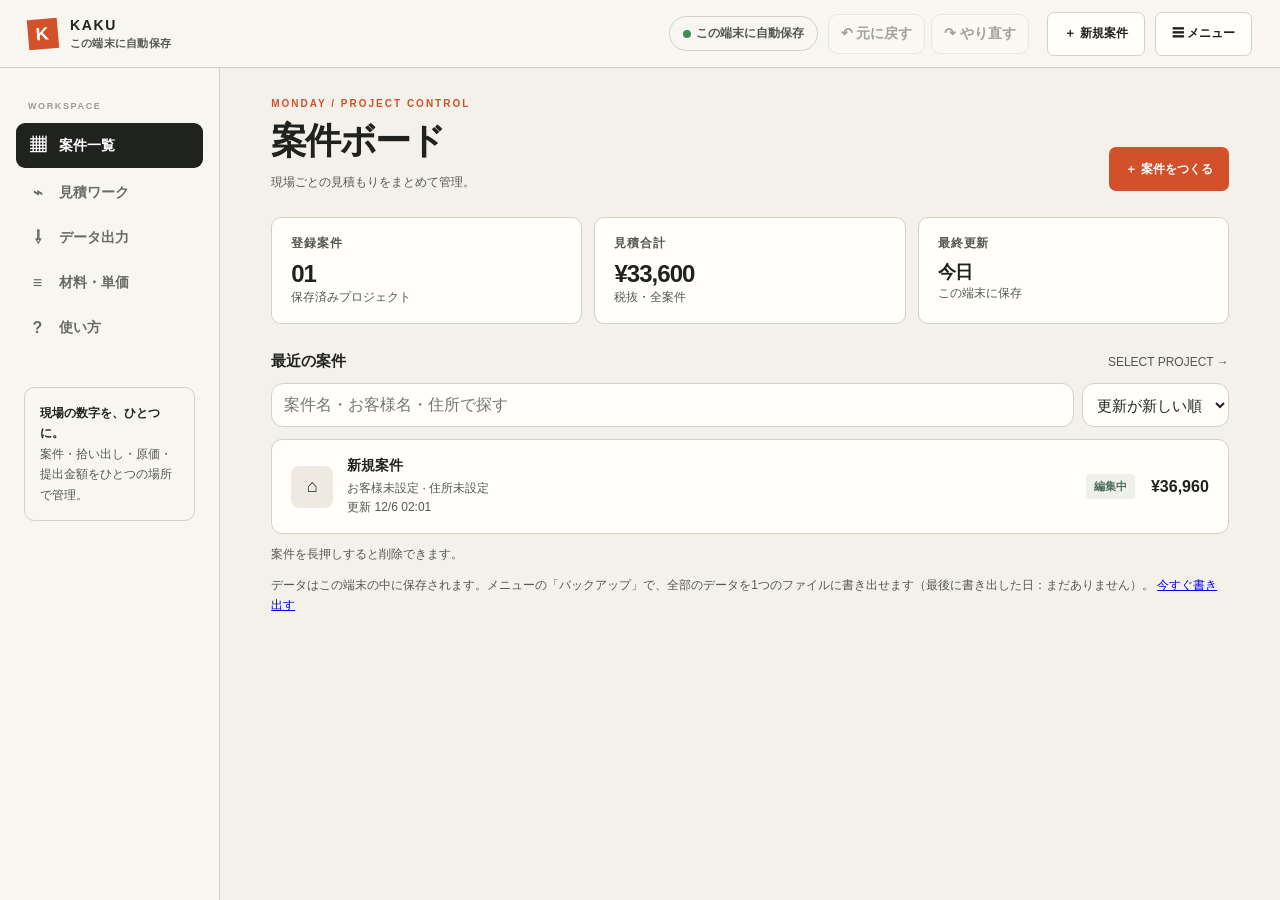
==== index.html @ ebeddb7d "3D：扉を閉めた向きを扉の板の線から決める（隣の個室との仕切りが開口になっていた） (2026-11-12.9) 開く線（円弧）の両端のうち、蝶番から扉の板の線が出ていない方を閉めた位置にする。両方に" ====
<!doctype html>
<html lang="ja"><head><meta charset="utf-8"><meta name="viewport" content="width=device-width,initial-scale=1,maximum-scale=1,user-scalable=no,viewport-fit=cover"><meta name="theme-color" content="#f4f1eb"><title>KAKU | 建築見積ワークスペース</title>
<style>
:root{--paper:#f4f1eb;--white:#fffefa;--ink:#20221f;--muted:#77796f;--line:#dfddd5;--orange:#e65c32;--orange2:#fff0e9;--green:#496b58;--shadow:0 12px 34px #25251c0d}*{box-sizing:border-box}body{margin:0;background:var(--paper);color:var(--ink);font-family:-apple-system,BlinkMacSystemFont,"Hiragino Kaku Gothic ProN",Meiryo,sans-serif;font-size:14px}button,input,select{font:inherit}button{cursor:pointer}.app{max-width:1440px;margin:auto;min-height:100vh}.top{height:68px;padding:0 28px;display:flex;align-items:center;justify-content:space-between;border-bottom:1px solid var(--line);background:#f8f6f1;position:sticky;top:0;z-index:5}.brand{display:flex;align-items:center;gap:12px;font-weight:850;letter-spacing:.12em}.mark{width:30px;height:30px;background:var(--orange);color:white;display:grid;place-items:center;font-size:18px;font-weight:900;transform:rotate(-5deg)}.brand small{display:block;color:var(--muted);font-size:9px;letter-spacing:.18em;font-weight:600;margin-top:3px}.topright{display:flex;align-items:center;gap:10px}.pill{border:1px solid var(--line);border-radius:30px;padding:8px 13px;color:var(--muted);font-size:11px}.layout{display:grid;grid-template-columns:220px minmax(0,1fr);min-height:calc(100vh - 68px)}aside{border-right:1px solid var(--line);padding:28px 16px;background:#f8f6f1}.sidecap{font-size:9px;letter-spacing:.18em;color:#9a9b91;font-weight:800;padding:0 12px;margin:5px 0 12px}.nav{display:flex;align-items:center;gap:12px;padding:12px;border-radius:9px;color:#696b63;margin:3px 0;font-weight:650}.nav.active{background:var(--ink);color:#fff}.nav .ico{font-size:16px;width:19px;text-align:center}.aside-note{margin:38px 8px 0;padding:15px;border:1px solid var(--line);border-radius:10px;color:var(--muted);font-size:11px;line-height:1.7}.aside-note b{color:var(--ink)}main{padding:30px clamp(18px,4vw,54px) 80px;min-width:0}.eyebrow{font-size:10px;letter-spacing:.2em;color:var(--orange);font-weight:850}.headline{display:flex;justify-content:space-between;align-items:flex-end;gap:18px;margin:8px 0 26px}.headline h1{font-size:clamp(25px,3vw,36px);letter-spacing:-.05em;margin:0;font-weight:850}.sub{color:var(--muted);font-size:12px;margin-top:8px}.btn{border:0;border-radius:7px;padding:11px 16px;background:var(--ink);color:white;font-weight:750;font-size:12px}.btn.orange{background:var(--orange)}.btn.light{background:var(--white);color:var(--ink);border:1px solid var(--line)}.btn.ghost{background:transparent;color:var(--muted);padding:8px}.stats{display:grid;grid-template-columns:repeat(3,1fr);gap:12px;margin-bottom:25px}.stat{background:var(--white);border:1px solid var(--line);border-radius:10px;padding:17px 19px}.stat label{display:block;color:var(--muted);font-size:10px;font-weight:700;letter-spacing:.08em}.stat strong{display:block;font-size:24px;margin-top:8px;letter-spacing:-.04em}.stat small{color:var(--muted);font-size:10px}.sectionhead{display:flex;justify-content:space-between;align-items:center;margin:28px 0 12px}.sectionhead h2{font-size:15px;margin:0;font-weight:850}.project{background:var(--white);border:1px solid var(--line);border-radius:11px;padding:17px 19px;display:flex;align-items:center;justify-content:space-between;gap:15px;margin-bottom:9px;cursor:pointer;transition:.15s}.project:hover{border-color:#b9b4a9;transform:translateY(-1px)}.project-left{display:flex;align-items:center;gap:14px;min-width:0}.project-icon{width:42px;height:42px;border-radius:8px;background:#eeeae1;display:grid;place-items:center;font-size:18px}.project h3{font-size:14px;margin:0 0 5px}.project p{margin:0;color:var(--muted);font-size:11px}.money{font-weight:850;font-size:16px;white-space:nowrap}.tag{font-size:9px;background:#edf1e9;color:var(--green);padding:5px 8px;border-radius:4px;font-weight:800}.workspace{display:none}.workspace.show{display:block}.dash.hide{display:none}.back{border:0;background:none;padding:0;color:var(--muted);font-size:11px;font-weight:700;margin-bottom:18px}.workhead{display:flex;justify-content:space-between;align-items:flex-start;gap:15px;margin-bottom:22px}.workhead h1{font-size:27px;margin:5px 0}.tabs{display:flex;gap:5px;border-bottom:1px solid var(--line);margin-bottom:20px;overflow:auto}.tab{border:0;background:none;padding:12px 17px;color:var(--muted);font-size:12px;font-weight:750;white-space:nowrap;border-bottom:2px solid transparent}.tab.on{color:var(--orange);border-color:var(--orange)}.panel{display:none}.panel.on{display:block}.two{display:grid;grid-template-columns:minmax(0,1.5fr) minmax(250px,.8fr);gap:15px;align-items:start}.card{background:var(--white);border:1px solid var(--line);border-radius:10px;padding:18px;margin-bottom:13px}.card h3{font-size:13px;margin:0 0 15px}.fieldgrid{display:grid;grid-template-columns:repeat(2,1fr);gap:12px}.field label{display:block;font-size:10px;color:var(--muted);margin-bottom:6px;font-weight:700}.field input,.field select,.cellinput{width:100%;border:1px solid var(--line);border-radius:6px;background:#fff;padding:10px;color:var(--ink);outline:none}.field input:focus,.cellinput:focus{border-color:var(--orange)}.room{border:1px solid var(--line);border-radius:8px;padding:13px;margin-bottom:9px}.roomtop{display:flex;justify-content:space-between;align-items:center;margin-bottom:10px}.roomtop b{font-size:12px}.roomfields{display:grid;grid-template-columns:repeat(4,1fr);gap:8px}.roomfields label{font-size:9px;color:var(--muted)}.roomfields input{width:100%;margin-top:5px;border:1px solid var(--line);border-radius:5px;padding:8px}.mini{font-size:10px;color:var(--muted)}.totalbox{background:var(--ink);color:white;border-radius:10px;padding:20px;position:sticky;top:88px}.totalbox label{color:#b9bbb2;font-size:10px}.totalbox strong{display:block;font-size:29px;letter-spacing:-.04em;margin:7px 0 14px}.totalrow{display:flex;justify-content:space-between;border-top:1px solid #ffffff25;padding:10px 0;font-size:11px;color:#d4d5ce}.totalrow b{color:white}.line-table{width:100%;border-collapse:collapse;font-size:11px}.line-table th{text-align:left;color:var(--muted);font-size:9px;padding:9px 6px;border-bottom:1px solid var(--line)}.line-table td{padding:7px 5px;border-bottom:1px solid #eeece6}.line-table input{min-width:0;width:100%;border:1px solid transparent;background:transparent;padding:7px 5px;border-radius:4px}.line-table input:focus{background:white;border-color:var(--orange);outline:none}.line-table .num{width:70px;text-align:right}.line-table .desc{min-width:110px}.line-table .amount{text-align:right;font-weight:800;white-space:nowrap}.filezone{border:1px dashed #c8c4b9;border-radius:10px;padding:35px 20px;text-align:center;background:#faf9f5}.filezone b{display:block;margin:10px 0 5px}.filezone p{color:var(--muted);font-size:11px}.preview{max-height:440px;overflow:auto;margin-top:14px;background:#e9e6de;border-radius:8px;text-align:center;padding:10px}.preview img{max-width:100%;height:auto}.preview iframe{width:100%;height:420px;border:0}.footnote{font-size:10px;color:var(--muted);line-height:1.7}.hide{display:none!important}.toast{position:fixed;bottom:22px;left:50%;transform:translateX(-50%);background:#20221f;color:white;padding:11px 18px;border-radius:30px;font-size:11px;z-index:10;opacity:0;pointer-events:none;transition:.2s}.toast.show{opacity:1}.mobilebar{display:none}
@media(max-width:760px),(max-height:500px) and (orientation:landscape){.top{height:58px;padding:0 16px}.topright .pill{display:none}.layout{display:block}aside{display:none}main{padding:23px 15px 90px}.headline{align-items:flex-start}.headline .btn{padding:10px}.stats{gap:7px}.stat{padding:12px}.stat strong{font-size:18px}.stat label{font-size:9px}.two{grid-template-columns:1fr}.totalbox{position:static;order:-1}.fieldgrid{grid-template-columns:1fr 1fr}.roomfields{grid-template-columns:repeat(2,1fr)}.project{padding:13px}.money{font-size:13px}.mobilebar{display:flex;position:fixed;bottom:0;left:0;right:0;background:#f8f6f1;border-top:1px solid var(--line);justify-content:space-around;padding:9px 5px calc(9px + env(safe-area-inset-bottom));z-index:6}.mobilebar button{border:0;background:none;color:var(--muted);font-size:9px;display:grid;gap:4px;justify-items:center}.mobilebar span{font-size:17px}.workhead{display:block}.workhead .actions{margin-top:12px}.line-table{min-width:550px}.tablewrap{overflow:auto}.headline h1{font-size:27px}}
</style>
<link rel="manifest" href="./manifest.json">
<link rel="icon" type="image/png" sizes="192x192" href="./icon-192.png">
<link rel="apple-touch-icon" sizes="192x192" href="./icon-192.png">
<meta name="apple-mobile-web-app-capable" content="yes">
<meta name="apple-mobile-web-app-status-bar-style" content="default">
<meta name="apple-mobile-web-app-title" content="KAKU">
<style id="kaku-web">
/* GitHub Pages / PWA additions */
.top{padding-top:env(safe-area-inset-top);height:calc(68px + env(safe-area-inset-top))}
@media(max-width:760px),(max-height:500px) and (orientation:landscape){.top{height:calc(58px + env(safe-area-inset-top))}.toast{bottom:calc(80px + env(safe-area-inset-bottom))}}
.pv{position:fixed;inset:0;z-index:50;background:#20221fcc;display:none;flex-direction:column;padding:env(safe-area-inset-top) 0 env(safe-area-inset-bottom)}
.pv.show{display:flex}
.pvbar{display:flex;align-items:center;gap:8px;padding:10px 14px;background:#f8f6f1;border-bottom:1px solid var(--line)}
.pvbar b{flex:1;min-width:0;font-size:12px;overflow:hidden;text-overflow:ellipsis;white-space:nowrap}
.pvbody{flex:1;overflow:auto;-webkit-overflow-scrolling:touch;padding:14px}
.pvpage{margin:0 auto;overflow:hidden;background:#fff;box-shadow:0 8px 30px #0006;border-radius:3px}
.pvpage iframe{display:block;border:0;background:#fff;transform-origin:0 0}
.pvnote{font-size:10px;color:var(--muted);padding:0 14px 8px;background:#f8f6f1}
.tagplan{display:inline-block;background:var(--orange2);color:var(--orange);border-radius:20px;padding:1px 8px;font-size:9px;font-weight:700}
.room.fromplan{border-left:5px solid var(--rc,#e65c32)}
.roomwork{margin-top:10px;border-top:1px dashed var(--line);padding-top:8px}.roomwork summary{cursor:pointer;display:flex;gap:8px;align-items:baseline;flex-wrap:wrap;font-size:12px;list-style:none}.roomwork summary::before{content:"▸";color:var(--muted)}.roomwork[open] summary::before{content:"▾"}
.worksum{color:var(--muted);font-size:10px}
.workgrid{display:grid;grid-template-columns:repeat(3,1fr);gap:8px;margin-top:10px}.workgrid label,.wform label,.hgrid label{font-size:9px;color:var(--muted);display:flex;flex-direction:column;gap:4px}
.workgrid select,.wform select,.wrow select,.hgrid select{width:100%;min-width:0;border:1px solid var(--line);border-radius:5px;padding:8px 6px;background:#fff;font-size:12px;color:var(--ink)}
.workgrid input,.wform input,.hgrid input,.wrow input,.hrow1 input{border:1px solid var(--line);border-radius:5px;padding:8px;background:#fff}
@media(max-width:760px),(max-height:500px) and (orientation:landscape){.workgrid{grid-template-columns:1fr 1fr}}
.modes{display:flex;gap:4px;background:#ebe8e0;border-radius:9px;padding:4px}.mode{flex:1;border:0;background:transparent;padding:9px 4px;border-radius:7px;font-weight:750;font-size:12px;color:var(--muted)}.mode.on{background:var(--white);color:var(--ink);box-shadow:0 1px 4px #0002}
.pickhint{margin:0}
.panel2{display:flex;flex-direction:column;gap:8px}
.chips{display:flex;flex-wrap:wrap;gap:6px;align-items:center}.chip{border:1px solid var(--line);border-left:5px solid var(--rc);background:var(--white);border-radius:7px;padding:6px 9px;font-size:12px;font-weight:700;display:flex;flex-direction:column;align-items:flex-start}.chip small{font-weight:500;color:var(--muted);font-size:9px}
.wform{display:grid;grid-template-columns:1fr 90px;gap:8px}
.wlist{display:flex;flex-direction:column;gap:6px}.wrow{display:grid;grid-template-columns:1fr auto 64px auto auto;gap:6px;align-items:center;font-size:11px}
.hatsu .hrow{border:1px solid var(--line);border-left:5px solid #3d6fb6;border-radius:8px;padding:10px;margin-bottom:8px;display:flex;flex-direction:column;gap:8px}
.hrow1{display:flex;gap:8px}.hrow1 input{flex:1;font-weight:700}
.hgrid{display:grid;grid-template-columns:repeat(4,1fr);gap:8px}@media(max-width:760px),(max-height:500px) and (orientation:landscape){.hgrid{grid-template-columns:1fr 1fr}}
.workgrid label,.wform label,.hgrid label{min-width:0}.workgrid input,.wform input,.hgrid input,.hgrid select,.workgrid select{width:100%;min-width:0;box-sizing:border-box}
.hwhere{font-size:9px;color:var(--muted);display:flex;flex-direction:column;gap:4px}.hwhere select{border:1px solid var(--line);border-radius:5px;padding:8px 6px;background:#fff;font-size:12px}.hroomnote{background:var(--orange2);border-radius:6px;padding:7px 9px;color:var(--ink)}
.roomcut{display:flex;gap:10px;align-items:center;flex-wrap:wrap;margin-top:10px}.roomcut .mini{flex:1;min-width:180px}
.hchk{display:flex;gap:16px;font-size:12px}.hchk input{width:auto;margin-right:4px}
#planSvg.m-wall .pfaces polygon,#planSvg.m-cut .pfaces polygon,#planSvg.m-measure .pfaces polygon{cursor:crosshair}
.pwall{fill:none;stroke:#d92d20;stroke-width:4px;vector-effect:non-scaling-stroke;stroke-linecap:round}
.pwsel{fill:none;stroke:#ff8a00;stroke-width:6px;vector-effect:non-scaling-stroke;stroke-linecap:round}
.pcut{fill:#3d6fb622;stroke:#3d6fb6;stroke-width:2.5px;stroke-dasharray:6 4;vector-effect:non-scaling-stroke}
.pcutl{fill:#2b4f86;font-weight:800;text-anchor:middle;dominant-baseline:central;paint-order:stroke;stroke:#fff;stroke-width:.25em;pointer-events:none}
.pmeas{stroke:#20221f;stroke-width:2px;stroke-dasharray:4 3;vector-effect:non-scaling-stroke}
.pmeasl{fill:#20221f;font-weight:800;text-anchor:middle;paint-order:stroke;stroke:#fff;stroke-width:.3em;pointer-events:none}
.ktotal{position:fixed;left:50%;transform:translateX(-50%);bottom:calc(16px + env(safe-area-inset-bottom));z-index:7;display:none;align-items:baseline;gap:10px;flex-wrap:wrap;justify-content:center;border:0;background:var(--ink);color:#fff;border-radius:14px;padding:10px 18px;box-shadow:0 8px 24px #0004;width:min(560px,calc(100% - 24px));font:inherit;text-align:left}
.ktotal.show{display:flex}.ktotal .kt-l{font-size:10px;letter-spacing:.08em;color:#ffffffb0}.ktotal>b{font-size:20px;letter-spacing:-.02em}.ktotal .kt-s{font-size:10px;color:#ffffffb0;margin-left:auto}.ktotal .kt-s b{color:#fff;font-weight:700}
body.has-ktotal main{padding-bottom:150px}
@media(max-width:760px),(max-height:500px) and (orientation:landscape){.ktotal{bottom:calc(62px + env(safe-area-inset-bottom));border-radius:12px;padding:9px 14px}.ktotal>b{font-size:18px}body.has-ktotal .toast{bottom:calc(132px + env(safe-area-inset-bottom))}body.has-ktotal main{padding-bottom:170px}}
.menubtn{white-space:nowrap}
.sheet{position:fixed;inset:0;z-index:60;background:#20221f99;display:none;align-items:flex-end;justify-content:center}.sheet.show{display:flex}
.sheetbox{background:var(--paper);width:min(720px,100%);max-height:92vh;border-radius:16px 16px 0 0;display:flex;flex-direction:column;padding-bottom:env(safe-area-inset-bottom)}
@media(min-width:761px){.sheet{align-items:center}.sheetbox{border-radius:14px;max-height:86vh}}
.sheethead{display:flex;align-items:center;justify-content:space-between;padding:14px 16px;border-bottom:1px solid var(--line)}.sheethead b{font-size:15px}
.sheetbody{overflow:auto;-webkit-overflow-scrolling:touch;padding:14px 16px 24px;overscroll-behavior:contain}
body.sheet-open{overflow:hidden}
.menulist{display:flex;flex-direction:column;gap:8px}.menuitem{text-align:left;border:1px solid var(--line);background:var(--white);border-radius:10px;padding:14px;display:flex;flex-direction:column;gap:4px;font:inherit;color:var(--ink)}.menuitem b{font-size:14px}.menuitem span{font-size:11px;color:var(--muted)}
.libtools{display:flex;gap:10px;align-items:center;margin-bottom:8px}.libtools input[type=search]{flex:1;border:1px solid var(--line);border-radius:8px;padding:10px;background:#fff}.libun{font-size:11px;white-space:nowrap;display:flex;align-items:center;gap:4px}.libun input{width:auto}
.libchips{display:flex;gap:6px;overflow-x:auto;padding-bottom:8px;-webkit-overflow-scrolling:touch}.libchip{flex:none;border:1px solid var(--line);background:var(--white);border-radius:20px;padding:7px 12px;font-size:11px;font-weight:700;color:var(--muted)}.libchip.on{background:var(--ink);color:#fff;border-color:var(--ink)}
.liblist{display:flex;flex-direction:column;border-top:1px solid var(--line)}
.librow{display:grid;grid-template-columns:1fr auto auto;gap:10px;align-items:center;padding:10px 2px;border-bottom:1px solid var(--line)}
.libname{display:flex;flex-direction:column;gap:2px;min-width:0}.libname b{font-size:13px}.libname small{font-size:10px;color:var(--muted)}.libname .libmine{color:var(--orange)}
.libprice{display:flex;align-items:center;gap:4px}.libprice input{width:92px;text-align:right;border:1px solid var(--line);border-radius:6px;padding:8px;background:#fff}.libprice span{font-size:10px;color:var(--muted);white-space:nowrap}
.libadd{padding:8px 12px}
.libnew{margin-top:14px;border:1px solid var(--line);border-radius:10px;padding:12px;background:var(--white)}.libnew summary{font-weight:750;cursor:pointer}
.libform{display:grid;grid-template-columns:1fr 1fr;gap:8px;margin-top:10px}.libform label{font-size:9px;color:var(--muted);display:flex;flex-direction:column;gap:4px;min-width:0}.libform input,.libform select{border:1px solid var(--line);border-radius:6px;padding:9px;background:#fff;font-size:13px;width:100%;box-sizing:border-box}.libform .btn{grid-column:1/-1}
.helplist{display:flex;flex-direction:column;gap:8px}.helpsec{border:1px solid var(--line);border-radius:10px;background:var(--white);padding:12px 14px}.helpsec summary{font-weight:800;cursor:pointer}.helpsec p{font-size:12px;line-height:1.75;margin:8px 0 0}
.itembtns{gap:8px;flex-wrap:wrap}
tr.pick td:first-child{border-left:3px solid var(--green)}
.topright .btn{white-space:nowrap}
@media(max-width:760px),(max-height:500px) and (orientation:landscape){.menubtn{padding:9px 12px;font-size:15px}.menubtn .mtxt{display:none}.topright .btn:not(.menubtn){padding:9px 10px}.topright{gap:6px}}
.ktstart{display:flex;gap:10px;align-items:center;flex-wrap:wrap;margin-top:10px;text-align:left}.ktstart .mini{flex:1;min-width:160px}
.ktview{background:#fff}
#ktSvg image{pointer-events:none}
.ktdone{fill:#3d6fb633;stroke:#2b4f86;stroke-width:2.5px;vector-effect:non-scaling-stroke}
.ktcur{fill:none;stroke:#e65c32;stroke-width:3px;vector-effect:non-scaling-stroke;stroke-linejoin:round}
.ktdot{fill:#e65c32;stroke:#fff;stroke-width:2px;vector-effect:non-scaling-stroke}.ktdot.first{fill:#fff;stroke:#e65c32;stroke-width:3px}.ktdot.sc,.ktdot.ms{fill:#20221f}
.ktline{stroke:#20221f;stroke-width:3px;stroke-dasharray:6 4;vector-effect:non-scaling-stroke}
.ktlab{fill:#2b4f86;font-weight:800;text-anchor:middle;dominant-baseline:central;paint-order:stroke;stroke:#fff;stroke-width:.3em;pointer-events:none}
.ktpanel{display:flex;gap:8px;align-items:center;flex-wrap:wrap}.ktpanel b{font-size:13px}.ktlen{font-size:10px;color:var(--muted);display:flex;flex-direction:column;gap:4px}.ktlen input{width:130px;border:1px solid var(--line);border-radius:6px;padding:9px;background:#fff}
.ktname{flex:1;min-width:150px;border:1px solid var(--line);border-radius:6px;padding:10px;background:#fff}
.ktchk{font-size:12px;display:flex;align-items:center;gap:4px;margin-left:auto}.ktchk input{width:auto}
.ktlist{display:flex;flex-direction:column;gap:6px}.ktrow{display:flex;gap:10px;align-items:center;border:1px solid var(--line);border-left:5px solid #2b4f86;border-radius:8px;padding:8px 10px;background:var(--white)}.ktrow span{flex:1;font-size:11px;color:var(--muted)}
.ktclosed{margin-top:12px}
.btn:disabled{opacity:.45}
.ke .kelays{border:1px solid var(--line);border-radius:8px;padding:8px 10px;background:var(--white)}.ke .kelays summary{font-weight:750;font-size:12px;cursor:pointer}
.wlayer{display:grid;grid-template-columns:auto 1fr auto;gap:6px;align-items:center;margin:4px 0 0 14px;font-size:12px}.wlayer select{border:1px solid var(--line);border-radius:6px;padding:8px;background:#fff;font-size:13px;min-width:0}.wlk{color:var(--muted);font-size:11px;white-space:nowrap}.wladd{font-size:12px;margin:2px 0 6px 14px;align-self:flex-start}.wlayers{display:flex;flex-direction:column;margin-top:8px}
.project{-webkit-touch-callout:none;-webkit-user-select:none;user-select:none;transition:transform .15s,box-shadow .15s}.project.pressing{transform:scale(.97);box-shadow:0 0 0 2px #e65c32 inset}
.libspecial{display:grid;grid-template-columns:1fr auto;gap:10px;align-items:center;padding:12px;margin:0 0 8px;border:1px solid var(--line);border-left:4px solid #e65c32;border-radius:8px;background:#fff}
.seg2{display:grid;grid-template-columns:1fr 1fr;border:1px solid var(--line);border-radius:8px;overflow:hidden}.seg2 button{border:0;background:#fff;padding:10px 6px;font-size:13px;font-weight:700;color:var(--muted);min-height:42px}.seg2 button.on{background:var(--ink,#20221f);color:#fff}
.kpform{display:flex;flex-direction:column;gap:8px}.kpform label{font-size:10px;color:var(--muted);display:flex;flex-direction:column;gap:4px}.kpform select,.kpform input{border:1px solid var(--line);border-radius:6px;padding:10px;background:#fff;font-size:15px;min-width:0}
.kpnum{display:grid;grid-template-columns:1fr 1fr;gap:8px}.kpn{color:#e65c32}
.kprow{display:grid;grid-template-columns:14px 1fr auto auto;gap:8px;align-items:center;padding:7px 0;border-top:1px solid var(--line)}.kprow b{font-size:13px}.kprow .mini{display:block}.kpsw{width:14px;height:14px;border-radius:50%}.kpcount{font-size:15px}
.kproom{border-top:1px dashed var(--line);margin-top:12px;padding-top:10px;display:flex;flex-direction:column;gap:8px}.kph{font-size:13px}
.kpsvg{width:100%;max-height:220px;background:#fbfaf7;border:1px solid var(--line);border-radius:8px}.kpshape polygon{fill:#fff;stroke:#20221f;stroke-width:2px;vector-effect:non-scaling-stroke}
.kfg{fill:none;stroke:#8f918a;stroke-width:.8px;vector-effect:non-scaling-stroke;pointer-events:none}.kfx{fill:rgba(61,111,182,.07);stroke:#3d6fb6;stroke-width:1.2px;stroke-dasharray:4 3;vector-effect:non-scaling-stroke}.kfx.kf-toilet{stroke:#e65c32;fill:rgba(230,92,50,.08)}.kfx.kf-counter,.kfx.kf-sink{stroke:#2f7d6d;fill:rgba(47,125,109,.08)}.kfx.v{stroke-dasharray:2 2}.pgrid{fill:none;stroke:#3d8f6a;stroke-width:.9px;stroke-dasharray:14 4 2 4;vector-effect:non-scaling-stroke;pointer-events:none}.gridbtn{font-size:13px;padding:0 12px}.gridbtn.on{background:#3d8f6a;color:#fff;border-color:#3d8f6a}.pdash{fill:none;stroke:#6d7a8a;stroke-width:.9px;stroke-dasharray:6 4;vector-effect:non-scaling-stroke;pointer-events:none}.kfgd{stroke-dasharray:5 4}.menuver{margin:14px 4px 0;font-size:12px;color:#8a8c84;text-align:center}.kfnote{background:#fff4e6;border:1px solid #f0c48a;border-radius:10px;padding:10px 12px;margin:0 0 10px;font-size:13px;line-height:1.6;color:#7a4a12}.kfx.kf-unknown{stroke:#8a8c84;fill:rgba(138,140,132,.12);stroke-dasharray:3 2}.kfq{fill:#5b6470;font-weight:800;text-anchor:middle;pointer-events:none}.kfx.on{stroke-width:3px;stroke-dasharray:none;fill:rgba(230,92,50,.18)}.kfback{stroke:#20221f;stroke-width:3px;vector-effect:non-scaling-stroke;fill:none}.kfdotsel{fill:none;stroke:#20221f;stroke-width:2.5px;vector-effect:non-scaling-stroke}.kftool{margin:0 0 10px}.kfsel{border:1px solid var(--line,#ddd);border-radius:12px;padding:10px;margin:8px 0;display:grid;gap:8px}.kfsel label{display:grid;gap:4px;font-size:13px}
.kpdrag{cursor:grab;touch-action:none}.kpdrag.drag{opacity:.75}.kpdrag.grp{opacity:.85;filter:drop-shadow(0 0 2px #e65c32)}.kpdrag.one{filter:drop-shadow(0 0 3px #1f6feb)}.kpselring{fill:rgba(230,92,50,.14);stroke:#e65c32;stroke-width:2px;vector-effect:non-scaling-stroke;stroke-dasharray:4 3}.seg3{grid-template-columns:1fr 1fr 1fr}.seg3 button{font-size:12.5px;padding-left:3px;padding-right:3px}.kpdot{stroke:#fff;stroke-width:1.5px;vector-effect:non-scaling-stroke}.kpsym circle,.kpsym rect,.kpsym path{stroke-width:1.6px;vector-effect:non-scaling-stroke}.kpsym text{font-family:system-ui,sans-serif;pointer-events:none}.kpsym.kpnew{opacity:.75}.kpnew{fill:#fff;stroke:#e65c32;stroke-width:2.5px;vector-effect:non-scaling-stroke}
.rparts{display:flex;flex-direction:column;gap:6px;margin-top:8px}.rpart{display:grid;grid-template-columns:96px 1fr auto 1fr auto auto;gap:6px;align-items:center;font-size:12px}.rpart input,.rpart select{border:1px solid var(--line);border-radius:6px;padding:9px 6px;font-size:15px;min-width:0;background:#fff}.rpa{font-weight:700;white-space:nowrap}.rpadd{align-self:flex-start;font-size:12px}
.rtotal{border:1px solid var(--line);border-radius:10px;padding:12px 14px;margin:0 0 12px;background:#fff}.rtsum{display:flex;align-items:baseline;gap:10px;flex-wrap:wrap}.rtarea{font-size:24px}.rtlist{margin-top:6px;line-height:1.9}.rtlist i{font-style:normal;margin:0 6px;color:var(--muted)}
@media(max-width:520px){.rpart{grid-template-columns:92px 1fr auto 1fr 32px}.rpart .rpa{grid-column:1/5;grid-row:2;text-align:right;margin-top:-2px}.rpart button{grid-column:5;grid-row:1}}
.kelay{display:grid;grid-template-columns:1fr auto 130px;gap:8px;align-items:center;padding:6px 0;border-top:1px solid var(--line)}.kelname{font-size:12px;font-weight:700;word-break:break-all}.kelay select,.kemap,.kewire select,.kewire input{border:1px solid var(--line);border-radius:6px;padding:7px;background:#fff;font-size:12px;min-width:0}
.keplan{background:#fff;border:1px solid var(--line);border-radius:8px;overflow:auto;max-height:50vh}.keplan svg{display:block;width:100%}
.kearch{fill:none;stroke:#b9b7ae;stroke-width:1px;vector-effect:non-scaling-stroke}.kewires{fill:none;stroke:#3d6fb6;stroke-width:1.5px;vector-effect:non-scaling-stroke}
.kemk{fill:none;stroke-width:2px;vector-effect:non-scaling-stroke}.kemk.hl{stroke-width:5px;fill:#ffd60055}.keleg{fill:none;stroke:#999;stroke-dasharray:3 3;stroke-width:1.5px;vector-effect:non-scaling-stroke}
.keh{margin:12px 0 6px;font-size:13px}
.ketypes{display:flex;flex-direction:column;gap:6px}.ketype{display:grid;grid-template-columns:52px 1fr auto;grid-template-areas:"ic nm ct" "ic sel sel";gap:4px 10px;align-items:center;border:1px solid var(--line);border-radius:8px;padding:8px;background:var(--white)}
.keshow{grid-area:ic;border:1px solid var(--line);border-radius:6px;background:#fff;padding:3px;width:52px;height:52px}.keicon{width:100%;height:100%;fill:none;stroke:#20221f;stroke-width:1.6px;vector-effect:non-scaling-stroke}.keicon .fill{fill:#20221f}
.kename{grid-area:nm;display:flex;flex-direction:column;gap:2px;min-width:0}.kename b{font-size:12px}.kecount{grid-area:ct;font-size:20px;font-weight:850}.ketype .kemap{grid-area:sel;width:100%}
.kewire{display:flex;gap:10px;align-items:center;flex-wrap:wrap}.kewire b{font-size:18px}.kewire label{font-size:9px;color:var(--muted);display:flex;flex-direction:column;gap:3px}.kewire input{width:70px}
#printRoot{display:none}
.pick{display:flex;flex-direction:column;gap:10px;width:100%}
.pickbar{display:flex;align-items:center;gap:10px;flex-wrap:wrap}.pickbar b{font-size:13px}.pickbar span{color:var(--muted);font-size:11px}
.pickwrap{position:relative}.hintrow{display:flex;gap:10px;align-items:center}.hintrow .pickhint{flex:1}.pickzoom{display:flex;gap:6px;flex:none}.pickzoom .btn{padding:8px 14px;font-size:17px;line-height:1;box-shadow:0 2px 8px #0002}.pickzoom .btn:disabled{opacity:.4}
.pickview{overflow:auto;-webkit-overflow-scrolling:touch;overscroll-behavior:contain;background:#fff;border:1px solid var(--line);border-radius:8px;touch-action:pan-x pan-y}
.pickview svg{display:block;min-width:100%}
.plines{fill:none;stroke:#3b3d37;stroke-width:1;vector-effect:non-scaling-stroke}
.pfaces polygon{fill:#e65c3214;stroke:none;cursor:pointer}.pfaces polygon.on{fill:#e65c3270}
.plabels text{text-anchor:middle;dominant-baseline:central;fill:#20221f;font-weight:700;pointer-events:none;paint-order:stroke;stroke:#fff;stroke-width:.25em;stroke-linejoin:round}
.pickbtns{display:flex;gap:8px;flex-wrap:wrap}
.preview.haspick{max-height:none;text-align:left;background:transparent;padding:0}
.line-table input.desc{min-width:150px;font-weight:650}.line-table input.unit{width:52px}.line-table tr.extra input,.line-table tr.pick input:not([disabled]){border-color:var(--line);background:var(--white)}
@media print{body>*:not(#printRoot){display:none!important}#printRoot{display:block!important}body{background:#fff}}
</style>
<style id="kaku-theme">html[data-theme=dark] .top{background:#1b2331!important}html[data-theme=dark] aside{background:#1b2331!important}html[data-theme=dark] .sidecap{color:#98a3b3!important}html[data-theme=dark] .nav{color:#98a3b3!important}html[data-theme=dark] .project:hover{border-color:#2a3446!important}html[data-theme=dark] .project-icon{background:#1b2331!important}html[data-theme=dark] .tag{background:#1b2331!important}html[data-theme=dark] .field input,html[data-theme=dark] .field select,html[data-theme=dark] .cellinput{background:#151b27!important}html[data-theme=dark] .totalrow{border-top:1px solid rgba(42,52,70,0.145)!important}html[data-theme=dark] .line-table td{border-bottom:1px solid #2a3446!important}html[data-theme=dark] .line-table input:focus{background:#151b27!important}html[data-theme=dark] .filezone{border:1px dashed #2a3446!important;background:#151b27!important}html[data-theme=dark] .preview{background:#1b2331!important}html[data-theme=dark] .toast{background:#070a10!important}@media(max-width:760px),(max-height:500px) and (orientation:landscape){html[data-theme=dark] .mobilebar{background:#1b2331!important}}html[data-theme=dark] .pv{background:rgba(7,10,16,0.8)!important}html[data-theme=dark] .pvbar{background:#1b2331!important}html[data-theme=dark] .pvpage{background:#151b27!important}html[data-theme=dark] .pvpage iframe{background:#151b27!important}html[data-theme=dark] .pvnote{background:#1b2331!important}html[data-theme=dark] .room.fromplan{border-left:5px solid var(--rc,#2f7ff5)!important}html[data-theme=dark] .workgrid select,html[data-theme=dark] .wform select,html[data-theme=dark] .wrow select,html[data-theme=dark] .hgrid select{background:#151b27!important}html[data-theme=dark] .workgrid input,html[data-theme=dark] .wform input,html[data-theme=dark] .hgrid input,html[data-theme=dark] .wrow input,html[data-theme=dark] .hrow1 input{background:#151b27!important}html[data-theme=dark] .modes{background:#1b2331!important}html[data-theme=dark] .hwhere select{background:#151b27!important}html[data-theme=dark] .pcutl{stroke:#2a3446!important}html[data-theme=dark] .pmeas{stroke:#8d9bb2!important}html[data-theme=dark] .pmeasl{fill:#070a10!important;stroke:#2a3446!important}html[data-theme=dark] .sheet{background:rgba(7,10,16,0.6)!important}html[data-theme=dark] .libtools input[type=search]{background:#151b27!important}html[data-theme=dark] .libprice input{background:#151b27!important}html[data-theme=dark] .libform input,html[data-theme=dark] .libform select{background:#151b27!important}html[data-theme=dark] .ktview{background:#151b27!important}html[data-theme=dark] .ktcur{stroke:#2f7ff5!important}html[data-theme=dark] .ktdot{fill:#2f7ff5!important;stroke:#2a3446!important}html[data-theme=dark] .ktdot.first{fill:#151b27!important;stroke:#2f7ff5!important}html[data-theme=dark] .ktdot.sc,html[data-theme=dark] .ktdot.ms{fill:#070a10!important}html[data-theme=dark] .ktline{stroke:#8d9bb2!important}html[data-theme=dark] .ktlab{stroke:#2a3446!important}html[data-theme=dark] .ktlen input{background:#151b27!important}html[data-theme=dark] .ktname{background:#151b27!important}html[data-theme=dark] .wlayer select{background:#151b27!important}html[data-theme=dark] .project.pressing{box-shadow:0 0 0 2px #2f7ff5 inset!important}html[data-theme=dark] .libspecial{border-left:4px solid #2f7ff5!important;background:#151b27!important}html[data-theme=dark] .seg2 button{background:#151b27!important}html[data-theme=dark] .seg2 button.on{background:var(--ink,#070a10)!important}html[data-theme=dark] .kpform select,html[data-theme=dark] .kpform input{background:#151b27!important}html[data-theme=dark] .kpn{color:#5c9cff!important}html[data-theme=dark] .kpsvg{background:#151b27!important}html[data-theme=dark] .kpshape polygon{fill:#151b27!important;stroke:#8d9bb2!important}html[data-theme=dark] .kfg{stroke:#556074!important}html[data-theme=dark] .kfx.kf-toilet{stroke:#2f7ff5!important;fill:rgba(47,127,245,0.08)!important}html[data-theme=dark] .pdash{stroke:#556074!important}html[data-theme=dark] .menuver{color:#98a3b3!important}html[data-theme=dark] .kfnote{background:#1b2331!important}html[data-theme=dark] .kfx.kf-unknown{stroke:#556074!important}html[data-theme=dark] .kfx.on{fill:rgba(47,127,245,0.18)!important}html[data-theme=dark] .kfback{stroke:#8d9bb2!important}html[data-theme=dark] .kfdotsel{stroke:#8d9bb2!important}html[data-theme=dark] .kfsel{border:1px solid var(--line,#2a3446)!important}html[data-theme=dark] .kpdrag.grp{filter:drop-shadow(0 0 2px #2f7ff5)!important}html[data-theme=dark] .kpselring{fill:rgba(47,127,245,0.14)!important;stroke:#2f7ff5!important}html[data-theme=dark] .kpdot{stroke:#2a3446!important}html[data-theme=dark] .kpnew{fill:#151b27!important;stroke:#2f7ff5!important}html[data-theme=dark] .rpart input,html[data-theme=dark] .rpart select{background:#151b27!important}html[data-theme=dark] .rtotal{background:#151b27!important}html[data-theme=dark] .kelay select,html[data-theme=dark] .kemap,html[data-theme=dark] .kewire select,html[data-theme=dark] .kewire input{background:#151b27!important}html[data-theme=dark] .keplan{background:#151b27!important}html[data-theme=dark] .kearch{stroke:#2a3446!important}html[data-theme=dark] .keleg{stroke:#556074!important}html[data-theme=dark] .keshow{background:#151b27!important}html[data-theme=dark] .keicon{stroke:#8d9bb2!important}html[data-theme=dark] .keicon .fill{fill:#070a10!important}html[data-theme=dark] .pickview{background:#151b27!important}html[data-theme=dark] .plines{stroke:#8d9bb2!important}html[data-theme=dark] .pfaces polygon{fill:rgba(47,127,245,0.078)!important}html[data-theme=dark] .pfaces polygon.on{fill:rgba(47,127,245,0.439)!important}html[data-theme=dark] .plabels text{fill:#070a10!important;stroke:#2a3446!important}@media print{html[data-theme=dark] body{background:#151b27!important}}
/* ---- 暗い画面の色（明るい画面の色を、暗い画面ではこの値に置き換える） ---- */
html[data-theme=dark]{--paper:#0d1119;--white:#151b27;--ink:#e7ecf4;--muted:#98a3b3;--line:#2a3446;--orange:#2f7ff5;--orange2:#16233a;--green:#5fbf8f;--shadow:0 12px 34px #0008;color-scheme:dark;background:#0d1119}
html[data-theme=dark] body{background:radial-gradient(1200px 600px at 20% -10%,#14203a 0,#0d1119 60%) fixed,#0d1119}
html[data-theme=dark] .top{background:rgba(13,17,25,.86)!important;backdrop-filter:blur(12px);-webkit-backdrop-filter:blur(12px)}
html[data-theme=dark] .mark{background:linear-gradient(135deg,#2f7ff5,#5cc8ff)!important;box-shadow:0 0 18px #2f7ff566}
html[data-theme=dark] .btn.orange{background:linear-gradient(180deg,#3b8bff,#1f6fe8)!important;border-color:#3b8bff!important;color:#fff!important;box-shadow:0 6px 18px #2f7ff540}
html[data-theme=dark] .btn.light,html[data-theme=dark] .btn.ghost{background:#1b2331!important;color:#e7ecf4!important;border-color:#2a3446!important}
html[data-theme=dark] input,html[data-theme=dark] select,html[data-theme=dark] textarea{background:#151b27!important;color:#e7ecf4!important;border-color:#2a3446!important}
html[data-theme=dark] .mode.on,html[data-theme=dark] .seg2 button.on,html[data-theme=dark] .seg3 button.on{background:#2f7ff5!important;color:#fff!important}
/* 図面：濃紺の方眼に白い線、器具は光る */
html[data-theme=dark] .pickview{background-color:#0a0e15!important;background-image:linear-gradient(#ffffff08 1px,transparent 1px),linear-gradient(90deg,#ffffff08 1px,transparent 1px);background-size:22px 22px;border-color:#2a3446!important}
html[data-theme=dark] #planSvg .plines{stroke:#d7deea!important}
html[data-theme=dark] #planSvg .pdash{stroke:#7d8aa0!important}
html[data-theme=dark] #planSvg .plabels text{fill:#e7ecf4!important}
html[data-theme=dark] #planSvg .pfaces polygon{fill-opacity:.12}
html[data-theme=dark] #planSvg .kfg{stroke:#8592a8!important}
html[data-theme=dark] #planSvg .kfx{fill:#1b2331!important;stroke:#7f8ca3!important}
html[data-theme=dark] #planSvg .kplace .kpsym{filter:drop-shadow(0 0 2.5px #ffc940cc)}
html[data-theme=dark] #planSvg .kplace text{fill:#fff}
html[data-theme=dark] .ktotal,html[data-theme=dark] .totalbox{background:linear-gradient(180deg,#1a2740,#111a2b)!important;color:#fff!important;border:1px solid #2f4366!important;box-shadow:0 10px 30px #000a,0 0 0 1px #2f7ff522 inset!important}
html[data-theme=dark] .btn{background:#26324a;color:#fff;border-color:#33425f}
html[data-theme=dark] .nav.active,html[data-theme=dark] .libchip.on{background:#2f7ff5!important;color:#fff!important}
html[data-theme=dark] .ktbtn{font-size:17px}
/* 図面で光らせる */
#planSvg .kthl .kpsym circle,#planSvg .kthl .kpsym rect{stroke:#ffb800!important;stroke-width:4px!important}
/* 図面の上の数字 */
.ktstats{display:grid;grid-template-columns:repeat(3,1fr);gap:6px;margin:8px 0}
.ktstat{background:var(--white);border:1px solid var(--line);border-radius:12px;padding:7px 9px;min-width:0}
.ktstat span{display:block;font-size:10.5px;color:var(--muted);white-space:nowrap;overflow:hidden;text-overflow:ellipsis}
.ktstat b{font-size:19px;font-variant-numeric:tabular-nums}.ktstat small{margin-left:3px;color:var(--muted)}
.ktstat:last-child{grid-column:1/-1;display:flex;align-items:baseline;gap:6px}.ktstat:last-child span{display:inline;font-size:12px;margin-right:auto}.ktstat:last-child b{font-size:18px}
@media(min-width:900px){.ktstats{grid-template-columns:repeat(3,1fr) 1.6fr}.ktstat:last-child{grid-column:auto;display:block}.ktstat:last-child span{display:block;font-size:10.5px}}
/* 器具カード */
.ktdeck{margin:8px 0 4px}.ktempty{margin:6px 2px}
.kttabs{display:flex;gap:6px;overflow-x:auto;padding-bottom:6px;-webkit-overflow-scrolling:touch}
.kttab{flex:none;border:1px solid var(--line);background:var(--white);color:var(--ink);border-radius:999px;padding:7px 12px;font-size:12.5px;font-weight:700}
.kttab.on{background:var(--orange);border-color:var(--orange);color:#fff}
.ktcards{display:flex;gap:8px;overflow-x:auto;padding:2px 2px 8px;scroll-snap-type:x mandatory;-webkit-overflow-scrolling:touch}
.ktcard{flex:none;width:118px;scroll-snap-align:start;position:relative;text-align:left;border:1px solid var(--line);background:var(--white);color:var(--ink);border-radius:14px;padding:8px 9px 9px;display:flex;flex-direction:column;gap:3px}
.ktcard.on{border-color:var(--orange);box-shadow:0 0 0 2px var(--orange)}
.ktcard .ktsym{width:100%;height:58px;background:var(--paper);border-radius:10px;padding:6px}
html[data-theme=dark] .ktcard .ktsym{background:#0a0e15;filter:drop-shadow(0 0 3px #ffc94099)}
.ktcard .ktn{position:absolute;right:12px;top:48px;background:#20221fcc;color:#fff;border-radius:999px;font-size:11px;font-weight:800;padding:1px 7px}
.ktcard b{font-size:12px;line-height:1.3;display:-webkit-box;-webkit-line-clamp:2;-webkit-box-orient:vertical;overflow:hidden}
.ktcard small{font-size:10.5px;color:var(--muted);white-space:nowrap;overflow:hidden;text-overflow:ellipsis}
/* 詳細 */
.ktsheet{position:relative;background:var(--white);border:1px solid var(--line);border-radius:16px;padding:14px 14px 12px;margin:6px 0 10px;box-shadow:var(--shadow)}
.ktsheet h4{margin:6px 0 2px;font-size:16px}.ktspec{margin:0 0 8px;color:var(--muted);font-size:12.5px}
.ktbig{height:90px;background:var(--paper);border-radius:12px;display:grid;place-items:center}.ktbig svg{height:76px;width:76px}
html[data-theme=dark] .ktbig{background:#0a0e15}html[data-theme=dark] .ktbig svg{filter:drop-shadow(0 0 5px #ffc940)}
.kthrow{display:flex;justify-content:space-between;gap:10px;padding:7px 0;border-bottom:1px solid var(--line);font-size:13px}.kthrow span{color:var(--muted)}
.ktx{position:absolute;right:8px;top:6px;border:0;background:transparent;color:var(--muted);font-size:22px;line-height:1;padding:6px}
/* iPadなど横に広い画面：図面の右に詳細 */
@media(min-width:900px){
  .ktlay.has{display:grid;grid-template-columns:minmax(0,1fr) 300px;gap:12px;align-items:start}
  .ktlay .ktsheet{margin:0;position:sticky;top:84px}
  .ktcard{width:136px}
}

/* ---- iPhoneを横にした時：上の帯と合計を小さくして、図面を広く ---- */
@media (max-height:500px) and (orientation:landscape){
  .top{height:calc(44px + env(safe-area-inset-top))!important}.topright .btn{padding:5px 10px!important;min-height:0!important}.brand small{display:none}.mark{width:26px;height:26px;font-size:15px}
  main{padding:10px max(15px,env(safe-area-inset-right)) 110px max(15px,env(safe-area-inset-left))!important}
  .mobilebar{padding:4px max(5px,env(safe-area-inset-right)) calc(3px + env(safe-area-inset-bottom)) max(5px,env(safe-area-inset-left))!important}.mobilebar span{font-size:15px!important}
  .ktotal{left:auto!important;right:max(12px,env(safe-area-inset-right))!important;transform:none!important;width:auto!important;max-width:380px;bottom:calc(46px + env(safe-area-inset-bottom))!important;padding:6px 12px!important}.ktotal>b{font-size:16px!important}
  .pickview{max-height:calc(100vh - 120px)!important}
  .ktstats{grid-template-columns:repeat(3,1fr) 1.6fr}.ktstat:last-child{grid-column:auto;display:block}.ktstat:last-child span{display:block;font-size:10.5px}.ktstat{padding:5px 8px}.ktstat b{font-size:16px}
  .ktlay.has{display:grid;grid-template-columns:minmax(0,1fr) 270px;gap:10px;align-items:start}.ktlay .ktsheet{margin:0;position:sticky;top:56px;max-height:calc(100vh - 120px);overflow:auto}
  .ktbig{height:64px}.ktbig svg{height:54px;width:54px}
}
</style>
</head><body><iframe id="engineFrame" title="計算エンジン" aria-hidden="true" style="display:none;width:0;height:0;border:0"></iframe><div class="app"><header class="top"><div class="brand"><div class="mark">K</div><div>KAKU<small>FIELD ESTIMATE STUDIO</small></div></div><div class="topright"><span class="pill">LOCAL WORKSPACE · 自動保存</span><button class="btn light" onclick="newProject()">＋ 新規案件</button></div></header><div class="layout"><aside><div class="sidecap">WORKSPACE</div><div class="nav active" onclick="goHome()"><span class="ico">▦</span>案件一覧</div><div class="nav" onclick="openProject()"><span class="ico">⌁</span>見積ワーク</div><div class="nav" onclick="exportCSV()"><span class="ico">⇩</span>データ出力</div><div class="aside-note"><b>現場の数字を、ひとつに。</b><br>案件・拾い出し・原価・提出金額をひとつの場所で管理。</div></aside><main><section class="dash" id="dash"><div class="eyebrow">MONDAY / PROJECT CONTROL</div><div class="headline"><div><h1>案件ボード</h1><div class="sub">現場ごとの見積もりをまとめて管理。</div></div><button class="btn orange" onclick="newProject()">＋ 案件をつくる</button></div><div class="stats"><div class="stat"><label>登録案件</label><strong id="statCount">01</strong><small>保存済みプロジェクト</small></div><div class="stat"><label>見積合計</label><strong id="statSum">¥0</strong><small>税抜・全案件</small></div><div class="stat"><label>最終更新</label><strong style="font-size:18px" id="statDate">今日</strong><small>この端末に保存</small></div></div><div class="sectionhead"><h2>最近の案件</h2><span class="mini">SELECT PROJECT →</span></div><div id="projectList"></div><div class="footnote">データはこの端末のブラウザ内に保存されます。定期的にCSVでバックアップしてください。</div></section>
<section class="workspace" id="workspace"><button class="back" onclick="goHome()">← 案件一覧に戻る</button><div class="workhead"><div><div class="eyebrow">PROJECT / ESTIMATE</div><h1 id="projectTitle">新規案件</h1><div class="sub" id="projectMeta">現場情報と数量を入力</div></div><div class="actions"><button class="btn light" onclick="exportCSV()">CSV出力</button> <button class="btn orange" onclick="printEstimate()">見積書PDF</button></div></div><div class="tabs"><button class="tab on" data-tab="overview">概要・数量</button><button class="tab" data-tab="items">見積明細</button><button class="tab" data-tab="drawing">図面・資料</button><button class="tab" data-tab="settings">案件設定</button></div>
<div class="panel on" id="panel-overview"><div class="two"><div><div class="card"><h3>現場情報</h3><div class="fieldgrid"><div class="field"><label>案件名</label><input id="name" placeholder="例：〇〇邸 内装改修" oninput="changeField('name',this.value)"></div><div class="field"><label>お客様名</label><input id="customer" placeholder="お客様名" oninput="changeField('customer',this.value)"></div><div class="field"><label>現場住所</label><input id="address" placeholder="住所" oninput="changeField('address',this.value)"></div><div class="field"><label>担当者</label><input id="person" placeholder="担当者" oninput="changeField('person',this.value)"></div></div></div><div class="card"><div class="sectionhead" style="margin:0 0 13px"><h3 style="margin:0">部屋・数量</h3><button class="btn light" onclick="addRoom()">＋ 部屋追加</button></div><div id="rooms"></div><div class="footnote">寸法は m 単位。面積・周長は入力値から自動計算します。</div></div></div><div><div class="totalbox"><label>ESTIMATED TOTAL / 税込概算</label><strong id="grand">¥0</strong><div class="totalrow"><span>小計</span><b id="subtotal">¥0</b></div><div class="totalrow"><span>消費税 10%</span><b id="tax">¥0</b></div><div class="totalrow"><span>登録明細</span><b id="itemCount">0 項目</b></div><button class="btn orange" style="width:100%;margin-top:13px" onclick="switchTab('items')">明細を編集する →</button></div><div class="card" style="margin-top:13px"><h3>クイック操作</h3><button class="btn light" style="width:100%;margin-bottom:8px" onclick="addItem()">＋ 工事項目を追加</button><button class="btn light" style="width:100%" onclick="printEstimate()">見積書をプレビュー</button></div></div></div></div>
<div class="panel" id="panel-items"><div class="card"><div class="sectionhead" style="margin:0 0 12px"><div><h3 style="margin:0">工事内訳</h3><div class="mini">数量 × 単価で金額を自動計算</div></div><button class="btn orange" onclick="addItem()">＋ 行を追加</button></div><div class="tablewrap"><table class="line-table"><thead><tr><th style="width:36%">工事項目・仕様</th><th>数量</th><th>単位</th><th>単価</th><th style="text-align:right">金額</th><th></th></tr></thead><tbody id="items"></tbody></table></div></div><div class="footnote">単価・数量は自由に編集できます。金額は自動更新されます。</div></div>
<div class="panel" id="panel-drawing"><div class="card"><h3>図面・現場資料</h3><div class="filezone" onclick="document.getElementById('file').click()"><div style="font-size:28px">↥</div><b>ファイルを選択</b><p>PDF / 画像 / DXF / SVG を読み込み・プレビュー</p><button class="btn light" type="button">資料を追加</button><input id="file" type="file" class="hide" onchange="loadFile(this)"></div><div id="filePreview" class="preview hide"></div><div class="actions" style="display:flex;gap:8px;flex-wrap:wrap;margin-top:12px"><button class="btn orange" onclick="runDrawingImport()">図面から部屋を抽出</button><button class="btn light" onclick="makePDF()">見積書PDF</button><button class="btn light" onclick="makeInvoice()">請求書PDF</button><button class="btn light" onclick="downloadCSV()">CSV出力</button></div><div id="drawingStatus" class="mini" style="margin-top:10px"></div><p class="footnote">JWW / DXF / PDFの読み込みを計算エンジンへ接続。線データのある図面は区画候補を抽出します。</p></div></div>
<div class="panel" id="panel-settings"><div class="card"><h3>見積条件</h3><div class="fieldgrid"><div class="field"><label>見積番号</label><input id="number" oninput="changeField('number',this.value)"></div><div class="field"><label>見積有効期限</label><input id="expiry" placeholder="発行日より30日" oninput="changeField('expiry',this.value)"></div><div class="field"><label>諸経費（%）</label><input id="overhead" type="number" min="0" oninput="changeField('overhead',this.value)"></div><div class="field"><label>利益率（%）</label><input id="profit" type="number" min="0" oninput="changeField('profit',this.value)"></div></div></div><div class="card"><button class="btn light" onclick="duplicateProject()">この案件を複製</button> <button class="btn" style="background:#9b3528" onclick="deleteProject()">案件を削除</button></div></div>
</section></main></div><nav class="mobilebar"><button onclick="goHome()"><span>▦</span>案件</button><button onclick="openProject()"><span>⌁</span>見積ワーク</button><button onclick="openProject();switchTab('drawing')"><span>▧</span>図面</button><button onclick="exportCSV()"><span>⇩</span>出力</button></nav></div><div class="toast" id="toast"></div>
<script>
const INLINE_ENGINE_B64='[base64]/jgZ/[base64]/jgIHplonjgZjjgZ/mmYLjga/[base64]/[base64]/[base64]/[base64]/jgoLjga7vvIk8YnI+5paH5a2X44Gg44GR6Kqt44G/[base64]/jgIHmi77jgYTjgoLjgozjgoToqq3jgb/pgZXjgYTjgYzlh7rjgb7jgZnjgILopovnqY3jgoLjgorjgavlhaXjgozjgovliY3jgavjgIHlv4XjgZrkuIDopqfjgafnorroqo3jgZfjgabjgY/[base64]/[base64]/[base64]/[base64]/veWKoDwvYnV0dG9uPgogIDwvc2VjdGlvbj4KCiAgPHNlY3Rpb24gYXJpYS1sYWJlbD0i5bel5LqL44GU44Go44Gu5pWw6YeP44Go6YeR6aGNIj4KICAgIDxoMj7lt6XkuovjgZTjgajjga7mlbDph4/jgajph5HpoY08L2gyPgogICAgPGRpdiBjbGFzcz0ic2hlZXQiIGlkPSJzaGVldCI+PC9kaXY+CiAgICA8cCBjbGFzcz0ibm90ZSIgc3R5bGU9Im1hcmdpbi10b3A6OHB4Ij7jg4Hjgqfjg4Pjgq/jgpLlpJbjgZnjgajjgZ3jga7ooYzjga/oqIjnrpfjgYvjgonlpJbjgozjgb7jgZnjgILljZjkvqHjgYznqbrjga7ooYzjga/[base64]/jgZs8L2J1dHRvbj4KICAgICAgPC9kaXY+CiAgICAgIDxjYW52YXMgaWQ9InRrYyIgYXJpYS1sYWJlbD0i5Zuz6Z2i44CC44K/[base64]/[base64]/44KS6Kqt44G/[base64]/[base64]/[base64]/[base64]/[base64]/[base64]/[base64]/jg6rjg7zjg4gg5Y6aMzAwIiwiIiwi446hIiksCiBDKCJkZW1vVyIsInctZFdhbGwiLCLlo4Hop6PkvZMiLCLkuIDoiKwiLCLjjqEiKSxDKCJkZW1vVyIsInctZFctY2xvdGgiLCLlo4Hop6PkvZMg44Kv44Ot44K55Yml44GM44GX44Gu44G/[base64]/[base64]/[base64]/[base64]/5ZC46Z+z5p2/IiwiIiwi446hIiksQygiZGVtb0MiLCJ3LWRDLXdvb2QiLCLlpKnkupXop6PkvZMg5p2/[base64]/jg7Pjgqzjg7wgMTnlvaLnlKgiLCIiLCLlgIsiKSxDKCJsZ3MiLCJsZy1obmcyNSIsIuODj+ODs+OCrOODvCAyNeW9oueUqCIsIiIsIuWAiyIpLAogQygibGdzIiwibGctY2xwMTkiLCLjgq/jg6rjg4Pjg5cgMTnlvaLnlKgiLCIiLCLlgIsiKSxDKCJsZ3MiLCJsZy1jbHAyNSIsIuOCr+ODquODg+ODlyAyNeW9oueUqCIsIiIsIuWAiyIpLAogLi4uWyI1MCIsIjY1IiwiNzUiLCI5MCIsIjEwMCJdLm1hcChuPT5DKCJsZ3MiLCJsZy1zdCIrbiwi44K544K/[base64]/[base64]/44O8IOWOmjEwMOS7peS4iyIsIiIsIm0iKSxDKCJkZW1vRiIsInctY3V0MTUwIiwi44Kz44Oz44Kv44Oq44O844OI44Kr44OD44K/44O8IOWOmjE1MOS7peS4iyIsIiIsIm0iKSxDKCJkZW1vRiIsInctY3V0MjAwIiwi44Kz44Oz44Kv44Oq44O844OI44Kr44OD44K/44O8IOWOmjIwMOS7peS4iyIsIiIsIm0iKSxDKCJkZW1vRiIsInctY3V0MjUwIiwi44Kz44Oz44Kv44Oq44O844OI44Kr44OD44K/44O8IOWOmjI1MOS7peS4iyIsIiIsIm0iKSxDKCJ3b3JrIiwidy1nYXJhIiwi44Kz44Oz44Kv44Oq44O844OI44Ks44Op5Yem5YiG77yI6YGL5pCs6L6844G/77yJIiwiIiwibcKzIiksQygid29yayIsIncta3Vzc2FrdSIsIuaOmOWJiu+8iOaJi+aOmOOCiu+8iSIsIiIsIm3CsyIpLEMoIndvcmsiLCJ3LXphbmRvIiwi5q6L5Zyf5Yem5YiG77yI6YGL5pCs6L6844G/[base64]/77yJIiwiIiwi5Y+wIiksQygibGFib3IiLCJ3LWVGYW4iLCLmj5vmsJfmiYcg5Y+W5LuY5omL6ZaTIiwiIiwi5Y+wIiksQygibGFib3IiLCJ3LWVCb3giLCLjg5zjg4Pjgq/[base64]/[base64]/[base64]/[base64]/miYvplpMiLCIiLCLmnpoiKSxDKCJsYWJvciIsInctbWlraXJpIiwi6KaL5YiH44KK5p2QIOWPluS7mOaJi+mWkyIsIiIsIm0iKSxDKCJsYWJvciIsInctdHN1a2EiLCLluormnZ/[base64]/44Kk44Or6LK844KK5omL6ZaTIiwiIiwi446hIiksQygid29yayIsInctZlBhbmVsIiwi44Kt44OD44OB44Oz44OR44ON44Or6LK844KK5omL6ZaTIiwiIiwi446hIiksQygid29yayIsInctZkJvYXJkIiwi5YyW57Kn5p2/6LK844KK5omL6ZaT77yI5YyW57Kn44Kx44Kk44Kr44Or44O75YyW57Kn5ZCI5p2/[base64]/[base64]/jg5zjg7zjg4kiLCIxNW1tIDkxMMOXMTgyMCIsIuOOoSIsMS42NTYpLAogQygiYm9hcmQiLCJiLWdiMjEiLCLnn7Poho/[base64]/[base64]/vvIjjgZHjgYTphbjjgqvjg6vjgrfjgqbjg6Dmnb/vvIkiLCI2bW0gOTEww5cxODIwIiwi446hIiwxLjY1NiksCiBDKCJib2FyZCIsImIta2M4Iiwi44Kx44Kk44Kr44Or5p2/77yI44GR44GE6YW444Kr44Or44K344Km44Og5p2/77yJIiwiOG1tIDkxMMOXMTgyMCIsIuOOoSIsMS42NTYpLAogQygiYm9hcmQiLCJiLWtjMTAiLCLjgrHjgqTjgqvjg6vmnb/vvIjjgZHjgYTphbjjgqvjg6vjgrfjgqbjg6Dmnb/vvIkiLCIxMG1tIDkxMMOXMTgyMCIsIuOOoSIsMS42NTYpLAogQygiYm9hcmQiLCJiLWtjMTIiLCLjgrHjgqTjgqvjg6vmnb/vvIjjgZHjgYTphbjjgqvjg6vjgrfjgqbjg6Dmnb/[base64]/[base64]/[base64]/lkLjpn7Pmnb/vvIkiLCI5bW0gMzAww5c2MDAiLCLjjqEiLDAuMTgpLAogQygiY2VpbCIsImMtc29sMTIiLCLjgr3jg7zjg6njg4jjg7PvvIjlsqnntr/lkLjpn7Pmnb/[base64]/jg63jgrnvvIgxMDAw55Wq5Y+w77yJIiwi44K144Oz44Ky44OEIOODquOCtuODvOODliAxLDAwMOWGhi9t44O7MSwwOTDlhoYv446hIiwi446hIiksCiBDKCJ3YWxsIiwid2wtcGFwZXIiLCLntJnjgq/jg63jgrnvvIjlo4HvvIkiLCLlkozntJnjg7vkuIDoiKzlk4EiLCLjjqEiKSwKIEMoIndhbGwiLCJ3bC1wYXBlckkiLCLntJnjgq/jg63jgrnvvIjlo4HvvIkiLCLovLjlhaXlo4HntJkiLCLjjqEiKSwKIEMoIndhbGwiLCJ3bC10aWxlIiwi5aOB44K/[base64]/[base64]/[base64]/[base64]/[base64]/jg63jgrnnlKgg5Ye66ZqF44Kz44O844OK44O877yI44OG44O844OX5LuY77yJIiwi5aGp44OTIiwibSIpLAogQygibWlraXJpIiwiay1jaW4iLCLjgq/[base64]/5pW0IDEzOOOAnDIxNW1t44O7UFItWFMiLCLmnKwiKSxDKCJ0c3VrYSIsInRzLXMiLCLjg5fjg6nmnZ8g5Y+X5bqn44K/44Kk44OXIDI5MFAiLCLoqr/mlbQgMjA444CcMjk1bW3jg7tQUi1TIiwi5pysIiksCiBDKCJ0c3VrYSIsInRzLW0iLCLjg5fjg6nmnZ8g5Y+X5bqn44K/44Kk44OXIDQzMFAiLCLoqr/mlbQgMjgw44CcNDM1bW0iLCLmnKwiKSxDKCJ0c3VrYSIsInRzLW1sIiwi44OX44Op5p2fIOWPl+W6p+OCv+OCpOODlyA1NjVQIiwi6Kq/5pW0IDQwNeOAnDU3MG1tIiwi5pysIiksQygidHN1a2EiLCJ0cy1sIiwi44OX44Op5p2fIOWPl+W6p+OCv+OCpOODlyA3MDBQIiwi6Kq/5pW0IDQxOOOAnDcxMG1t44O7UFItTCIsIuacrCIpLAogQygidHN1a2EiLCJ0cy14c2QiLCLjg5fjg6nmnZ8g5Y+w5p2/44K/44Kk44OXIDIyNUciLCLoqr/mlbQgMTUz44CcMjI4bW3jg7tQUi1YU0QiLCLmnKwiKSxDKCJ0c3VrYSIsInRzLXNkIiwi44OX44Op5p2fIOWPsOadv+OCv+OCpOODlyAzMDVHIiwi6Kq/5pW0IDIyM+OAnDMxMG1t44O7UFItU0QiLCLmnKwiKSwKIEMoInRzdWthIiwidHMtbWQiLCLjg5fjg6nmnZ8g5Y+w5p2/44K/44Kk44OXIDQ0NUciLCLoqr/mlbQgMjk144CcNDUwbW0iLCLmnKwiKSxDKCJ0c3VrYSIsInRzLW1sZCIsIuODl+ODqeadnyDlj7Dmnb/jgr/jgqTjg5cgNTgwRyIsIuiqv+aVtCA0MjDjgJw1ODVtbSIsIuacrCIpLEMoInRzdWthIiwidHMtbGQiLCLjg5fjg6nmnZ8g5Y+w5p2/44K/44Kk44OXIDcxNUciLCLoqr/[base64]/jg6vjg5zjg7zjg4kiLCIyMG1tIDkxMMOXMTgyMCIsIuOOoSIsMS42NTYpLAogQygiZmJhc2UiLCJmYi1wbHk5Iiwi5qeL6YCg55So5ZCI5p2/[base64]/mjIHohJrvvIkiLCIiLCLjjqEiKSxDKCJmYmFzZSIsImZiLW5lZGEiLCLmoLnlpKrvvIjmnKjmnZDvvIkiLCIiLCLjjqEiKSwKIEMoImZiYXNlIiwiZmItbW9ydGFyIiwi44Oi44Or44K/44Or5LiL5ZywIiwiIiwi446hIiksQygiZmJhc2UiLCJmYi1zbCIsIuOCu+ODq+ODleODrOODmeODquODs+OCsCIsIiIsIuOOoSIpLAogQygiZmxvb3IiLCJmLXRpbGUzMDAiLCLno4Hlmajos6rjgr/jgqTjg6siLCIzMDDop5IiLCLjjqEiLDAuMDkpLEMoImZsb29yIiwiZi10aWxlNjAwIiwi56OB5Zmo6LOq44K/44Kk44OrIiwiNjAw6KeSIiwi446hIiwwLjM2KSwKIEMoImNvbmMiLCJjYy1ybWMiLCLnlJ/jgrPjg7MiLCLlkbzjgbPlvLfluqYxOOOAnDI056iL5bqmIiwibcKzIiksQygiY29uYyIsImNjLW1lc2giLCLjg6/[base64]/[base64]/jg63jg7zjgrzjg4Pjg4jmipjjgozmiLgiLCLmma7lj4rlk4EiLCLlj7AiKSwKIEMoImZpeCIsImZ4LWtub2IiLCLjg4njgqLjg47jg5bvvIjjg6zjg5Djg7zjg4/[base64]/[base64]/lmajjg7vjgr/jg7Pjgq/jg7vkvr/luqfvvIkiLCLmma7lj4rlk4EiLCLlj7AiKSxDKCJmaXgiLCJmeC13YXNobGV0Iiwi5rip5rC05rSX5rWE5L6/5bqnIiwiIiwi5Y+wIiksQygiZml4IiwiZngtc2VuIiwi5rSX6Z2i5YyW57Kn5Y+wIDc1MCIsIuaZruWPiuWTgSIsIuWPsCIpLAogQygiZml4IiwiZngta3l1dG8iLCLntabmua/[base64]/jg7zvvIkiLCIiLCLlgIsiKSwKIEMoImZpeCIsImZ4LXRhdGFtaU8iLCLnlbMg6KGo5pu/[base64]/[base64]/[base64]/44Kk44OrIiwiIiwi446hIiksQygiZmxvb3IiLCJmLXRjIiwi44K/44Kk44Or44Kr44O844Oa44OD44OIIiwiIiwi446hIiksQygiZmxvb3IiLCJmLWxzIiwi6ZW35bC644K344O844OIIiwiIiwi446hIiksQygiZmxvb3IiLCJmLXB1Iiwi5bqK5aGX6KOF77yI44Km44Os44K/[base64]/lkIjjg5rjgqTjg7Pjg4jvvIkiLCLmnKjpg6giLCLjjqEiKSxDKCJwYWludCIsInB0LXNvcCIsIuWhl+ijhSBTT1DvvIjlkIjmiJDmqLnohILoqr/lkIjjg5rjgqTjg7Pjg4jvvIkiLCLmnKjpg6jjg7vpiYTpg6giLCLjjqEiKSwKIEMoInBhaW50IiwicHQtY2wiLCLloZfoo4Ug44Km44Os44K/[base64]/[base64]/[base64]/gyIsIm0iKSwKIEMoIndpcmUiLCJlLWN2OC0zIiwiQ1bjgrHjg7zjg5bjg6siLCI4c3EgM+W/gyIsIm0iKSxDKCJ3aXJlIiwiZS1jdjE0LTMiLCJDVuOCseODvOODluODqyIsIjE0c3EgM+W/[base64]/[base64]/[base64]/[base64]/5LuY77yJIiwi44OR44OK44K944OL44OD44KvIEZBMTAzMTJDTEUx77yL6KGo56S65p2/[base64]/jg7zjg5/jg4rjg6vku5jvvIkiLCLlgIsiKSxDKCJlbGVjIiwiZS1od2giLCLpm7vmsJfmuKnmsLTlmajvvIjlsI/[base64]/[base64]/[base64]/[base64]/[base64]/[base64]/jg5zjgr/vvIkiLCLlgIsiKSwKIEMoInBpcGUiLCJwLWR2bCIsIkRWIOWkp+absuOBjOOCiuOCqOODq+ODnO+8iOaOkuawtOe2meaJi++8iSIsIjUw77yI44Kv44Oc44K/77yJIiwi5YCLIiksQygicGlwZSIsInAtZHZ5IiwiRFYgNDXCsFnvvIjmjpLmsLTntpnmiYvvvIkiLCI1MO+8iOOCr+ODnOOCv++8iSIsIuWAiyIpLAogQygicGlwZSIsInAtaG9vbiIsIuS/[base64]/kvr/[base64]/44O844O76LOH5p2Q6YCa6LKp44Gu6LKp5aOy5L6h5qC877yI56iO6L6877yJ44KSIOOOoeODu23jg7vlgIvjgYLjgZ/jgorjgavnm7TjgZfjgZ/nm67lronvvIgyMDI25bm0MTDmnIjoqr/[base64]/[base64]/[base64]/jg6rjg7zjg4jjga7ljprjgb/[base64]/[base64]/bnVsbDsKfTsKLyog6KaL56mN44KC44KK44Gu5Y2Y5L6h77ya44Gd44Gu6KaL56mN44KC44KK44Gn5L2/[base64]/[base64]/jgIzlrprkvqHDl+S7leWFpeOCjOaOm+OBkeeOh+OAjeOAgeaJi+mWk++8iHct77yJ44Gv44CM5Y2Y5L6hw5fmiYvplpPjga7ljp/[base64]/[base64]/jgqvjg4rjgIHnqbrnmb3jg7voqJjlj7fjgpLnhKHoppbjgILljLrliIfjgaPjgZ/[base64]/jgq3jg6oiXSxbIuW3vuacqCIsIuODj+ODkOOCrSJdLFsi5bu744KK57iBIiwi44Oe44Ov44Oq44OW44OBIl0sWyLpoY3nuIEiLCLjgqzjgq/[base64]/jg7MiXSxbIueEoeWeoiIsIuODoOOCryJdLFsi57SZIiwi44Kr44OfIl0sCiBbIuWhl+ijhSIsIuODiOOCveOCpiJdLFsi6Kej5L2TIiwi44Kr44Kk44K/44KkIl0sWyLliaXjgYzjgZciLCLjg4/jgqzjgrciXSxbIumJhOetiyIsIuODhuODg+OCreODsyJdLFsi44OW44Ot44OD44KvIiwi44OW44Ot44OD44KvIOOCt+ODvOODk+ODvCJdLFsi44Os44Oz44KsIiwi44Os44Oz44KsIl0sWyLnlbMiLCLjgr/jgr/[base64]/[base64]/[base64]/44K444K344On44OqIl0sWyLmsrnmgKciLCLjg6bjgrvjgqQiXSxbIuawtOaApyIsIuOCueOCpOOCu+OCpCJdLFsi6YmE6YOoIiwi44OG44OE44OWIl0sWyLmnKjpg6giLCLjg6Ljgq/[base64]/44K/44OfIl0sWyLooajmm7/[base64]/[base64]/44OGIl0sWyLmlr3lt6UiLCLjgrvjgrPjgqYiXSxbIuaIuOW9k+OBn+OCiiIsIuODiOOCouOCv+ODqiJdLFsi5pys5L2TIiwi44Ob44Oz44K/[base64]/[base64]/[base64]/jgYvvvIkgKi8KY29uc3QgX0s9az0+L1x8KOWjgXzplpPku5XliIfjgoopXHwvLnRlc3Qoayk/[base64]/[base64]/44GI77ya5ZCM44GY56iu6aGe44O75ZCM44GY5Y2Y5L2N44Gu5ZOB55uu44Gr44Gg44GR5pu/44GI44KJ44KM44KLICovCiAgY29uc3QgU1c9SigpLnN3YXB8fHt9LFNGPUooKS5zd2FwRnJvbXx8e307ICAvKiDpg6jlsYvjgafmnZDmlpnjgpLpgbjjgbPnm7TjgZfjgZ/jgonjgIHmmI7ntLDjga7lt67jgZfmm7/jgYjjga/[base64]/[base64]/[base64]/[base64]/44Gu44GC44KL5aOB44Gv44CM6Z2i56mNw5fljprjgb/jgI3jgIHjgbvjgYvjga/jgIzpnaLnqY3DlzHjjqHjgYLjgZ/jgorjga7lu4PmnZDph4/jgI0gKi8KICBjb25zdCB0aGljaz1pZD0+e2NvbnN0IG09KGl0ZW0oaWQpPy5uYW1lfHwiIikubWF0Y2goL+WOmihcZCspLyk7cmV0dXJuIG0/[base64]/ph4/DlyR7WkFORE9fRn3vvIjmjpjjgovjgajjgYvjgZXjgYzlopfjgYjjgovliIbvvIlgKTsKICAgICBhZGQoRywiaHp8YmFjayIsInctdW1lIixzdW0uYmFjayxudWxsLCLmjpjjgaPjgZ/[base64]/[base64]/YOaXouWtmOOCkuaui+OBmSAke3IyKHQua2MpfeOOoWA6IiIpOwogIGFkZCgi5LiL5ZywIiwidy1sZ3NXIiwidy1sZ3NXIix0Lmxnc1csbnVsbCx0Lmt3PjA/YOaXouWtmOOCkuaui+OBmSAke3IyKHQua3cpfeOOoWA6IiIpOwogIGFkZCgi5LiL5ZywIiwidy1sZ3NQIiwidy1sZ3NQIixwYixudWxsLHBiPjA/[base64]/[base64]/[base64]/[base64]/jg63jgrnovrzjgb/jgafmlbDjgYjjgovvvIjjg5Tjg4Pjgr/jg6rjgavjgZfjgarjgYTvvInjgILmnb/nianjga/mnprmlbDjgavliIfjgorkuIrjgZLjgabmnprmlbDjgbbjgpPjga7jjqHjgIHjgbvjgYvjga/libLjgorlopfjgZfjgaYwLjHljZjkvY3jgafliIfjgorkuIrjgZLjgILmiYvplpPjga/[base64]/[base64]/[base64]/jgbnjgovvvIjmpJzntKLntZDmnpzjgpLliKXjga7nlLvpnaLjgafplovjgY/vvIkgLS0tLSAqLwpjb25zdCBORVQ9W1siR29vZ2xlIixxPT4iaHR0cHM6Ly93d3cuZ29vZ2xlLmNvbS9zZWFyY2g/cT0iK2VuY29kZVVSSUNvbXBvbmVudChxKyIg5L6h5qC8IildLFsi44Oi44OO44K/[base64]/[base64]/[base64]/MDoxfTsKICAgIGNvbnN0IGl0ZW1zPWFsbEl0ZW1zKCkuZmlsdGVyKGk9PmkuY2F0PT09Y2F0JiZtYXRjaChpLHEpJiYoIXBrLm9ubHl8fHBrLm9ubHkoaSkpKS5tYXAoKGl0LGl4KT0+W2l0LHE/[base64]/[base64]/[base64]/[base64]/[base64]/[base64]/[base64]/[base64]/[base64]/[base64]/kvb/jgo/[base64]/44GG44CC5bqK44Gu44K/44Kk44Or5p+E44Gq44Gp44Gu5qih5qeY44OP44OD44OB44Gv5L2/[base64]/[base64]/[base64]/[base64]/[base64]/lo4HjgarjganvvInjgaDjgZHnt5rjgavjgZnjgovjgILkvr/lmajjg7vmtJfpnaLlmajjg7vmtbTmp73jga7lvaLjga/pg6jlsYvjga7ljLrnlLvjgavkvb/jgo/jgarjgYTjgIIKICAgICDljZjkvY3jgYzmm7jjgYTjgabjgYTjgarjgYTlm7PpnaLjga/jgIHlhajkvZPjga7lpKfjgY3jgZXjgYwzMDDmnKrmuoDjgarjgokgbSDjgafmj4/jgYTjgZ/[base64]/[base64]/MjUuNDppbnN1bml0cz09PTI/[base64]/[base64]/[base64]/neWtmOW9ouW8j++8iENBcmNoaXZl77yJ44KS44Gd44Gu44G+44G+6Kqt44KA44CC5bqn5qiZ44Gv5Zuz6Z2i5LiK44GubW3jgarjga7jgafjgIHjg6zjgqTjg6TjgrDjg6vjg7zjg5fjga7nuK7lsLrjgpLmjpvjgZHjgablrp/lr7jjga5tbeOBq+OBmeOCi+OAggogICDooajpoYzmrITjgarjgannuK7lsLrjga7pgZXjgYbjg6zjgqTjg6TjgrDjg6vjg7zjg5fjga/lpJbjgZnvvIjlm7PpnaLjga7mnKzkvZPvvJ3nt5rjgYzjgYTjgaHjgbDjgpPlpJrjgYTnuK7lsLrjgaDjgZHkvb/[base64]/[base64]/[base64]/[base64]/[base64]/[base64]/[base64]/[base64]/[base64]/[base64]/[base64]/c29saWRFZGdlcyhxdWFkcywoUSxhLGIpPT5zZWdzLnB1c2goW1EubHksYVswXSxhWzFdLGJbMF0sYlsxXSxRLmNvbCxRLnddKSk6MDsKICAvKiDnuK7lsLrjga7pgZXjgYbjgrDjg6vjg7zjg5fjgavmm7jjgYTjgZ/[base64]/jgIHpo5vjgbPpm6LjgozjgZ/nt5rjgavlvJXjgaPlvLXjgonjgozjgarjgYTjgojjgYbjgavjgIHnt5rjga7nq6/[base64]/[base64]/jga7kuK3jga7mloflrZfjgoLvvIkgKi8KZnVuY3Rpb24gZHhmVGV4dFBvcyhzdHIpe3JldHVybiBkeGZSZWFkKHN0cikudGV4dHMubWFwKHQ9Pih7dDp0LnQseDp0LngseTp0Lnl9KSl9CmNvbnN0IFJPT01fUkU9LyjljqjmiL986Kq/55CG5aC0fOa0l+OBhOWgtHzmtJfloLR85a6i5bitfOWuouWupHzpo5/loIJ844Ob44O844OrfOOCq+OCpuODs+OCv+ODvHzjg5Hjg7Pjg4jjg6rjg7x86aOf5ZOB5bqrfOWGt+iUteWupHzlhrflh43lrqR85Ya36JS15bqrfOWGt+WHjeW6q3zjg5fjg6zjg4/jg5Z85LuV6L68fOS4i+WHpueQhnzjgrnjg4jjg4Pjgq9844OQ44OD44Kv44Ok44O844OJfOOCtOODn+e9rnzjgZTjgb/nva585qmf5qKw5a6kfOmbu+awl+WupHzjg63jg4Pjgqvjg7x85LyR5oapfOabtOiho3zmm7TooaPlrqR85LyR5oap5a6kfOS6i+WLmeWupHzmjqflrqR86YCa6LevfExES3xM44O7P0Tjg7s/[base64]/vvoR844Kv44Ot44O844K844OD44OIfOeOhOmWonzjg5vjg7zjg6t85buK5LiLfOODiOOCpOODrHzkvr/[base64]/XHMqKFxkKyg/[base64]/g3zoo5zliql85qSN5qC9fOOCv+OCpOODq3zlnJ/[base64]/[base64]/[base64]/[base64]/6L6844G/[base64]/44Oz44Gu44CM5YWo5L2T44CN77yJIik7ZWxzZSBub3Rlcy5wdXNoKGZpbGUubmFtZSsi77ya6Kqt44G/6L6844KB44G+44Gb44KT44Gn44GX44GfIik7Y29udGludWV9CiAgICAgIGlmKC9eKHBuZ3xqcGU/[base64]/mloflrZfjgaDjgZHoqq3jgb/jgb7jgZfjgZ/[base64]/jgb7jgZfjgZ/vvIjnuK7lsLoxLyR7Zy5zY2FsZX3vvIlgKyhnLmhpZGRlbj9g44CA6Z2e6KGo56S644Gu44Os44Kk44Ok44Gu57eaICR7Zy5oaWRkZW595pys44Gv5L2/[base64]/[base64]/[base64]/[base64]/lpInjgYjjgabjgY/[base64]/[base64]/[base64]/PyIiKSsifCIrKHNbNl0/PyIiKTsKZnVuY3Rpb24gcmdVbml0Rigpe3JldHVybiBSRy51bml0PT09Im0iPzE6UkcudW5pdD09PSJjbSI/MC4wMTowLjAwMX0KZnVuY3Rpb24gcmdNKCl7cmV0dXJuIHJnVW5pdEYoKSooK1JHLnNjYWxlfHwxKX0gICAgICAgLy8g5Zuz6Z2i44Gu5pWw5a2XIOKGkiDlrp/[base64]/[base64]/TWF0aC5taW4oc1sxXSxzWzNdKTpNYXRoLm1pbihzWzJdLHNbNF0pLGI9bz09PSJoIj9NYXRoLm1heChzWzFdLHNbM10pOk1hdGgubWF4KHNbMl0sc1s0XSkscG9zPW89PT0iaCI/[base64]/[base64]/vvIjlhoblvKfjgpLntLDjgYvjgY/liIbjgZHjgZ/[base64]/44Gv44CB44KC44GG5LiA5pa544Gu56uv44GM5YaG5byn44Gu56uv44Gr5p2l44KL44CC5p2l44Gq44GE57ea77yI5ZCK5YWD44GL44KJ5Ly444Gz44KL5aOB44Gu57ea44Gq44Gp77yJ44Gv5omJ44Gr44GX44Gq44GEICovCiAgICAgIGNvbnN0IGZhcj1hdEE/[base64]/YVswXTpueFswXSxiWzFdXX1lbHNle3B0c1soaSsxKSVwdHMubGVuZ3RoXT1bYlswXSxwclsxXT09PWFbMV0/[base64]/Im0iOiJtbSJ9CiAgY29uc3Qgc2NhbGU9ZW50cnkuZ2VvLnJlYWw/[base64]/kvb/jgo/[base64]/[base64]/vvIjnt5rjgYzpgJTliIfjgozjgZ/miYDjgIHjgb7jgZ/jga/lo4Hjga7ljprjgb/liIbjga7nn63jgYTnt5rvvJ3lsI/lj6Pjga7jgYLjgovop5LvvInjganjgYbjgZfjgpLjgIEKICAgICDmsbrjgoHjgZ/[base64]/[base64]/lj6PjgYzjgYLjgovmmYLjga/lsI/lj6Pjgajnm7Top5LjgIHjganjgaPjgaHjgoLpgJTliIfjgozjga7mmYLjga/[base64]/[base64]/[base64]/jga7lsI/jgZXjgarjgrrjg6zjga/[base64]/[base64]/aS0xOi0xLHg8Vy0xP2krMTotMSx5PjA/aS1XOi0xLHk8SC0xP2krVzotMSwoeD4wJiZ5PjApP2ktVy0xOi0xLCh4PFctMSYmeT4wKT9pLVcrMTotMSwoeD4wJiZ5PEgtMSk/aStXLTE6LTEsKHg8Vy0xJiZ5PEgtMSk/aStXKzE6LTFdOwogICAgICBmb3IobGV0IGs9MDtrPDg7aysrKXtjb25zdCBqPW5iW2tdO2lmKGo8MHx8bGFiW2pdIT09MCljb250aW51ZTsKICAgICAgICBpZihrPj00KXtjb25zdCBhMj1rPT09ND9pLTE6az09PTU/aSsxOms9PT02P2ktMTppKzEsYjI9az09PTQ/[base64]/aS0xOi0xLHg8Vy0xP2krMTotMSx5PjA/aS1XOi0xLHk8SC0xP2krVzotMV07Zm9yKGNvbnN0IGogb2YgbmIpe2NvbnN0IG09ajwwPy0xOmxhYltqXTtpZihtIT09bCl7ZWRnZVtsXSsrO2lmKG0+MCl7Y29uc3Qgaz1sPG0/[base64]/[base64]/44Gq44GZCiAgICAg77yI44OW44O844K544Gu5YmN5p2/[base64]/pgJrjgonjgarjgYTvvJ3ljLrnlLvjga7lpJbjga7nt5rjgafmraLjgb7jgovigKbjgafjga/jgarjgY/[base64]/lmajjga7lpJblkajjga7nt5rjgoLpg6jlsYvjga7luorjgavlkKvjgoHjgosKICAgIGNvbnN0IGJpZz1nMi5wYXJ0cy5yZWR1Y2UoKG0sbCk9PmNudFtsXT5jbnRbbV0/bDptLGcyLnBhcnRzWzBdKTsKICAgIGlmKHRoaWNrKGJpZykqYzwwLjI1JiZnMi5wYXJ0cy5sZW5ndGg9PT0xKXJldHVybjsgICAgIC8vIOWjgeOBruS4reOBquOBqee0sOmVt+OBhOaJgAogICAgaWYoZzIuY2VsbHMqYypjPDAuNClyZXR1cm47CiAgICAvLyDmqZ/lmajvvIjkuK3jgavlkKvjgoHjgZ/miYDvvInjga7lpJblkajjga7nt5rjgoLluorjgajjgb/[base64]/[base64]/[base64]/[base64]/[base64]/[base64]/[base64]/[base64]/[base64]/[base64]/jgb7jgZfjgZ/jgILpgZXjgYbmmYLjga/nm7TjgZfjgabjgY/[base64]/[base64]/[base64]/[base64]/[base64]/[base64]/vvIjjg5fjg6nmnZ/[base64]/[base64]/[base64]/IiBoaWRkZW4iOiIifT4KICAgICAke1BJQ0tTLm1hcCgoW2ssdF0pPT5gPGRpdiBjbGFzcz0iZiR7az09PSJmbG9vciI/[base64]/Iu+8iyI6Iu+8jSI7c2F2ZSgpfTsKICBkLnF1ZXJ5U2VsZWN0b3JBbGwoIi5hbGwiKS5mb3JFYWNoKGI9PmIub25jbGljaz0oKT0+ewogICAgY29uc3QgYz1yb29tQ2FsYyhyKSxjZWlsPWIuZGF0YXNldC5hbGw9PT0iY2VpbCIsa2V5PWNlaWw/[base64]/aXQudToiIil9JHt4Lm5vdGU/IuODuyIrZXNjKHgubm90ZSk6IiJ9JHt4LnN3YXBwZWQ/[base64]/[base64]/lk4Hnm67vvIkiKX08c21hbGw+JHtlc2MoaXQ/[base64]/[base64]/[base64]/[base64]/[base64]/[base64]/[base64]/[base64]/jgZPjga7opovnqY3jgoLjgorjgpLkvZzjgaPjgZ/mmYLjga7jgb7jgb7jgafjgZnjgILku4rjga7ljZjkvqHjgajpgZXjgYblk4Hnm67jgYwgJHtufSDku7bjgYLjgorjgb7jgZnjgIJgOiLljZjkvqHjga/jgZPjga7opovnqY3jgoLjgorjgavlm7rlrprjgZfjgabjgYTjgb7jgZnjgILljZjkvqHjga7oqK3lrprjgpLlvozjgYvjgonlpInjgYjjgabjgoLjgIHjgZPjga7ph5HpoY3jga/lpInjgo/jgorjgb7jgZvjgpPjgIIiOwogICAgJCgic25hcEJ0biIpLmhpZGRlbj0hbjskKCJzbmFwQm94IikuZGF0YXNldC5kaWZmPW4/[base64]/Indhcm4iOiJvayJ9CiAgJCgibWV0YVRvcCIpLnRleHRDb250ZW50PWAke0ooKS5yb29tcy5sZW5ndGh96YOo5bGL44O75bqKICR7cjIoVC50LmZsb29yKX3jjqHjg7vlo4EgJHtyMihULnQud2FsbCl9446hYCsoSigpLnJvb21zLnNvbWUocj0+ci5leCk/[base64]/[base64]/[base64]/[base64]/IiI6cSxxcT0+YWRkRnJvbU5ldChxcSxDQVRfTkFNRVttbkNhdF0/bW5DYXQ6IiIpKTsKICAkKCJtblRpdGxlIikudGV4dENvbnRlbnQ9bW5DYXQ9PT0iaGVscCI/IuS9v+OBhOaWuSI6bW5DYXQ9PT0iY3VzdCI/IuOBiuWuouOBleOCk+OBqOePvuWgtCI6bW5DYXQ9PT0iY29tcGFueSI/IuS8muekvuaDheWgsSI6bW5DYXQ9PT0ib3B0cyI/[base64]/Iu+8jSI6Iu+8iyJ9PC9zcGFuPjxzcGFuIGNsYXNzPSJmbiI+JHtlc2MoY24pfTwvc3Bhbj48c3BhbiBjbGFzcz0iZmMiPiR7aXRlbXMubGVuZ3RofeWTgeebriR7dW4/YOODuzxiPuacquioreWumiAke3VufTwvYj5gOiIifTwvc3Bhbj5gOwogICAgaC5vbmNsaWNrPSgpPT57aWYocXx8bW5DYXQpcmV0dXJuO2NvbnN0IHk9Ym94LnNjcm9sbFRvcDttbk9wZW4uaGFzKGNhdCk/[base64]/[base64]/[base64]/[base64]/[base64]/[base64]/[base64]/44O877yI5ZGo44KK44Gu6ZW344GV77yJ44CB44Gv44Gk44KK77yI6Z2i56mN77yJ44CB44Ks44Op5Yem5YiG44CB5o6Y5YmK44CB5q6L5Zyf5Yem5YiG44CB5Z+L44KB5oi744GX44Gu6KGM44GM5Ye644G+44GZ44CCIiwKICAi44Kr44OD44K/44O844Gv5Y6a44G/[base64]/jg4Hjgqfjg4Pjgq/jgpLlpJbjgZfjgabjgY/jgaDjgZXjgYTjgIIiLAogICLmiZPjgaHnm7TjgZfjga7jgrPjg7Pjgq/jg6rjg7zjg4jjga/jgIzjgrPjg7Pjgq/jg6rjg7zjg4jvvIjnlJ/[base64]/nea4qeOAgeatouawtOagk++8ieOBq+WJsuWil+OBjOOBi+OBi+OCiuOBvuOBmeOAguacgOWIneOBrzIwJe+8iOWbveOBruaUueS/ruW3peS6i+OBruepjeeul+Wfuua6luOBp+OAgeS9v+OBhOOBquOBjOOCieOBruaUueS/ruOBrumFjeeuoeOBruaJi+mWk+OBrzLlibLlopfjgZfvvInjgILlpKnkupXoo4/jgYzni63jgYTmmYLjga/lopfjgoTjgZfjgabjgY/jgaDjgZXjgYTjgIIiLAogICLlpKnkupXjgpLplovjgZHjgovpnaLnqY3jgIHngrnmpJzlj6Pjga7mlbDjgIHkuIvjga7pmo7jga7ppIrnlJ/jga7pnaLnqY3jgpLlhaXjgozjgovjgajjgIHplovlj6Pjg7vlvqnml6fjgIHngrnmpJzlj6Pjgajlj5bku5jmiYvplpPjgIHppIrnlJ/jga7ooYzjgoLlh7rjgb7jgZnjgIIiXV0sCiBbIuWbs+mdouOBi+OCiemDqOWxi+OCkuaLvuOBhiIsWwogICLjgIzlm7PpnaLjgYvjgonpg6jlsYvjgpLmi77jgYbjgI3jgafjg5XjgqHjgqTjg6vjgpLpgbjjgbPjgb7jgZnjgIJEWEbjgahqd3fjga/nt5rjgpLoqq3jgpPjgafjgIHpg6jlsYvjga7ljLrnlLvjgpLopovjgaTjgZHjgb7jgZnjgIIiLAogICLopovjgaTjgYvjgaPjgZ/ljLrnlLvjgpLjgr/[base64]/jgIzlh7rlhaXlj6PjgpLjgbXjgZXjgZDluYXjgI3jgpLlpInjgYjjgovjgYvjgIHnt5rjga7nqK7poZ7jga7jg4Hjgqfjg4Pjgq/jgpLlpJbjgZfjgaboqabjgZfjgb7jgZnjgIIiLAogICJQREbjga/mloflrZfjgaDjgZHoqq3jgb/jgb7jgZnvvIjluJbmlbDjgYvjgonpnaLnqY3jgpLlh7rjgZfjgb7jgZnvvInjgILlhpnnnJ/jgoTjgrnjgq3jg6Pjg7Pjga/oqq3jgoHjgarjgYTjga7jgafjgIHpg6jlsYvjgpLmiYvjgaflhaXjgozjgabjgY/jgaDjgZXjgYTjgIIiXV0sCiBbIuWbs+mdouOCkuaMh+OBp+OBquOBnuOBo+OBpuaLvuOBhiIsWwogICLjgIzlm7PpnaLjgpLjgarjgZ7jgaPjgabmi77jgYbjgI3jgaflhpnnnJ/jg7tQREbjg7tEWEbjg7tqd3fjgpLplovjgY3jgb7jgZnjgILlm7PpnaLjgYvjgonljLrnlLvjgpLmi77jgaPjgZ/lvozjgarjgonjgIHljLrnlLvjga7nlLvpnaLjga7jgIzjgZPjga7lm7PpnaLjgpLmjIfjgafjgarjgZ7jgaPjgabmi77jgYbjgI3jgYvjgonjgoLplovjgZHjgb7jgZnjgIIiLAogICLlhpnnnJ/jgoRQREbjga/jgIHmnIDliJ3jgavjgIznuK7lsLrlkIjjgo/jgZvjgI3jgpLjgZfjgb7jgZnjgILlr7jms5Xjga7mm7jjgYTjgabjgYLjgovnt5rjgarjganjgIHplbfjgZXjga7liIbjgYvjgaPjgabjgYTjgovmiYDjga7kuKHnq6/jgpLjgr/[base64]/jgZfjgb7jgZnjgIIiLAogICLmi77jgaPjgZ/pnaLnqY3jga/jgIzpg6jlsYvjgavlhaXjgozjgovjgI3jgafpg6jlsYvjgavjgarjgorjgb7jgZnjgILplbfjgZXjgoTlgIvmlbDjga/jgIzpoIXnm67jga7mlbDph4/jgavlhaXjgozjgovjgI3jgafjgIHpm7vmsJfjg7voqK3lgpnjg7vlu7rlhbfjgarjganjga7mlbDph4/[base64]/[base64]/44GI44KJ44KM44G+44GZ44CCIiwKICAi6Zu75rCX44O76Kit5YKZ44O75bu65YW344Gq44Gp44Gv44CM77yLIOOAh+OAh+OBrumgheebruOCkui/[base64]/[base64]/44O844CB5bel5LqL44Gu5Y2Y5L6h6KGo44GL44KJ5Ye644GX44Gf55uu5a6J44CB44CM5o6o5a6a44CN44Gv6L+R44GE5ZOB55uu44GL44KJ5Ye644GX44Gf5pWw5a2X44Gn44GZ44CC5Lya56S+44Gu5Y2Y5L6h44Gr55u044GX44Gm5L2/[base64]/[base64]/[base64]/[base64]/kvqHnjofvvIjljp/kvqHjgYznqbrmrITjga7lk4Hnm67jg7vkuIDlvI/[base64]/[base64]/[base64]/jgarjganmnb/[base64]/[base64]/[base64]/[base64]/[base64]/[base64]/[base64]/[base64]/[base64]/[base64]/[base64]/aXQuc3BlYzoiIixxdHk6bnVtKHgucXR5KSx1Oml0P2l0LnU6IiIscHJpY2U6cCxhbXQ6cD09PW51bGw/[base64]/[base64]/[base64]/YDxkaXY+5Luj6KGoICR7ZShjLnJlcCl9PC9kaXY+YDoiIn0keyhjLnppcHx8Yy5hZGRyKT9gPGRpdj4ke2MuemlwPyLjgJIiK2UoYy56aXApKyIgIjoiIn0ke2UoYy5hZGRyKX08L2Rpdj5gOiIifSR7KGMudGVsfHxjLmZheCk/YDxkaXY+JHtjLnRlbD8iVEVMICIrZShjLnRlbCk6IiJ9JHtjLnRlbCYmYy5mYXg/[base64]/YDxkaXY+5ouF5b2TICR7ZShjLnBlcnNvbil9PC9kaXY+YDoiIn08ZGl2IGNsYXNzPSJzZWFsIj48c3Bhbj7ljbA8L3NwYW4+PC9kaXY+PC9kaXY+YDsKICBjb25zdCBpbmZvPShpbnY/[base64]/YDx0cj48dGg+5oyv6L685YWIPC90aD48dGQ+JHtlKGMuYmFuayl9PC90ZD48L3RyPmA6IiI7CiAgY29uc3QgbWVtbz1pbnY/[base64]/IuW+oeiri+axgumHkemhjSI6IuW+oeimi+epjemHkemhjSJ9PC9zcGFuPjxiPu+/[base64]/miZXjgYTmuIjjgb/[base64]/[base64]/[base64]/IuKAlSI6eWVuKHguci5wcmljZSl9PC90ZD48dGQgY2xhc3M9InIiPiR7eC5yLmFtdD09PW51bGw/[base64]/oqIg8L3RkPjx0ZCBjbGFzcz0iciI+JHt5ZW4oVC5zdWIpfTwvdGQ+PC90cj4ke1Qua2VpaGk/[base64]/pmpvjga7oibLjg7vmn4Tjg7vnqpPjgoTjg4njgqLjga7kvY3nva7jgajjga/nlbDjgarjgorjgb7jgZnjgII8L3A+PC9kaXY+YDsKICByZXR1cm4gYDwhZG9jdHlwZSBodG1sPjxodG1sPjxoZWFkPjxtZXRhIGNoYXJzZXQ9InV0Zi04Ij48c3R5bGU+JHtjc3N9JHtsY3NzfTwvc3R5bGU+PC9oZWFkPjxib2R5IGNsYXNzPSIke2xhbmQ/[base64]/[base64]/[base64]/[base64]/[base64]/jgILjgoLjgYbkuIDluqbmirzjgZfjgabjgY/[base64]/[base64]/[base64]/[base64]/jgIHjg5vjg7zjg6Djgrvjg7Pjgr/jg7zjgoTos4fmnZDpgJrosqnjga7osqnlo7LkvqHmoLzvvIjnqI7ovrzvvInjgpLjjqHjg7tt44O75YCL44GC44Gf44KK44Gr55u044GX44Gf55uu5a6J44Gn44GZ44CC6Lu96YmE44Gv44Ot44Kk44Ok44Or44Ob44O844Og44K744Oz44K/[base64]/[base64]/jgIHlk4Hnm67jgZTjgajjga4x5p6a44Gu5aSn44GN44GV77yI5L6L77yaOTEww5cxODIw77ydMS42NTbjjqHvvInjgYvjgonlh7rjgZfjgabjgYTjgb7jgZnjgILlu4PmnZDph4/jga/jgIzop6PkvZPjgZfjgZ/[base64]/[base64]/jgo/jgarjgYTjgoLjga7jgpLmtojjgZfjgabjgYvjgonov73liqDjgZfjgabjgY/[base64]/jg6rjg7zjg4jop6PkvZMiLCLluYUobW0pIiwi6ZW344GVKG0pIiwi5Y6a44G/KG1tKSIsIuaOmOOCi+a3seOBlShtbSkiLCLjgqvjg4Pjgr/[base64]/[base64]/kvZzjgovlo4Eo446hKSIsK3B0LmJ1aWxkfHwwLHB0LmJvdGg/[base64]/[base64]/[base64]/jgpLpgbjjgpPjgaDmmYLjga/mnb/jga7ntpnjgY7nm67jgpLmj4/[base64]/[base64]/[base64]/[base64]/[base64]/[base64]/jgpLmv4PjgY/vvIjmqKHlnovjgaPjgb3jgY/[base64]/bGFiZWwoaXRlbShyLmNlaWxGaW4pKTooaXRlbShyLmNlaWxCb2FyZCk/[base64]/[base64]/[base64]/[base64]/[base64]/MC4zOjAuNzU7VjMuem9vbT0xO1YzLnR4PVYzLnR6PTA7djNkcmF3KCl9OwokKCJ2M2NlaWwiKS5vbmNsaWNrPSgpPT57Y29uc3QgcD1WMy5yb29tPT09InBsYW4iO1YzLnBpdGNoPXA/[base64]/[base64]/[base64]/[base64]/[base64]/[base64]/[base64]/jg4Pjg4Hjg7PjgrDpg6jliIbvvIjlpKnkupXjgYzkuIDmrrXkuIrjgYzjgovmiYDvvInvvJropovkuIrjgZLjgZ/[base64]/oqK3lgpnvvIjopovkuIrjgZLjgZ/[base64]/jgZvjgoTjgZnjgY/[base64]/[base64]/[base64]/[base64]/jga/[base64]/ovrzjgb/jgb7jgZfjgZ/jgIIiKTtyZXR1cm4gdHJ1ZX0KICBjYXRjaChlKXtmbGFzaCgi5YWo5L2TM0Tjga7jg4fjg7zjgr/jgajjgZfjgaboqq3jgoHjgb7jgZvjgpPjgafjgZfjgZ/[base64]/[base64]/[base64]/[base64]/LXk6eSkqVEsucytUSy55XTsKY29uc3QgdGtXPShzeCxzeSk9Plsoc3gtVEsueCkvVEsucywoVEsuZmxpcFk/[base64]/IiNjMjE4NWIiOlRLLm1vZGU9PT0iYXJlYSI/[base64]/YOmdouepjSAke3IyKHRrQXJlYShQKSptKm0pfSDjjqHjg7vlkajjgoogJHtyMigodGtMZW4oUCkrTWF0aC5oeXBvdChQWzBdWzBdLVBbUC5sZW5ndGgtMV1bMF0sUFswXVsxXS1QW1AubGVuZ3RoLTFdWzFdKSkqbSl9IG1gOmDop5LjgpLpoIbnlarjgavjgr/jg4Pjg5fvvIgke1AubGVuZ3RofeeCue+8iWB9OwogIGlmKFRLLm1vZGU9PT0iY250IilyZXR1cm4ge3ZhbDpQLmxlbmd0aCx0eHQ6YCR7UC5sZW5ndGh9IOWAi2B9OwogIHJldHVybiB7dmFsOjAsdHh0OlAubGVuZ3RoPDI/YOmVt+OBleOBjOWIhuOBi+OBo+OBpuOBhOOCi+aJgOOBruS4oeerr+OCkjLngrnjgr/[base64]/[base64]/jgZvjgb7jgZnjgIIiKQogICAgKyLjgr/jg4Pjg5fjgafngrnjgIHjg4njg6njg4PjgrDjgafnp7vli5XjgIEy5pys5oyH44Gn5ouh5aSn57iu5bCP44CCIisoVEsuc2Vncz8i57ea44Gu56uv44Gu6L+R44GP44KS44K/44OD44OX44GZ44KL44Go56uv44Gr44GP44Gj44Gk44GN44G+44GZ44CCIjoiIik7CiAgY29uc3QgTD1KKCkudGFrZW9mZnx8W10sYm94PSQoInRrTGlzdCIpOwogIGJveC5pbm5lckhUTUw9TC5sZW5ndGg/YDxoNCBjbGFzcz0idGtoIj7mi77jgaPjgZ/jgoLjga48L2g0PmArTC5tYXAoKHQsaSk9PmA8ZGl2IGNsYXNzPSJ0a3JvdyI+PHNwYW4gY2xhc3M9InN0Y2hpcCIgZGF0YS1zdD0iJHt0LnR5cGU9PT0iYXJlYSI/IndvbiI6dC50eXBlPT09ImNudCI/[base64]/[base64]/[base64]/jgZvjgb7jgZfjgZ/[base64]/[base64]/6L6844G/[base64]/plovjgZHjgb7jgZvjgpPjgafjgZfjgZ/[base64]/6L6844KT44Gg44OH44O844K/44Gv5pu444GN5o+b44GI44Gn44GN44Gq44GE44GT44Go44GM44GC44KL44Gu44Gn44CB44Kz44OU44O844GX44Gm5L2/[base64]/jgaDjgZHlvJXjgY3ntpnjgZDvvIjku67jga7ljZjkvqHjga/[base64]/[base64]/jgYjjgb7jgZfjgZ/vvIjoh6rliIbjgafov73liqDjgZfjgZ/lk4Hnm67jga7ljZjkvqHjga/[base64]/kuKHpnaLjgavosrzjgovvvIjjg5zjg7zjg4njgajku5XkuIrjgZLjga/[base64]/PyJ3LWRQYXJ0In0sImRJdGVtIil9PC9idXR0b24+PC9kaXY+CiAgICAgPGRpdiBjbGFzcz0iZiI+PGxhYmVsPuaWsOOBl+OBhOWjgeOBruS4i+WcsOODnOODvOODiTwvbGFiZWw+PGJ1dHRvbiBjbGFzcz0icGljayR7cHQuYm9hcmQ/[base64]/jgaDjgZXjgYTjgILmkqTljrvjgZfjgZ/liIbjga/lu4PmnZDjga7ph4/[base64]/[base64]/[base64]/[base64]/[base64]/YDxzcGFuPuegleefsyA8Yj4ke3IyKGEqYy5ncmF2ZWwvMTAwMCl9PC9iPm3Cszwvc3Bhbj5gOiIifWB9OwogICAgZC5xdWVyeVNlbGVjdG9yQWxsKCJbZGF0YS1rXSIpLmZvckVhY2goaT0+e2kudmFsdWU9Y1tpLmRhdGFzZXQua10/[base64]/[base64]/[base64]/jgIzoqK3lgpnjgI3jgavlhaXjgozjgZ/phY3nrqHjga7miYvplpPvvIjntabmsLTjg7vntabmua/nrqHjgIHmjpLmsLTnrqHjgIHkv53muKnjgIHmraLmsLTmoJPvvInjgavjgYvjgYvjgorjgb7jgZnjgILlm73jga7mlLnkv67lt6Xkuovjga7nqY3nrpfln7rmupbjgafjga/jgIHkvb/[base64]/jgavnmbvjgaPjgabjgoTjgormm7/jgYjjgovmmYLjgavjg4Hjgqfjg4Pjgq/[base64]/[base64]/[base64]/[base64]/44O844KS5YWl44KM44KLIj48L2J1dHRvbj48c3BhbiBjbGFzcz0ibWwiIGRhdGEtdD0iY3V0Ij7jgqvjg4Pjgr/[base64]/jga/jgrPjg7Pjgq/jg6rjg7zjg4jjga7ljprjgb/jgIHmjpjjgovmt7HjgZXjga/jgrPjg7Pjgq/[base64]/[base64]/[base64]/jgajph5HpoY0iXScsInNoZWV0Iik7CiAgLyog6YOo5bGL44Gu44K/[base64]/jgYbmiYDjgaDjgZHplovjgY/[base64]/kuIrjga7jg5zjgr/jg7PjgYvjgonjgILkvJrnpL7lkI3jgoTmjK/ovrzlhYjjga/jg6Hjg4vjg6Xjg7zjga7jgIzkvJrnpL7mg4XloLHjgI3jgavlhaXjgozjgb7jgZnjgIIiO2RvYy5hcHBlbmRDaGlsZChoKTsKICAvKiDjgZ3jga7ku5bjga7jg5zjgr/[base64]/IuOBneOBruS7liDilr4iOiLplonjgZjjgosg4pa0In07CiAgLyog44K/44OW44Gu5YiH44KK5pu/44GI77yI5pyA5b6M44Gr6KaL44Gf44K/[base64]/[base64]/[base64]/[base64]/[base64]/jgIHnuKbjg7vmqKrjga7ku6Pjgo/[base64]/[base64]/[base64]/[base64]/[base64]/[base64]/[base64]/[base64]/[base64]/[base64]/[base64]/jgZPjga7mkLrluK/jgavkv53lrZjjgZXjgozjgb7jgZnjgIIiOwoKLy8gS0FLVSBhZGFwdGVyOiDmpoLnrpfjgY/jgpPjga7oqIjnrpfjgpLjgZPjga7opovjgYjjgarjgYTjg5Xjg6zjg7zjg6Djga7kuK3jgafkvb/[base64]/[base64]/IiwzMDAwMF0sWyJ3LXdXb29kIiwi5pyo44GP44Ga5Yem5YiGIiwi6YGL5pCs6L6844G/[base64]/[base64]/[base64]/U3RyaW5nKHIudyk6IiIsdzohUEEmJnIuaD4wP1N0cmluZyhyLmgpOiIiLGg6K3IuY2g+MD8rci5jaDooK3N0YXRlLm9wdHMuZGVmSHx8Mi40KSxhcmVhOlBBPytNYXRoLm1heCgwLEdBKS50b0ZpeGVkKDMpOihyLmFyZWF8fDApLHBlcmk6UEE/K0dQLnRvRml4ZWQoMyk6KHIucGVyaXx8MCksCiAgICAgICAgd2luOnIud2luPT09dW5kZWZpbmVkfHxyLndpbj09PSIiPyhyLnBsYW4/MDoxKTooK3Iud2lufHwwKSxkb29yOnIuZG9vcj09PXVuZGVmaW5lZHx8ci5kb29yPT09IiI/[base64]/veWKoOW3peS6iyIsIiIseC51bml0fHwi5byPIikpOwogICAgICBzdGF0ZS5wcmljZXNbaWRdPU1hdGgubWF4KDAsK3gucHJpY2V8fDApOwogICAgICBqLmV4dHJhcy5wdXNoKHtpZDoia3gtIitpLGtJZHg6aSxzZWM6Iui/veWKoOW3peS6iyIsaXRlbTppZCxxdHk6U3RyaW5nKE1hdGgubWF4KDAsK3gucXR5fHwwKSksbm9MYWI6dHJ1ZX0pOwogICAgfSk7CiAgICAvKiDkuIDopqfjgYvjgonov73liqDjgZfjgZ/lk4Hnm67vvIjpm7vnt5rjgarjgonphY3nt5rmiYvplpPjga7ooYzjgoLoh6rli5Xjgafku5jjgY/vvIkgKi8KICAgIChwcm9qZWN0LnBpY2tzfHxbXSkuZm9yRWFjaCgoeCxpKT0+e2NvbnN0IGl0PWl0ZW0oeC5pdGVtKTtpZighaXQpcmV0dXJuOwogICAgICBqLmV4dHJhcy5wdXNoKHtpZDoia3AtIitpLHBJZHg6aSxzZWM6Q0FUX05BTUVbaXQuY2F0XXx8Iui/[base64]/K21bMV0vMTAwMDooK3N0YXRlLm9wdHMud2FzdGV8fDAuMDUpKX0pfSk7CiAgICAvKiDpg6jlsYvjga7lo4Hjga7kuIvjga7lsaTvvIjjgr/jgqTjg6vjga7kuIvjga7jg5bjg63jg4Pjgq/[base64]/[base64]/Lm5hbWV8fCLlt6XkuovpoIXnm64iLHF0eTpyMih4LnF0eSksdW5pdDppdD8udXx8IiIscHJpY2U6cD09PW51bGw/[base64]/YCR7ZS5rck5hbWV944Gu5aOB77yIJHtlLmtyTGF5ZXJ95bGk55uu77yJYDplLmt3V2FzdGU/[base64]/[base64]/ovrzjgb/[base64]/[base64]/vvIjln7rmupbnt5rvvInjga/liKXjgavjgZfjgabmuKHjgZnjgILjgbXjgaDjgpPjga/mj4/jgYvjgZrjgIHjg5zjgr/jg7Pjgaflh7rjgZnvvIjpg6jlsYvjga7ljLrnlLvjgavjga/kvb/jgo/jgarjgYTvvIkgKi8KICAgIGxldCBnc2Vncz1bXTtSRy5zZWdzLmZvckVhY2gocz0+e2lmKCEv5Z+65rqW57eafOmAmuOCij/[base64]/K2YuaDowLHBvbHk6cHRzfX0pLmZpbHRlcihmPT5mLnBvbHkpOwogICAgLyog5Zuz6Z2i44Gu6KaL5Ye644GX77yI44CMMemajuW5s+mdouWbs+OAjeOAjDJG44CN44Gq44Gp77yJ77ya6ZqO44Gu5ZCN5YmN44KS5LuY44GR44KL44Gu44Gr5L2/[base64]/[base64]/jgaPjgY3jgorjgZfjgZ/lkJHjgY3jgYzjgarjgYTmmYLjga/[base64]';const KEY='kaku-estimate-v1';let data=load(),current=null,engine=null,enginePromise=null;
function waitEngine(){if(engine)return Promise.resolve(engine);if(enginePromise)return enginePromise;enginePromise=new Promise((resolve,reject)=>{const f=document.getElementById('engineFrame');f.onload=()=>{let n=0;const t=setInterval(()=>{try{if(f.contentWindow.KakuEngine){clearInterval(t);engine=f.contentWindow.KakuEngine;resolve(engine)}}catch(e){}if(++n>100){clearInterval(t);reject(new Error('計算エンジンの起動に失敗'))}},100)};if(typeof INLINE_ENGINE_B64!=='undefined'){const bin=atob(INLINE_ENGINE_B64),bytes=Uint8Array.from(bin,c=>c.charCodeAt(0));f.srcdoc=new TextDecoder().decode(bytes)}else{f.src='kaku-engine.html'}});return enginePromise}
function syncEngine(){if(!current)return null;try{if(engine)return engine.sync(current)}catch(e){console.error(e)}return null}function blank(){return{id:Date.now(),name:'新規案件',customer:'',address:'',person:'',number:'',expiry:'発行日より30日',overhead:0,profit:0,rooms:[{name:'部屋 01',w:4,h:3,qty:1}],items:[{desc:'養生・清掃',qty:1,unit:'式',price:12000},{desc:'既存仕上げ撤去',qty:12,unit:'㎡',price:1800}],fileName:''}}
function load(){try{return JSON.parse(localStorage.getItem(KEY))||[blank()]}catch(e){return[blank()]}}function save(){const _j=JSON.stringify(data);try{localStorage.setItem(KEY,_j)}catch(e){if(!(window.KAKU_quota&&KAKU_quota(()=>localStorage.setItem(KEY,_j))))console.warn(e)}if(window.webkit&&window.webkit.messageHandlers&&window.webkit.messageHandlers.store){window.webkit.messageHandlers.store.postMessage(_j)}renderHome();if(current)calc()}function yen(n){return '¥'+Math.round(Number(n)||0).toLocaleString('ja-JP')}function esc(s){return String(s??'').replace(/[&<>"']/g,c=>({'&':'&amp;','<':'&lt;','>':'&gt;','"':'&quot;',"'":'&#39;'}[c]))}function toast(s){let e=document.getElementById('toast');e.textContent=s;e.classList.add('show');setTimeout(()=>e.classList.remove('show'),1700)}function renderHome(){document.getElementById('statCount').textContent=String(data.length).padStart(2,'0');document.getElementById('statSum').textContent=yen(data.reduce((a,p)=>a+(p.engineSubtotal??sum(p)),0));document.getElementById('statDate').textContent='今日';document.getElementById('projectList').innerHTML=data.map(p=>`<div class="project" onclick="openProject(${p.id})"><div class="project-left"><div class="project-icon">⌂</div><div><h3>${esc(p.name||'名称未設定')}</h3><p>${esc(p.customer||'お客様未設定')} · ${esc(p.address||'住所未設定')}</p></div></div><div style="display:flex;align-items:center;gap:16px"><span class="tag">編集中</span><span class="money">${yen(p.engineGrand??sum(p)*1.1)}</span></div></div>`).join('')||'<p class="mini">案件がありません。</p>'}function sum(p){return p.items.reduce((a,x)=>a+(+x.qty||0)*(+x.price||0),0)*(1+(+p.overhead||0)/100)*(1+(+p.profit||0)/100)}function newProject(){let p=blank();data.unshift(p);save();openProject(p.id)}function openProject(id){if(id){current=data.find(x=>x.id===id)||data[0]}else current=current||data[0];if(!current){newProject();return}document.getElementById('dash').classList.add('hide');document.getElementById('workspace').classList.add('show');document.getElementById('projectTitle').textContent=current.name||'名称未設定';document.getElementById('projectMeta').textContent=(current.customer||'お客様未設定')+' · '+(current.address||'住所未設定');['name','customer','address','person','number','expiry','overhead','profit'].forEach(k=>document.getElementById(k).value=current[k]??'');renderRooms();renderItems();calc();switchTab('overview');waitEngine().then(e=>{engine=e;refreshEngineRows()}).catch(e=>toast(e.message))}function goHome(){document.getElementById('workspace').classList.remove('show');document.getElementById('dash').classList.remove('hide');renderHome()}function changeField(k,v){if(!current)return;current[k]=v;if(k==='name')document.getElementById('projectTitle').textContent=v;save()}function addRoom(){current.rooms.push({name:'部屋 '+String(current.rooms.length+1).padStart(2,'0'),w:0,h:0,qty:1});renderRooms();save();if(engine)refreshEngineRows()}function renderRooms(){document.getElementById('rooms').innerHTML=current.rooms.map((r,i)=>`<div class="room"><div class="roomtop"><b>${esc(r.name)}</b><button class="btn ghost" onclick="removeRoom(${i})">削除 ×</button></div><div class="roomfields"><label>部屋名<input value="${esc(r.name)}" onchange="roomChange(${i},'name',this.value)"></label><label>幅 m<input type="number" step=".01" value="${r.w}" onchange="roomChange(${i},'w',this.value)"></label><label>奥行 m<input type="number" step=".01" value="${r.h}" onchange="roomChange(${i},'h',this.value)"></label><label>箇所数<input type="number" step="1" value="${r.qty}" onchange="roomChange(${i},'qty',this.value)"></label></div><div class="mini" style="margin-top:9px">床面積 <b>${(r.w*r.h*r.qty).toFixed(2)} ㎡</b>　周長 <b>${(2*(r.w+r.h)*r.qty).toFixed(2)} m</b></div></div>`).join('')}function roomChange(i,k,v){current.rooms[i][k]=k==='name'?v:+v;renderRooms();save();if(engine)refreshEngineRows()}function removeRoom(i){current.rooms.splice(i,1);renderRooms();save();if(engine)refreshEngineRows()}function addItem(){current.items.push({id:'i'+Date.now(),desc:'新しい工事項目',qty:1,unit:'式',price:0});renderItems();save();if(engine)refreshEngineRows()}function renderItems(){if(engine){refreshEngineRows();return}document.getElementById('items').innerHTML=current.items.map((x,i)=>`<tr><td>${esc(x.desc)}</td><td>${x.qty}</td><td>${esc(x.unit)}</td><td>${yen(x.price)}</td><td class="amount">${yen(x.qty*x.price)}</td><td></td></tr>`).join('')}function refreshEngineRows(){if(!current||!engine)return;try{engine.sync(current);const s=engine.snapshot();current.engineSubtotal=s.subtotal;current.engineGrand=s.grand;try{localStorage.setItem(KEY,JSON.stringify(data))}catch(e){}renderHome();document.getElementById('items').innerHTML=s.rows.map((x,i)=>`<tr><td><span class="desc">${esc(x.desc)}</span><div class="mini">${esc(x.group||'')}</div></td><td><input class="num" type="number" step=".01" value="${x.qty}" ${x.kind==='auto'?'disabled title="部屋寸法から自動計算"':`onchange="engineQty('${esc(x.id)}',this.value)"`}></td><td>${esc(x.unit)}</td><td><input class="num" type="number" value="${x.price}" onchange="enginePrice('${esc(x.id)}',this.value)"></td><td class="amount">${yen(x.amount)}</td><td>${x.kind==='extra'?`<button class="btn ghost" onclick="removeItem(${i})">×</button>`:''}</td></tr>`).join('');document.getElementById('subtotal').textContent=yen(s.subtotal);document.getElementById('tax').textContent=yen(s.tax);document.getElementById('grand').textContent=yen(s.grand);document.getElementById('itemCount').textContent=s.rows.length+' 項目';document.getElementById('projectMeta').textContent=(current.customer||'お客様未設定')+' · '+(current.address||'住所未設定')}catch(e){console.error(e)}}function enginePrice(id,v){if(!engine)return;engine.setPrice(id,v);refreshEngineRows()}function engineQty(id,v){if(!engine)return;engine.setQty(id,v);refreshEngineRows()}function itemChange(i,k,v){current.items[i][k]=k==='desc'||k==='unit'?v:+v;renderItems();save();if(engine)refreshEngineRows()}function removeItem(i){current.items.splice(Math.max(0,i),1);renderItems();save();if(engine)refreshEngineRows()}function removeProjectItem(i){removeItem(i)}function calc(){let sub=sum(current),tax=sub*.1,grand=sub*1.1;if(engine&&current){try{engine.sync(current);const s=engine.snapshot();sub=s.subtotal;tax=s.tax;grand=s.grand;document.getElementById('itemCount').textContent=s.rows.length+' 項目'}catch(e){}}document.getElementById('subtotal').textContent=yen(sub);document.getElementById('tax').textContent=yen(tax);document.getElementById('grand').textContent=yen(grand);document.getElementById('projectMeta').textContent=(current.customer||'お客様未設定')+' · '+(current.address||'住所未設定')}function switchTab(t){document.querySelectorAll('.tab').forEach(x=>x.classList.toggle('on',x.dataset.tab===t));document.querySelectorAll('.panel').forEach(x=>x.classList.toggle('on',x.id==='panel-'+t))}document.querySelectorAll('.tab').forEach(x=>x.onclick=()=>switchTab(x.dataset.tab));function duplicateProject(){let p=JSON.parse(JSON.stringify(current));p.id=Date.now();p.name+='（複製）';data.unshift(p);save();openProject(p.id)}function deleteProject(){if(!confirm('この案件を削除しますか？'))return;data=data.filter(p=>p.id!==current.id);current=null;if(!data.length)data=[blank()];save();goHome()}function exportCSV(){downloadCSV()}function downloadCSV(){if(!current)return;waitEngine().then(e=>{e.sync(current);const csv='\ufeff'+e.csv();const a=document.createElement('a');a.href=URL.createObjectURL(new Blob([csv],{type:'text/csv;charset=utf-8'}));a.download=(current.name||'estimate')+'.csv';a.click();URL.revokeObjectURL(a.href);toast('CSVを書き出しました')}).catch(e=>toast(e.message))}function printEstimate(){makePDF()}function makePDF(){if(!current)return;waitEngine().then(e=>{e.sync(current);if(e.pdf())toast('見積書PDFを作成します')}).catch(e=>toast(e.message))}function makeInvoice(){if(!current)return;waitEngine().then(e=>{e.sync(current);if(e.invoice())toast('請求書PDFを作成します')}).catch(e=>toast(e.message))}function runDrawingImport(){const f=document.getElementById('file').files;if(!f||!f.length){toast('先に図面ファイルを選択してください');return}const st=document.getElementById('drawingStatus');st.textContent='図面を解析中…';waitEngine().then(e=>e.importFiles(f)).then(result=>{st.textContent=result.message||'解析完了';if(result.rooms&&result.rooms.length){current.rooms=result.rooms.map((r,i)=>({name:r.name||('区画'+(i+1)),w:r.w||0,h:r.h||0,qty:1,area:r.area||0,peri:r.peri||0}));renderRooms();save();refreshEngineRows();st.textContent+=' / '+result.rooms.length+'区画を取り込みました'}else st.textContent+=' / 部屋候補が見つかりませんでした'}).catch(e=>{st.textContent='解析エラー：'+e.message})}function loadFile(inp){let f=inp.files[0];if(!f)return;current.fileName=f.name;let box=document.getElementById('filePreview');box.classList.remove('hide');if(f.type.startsWith('image/')){let u=URL.createObjectURL(f);box.innerHTML=`<img src="${u}" alt="図面プレビュー">`}else if(f.type==='application/pdf'||f.name.toLowerCase().endsWith('.pdf')){box.innerHTML=`<iframe src="${URL.createObjectURL(f)}"></iframe>`}else{box.innerHTML=`<p>${esc(f.name)} を読み込みました。</p><p class="mini">ファイル名を案件に記録しました。プレビュー形式には未対応です。</p>`}save();toast('資料を読み込みました');document.getElementById('drawingStatus').textContent='ファイルを受け付けました。「図面から部屋を抽出」を押して解析してください'}function boot(){try{if(window.__nativeState){let native=typeof window.__nativeState==='string'?JSON.parse(window.__nativeState):window.__nativeState;if(Array.isArray(native)&&native.length)data=native;else{let local=JSON.parse(localStorage.getItem(KEY)||'null');if(Array.isArray(local)&&local.length)data=local}}}catch(e){}renderHome();save()}boot();waitEngine().then(e=>{engine=e;if(current)refreshEngineRows()}).catch(e=>console.warn(e));
</script>
<script>
/* ---- Web fallbacks for the features the native app used to handle ---- */
let KAKU_job=null;
function KAKU_print(fn,doc,pp){
  KAKU_job={fn:fn||'見積書.pdf',doc:doc,pp:pp||{w:595.2,h:841.8}};
  document.getElementById('pvTitle').textContent=KAKU_job.fn.replace(/\.pdf$/,'');
  const f=document.getElementById('pvFrame');
  f.onload=KAKU_fitPreview;
  f.srcdoc=doc.replace('</head>','<style>html{background:#fff}body{padding:12mm;box-sizing:border-box}</style></head>');
  document.getElementById('pv').classList.add('show');
}
function KAKU_fitPreview(){
  if(!KAKU_job)return;const f=document.getElementById('pvFrame'),box=document.getElementById('pvBody'),pg=document.getElementById('pvPage');
  const W=Math.round(KAKU_job.pp.w*96/72);f.style.width=W+'px';
  let H=1000;try{H=f.contentDocument.documentElement.scrollHeight}catch(e){}
  f.style.height=H+'px';const s=Math.min(1,(box.clientWidth-28)/W);
  f.style.transform='scale('+s+')';pg.style.width=W*s+'px';pg.style.height=H*s+'px';
}
window.addEventListener('resize',()=>{if(document.getElementById('pv').classList.contains('show'))KAKU_fitPreview()});
function KAKU_closePrint(){document.getElementById('pv').classList.remove('show');document.getElementById('pvFrame').srcdoc='';}
function KAKU_native(n){try{return window.webkit&&window.webkit.messageHandlers&&window.webkit.messageHandlers[n]}catch(e){return null}}
function KAKU_doPrint(){
  if(!KAKU_job)return;
  const nat=KAKU_native('pdf');if(nat){nat.postMessage({name:KAKU_job.fn,html:KAKU_job.doc,w:KAKU_job.pp.w,h:KAKU_job.pp.h});toast('PDFを作っています…');return}
  const d=new DOMParser().parseFromString(KAKU_job.doc,'text/html');
  const css=[...d.querySelectorAll('style')].map(s=>s.textContent).join('\n').replace(/(^|[},\s])body\s*\{/g,'$1:host{display:block;');
  const root=document.getElementById('printRoot');
  const sh=root.shadowRoot||root.attachShadow({mode:'open'});
  sh.innerHTML='<style>'+css+'</style><div class="'+(d.body.className||'')+'">'+d.body.innerHTML+'</div>';
  let pg=document.getElementById('kaku-page');if(!pg){pg=document.createElement('style');pg.id='kaku-page';document.head.appendChild(pg)}
  pg.textContent='@page{size:'+KAKU_job.pp.w+'pt '+KAKU_job.pp.h+'pt;margin:12mm}';
  const t=document.title;document.title=KAKU_job.fn.replace(/\.pdf$/,'');
  const imgs=[...sh.querySelectorAll('img')].map(i=>i.complete?0:new Promise(r=>{i.onload=i.onerror=r}));
  Promise.all(imgs).then(()=>{setTimeout(()=>{try{window.print()}finally{setTimeout(()=>{document.title=t},800)}},60)});
}
async function KAKU_share(name,text,type){
  text=String(text).replace(/^\ufeff+/,'\ufeff');
  const nat=KAKU_native('share');if(nat){nat.postMessage({name:name,text:text});return}
  const blob=new Blob([text],{type:(type||'text/plain')+';charset=utf-8'});
  try{const file=new File([blob],name,{type:blob.type});
    if(navigator.canShare&&navigator.canShare({files:[file]})){await navigator.share({files:[file],title:name});toast('書き出しました');return}
  }catch(e){if(e&&e.name==='AbortError')return}
  const a=document.createElement('a');a.href=URL.createObjectURL(blob);a.download=name;document.body.appendChild(a);a.click();a.remove();setTimeout(()=>URL.revokeObjectURL(a.href),4000);toast('CSVを書き出しました');
}
/* アプリの版（sw.template.js の VERSION と同じ） */
var KAKU_VERSION="2026-11-12.9";
/* =====================================================================
   KAKU 図面まわり（区画→部屋、部屋ごとの工事内容、壁の解体、土間カッター、測る）
   ===================================================================== */
let KAKU_cat=null,KAKU_plan=null,KAKU_zoom=1,KAKU_mode='room';
const KAKU_sel={faces:new Set(),segs:new Set(),cut:null,meas:[]};
const KAKU_COLORS=['#e65c32','#2f7d6d','#3d6fb6','#b5852b','#8a4fb0','#c2416b','#4f8a2f','#5b6470'];
const r2=v=>Math.round((+v||0)*100)/100;
const KAKU_HT=[60,80,100,120,150,180,200,250,300];

/* ---------- 部屋カード ---------- */
function KAKU_partsGeo(r){const w=+r.w||0,h=+r.h||0;let a=w*h,p=2*(w+h);(r.parts||[]).forEach(x=>{const pw=+x.w||0,ph=+x.h||0;if(x.s<0){a-=pw*ph;p+=x.k==='col'?2*(pw+ph):x.k==='wall'?2*ph:0}else{a+=pw*ph;p+=2*ph}});return{area:Math.max(0,a),peri:p}}
function KAKU_roomCalc(r){const q=+r.qty||1,w=+r.w||0,h=+r.h||0;if((r.parts||[]).length&&w>0&&h>0){const g=KAKU_partsGeo(r);return{floor:g.area*q,peri:g.peri*q}}return{floor:(w*h||+r.area||0)*q,peri:(2*(w+h)||+r.peri||0)*q}}
function KAKU_roomMini(r){const c=KAKU_roomCalc(r);return `床面積 <b>${c.floor.toFixed(2)} ㎡</b>　周長 <b>${c.peri.toFixed(2)} m</b>${r.plan?`　<span class="tagplan">図面 ${(r.faces||[]).length}区画</span>`:''}`}
const KAKU_WORK=[['dFloor','床の解体','demoF'],['dWall','壁の解体','demoW'],['dCeil','天井の解体','demoC'],['ceilBoard','天井の下地','board'],['wallBoard','壁の下地','board'],['floor','床の仕上げ','floor'],['wallFin','壁の仕上げ','wall'],['ceilFin','天井の仕上げ','ceil'],['haba','巾木','trim']];
function KAKU_itemName(id){if(!id||!KAKU_cat)return'';for(const c of Object.values(KAKU_cat.cats)){const it=c.items.find(x=>x.id===id);if(it)return it.name}return''}
function KAKU_selL(i,k,val){const c=KAKU_cat&&KAKU_cat.cats.demoW;const opts=c?c.items.filter(x=>x.u==='㎡'):[];return `<select onchange="KAKU_roomLayer(${i},${k},this.value)"><option value="">選んでください</option>${opts.map(o=>`<option value="${esc(o.id)}"${o.id===val?' selected':''}>${esc(o.name)}</option>`).join('')}</select>`}
function KAKU_roomLayer(i,k,v){const r=current.rooms[i];if(!r)return;r.dWallMore=r.dWallMore||[];if(k<0)r.dWallMore.push('');else if(v===null)r.dWallMore.splice(k,1);else r.dWallMore[k]=v;renderRooms();save();if(engine)refreshEngineRows()}
function KAKU_workSummary(r){const nl=(r.dWallMore||[]).filter(Boolean).length;const on=KAKU_WORK.filter(([k])=>r[k]||(k==='dWall'&&nl)).map(([k,t])=>t.replace(/の(解体|下地|仕上げ)/,'$1')+(k==='dWall'&&nl?`（${nl+(r.dWall?1:0)}層）`:''));return on.length?on.join('・'):'まだ何も選んでません（全部なし）'}
function KAKU_sel_(i,k,cat,val){const c=KAKU_cat&&KAKU_cat.cats[cat];const opts=c?c.items.filter(x=>(cat!=='trim'||/巾木/.test(x.name))&&(!/^demo/.test(cat)||x.u==='㎡')):[];
  return `<select onchange="roomChange(${i},'${k}',this.value)"><option value="">なし</option>${opts.map(o=>`<option value="${esc(o.id)}"${o.id===val?' selected':''}>${esc(o.name)}</option>`).join('')}</select>`}
function renderRooms(){const box=document.getElementById('rooms');if(!current)return;
  const open=new Set([...box.querySelectorAll('details.roomwork[open]')].map(d=>d.dataset.i));
  box.innerHTML=current.rooms.map((r,i)=>`<div class="room${r.plan?' fromplan':''}"${r.plan?` style="--rc:${KAKU_COLORS[(r.color||0)%KAKU_COLORS.length]}"`:''}><div class="roomtop"><b>${esc(r.name)}</b><button class="btn ghost" onclick="removeRoom(${i})">削除 ×</button></div>
    <div class="roomfields"><label>部屋名<input value="${esc(r.name)}" onchange="roomChange(${i},'name',this.value)"></label><label>幅 m<input type="number" inputmode="decimal" step=".01" value="${r.w||''}" placeholder="${r.plan?'図面':''}" onchange="roomChange(${i},'w',this.value)"></label><label>奥行 m<input type="number" inputmode="decimal" step=".01" value="${r.h||''}" placeholder="${r.plan?'図面':''}" onchange="roomChange(${i},'h',this.value)"></label><label>箇所数<input type="number" inputmode="numeric" step="1" value="${r.qty}" onchange="roomChange(${i},'qty',this.value)"></label></div>
    <div class="rparts">${(r.parts||[]).map((x,k)=>`<div class="rpart"><select onchange="KAKU_partField(${i},${k},'s',this.value)"><option value="1"${x.s<0?'':' selected'}>＋ 足す</option><option value="-1"${x.s<0&&!x.k?' selected':''}>－ 引く（角を欠く）</option><option value="-1w"${x.s<0&&x.k==='wall'?' selected':''}>－ 引く（壁際の柱・へこみ）</option><option value="-1c"${x.s<0&&x.k==='col'?' selected':''}>－ 引く（部屋の中の柱）</option></select><input type="number" inputmode="decimal" step=".01" value="${x.w||''}" placeholder="幅 m" onchange="KAKU_partField(${i},${k},'w',this.value)" aria-label="幅"><span>×</span><input type="number" inputmode="decimal" step=".01" value="${x.h||''}" placeholder="奥行 m" onchange="KAKU_partField(${i},${k},'h',this.value)" aria-label="奥行"><span class="rpa">${((+x.w||0)*(+x.h||0)).toFixed(2)}㎡</span><button class="btn ghost" onclick="KAKU_partRemove(${i},${k})" aria-label="削除">×</button></div>`).join('')}
      <button class="btn ghost rpadd" onclick="KAKU_partAdd(${i})">＋ 寸法を足す・引く（L字・出っ張り・柱など）</button></div>
    <div class="mini roommini" style="margin-top:9px">${KAKU_roomMini(r)}</div>
    <details class="roomwork" data-i="${i}"${open.has(String(i))?' open':''}><summary><b>工事内容</b><span class="worksum">${esc(KAKU_workSummary(r))}</span></summary>
      ${KAKU_cat?`<div class="workgrid"><label>天井高 m<input type="number" inputmode="decimal" step=".01" value="${r.ch||KAKU_cat.defH}" onchange="current.rooms[${i}].chSrc='user';roomChange(${i},'ch',this.value)">${r.plan&&r.chSrc?`<span class="mini">${{draw:'図面に記載',mix:'違う高さをまとめた（高い方）',std:'推定（図面のほかの部屋の高さ）',def:'推定（図面に記載なし・標準）',user:'手で入力'}[r.chSrc]||''}</span>`:''}</label><label>窓（か所）<input type="number" inputmode="numeric" min="0" value="${r.win??(r.plan?0:1)}" onchange="roomChange(${i},'win',this.value)"></label><label>ドア（か所）<input type="number" inputmode="numeric" min="0" value="${r.door??(r.plan?0:1)}" onchange="roomChange(${i},'door',this.value)"></label>
        ${KAKU_WORK.map(([k,t,cat])=>`<label>${t}${KAKU_sel_(i,k,cat,r[k]||'')}</label>`).join('')}</div>
        <div class="wlayers">${(r.dWallMore||[]).map((m,k)=>`<div class="wlayer"><span class="wlk">壁の解体 ${k+2}層目</span>${KAKU_selL(i,k,m)}<button class="btn ghost" onclick="KAKU_roomLayer(${i},${k},null)" aria-label="削除">×</button></div>`).join('')}
          <button class="btn ghost wladd" onclick="KAKU_roomLayer(${i},-1,'')">＋ 壁の下の層も解体（タイルの下のブロックなど）</button></div>
        <div class="kproomwrap">${typeof KP_roomHTML==='function'?KP_roomHTML(i):''}</div>
`:'<p class="mini">計算エンジンの準備中…</p>'}
    </details></div>`).join('');KAKU_roomTotal()}
/* 全部の部屋の合計（現場で測った寸法を部屋ごとに足していく） */
function KAKU_roomTotal(){const box=document.getElementById('rooms');if(!box||!current)return;let el=document.getElementById('kakuRoomTotal');if(!el){box.insertAdjacentHTML('beforebegin','<div id="kakuRoomTotal" class="rtotal"></div>');el=document.getElementById('kakuRoomTotal')}
  const rs=current.rooms||[];let a=0,p=0;const rows=rs.map(r=>{const c=KAKU_roomCalc(r);a+=c.floor;p+=c.peri;return`<span>${esc(r.name)} <b>${c.floor.toFixed(2)}</b></span>`});
  el.innerHTML=rs.length?`<div class="rtsum"><span class="mini">${rs.length}部屋の合計</span><b class="rtarea">${a.toFixed(2)} ㎡</b><span class="mini">${(a/3.30579).toFixed(2)} 坪　周長 ${p.toFixed(2)} m</span></div><div class="rtlist mini">${rows.join('<i>＋</i>')}</div><p class="mini">寸法は m で入れてください。3640 のように mm で入れても m に直します。</p>`:''}
function KAKU_toM(v){v=+v;return v>=50?Math.round(v)/1000:v}
function KAKU_partAdd(i){const r=current.rooms[i];if(!r)return;(r.parts=r.parts||[]).push({s:1,w:'',h:''});renderRooms();save()}
function KAKU_partField(i,k,f,v){const r=current.rooms[i],x=r&&r.parts&&r.parts[k];if(!x)return;if(f==='s'){const t=String(v);x.s=t.charAt(0)==='-'?-1:1;if(t==='-1w')x.k='wall';else if(t==='-1c')x.k='col';else delete x.k}else x[f]=v===''?'':KAKU_toM(v);if(f!=='s'&&v!==''&&+v>=50)toast('mm として '+x[f]+' m にしました');
  const el=document.querySelectorAll('#rooms .room')[i];if(f==='s'||!el)renderRooms();else{const row=el.querySelectorAll('.rpart')[k];if(row){row.querySelectorAll('input')[f==='w'?0:1].value=x[f];row.querySelector('.rpa').textContent=((+x.w||0)*(+x.h||0)).toFixed(2)+'㎡'}el.querySelector('.roommini').innerHTML=KAKU_roomMini(r);KAKU_roomTotal()}
  save();if(engine)refreshEngineRows()}
function KAKU_partRemove(i,k){const r=current.rooms[i];if(!r||!r.parts)return;r.parts.splice(k,1);renderRooms();save();if(engine)refreshEngineRows()}
function roomChange(i,k,v){const r=current&&current.rooms[i];if(!r)return;if((k==='w'||k==='h')&&v!==''&&+v>=50){v=KAKU_toM(v);toast('mm として '+v+' m にしました');const inp=document.querySelectorAll('#rooms .room')[i];if(inp){const f=inp.querySelectorAll('.roomfields input')[k==='w'?1:2];if(f)f.value=v}}r[k]=k==='name'||KAKU_WORK.some(w=>w[0]===k)?v:(v===''?'':+v);
  const el=document.querySelectorAll('#rooms .room')[i];if(el){el.querySelector('.roomtop b').textContent=r.name;el.querySelector('.roommini').innerHTML=KAKU_roomMini(r);const s=el.querySelector('.worksum');if(s)s.textContent=KAKU_workSummary(r);if((k==='w'||k==='h'||k==='qty')&&typeof KP_roomRefresh==='function'){KP_sync();KP_roomRefresh(i)}}KAKU_roomTotal();
  save();if(engine)refreshEngineRows();if(k==='name'&&KAKU_plan)KAKU_renderEditor();if((current.hatsu||[]).some(h=>h.roomId))KAKU_renderHatsuOv()}
function removeRoom(i){const gone=current.rooms[i]&&current.rooms[i].id;current.rooms.splice(i,1);if(gone&&current.places){current.places=current.places.filter(p=>p.roomId!==gone);KP_sync()}renderRooms();save();if(engine)refreshEngineRows();if(KAKU_plan)KAKU_renderEditor();KAKU_renderHatsuOv()}

/* ---------- 見積明細 ---------- */
function refreshEngineRows(){if(!current||!engine)return;const a=document.activeElement,box=document.getElementById('items');let pos=null;if(a&&box.contains(a)){const td=a.closest('td'),tr=a.closest('tr');if(td&&tr)pos=[[...box.rows].indexOf(tr),td.cellIndex]}
  try{engine.sync(current);const s=engine.snapshot();current.engineSubtotal=s.subtotal;current.engineGrand=s.grand;try{localStorage.setItem(KEY,JSON.stringify(data))}catch(e){}renderHome();
  const sub=x=>`<div class="mini">${esc(x.group||'')}${x.note?' · '+esc(x.note):''}</div>${x.src?`<div class="mini kx-src">計算の元　${esc(x.src)}</div>`:''}`;
  box.innerHTML=s.rows.map(x=>{
    if(x.kind==='extra'){const i=x.itemIndex;return `<tr class="extra"><td><input class="desc" value="${esc(x.desc)}" aria-label="工事項目名" onchange="itemField(${i},'desc',this.value)">${sub(x)}</td><td><input class="num" type="number" inputmode="decimal" step=".01" value="${x.qty}" onchange="itemField(${i},'qty',this.value)"></td><td><input class="unit" value="${esc(x.unit)}" aria-label="単位" onchange="itemField(${i},'unit',this.value)"></td><td><input class="num" type="number" inputmode="numeric" value="${x.price}" onchange="itemField(${i},'price',this.value)"></td><td class="amount">${yen(x.amount)}</td><td><button class="btn ghost" aria-label="この行を削除" onclick="removeItem(${i})">×</button></td></tr>`}
    if(x.kind==='pick'){const i=x.pickIndex;return `<tr class="pick"><td><span class="desc">${esc(x.desc)}</span>${sub(x)}</td><td><input class="num" type="number" inputmode="decimal" step=".01" value="${x.qty}" onchange="KAKU_pickQty(${i},this.value)"></td><td>${esc(x.unit)}</td><td><input class="num" type="number" inputmode="numeric" value="${x.price}" onchange="enginePrice('${esc(x.id)}',this.value)"></td><td class="amount">${yen(x.amount)}</td><td><button class="btn ghost" aria-label="この行を削除" onclick="KAKU_pickRemove(${i})">×</button></td></tr>`}
    const del=x.kind==='wall'?`<button class="btn ghost" aria-label="この壁の解体をやめる" onclick="KAKU_removeWall(${x.wallIndex})">×</button>`:'';
    return `<tr><td><span class="desc">${esc(x.desc)}</span>${sub(x)}</td><td><input class="num" type="number" step=".01" value="${x.qty}" disabled title="自動で計算"></td><td>${esc(x.unit)}</td><td><input class="num" type="number" inputmode="numeric" value="${x.price}" onchange="enginePrice('${esc(x.id)}',this.value)"></td><td class="amount">${yen(x.amount)}</td><td>${del}</td></tr>`}).join('')||'<tr><td colspan="6" class="mini">まだ明細がありません。「概要・数量」の部屋で工事内容（解体・下地・仕上げ）を選ぶか、行を追加してください。</td></tr>';
  document.getElementById('subtotal').textContent=yen(s.subtotal);document.getElementById('tax').textContent=yen(s.tax);document.getElementById('grand').textContent=yen(s.grand);document.getElementById('itemCount').textContent=s.rows.length+' 項目';document.getElementById('projectMeta').textContent=(current.customer||'お客様未設定')+' · '+(current.address||'住所未設定')}catch(e){console.error(e)}
  if(pos){const tr=box.rows[pos[0]],inp=tr&&tr.cells[pos[1]]&&tr.cells[pos[1]].querySelector('input:not([disabled])');if(inp)inp.focus({preventScroll:true})}}
function itemField(i,k,v){const it=current&&current.items[i];if(!it)return;it[k]=(k==='desc'||k==='unit')?String(v):Math.max(0,+v||0);save();setTimeout(refreshEngineRows,0)}
function removeItem(i){if(!current||!current.items[i])return;current.items.splice(i,1);save();setTimeout(()=>{if(engine)refreshEngineRows();else renderItems()},0)}
function enginePrice(id,v){setTimeout(()=>{if(!engine)return;engine.setPrice(id,v);refreshEngineRows()},0)}
function engineQty(id,v){setTimeout(()=>{if(!engine)return;engine.setQty(id,v);refreshEngineRows()},0)}

/* ---------- 図面の保存（案件ごと） ---------- */
const KAKU_planKey=id=>'kaku-plan-'+id;
function KAKU_savePlan(){if(!current||!KAKU_plan)return;const q=v=>Math.round(v*1000)/1000;
  try{localStorage.setItem(KAKU_planKey(current.id),JSON.stringify({segs:KAKU_plan.segs.map(s=>s.map(q)),dsegs:(KAKU_plan.dsegs||[]).map(s=>s.map(q)),gsegs:(KAKU_plan.gsegs||[]).map(s=>s.map(q)),faces:KAKU_plan.faces.map(f=>({i:f.i,name:f.name,area:f.area,peri:f.peri,ch:f.ch||0,poly:f.poly.map(p=>[q(p[0]),q(p[1])])})),titles:(KAKU_plan.titles||[]).slice(0,40)}))}catch(e){if(!(window.KAKU_quota&&KAKU_quota(()=>KAKU_savePlan())))toast('図面を、この端末に保存できませんでした')}}
function KAKU_loadPlan(){KAKU_plan=null;KAKU_sel.faces.clear();KAKU_sel.segs.clear();KAKU_sel.cut=null;KAKU_sel.meas=[];if(!current)return;
  try{const v=JSON.parse(localStorage.getItem(KAKU_planKey(current.id))||'null');if(v&&v.faces)KAKU_preparePlan(v)}catch(e){}KF_load()}
function KAKU_preparePlan(P){KAKU_orderFaces(P);KAKU_plan=P;P.labels=null;
  /* 線の端（吸い付き用） */
  const pts=[];P.segs.forEach(s=>{pts.push([s[0],s[1]],[s[2],s[3]])});P.ends=pts;}

/* ---------- 番号の順・文字の位置（前の版から） ---------- */
function KAKU_orderFaces(P){const F=P.faces;F.forEach(f=>{let a=Infinity,b=Infinity,c=-Infinity,d=-Infinity;f.poly.forEach(([x,y])=>{if(x<a)a=x;if(x>c)c=x;if(y<b)b=y;if(y>d)d=y});f.bb=[a,b,c,d]});
  const groups=[];let cur=null,end=-Infinity;[...F].sort((p,q)=>p.bb[0]-q.bb[0]).forEach(f=>{if(!cur||f.bb[0]>end+0.05){cur=[];groups.push(cur);end=f.bb[2]}else end=Math.max(end,f.bb[2]);cur.push(f)});
  const order=[];groups.forEach(g=>{g.sort((p,q)=>q.bb[3]-p.bb[3]);const rows=[];g.forEach(f=>{const r=rows.find(r=>Math.abs(r.top-f.bb[3])<0.3);if(r)r.f.push(f);else rows.push({top:f.bb[3],f:[f]})});rows.forEach(r=>{r.f.sort((p,q)=>p.bb[0]-q.bb[0]);order.push(...r.f)})});
  order.forEach((f,k)=>f.no=k+1);P.faces=order}
function KAKU_faceName(f){return f.name||('区画'+f.no)}
/* 文字を区画の中に収める：いちばん広く空いている所を探して、そこに入る大きさにする */
function KAKU_span(poly,horiz,c,p){const xs=[];for(let k=0;k<poly.length;k++){const a=poly[k],b=poly[(k+1)%poly.length];const A=horiz?a[1]:a[0],B=horiz?b[1]:b[0];if((A>c)!==(B>c)){const t=(c-A)/(B-A);xs.push(horiz?a[0]+t*(b[0]-a[0]):a[1]+t*(b[1]-a[1]))}}xs.sort((u,v)=>u-v);for(let k=0;k+1<xs.length;k+=2)if(p>=xs[k]&&p<=xs[k+1])return[xs[k],xs[k+1]];return null}
function KAKU_emw(s){let w=0;for(const ch of s)w+=ch.charCodeAt(0)<128?0.6:1;return w}
function KAKU_label(f,fs){const [a,b,c,d]=f.bb,n=10;let best=null;const l1=KAKU_faceName(f),l2=f.area.toFixed(1)+'㎡';
  for(let iy=1;iy<n;iy++)for(let ix=1;ix<n;ix++){const px=a+(c-a)*ix/n,py=b+(d-b)*iy/n;const hs=KAKU_span(f.poly,true,py,px);if(!hs)continue;const cx=(hs[0]+hs[1])/2,vs=KAKU_span(f.poly,false,cx,py);if(!vs)continue;const cy=(vs[0]+vs[1])/2;
    const hs2=KAKU_span(f.poly,true,cy,cx)||hs;const w=hs2[1]-hs2[0],h=vs[1]-vs[0];if(!best||Math.min(w,h*1.6)>Math.min(best.w,best.h*1.6))best={x:(hs2[0]+hs2[1])/2,y:cy,w,h}}
  if(!best)return null;
  const fitW=(W,Hh,t1,t2)=>Math.min(fs,W*0.88/Math.max(KAKU_emw(t1),KAKU_emw(t2)),Hh*0.85/2.4);
  const fit=(t1,t2,rot)=>rot?fitW(best.h,best.w,t1,t2):fitW(best.w,best.h,t1,t2);
  let t1=l1,t2=l2,rot=false,fz=fit(t1,t2,false);const zr=fit(t1,t2,true);if(zr>fz*1.25){rot=true;fz=zr}
  if(!f.name&&fz<fs*0.4){const s1=String(f.no),z=fit(s1,t2,rot);if(z>fz*1.3){t1=s1;fz=z}}
  return{x:best.x,y:best.y,fz,t1,t2,rot}}


/* ---------- 図面を読む ---------- */
function loadFile(inp){let f=inp.files[0];if(!f||!current)return;current.fileName=f.name;let box=document.getElementById('filePreview');box.classList.remove('hide');const ext=(f.name.split('.').pop()||'').toLowerCase();
  if(f.type.startsWith('image/')){let u=URL.createObjectURL(f);box.innerHTML=`<img src="${u}" alt="図面プレビュー">`}
  else if(f.type==='application/pdf'||ext==='pdf'){box.innerHTML=`<iframe src="${URL.createObjectURL(f)}"></iframe>`}
  else if(/^(jww|jwc|dxf)$/.test(ext)){box.innerHTML=`<p><b>${esc(f.name)}</b> を読み込みました。</p><p class="mini">「図面から部屋を抽出」を押すと、下に図面が出ます。</p>`}
  else{box.innerHTML=`<p>${esc(f.name)} を読み込みました。</p><p class="mini">ファイル名を案件に記録しました。プレビュー形式には未対応です。</p>`}
  save();toast('資料を読み込みました');document.getElementById('drawingStatus').textContent='ファイルを受け付けました。「図面から部屋を抽出」を押して解析してください'}
function runDrawingImport(){const fl=document.getElementById('file').files;if(!fl||!fl.length){toast('先に図面ファイルを選択してください');return}
  const st=document.getElementById('drawingStatus');st.textContent='図面を解析中…';
  waitEngine().then(e=>e.importFiles(fl).then(res=>{
    const plan=res.geometry&&e.plan?e.plan():null;
    if(plan&&plan.faces.length){
      if(KAKU_plan&&(current.rooms.some(r=>r.plan)||(current.walls||[]).length||(current.hatsu||[]).some(h=>h.rect))&&!confirm('前の図面で作った部屋・壁・カッターの位置は、新しい図面とずれるかもしれません。新しい図面に切り替えますか？')){st.textContent='切り替えをやめました';return}
      KAKU_preparePlan(plan);KAKU_savePlan();KF.sel=null;KF.dot=null;KF_fromFile(fl[0]||KAKU_lastFile).then(()=>{if(KAKU_plan===plan)KAKU_renderEditor()});KAKU_zoom=1;KAKU_mode='room';KAKU_sel.faces.clear();KAKU_sel.segs.clear();
      document.getElementById('filePreview').classList.add('hide');KAKU_renderEditor();
      st.textContent=plan.faces.length+'個の区画を見つけました。下の図で部屋にする区画をタップしてください';return}
    st.textContent=res.message||'解析完了';
    if(res.rooms&&res.rooms.length){current.rooms=res.rooms.map((r,i)=>({name:r.name||('区画'+(i+1)),w:r.w||0,h:r.h||0,qty:1,area:r.area||0,peri:r.peri||0}));renderRooms();save();refreshEngineRows();st.textContent+=' / '+res.rooms.length+'区画を取り込みました'}
    else st.textContent+=' / 部屋候補が見つかりませんでした'})).catch(e=>{st.textContent='解析エラー：'+e.message})}

/* ---------- 区画 → 部屋 ---------- */
function KAKU_faceById(i){return KAKU_plan&&KAKU_plan.faces.find(f=>f.i===i)}
function KAKU_roomOfFace(i){return current.rooms.find(r=>r.plan&&(r.faces||[]).includes(i))}
/* まとめた時の周長：区画の周りの合計から、となり合う区画との境目（線1本ぶんの隙間まで）を引く */
function KAKU_groupGeom(ids){const F=ids.map(KAKU_faceById).filter(Boolean);let area=0,peri=0;F.forEach(f=>{area+=f.area;peri+=f.peri});
  /* 区画の向きを左回りにそろえる（向かい合う辺だけを共有辺にするため） */
  const ccw=P=>{let a=0;for(let k=0;k<P.length;k++){const p=P[k],q=P[(k+1)%P.length];a+=p[0]*q[1]-q[0]*p[1]}return a<0?P.slice().reverse():P};
  const E=F.map(f=>{const P=ccw(f.poly);return P.map((p,k)=>[p,P[(k+1)%P.length]])});let shared=0;
  for(let a=0;a<E.length;a++)for(let b=a+1;b<E.length;b++)E[a].forEach(([p,q])=>E[b].forEach(([u,v])=>{
    const dx=q[0]-p[0],dy=q[1]-p[1],L=Math.hypot(dx,dy);if(L<1e-6)return;const ex=dx/L,ey=dy/L;const ux=v[0]-u[0],uy=v[1]-u[1],L2=Math.hypot(ux,uy);if(L2<1e-6)return;
    if(Math.abs(ex*uy/L2-ey*ux/L2)>0.02)return;if(ex*ux+ey*uy>=0)return;  /* 同じ向きの辺は、向かい合っていない（細長い区画の両側を2回引かない） */
    if(ex*(u[1]-p[1])-ey*(u[0]-p[0])>0.005)return;const dist=Math.abs((u[0]-p[0])*ey-(u[1]-p[1])*ex);if(dist>0.04)return;
    const t1=(u[0]-p[0])*ex+(u[1]-p[1])*ey,t2=(v[0]-p[0])*ex+(v[1]-p[1])*ey;const ov=Math.min(L,Math.max(t1,t2))-Math.max(0,Math.min(t1,t2));if(ov>0)shared+=ov}));
  return{area:r2(area),peri:r2(Math.max(0,peri-2*shared))}}
function KAKU_isDefaultRoom(r){return !r.plan&&/^部屋 0?1$/.test(r.name||'')&&(+r.w===4||!r.w)&&(+r.h===3||!r.h)&&!KAKU_WORK.some(w=>r[w[0]])}
function KAKU_detachFaces(ids){current.rooms.forEach(r=>{if(!r.plan)return;const before=(r.faces||[]).length;r.faces=(r.faces||[]).filter(i=>!ids.includes(i));if(r.faces.length!==before&&r.faces.length){Object.assign(r,KAKU_groupGeom(r.faces))}});
  current.rooms=current.rooms.filter(r=>!r.plan||(r.faces||[]).length)}
/* 図面に書いてある天井高（CH=2400 など）。書いていない区画に使う：書いてある区画の面積がいちばん広い高さ（同じなら高い方） */
function KAKU_planCH(){if(!KAKU_plan||!KAKU_plan.faces)return 0;const n={};KAKU_plan.faces.forEach(f=>{const v=+f.ch||0;if(v>0)n[v]=(n[v]||0)+Math.max(+f.area||0,.01)});
  let best=0,bn=0;Object.keys(n).forEach(k=>{const v=+k;if(n[k]>bn||(n[k]===bn&&v>best)){best=v;bn=n[k]}});return best}
function KAKU_makeRooms(each){const ids=[...KAKU_sel.faces];if(!ids.length){toast('部屋にする区画をタップして選んでください');return}
  KAKU_detachFaces(ids);if(current.rooms.length===1&&KAKU_isDefaultRoom(current.rooms[0]))current.rooms=[];
  const used=new Set(current.rooms.filter(r=>r.plan).map(r=>r.color));const nextColor=()=>{for(let c=0;c<99;c++)if(!used.has(c)){used.add(c);return c}return 0};
  let groups=each?ids.map(i=>[i]):[ids.sort((a,b)=>KAKU_faceById(a).no-KAKU_faceById(b).no)];
  /* 天井高が違う区画をまとめる時：壁の面積・クロス・照明の間隔が変わるので知らせて、天井高ごとに分けるか選んでもらう */
  const chOf=i=>{const f=KAKU_faceById(i);return +(f&&f.ch)||KAKU_planCH()||(KAKU_cat?+KAKU_cat.defH:2.4)||2.4};
  let mixMax=false;
  if(!each&&groups[0].length>1){const hs=[...new Set(groups[0].map(chOf))].sort((a,b)=>a-b);
    if(hs.length>1){const L=hs.map(v=>v.toFixed(2).replace(/0$/,'')+'m').join('・');
      if(confirm('天井高が違う区画が入っています（'+L+'）。\n天井高ごとに分けて部屋を作りますか？\n\n「キャンセル」を押すと1部屋にまとめ、天井高は高い方（'+hs[hs.length-1]+'m）で計算します。壁の面積・クロス・照明の数が多めになります。')){
        const by={};groups[0].forEach(i=>{const k=chOf(i);(by[k]=by[k]||[]).push(i)});groups=Object.keys(by).sort((a,b)=>a-b).map(k=>by[k])}
      else mixMax=true}}
  groups.forEach(g=>{const f0=KAKU_faceById(g[0]);const named=g.map(KAKU_faceById).find(f=>f.name);
    const name=named?named.name:(g.length===1?KAKU_faceName(f0):'部屋'+(current.rooms.filter(r=>r.plan).length+1));
    /* 天井高：その区画に書いてあればそれ。なければ図面に書いてある高さ、それもなければ初期値。違う高さをまとめた時（上で確かめた後）だけ高い方 */
    const chs=g.map(KAKU_faceById).map(f=>+(f&&f.ch)||0).filter(v=>v>0);
    /* 天井高の出どころ：draw＝この部屋に書いてある、mix＝違う高さをまとめて高い方、std＝図面のほかの部屋から、def＝図面に書いていないので標準 */
    const chSrc=chs.length?(mixMax&&new Set(g.map(chOf)).size>1?'mix':(chs.length===g.length?'draw':'mix')):(KAKU_planCH()?'std':'def');
    current.rooms.push({name,w:0,h:0,qty:1,plan:true,faces:g,color:nextColor(),chSrc,ch:chs.length?Math.max(...chs):(KAKU_planCH()||(KAKU_cat?KAKU_cat.defH:2.4)),win:0,door:0,...KAKU_groupGeom(g)})});
  KAKU_sel.faces.clear();renderRooms();save();if(engine)refreshEngineRows();KAKU_renderEditor();
  const est=current.rooms.slice(-groups.length).filter(r=>r.chSrc==='std'||r.chSrc==='def').length;
  toast((groups.length===1?'「'+current.rooms[current.rooms.length-1].name+'」を作りました（'+ids.length+'区画）'+(mixMax?'。天井高は高い方で計算しています':''):groups.length+'部屋を作りました')+(est&&KAKU_planCH()?'。天井高が書いていない部屋は '+KAKU_planCH()+'m にしています':''));}
function KAKU_unassign(){const ids=[...KAKU_sel.faces];if(!ids.length)return;KAKU_detachFaces(ids);KAKU_sel.faces.clear();renderRooms();save();if(engine)refreshEngineRows();KAKU_renderEditor()}
function KAKU_pickRoom(k){const r=current.rooms[k];if(!r)return;KAKU_sel.faces=new Set(r.faces||[]);KAKU_renderEditor()}

/* ---------- 壁の解体（線をタップ） ---------- */
function KAKU_segLen(i){const s=KAKU_plan.segs[i];return Math.hypot(s[2]-s[0],s[3]-s[1])}
function KAKU_addWall(){const ids=[...KAKU_sel.segs];if(!ids.length){toast('解体する壁の線をタップしてください');return}
  const it=document.getElementById('wallItem').value,h=+document.getElementById('wallH').value||(KAKU_cat?KAKU_cat.defH:2.4);
  if(!it){toast('解体の品目を選んでください');return}
  const len=ids.reduce((s,i)=>s+KAKU_segLen(i),0);current.walls=current.walls||[];
  current.walls.push({id:'w'+Date.now(),segs:ids,len:r2(len),h,item:it});KAKU_lastWallItem=it;
  KAKU_sel.segs.clear();save();if(engine)refreshEngineRows();KAKU_renderEditor();toast('壁の解体を追加しました（'+r2(len)+'m）')}
let KAKU_lastWallItem='';
function KAKU_removeWall(i){if(!current.walls||!current.walls[i])return;current.walls.splice(i,1);save();setTimeout(()=>{refreshEngineRows();if(KAKU_plan)KAKU_renderEditor()},0)}
function KAKU_wallMore(i,k,v){const w=current.walls[i];if(!w)return;w.more=w.more||[];if(k<0)w.more.push('');else if(v===null)w.more.splice(k,1);else w.more[k]=v;save();setTimeout(()=>{refreshEngineRows();KAKU_renderEditor()},0)}
function KAKU_wallField(i,k,v){const w=current.walls[i];if(!w)return;w[k]=k==='item'?v:Math.max(0,+v||0);save();setTimeout(()=>{refreshEngineRows();KAKU_renderEditor()},0)}

/* ---------- 土間のカッター・はつり ---------- */
function KAKU_addHatsu(rect,extra){current.hatsu=current.hatsu||[];const n=current.hatsu.length+1;
  const h=Object.assign({id:'h'+Date.now(),name:'カッター'+n,wmm:0,l:0,t:100,d:300,n:1,cut:true,back:true},extra||{});
  if(rect){const [x0,y0,x1,y1]=rect;h.rect=[Math.min(x0,x1),Math.min(y0,y1),Math.max(x0,x1),Math.max(y0,y1)];h.wmm=Math.round((h.rect[2]-h.rect[0])*1000);h.l=r2(h.rect[3]-h.rect[1])}
  current.hatsu.push(h);save();if(engine)refreshEngineRows();KAKU_renderEditor();KAKU_renderHatsuOv();
  if(rect){toast('カッターの範囲を見積明細に入れました')}else{toast('土間のカッター・はつりを追加しました');KAKU_closeSheet&&KAKU_closeSheet('kakuLib');switchTab('items');const el=document.getElementById('kakuHatsuOv');if(el)setTimeout(()=>el.scrollIntoView({behavior:'smooth',block:'start'}),50)}}
function KAKU_roomId(r){if(!r.id)r.id='r'+Date.now().toString(36)+Math.random().toString(36).slice(2,5);return r.id}
function KAKU_addHatsuRoom(i){const r=current.rooms[i];if(!r)return;KAKU_addHatsu(null,{name:(r.name||'部屋')+'の土間',roomId:KAKU_roomId(r)});
  const el=document.getElementById('kakuHatsuOv');if(el)el.scrollIntoView({behavior:'smooth',block:'start'})}
/* 部屋の床まるごとを、同じ面積・同じ周りの長さの四角に直す（カッターの長さ＝周り） */
function KAKU_roomRect(r){const w=+r.w||0,h=+r.h||0;if(w>0&&h>0)return[w,h];const a=+r.area||0,p=+r.peri||0;if(!(a>0))return[0,0];
  const s=p>0?p/2:2*Math.sqrt(a),dd=s*s-4*a;if(dd<0){const q=Math.sqrt(a);return[q,q]}const x=(s+Math.sqrt(dd))/2;return[x,a/x]}
function KAKU_hatsuDims(h){if(h.roomId){const r=current.rooms.find(x=>x.id===h.roomId);if(r){const [w,l]=KAKU_roomRect(r);return{w,l,room:r}}return{w:0,l:0,room:null,lost:true}}return{w:(+h.wmm||0)/1000,l:+h.l||0}}
function KAKU_hatsuField(i,k,v){const h=current.hatsu[i];if(!h)return;
  if(k==='w'){h.wmm=Math.round(Math.max(0,+v||0)*1000)}
  else if(k==='where'){if(v){const d=KAKU_hatsuDims(h);h.roomId=v}else{const d=KAKU_hatsuDims(h);h.wmm=Math.round(d.w*1000);h.l=r2(d.l);delete h.roomId}}
  else h[k]=k==='name'?v:(k==='cut'||k==='back')?!!v:Math.max(k==='n'?1:0,+v||0);
  if(h.rect&&(k==='w'||k==='wmm'||k==='l')){h.rect[2]=h.rect[0]+(+h.wmm||0)/1000;h.rect[3]=h.rect[1]+(+h.l||0)}
  save();setTimeout(()=>{refreshEngineRows();KAKU_renderEditor();KAKU_renderHatsuOv()},0)}
function KAKU_removeHatsu(i){current.hatsu.splice(i,1);save();setTimeout(()=>{refreshEngineRows();KAKU_renderEditor();KAKU_renderHatsuOv()},0)}
function KAKU_hatsuCalc(h){const d=KAKU_hatsuDims(h),n=Math.max(1,Math.round(+h.n||1)),a=d.w*d.l*n;return{a,cut:h.cut!==false&&a>0?2*(d.w+d.l)*n:0}}
/* エンジンに渡す形（部屋まるごとは寸法に直す、か所数は同じものを並べる） */
function KAKU_hatsuForEngine(){return(current.hatsu||[]).flatMap(h=>{const d=KAKU_hatsuDims(h),n=Math.max(1,Math.min(50,Math.round(+h.n||1)));
  return Array.from({length:n},(_,k)=>({id:h.id+'-'+k,name:h.name,wmm:Math.round(d.w*1000),l:r2(d.l),t:h.t,d:h.d,cut:h.cut!==false,back:h.back!==false}))})}
function KAKU_renderHatsuOv(){const el=document.getElementById('kakuHatsuOv');if(!el||!current)return;const has=(current.hatsu||[]).length>0;el.classList.toggle('hide',!has);el.innerHTML=has?KAKU_hatsuListHTML(!!KAKU_plan,true):''}
function KAKU_setMode(m){KAKU_mode=m;KAKU_sel.cut=null;KAKU_sel.meas=[];KAKU_renderEditor()}
function KAKU_view(){const P=KAKU_plan;let x0=Infinity,y0=Infinity,x1=-Infinity,y1=-Infinity;const ext=(x,y)=>{if(x<x0)x0=x;if(x>x1)x1=x;if(y<y0)y0=y;if(y>y1)y1=y};
  P.segs.forEach(s=>{ext(s[0],s[1]);ext(s[2],s[3])});P.faces.forEach(f=>f.poly.forEach(p=>ext(p[0],p[1])));
  const w=(x1-x0)||1,h=(y1-y0)||1,pad=Math.max(w,h)*0.03;return{x0,y0,x1,y1,w,h,pad,fs:Math.max(w,h)/34}}
function KAKU_renderEditor(){const box=document.getElementById('kakuPlan');if(!box||!current)return;
  if(!KAKU_plan){box.innerHTML='';return}
  const P=KAKU_plan,V=KAKU_view(),r=v=>Math.round(v*1000)/1000,z=KAKU_zoom;
  if(!P.labels)P.labels=P.faces.map(f=>KAKU_label(f,V.fs));
  const roomOf={};current.rooms.forEach((rm,k)=>{if(rm.plan)(rm.faces||[]).forEach(i=>roomOf[i]=rm)});
  const polys=P.faces.map(f=>{const rm=roomOf[f.i],sel=KAKU_sel.faces.has(f.i);const col=rm?KAKU_COLORS[(rm.color||0)%KAKU_COLORS.length]:'#e65c32';
    return `<polygon data-i="${f.i}" style="fill:${col};fill-opacity:${sel?0.55:rm?0.22:0.06}${sel?';stroke:#20221f;stroke-width:2px;vector-effect:non-scaling-stroke':''}" points="${f.poly.map(p=>r(p[0])+','+r(-p[1])).join(' ')}"/>`}).join('');
  const d=P.segs.map(s=>`M${r(s[0])} ${r(-s[1])}L${r(s[2])} ${r(-s[3])}`).join('');const dd=(P.dsegs||[]).map(s=>`M${r(s[0])} ${r(-s[1])}L${r(s[2])} ${r(-s[3])}`).join('');const gd=KAKU_grid()&&P.gsegs?P.gsegs.map(s=>`M${r(s[0])} ${r(-s[1])}L${r(s[2])} ${r(-s[3])}`).join(''):'';
  const segPath=ids=>ids.map(i=>{const s=P.segs[i];return s?`M${r(s[0])} ${r(-s[1])}L${r(s[2])} ${r(-s[3])}`:''}).join('');
  const walls=(current.walls||[]).map(w=>`<path class="pwall" d="${segPath(w.segs||[])}"/>`).join('');
  const wsel=KAKU_sel.segs.size?`<path class="pwsel" d="${segPath([...KAKU_sel.segs])}"/>`:'';
  const cuts=(current.hatsu||[]).filter(h=>h.rect).map(h=>{const [a,b,c,e]=h.rect;return `<rect class="pcut" x="${r(a)}" y="${r(-e)}" width="${r(c-a)}" height="${r(e-b)}"/><text class="pcutl" x="${r((a+c)/2)}" y="${r(-(b+e)/2)}" font-size="${r(Math.min(V.fs*0.8,(c-a)/Math.max(2,KAKU_emw(h.name))*0.9,(e-b)/2))}">${esc(h.name)}</text>`}).join('');
  let tmp='';const dot=(p,c)=>`<circle cx="${r(p[0])}" cy="${r(-p[1])}" r="${r(V.fs*0.18)}" fill="${c}"/>`;
  if(KAKU_mode==='cut'&&KAKU_sel.cut)tmp+=dot(KAKU_sel.cut,'#3d6fb6');
  if(KAKU_mode==='measure'&&KAKU_sel.meas.length){const [p,q]=KAKU_sel.meas;tmp+=dot(p,'#20221f');if(q){tmp+=`<path class="pmeas" d="M${r(p[0])} ${r(-p[1])}L${r(q[0])} ${r(-q[1])}"/>`+dot(q,'#20221f')+`<text class="pmeasl" x="${r((p[0]+q[0])/2)}" y="${r(-(p[1]+q[1])/2)}" font-size="${r(V.fs*0.9)}">${Math.hypot(q[0]-p[0],q[1]-p[1]).toFixed(3)} m</text>`}}
  const labels=P.labels.map(L=>L?`<g${L.rot?` transform="rotate(-90 ${r(L.x)} ${r(-L.y)})"`:''}><text x="${r(L.x)}" y="${r(-L.y-L.fz*0.62)}" font-size="${r(L.fz)}">${esc(L.t1)}</text><text x="${r(L.x)}" y="${r(-L.y+L.fz*0.62)}" font-size="${r(L.fz)}">${esc(L.t2)}</text></g>`:'').join('');
  const M=[['room','部屋'],['wall','壁の解体'],['cut','カッター'],['elec','電気'],['measure','測る']];
  const hint={room:'部屋にしたい区画をタップ（何個でも）→「1部屋にまとめる」。色の付いた区画はもう部屋になってます',wall:'解体する壁の線をタップ（何本でも）→ 品目と高さを選んで「解体に追加」',cut:'カッターを入れる四角の角を2か所タップ（線の端や線の上に吸い付きます）',measure:'2か所タップすると、その間の長さが出ます',elec:KF.tool==='fix'?'図面の便器・洗面台などに合わせて、照明とコンセントを自動で並べます。置いた丸は指でなぞると動かせます':KP.where==='pt'?'品目を選んで、置きたい所をタップ。置いた記号は指でなぞると動かせます':KP.where==='line'?'コンセントなどを並べる壁の線をタップ → 個数か間隔を入れて「並べる」':'照明などを並べる区画をタップ → 列×行か間隔を入れて「並べる」。均一に並びます'}[KAKU_mode];
  const v0=document.getElementById('pickView'),sl=v0?v0.scrollLeft:0,stp=v0?v0.scrollTop:0;
  box.innerHTML=`<div class="pick">${KAKU_fix?'':'<div class="kfnote">この図面には、便器・洗面台などの器具の情報がありません（器具を読む機能が入る前に取り込んだ図面です）。図面ファイル（JWW・DXF）をもう一度選んで「図面から部屋を抽出」を押すと、器具も表示されます。'+(KF.err?'<br><small>読み取りエラー：'+esc(KF.err)+'</small>':'')+'</div>'}<div class="modes" role="tablist">${M.map(([k,t])=>`<button class="mode${KAKU_mode===k?' on':''}" onclick="KAKU_setMode('${k}')">${t}</button>`).join('')}</div>
    <div class="hintrow"><p class="mini pickhint">${hint}${KAKU_mode==='cut'&&KAKU_sel.cut?'　<b>もう1か所タップ</b>':''}</p><div class="pickzoom">${P.gsegs&&P.gsegs.length?`<button class="btn light gridbtn${KAKU_grid()?' on':''}" onclick="KAKU_gridToggle()" aria-pressed="${KAKU_grid()}">通り芯</button>`:''}<button class="btn light" onclick="KAKU_pickZoom(1/1.4)" aria-label="小さく" ${z<=1?'disabled':''}>－</button><button class="btn light" onclick="KAKU_pickZoom(1.4)" aria-label="大きく" ${z>=8?'disabled':''}>＋</button></div></div>
    ${KAKU_mode==='elec'?KT_stats():''}<div class="ktlay${KAKU_mode==='elec'&&KTH.sel?' has':''}"><div class="ktmain"><div class="pickwrap"><div class="pickview" id="pickView" style="max-height:${Math.round(52*Math.min(z,1.7))}vh"><svg id="planSvg" class="m-${KAKU_mode}" viewBox="${r(V.x0-V.pad)} ${r(-(V.y1+V.pad))} ${r(V.w+2*V.pad)} ${r(V.h+2*V.pad)}" style="width:${100*z}%"><g class="pfaces">${polys}</g>${KF_svg(V)}<path class="plines" d="${d}"/>${dd?`<path class="pdash" d="${dd}"/>`:''}${gd?`<path class="pgrid" d="${gd}"/>`:''}${walls}${wsel}${cuts}<g class="plabels">${labels}</g>${KP_svg(V)}${tmp}</svg></div></div>${KAKU_mode==='elec'?KT_deck():''}</div>${KAKU_mode==='elec'?KT_detail():''}</div>
    ${KAKU_panelHTML()}</div>`;
  const v=document.getElementById('pickView');v.scrollLeft=sl;v.scrollTop=stp;
  document.getElementById('planSvg').addEventListener('click',KAKU_tap);KAKU_pinchSetup(v);KP_dragSetup(v)}
function KAKU_panelHTML(){
  if(KAKU_mode==='elec')return KF_toolBar()+(KF.tool==='fix'?KF_panel():KP_panel());
  if(KAKU_mode==='room'){const ids=[...KAKU_sel.faces],a=ids.reduce((s,i)=>s+(KAKU_faceById(i)||{area:0}).area,0);
    const rooms=current.rooms.map((rm,k)=>rm.plan?`<button class="chip" style="--rc:${KAKU_COLORS[(rm.color||0)%KAKU_COLORS.length]}" onclick="KAKU_pickRoom(${k})">${esc(rm.name)}<small>${(rm.faces||[]).length}区画 ${r2(rm.area).toFixed(2)}㎡</small></button>`:'').join('');
    return `<div class="panel2"><div class="pickbar"><b>${ids.length?ids.length+'区画 選択中（'+a.toFixed(2)+'㎡）':'区画をタップして選んでください'}</b></div>
      <div class="pickbtns"><button class="btn orange" onclick="KAKU_makeRooms(false)">1部屋にまとめる</button><button class="btn light" onclick="KAKU_makeRooms(true)">1区画ずつ部屋に</button><button class="btn light" onclick="KAKU_unassign()">部屋から外す</button><button class="btn light" onclick="KAKU_selAllFaces(true)">全部選ぶ</button><button class="btn light" onclick="KAKU_selAllFaces(false)">解除</button></div>
      ${rooms?`<div class="chips"><span class="mini">作った部屋（タップでその区画を選ぶ）</span>${rooms}</div>`:''}<p class="mini">部屋ごとの解体・下地・仕上げは「概要・数量」の部屋の「工事内容」で選べます。</p></div>`}
  if(KAKU_mode==='wall'){const ids=[...KAKU_sel.segs],len=ids.reduce((s,i)=>s+KAKU_segLen(i),0);const c=KAKU_cat&&KAKU_cat.cats.demoW;const def=KAKU_lastWallItem||(c&&c.items[2]?c.items[2].id:'');
    const list=(current.walls||[]).map((w,i)=>`<div class="wrow"><select onchange="KAKU_wallField(${i},'item',this.value)">${c?c.items.map(o=>`<option value="${esc(o.id)}"${o.id===w.item?' selected':''}>${esc(o.name)}</option>`).join(''):''}</select><span>${r2(w.len).toFixed(2)}m ×</span><input type="number" inputmode="decimal" step=".01" value="${w.h}" onchange="KAKU_wallField(${i},'h',this.value)" aria-label="高さ"><span>m ＝ <b>${(w.len*w.h).toFixed(2)}㎡</b></span><button class="btn ghost" onclick="KAKU_removeWall(${i})" aria-label="削除">×</button></div>${(w.more||[]).map((m,k)=>`<div class="wlayer"><span class="wlk">その下</span><select onchange="KAKU_wallMore(${i},${k},this.value)"><option value="">選んでください</option>${c?c.items.map(o=>`<option value="${esc(o.id)}"${o.id===m?' selected':''}>${esc(o.name)}</option>`).join(''):''}</select><button class="btn ghost" onclick="KAKU_wallMore(${i},${k},null)" aria-label="削除">×</button></div>`).join('')}<button class="btn ghost wladd" onclick="KAKU_wallMore(${i},-1,'')">＋ その下の層も解体（下地など）</button>`).join('');
    return `<div class="panel2"><div class="pickbar"><b>${ids.length?ids.length+'本 選択中（合計 '+len.toFixed(2)+'m）':'解体する壁の線をタップしてください'}</b></div>
      <div class="wform"><label>解体の品目<select id="wallItem">${c?c.items.map(o=>`<option value="${esc(o.id)}"${o.id===def?' selected':''}>${esc(o.name)}</option>`).join(''):''}</select></label><label>高さ m<input id="wallH" type="number" inputmode="decimal" step=".01" value="${KAKU_cat?KAKU_cat.defH:2.4}"></label></div>
      <div class="pickbtns"><button class="btn orange" onclick="KAKU_addWall()">解体に追加</button><button class="btn light" onclick="KAKU_sel.segs.clear();KAKU_renderEditor()">選択を解除</button></div>
      ${list?`<div class="wlist"><span class="mini">解体する壁（赤い線）</span>${list}</div>`:''}<p class="mini">線は壁の片面1本ずつです。両面とも壊す時は両方の線を選んでください。廃材処分も自動で足します。</p></div>`}
  if(KAKU_mode==='cut')return `<div class="panel2"><p class="mini">四角を描くと、見積明細の「土間のカッター・はつり」に入ります。厚みや掘る深さはそこで直せます。</p>${KAKU_sel.cut?'<div class="pickbtns"><button class="btn light" onclick="KAKU_sel.cut=null;KAKU_renderEditor()">やり直す</button></div>':''}</div>`;
  const [p,q]=KAKU_sel.meas;return `<div class="panel2"><div class="pickbar"><b>${q?'長さ '+Math.hypot(q[0]-p[0],q[1]-p[1]).toFixed(3)+' m（横 '+Math.abs(q[0]-p[0]).toFixed(3)+' ／ 縦 '+Math.abs(q[1]-p[1]).toFixed(3)+'）':p?'もう1か所タップ':'測りたい所の1か所目をタップ'}</b></div></div>`}
function KAKU_hatsuListHTML(hasPlan,inOverview){const H=current.hatsu||[];
  const rooms=current.rooms.map(r=>({id:KAKU_roomId(r),name:r.name||'部屋'}));
  const rows=H.map((h,i)=>{const c=KAKU_hatsuCalc(h),d=KAKU_hatsuDims(h);
    const where=`<label class="hwhere">範囲<select onchange="KAKU_hatsuField(${i},'where',this.value)"><option value="">幅と長さを入れる${h.rect?'（図面の四角）':''}</option>${rooms.map(r=>`<option value="${esc(r.id)}"${r.id===h.roomId?' selected':''}>${esc(r.name)}の床を全部</option>`).join('')}</select></label>`;
    const dims=h.roomId?`<div class="mini hroomnote">${d.lost?'元の部屋が見つかりません。範囲を選び直してください':`「${esc(d.room.name)}」の床 ${(+d.room.area||d.w*d.l).toFixed(2)}㎡ ／ 周り ${(2*(d.w+d.l)).toFixed(2)}m を使います（部屋の大きさを変えたら一緒に変わります）`}</div>`
      :`<label>幅 mm<input type="number" inputmode="numeric" step="10" value="${h.wmm?Math.round(h.wmm):''}" onchange="KAKU_hatsuField(${i},'wmm',this.value)"></label><label>長さ m<input type="number" inputmode="decimal" step=".01" value="${h.l||''}" onchange="KAKU_hatsuField(${i},'l',this.value)"></label>`;
    return `<div class="hrow"><div class="hrow1"><input value="${esc(h.name)}" onchange="KAKU_hatsuField(${i},'name',this.value)" aria-label="場所の名前"><button class="btn ghost" onclick="KAKU_removeHatsu(${i})" aria-label="削除">×</button></div>
    ${where}
    <div class="hgrid">${h.roomId?'':dims}<label>か所<input type="number" inputmode="numeric" min="1" step="1" value="${Math.max(1,+h.n||1)}" onchange="KAKU_hatsuField(${i},'n',this.value)"></label>
    <label>コンクリート厚 mm<select onchange="KAKU_hatsuField(${i},'t',this.value)">${KAKU_HT.map(t=>`<option${+h.t===t?' selected':''}>${t}</option>`).join('')}</select></label><label>掘る深さ mm<input type="number" inputmode="numeric" step="10" value="${h.d||0}" onchange="KAKU_hatsuField(${i},'d',this.value)"></label></div>
    ${h.roomId?dims:''}
    <div class="hchk"><label><input type="checkbox" ${h.cut!==false?'checked':''} onchange="KAKU_hatsuField(${i},'cut',this.checked)"> カッターを入れる</label><label><input type="checkbox" ${h.back!==false?'checked':''} onchange="KAKU_hatsuField(${i},'back',this.checked)"> 埋め戻す</label></div>
    <div class="mini">カッター <b>${c.cut.toFixed(2)} m</b>　はつり <b>${c.a.toFixed(2)} ㎡</b>${h.rect&&!h.roomId?'　（図面の青い四角）':''}</div></div>`}).join('');
  return `<div class="hatsu"><div class="sectionhead" style="margin:${inOverview?'0':'16px'} 0 8px"><h3 style="margin:0">土間のカッター・はつり</h3><button class="btn light" onclick="KAKU_addHatsu(null)">＋ 追加</button></div>
    ${rows||`<p class="mini">床のコンクリートを一部だけ壊す所（トイレの配管など）を入力してください。幅と長さを入れるか、部屋の床を全部${hasPlan?'、図面の「カッター」で四角を描く':''}こともできます。カッター・はつり・ガラ処分・掘削・残土・埋め戻しを出します。</p>`}</div>`}
function KAKU_selAllFaces(on){if(!KAKU_plan)return;KAKU_sel.faces=on?new Set(KAKU_plan.faces.map(f=>f.i)):new Set();KAKU_renderEditor()}
/* 通り芯を出す・隠す（端末に覚える） */
function KAKU_grid(){try{return localStorage.getItem('kaku-grid')==='1'}catch(e){return false}}
function KAKU_gridToggle(){try{localStorage.setItem('kaku-grid',KAKU_grid()?'0':'1')}catch(e){}KAKU_renderEditor()}
function KAKU_pickZoom(k){const v=document.getElementById('pickView');const cx=(v.scrollLeft+v.clientWidth/2)/v.scrollWidth,cy=(v.scrollTop+v.clientHeight/2)/v.scrollHeight;KAKU_zoom=Math.min(8,Math.max(1,KAKU_zoom*k));KAKU_renderEditor();const v2=document.getElementById('pickView');v2.scrollLeft=cx*v2.scrollWidth-v2.clientWidth/2;v2.scrollTop=cy*v2.scrollHeight-v2.clientHeight/2}

/* ---------- タップの処理 ---------- */
function KAKU_pip(x,y,poly){let c=false;for(let i=0,j=poly.length-1;i<poly.length;j=i++){const [xi,yi]=poly[i],[xj,yj]=poly[j];if(((yi>y)!==(yj>y))&&(x<(xj-xi)*(y-yi)/(yj-yi)+xi))c=!c}return c}
function KAKU_segDist(s,x,y){const dx=s[2]-s[0],dy=s[3]-s[1],L2=dx*dx+dy*dy;let t=L2?((x-s[0])*dx+(y-s[1])*dy)/L2:0;t=Math.max(0,Math.min(1,t));const px=s[0]+t*dx,py=s[1]+t*dy;return{d:Math.hypot(x-px,y-py),p:[px,py]}}
/* 指2本で図面を大きく・小さく（ピンチ）。指を離した所で大きさが決まる */
let KAKU_pinchUntil=0;
const KAKU_pinchMaxH=z=>Math.round(52*Math.min(z,1.7))+'vh';
function KAKU_pinchSetup(v){const svg=v.querySelector('svg');if(!svg)return;let P=null;
  const mid=t=>[(t[0].clientX+t[1].clientX)/2,(t[0].clientY+t[1].clientY)/2],dist=t=>Math.hypot(t[0].clientX-t[1].clientX,t[0].clientY-t[1].clientY);
  v.addEventListener('touchstart',e=>{if(e.touches.length!==2)return;e.preventDefault();const r=v.getBoundingClientRect(),m=mid(e.touches);
    P={d:Math.max(10,dist(e.touches)),z:KAKU_zoom,z1:KAKU_zoom,fx:(v.scrollLeft+m[0]-r.left)/v.scrollWidth,fy:(v.scrollTop+m[1]-r.top)/v.scrollHeight}},{passive:false});
  v.addEventListener('touchmove',e=>{if(!P||e.touches.length!==2)return;e.preventDefault();const r=v.getBoundingClientRect(),m=mid(e.touches);
    const z=Math.min(8,Math.max(1,P.z*dist(e.touches)/P.d));P.z1=z;svg.style.width=(100*z)+'%';v.style.maxHeight=KAKU_pinchMaxH(z);
    v.scrollLeft=P.fx*v.scrollWidth-(m[0]-r.left);v.scrollTop=P.fy*v.scrollHeight-(m[1]-r.top)},{passive:false});
  const end=e=>{if(!P||e.touches.length>=2)return;KAKU_zoom=Math.round(P.z1*100)/100;P=null;KAKU_pinchUntil=Date.now()+450;
    const zb=document.querySelectorAll('#kakuPlan .pickzoom button');if(zb.length===2){zb[0].disabled=KAKU_zoom<=1;zb[1].disabled=KAKU_zoom>=8}};
  v.addEventListener('touchend',end);v.addEventListener('touchcancel',end);
  ['gesturestart','gesturechange'].forEach(n=>v.addEventListener(n,e=>e.preventDefault(),{passive:false}))}
function KAKU_tap(ev){if(Date.now()<KAKU_pinchUntil)return;const svg=ev.currentTarget,m=svg.getScreenCTM();if(!m)return;const pt=new DOMPoint(ev.clientX,ev.clientY).matrixTransform(m.inverse());const x=pt.x,y=-pt.y;
  const unit=1/Math.abs(m.a),tol=16*unit,P=KAKU_plan;
  if(KAKU_mode==='room'){const f=P.faces.find(f=>KAKU_pip(x,y,f.poly));if(!f)return;KAKU_sel.faces.has(f.i)?KAKU_sel.faces.delete(f.i):KAKU_sel.faces.add(f.i);KAKU_renderEditor();return}
  if(KAKU_mode==='elec'){if(KF.tool==='fix'){KF_tap(x,y,tol);return}if(KP.where==='pt'){KP_tapPt(x,y,tol);return}if(KP.where==='area'){const f=P.faces.find(f=>KAKU_pip(x,y,f.poly));if(!f)return;KAKU_sel.faces.has(f.i)?KAKU_sel.faces.delete(f.i):KAKU_sel.faces.add(f.i);KAKU_renderEditor();return}
    let best=-1,bd=tol;P.segs.forEach((s,i)=>{const d=KAKU_segDist(s,x,y).d;if(d<bd){bd=d;best=i}});if(best<0)return;KAKU_sel.segs.has(best)?KAKU_sel.segs.delete(best):KAKU_sel.segs.add(best);KAKU_renderEditor();return}
  if(KAKU_mode==='wall'){let best=-1,bd=tol;P.segs.forEach((s,i)=>{const d=KAKU_segDist(s,x,y).d;if(d<bd){bd=d;best=i}});if(best<0)return;KAKU_sel.segs.has(best)?KAKU_sel.segs.delete(best):KAKU_sel.segs.add(best);KAKU_renderEditor();return}
  const p=KAKU_snap(x,y,tol);
  if(KAKU_mode==='cut'){if(!KAKU_sel.cut){KAKU_sel.cut=p;KAKU_renderEditor();return}const a=KAKU_sel.cut;KAKU_sel.cut=null;
    if(Math.abs(p[0]-a[0])<0.05||Math.abs(p[1]-a[1])<0.05){toast('四角が細すぎます。もう一度、向かい合う角をタップしてください');KAKU_renderEditor();return}
    KAKU_addHatsu([a[0],a[1],p[0],p[1]]);return}
  if(KAKU_mode==='measure'){KAKU_sel.meas=KAKU_sel.meas.length>=2?[p]:[...KAKU_sel.meas,p];KAKU_renderEditor()}}
/* 吸い付き：線の端 → 線の上 → 1cm単位 */
function KAKU_snap(x,y,tol){const P=KAKU_plan;let best=null,bd=tol*0.8;P.ends.forEach(e=>{const d=Math.hypot(e[0]-x,e[1]-y);if(d<bd){bd=d;best=e}});if(best)return[best[0],best[1]];
  let bp=null;bd=tol*0.6;P.segs.forEach(s=>{const r=KAKU_segDist(s,x,y);if(r.d<bd){bd=r.d;bp=r.p}});if(bp)return bp;
  return[Math.round(x*100)/100,Math.round(y*100)/100]}

/* ---------- 案件の切り替えに合わせる ---------- */
(function(){const op=openProject;openProject=function(id){op(id);KAKU_loadPlan();KAKU_mode='room';KAKU_zoom=1;KAKU_renderEditor();KAKU_renderHatsuOv()};
  /* 消した案件の図面・器具は、次に開いた時に片付ける（すぐ消すと「元に戻す」で図面が戻らないため） */
  const du=duplicateProject;duplicateProject=function(){const from=current&&current.id;du();try{const v=localStorage.getItem(KAKU_planKey(from));if(v&&current)localStorage.setItem(KAKU_planKey(current.id),v)}catch(e){}KAKU_loadPlan();KAKU_renderEditor()};
  const fp=document.getElementById('filePreview');if(fp&&!document.getElementById('kakuPlan'))fp.insertAdjacentHTML('afterend','<div id="kakuPlan"></div>');
  const ic=document.getElementById('items')&&document.getElementById('items').closest('.card');if(ic&&!document.getElementById('kakuHatsuOv'))ic.insertAdjacentHTML('afterend','<div class="card hide" id="kakuHatsuOv"></div>');
  waitEngine().then(e=>{engine=e;if(!e.__kakuWrapped){const s0=e.sync;e.sync=function(p){return s0.call(this,Object.assign({},p,{hatsu:p===current?KAKU_hatsuForEngine():(p.hatsu||[])}))};e.__kakuWrapped=true}try{KAKU_cat=e.catalog()}catch(err){console.warn(err)}if(current){renderRooms();refreshEngineRows();KAKU_renderEditor()}}).catch(()=>{});
})();

/* ---------- 合計がいつも見えるように（画面の下についてくる） ---------- */
(function(){
  if(document.getElementById('kakuTotal'))return;
  document.body.insertAdjacentHTML('beforeend','<button type="button" class="ktotal" id="kakuTotal" onclick="KAKU_totalTap()" aria-label="合計（押すと見積明細へ）"><span class="kt-l">税込合計</span><b id="ktGrand">¥0</b><span class="kt-s">小計 <b id="ktSub">¥0</b>　<span id="ktCnt">0 項目</span></span></button>');
  const ws=document.getElementById('workspace'),bar=document.getElementById('kakuTotal');
  const sync=()=>{const g=document.getElementById('grand'),s=document.getElementById('subtotal'),c=document.getElementById('itemCount');
    if(g)document.getElementById('ktGrand').textContent=g.textContent;if(s)document.getElementById('ktSub').textContent=s.textContent;if(c)document.getElementById('ktCnt').textContent=c.textContent;
    const on=ws&&ws.classList.contains('show');bar.classList.toggle('show',!!on);document.body.classList.toggle('has-ktotal',!!on)};
  const mo=new MutationObserver(sync);['grand','subtotal','itemCount'].forEach(id=>{const el=document.getElementById(id);if(el)mo.observe(el,{childList:true,characterData:true,subtree:true})});
  if(ws)mo.observe(ws,{attributes:true,attributeFilter:['class']});sync();
})();
function KAKU_totalTap(){switchTab('items');const el=document.querySelector('.tabs');if(el)el.scrollIntoView({behavior:'smooth',block:'start'})}


/* =====================================================================
   メニュー：材料・単価の一覧（見る・単価を直す・自分で追加）／一覧から見積もりに追加／使い方
   ===================================================================== */
let KAKU_lib={mode:'view',cat:'',q:'',unset:false};
function KAKU_sheet(id,title,body){let el=document.getElementById(id);if(!el){document.body.insertAdjacentHTML('beforeend',`<div class="sheet" id="${id}" role="dialog" aria-modal="true"><div class="sheetbox"><div class="sheethead"><b></b><button class="btn light" onclick="KAKU_closeSheet('${id}')">閉じる</button></div><div class="sheetbody"></div></div></div>`);el=document.getElementById(id);
  el.addEventListener('click',e=>{if(e.target===el)KAKU_closeSheet(id)})}
  el.querySelector('.sheethead b').textContent=title;if(body!==undefined)el.querySelector('.sheetbody').innerHTML=body;el.classList.add('show');document.body.classList.add('sheet-open');return el}
function KAKU_closeSheet(id){const el=document.getElementById(id);if(el)el.classList.remove('show');if(!document.querySelector('.sheet.show'))document.body.classList.remove('sheet-open')}
function KAKU_menu(){KAKU_sheet('kakuMenu','メニュー',`<div class="menulist">
  <button class="menuitem" onclick="KAKU_closeSheet('kakuMenu');KAKU_openLib('view')"><b>材料・単価の一覧</b><span>品目を見る・単価を直す・自分の品目を追加</span></button>
  <button class="menuitem" onclick="KAKU_closeSheet('kakuMenu');KAKU_openLib('pick')"><b>一覧から見積もりに追加</b><span>建具・電気・設備などを今の案件に入れる${current&&document.getElementById('workspace').classList.contains('show')?'':'（先に案件を開いてください）'}</span></button>
  <button class="menuitem" onclick="KAKU_closeSheet('kakuMenu');KAKU_help()"><b>使い方</b><span>部屋・図面・カッター・見積書の出し方</span></button></div><p class="menuver">版 ${esc(KAKU_VERSION)}（${window.webkit&&window.webkit.messageHandlers&&window.webkit.messageHandlers.kakuStorage?'iPhoneアプリ':'Web'}）</p>`)}

/* ---- 材料・単価の一覧 ---- */
function KAKU_openLib(mode){if(mode==='pick'&&!(current&&document.getElementById('workspace').classList.contains('show'))){toast('先に案件を開いてください');return}
  KAKU_lib.mode=mode;waitEngine().then(e=>{engine=e;KAKU_renderLib()}).catch(err=>toast(err.message))}
function KAKU_renderLib(keepFocus){const cats=engine.catalogAll();if(!KAKU_lib.cat)KAKU_lib.cat=KAKU_lib.mode==='pick'?'fix':'work';
  const q=KAKU_lib.q.trim().toLowerCase(),pick=KAKU_lib.mode==='pick';
  const list=q?cats.flatMap(c=>c.items.map(i=>({...i,catName:c.name}))).filter(i=>(i.name+' '+i.spec).toLowerCase().includes(q)):(cats.find(c=>c.key===KAKU_lib.cat)||cats[0]).items.map(i=>({...i}));
  const shown=list.filter(i=>!KAKU_lib.unset||i.price===null||i.price==='');
  const rows=shown.map(i=>`<div class="librow"><div class="libname"><b>${esc(i.name)}</b>${i.spec?`<small>${esc(i.spec)}</small>`:''}${i.catName?`<small class="libcat">${esc(i.catName)}</small>`:''}${i.custom?'<small class="libmine">自分で追加</small>':''}</div>
    <div class="libprice"><input type="number" inputmode="numeric" min="0" value="${i.price===null||i.price===''?'':i.price}" placeholder="単価なし" aria-label="${esc(i.name)}の単価" onchange="KAKU_libPrice('${esc(i.id)}',this.value)"><span>円/${esc(i.u)}</span></div>
    ${pick?`<button class="btn orange libadd" onclick="KAKU_pickAdd('${esc(i.id)}')">追加</button>`:i.custom?`<button class="btn ghost" aria-label="この品目を消す" onclick="KAKU_libRemove('${esc(i.id)}')">×</button>`:''}</div>`).join('')||`<p class="mini" style="padding:16px 4px">${KAKU_lib.unset?'単価が入っていない品目はありません。':'合う品目がありません。下の「自分で品目を追加」から足せます。'}</p>`;
  const chips=cats.map(c=>`<button class="libchip${!q&&c.key===KAKU_lib.cat?' on':''}" onclick="KAKU_lib.cat='${c.key}';KAKU_lib.q='';KAKU_renderLib()">${esc(c.name)}</button>`).join('');
  const add=`<details class="libnew"><summary>＋ 自分で品目を追加</summary><div class="libform">
    <label>種類<select id="lnCat">${cats.map(c=>`<option value="${c.key}"${c.key===KAKU_lib.cat?' selected':''}>${esc(c.name)}</option>`).join('')}</select></label>
    <label>品名<input id="lnName" placeholder="例：玄関ドア 交換"></label><label>規格・型番<input id="lnSpec" placeholder="なくてもOK"></label>
    <label>単位<select id="lnUnit">${['㎡','m','m³','個','台','か所','枚','本','式'].map(u=>`<option>${u}</option>`).join('')}</select></label><label>単価（円）<input id="lnPrice" type="number" inputmode="numeric" min="0" placeholder="あとで入れてもOK"></label>
    <button class="btn orange" onclick="KAKU_libAdd()">追加する</button></div></details>`;
  const head=`<p class="mini" style="margin:0 0 8px">${pick?'見積もりに入れたい品目の「追加」を押してください。数量は見積明細で直せます。単価を直すと、全部の案件で使う単価が変わります。':'単価を直すと、全部の案件で使う単価が変わります。空にすると「単価なし」になり、金額に入りません。'}</p>
    <div class="libtools"><input id="libQ" type="search" placeholder="品名で探す（例：クロス、ドア）" value="${esc(KAKU_lib.q)}" oninput="KAKU_lib.q=this.value;KAKU_renderLib(true)"><label class="libun"><input type="checkbox" ${KAKU_lib.unset?'checked':''} onchange="KAKU_lib.unset=this.checked;KAKU_renderLib()"> 単価なしだけ</label></div>
    <div class="libchips">${chips}</div>`;
  const el=KAKU_sheet('kakuLib',pick?'一覧から見積もりに追加':'材料・単価の一覧',`${head}${pick&&!q?`<div class="libspecial"><div class="libname"><b>土間のカッター・はつり</b><small>床のコンクリートを一部だけ壊す所（トイレの配管など）。カッター・はつり・ガラ処分・掘削・残土・埋め戻しをまとめて出します</small></div><button class="btn orange libadd" onclick="KAKU_addHatsu(null)">追加</button></div>`:''}<div class="liblist">${rows}</div>${add}`);
  if(keepFocus){const s=el.querySelector('#libQ');if(s){s.focus();s.setSelectionRange(s.value.length,s.value.length)}}}
function KAKU_libPrice(id,v){engine.setItemPrice(id,v);if(current)refreshEngineRows();toast('単価を保存しました')}
function KAKU_libAdd(){const g=id=>document.getElementById(id).value;const id=engine.addItem({cat:g('lnCat'),name:g('lnName'),spec:g('lnSpec'),u:g('lnUnit'),price:g('lnPrice')});
  if(!id){toast('品名を入れてください');return}KAKU_lib.cat=g('lnCat');KAKU_lib.q='';toast('品目を追加しました');KAKU_renderLib()}
function KAKU_libRemove(id){if(!confirm('この品目を一覧から消しますか？（見積もりに入っている分も消えます）'))return;engine.removeCustom(id);if(current){current.picks=(current.picks||[]).filter(x=>x.item!==id);save();refreshEngineRows()}KAKU_renderLib()}
/* ---- 一覧から見積もりに入れる ---- */
function KAKU_pickAdd(id){if(!current)return;current.picks=current.picks||[];const ex=current.picks.find(x=>x.item===id);if(ex)ex.qty=(+ex.qty||0)+1;else current.picks.push({item:id,qty:1});
  save();refreshEngineRows();const it=engine.catalogAll().flatMap(c=>c.items).find(i=>i.id===id);toast((it?it.name:'品目')+' を見積もりに入れました'+(ex?'（数量 '+ex.qty+'）':''))}
function KAKU_pickQty(i,v){const x=current&&current.picks&&current.picks[i];if(!x)return;x.qty=Math.max(0,+v||0);save();setTimeout(refreshEngineRows,0)}
function KAKU_pickRemove(i){if(!current||!current.picks||!current.picks[i])return;current.picks.splice(i,1);save();setTimeout(refreshEngineRows,0)}

/* ---- 使い方 ---- */
const KAKU_HELP=[
 ['案件を作る',['「＋ 新規案件」で案件を作ります。案件名・お客様名・現場住所・担当者を入れると、見積書に載ります。','見積番号・有効期限・諸経費・利益率は「案件設定」タブで入れます。同じような現場は「この案件を複製」でコピーできます。','データはこの端末の中に自動で保存されます。','案件ボードで案件を長押しすると、削除できます（確認が出ます。削除すると元に戻せません）。']],
 ['部屋と工事内容',['「概要・数量」の「＋ 部屋追加」で部屋を足し、幅・奥行（m）を入れます。図面から作った部屋は面積と周りの長さが自動で入ります。','部屋の「工事内容」を開いて、床・壁・天井の解体、天井と壁の下地、床・壁・天井の仕上げ、巾木を選びます。新しい部屋は全部「なし」から始まるので、やる工事だけ選んでください。','天井高と窓・ドアの数を入れると、壁の面積から窓・ドアの分を引きます。']],
 ['図面を読む（JWW・DXF）',['「図面・資料」でファイルを選び、「図面から部屋を抽出」を押すと図面が出ます。','「部屋」：区画をタップして選び「1部屋にまとめる」。面積は合計、周りの長さは外まわりで出します。「1区画ずつ部屋に」もあります。','「壁の解体」：壊す壁の線をタップして、品目と高さを選び「解体に追加」。線は壁の片面1本ずつなので、両面壊す時は両側の線を選びます。廃材処分も自動で足します。','「カッター」：土間にカッターを入れる四角の角を2か所タップします。','「測る」：2か所タップすると長さが出ます。タップした所は線の端や線の上に吸い付きます。','図面は「＋」「－」か、指2本（ピンチ）で大きく・小さくできます。PDFの図面は文字だけ読んで、帖数から部屋を出します。']],
 ['なぞって拾う（写真・画像・PDF）',['写真・画像・PDFを選ぶと「なぞって拾う」ボタンが出ます。','「縮尺を合わせる」：寸法線など長さが分かっている所の両端をタップして、その長さ（mm）を入れます。','「部屋をなぞる」：部屋の角を順番にタップし、最初の点をタップすると閉じます。名前を入れて「部屋にする」と「概要・数量」に入ります。「直角に合わせる」がオンだと縦・横にまっすぐ吸い付きます。','「1点戻す」で間違えた点だけ消せます。図面は「＋」「－」か指2本で大きくできます。']],
 ['廃材の処分',['解体した物の処分は、中身ごとに分けて入ります。コンクリート・ブロック・RC・ALC は「コンクリートガラ」、タイル・モルタル・塗り壁・レンガは「がれき類 混合」、ボードは「石膏ボード」、フローリング・板張り・合板・畳は「木くず」、それ以外（クロス・クッションフロアなど）は「混載」です。','量は、厚みのある物は「面積×厚み」、ほかは「面積×1㎡あたりの廃材量」の目安です。単価は運搬込みの目安なので、「材料・単価の一覧」で会社の単価に直してください。金属くず（鉄・軽鉄）は一覧から追加できます。']],
 ['壁を何層も解体する',['見えている面がタイルで、その下がCBブロック、さらにラス下地のモルタル…という壁は、層ごとに解体の品目を足せます。','部屋の「工事内容」で「壁の解体」を選んだ後、「＋ 壁の下の層も解体」を押して、下の層の品目を選んでください。どの層も、その部屋の壁の面積で見積もりに入ります。','図面の「壁の解体」で追加した壁も、「＋ その下の層も解体」で同じように足せます。廃材処分は層ごとの厚みで足します。']],
 ['現場で測って平米を出す',['部屋ごとに幅と奥行を入れていくと、部屋ごとの平米と全部の合計（㎡と坪）が部屋の一覧の上に出ます。','寸法は m で入れてください。メジャーで測った 3640 のように mm で入れても、m に直します。','L字の部屋や出っ張り・柱は、部屋の「＋ 寸法を足す・引く」で、足す所・引く所の幅と奥行を入れてください。足す時は、幅は壁に付く側、奥行は出っ張りの深さです。引く時は「角を欠く」「壁際の柱・へこみ」「部屋の中の柱」から選んでください。柱のまわりの巾木・壁の長さが周りの長さに入ります。']],
 ['電気の器具を均一に並べる',['部屋の「工事内容」を開くと「電気の器具を並べる」があります。器具を選んで「列×行」か「間隔」を入れると、部屋の中に均一に並んだ位置が白い丸で出ます。「並べる」を押すと、その数が見積もりに入ります。','間隔で並べる時、壁からの距離を空欄にすると間隔の半分になります（端の器具と壁の間が、器具どうしの半分）。','図面がある時は、図面の「電気」で区画をタップして選ぶと、その形どおりに並べられます。「壁に沿って並べる」に切り替えて壁の線をタップすると、コンセントなどを線1本に◯個、または間隔で並べられます。','並べた器具は一覧の × で消せます。同じ器具は合計して見積もりに入ります。']],
 ['器具に合わせて照明・コンセントを自動で並べる',['JWW・DXFの図面を「図面から部屋を抽出」すると、便器・洗面カウンター・手洗器・浴槽・キッチンを形と大きさで見つけて、図面に薄く表示します。','図面の「電気」→「器具に合わせて自動」→「自動で並べる」で、便器の背面の横と洗面カウンターの奥にコンセント、区画の形に合わせて照明を並べます。区画を選ぶとその区画だけに並べます。','器具の四角をタップすると種類・背面の向き・コンセントの左右を直せます。丸をタップしてから別の所をタップすると動かせます。便器が描いていないトイレは、区画を選んで「トイレにする」と扉の反対側に便器を置きます。','並べた数は見積もりに入ります。']],
 ['土間のカッター・はつり',['床のコンクリートを一部だけ壊す所（トイレの配管など）は、見積明細の「＋ 一覧から追加」のいちばん上にある「土間のカッター・はつり」から追加します。図面の「カッター」で四角を描いても入ります。','追加すると見積明細の下に出ます。幅と長さを入れるか、「範囲」で部屋の床を全部にできます。コンクリートの厚み・掘る深さ・埋め戻しを選ぶと、カッター・はつり・ガラ処分・掘削・残土・埋め戻しが入ります。','同じ大きさの所が何か所かある時は「か所」に数を入れます。カッターは厚みで単価が変わり、出張の基本料が1回分付きます。','使わない時は何も出ません。']],
 ['見積明細',['部屋や図面から出た行は、数量が自動で決まります。単価だけ直せます。','「メニュー」→「一覧から見積もりに追加」で、建具・電気・設備などの品目を入れられます。電線などは配線手間の行が自動で付きます。数量は見積明細で直します。','一覧にない物は「＋ 行を追加」で、名前・数量・単位・単価を自由に入れられます。','合計は画面の下にいつも出ています。押すと見積明細に移ります。']],
 ['材料・単価の一覧',['「メニュー」→「材料・単価の一覧」で、全部の品目と単価を見られます。種類のボタンか検索で探します。','単価を直すと、全部の案件で使う単価が変わります。空にすると「単価なし」になり、金額に入りません。「単価なしだけ」で入れ忘れを探せます。','「＋ 自分で品目を追加」で、自分の品目を作れます。']],
 ['見積書・請求書・CSV',['「見積書PDF」「請求書PDF」を押すとプレビューが出ます。アプリではそのままPDFができて共有メニューが出ます。','Web版では「印刷・PDF保存」→ 印刷画面の共有ボタン →「ファイルに保存」でPDFになります。','「CSV出力」で明細をCSVにできます。大事な案件はCSVでも残しておいてください。']],
 ['Web版とアプリ',['Web版は Safari で開いて「ホーム画面に追加」すると、アプリのように使えます。一度開けば、ネットがなくても動きます。','Web版とアプリ、Safariとホーム画面のKAKUは、それぞれ保存場所が別です。普段使う方を決めておくと安心です。']]];
function KAKU_help(){KAKU_sheet('kakuHelp','使い方',`<div class="helplist">${KAKU_HELP.map(([h,ps],k)=>`<details class="helpsec"${k===0?' open':''}><summary>${esc(h)}</summary>${ps.map(p=>`<p>${esc(p)}</p>`).join('')}</details>`).join('')}</div>`)}

(function(){const tr=document.querySelector('.topright');if(tr&&!document.getElementById('kakuMenuBtn'))tr.insertAdjacentHTML('beforeend','<button class="btn light menubtn" id="kakuMenuBtn" onclick="KAKU_menu()" aria-label="メニュー（材料・単価の一覧、使い方）">☰<span class="mtxt"> メニュー</span></button>');
  const as=document.querySelector('aside .aside-note');if(as&&!document.getElementById('kakuAsideMenu'))as.insertAdjacentHTML('beforebegin','<div class="nav" id="kakuAsideMenu" onclick="KAKU_openLib(\'view\')"><span class="ico">≡</span>材料・単価</div><div class="nav" onclick="KAKU_help()"><span class="ico">?</span>使い方</div>');
  const ib=[...document.querySelectorAll('#panel-items .sectionhead button')].find(b=>/行を追加/.test(b.textContent));if(ib&&!document.getElementById('kakuPickBtn')){ib.insertAdjacentHTML('beforebegin','<button class="btn light" id="kakuPickBtn" onclick="KAKU_openLib(\'pick\')">＋ 一覧から追加</button>');ib.parentElement.classList.add('itembtns')}})();

/* ---------- 案件ボード：長押しで案件を削除 ---------- */
(function(){const base=renderHome;renderHome=function(){base();const list=document.getElementById('projectList');if(!list)return;
    const cards=[...list.querySelectorAll('.project')];cards.forEach((el,k)=>{const p=data[k];if(!p)return;el.dataset.pid=p.id;KAKU_longPress(el,()=>KAKU_deleteProject(p.id))});
    let hint=document.getElementById('kakuDelHint');if(!hint&&cards.length){list.insertAdjacentHTML('afterend','<p class="mini" id="kakuDelHint">案件を長押しすると削除できます。</p>')}else if(hint&&!cards.length)hint.remove()};
  try{renderHome()}catch(e){}})();
function KAKU_longPress(el,fn){let t=null,sx=0,sy=0,fired=false;
  const start=e=>{const q=e.touches?e.touches[0]:e;sx=q.clientX;sy=q.clientY;fired=false;el.classList.add('pressing');clearTimeout(t);t=setTimeout(()=>{fired=true;KAKU_noClickUntil=Date.now()+900;el.classList.remove('pressing');if(navigator.vibrate)try{navigator.vibrate(30)}catch(_){}fn()},600)};
  const move=e=>{const q=e.touches?e.touches[0]:e;if(Math.hypot(q.clientX-sx,q.clientY-sy)>10){clearTimeout(t);el.classList.remove('pressing')}};
  const end=()=>{clearTimeout(t);el.classList.remove('pressing')};
  el.addEventListener('touchstart',start,{passive:true});el.addEventListener('touchmove',move,{passive:true});el.addEventListener('touchend',end);el.addEventListener('touchcancel',end);
  el.addEventListener('mousedown',start);el.addEventListener('mousemove',e=>{if(e.buttons)move(e)});el.addEventListener('mouseup',end);el.addEventListener('mouseleave',end);
  el.addEventListener('contextmenu',e=>e.preventDefault());
  /* 長押しした時は、指を離した時の「開く」を止める */
  el.addEventListener('click',e=>{if(fired){e.stopImmediatePropagation();e.preventDefault();fired=false}},true)}
let KAKU_noClickUntil=0;document.addEventListener('click',e=>{if(Date.now()<KAKU_noClickUntil){e.stopImmediatePropagation();e.preventDefault()}},true);
function KAKU_deleteProject(id){const p=data.find(x=>x.id===id);if(!p)return;
  if(!confirm('「'+(p.name||'名称未設定')+'」を削除しますか？\n消してすぐなら「元に戻す」で戻せます。'))return;
  data=data.filter(x=>x.id!==id);if(current&&current.id===id)current=null;
  if(!data.length)data=[blank()];save();toast('案件を削除しました')}

/* =====================================================================
   なぞって拾う：写真・画像・PDFを下に敷いて、縮尺を合わせ、部屋の角をタップして面積を出す
   ===================================================================== */
let KT=null,KAKU_lastFile=null;
const KT_key=id=>'kaku-trace-'+id;
function KT_save(){if(!current||!KT)return;try{localStorage.setItem(KT_key(current.id),JSON.stringify(KT))}catch(e){toast('画像が大きくて、この端末には保存できませんでした（開いている間は使えます）')}}
function KT_load(){KT=null;if(!current)return;try{const v=JSON.parse(localStorage.getItem(KT_key(current.id))||'null');if(v&&v.img)KT=Object.assign({cur:[],sc:[],meas:[],zoom:1},v,{cur:[],sc:[],meas:[]})}catch(e){}}
function KT_loadImg(src){return new Promise((res,rej)=>{const im=new Image();im.onload=()=>res(im);im.onerror=()=>rej(new Error('画像を開けませんでした'));im.src=src})}
async function KT_fromFile(f){const ext=(f.name.split('.').pop()||'').toLowerCase();const MAX=2200;let cv=document.createElement('canvas');
  if(f.type==='application/pdf'||ext==='pdf'){await waitEngine();const fw=document.getElementById('engineFrame').contentWindow;const doc=await fw.pdfLoad(await f.arrayBuffer());const pg=await doc.getPage(1);
    const v1=pg.getViewport({scale:1}),sc=Math.min(3,MAX/Math.max(v1.width,v1.height));const vp=pg.getViewport({scale:sc});cv.width=Math.round(vp.width);cv.height=Math.round(vp.height);
    const cx=cv.getContext('2d');cx.fillStyle='#fff';cx.fillRect(0,0,cv.width,cv.height);await pg.render({canvasContext:cx,viewport:vp}).promise}
  else{const u=URL.createObjectURL(f);try{const im=await KT_loadImg(u);const k=Math.min(1,MAX/Math.max(im.naturalWidth,im.naturalHeight));cv.width=Math.round(im.naturalWidth*k);cv.height=Math.round(im.naturalHeight*k);
    const cx=cv.getContext('2d');cx.fillStyle='#fff';cx.fillRect(0,0,cv.width,cv.height);cx.drawImage(im,0,0,cv.width,cv.height)}finally{URL.revokeObjectURL(u)}}
  return{img:cv.toDataURL('image/jpeg',0.82),W:cv.width,H:cv.height}}
async function KAKU_traceStart(){const f=KAKU_lastFile;if(!f||!current){toast('先に写真・画像・PDFを選んでください');return}
  if(KT&&KT.polys&&KT.polys.length&&!confirm('前になぞった画像と入れ替えますか？（作った部屋はそのまま残ります）'))return;
  toast('画像を準備しています…');try{const r=await KT_fromFile(f);KT={img:r.img,W:r.W,H:r.H,scale:null,polys:[],cur:[],sc:[],meas:[],zoom:1,mode:'scale',ortho:true,name:f.name};KT_save();KT_render();
    const el=document.getElementById('kakuTrace');if(el)el.scrollIntoView({behavior:'smooth',block:'start'})}catch(e){toast('読み込めませんでした：'+e.message)}}
function KT_mode(m){if(!KT)return;if(m==='draw'&&!KT.scale){toast('先に「縮尺を合わせる」をしてください');m='scale'}KT.mode=m;KT.sc=[];KT.meas=[];KT_render()}
function KT_len(a,b){return Math.hypot(b[0]-a[0],b[1]-a[1])}
function KT_area(p){let s=0;for(let i=0;i<p.length;i++){const a=p[i],b=p[(i+1)%p.length];s+=a[0]*b[1]-b[0]*a[1]}return Math.abs(s)/2}
function KT_peri(p){let s=0;for(let i=0;i<p.length;i++)s+=KT_len(p[i],p[(i+1)%p.length]);return s}
function KT_m(px){return KT.scale?px*KT.scale:0}
function KT_render(){const box=document.getElementById('kakuTrace');if(!box)return;if(!KT||!current){box.innerHTML='';return}
  const r=v=>Math.round(v*10)/10,z=KT.zoom||1;
  const v0=document.getElementById('ktView'),sl=v0?v0.scrollLeft:0,st=v0?v0.scrollTop:0;
  const poly=(p,cls)=>`<polygon class="${cls}" points="${p.map(q=>r(q[0])+','+r(q[1])).join(' ')}"/>`;
  const done=(KT.polys||[]).map((p,k)=>{let cx=0,cy=0;p.pts.forEach(q=>{cx+=q[0];cy+=q[1]});cx/=p.pts.length;cy/=p.pts.length;
    return poly(p.pts,'ktdone')+`<text class="ktlab" x="${r(cx)}" y="${r(cy)}" style="font-size:var(--ktf)">${esc(p.name)} ${KT_m(0)!==0||KT.scale?(KT_area(p.pts)*KT.scale*KT.scale).toFixed(1)+'㎡':''}</text>`}).join('');
  const cur=KT.cur.length?`<polyline class="ktcur" points="${KT.cur.map(q=>r(q[0])+','+r(q[1])).join(' ')}"/>`:'';
  const dots=KT.cur.map((q,k)=>`<circle class="ktdot${k===0?' first':''}" cx="${r(q[0])}" cy="${r(q[1])}" r="var(--ktr)"/>`).join('');
  const two=(arr,cls)=>arr.map(q=>`<circle class="ktdot ${cls}" cx="${r(q[0])}" cy="${r(q[1])}"/>`).join('')+(arr.length===2?`<line class="ktline ${cls}" x1="${r(arr[0][0])}" y1="${r(arr[0][1])}" x2="${r(arr[1][0])}" y2="${r(arr[1][1])}"/>`:'');
  const M=[['scale','縮尺を合わせる'],['draw','部屋をなぞる'],['measure','測る']];
  const hint={scale:'長さが分かっている所（寸法線など）の両端を2か所タップして、その長さを入れてください。',draw:'部屋の角を順番にタップしてください。最初の点（大きい丸）をタップすると閉じます。「直角に合わせる」がオンだと、縦・横にまっすぐ吸い付きます。',measure:'2か所タップすると、その間の長さが出ます。'}[KT.mode];
  let panel='';
  if(KT.mode==='scale'){const d=KT.sc.length===2?KT_len(KT.sc[0],KT.sc[1]):0;
    panel=`<div class="ktpanel">${KT.sc.length<2?`<b>${KT.sc.length?'もう1か所タップしてください':'1か所目をタップしてください'}</b>`:`<label class="ktlen">この長さ（mm）<input id="ktLen" type="number" inputmode="decimal" placeholder="例：2560"></label><button class="btn orange" onclick="KT_setScale()">決定</button>`}
      <button class="btn light" onclick="KT.sc=[];KT_render()">やり直す</button>${KT.scale?`<span class="mini">今の縮尺：1ピクセル ＝ ${(KT.scale*1000).toFixed(2)} mm</span>`:''}</div>`}
  else if(KT.mode==='draw'){const n=KT.cur.length,a=n>=3?KT_area(KT.cur)*KT.scale*KT.scale:0,p=n>=2?KT_peri(KT.cur)*KT.scale:0;
    panel=`<div class="ktpanel"><b>${n?n+'点　'+(n>=3?'面積 '+a.toFixed(2)+'㎡　':'')+'周り '+p.toFixed(2)+'m':'1つ目の角をタップしてください'}</b>
      <label class="ktchk"><input type="checkbox" ${KT.ortho?'checked':''} onchange="KT.ortho=this.checked;KT_save()"> 直角に合わせる</label></div>
      <div class="ktpanel"><input id="ktName" class="ktname" placeholder="部屋の名前（例：洋室）" value=""><button class="btn orange" onclick="KT_finish()" ${n<3?'disabled':''}>部屋にする</button><button class="btn light" onclick="KT.cur.pop();KT_render()" ${n?'':'disabled'}>1点戻す</button><button class="btn light" onclick="KT.cur=[];KT_render()" ${n?'':'disabled'}>やり直す</button></div>`}
  else{const d=KT.meas.length===2?KT_len(KT.meas[0],KT.meas[1]):0;panel=`<div class="ktpanel"><b>${KT.meas.length===2?(KT.scale?'長さ '+Math.round(KT_m(d)*1000).toLocaleString()+' mm':'先に縮尺を合わせてください'):KT.meas.length?'もう1か所タップしてください':'1か所目をタップしてください'}</b></div>`}
  const list=(KT.polys||[]).map((p,k)=>`<div class="ktrow"><b>${esc(p.name)}</b><span>${(KT_area(p.pts)*KT.scale*KT.scale).toFixed(2)}㎡ ／ 周り ${(KT_peri(p.pts)*KT.scale).toFixed(2)}m</span><button class="btn ghost" aria-label="消す" onclick="KT_remove(${k})">×</button></div>`).join('');
  box.innerHTML=`<div class="pick kt"><div class="sectionhead" style="margin:16px 0 4px"><h3 style="margin:0">なぞって拾う</h3><button class="btn ghost" onclick="KT_close()">閉じる</button></div>
    <div class="modes">${M.map(([k,t])=>`<button class="mode${KT.mode===k?' on':''}" onclick="KT_mode('${k}')">${t}</button>`).join('')}</div>
    <div class="hintrow"><p class="mini pickhint">${hint}</p><div class="pickzoom"><button class="btn light" onclick="KT_zoom(1/1.4)" aria-label="小さく" ${z<=1?'disabled':''}>－</button><button class="btn light" onclick="KT_zoom(1.4)" aria-label="大きく" ${z>=8?'disabled':''}>＋</button></div></div>
    <div class="pickwrap"><div class="pickview ktview" id="ktView" style="max-height:${Math.round(52*Math.min(z,1.7))}vh"><svg id="ktSvg" viewBox="0 0 ${KT.W} ${KT.H}" style="width:${100*z}%"><image href="${KT.img}" x="0" y="0" width="${KT.W}" height="${KT.H}"/>${done}${cur}${dots}${KT.mode==='scale'?two(KT.sc,'sc'):''}${KT.mode==='measure'?two(KT.meas,'ms'):''}</svg></div></div>
    ${panel}${list?`<div class="ktlist"><span class="mini">なぞった部屋（「概要・数量」の部屋にも入っています）</span>${list}</div>`:''}</div>`;
  const v=document.getElementById('ktView');v.scrollLeft=sl;v.scrollTop=st;KT_sizes();
  document.getElementById('ktSvg').addEventListener('click',KT_tap);KT_pinch(v)}
/* 点や線の大きさを、画面の上で一定（指で押しやすい大きさ）にする */
function KT_sizes(){const svg=document.getElementById('ktSvg');if(!svg||!KT)return;const w=svg.getBoundingClientRect().width||1,u=KT.W/w;svg.style.setProperty('--ktr',(9*u).toFixed(2)+'px');svg.style.setProperty('--ktf',(13*u).toFixed(2)+'px');
  svg.querySelectorAll('circle.ktdot').forEach(c=>c.setAttribute('r',(c.classList.contains('first')&&KT.cur.length>=3?14:9)*u));svg.querySelectorAll('text.ktlab').forEach(t=>t.setAttribute('font-size',13*u))}
function KT_zoom(k){const v=document.getElementById('ktView');const cx=(v.scrollLeft+v.clientWidth/2)/v.scrollWidth,cy=(v.scrollTop+v.clientHeight/2)/v.scrollHeight;KT.zoom=Math.min(8,Math.max(1,(KT.zoom||1)*k));KT_render();const v2=document.getElementById('ktView');v2.scrollLeft=cx*v2.scrollWidth-v2.clientWidth/2;v2.scrollTop=cy*v2.scrollHeight-v2.clientHeight/2}
let KT_pinchUntil=0;
function KT_pinch(v){const svg=v.querySelector('svg');let P=null;const mid=t=>[(t[0].clientX+t[1].clientX)/2,(t[0].clientY+t[1].clientY)/2],dist=t=>Math.hypot(t[0].clientX-t[1].clientX,t[0].clientY-t[1].clientY);
  v.addEventListener('touchstart',e=>{if(e.touches.length!==2)return;e.preventDefault();const r=v.getBoundingClientRect(),m=mid(e.touches);P={d:Math.max(10,dist(e.touches)),z:KT.zoom||1,z1:KT.zoom||1,fx:(v.scrollLeft+m[0]-r.left)/v.scrollWidth,fy:(v.scrollTop+m[1]-r.top)/v.scrollHeight}},{passive:false});
  v.addEventListener('touchmove',e=>{if(!P||e.touches.length!==2)return;e.preventDefault();const r=v.getBoundingClientRect(),m=mid(e.touches);const z=Math.min(8,Math.max(1,P.z*dist(e.touches)/P.d));P.z1=z;svg.style.width=(100*z)+'%';v.style.maxHeight=Math.round(52*Math.min(z,1.7))+'vh';
    v.scrollLeft=P.fx*v.scrollWidth-(m[0]-r.left);v.scrollTop=P.fy*v.scrollHeight-(m[1]-r.top)},{passive:false});
  const end=e=>{if(!P||e.touches.length>=2)return;KT.zoom=Math.round(P.z1*100)/100;P=null;KT_pinchUntil=Date.now()+450;KT_sizes();const zb=document.querySelectorAll('#kakuTrace .pickzoom button');if(zb.length===2){zb[0].disabled=KT.zoom<=1;zb[1].disabled=KT.zoom>=8}KT_save()};
  v.addEventListener('touchend',end);v.addEventListener('touchcancel',end);['gesturestart','gesturechange'].forEach(n=>v.addEventListener(n,e=>e.preventDefault(),{passive:false}))}
function KT_tap(ev){if(Date.now()<KT_pinchUntil||!KT)return;const svg=ev.currentTarget,m=svg.getScreenCTM();if(!m)return;const q=new DOMPoint(ev.clientX,ev.clientY).matrixTransform(m.inverse());let p=[q.x,q.y];const u=1/Math.abs(m.a);
  if(KT.mode==='scale'){KT.sc=KT.sc.length>=2?[p]:[...KT.sc,p];KT_render();if(KT.sc.length===2){const i=document.getElementById('ktLen');if(i)i.focus()}return}
  if(KT.mode==='measure'){KT.meas=KT.meas.length>=2?[p]:[...KT.meas,p];KT_render();return}
  const c=KT.cur;
  if(c.length>=3&&KT_len(p,c[0])<22*u){KT_finish();return}
  if(c.length&&KT.ortho){const a=c[c.length-1],dx=p[0]-a[0],dy=p[1]-a[1];if(Math.abs(dx)<Math.abs(dy)*0.18)p=[a[0],p[1]];else if(Math.abs(dy)<Math.abs(dx)*0.18)p=[p[0],a[1]]}
  if(c.length&&KT_len(p,c[c.length-1])<4*u)return;
  c.push(p);KT_render()}
function KT_setScale(){const mm=+document.getElementById('ktLen').value;if(!(mm>0)||KT.sc.length!==2){toast('長さ（mm）を入れてください');return}
  const px=KT_len(KT.sc[0],KT.sc[1]);if(px<5){toast('2か所が近すぎます');return}KT.scale=(mm/1000)/px;KT.sc=[];KT.mode='draw';KT_save();KT_render();toast('縮尺を合わせました。部屋の角をタップしてください')}
function KT_finish(){if(!KT||KT.cur.length<3)return;const pts=KT.cur.slice(),nm=(document.getElementById('ktName')||{}).value||'';const name=nm.trim()||('なぞった部屋'+((KT.polys||[]).length+1));
  const area=r2(KT_area(pts)*KT.scale*KT.scale),peri=r2(KT_peri(pts)*KT.scale);
  if(current.rooms.length===1&&KAKU_isDefaultRoom(current.rooms[0]))current.rooms=[];
  const room={name,w:0,h:0,qty:1,area,peri,traced:true,ch:KAKU_cat?KAKU_cat.defH:2.4,win:0,door:0};KAKU_roomId(room);current.rooms.push(room);
  KT.polys=KT.polys||[];KT.polys.push({name,pts,roomId:room.id});KT.cur=[];KT_save();renderRooms();save();if(engine)refreshEngineRows();KT_render();toast('「'+name+'」を部屋にしました（'+area.toFixed(2)+'㎡）')}
function KT_remove(k){const p=KT.polys[k];if(!p)return;if(!confirm('「'+p.name+'」を消しますか？（「概要・数量」の部屋も消えます）'))return;KT.polys.splice(k,1);current.rooms=current.rooms.filter(r=>r.id!==p.roomId);KT_save();renderRooms();save();if(engine)refreshEngineRows();KT_render()}
function KT_close(){KT_render();const b=document.getElementById('kakuTrace');if(b)b.innerHTML=`<div class="ktclosed"><button class="btn light" onclick="KT_render()">なぞって拾うを開く</button></div>`}
(function(){const lf=loadFile;loadFile=function(inp){const f=inp.files&&inp.files[0];KAKU_lastFile=f||null;lf(inp);if(!f)return;const ext=(f.name.split('.').pop()||'').toLowerCase();
    if(f.type.startsWith('image/')||ext==='pdf'||f.type==='application/pdf'){const box=document.getElementById('filePreview');box.insertAdjacentHTML('beforeend',`<div class="ktstart"><button class="btn orange" onclick="KAKU_traceStart()">この${ext==='pdf'?'PDF':'画像'}をなぞって拾う</button><span class="mini">縮尺を合わせて、部屋の角をタップすると面積が出ます</span></div>`)}};
  const pl=document.getElementById('kakuPlan');if(pl&&!document.getElementById('kakuTrace'))pl.insertAdjacentHTML('afterend','<div id="kakuTrace"></div>');
  const op=openProject;openProject=function(id){op(id);KT_load();KT_render()};
  const dp=deleteProject;deleteProject=function(){const id=current&&current.id;dp();if(id&&!data.some(p=>p.id===id))try{localStorage.removeItem(KT_key(id))}catch(e){}};
  window.addEventListener('resize',()=>{if(KT)KT_sizes()})})();

/* =====================================================================
   電気の拾い出し：DXF・JWWの電気のレイヤーから、器具の数と配線の長さを出す
   ===================================================================== */
let KE=null; // {name, ents, layers:{name:{role, stat}}, res}
const KE_ROLES=[['arch','建築（壁など）'],['dev','電気の器具'],['wire','配線'],['both','器具と配線が同じ'],['old','撤去・既存（数えない）'],['furn','家具・機器（数えない）'],['frame','図枠・表題'],['off','使わない']];
const KE_U=s=>String(s==null?'':s).replace(/\\U\+([0-9A-Fa-f]{4})/g,(_,h)=>String.fromCharCode(parseInt(h,16)));

/* ---------- 読む（DXF） ---------- */
function KE_parseDXF(str){
  const ln=str.split(/\r?\n/);let ins=null;
  for(let i=0;i+3<ln.length&&i<40000;i+=2){if(ln[i+1]&&ln[i+1].trim()==='$INSUNITS'){ins=+ln[i+3].trim();break}}
  const blocks={},top=[];let sec='',list=null,cur=null,blk=null,poly=null;
  /* レイヤーの表：非表示（色がマイナス）・フリーズ・線の種類 */
  const ltab={};{let sec0='',o=null,want=false;for(let i=0;i+1<ln.length;i+=2){const c=+ln[i].trim(),v=ln[i+1].trim();
    if(c===0){if(o&&o.name)ltab[o.name]=o;o=null;if(v==='SECTION'){want=true;continue}if(v==='ENDSEC'){if(sec0==='TABLES')break;sec0='';continue}if(sec0==='TABLES'&&v==='LAYER')o={};continue}
    if(want&&c===2){sec0=v;want=false;if(v==='ENTITIES'||v==='BLOCKS')break;continue}
    if(o){if(c===2)o.name=KE_U(v);else if(c===62)o.color=+v;else if(c===70)o.flags=+v;else if(c===6)o.lt=v}}}
  let lastIns=null;
  const flush=()=>{if(!cur)return;const t=cur.type;
    if(t==='VERTEX'){if(poly)poly.v.push(cur)}
    else if(t==='SEQEND'){poly=null;lastIns=null}
    else if(t==='BLOCK'){blk=cur;cur.ents=[];list=cur.ents}
    else if(t==='ENDBLK'){if(blk&&blk.name)blocks[blk.name]=blk;blk=null;list=null}
    else if(t==='ATTRIB'){if(lastIns)(lastIns.att=lastIns.att||[]).push(cur)}
    else if(t==='ATTDEF'){}
    else if(list){if(t==='POLYLINE'){poly=cur;cur.v=[]}else poly=null;lastIns=t==='INSERT'?cur:null;list.push(cur)}
    cur=null};
  for(let i=0;i+1<ln.length;i+=2){const c=+ln[i].trim(),v=ln[i+1];
    if(c===0){flush();const t=v.trim();
      if(t==='SECTION'){sec='?';continue}if(t==='ENDSEC'){sec='';list=null;continue}if(t==='EOF')break;
      if(sec==='ENTITIES'||sec==='BLOCKS'){cur={type:t,g:[]};if(sec==='ENTITIES')list=top}
      continue}
    if(c===2&&sec==='?'){sec=v.trim();if(sec==='ENTITIES')list=top;continue}
    if(cur){cur.g.push([c,v]);if(cur.type==='BLOCK'){if(c===2)cur.name=v.trim();if(c===10)cur.bx=+v;if(c===20)cur.by=+v}}}
  flush();
  const num=(g,k,d)=>{for(const [c,v] of g)if(c===k)return parseFloat(v);return d};
  const str1=(g,k,d)=>{for(const [c,v] of g)if(c===k)return v;return d};
  const P=(m,x,y)=>[m[0]*x+m[2]*y+m[4],m[1]*x+m[3]*y+m[5]];
  const mul=(m,n)=>[m[0]*n[0]+m[2]*n[1],m[1]*n[0]+m[3]*n[1],m[0]*n[2]+m[2]*n[3],m[1]*n[2]+m[3]*n[3],m[0]*n[4]+m[2]*n[5]+m[4],m[1]*n[4]+m[3]*n[5]+m[5]];
  const sc=m=>Math.sqrt(Math.abs(m[0]*m[3]-m[1]*m[2]))||1;
  const out=[];let insId=0;
  const bulgePts=(a,b,bu)=>{if(!bu||Math.abs(bu)<1e-9)return[b];const th=4*Math.atan(bu),dx=b[0]-a[0],dy=b[1]-a[1],cl=Math.hypot(dx,dy);if(!cl)return[b];
    const h=(cl/2)/Math.tan(th/2),cx=(a[0]+b[0])/2-dy/cl*h,cy=(a[1]+b[1])/2+dx/cl*h,r=Math.hypot(a[0]-cx,a[1]-cy),a0=Math.atan2(a[1]-cy,a[0]-cx);
    const k=Math.max(2,Math.ceil(Math.abs(th)/(Math.PI/12))),pts=[];for(let i=1;i<=k;i++){const t=a0+th*i/k;pts.push(i===k?b:[cx+r*Math.cos(t),cy+r*Math.sin(t)])}return pts};
  const walk=(ents,m,inLy,owner,depth)=>{for(const e of ents){const g=e.g;if(num(g,67,0)===1)continue;  /* 紙面（ペーパー空間）は数えない */
    if(num(g,60,0)===1)continue;  /* 図形ごとに非表示にした物（コード60）は数えない */
    let ly=KE_U(String(str1(g,8,'0')).trim());if((ly==='0'||!ly)&&inLy)ly=inLy;const o=owner;
    switch(e.type){
      case 'LINE':out.push({k:'line',ly,a:P(m,num(g,10,0),num(g,20,0)),b:P(m,num(g,11,0),num(g,21,0)),o});break;
      case 'LWPOLYLINE':{const pts=[];for(const [c,v] of g){if(c===10)pts.push([+v,0,0]);else if(c===20&&pts.length)pts[pts.length-1][1]=+v;else if(c===42&&pts.length)pts[pts.length-1][2]=+v}
        const cl=!!(num(g,70,0)&1);if(pts.length<2)break;const res=[[pts[0][0],pts[0][1]]];const n=pts.length;
        for(let k=0;k<(cl?n:n-1);k++){const a=pts[k],b=pts[(k+1)%n];res.push(...bulgePts([a[0],a[1]],[b[0],b[1]],a[2]))}
        out.push({k:'poly',ly,pts:res.map(p=>P(m,p[0],p[1])),closed:cl,o,w:num(g,43,0),bul:pts.some(p=>Math.abs(p[2])>1e-6)});break}
      case 'POLYLINE':{const vs=(e.v||[]).map(v=>[num(v.g,10,0),num(v.g,20,0),num(v.g,42,0)]);const cl=!!(num(g,70,0)&1);if(vs.length<2)break;const res=[[vs[0][0],vs[0][1]]];const n=vs.length;
        for(let k=0;k<(cl?n:n-1);k++){const a=vs[k],b=vs[(k+1)%n];res.push(...bulgePts([a[0],a[1]],[b[0],b[1]],a[2]))}
        out.push({k:'poly',ly,pts:res.map(p=>P(m,p[0],p[1])),closed:cl,o,bul:vs.some(p=>Math.abs(p[2])>1e-6)});break}
      case 'CIRCLE':out.push({k:'circle',ly,c:P(m,num(g,10,0),num(g,20,0)),r:num(g,40,0)*sc(m),o});break;
      case 'ELLIPSE':{const cx=num(g,10,0),cy=num(g,20,0),mx=num(g,11,0),my=num(g,21,0),ra=num(g,40,1),c=P(m,cx,cy),r=Math.hypot(mx,my)*sc(m);let t0=num(g,41,0),t1=num(g,42,2*Math.PI);if(t1<=t0)t1+=2*Math.PI;const ell=[];for(let k=0;k<=24;k++){const t=t0+(t1-t0)*k/24,ct=Math.cos(t),st=Math.sin(t);ell.push(P(m,cx+mx*ct-my*ra*st,cy+my*ct+mx*ra*st))}out.push({k:'circle',ly,c,r,o,ell});break}
      case 'ARC':{const r=num(g,40,0),cx=num(g,10,0),cy=num(g,20,0);let a0=num(g,50,0),a1=num(g,51,360);if(a1<=a0)a1+=360;const pts=[];const n=Math.max(4,Math.ceil((a1-a0)/10));
        for(let k=0;k<=n;k++){const a=(a0+(a1-a0)*k/n)*Math.PI/180;pts.push(P(m,cx+r*Math.cos(a),cy+r*Math.sin(a)))}
        out.push({k:'arc',ly,c:P(m,cx,cy),r:r*sc(m),sweep:a1-a0,pts,o});break}
      case 'SOLID':case 'TRACE':case '3DFACE':{const pts=[[10,20],[11,21],[12,22],[13,23]].map(([x,y])=>[num(g,x,NaN),num(g,y,NaN)]).filter(p=>!isNaN(p[0]));out.push({k:'solid',ly,pts:pts.map(p=>P(m,p[0],p[1])),o});break}
      case 'HATCH':{const pts=[];for(const [c,v] of g){if(c===10)pts.push([+v,0]);else if(c===20&&pts.length)pts[pts.length-1][1]=+v}const p2=pts.slice(1);if(p2.length)out.push({k:'solid',ly,pts:p2.map(p=>P(m,p[0],p[1])),o,h:true});break}
      case 'TEXT':case 'MTEXT':{let t=g.filter(([c])=>c===1||c===3).map(x=>x[1]).join('');t=KE_U(t);
        if(e.type==='MTEXT')t=t.replace(/\\P/gi,' ').replace(/\\[A-Za-z][^;\\]*;/g,'').replace(/[{}]/g,'');t=t.replace(/%%[cC]/g,'φ').trim();if(!t)break;
        out.push({k:'text',ly,t,p:P(m,num(g,10,0),num(g,20,0)),h:num(g,40,100)*sc(m),o});break}
      case 'INSERT':{const name=String(str1(g,2,'')).trim(),b=blocks[name];const nameU=KE_U(name);if(!b||depth>5)break;
        const sx=num(g,41,1)||1,sy=num(g,42,1)||1,rot=num(g,50,0)*Math.PI/180,x=num(g,10,0),y=num(g,20,0);
        const cols=Math.max(1,num(g,70,1)|0),rows=Math.max(1,num(g,71,1)|0),csp=num(g,44,0),rsp=num(g,45,0);   /* 配列（MINSERT） */
        const att=(e.att||[]).map(a=>KE_U(String(str1(a.g,1,'')).trim())).filter(Boolean);
        const cs=Math.cos(rot),sn=Math.sin(rot);
        for(let ri=0;ri<Math.min(rows,100);ri++)for(let ci=0;ci<Math.min(cols,100);ci++){
          const ox=ci*csp,oy=ri*rsp,X=x+ox*cs-oy*sn,Y=y+ox*sn+oy*cs;
          const T=[cs*sx,sn*sx,-sn*sy,cs*sy,X,Y];const B=[1,0,0,1,-(b.bx||0),-(b.by||0)];const M=mul(m,mul(T,B));
          const rec={k:'insert',ly,name:nameU,p:P(m,X,Y),id:++insId,parent:o||null,att,o:o||null,mirror:sx*sy<0};out.push(rec);walk(b.ents,M,ly,rec,depth+1)}
        break}
    }}};
  walk(top,[1,0,0,1,0,0],null,null,0);
  /* 非表示・フリーズのレイヤーの図形は使わない（器具の読み取りでも）。非表示側が半分より多い時は、作業の途中で隠しただけと見て全部使う */
  const hidL=n=>{const t=ltab[n];return!!t&&(t.color<0||!!(t.flags&1))};
  const geo=out.filter(e=>e.k!=='text'&&e.k!=='insert'),nH=geo.filter(e=>hidL(e.ly)).length;
  const ents=nH>0&&nH<=geo.length*0.5?out.filter(e=>!hidL(e.ly)):out;
  return{ents,insunits:ins,ltab,hidden:ents===out?0:nH}}

/* ---------- 読む（JWW、概算くんの読み取りを使う） ---------- */
async function KE_parseJWW(buf,opt){opt=opt||{};await waitEngine();const fw=document.getElementById('engineFrame').contentWindow;const J=fw.jwwRead(buf);const out=[];
  const lname=(g,l)=>{const a=((J.glayName||[])[g]||'').trim(),b=(((J.lay||[])[g]||[])[l]||'').trim();return `${g.toString(16).toUpperCase()}-${l.toString(16).toUpperCase()}`+(b?' '+b:a?' '+a:'')};
  const lists={};(J.lists||[]).forEach(l=>{lists[l.num]=l});
  /* 円弧は、つぶれた円（扁平率）と傾きもそのまま使う（小便器・便器の楕円が散らばらないように）。opt.blocks の時はブロックの中身も広げる */
  const walk=(arr,m,gIn,depth)=>arr.forEach(o=>{const g=gIn!=null?gIn:(o.glay||0),s=(J.scale&&J.scale[g])||1,ly=lname(g,o.lay||0);const Q=(x,y)=>[(m[0]*x+m[2]*y+m[4])*s,(m[1]*x+m[3]*y+m[5])*s];const sx=Math.hypot(m[0],m[1]);
    if(o.t==='sen')out.push({k:'line',ly,a:Q(o.x1,o.y1),b:Q(o.x2,o.y2),dash:o.style>1});
    else if(o.t==='enko'){const flat=o.flat==null?1:o.flat,tilt=o.tilt||0,r=(o.r||0)*s*sx,sw=Math.abs((o.da||0)*180/Math.PI),full=o.full||sw>=359||!o.da;
      const pt=a=>{const ex=o.r*Math.cos(a),ey=o.r*flat*Math.sin(a),ct=Math.cos(tilt),st=Math.sin(tilt);return Q(o.x+ex*ct-ey*st,o.y+ex*st+ey*ct)};
      if(full){const c={k:'circle',ly,c:Q(o.x,o.y),r};if(Math.abs(flat-1)>1e-6){c.ell=Array.from({length:25},(_,k)=>pt(k*2*Math.PI/24))}out.push(c)}
      else{const a0=o.a0||0,pts=[];for(let k=0;k<=12;k++)pts.push(pt(a0+o.da*k/12));out.push({k:'arc',ly,c:Q(o.x,o.y),r,sweep:sw,pts,dash:o.style>1})}}
    else if(o.t==='moji'&&o.s)out.push({k:'text',ly,t:String(o.s).trim(),p:Q(o.x1,o.y1),h:(o.sy||3)*s});
    else if(o.t==='block'){const p=Q(o.x,o.y);out.push({k:'insert',ly,name:'ブロック'+o.num,p,id:out.length+1,o:null,noGeom:true});
      if(opt.blocks&&depth<8){const L=lists[o.num];if(!L)return;const c=Math.cos(o.rot||0),sn=Math.sin(o.rot||0),bx=o.sx||1,by=o.sy||1;const loc=[c*bx,sn*bx,-sn*by,c*by,o.x,o.y];
        walk(L.items||[],[m[0]*loc[0]+m[2]*loc[1],m[1]*loc[0]+m[3]*loc[1],m[0]*loc[2]+m[2]*loc[3],m[1]*loc[2]+m[3]*loc[3],m[0]*loc[4]+m[2]*loc[5]+m[4],m[1]*loc[4]+m[3]*loc[5]+m[5]],g,depth+1)}}});
  /* 非表示のレイヤ・レイヤグループの図形は使わない（Jw_cadの画面にも印刷にも出ない）。非表示側に半分より多くの線がある時は、作業の途中で隠しただけと見て全部使う */
  const hid=o=>!!(J.gst&&J.lst)&&(J.gst[o.glay||0]===0||(J.lst[o.glay||0]||[])[o.lay||0]===0);
  let nAll=0,nHid=0;(J.items||[]).forEach(o=>{if(o.t==='sen'||o.t==='enko'||o.t==='block'){nAll++;if(hid(o))nHid++}});
  const items=nHid>0&&nHid<=nAll*0.5?(J.items||[]).filter(o=>!hid(o)):(J.items||[]);
  walk(items,[1,0,0,1,0,0],null,0);
  return{ents:out,insunits:4,hidden:items.length===(J.items||[]).length?0:nHid}}

/* ---------- 下ごしらえ ---------- */
function KE_len(e){if(e.k==='line')return Math.hypot(e.b[0]-e.a[0],e.b[1]-e.a[1]);if(e.k==='poly'||e.k==='arc'){let s=0;for(let i=1;i<e.pts.length;i++)s+=Math.hypot(e.pts[i][0]-e.pts[i-1][0],e.pts[i][1]-e.pts[i-1][1]);return s}if(e.k==='circle')return 2*Math.PI*e.r;return 0}
function KE_bb(e){let x0=Infinity,y0=Infinity,x1=-Infinity,y1=-Infinity;const a=p=>{if(p[0]<x0)x0=p[0];if(p[0]>x1)x1=p[0];if(p[1]<y0)y0=p[1];if(p[1]>y1)y1=p[1]};
  if(e.k==='line'){a(e.a);a(e.b)}else if(e.k==='circle'){a([e.c[0]-e.r,e.c[1]-e.r]);a([e.c[0]+e.r,e.c[1]+e.r])}else if(e.pts)e.pts.forEach(a);else if(e.p)a(e.p);return[x0,y0,x1,y1]}
function KE_scaleUnits(R){let f=1;const u=R.insunits;if(u===4)f=1;else if(u===5)f=10;else if(u===6)f=1000;else if(u===1)f=25.4;else if(u===2)f=304.8;else{
    let x0=Infinity,x1=-Infinity,y0=Infinity,y1=-Infinity;R.ents.forEach(e=>{if(e.k==='text'||e.k==='insert')return;const b=KE_bb(e);if(b[0]<x0)x0=b[0];if(b[2]>x1)x1=b[2];if(b[1]<y0)y0=b[1];if(b[3]>y1)y1=b[3]});const ext=Math.max(x1-x0,y1-y0);f=ext>0&&ext<200?1000:1}
  if(f!==1){const S=p=>[p[0]*f,p[1]*f];R.ents.forEach(e=>{if(e.a)e.a=S(e.a);if(e.b)e.b=S(e.b);if(e.c)e.c=S(e.c);if(e.r)e.r*=f;if(e.pts)e.pts=e.pts.map(S);if(e.ell)e.ell=e.ell.map(S);if(e.p)e.p=S(e.p);if(e.h)e.h*=f})}
  return f}
/* ---------- レイヤーの役割を決める（名前はヒント、決め手は中身） ---------- */
const KE_RX={
  elec:/電気|電灯|照明|コンセ|ｺﾝｾﾝﾄ|スイッチ|弱電|強電|^E\d+$|^EL?\d|DENKI|SHOMEI|DENTO|KONSENT|^E[-_ ]|^EL[-_ ]|ELEC|LITE|LIGHT|LTG|POWR|POWER|OUTLET|RECEP|COMM|SWITCH|器具/i,
  wire:/配線|WIRE|ﾊｲｾﾝ|HAISEN|CIRC|CKT|回路|ケーブル|CABLE|配管|幹線|RACEWAY/i,
  old:/撤去|既設|既存|EXIST|DEMO|REMOV|KIZON|TEKKYO|旧/i,
  legend:/凡例|LEGEND|LEGD|HANREI/i,
  memo:/注記|^NOTE|ANNO|引出|コメント|CHUKI|下書|DRAFT/i,
  frame:/図枠|^枠|枠$|FRAME|TITLE|TTLB|表題|BORDER|WAKU/i,
  note:/ANNO|NOTE|注記|TEXT|文字|MOJI|寸法|DIM/i,
  furn:/什器|家具|FURN|備品|厨房|EQPM|EQUIP|KAGU|機器|衛生|SANIT|植栽|PLANT/i,
  arch:/建築|^ARCH|壁|KABE|TOORI|SHIN$|HASHIRA|SUNPO|SHITSU|YUKA|TENJO|KUTAI|WALL|躯体|間仕切|^A[-_ ]|通り?芯|GRID|寸法|DIM|建具|TATEGU|DOOR|WINDOW|GLAZ|室名|部屋|ROOM|文字|MOJI|階段|STAIR|柱|COLUMN|仕上/i};
function KE_layerStats(ents){const L={};const S=n=>L[n]||(L[n]={n:0,ins:0,sym:0,smallCirc:0,bigCirc:0,longLines:0,lines:0,solid:0,text:0,labelText:0,numText:0,dbl:0,doorArc:0});
  const longs={};
  ents.forEach(e=>{const s=S(e.ly);s.n++;
    if(e.k==='insert'){if(!e.o)s.ins++;return}
    if(e.k==='circle'){if(e.r>=40&&e.r<=450){s.smallCirc++;s.sym++}else if(e.r>450)s.bigCirc++;return}
    if(e.k==='solid'){s.solid++;const b=KE_bb(e);if(Math.max(b[2]-b[0],b[3]-b[1])<=600)s.sym++;return}
    if(e.k==='text'){s.text++;if(/^\d{3,}$|^\d{1,3}(,\d{3})+$|^\d+\.\d+$/.test(e.t.trim()))s.numText++;else if(e.t.length<=4)s.labelText++;return}
    if(e.k==='arc'){if(e.sweep>=80&&e.sweep<=100&&e.r>=500&&e.r<=1300)s.doorArc++;return}
    if(e.k==='line'||e.k==='poly'){s.lines++;const L2=KE_len(e);if(L2>1500){s.longLines++;if(e.k==='line')(longs[e.ly]=longs[e.ly]||[]).push(e);else for(let i=1;i<e.pts.length;i++){const a=e.pts[i-1],b=e.pts[i];if(Math.hypot(b[0]-a[0],b[1]-a[1])>1500)(longs[e.ly]=longs[e.ly]||[]).push({k:'line',a,b})}}
      if(e.k==='poly'&&e.closed){const b=KE_bb(e);if(Math.max(b[2]-b[0],b[3]-b[1])<=1700)s.sym++}}});
  /* 壁らしさ：長い線に、50〜350mm離れて平行に並ぶ相方がいる割合 */
  Object.entries(longs).forEach(([n,ls])=>{let pair=0;const sm=ls.slice(0,400);sm.forEach(l=>{const dx=l.b[0]-l.a[0],dy=l.b[1]-l.a[1],L=Math.hypot(dx,dy),ux=dx/L,uy=dy/L;
      if(sm.some(o=>{if(o===l)return false;const ox=o.b[0]-o.a[0],oy=o.b[1]-o.a[1],OL=Math.hypot(ox,oy);if(Math.abs(ux*oy/OL-uy*ox/OL)>0.02)return false;const d=Math.abs((o.a[0]-l.a[0])*uy-(o.a[1]-l.a[1])*ux);if(d<50||d>350)return false;
        const t1=(o.a[0]-l.a[0])*ux+(o.a[1]-l.a[1])*uy,t2=(o.b[0]-l.a[0])*ux+(o.b[1]-l.a[1])*uy;return Math.min(L,Math.max(t1,t2))-Math.max(0,Math.min(t1,t2))>0.4*Math.min(L,OL)}))pair++});
    L[n].dbl=sm.length?pair/sm.length:0});
  return L}
function KE_classify(ents,ltab){const st=KE_layerStats(ents),L={};const X=KE_RX;
  Object.keys(st).sort().forEach(n=>{const lt=ltab[n]||{},s=st[n];let role=null,why='';
    if(n.toUpperCase()==='DEFPOINTS'){role='off';why='印刷しないレイヤー'}
    else if(lt.color<0||(lt.flags&1)){role='off';why='非表示・フリーズ'}
    else if(X.old.test(n)){role='old';why='名前（撤去・既存）'}
    else if(X.legend.test(n)){role='off';why='名前（凡例）'}
    else if(X.frame.test(n)){role='frame';why='名前（図枠）'}
    else if(X.memo.test(n)&&!X.wire.test(n)){role='off';why='名前（注記）'}
    else if(X.elec.test(n)||X.wire.test(n)){
      if(X.wire.test(n))role='wire';else if(X.note.test(n)&&s.sym<3)role='off';else role='dev';why='名前（電気）'}
    else if(X.furn.test(n)){role='furn';why='名前（家具・機器）'}
    else if(X.arch.test(n)){role='arch';why='名前（建築）'}
    L[n]={stat:s,role,why,lt}});
  /* 通り芯の丸（中に X1・Y1 などの文字がある丸） */
  const texts=ents.filter(e=>e.k==='text');const TG={};const G=600;texts.forEach(x=>{const k=Math.floor(x.p[0]/G)+','+Math.floor(x.p[1]/G);(TG[k]=TG[k]||[]).push(x)});
  const textIn=(c,r)=>{const gx=Math.floor(c[0]/G),gy=Math.floor(c[1]/G);for(let dx=-1;dx<=1;dx++)for(let dy=-1;dy<=1;dy++){const a=TG[(gx+dx)+','+(gy+dy)];if(a)for(const x of a)if(Math.hypot(x.p[0]-c[0],x.p[1]-c[1])<r*0.8)return true}return false};
  const bubble={};ents.forEach(e=>{if(e.k==='insert'&&!e.o&&/GRID|BUBBLE|通り?芯|TOORI|符号/i.test(e.name)){bubble[e.ly]=(bubble[e.ly]||0)+1;return}if(e.o||e.k!=='circle'||e.r<200||e.r>700)return;if(textIn(e.c,e.r))bubble[e.ly]=(bubble[e.ly]||0)+1});
  /* 名前で決まらないレイヤーは中身で：壁らしい・扉の円弧・数字の文字が多い・通り芯 → 建築 */
  Object.entries(L).forEach(([n,o])=>{if(o.role)return;const s=o.stat;
    if(s.n===s.text){o.role='off';o.why='文字だけ';return}
    if((s.dbl>=0.35&&s.longLines>=4&&s.sym<=s.longLines*0.2)||s.doorArc>=2||(s.numText>=5&&s.numText>=s.text*0.6&&s.sym<3)){o.role='arch';o.why='中身（壁・建具・寸法）';return}
    if(bubble[n]&&bubble[n]>=s.sym*0.6){o.role='arch';o.why='中身（通り芯）';return}
    o.role='?'});
  /* 器具の候補の中心（電気のレイヤーと、まだ決まらないレイヤーの小さい記号） */
  const symAt=[];ents.forEach(e=>{const r=L[e.ly]&&L[e.ly].role;if(!(r==='dev'||r==='?'||r==='wire'))return;
    if(e.k==='insert'){symAt.push({p:e.p,r:300,ly:e.ly})}else if(!e.o&&e.k==='circle'&&e.r>=40&&e.r<=450&&!(e.r>=200&&textIn(e.c,e.r)))symAt.push({p:e.c,r:e.r,ly:e.ly});
    else if(!e.o&&(e.k==='solid'||(e.k==='poly'&&e.closed))){const b=KE_bb(e);if(Math.max(b[2]-b[0],b[3]-b[1])<=1700)symAt.push({p:[(b[0]+b[2])/2,(b[1]+b[3])/2],r:Math.max(b[2]-b[0],b[3]-b[1])/2,ly:e.ly})}});
  symAt.forEach((s,i)=>s.i=i);
  const grid={};symAt.forEach(s=>{const k=Math.floor(s.p[0]/G)+','+Math.floor(s.p[1]/G);(grid[k]=grid[k]||[]).push(s)});
  const symNear=(p,exLy)=>{const gx=Math.floor(p[0]/G),gy=Math.floor(p[1]/G);let best=null,bd=Infinity;for(let dx=-1;dx<=1;dx++)for(let dy=-1;dy<=1;dy++){const a=grid[(gx+dx)+','+(gy+dy)];if(!a)continue;for(const s of a){if(exLy&&s.ly===exLy)continue;const d=Math.hypot(p[0]-s.p[0],p[1]-s.p[1])-s.r;if(d<=250&&d<bd){bd=d;best=s}}}return best};
  const ends=e=>e.k==='line'?[e.a,e.b]:((e.k==='poly'&&!e.closed)||(e.k==='arc'&&e.r>450))?[e.pts[0],e.pts[e.pts.length-1]]:[];
  /* 線の端が（ほかのレイヤーの）器具の近くに集まっていれば配線 */
  const endRatio=(n,ex)=>{let c=0,near=0;ents.forEach(e=>{if(e.o||e.ly!==n)return;const ps=ends(e);if(!ps.length||KE_len(e)<150)return;ps.forEach(p=>{c++;if(symNear(p,ex?n:null))near++})});return{ends:c,r:c?near/c:0}};
  /* 同じレイヤーの線が、別々の記号どうしをつないでいる割合（配線も同じレイヤーに描いてあるか） */
  const ownConn=n=>{const ls=ents.filter(e=>!e.o&&e.ly===n&&ends(e).length&&KE_len(e)>=300);if(!ls.length)return 0;const T=25,key=p=>Math.round(p[0]/T)+','+Math.round(p[1]/T);
    const par=ls.map((_,i)=>i),f=i=>par[i]===i?i:(par[i]=f(par[i]));const at={};ls.forEach((e,i)=>ends(e).forEach(p=>{const k=key(p);if(at[k]!==undefined)par[f(i)]=f(at[k]);else at[k]=i}));
    const cn={},ce={};ls.forEach((e,i)=>{const r=f(i);ce[r]=(ce[r]||0)+1;(cn[r]=cn[r]||new Set());ends(e).forEach(p=>cn[r].add(key(p)))});
    const comp={};ls.forEach((e,i)=>{if(ce[f(i)]>=cn[f(i)].size&&ce[f(i)]>=3)return;ends(e).forEach(p=>{const s=symNear(p,null);if(s&&s.ly===n){(comp[f(i)]=comp[f(i)]||new Set()).add(s.i)}})});
    const got=new Set();Object.values(comp).forEach(S=>{if(S.size>=2)S.forEach(x=>got.add(x))});const own=symAt.filter(s=>s.ly===n).length;return own?got.size/own:0};
  Object.entries(L).forEach(([n,o])=>{const s=o.stat;if(o.role==='dev'&&s.lines>=8&&(s.sym<3||s.lines>=s.sym*4)&&s.ins<s.lines/4&&endRatio(n,true).r>=0.35){o.role=s.sym<3?'wire':'both';o.why='中身（線の端が器具に集まる）';return}
    if(o.role!=='?')return;
    const own=endRatio(n,false);if(own.ends>=8&&(s.sym<3||s.lines>=s.sym*5)&&endRatio(n,true).r>=0.3){o.role=s.sym<3?'wire':'both';o.why='中身（線の端が器具に集まる）'+(s.sym<3?'':'＋記号が少し')}});
  /* 配線のレイヤーの線の端 */
  const wireEnds=[];ents.forEach(e=>{const r=L[e.ly]&&L[e.ly].role;if(r!=='wire'||e.o)return;wireEnds.push(...ends(e))});
  const WG={};wireEnds.forEach(p=>{const k=Math.floor(p[0]/G)+','+Math.floor(p[1]/G);(WG[k]=WG[k]||[]).push(p)});
  const wired=(p,r)=>{const gx=Math.floor(p[0]/G),gy=Math.floor(p[1]/G);for(let dx=-1;dx<=1;dx++)for(let dy=-1;dy<=1;dy++){const a=WG[(gx+dx)+','+(gy+dy)];if(a)for(const q of a)if(Math.hypot(p[0]-q[0],p[1]-q[1])<=r+120)return true}return false};
  /* 器具の文字（E・ET・WP・3・H・D1・a〜z など）が記号のそばにある割合 */
  const labNear=n=>{const ss=symAt.filter(s=>s.ly===n);if(!ss.length)return 0;let k=0;ss.forEach(s=>{const gx=Math.floor(s.p[0]/G),gy=Math.floor(s.p[1]/G);let hit=false;
    for(let dx=-1;dx<=1&&!hit;dx++)for(let dy=-1;dy<=1&&!hit;dy++){const a=TG[(gx+dx)+','+(gy+dy)];if(a)for(const x of a)if(/^[A-Za-z0-9φΦ\-]{1,4}$/.test(x.t)&&!['arch','frame','furn','off'].includes((L[x.ly]||{}).role)&&Math.hypot(x.p[0]-s.p[0],x.p[1]-s.p[1])<=s.r+400){hit=true;break}}if(hit)k++});return k/ss.length};
  Object.entries(L).forEach(([n,o])=>{if(o.role!=='?'&&o.role!=='dev')return;const ss=symAt.filter(s=>s.ly===n);
    if(o.role==='?'&&!ss.length){o.role='off';o.why='中身（器具なし）';return}
    const w=ss.length?ss.filter(s=>wired(s.p,s.r)).length/ss.length:0,lab=labNear(n),conn=ss.length>=3?ownConn(n):0;
    o.score={w:+w.toFixed(2),lab:+lab.toFixed(2),conn:+conn.toFixed(2)};
    if(o.role==='dev'){if(conn>=0.4)o.role='both',o.why+='＋配線も同じレイヤー';return}
    if(wireEnds.length&&w<0.15&&conn<0.4){const lt=String((o.lt||{}).lt||'');const oldTx=texts.filter(x=>/撤去|既設|既存|移設/.test(x.t)&&ss.some(s=>Math.hypot(x.p[0]-s.p[0],x.p[1]-s.p[1])<=s.r+800)).length;
      if(/DASH|HIDDEN|DOT|破線|点線|BORDER|CENTER/i.test(lt)||oldTx>=Math.max(1,ss.length*0.2)){o.role='old';o.why='中身（配線がなく、破線・撤去の文字）';return}}
    if(w>=0.5||(ss.length<=2&&w>0)||lab>=0.4||conn>=0.4){o.role=conn>=0.4?'both':'dev';o.why=w>=0.5?'中身（配線がつながる記号）':conn>=0.4?'中身（記号と配線）':'中身（器具の文字がある記号）'}
    else{o.role='furn';o.why='中身（配線のない記号＝家具・機器）'}});
  /* 配線のレイヤーが1つもない時は、線の多い電気のレイヤーに配線も描いてある */
  if(!Object.values(L).some(o=>o.role==='wire'||o.role==='both')){let best=null,bl=0;Object.entries(L).forEach(([n,o])=>{if(o.role!=='dev')return;const s=o.stat;if(s.lines>=Math.max(10,s.sym)&&s.lines>bl&&endRatio(n,false).r>=0.25){best=o;bl=s.lines}});
    if(best){best.role='both';best.why+='＋配線も同じレイヤー（ほかに配線のレイヤーがない）'}}
  return L}
/* ---------- 数える ---------- */
function KE_analyze(){const ents=KE.ents,role=n=>(KE.layers[n]||{}).role||'off';
  const isDev=ly=>{const r=role(ly);return r==='dev'||r==='both'},isWire=ly=>{const r=role(ly);return r==='wire'||r==='both'};
  /* 部品の中身（入れ子も含めて）の大きさ */
  const ins=ents.filter(e=>e.k==='insert'),box={};
  ents.forEach(e=>{if(e.k==='insert'||e.k==='text'||!e.o)return;const b=KE_bb(e);for(let q=e.o,d=0;q&&d<8;q=q.o,d++){const x=box[q.id];box[q.id]=x?[Math.min(x[0],b[0]),Math.min(x[1],b[1]),Math.max(x[2],b[2]),Math.max(x[3],b[3])]:b.slice()}});
  /* 器具の部品：電気のレイヤーにあって小さい物。大きい部品（家具・部屋ごとまとめた部品）の中は、さらに中を見る */
  const symIns=new Set();
  const isCand=e=>{if(!isDev(e.ly)||/GRID|BUBBLE|ARROW|矢印|^HR[_-]|HOMERUN|ﾔｼﾞﾙｼ|LEADER/i.test(e.name))return false;const b=box[e.id];if(!b)return true;return Math.max(b[2]-b[0],b[3]-b[1])<=1800};
  ins.forEach(e=>{let q=e.o,up=false;for(let d=0;q&&d<8;q=q.o,d++)if(symIns.has(q)){up=true;break}if(!up&&isCand(e))symIns.add(e)});
  const owner=e=>{let r=null;for(let q=e.o,d=0;q&&d<8;q=q.o,d++)if(symIns.has(q))r=q;return r};
  /* 同じ物が重なって2回描いてあるのは1つにする */
  const seen=new Set(),key=e=>{const q=v=>Math.round(v);if(e.k==='line'){const a=e.a.map(q),b=e.b.map(q);return'l'+(a[0]<b[0]||(a[0]===b[0]&&a[1]<=b[1])?a.concat(b):b.concat(a)).join(',')}
    if(e.k==='circle')return'c'+e.c.map(q).join(',')+','+q(e.r);if(e.k==='insert')return'i'+e.name+'|'+e.p.map(v=>Math.round(v/5)).join(',');if(e.pts)return e.k+e.pts.map(p=>p.map(q).join(',')).join(';');if(e.k==='text')return't'+e.t+e.p.map(q).join(',');return null};
  const inner={};
  const E=ents.filter(e=>{if(e.k==='insert')return false;const ow=owner(e);if(ow){(inner[ow.id]=inner[ow.id]||[]).push(e);return false}
    const k=key(e);if(k===null)return true;const kk=e.ly+'|'+k;if(seen.has(kk))return false;seen.add(kk);return true});
  /* 建物の範囲（建築のレイヤーの線） */
  let A=[Infinity,Infinity,-Infinity,-Infinity];E.forEach(e=>{if(role(e.ly)!=='arch'||e.k==='text')return;const b=KE_bb(e);A=[Math.min(A[0],b[0]),Math.min(A[1],b[1]),Math.max(A[2],b[2]),Math.max(A[3],b[3])]});
  const hasA=isFinite(A[0]);
  /* 属性：部品名ごとに、値の種類が少ない属性は「種類」、多い属性は回路番号などなので使わない */
  const attN={};symIns.forEach(e=>{(e.att||[]).forEach((v,i)=>{const k=e.name+'#'+i;const o=attN[k]||(attN[k]={n:0,v:new Set()});o.n++;o.v.add(v)})});
  const typeAtt=e=>(e.att||[]).filter((v,i)=>{const o=attN[e.name+'#'+i];return v.length<=12&&o&&o.v.size<=Math.max(3,o.n/4)}).join(' ');
  const sym=[],sk=new Set();
  symIns.forEach(e=>{const k='i'+e.name+'|'+e.p.map(v=>Math.round(v/5)).join(',');if(sk.has(k))return;sk.add(k);
    const all=inner[e.id]||[],parts=all.filter(x=>x.k!=='text');const bb=box[e.id]||[e.p[0]-150,e.p[1]-150,e.p[0]+150,e.p[1]+150];
    const tx=all.filter(x=>x.k==='text'&&x.t.length<=8).map(x=>x.t)[0]||'';
    if(parts.length&&parts.every(x=>(x.k==='solid'&&!x.h||(x.k==='poly'&&x.closed&&!(x.w>0)))&&new Set(x.pts.map(p=>Math.round(p[0])+','+Math.round(p[1]))).size===3)&&Math.max(bb[2]-bb[0],bb[3]-bb[1])<=600)return;  /* 矢じりだけの部品 */
    sym.push({src:'ins',name:e.name,bb,parts,ly:e.ly,att:typeAtt(e),inLabel:tx,attOld:(e.att||[]).some(v=>/既設|撤去|既存|EXIST|DEMO/i.test(v))})});
  /* バラで描いてある記号：小さい図形どうしをくっつけて1つの記号にする */
  const cand=[],wires=[];
  const rects=KE_rectLines(E.filter(e=>isDev(e.ly)&&e.k==='line'));
  E.forEach(e=>{if(e.k==='insert'||e.k==='text')return;const dev=isDev(e.ly),wr=isWire(e.ly);if(!dev&&!wr)return;
    const L=KE_len(e),b=KE_bb(e),sz=Math.max(b[2]-b[0],b[3]-b[1]);
    if(e.k==='circle'){if(dev&&e.r<=450&&e.r>=35)cand.push(e);return}
    if(e.k==='solid'){if(dev&&sz<=600)cand.push(e);return}
    if(e.k==='arc'){if(dev&&e.r<=450)cand.push(e);else if(wr)wires.push(e);return}
    if(e.k==='poly'&&e.closed&&dev&&sz<=1700){cand.push(e);return}
    if(e.k==='poly'&&e.closed&&sz<=600)return;   /* 配線のレイヤーの小さい閉じた形＝矢じり */
    if(e.k==='line'&&rects.has(e)){cand.push(e);return}
    if(dev&&L<=600&&!(role(e.ly)==='wire')){cand.push(e);return}
    if(wr)wires.push(e)});
  /* くっつける：近い図形どうし。ただし1つの記号が大きくなりすぎる（配線の切れ端でつながる）くっつけ方はしない */
  const n=cand.length,par=cand.map((_,i)=>i),f=i=>par[i]===i?i:(par[i]=f(par[i]));const B=cand.map(KE_bb),pad=30,CAP=1800;const RB=B.map(b=>b.slice());
  const join=(i,j)=>{const a=f(i),b=f(j);if(a===b)return;const u=[Math.min(RB[a][0],RB[b][0]),Math.min(RB[a][1],RB[b][1]),Math.max(RB[a][2],RB[b][2]),Math.max(RB[a][3],RB[b][3])];
    if(Math.max(u[2]-u[0],u[3]-u[1])>CAP)return;par[a]=b;RB[b]=u};
  const order=cand.map((_,i)=>i).sort((a,b)=>B[a][0]-B[b][0]);
  const shapeFirst=(i)=>cand[i].k==='circle'||cand[i].k==='solid'||(cand[i].k==='poly'&&cand[i].closed)||rects.has(cand[i]);
  for(const pass of [1,2])for(let x=0;x<n;x++){const i=order[x];for(let y=x+1;y<n;y++){const j=order[y];if(B[j][0]>B[i][2]+2*pad)break;if(B[j][1]>B[i][3]+2*pad||B[i][1]>B[j][3]+2*pad)continue;
    if(pass===1&&!(shapeFirst(i)||shapeFirst(j)))continue;if(KE_touch(cand[i],cand[j],pad))join(i,j)}}
  /* 記号から少し離して描いた線や円弧（センサーの波など）は、150mm以内の記号に付ける */
  {const hasShape=r=>cand.some((e,k)=>f(k)===r&&shapeFirst(k));const roots=[...new Set(cand.map((_,i)=>f(i)))];const shapeRoots=roots.filter(hasShape);
   roots.filter(r=>!hasShape(r)).forEach(r=>{const b=RB[r];if(Math.max(b[2]-b[0],b[3]-b[1])>600)return;let best=null,bd=150;
     shapeRoots.forEach(s=>{const q=RB[s];const dx=Math.max(q[0]-b[2],0,b[0]-q[2]),dy=Math.max(q[1]-b[3],0,b[1]-q[3]);const d=Math.hypot(dx,dy);if(d<bd){bd=d;best=s}});
     if(best!==null){const i=cand.findIndex((_,k)=>f(k)===r),j=cand.findIndex((_,k)=>f(k)===best);join(i,j)}})}
  const groups={};cand.forEach((e,i)=>{(groups[f(i)]=groups[f(i)]||[]).push(e)});
  Object.values(groups).forEach(g=>{const closedShape=g.some(e=>e.k==='circle'||e.k==='solid'||e.k==='arc'||(e.k==='poly'&&e.closed)||rects.has(e));
    let bb=[Infinity,Infinity,-Infinity,-Infinity];g.forEach(x=>{const b=KE_bb(x);bb=[Math.min(bb[0],b[0]),Math.min(bb[1],b[1]),Math.max(bb[2],b[2]),Math.max(bb[3],b[3])]});
    const tot=g.reduce((s,e)=>s+KE_len(e),0);
    const tri=g.length===1&&(g[0].k==='solid'||(g[0].k==='poly'&&g[0].closed))&&new Set(g[0].pts.map(p=>Math.round(p[0])+','+Math.round(p[1]))).size<=3&&Math.max(bb[2]-bb[0],bb[3]-bb[1])<=350;
    if(tri)return;                                                    /* 小さい三角だけ＝矢じり */
    if(g.every(e=>e.k==='arc'))return;                                /* 円弧だけ＝扉の線やセンサーの波の切れ端 */
    if(!closedShape){if(tot>=250&&g.every(e=>isWire(e.ly)))wires.push(...g);return}  /* 線だけの集まりは、配線の切れ端か矢印 */
    if(Math.max(bb[2]-bb[0],bb[3]-bb[1])>2500)return;
    sym.push({src:'raw',parts:g,bb,ly:g[0].ly})});
  /* ラベル（D1・2・E・WP・3 など、記号のすぐそばの短い文字） */
  const texts=E.filter(e=>e.k==='text');
  sym.forEach(s=>{s.cx=(s.bb[0]+s.bb[2])/2;s.cy=(s.bb[1]+s.bb[3])/2;s.label=s.inLabel||''});
  /* 文字は、いちばん近い記号のラベルにする（となりの記号の文字を取らない） */
  texts.forEach(tx=>{if(tx.t.length>8||!isDev(tx.ly)||/撤去|既設|凡例/.test(tx.t))return;let best=null,bd=Infinity;
    sym.forEach(s=>{const R=Math.max(s.bb[2]-s.bb[0],s.bb[3]-s.bb[1])/2+250;const dx=Math.max(s.bb[0]-tx.p[0],0,tx.p[0]-s.bb[2]),dy=Math.max(s.bb[1]-tx.p[1],0,tx.p[1]-s.bb[3]);const d=Math.hypot(dx,dy);if(d<=250&&d<bd){bd=d;best=s}});
    if(best&&(!best._ld||bd<best._ld)){best.label=tx.t.trim();best._ld=bd}});
  /* 凡例：①建物の外 ②縦に並んだ記号の右に説明の文字がある所 ③「凡例」の文字のまわり */
  const longT=texts.filter(t=>t.t.length>=3);const legT=texts.filter(t=>/凡\s*例|LEGEND|記号/i.test(t.t));
  sym.forEach(s=>{const h=Math.max((s.bb[3]-s.bb[1])*0.6,150);let best=null,bd=Infinity;longT.forEach(t=>{if(/^[\d,.\s]+$/.test(t.t))return;const dx=t.p[0]-s.bb[2];if(dx<-50||dx>2500||Math.abs(t.p[1]-s.cy)>h)return;const d=dx+Math.abs(t.p[1]-s.cy)*2+(t.ly===s.ly?0:400);if(d<bd){bd=d;best=t}});s.descr=best});
  const oldT=texts.filter(t=>/撤去|既設|既存|移設|EXIST|REMOV/i.test(t.t));
  sym.forEach(s=>{let why='';
    if(s.attOld)why='撤去・既存';
    else if(oldT.some(t=>{const dx=Math.max(s.bb[0]-t.p[0],0,t.p[0]-s.bb[2]),dy=Math.max(s.bb[1]-t.p[1],0,t.p[1]-s.bb[3]);return Math.hypot(dx,dy)<=400}))why='撤去・既存';
    else if(hasA&&(s.cx<A[0]-300||s.cx>A[2]+300||s.cy<A[1]-300||s.cy>A[3]+300))why='建物の外';
    else if(s.descr){const col=sym.filter(o=>o!==s&&o.descr&&Math.abs(o.cx-s.cx)<200&&Math.abs(o.cy-s.cy)<6000);
      if(col.length>=2&&legT.some(t=>Math.abs(t.p[0]-s.cx)<5000&&t.p[1]>s.cy&&t.p[1]-s.cy<10000))why='凡例の並び'}
    s.legend=why});
  /* 形の特徴で種類に分ける（部品は部品名ごと） */
  const types={};
  const variant=l=>{const s=String(l||'').replace(/\s+/g,'').toUpperCase();return /^(2|3|4|H|E|ET|EET|WP|2E|3E|EE|E?200V|200V?E?|\d口|T|EL|EM)$/.test(s)?s:''};
  sym.forEach(s=>{s.vlabel=variant(s.label);const k=s.src==='ins'?'ins:'+s.name+'|'+(s.att||s.vlabel):'raw:'+KE_sig(s.parts)+'|'+s.vlabel;const t=types[k]||(types[k]={key:k,src:s.src,name:s.name||'',label:s.att||s.vlabel||'',sample:s,list:[],legend:0});
    if(s.legend){t.legend++;if(s.descr&&!t.legendText)t.legendText=s.descr.t}else t.list.push(s)});
  /* 凡例が数えないレイヤーにある時も、同じ部品の横の説明文を凡例の文字として使う */
  {const used=new Set(sym.map(s=>s.name+'|'+Math.round(s.cx)+','+Math.round(s.cy)));const tx=texts.length?texts:[];const allT=ents.filter(e=>e.k==='text'&&!e.o&&e.t.length>=2&&!/^[\d,.\s]+$/.test(e.t));
   Object.values(types).forEach(t=>{if(t.src!=='ins'||t.legendText)return;for(const e of ents){if(e.k!=='insert'||e.name!==t.name||e.o)continue;const k=e.name+'|'+Math.round(e.p[0])+','+Math.round(e.p[1]);
     let best=null,bd=Infinity;allT.forEach(x=>{const dx=x.p[0]-e.p[0];if(dx<100||dx>2500||Math.abs(x.p[1]-e.p[1])>300)return;const d=dx+Math.abs(x.p[1]-e.p[1])*3;if(d<bd){bd=d;best=x}});
     if(best&&(role(e.ly)==='off'||role(e.ly)==='frame'||/凡例|LEG/i.test(e.ly))){t.legendText=best.t;break}}})}
  /* バラで描いた記号が、部品と同じ形なら同じ種類にまとめる */
  {const bySig={};Object.values(types).forEach(t=>{if(t.src!=='ins'||!t.sample.parts.length)return;const k=KE_sig(t.sample.parts)+'|'+t.label;if(!bySig[k]||bySig[k].list.length<t.list.length)bySig[k]=t});
   Object.keys(types).forEach(k=>{const t=types[k];if(t.src!=='raw')return;const m=bySig[k.slice(4)];if(!m)return;m.list.push(...t.list);m.legend+=t.legend;if(!m.legendText&&t.legendText)m.legendText=t.legendText;m.merged=(m.merged||0)+t.list.length;delete types[k]})}
  /* 配線の長さ（凡例・建物の外は除く） */
  const wireIn=wires.filter(e=>{if(!hasA)return true;const b=KE_bb(e),cx=(b[0]+b[2])/2,cy=(b[1]+b[3])/2;return !(cx<A[0]-300||cx>A[2]+300||cy<A[1]-300||cy>A[3]+300)});
  {const T=8,key=p=>Math.round(p[0]/T)+','+Math.round(p[1]/T),ends={};wireIn.forEach(e=>{if(e.k!=='line')return;[e.a,e.b].forEach(p=>{(ends[key(p)]=ends[key(p)]||[]).push(e)})});
   const longEnd=new Set();wireIn.forEach(e=>{if(KE_len(e)>300){const ps=e.k==='line'?[e.a,e.b]:e.pts?[e.pts[0],e.pts[e.pts.length-1]]:[];ps.forEach(p=>longEnd.add(key(p)))}});
   const drop=new Set();Object.entries(ends).forEach(([k,ls])=>{const sh=ls.filter(l=>KE_len(l)<=250);if(sh.length>=2&&longEnd.has(k))sh.forEach(l=>drop.add(l))});
   for(let i=wireIn.length-1;i>=0;i--)if(drop.has(wireIn[i]))wireIn.splice(i,1)}
  const byLy={};let total=0;wireIn.forEach(e=>{const L=KE_len(e);total+=L;byLy[e.ly]=(byLy[e.ly]||0)+L});
  /* 1つの部品に同じ黒丸が2つ以上（2連スイッチなど）は、その数だけ数える */
  const gang=s=>{if(s.src!=='ins')return 1;const d=s.parts.filter(e=>e.k==='solid'||(e.k==='poly'&&e.closed&&e.w>0));if(d.length<2)return 1;const bs=d.map(KE_bb),sz=bs.map(b=>Math.max(b[2]-b[0],b[3]-b[1]));
    if(sz.some(z=>z>200||Math.abs(z-sz[0])>sz[0]*0.15))return 1;const g=sz[0]*0.3,u=[];bs.forEach(b=>{const m=u.find(q=>b[0]<=q[2]+g&&b[2]>=q[0]-g&&b[1]<=q[3]+g&&b[3]>=q[1]-g);if(m){m[0]=Math.min(m[0],b[0]);m[1]=Math.min(m[1],b[1]);m[2]=Math.max(m[2],b[2]);m[3]=Math.max(m[3],b[3])}else u.push(b.slice())});
    return u.length>=2&&u.length<=6&&u.every(q=>Math.max(q[2]-q[0],q[3]-q[1])<=sz[0]*1.3)?u.length:1};
  Object.values(types).forEach(t=>{t.count=t.list.reduce((a,s)=>a+(s.n=gang(s)),0)});
  KE.res={types:Object.values(types).filter(t=>t.list.length||t.legend).sort((a,b)=>b.count-a.count),wiresM:total/1000,byLy,wires:wireIn,A:hasA?A:null,sym};
  return KE.res}
/* 4本の線で閉じた小さい長方形（ベースライトなど）を見つける */
function KE_rectLines(lines){const res=new Set(),T=6,k=p=>Math.round(p[0]/T)+','+Math.round(p[1]/T);const node={};
  lines.forEach(l=>{if(KE_len(l)>1700)return;[k(l.a),k(l.b)].forEach(n=>{(node[n]=node[n]||[]).push(l)})});
  const adj=l=>[...(node[k(l.a)]||[]),...(node[k(l.b)]||[])].filter(x=>x!==l);const done=new Set();
  lines.forEach(l=>{if(done.has(l)||KE_len(l)>1700)return;const comp=[],st=[l];const s=new Set([l]);while(st.length&&comp.length<12){const x=st.pop();comp.push(x);adj(x).forEach(y=>{if(!s.has(y)){s.add(y);st.push(y)}})}
    comp.forEach(x=>done.add(x));if(comp.length===4){const deg={};comp.forEach(x=>{[k(x.a),k(x.b)].forEach(n=>deg[n]=(deg[n]||0)+1)});if(Object.keys(deg).length===4&&Object.values(deg).every(d=>d===2))comp.forEach(x=>res.add(x))}});
  return res}
function KE_touch(a,b,pad){const pa=KE_keyPts(a),pb=KE_keyPts(b);
  /* 円どうし・円と線は、近ければくっつける */
  for(const p of pa)for(const q of pb)if(Math.hypot(p[0]-q[0],p[1]-q[1])<=pad)return true;
  const near=(e,p)=>{if(e.k==='circle')return Math.abs(Math.hypot(p[0]-e.c[0],p[1]-e.c[1])-e.r)<=pad||Math.hypot(p[0]-e.c[0],p[1]-e.c[1])<e.r;if(e.k==='line')return KE_ptSeg(p,e.a,e.b)<=pad;
    if(e.pts){for(let i=1;i<e.pts.length;i++)if(KE_ptSeg(p,e.pts[i-1],e.pts[i])<=pad)return true;if(e.k==='solid'||(e.k==='poly'&&e.closed)){const b=KE_bb(e);return p[0]>=b[0]&&p[0]<=b[2]&&p[1]>=b[1]&&p[1]<=b[3]}}return false};
  return pa.some(p=>near(b,p))||pb.some(p=>near(a,p))}
function KE_keyPts(e){if(e.k==='line')return[e.a,e.b,[(e.a[0]+e.b[0])/2,(e.a[1]+e.b[1])/2]];if(e.k==='circle')return[e.c,[e.c[0]+e.r,e.c[1]],[e.c[0]-e.r,e.c[1]],[e.c[0],e.c[1]+e.r],[e.c[0],e.c[1]-e.r]];return e.pts||[]}
function KE_ptSeg(p,a,b){const dx=b[0]-a[0],dy=b[1]-a[1],L=dx*dx+dy*dy;let t=L?((p[0]-a[0])*dx+(p[1]-a[1])*dy)/L:0;t=Math.max(0,Math.min(1,t));return Math.hypot(p[0]-a[0]-t*dx,p[1]-a[1]-t*dy)}
/* 形の特徴（向きと少しの大きさの違いは同じとみなす） */
function KE_sig(parts){const c={circle:0,arc:0,line:0,poly:0,solid:0};let bb=[Infinity,Infinity,-Infinity,-Infinity];const rs=[];
  parts.forEach(e=>{c[e.k]=(c[e.k]||0)+1;if(e.k==='circle')rs.push(Math.round(e.r/25)*25);const b=KE_bb(e);bb=[Math.min(bb[0],b[0]),Math.min(bb[1],b[1]),Math.max(bb[2],b[2]),Math.max(bb[3],b[3])]});
  const w=bb[2]-bb[0],h=bb[3]-bb[1],q=v=>Math.round(v/50)*50;const s=[q(Math.max(w,h)),q(Math.min(w,h))];
  return `c${c.circle}a${c.arc}l${c.line}p${c.poly}s${c.solid}r${rs.sort().join('.')}b${s.join('x')}`}
function KE_describe(t){const lg=t.legendText?'【凡例：'+t.legendText.slice(0,16)+'】':'';return lg+KE_describe0(t)}
function KE_describe0(t){if(t.src==='ins'&&t.name&&!/^(\*|BLK|BLOCK|A\$|U\d|ブロック\d|BL\$|\d+$)/i.test(t.name))return t.name+(t.label?'（'+t.label+'）':'');
  const p=t.sample.parts,c=p.filter(e=>e.k==='circle'),b=t.sample.bb,w=Math.round(b[2]-b[0]),h=Math.round(b[3]-b[1]);
  let d=p.some(e=>e.k==='solid')&&!c.length?'黒丸・塗り':c.length?`円 φ${Math.round(c[0].r*2)}`:`四角 ${Math.max(w,h)}×${Math.min(w,h)}`;
  if(c.length&&p.some(e=>e.k==='line'))d+='＋線'+p.filter(e=>e.k==='line').length+'本';if(c.length&&p.some(e=>e.k==='solid'))d+='＋塗り';if(c.length>1)d+=`（円${c.length}つ）`;
  return(t.label?'「'+t.label+'」':'')+d+(t.src==='ins'?'（部品 '+t.name+'）':'')}
function KE_shape(t){const p=t.sample.parts||[],c=p.filter(e=>e.k==='circle').sort((a,b)=>b.r-a.r),b=t.sample.bb,w=b[2]-b[0],h=b[3]-b[1],L=Math.max(w,h),S=Math.min(w,h);
  const solid=p.some(e=>e.k==='solid'),arcs=p.filter(e=>e.k==='arc').length,lines=p.filter(e=>e.k==='line');
  if(!c.length){if(L>=500&&L/Math.max(S,1)>=2.5)return'base';if(L>=450&&Math.abs(w-h)<L*0.15)return'square';if(solid&&L<=320)return'sw';if(L<=130&&Math.abs(w-h)<L*0.2)return'sw';if(solid&&L>=400&&L<=1300)return'panel?';return''}
  const R=c[0].r,ctr=c[0].c;
  if(arcs&&c.length)return'fan';
  if(solid&&R<=90&&L<=260)return'sw';
  const inside=lines.filter(l=>Math.hypot((l.a[0]+l.b[0])/2-ctr[0],(l.a[1]+l.b[1])/2-ctr[1])<R*0.6&&KE_len(l)>R*1.2);
  if(inside.length>=2){const d=l=>Math.atan2(l.b[1]-l.a[1],l.b[0]-l.a[0]);const a0=d(inside[0]),a1=d(inside[1]);const df=Math.abs(Math.sin(a0-a1));if(df>0.5)return'x'}
  if(c.length>=2&&c[1].r>R*0.2&&Math.hypot(c[1].c[0]-ctr[0],c[1].c[1]-ctr[1])<R*0.2)return solid?'emg':'dl';
  if(solid)return'sw';
  const outLines=lines.filter(l=>KE_len(l)<=R*2.2&&Math.min(Math.hypot(l.a[0]-ctr[0],l.a[1]-ctr[1]),Math.hypot(l.b[0]-ctr[0],l.b[1]-ctr[1]))<R*1.3);
  if(outLines.length===2)return'con';
  if(!lines.length)return'plain';return''}
function KE_lab(t){const k=String(t.label||'').toUpperCase().trim().split(/\s+/).filter(Boolean);return k.find(x=>/^(\d|H$|E|ET$|EET$|WP$|EE|T$|TV$|LAN$|200V|3φ)/.test(x))||k[0]||''}
function KE_guessItem(t){let a=KE_kw(t,[t.name,t.label].join(' '));if(a!==null)return a;if(t.legendText){a=KE_kw(t,t.legendText+' '+t.label);if(a!==null)return a}return KE_byShape(t)}
function KE_kw(t,s){const lab=KE_lab(t);
  const has=re=>re.test(s);
  if(has(/分電盤|動力盤|制御盤|PANEL|PNL|^盤|盤$|^(LP|PP|EP|DP)[-_\d]*$/i))return'e-panel';
  if(has(/総合盤|FAP|受信機/i))return'';
  if(has(/インターホン|ｲﾝﾀｰﾎﾝ|INTERCOM|ドアホン|親機|子機|^IH[-_]?(親|子)|^IP[-_]?[MDS]$|DOORPHONE/i))return'e-intercom';
  if(has(/LAN|DATA|情報|ﾓｼﾞｭﾗ|モジュラ|TEL/i))return'e-lanjack';
  if(has(/TV|テレビ|ﾃﾚﾋﾞ|アンテナ/i))return'e-tvjack';
  if(has(/換気|ファン|FAN|VF|ﾌｧﾝ/i))return'e-fan';
  if(has(/ダウンライト|ﾀﾞｳﾝﾗｲﾄ|\bDL\b|^DL|DOWN/i)||/^D\d/.test(lab))return'e-dl100';
  if(has(/シーリング|\bCL\b|CEIL|引掛/i))return'e-clight';
  if(has(/^BL[-_\d]|^BL$|^FL[-_]|スポット|SPOT|ダクト|DUCT|非常|誘導|EXIT|EMG|EMER|^EM[-_\d]*$|^EML|高天井|HB-|照明|ライト|ﾗｲﾄ|灯|蛍光|ベース|BASE|FL\d|LED|PD|ペンダント|ブラケット|BR\b|SQ\d|LIGHT|LITE|FIX/i))return'e-light';
  if(has(/コンセ|ｺﾝｾﾝﾄ|OUTLET|RECEP|REC\b|REC-|CON\b|^CON/i)||/^(E|ET|EET|EE|WP|2E|3E|E?200V?|2|3口|2口)$/.test(lab)&&!has(/スイッチ|SW/i)){
    if(/E|WP|200/.test(lab))return'e-cone';if(/^2|2口/.test(lab))return'e-con2';return'e-con'}
  if(has(/スイッチ|ｽｲｯﾁ|SWITCH|\bSW|^SW/i)){if(/^3/.test(lab)||/^4/.test(lab))return'e-sw3';if(/^H/.test(lab))return'e-swh';return'e-sw1'}
  if(has(/センサ|SENS|^SEN$|HEAT|GAS|ガス|感知|警報|ナース|呼出|ｼﾞｭｳｹｲｷ|住警|^SD$|^HD$|SMK|CAM|カメラ/i))return'';
  return null}
function KE_byShape(t){const lab=KE_lab(t),sh=KE_shape(t);
  if(sh==='sw')return/^[34]/.test(lab)?'e-sw3':/^H/.test(lab)?'e-swh':'e-sw1';
  if(sh==='con')return/E|WP|200/.test(lab)?'e-cone':/^2/.test(lab)?'e-con2':'e-con';
  if(sh==='fan')return'e-fan';if(sh==='dl')return'e-dl100';if(sh==='x'||sh==='base'||sh==='square'||sh==='emg')return'e-light';
  if(sh==='panel?')return'e-panel';
  if(sh==='plain'&&/^(TV)$/.test(lab))return'e-tvjack';
  return''}

/* ---------- 画面 ---------- */
/* ---------- 覚える：一度直したレイヤーの役割と器具の割り当ては、次の図面から自動で使う ---------- */
function KE_mem(){try{const m=JSON.parse(localStorage.getItem('kaku-elec-mem')||'{}');return{roles:m.roles||{},maps:m.maps||{}}}catch(e){return{roles:{},maps:{}}}}
function KE_memSave(roles,maps){try{const m=KE_mem();Object.assign(m.roles,roles);Object.assign(m.maps,maps);
  const cut=o=>{const k=Object.keys(o);if(k.length>3000)k.slice(0,k.length-3000).forEach(x=>delete o[x])};cut(m.roles);cut(m.maps);localStorage.setItem('kaku-elec-mem',JSON.stringify(m))}catch(e){}}
function KE_memClear(){if(!confirm('覚えたレイヤーの役割と器具の割り当てを消しますか？'))return;try{localStorage.removeItem('kaku-elec-mem')}catch(e){}toast('覚えた内容を消しました')}
function KE_memApply(){const m=KE_mem();let n=0;Object.entries(KE.layers).forEach(([k,o])=>{o.auto=o.role;if(m.roles[k]&&m.roles[k]!==o.role){o.role=m.roles[k];o.why='前に直した内容';n++}});
  const saved=(current&&current.elec&&current.elec.file===KE.name&&current.elec.roles)||{};Object.keys(saved).forEach(k=>{if(KE.layers[k])KE.layers[k].role=saved[k]});KE.memUsed=n}

async function KE_start(){const f=KAKU_lastFile;if(!f){toast('先にDXFかJWWのファイルを選んでください');return}const ext=(f.name.split('.').pop()||'').toLowerCase();if(!/^(dxf|jww|jwc)$/.test(ext)){toast('電気を数えられるのはDXF・JWWだけです');return}
  toast('図面を読んでいます…');try{let R;if(ext==='dxf'){const buf=await f.arrayBuffer();let s;try{s=new TextDecoder('utf-8',{fatal:true}).decode(buf)}catch(e){s=new TextDecoder('shift_jis').decode(buf)}R=KE_parseDXF(s)}else R=await KE_parseJWW(await f.arrayBuffer());
    KE_scaleUnits(R);    KE={name:f.name,ents:R.ents,ltab:R.ltab||{}};KE.layers=KE_classify(R.ents,KE.ltab);KE_memApply();KE_analyze();KE_render();
    const el=document.getElementById('kakuElec');if(el)el.scrollIntoView({behavior:'smooth',block:'start'})}catch(e){console.error(e);toast('読み込めませんでした：'+e.message)}}
function KE_role(n,v){KE.layers[n].role=v;KE_analyze();KE_render()}
function KE_icon(s){const b=s.bb,w=Math.max(b[2]-b[0],1),h=Math.max(b[3]-b[1],1),pad=Math.max(w,h)*0.15,r=v=>Math.round(v*10)/10;
  const parts=(s.parts||[]).map(e=>{if(e.k==='circle')return`<circle cx="${r(e.c[0])}" cy="${r(-e.c[1])}" r="${r(e.r)}"/>`;if(e.k==='line')return`<path d="M${r(e.a[0])} ${r(-e.a[1])}L${r(e.b[0])} ${r(-e.b[1])}"/>`;
    if(e.pts)return`<${e.k==='solid'?'polygon class="fill"':e.closed?'polygon':'polyline'} points="${e.pts.map(p=>r(p[0])+','+r(-p[1])).join(' ')}"/>`;return''}).join('');
  return`<svg class="keicon" viewBox="${r(b[0]-pad)} ${r(-b[3]-pad)} ${r(w+2*pad)} ${r(h+2*pad)}">${parts||'<circle cx="'+r((b[0]+b[2])/2)+'" cy="'+r(-(b[1]+b[3])/2)+'" r="'+r(w/3)+'"/>'}</svg>`}
function KE_items(){if(!KAKU_cat)return[];const all=engine.catalogAll();return all.filter(c=>['elec','fix','labor'].includes(c.key)).flatMap(c=>c.items.map(i=>({...i,cat:c.name})))}
function KE_render(){const box=document.getElementById('kakuElec');if(!box)return;if(!KE){box.innerHTML=current&&current.elec&&current.elec.summary?`<div class="pick ke"><div class="sectionhead" style="margin:16px 0 4px"><h3 style="margin:0">電気の拾い出し</h3></div><p class="mini">前回：${esc(current.elec.file)} から ${esc(current.elec.summary)}。もう一度数える時は図面ファイルを選んで「電気を数える」を押してください。</p></div>`:'';return}
  const R=KE.res,map=(current.elec&&current.elec.file===KE.name&&current.elec.map)||{},items=KE_items();
  const lay=Object.entries(KE.layers).map(([n,o])=>`<div class="kelay"><span class="kelname">${esc(n)}</span><span class="mini">${o.stat.n}個${o.stat.ins?'・部品'+o.stat.ins:''}${o.stat.smallCirc?'・小円'+o.stat.smallCirc:''}${o.why?'・'+esc(o.why):''}</span><select onchange="KE_role('${esc(n).replace(/'/g,"\\'")}',this.value)">${KE_ROLES.map(([k,t])=>`<option value="${k}"${o.role===k?' selected':''}>${t}</option>`).join('')}</select></div>`).join('');
  const opt=sel=>`<option value="">見積もりに入れない</option>`+items.map(i=>`<option value="${esc(i.id)}"${i.id===sel?' selected':''}>${esc(i.name)}${i.spec?' '+esc(i.spec):''}</option>`).join('');
  const types=R.types.map((t,k)=>{const mm=KE_mem().maps;const sel=map[t.key]!==undefined?map[t.key]:mm[t.key]!==undefined?mm[t.key]:KE_guessItem(t);return`<div class="ketype"><button class="keshow" onclick="KE_hl(${k})" aria-label="図で見る">${KE_icon(t.sample)}</button><div class="kename"><b>${esc(KE_describe(t))}</b><span class="mini">${t.count}個${t.legend?'（凡例・建物の外・撤去の '+t.legend+'個は数えていません）':''}</span></div><div class="kecount">${t.count}</div><select data-k="${esc(t.key)}" class="kemap">${opt(sel)}</select></div>`}).join('')||'<p class="mini">電気の器具が見つかりませんでした。上のレイヤーの役割を確かめてください。</p>';
  const cable=(current.elec&&current.elec.cable)||'e-v16-2',extra=(current.elec&&current.elec.extra!==undefined)?current.elec.extra:10;
  const wireOpt=engine.catalogAll().filter(c=>c.key==='wire').flatMap(c=>c.items).map(i=>`<option value="${esc(i.id)}"${i.id===cable?' selected':''}>${esc(i.name)} ${esc(i.spec)}</option>`).join('');
  box.innerHTML=`<div class="pick ke"><div class="sectionhead" style="margin:16px 0 4px"><h3 style="margin:0">電気の拾い出し</h3><button class="btn ghost" onclick="KE=null;KE_render()">閉じる</button></div>
    <p class="mini">${esc(KE.name)}。レイヤーの役割を自動で決めています。違う時は直してください（直すと数え直します）。直した内容は覚えて、次の図面から自動で使います。${KE.memUsed?'（今回 '+KE.memUsed+'個のレイヤーに前に直した内容を使いました）':''}</p>
    <details class="kelays"><summary>レイヤー（${Object.keys(KE.layers).length}）</summary>${lay}<p class="mini"><button class="btn ghost" onclick="KE_memClear()">覚えた内容を消す</button></p></details>
    <div class="keplan">${KE_planSVG()}</div>
    <h4 class="keh">器具（同じ形・同じ部品ごと）</h4><div class="ketypes">${types}</div>
    <h4 class="keh">配線</h4><div class="kewire"><b>${R.wiresM.toFixed(2)} m</b><span class="mini">${Object.entries(R.byLy).map(([n,v])=>esc(n)+' '+(v/1000).toFixed(2)+'m').join('　')||'配線のレイヤーがありません'}</span>
      <label>ケーブル<select id="keCable"><option value="">見積もりに入れない</option>${wireOpt}</select></label><label>余長 %<input id="keExtra" type="number" inputmode="numeric" min="0" value="${extra}"></label></div>
    <div class="pickbtns"><button class="btn orange" onclick="KE_apply()">この内容で見積もりに入れる</button></div>
    <p class="mini">図面から自動で数えた目安です。部品の名前や記号の描き方で外れることがあるので、図と数を見比べてから入れてください。入れた後は見積明細で数量を直せます。もう一度入れると前の分と入れ替わります。</p></div>`}
function KE_planSVG(hl){const R=KE.res,role=n=>(KE.layers[n]||{}).role;let x0=Infinity,y0=Infinity,x1=-Infinity,y1=-Infinity;
  const arch=[];KE.ents.forEach(e=>{if(e.k==='text'||e.k==='insert')return;if(role(e.ly)!=='arch')return;arch.push(e)});
  const all=arch.concat(R.wires);all.forEach(e=>{const b=KE_bb(e);x0=Math.min(x0,b[0]);y0=Math.min(y0,b[1]);x1=Math.max(x1,b[2]);y1=Math.max(y1,b[3])});
  R.sym.forEach(s=>{x0=Math.min(x0,s.bb[0]);y0=Math.min(y0,s.bb[1]);x1=Math.max(x1,s.bb[2]);y1=Math.max(y1,s.bb[3])});
  if(!isFinite(x0))return'';const w=x1-x0,h=y1-y0,pad=Math.max(w,h)*0.02,r=v=>Math.round(v);
  const path=list=>list.map(e=>{if(e.k==='line')return`M${r(e.a[0])} ${r(-e.a[1])}L${r(e.b[0])} ${r(-e.b[1])}`;if(e.pts)return'M'+e.pts.map(p=>r(p[0])+' '+r(-p[1])).join('L');if(e.k==='circle')return`M${r(e.c[0]-e.r)} ${r(-e.c[1])}a${r(e.r)} ${r(e.r)} 0 1 0 ${r(2*e.r)} 0a${r(e.r)} ${r(e.r)} 0 1 0 ${r(-2*e.r)} 0`;return''}).join('');
  const C=['#e65c32','#2f7d6d','#3d6fb6','#b5852b','#8a4fb0','#c2416b','#4f8a2f','#5b6470','#d4a017','#1b998b'];const ti=new Map();R.types.forEach((t,k)=>{t.list.forEach(s=>ti.set(s,k))});
  const mk=R.sym.map(s=>{const k=ti.get(s),rr=Math.max(120,Math.max(s.bb[2]-s.bb[0],s.bb[3]-s.bb[1])/2+60);return s.legend?`<circle class="keleg" cx="${r(s.cx)}" cy="${r(-s.cy)}" r="${r(rr)}"/>`:`<circle class="kemk${hl!==undefined&&hl===k?' hl':''}" style="stroke:${C[k%C.length]}" cx="${r(s.cx)}" cy="${r(-s.cy)}" r="${r(rr)}"/>`}).join('');
  return`<svg viewBox="${r(x0-pad)} ${r(-y1-pad)} ${r(w+2*pad)} ${r(h+2*pad)}"><path class="kearch" d="${path(arch)}"/><path class="kewires" d="${path(R.wires)}"/>${mk}</svg>`}
function KE_hl(k){const el=document.querySelector('#kakuElec .keplan');if(el)el.innerHTML=KE_planSVG(k);el&&el.scrollIntoView({behavior:'smooth',block:'center'})}
function KE_apply(){if(!KE||!current)return;const R=KE.res;const map={};document.querySelectorAll('#kakuElec select.kemap').forEach(s=>map[s.dataset.k]=s.value);
  const cable=document.getElementById('keCable').value,extra=Math.max(0,+document.getElementById('keExtra').value||0);
  current.picks=(current.picks||[]).filter(p=>p.src!=='elec');const add={};R.types.forEach(t=>{const id=map[t.key];if(id&&t.count)add[id]=(add[id]||0)+t.count});
  Object.entries(add).forEach(([id,q])=>current.picks.push({item:id,qty:q,src:'elec'}));
  if(cable&&R.wiresM>0)current.picks.push({item:cable,qty:Math.round(R.wiresM*(1+extra/100)*10)/10,src:'elec'});
  const roles={},learn={};Object.entries(KE.layers).forEach(([n,o])=>{roles[n]=o.role;if(o.role!==o.auto)learn[n]=o.role});KE_memSave(learn,map);
  const n=Object.values(add).reduce((s,v)=>s+v,0);current.elec={file:KE.name,roles,map,cable,extra,summary:`器具 ${n}個・配線 ${R.wiresM.toFixed(1)}m`};
  save();refreshEngineRows();toast('電気の器具 '+n+'個と配線を見積もりに入れました')}
(function(){const pl=document.getElementById('kakuTrace')||document.getElementById('kakuPlan');if(pl&&!document.getElementById('kakuElec'))pl.insertAdjacentHTML('afterend','<div id="kakuElec"></div>');
  const lf=loadFile;loadFile=function(inp){lf(inp);const f=inp.files&&inp.files[0];if(!f)return;const ext=(f.name.split('.').pop()||'').toLowerCase();
    if(/^(dxf|jww|jwc)$/.test(ext)){const box=document.getElementById('filePreview');box.insertAdjacentHTML('beforeend',`<div class="ktstart"><button class="btn light" onclick="KE_start()">この図面の電気を数える</button><span class="mini">照明・コンセント・スイッチの数と配線の長さを出します（電気屋さんが書き込んだ図面向け）</span></div>`)}};
  const op=openProject;openProject=function(id){op(id);KE=null;KE_render()}})();

/* ===== 電気の器具を均一に並べる（図面の区画・壁の線・部屋の寸法） ===== */
const KP={item:'',where:'area',how:'grid',cols:3,rows:2,gap:1800,edge:'',n:2,ptSel:null};
const KP_COL=['#e65c32','#3d6fb6','#2f7d6d','#b5852b','#8a4fb0','#c2416b','#4f8a2f','#5b6470'];
function KP_items(){try{if(!engine)return[];return engine.catalogAll().filter(c=>c.key==='elec').flatMap(c=>c.items)}catch(e){return[]}}
/* 図面に置ける品目を部門ごとに（電気・設備・建築付属）。一覧にない電気の品目は「その他の電気」に入れる */
const KP_GROUPS=[['照明',['e-dl100','e-dl100s','e-dl125','e-dl150','e-clight','e-ceil','e-light','e-bl','e-base','e-foot']],
  ['スイッチ・コンセント',['e-sw1','e-swh','e-sw3','e-swpir','e-con','e-con2','e-cone','e-con200']],
  ['電源・電気機器',['e-hwh','e-dryer','e-fan','e-fanc','e-panel','e-breaker','e-jb','e-ob']],
  ['弱電・防災',['e-lanjack','e-tvjack','e-intercom','e-call','e-smoke','e-emg','e-exit']],
  ['衛生器具',['fx-toilet','fx-washlet','fx-sen','q-ur','q-hw','q-sk','q-faucet','q-stop','q-drain']],
  ['空調・換気',['fx-ac','fx-vent']],
  ['建築付属',['fx-grab','fx-paper','fx-tk450','fx-tk600','fx-yuka']]];
function KP_all(){try{if(!engine)return[];const cats=engine.catalogAll(),M={};cats.forEach(c=>c.items.forEach(i=>{M[i.id]=i}));const used=new Set();
  const out=KP_GROUPS.map(([g,ids])=>[g,ids.filter(id=>M[id]).map(id=>{used.add(id);return M[id]})]);
  const rest=(cats.find(c=>c.key==='elec')||{items:[]}).items.filter(i=>!used.has(i.id)&&i.u!=='m');if(rest.length)out.push(['その他の電気',rest]);
  return out.filter(g=>g[1].length)}catch(e){return[]}}
function KP_find(id){for(const [,its] of KP_all()){const it=its.find(i=>i.id===id);if(it)return it}return KP_items().find(i=>i.id===id)}
function KP_name(id){const it=KP_find(id);return it?it.name+(it.spec?' '+it.spec:''):id}
/* ---- 図面記号（JIS C 0303 の電気用図記号を簡略化）。器具の種類ごとに形を決める。色は器具の区別用 ---- */
const KP_KIND2={'e-bl':'bl','e-base':'base','e-foot':'foot','e-emg':'emg','e-exit':'exit','e-swpir':'swpir','e-con200':'con200','e-hwh':'hwh','e-dryer':'dryer','e-fanc':'fan','e-smoke':'smoke','e-call':'call',
  'fx-toilet':'wc','fx-washlet':'wcs','fx-sen':'lav','q-ur':'ur','q-hw':'hw','q-sk':'sk','q-faucet':'fau','q-stop':'stop','q-drain':'drn','fx-ac':'ac','fx-vent':'vent','fx-grab':'grab','fx-paper':'paper','fx-tk450':'tk','fx-tk600':'tk','fx-yuka':'tk'};
function KP_kind(id){id=id||'';if(KP_KIND2[id])return KP_KIND2[id];return /^e-sw3/.test(id)?'sw3':/^e-swh/.test(id)?'swh':/^e-sw/.test(id)?'sw':/^e-cone/.test(id)?'conE':/^e-con2/.test(id)?'con2':/^e-con/.test(id)?'con':
  /^e-dl/.test(id)?'dl':/^e-clight/.test(id)?'cl':/^e-ceil/.test(id)?'ceil':/^e-light/.test(id)?'light':/^e-fan/.test(id)?'fan':/^e-jb/.test(id)?'jb':/^e-ob/.test(id)?'ob':
  /^e-panel/.test(id)?'panel':/^e-lanjack/.test(id)?'lan':/^e-tvjack/.test(id)?'tv':/^e-intercom/.test(id)?'ic':'etc'}
function KP_sym(id,x,y,R,c,cls){const r=v=>Math.round(v*1000)/1000,k=KP_kind(id),t=(s,dx,dy,f)=>`<text x="${r(dx||0)}" y="${r(dy||0)}" font-size="${r(R*(f||1))}" fill="${c}" text-anchor="middle" dominant-baseline="central" font-weight="800">${s}</text>`;
  const ring=(rr)=>`<circle r="${r(R*(rr||1))}" fill="#fff" stroke="${c}"/>`;let b;
  switch(k){
    /* スイッチ：黒丸（JIS C 0303）。3路は「3」、位置表示灯（ほたる）は「H」を右肩に */
    case'sw':b=`<circle r="${r(R*.55)}" fill="${c}"/>`;break;
    case'sw3':b=`<circle r="${r(R*.55)}" fill="${c}"/>`+t('3',R*1.05,-R*.75,.95);break;
    case'swh':b=`<circle r="${r(R*.55)}" fill="${c}"/>`+t('H',R*1.05,-R*.75,.95);break;
    /* コンセント：丸に縦2本線。2口は「2」、接地極付は「E」を右下に */
    case'con':case'con2':case'conE':b=ring(.85)+`<path d="M${r(-R*.28)} ${r(-R*.42)}V${r(R*.42)}M${r(R*.28)} ${r(-R*.42)}V${r(R*.42)}" stroke="${c}" fill="none"/>`+(k==='con2'?t('2',R*1.15,R*.8,.95):k==='conE'?t('E',R*1.15,R*.8,.95):'');break;
    /* 照明：ダウンライトは丸に「DL」、シーリングライトは丸に「CL」、引掛シーリングは丸に( )、照明器具（一般）は丸 */
    case'dl':b=ring(1.1)+t('DL',0,0,.8);break;
    case'cl':b=ring(1.1)+t('CL',0,0,.8);break;
    case'ceil':b=ring(.9)+t('( )',0,0,.8);break;
    case'light':b=ring(1);break;
    /* 換気扇：丸に∞ */
    case'fan':b=ring(1.05)+t('∞',0,0,1.1);break;
    /* ジョイントボックスは四角に×、アウトレットボックスは四角 */
    case'jb':b=`<rect x="${r(-R*.75)}" y="${r(-R*.75)}" width="${r(R*1.5)}" height="${r(R*1.5)}" fill="#fff" stroke="${c}"/><path d="M${r(-R*.75)} ${r(-R*.75)}L${r(R*.75)} ${r(R*.75)}M${r(-R*.75)} ${r(R*.75)}L${r(R*.75)} ${r(-R*.75)}" stroke="${c}"/>`;break;
    case'ob':b=`<rect x="${r(-R*.6)}" y="${r(-R*.6)}" width="${r(R*1.2)}" height="${r(R*1.2)}" fill="#fff" stroke="${c}"/>`;break;
    /* 分電盤：長方形を対角線で分けて片側を塗る */
    case'panel':b=`<rect x="${r(-R*1.4)}" y="${r(-R*.6)}" width="${r(R*2.8)}" height="${r(R*1.2)}" fill="#fff" stroke="${c}"/><path d="M${r(-R*1.4)} ${r(-R*.6)}L${r(R*1.4)} ${r(R*.6)}H${r(-R*1.4)}Z" fill="${c}"/>`;break;
    /* 弱電：テレビ端子は二重丸に「TV」、LANは丸に「LAN」、インターホン親機は四角に「親」 */
    case'lan':b=ring(1.05)+t('LAN',0,0,.6);break;
    case'tv':b=ring(1.05)+`<circle r="${r(R*.75)}" fill="none" stroke="${c}"/>`+t('TV',0,0,.6);break;
    case'ic':b=`<rect x="${r(-R*.85)}" y="${r(-R*.85)}" width="${r(R*1.7)}" height="${r(R*1.7)}" fill="#fff" stroke="${c}"/>`+t('親',0,0,.9);break;
    /* 追加した品目：照明・電気機器・防災・設備 */
    case'bl':b=ring(1)+`<path d="M0 ${r(-R)}A${r(R)} ${r(R)} 0 0 0 0 ${r(R)}Z" fill="${c}"/>`;break;
    case'base':b=`<rect x="${r(-R*1.8)}" y="${r(-R*.5)}" width="${r(R*3.6)}" height="${r(R)}" fill="#fff" stroke="${c}"/><circle r="${r(R*.32)}" fill="none" stroke="${c}"/>`;break;
    case'foot':b=ring(1)+t('FL',0,0,.75);break;
    case'emg':b=`<circle r="${r(R*.95)}" fill="${c}"/>`+`<text x="0" y="0" font-size="${r(R*.85)}" fill="#fff" text-anchor="middle" dominant-baseline="central" font-weight="800">非</text>`;break;
    case'exit':b=`<rect x="${r(-R*1.2)}" y="${r(-R*.75)}" width="${r(R*2.4)}" height="${r(R*1.5)}" fill="#fff" stroke="${c}"/><path d="M${r(-R*.5)} ${r(-R*.5)}L${r(R*.5)} ${r(R*.5)}M${r(-R*.5)} ${r(R*.5)}L${r(R*.5)} ${r(-R*.5)}" stroke="${c}"/>`;break;
    case'swpir':b=`<circle r="${r(R*.55)}" fill="${c}"/>`+t('RAS',R*1.35,-R*.75,.7);break;
    case'con200':b=ring(.85)+`<path d="M${r(-R*.28)} ${r(-R*.42)}V${r(R*.42)}M${r(R*.28)} ${r(-R*.42)}V${r(R*.42)}" stroke="${c}" fill="none"/>`+t('200V',R*1.5,R*.85,.65);break;
    case'hwh':case'dryer':case'ac':case'wc':case'wcs':case'lav':case'ur':case'hw':case'sk':{const L={hwh:'EWH',dryer:'HD',ac:'AC',wc:'WC',wcs:'W',lav:'洗',ur:'UR',hw:'手',sk:'SK'}[k],w=L.length>2?1.5:1.1;
      b=`<rect x="${r(-R*w)}" y="${r(-R*.8)}" width="${r(R*2*w)}" height="${r(R*1.6)}" rx="${r(R*.3)}" fill="#fff" stroke="${c}"/>`+t(L,0,0,L.length>2?.65:.8);break}
    case'smoke':b=`<rect x="${r(-R*.8)}" y="${r(-R*.8)}" width="${r(R*1.6)}" height="${r(R*1.6)}" fill="#fff" stroke="${c}"/>`+t('S',0,0,.95);break;
    case'call':b=ring(1)+t('呼',0,0,.85);break;
    case'fau':b=`<circle r="${r(R*.5)}" fill="#fff" stroke="${c}"/><path d="M0 0H${r(R*1.1)}" stroke="${c}"/>`;break;
    case'stop':b=`<path d="M${r(-R*.8)} ${r(-R*.5)}L${r(R*.8)} ${r(R*.5)}V${r(-R*.5)}L${r(-R*.8)} ${r(R*.5)}Z" fill="#fff" stroke="${c}"/>`;break;
    case'drn':b=ring(.9)+`<circle r="${r(R*.4)}" fill="${c}"/>`;break;
    case'vent':b=ring(.9)+`<path d="M${r(-R*.6)} 0H${r(R*.6)}M0 ${r(-R*.6)}V${r(R*.6)}" stroke="${c}"/>`;break;
    case'grab':b=`<rect x="${r(-R*1.4)}" y="${r(-R*.25)}" width="${r(R*2.8)}" height="${r(R*.5)}" rx="${r(R*.25)}" fill="${c}"/>`;break;
    case'paper':b=`<rect x="${r(-R*.7)}" y="${r(-R*.7)}" width="${r(R*1.4)}" height="${r(R*1.4)}" fill="#fff" stroke="${c}"/>`+t('P',0,0,.85);break;
    case'tk':b=`<rect x="${r(-R*.9)}" y="${r(-R*.9)}" width="${r(R*1.8)}" height="${r(R*1.8)}" fill="#fff" stroke="${c}" stroke-dasharray="${r(R*.3)} ${r(R*.2)}"/>`+t('点',0,0,.8);break;
    default:b=ring(.8)}
  return`<g class="kpsym${cls?' '+cls:''}" transform="translate(${r(x)},${r(y)})">${b}</g>`}
function KP_color(id){const ids=[...new Set((current.places||[]).map(p=>p.item))];const k=ids.indexOf(id);return KP_COL[(k<0?ids.length:k)%KP_COL.length]}
/* 四角の中に均一に並べる。列×行はマスの真ん中、間隔は真ん中そろえ（壁からの距離が空欄なら間隔の半分） */
function KP_axis(lo,hi,how,n,gap,edge){const W=hi-lo;if(!(W>0))return[];
  if(how==='grid'){n=Math.max(1,Math.min(60,Math.round(+n||1)));return Array.from({length:n},(_,i)=>lo+(i+0.5)*W/n)}
  const g=(+gap||0)/1000;if(!(g>0.05))return[];const e=edge===''||edge===undefined||edge===null?g/2:(+edge||0)/1000;const use=W-2*e;
  const k=use<0?1:Math.min(60,Math.floor(use/g+1e-6)+1);const span=(k-1)*g,st=lo+(W-span)/2;return Array.from({length:k},(_,i)=>st+i*g)}
function KP_areaPts(polys,o){let x0=Infinity,y0=Infinity,x1=-Infinity,y1=-Infinity;polys.forEach(P=>P.forEach(p=>{x0=Math.min(x0,p[0]);x1=Math.max(x1,p[0]);y0=Math.min(y0,p[1]);y1=Math.max(y1,p[1])}));
  if(!isFinite(x0))return[];const xs=KP_axis(x0,x1,o.how,o.cols,o.gap,o.edge),ys=KP_axis(y0,y1,o.how,o.rows,o.gap,o.edge);const out=[];
  ys.forEach(y=>xs.forEach(x=>{if(polys.length===1&&polys[0].length===4&&polys[0].rect||polys.some(P=>KAKU_pip(x,y,P)))out.push([x,y])}));return out}
function KP_linePts(segs,o){const out=[];segs.forEach(s=>{const L=Math.hypot(s[2]-s[0],s[3]-s[1]);if(!(L>0))return;let ts;
    if(o.how==='grid'){const n=Math.max(1,Math.min(60,Math.round(+o.n||1)));ts=Array.from({length:n},(_,i)=>(i+0.5)/n)}else ts=KP_axis(0,L,'gap',0,o.gap,o.edge).map(v=>v/L);
    ts.forEach(t=>out.push([s[0]+(s[2]-s[0])*t,s[1]+(s[3]-s[1])*t]))});return out}
/* 部屋の形：図面の区画があればそれ、なければ寸法の四角 */
function KP_roomPolys(r){if(r.plan&&KAKU_plan){const ps=(r.faces||[]).map(KAKU_faceById).filter(Boolean).map(f=>f.poly);if(ps.length)return{polys:ps,plan:true}}
  const [w,h]=KAKU_roomRect(r);if(!(w>0&&h>0))return{polys:[],plan:false};const P=[[0,0],[w,0],[w,h],[0,h]];P.rect=true;return{polys:[P],plan:false}}
function KP_pts(p){if(p.where==='pt')return p.p?[p.p]:[];if(p.where==='fix')return KAKU_plan?KF_pts(p):null;if(p.where==='line'){if(!KAKU_plan)return null;return KP_linePts((p.segs||[]).map(i=>KAKU_plan.segs[i]).filter(Boolean),p)}
  if(p.faces){if(!KAKU_plan)return null;return KP_areaPts(p.faces.map(KAKU_faceById).filter(Boolean).map(f=>f.poly),p)}
  const r=(current.rooms||[]).find(x=>x.id===p.roomId);if(!r)return[];return KP_areaPts(KP_roomPolys(r).polys,p)}
/* 数を見積もりへ（器具ごとに合計） */
function KP_sync(){if(!current)return;(current.places||[]).forEach(p=>{const pts=KP_pts(p);if(pts)p.count=pts.length});
  const add={};(current.places||[]).forEach(p=>{if(p.item&&p.count)add[p.item]=(add[p.item]||0)+p.count});
  current.picks=(current.picks||[]).filter(x=>x.src!=='place');Object.entries(add).forEach(([item,qty])=>current.picks.push({item,qty,src:'place'}));save();if(engine)setTimeout(refreshEngineRows,0)}
function KP_desc(p){if(p.where==='pt')return'図面に1個ずつ置いた物';if(p.where==='fix')return p.auto==='outlet'?'便器・洗面の背面に自動':'区画 '+(p.faces||[]).length+'・形に合わせて自動（目安 '+p.pitch+'m）';const how=p.where==='line'?(p.how==='grid'?`線1本に${p.n}個`:`間隔 ${p.gap}mm`):(p.how==='grid'?`${p.cols}列×${p.rows}行`:`間隔 ${p.gap}mm${p.edge!==''&&p.edge!=null?`・壁から ${p.edge}mm`:''}`);
  const at=p.where==='line'?`壁の線 ${(p.segs||[]).length}本`:p.faces?`区画 ${p.faces.length}`:(((current.rooms||[]).find(x=>x.id===p.roomId)||{}).name||'部屋');return at+'・'+how}
function KP_remove(id){current.places=(current.places||[]).filter(p=>p.id!==id);KP_sync();if(KAKU_plan)KAKU_renderEditor();renderRooms()}
function KP_opts(){return{how:KP.how,cols:KP.cols,rows:KP.rows,gap:KP.gap,edge:KP.edge,n:KP.n}}
function KP_set(k,v){KP[k]=k==='item'||k==='where'||k==='how'||k==='edge'?v:(+v||0);if(k==='where'){KAKU_sel.faces.clear();KAKU_sel.segs.clear();KP.ptSel=null}if(!KAKU_plan)return;
  if(k==='where'||k==='how'||KP.where==='pt'){KAKU_renderEditor();return}
  /* 数字を変えた時は、入力欄を作り直さない（打っている途中の欄が消えないように） */
  const g=document.querySelector('#planSvg .kplace');if(g)g.outerHTML=KP_svg(KAKU_view());const n=KP_preview().length;
  const bar=document.getElementById('kpBar');if(bar)bar.innerHTML=KP_barHTML(n);const go=document.getElementById('kpGo');if(go){go.disabled=!n;go.textContent=n?'この'+n+'個を並べる':'並べる'}}
function KP_barHTML(n){const line=KP.where==='line',sel=line?KAKU_sel.segs.size:KAKU_sel.faces.size;return`<b>${sel?(line?sel+'本 選択中':sel+'区画 選択中')+(n?`　→ <span class="kpn">${n}個</span>`:''):(line?'並べる壁の線をタップしてください':'並べる区画をタップしてください（何個でも）')}</b>`}
function KP_itemSel(onch,val,all){const G=all?KP_all():[['',KP_items()]];const its=G.flatMap(g=>g[1]);if((!KP.item||!its.find(i=>i.id===KP.item))&&its.length)KP.item=(its.find(i=>i.id==='e-dl100')||its[0]).id;
  const opt=i=>`<option value="${esc(i.id)}"${i.id===(val||KP.item)?' selected':''}>${esc(i.name)}${i.spec?' '+esc(i.spec):''}</option>`;
  return`<select onchange="${onch}">${G.map(([g,l])=>g?`<optgroup label="${esc(g)}">${l.map(opt).join('')}</optgroup>`:l.map(opt).join('')).join('')}</select>`}
/* ---- 1個ずつ置く：タップした所に置く。置いた記号は指でなぞって動かせる ---- */
function KP_ptPlaces(){return(current.places||[]).filter(p=>p.where==='pt')}
function KP_tapPt(x,y,tol){const R=Math.min(tol,.35);let hit=null,bd=R;KP_ptPlaces().forEach(p=>{const d=Math.hypot(p.p[0]-x,p.p[1]-y);if(d<bd){bd=d;hit=p}});
  if(hit){KP.ptSel=hit.id;KAKU_renderEditor();return}
  if(KP.ptSel){KP.ptSel=null;KAKU_renderEditor();return}
  if(!KP.item){toast('置く品目を選んでください');return}
  const p={id:'p'+Date.now().toString(36)+Math.random().toString(36).slice(2,5),item:KP.item,where:'pt',p:[Math.round(x*1000)/1000,Math.round(y*1000)/1000],count:1};
  current.places=current.places||[];current.places.push(p);KP_sync();KAKU_renderEditor();toast(KP_name(p.item)+' を置きました')}
function KP_ptRot(id){const p=(current.places||[]).find(q=>q.id===id);if(!p)return;p.rot=((+p.rot||0)+90)%360;save();KAKU_renderEditor()}
function KP_ptDel(id){current.places=(current.places||[]).filter(p=>p.id!==id);KP.ptSel=null;KP_sync();KAKU_renderEditor()}
function KP_ptItem(id,v){const p=(current.places||[]).find(q=>q.id===id);if(p){p.item=v;KP_sync();KAKU_renderEditor()}}
function KP_ptRemoveItem(item){current.places=(current.places||[]).filter(p=>!(p.where==='pt'&&p.item===item));KP.ptSel=null;KP_sync();KAKU_renderEditor();renderRooms()}
/* 指でなぞって動かす。
   1個ずつ置いた物：その1個が動く。
   器具に合わせて自動で置いた照明：縦になぞると横一列（行）が上下に、横になぞると縦一列（列）が左右にまとめて動く。
   長押ししてからなぞると、その1個だけが動く。少しでも動いたらタップ扱いにしない */
const KP_ROW_TOL=.3;
/* 照明の行・列：同じ器具の、同じ区画の照明で、図面の向き（回転）にそろえた座標が近い物 */
function KP_group(p,k,ax){const its=KF_items(p),me=its.find(o=>String(o.k)===String(k));if(!me)return[];const face=String(k).split(':')[0],r=-KF_rot();
  const L=q=>KF_G(q,r);const m=L(me.p);return its.filter(o=>String(o.k).split(':')[0]===face&&Math.abs(L(o.p)[ax]-m[ax])<KP_ROW_TOL).map(o=>String(o.k))}
function KP_dragSetup(v){const svg=v.querySelector('svg');if(!svg)return;let D=null;
  /* 動かしている間は、触り始めた時の図の位置で計算する（動かしている途中で図の大きさや位置が変わっても、指の動きどおりに動くように） */
  const pt=(cx,cy)=>{let mi=D&&D.mi;if(!mi){const m=svg.getScreenCTM();if(!m)return null;mi=m.inverse()}const q=new DOMPoint(cx,cy).matrixTransform(mi);return[q.x,-q.y]};
  const can=g=>KAKU_mode==='elec'&&g&&(g.dataset.k!=null?KF.tool==='fix':(KF.tool==='place'&&KP.where==='pt')||(KF.tool==='wire'&&(current.places||[]).some(p=>p.id===g.dataset.pid&&p.where==='pt'&&p.item==='e-panel')));
  const els=d=>d.keys?d.keys.map(k=>svg.querySelector(`g[data-pid="${d.g.dataset.pid}"][data-k="${CSS.escape(k)}"]`)).filter(Boolean):[d.g];
  const clear=d=>{els(d).forEach(e=>{e.removeAttribute('transform');e.classList.remove('drag','grp')});d.g.classList.remove('one')};
  const start=(g,cx,cy)=>{if(!can(g))return false;const m0=svg.getScreenCTM();if(!m0)return false;D=null;const p=pt(cx,cy);if(!p)return false;D={g,cx,cy,p0:p,moved:false,d:[0,0],one:g.dataset.k==null,keys:null,mi:m0.inverse()};
    /* 自動の照明：長押しで1個だけ動かすモード */
    if(g.dataset.k!=null)D.t=setTimeout(()=>{if(D&&!D.moved){D.one=true;g.classList.add('one');KAKU_noClickUntil=Date.now()+900;if(navigator.vibrate)try{navigator.vibrate(30)}catch(_){}toast('この1個だけ動かします')}},450);return true};
  const move=(cx,cy)=>{if(!D)return;if(!D.moved&&Math.hypot(cx-D.cx,cy-D.cy)<6)return;const p=pt(cx,cy);if(!p)return;let d=[p[0]-D.p0[0],p[1]-D.p0[1]];
    if(!D.moved){D.moved=true;clearTimeout(D.t);
      if(!D.one){const pl=(current.places||[]).find(q=>q.id===D.g.dataset.pid);const l=KF_G(d,-KF_rot());D.ax=Math.abs(l[1])>=Math.abs(l[0])?1:0;D.keys=pl?KP_group(pl,D.g.dataset.k,D.ax):[D.g.dataset.k];if(!D.keys.length)D.keys=[D.g.dataset.k];
        toast(D.keys.length>1?(D.ax?'横一列（'+D.keys.length+'個）を上下に動かします':'縦一列（'+D.keys.length+'個）を左右に動かします'):'この1個を動かします')}}
    /* 行・列で動かす時は、なぞった向きだけ動かす（図面の回転に合わせる） */
    if(D.keys&&D.keys.length>1){const r=KF_rot(),l=KF_G(d,-r);l[D.ax?0:1]=0;d=KF_G(l,r)}
    D.d=d;els(D).forEach(e=>{e.setAttribute('transform',`translate(${d[0]},${-d[1]})`);e.classList.add('drag');if(D.keys&&D.keys.length>1)e.classList.add('grp')})};
  const end=()=>{if(!D)return;const d=D;D=null;clearTimeout(d.t);if(!d.moved){d.g.classList.remove('one');return}KAKU_noClickUntil=Date.now()+400;const p=(current.places||[]).find(q=>q.id===d.g.dataset.pid);if(!p){clear(d);return}
    const r3=v=>Math.round(v*1000)/1000;
    if(p.where==='pt'){p.p=[r3(p.p[0]+d.d[0]),r3(p.p[1]+d.d[1])];KP.ptSel=KF.tool==='wire'?null:p.id}
    else{const its=KF_items(p);p.mv=p.mv||{};(d.keys||[d.g.dataset.k]).forEach(k=>{const o=its.find(o=>String(o.k)===k);if(o)p.mv[k]=[r3(o.p[0]+d.d[0]),r3(o.p[1]+d.d[1])]})}
    KP_sync();KAKU_renderEditor()};
  const cancel=()=>{if(D){clearTimeout(D.t);clear(D)}D=null};
  svg.addEventListener('touchstart',e=>{if(e.touches.length!==1){cancel();return}const g=e.target.closest&&e.target.closest('[data-pid]');if(g&&start(g,e.touches[0].clientX,e.touches[0].clientY))e.preventDefault()},{passive:false});
  svg.addEventListener('touchmove',e=>{if(!D)return;if(e.touches.length!==1){cancel();return}e.preventDefault();move(e.touches[0].clientX,e.touches[0].clientY)},{passive:false});
  svg.addEventListener('touchend',e=>{if(D&&!D.moved){clearTimeout(D.t);const g=D.g,one=D.one&&g.dataset.k!=null;D=null;g.classList.remove('one');if(one){e.preventDefault();return}/* 動かさずに離した：タップとして扱う */const t=e.changedTouches[0];KAKU_noClickUntil=Date.now()+400;if(t)KAKU_tap({currentTarget:svg,clientX:t.clientX,clientY:t.clientY});e.preventDefault();return}end()});
  svg.addEventListener('touchcancel',cancel);
  svg.addEventListener('mousedown',e=>{const g=e.target.closest&&e.target.closest('[data-pid]');if(g&&start(g,e.clientX,e.clientY))e.preventDefault()});
  svg.addEventListener('mousemove',e=>{if(D)move(e.clientX,e.clientY)});svg.addEventListener('mouseup',()=>{if(D&&!D.moved){clearTimeout(D.t);D.g.classList.remove('one');D=null;return}end()});svg.addEventListener('mouseleave',()=>{if(D&&D.moved)end();else cancel()})}
/* ---- 図面の「電気」モード ---- */
function KP_svg(V){if(!current)return'';const r=v=>Math.round(v*1000)/1000,R=Math.min(V.fs*0.42,.13);let s='';
  (current.places||[]).forEach(p=>{const s0=s.length;KP_svg1(p);if(typeof KTH!=='undefined'&&KTH.hl&&KTH.hl===p.item)s=s.slice(0,s0)+'<g class="kthl">'+s.slice(s0)+'</g>'});
  function KP_svg1(p){if(p.where==='pt'&&p.p){const c=KP_color(p.item),on=KP.ptSel===p.id;s+=`<g data-pid="${p.id}" class="kpdrag${on?' on':''}">${on?`<circle cx="${r(p.p[0])}" cy="${r(-p.p[1])}" r="${r(R*1.9)}" class="kpselring"/>`:''}${+p.rot?`<g transform="rotate(${-(+p.rot)} ${r(p.p[0])} ${r(-p.p[1])})">`:''}${KP_sym(p.item,p.p[0],-p.p[1],R,c)}${+p.rot?'</g>':''}</g>`;return}
    if(p.where==='fix'&&KAKU_plan){const c=KP_color(p.item);KF_items(p).forEach(o=>{s+=`<g data-pid="${p.id}" data-k="${esc(String(o.k))}" class="kpdrag">${KP_sym(p.item,o.p[0],-o.p[1],R,c)}</g>`});return}
    const pts=KP_pts(p);if(!pts)return;const c=KP_color(p.item);if(p.faces||p.where==='line'||p.where==='fix'||(((current.rooms||[]).find(x=>x.id===p.roomId)||{}).plan))pts.forEach(q=>{s+=KP_sym(p.item,q[0],-q[1],R,c)})}
  if(KAKU_mode==='elec'&&KF.tool==='place'&&KP.where!=='pt'){const pv=KP_preview();pv.forEach(q=>{s+=KP_sym(KP.item,q[0],-q[1],R,'#e65c32','kpnew')})}
  return`<g class="kplace">${s}</g>`}
function KP_preview(){if(!KAKU_plan||KP.where==='pt')return[];if(KP.where==='line')return KP_linePts([...KAKU_sel.segs].map(i=>KAKU_plan.segs[i]),KP_opts());
  const ids=[...KAKU_sel.faces];return ids.length?KP_areaPts(ids.map(KAKU_faceById).filter(Boolean).map(f=>f.poly),KP_opts()):[]}
function KP_panel(){const pv=KP_preview(),line=KP.where==='line',one=KP.where==='pt',sel=line?KAKU_sel.segs.size:KAKU_sel.faces.size;
  const ptc={};KP_ptPlaces().forEach(p=>{ptc[p.item]=(ptc[p.item]||0)+1});
  const list=Object.entries(ptc).map(([it,n])=>`<div class="kprow"><span class="kpsw" style="background:${KP_color(it)}"></span><div><b>${esc(KP_name(it))}</b><span class="mini">図面に1個ずつ置いた物</span></div><b class="kpcount">${n}個</b><button class="btn ghost" onclick="KP_ptRemoveItem('${esc(it)}')" aria-label="削除">×</button></div>`).join('')+(current.places||[]).filter(p=>p.where!=='pt').map(p=>`<div class="kprow"><span class="kpsw" style="background:${KP_color(p.item)}"></span><div><b>${esc(KP_name(p.item))}</b><span class="mini">${esc(KP_desc(p))}</span></div><b class="kpcount">${p.count||0}個</b><button class="btn ghost" onclick="KP_remove('${p.id}')" aria-label="削除">×</button></div>`).join('');
  const segW=`<div class="seg2 seg3"><button class="${!line&&!one?'on':''}" onclick="KP_set('where','area')">部屋に並べる</button><button class="${line?'on':''}" onclick="KP_set('where','line')">壁に沿って</button><button class="${one?'on':''}" onclick="KP_set('where','pt')">1個ずつ置く</button></div>`;
  if(one){const x=KP.ptSel&&(current.places||[]).find(p=>p.id===KP.ptSel);
    return`<div class="panel2"><div class="pickbar" id="kpBar"><b>${x?'選んだ記号は、指でなぞると動かせます':'置きたい所をタップしてください'}</b></div>
    <div class="kpform"><label>置く品目${KP_itemSel("KP_set('item',this.value)",null,true)}</label>${segW}</div>
    ${x?`<div class="kfsel kpform"><b>${esc(KP_name(x.item))} を選択中</b><label>品目を変える${KP_itemSel(`KP_ptItem('${x.id}',this.value)`,x.item,true)}</label><div class="pickbtns"><button class="btn light" onclick="KP_ptRot('${x.id}')">向きを変える（90°）</button><button class="btn light" onclick="KP_ptDel('${x.id}')">この1個を消す</button><button class="btn ghost" onclick="KP.ptSel=null;KAKU_renderEditor()">閉じる</button></div></div>`:''}
    <p class="mini">電気・設備・建築付属の品目を、図面の好きな所に1個ずつ置けます。置いた記号はタップで選んで、指でなぞると位置を細かく直せます。置いた数は見積もりに入ります（取付の手間も付きます）。</p>
    ${list?`<div class="kplist"><h4 class="keh">置いた品目</h4>${list}</div>`:''}</div>`}
  return`<div class="panel2"><div class="pickbar" id="kpBar">${KP_barHTML(pv.length)}</div>
    <div class="kpform"><label>器具${KP_itemSel("KP_set('item',this.value)",null,true)}</label>
      ${segW}
      <div class="seg2"><button class="${KP.how==='grid'?'on':''}" onclick="KP_set('how','grid')">${line?'個数で':'列×行で'}</button><button class="${KP.how==='gap'?'on':''}" onclick="KP_set('how','gap')">間隔で</button></div>
      ${KP.how==='grid'?(line?`<label>線1本に置く個数<input type="number" inputmode="numeric" min="1" value="${KP.n}" onchange="KP_set('n',this.value)"></label>`:`<div class="kpnum"><label>列（横）<input type="number" inputmode="numeric" min="1" value="${KP.cols}" onchange="KP_set('cols',this.value)"></label><label>行（縦）<input type="number" inputmode="numeric" min="1" value="${KP.rows}" onchange="KP_set('rows',this.value)"></label></div>`)
        :`<div class="kpnum"><label>間隔 mm<input type="number" inputmode="numeric" min="100" step="50" value="${KP.gap}" onchange="KP_set('gap',this.value)"></label><label>${line?'端から':'壁から'} mm<input type="number" inputmode="numeric" min="0" step="50" value="${KP.edge}" placeholder="間隔の半分" onchange="KP_set('edge',this.value)"></label></div>`}
    </div>
    <div class="pickbtns"><button class="btn orange" id="kpGo" onclick="KP_addPlan()" ${pv.length?'':'disabled'}>${pv.length?'この'+pv.length+'個を並べる':'並べる'}</button><button class="btn light" onclick="KAKU_selAllFaces(false);KAKU_sel.segs.clear();KAKU_renderEditor()">選択を解除</button></div>
    <p class="mini">白い丸が並べる位置です。区画をまとめて選ぶと、まとめた範囲に均一に並びます。並べた数は見積もりに入ります。</p>
    ${list?`<div class="kplist"><h4 class="keh">並べた器具</h4>${list}</div>`:''}</div>`}
function KP_addPlan(){const o=KP_opts(),p={id:'p'+Date.now().toString(36),item:KP.item,where:KP.where,...o};
  if(KP.where==='line')p.segs=[...KAKU_sel.segs];else p.faces=[...KAKU_sel.faces];
  p.count=(KP_pts(p)||[]).length;if(!p.count){toast('並べる位置がありません');return}
  current.places=current.places||[];current.places.push(p);KAKU_sel.faces.clear();KAKU_sel.segs.clear();KP_sync();KAKU_renderEditor();toast(KP_name(p.item)+' を'+p.count+'個並べました')}
/* ---- 部屋の寸法で並べる（図面がなくても使える） ---- */
const KP_room={};
function KP_roomHTML(i){const r=current.rooms[i];if(!r||!KAKU_cat)return'';const id=KAKU_roomId(r);const st=KP_room[id]||(KP_room[id]={item:'',how:'grid',cols:2,rows:2,gap:1800,edge:''});
  const pl=(current.places||[]).filter(p=>p.roomId===id);const g=KP_roomPolys(r);const prev=g.polys.length?KP_areaPts(g.polys,st):[];
  const all=pl.map(p=>({item:p.item,c:KP_color(p.item),pts:KP_pts(p)||[]}));
  const svg=g.polys.length?KP_roomSVG(g.polys,all,prev):'<p class="mini">幅と奥行（または図面の区画）を入れると並べられます。</p>';
  const its=KP_items();if(!st.item&&its.length)st.item=(its.find(x=>x.id==='e-dl100')||its[0]).id;
  return`<div class="kproom"><b class="kph">電気の器具を並べる</b><div class="kpvis">${svg}</div>
    <div class="kpform"><label>器具<select onchange="KP_rset('${id}','item',this.value)">${its.map(x=>`<option value="${esc(x.id)}"${x.id===st.item?' selected':''}>${esc(x.name)}${x.spec?' '+esc(x.spec):''}</option>`).join('')}</select></label>
    <div class="seg2"><button class="${st.how==='grid'?'on':''}" onclick="KP_rset('${id}','how','grid')">列×行で</button><button class="${st.how==='gap'?'on':''}" onclick="KP_rset('${id}','how','gap')">間隔で</button></div>
    ${st.how==='grid'?`<div class="kpnum"><label>列（幅の方向）<input type="number" inputmode="numeric" min="1" value="${st.cols}" onchange="KP_rset('${id}','cols',this.value)"></label><label>行（奥行の方向）<input type="number" inputmode="numeric" min="1" value="${st.rows}" onchange="KP_rset('${id}','rows',this.value)"></label></div>`
      :`<div class="kpnum"><label>間隔 mm<input type="number" inputmode="numeric" min="100" step="50" value="${st.gap}" onchange="KP_rset('${id}','gap',this.value)"></label><label>壁から mm<input type="number" inputmode="numeric" min="0" step="50" value="${st.edge}" placeholder="間隔の半分" onchange="KP_rset('${id}','edge',this.value)"></label></div>`}</div>
    <div class="pickbtns"><button class="btn orange kpgo" onclick="KP_addRoom(${i})" ${prev.length?'':'disabled'}>${prev.length?'この'+prev.length+'個を並べる':'並べる'}</button></div>
    ${pl.map(p=>`<div class="kprow"><span class="kpsw" style="background:${KP_color(p.item)}"></span><div><b>${esc(KP_name(p.item))}</b><span class="mini">${esc(KP_desc(p))}</span></div><b class="kpcount">${p.count||0}個</b><button class="btn ghost" onclick="KP_remove('${p.id}')" aria-label="削除">×</button></div>`).join('')}
    ${g.plan?'':'<p class="mini">寸法の四角に並べた目安です。L字の部屋は図面を読み込むと形どおりに並べられます。</p>'}</div>`}
function KP_roomSVG(polys,all,prev){let x0=Infinity,y0=Infinity,x1=-Infinity,y1=-Infinity;polys.forEach(P=>P.forEach(p=>{x0=Math.min(x0,p[0]);x1=Math.max(x1,p[0]);y0=Math.min(y0,p[1]);y1=Math.max(y1,p[1])}));
  const w=x1-x0,h=y1-y0,pad=Math.max(w,h)*0.06,R=Math.max(w,h)*0.025,r=v=>Math.round(v*1000)/1000;
  const body=polys.map(P=>`<polygon points="${P.map(p=>r(p[0])+','+r(-p[1])).join(' ')}"/>`).join('');
  const dots=all.map(a=>a.pts.map(q=>KP_sym(a.item,q[0],-q[1],R,a.c)).join('')).join('')+prev.map(q=>KP_sym(KP.item,q[0],-q[1],R,'#e65c32','kpnew')).join('');
  return`<svg class="kpsvg" viewBox="${r(x0-pad)} ${r(-y1-pad)} ${r(w+2*pad)} ${r(h+2*pad)}"><g class="kpshape">${body}</g>${dots}</svg>`}
function KP_rset(id,k,v){const st=KP_room[id];if(!st)return;st[k]=k==='item'||k==='how'||k==='edge'?v:(+v||0);const i=current.rooms.findIndex(r=>r.id===id);if(k==='how'){KP_roomRefresh(i);return}
  const el=document.querySelectorAll('#rooms .room')[i];const r=current.rooms[i];if(!el||!r)return;const g=KP_roomPolys(r),prev=g.polys.length?KP_areaPts(g.polys,st):[];
  const all=(current.places||[]).filter(p=>p.roomId===id).map(p=>({item:p.item,c:KP_color(p.item),pts:KP_pts(p)||[]}));const vis=el.querySelector('.kpvis');if(vis&&g.polys.length)vis.innerHTML=KP_roomSVG(g.polys,all,prev);
  const go=el.querySelector('.kpgo');if(go){go.disabled=!prev.length;go.textContent=prev.length?'この'+prev.length+'個を並べる':'並べる'}}
function KP_roomRefresh(i){const el=document.querySelectorAll('#rooms .room')[i];const box=el&&el.querySelector('.kproomwrap');if(box)box.innerHTML=KP_roomHTML(i)}
function KP_addRoom(i){const r=current.rooms[i];if(!r)return;const id=KAKU_roomId(r),st=KP_room[id];const p={id:'p'+Date.now().toString(36),item:st.item,where:'area',roomId:id,how:st.how,cols:st.cols,rows:st.rows,gap:st.gap,edge:st.edge};
  p.count=(KP_pts(p)||[]).length;if(!p.count){toast('並べる位置がありません');return}current.places=current.places||[];current.places.push(p);KP_sync();KP_roomRefresh(i);if(KAKU_plan)KAKU_renderEditor();toast(KP_name(p.item)+' を'+p.count+'個並べました')}

/* ===== 図面の設備（便器・洗面など）を読んで、器具に合わせて電気を並べる ===== */
const KF={tool:'place',sel:null,dot:null,pitch:2.0,light:'',out:'e-cone',busy:false};
let KAKU_fix=null;
const KF_T={toilet:'便器',counter:'洗面カウンター',sink:'手洗器・流し',urinal:'小便器',bath:'浴槽',kitchen:'キッチン',unknown:'？（判定保留）',other:'器具ではない'};
const KF_OUT={toilet:1,counter:1};
const KF_key=id=>'kaku-fix-'+id;
/* 建物ごと斜めに描いてある図面：壁の向きに合わせた座標（器具の四角・壁の向き）で考えて、描く時と置く時に元の向きへ戻す */
function KF_rot(){return(KAKU_fix&&KAKU_fix.rot)||0}
function KF_L(p,r){r=r==null?KF_rot():r;if(!r)return p;const c=Math.cos(-r),s=Math.sin(-r);return[c*p[0]-s*p[1],s*p[0]+c*p[1]]}
function KF_G(p,r){r=r==null?KF_rot():r;if(!r)return p;const c=Math.cos(r),s=Math.sin(r);return[c*p[0]-s*p[1],s*p[0]+c*p[1]]}
/* 器具の四角を、元の図面の向きで囲んだ四角（確認用） */
function KF_gbox(b){const c=[[b[0],b[1]],[b[2],b[1]],[b[2],b[3]],[b[0],b[3]]].map(p=>KF_G(p));return[Math.min(...c.map(p=>p[0])),Math.min(...c.map(p=>p[1])),Math.max(...c.map(p=>p[0])),Math.max(...c.map(p=>p[1]))]}
/* 背面の向きを元の図面の向き（一番近い東西南北）で */
function KF_gback(sd){if(!sd)return sd;const v=KF_G(KF_SIDES[sd]);return Math.abs(v[0])>Math.abs(v[1])?(v[0]>0?'E':'W'):(v[1]>0?'N':'S')}
let KF_Pc=null;
function KF_P(){const r=KF_rot();if(!r||!KAKU_plan)return KAKU_plan;if(KF_Pc&&KF_Pc.src===KAKU_plan&&KF_Pc.r===r)return KF_Pc.P;
  const P={segs:KAKU_plan.segs.map(q=>[...KF_L([q[0],q[1]],r),...KF_L([q[2],q[3]],r)]),faces:KAKU_plan.faces.map(f=>({...f,poly:f.poly.map(p=>KF_L(p,r))}))};KF_Pc={src:KAKU_plan,r,P};return P}
function KF_face(i){const P=KF_P();return P&&P.faces.find(f=>f.i===i)}
/* 壁の主な向き（長さで重みを付けた、90°で割った余りの角度） */
function KF_angle(P){const H=new Array(180).fill(0);P.segs.forEach(q=>{const L=Math.hypot(q[2]-q[0],q[3]-q[1]);if(L<.3)return;let a=Math.atan2(q[3]-q[1],q[2]-q[0])*180/Math.PI;a=((a%90)+90)%90;H[Math.floor(a*2)%180]+=L});
  let k=0;H.forEach((v,i)=>{if(v>H[k])k=i});const c=(k+.5)/2;let sw=0,sa=0;P.segs.forEach(q=>{const L=Math.hypot(q[2]-q[0],q[3]-q[1]);if(L<.3)return;let a=Math.atan2(q[3]-q[1],q[2]-q[0])*180/Math.PI;a=((a%90)+90)%90;let d=a-c;if(d>45)d-=90;if(d<-45)d+=90;if(Math.abs(d)<=1){sw+=L;sa+=L*(c+d)}});
  let a=sw?sa/sw:0;if(a>45)a-=90;return Math.abs(a)<.5?0:a*Math.PI/180}
function KF_save(){if(!current||!KAKU_fix)return;try{localStorage.setItem(KF_key(current.id),JSON.stringify(KAKU_fix))}catch(e){const g=KAKU_fix.g;KAKU_fix.g='';const _k=KF_key(current.id),_j=JSON.stringify(KAKU_fix);try{localStorage.setItem(_k,_j)}catch(e2){if(window.KAKU_quota)KAKU_quota(()=>localStorage.setItem(_k,_j))}KAKU_fix.g=g}}
function KF_load(){KAKU_fix=null;KF.sel=null;KF.dot=null;if(!current)return;try{const v=JSON.parse(localStorage.getItem(KF_key(current.id))||'null');if(v&&v.fx)KAKU_fix=v}catch(e){}}
function KF_drop(id){try{localStorage.removeItem(KF_key(id))}catch(e){}}

/* ---- 読む：図面の全部の線から、壁・寸法・電気以外のまとまりを拾う ---- */
async function KF_fromFile(f,opt){opt=opt||{};const prev=KAKU_fix;KAKU_fix=null;KF.err='';if(!f||!KAKU_plan)return;const ext=(f.name.split('.').pop()||'').toLowerCase();if(!/^(dxf|jww|jwc)$/.test(ext))return;
  try{let R;if(ext==='dxf'){let s;try{s=new TextDecoder('utf-8',{fatal:true}).decode(await f.arrayBuffer())}catch(e){s=new TextDecoder('shift_jis').decode(await f.arrayBuffer())}R=KE_parseDXF(s)}else R=await KE_parseJWW(await f.arrayBuffer(),{blocks:true});
    const fac=KE_scaleUnits(R);const rot=KF_angle(KAKU_plan);if(rot){const T=p=>{const q=KF_L([p[0]/1000,p[1]/1000],rot);return[q[0]*1000,q[1]*1000]};R.ents.forEach(e=>{['a','b','c','p'].forEach(k=>{if(e[k]&&e[k].length===2)e[k]=T(e[k])});if(e.pts)e.pts=e.pts.map(T);if(e.ell)e.ell=e.ell.map(T)})}KF_Pc=null;let roles={};try{const c=KE_classify(R.ents,R.ltab||{});Object.keys(c).forEach(k=>roles[k]=c[k].role)}catch(e){}KAKU_fix={rot};KAKU_fix=KF_build(R.ents,KF_P(),fac,roles);KAKU_fix.rot=rot;
    /* 図面を選び直しただけの時：今の区画と線が重ならない（別の図面）なら使わない */
    if(opt.check&&!(KAKU_fix.match>=.05&&KAKU_fix.hits>=10)){KAKU_fix=prev;KF_Pc=null;return false}KF_save()}catch(e){console.error(e);KAKU_fix=null;KF.err=String(e&&e.message||e)}}
const KF_SKIP=/寸法|DIM|通り?芯|GRID|基準|文字|TEXT|ANNO|注記|ハッチ|HATCH|図枠|FRAME|^E-|電気|電灯|動力|コンセント|ELEC|DENKI|配線|WIRE|弱電|照明/i;
/* 電気の器具と見られた層でも、名前が衛生・設備なら外さない */
const KF_SAN=/衛生|設備|器具|機器|厨房|FIXT|SAN|PLUMB|EQ|WC|便|洗面/i;
/* 曲線を短い直線でつないで描いた所：10cm未満の、縦でも横でもない線の数 */
function KF_bent(pts){let n=0;for(let k=1;k<pts.length;k++){const dx=pts[k][0]-pts[k-1][0],dy=pts[k][1]-pts[k-1][1],L=Math.hypot(dx,dy);if(L>0&&L<.1&&Math.abs(dx)>L*.05&&Math.abs(dy)>L*.05)n++}return n}
function KF_build(ents,P,fac,roles){roles=roles||{};const m=1/1000;
  let X0=Infinity,Y0=Infinity,X1=-Infinity,Y1=-Infinity;P.segs.forEach(s=>{X0=Math.min(X0,s[0],s[2]);X1=Math.max(X1,s[0],s[2]);Y0=Math.min(Y0,s[1],s[3]);Y1=Math.max(Y1,s[1],s[3])});X0-=.3;Y0-=.3;X1+=.3;Y1+=.3;
  const key=(x,y)=>Math.round(x*100)+','+Math.round(y*100),ends=new Set();P.segs.forEach(s=>{ends.add(key(s[0],s[1]));ends.add(key(s[2],s[3]))});
  const M=p=>[p[0]*m,p[1]*m];const L=[];
  /* 区画の線と、この図面の線がどれだけ重なるか（同じ図面か確かめる） */
  let hits=0;ents.forEach(e=>{if(e.k==='line'&&ends.has(key(e.a[0]*m,e.a[1]*m))&&ends.has(key(e.b[0]*m,e.b[1]*m)))hits++});
  ents.forEach(e=>{if(e.k==='text'||e.k==='insert'||e.k==='solid')return;let pts,cv=0,circ=0;
    if(e.k==='line'){pts=[M(e.a),M(e.b)];if(KF_bent(pts))cv=1}
    else if(e.k==='poly'){pts=e.pts.map(M);if(e.closed&&pts.length>2)pts.push(pts[0]);if(e.bul||KF_bent(pts)>=4)cv=1}
    else if(e.k==='arc'){pts=(e.pts||[]).map(M);cv=1}
    else if(e.k==='circle'&&e.ell){pts=e.ell.map(M);cv=1}
    else if(e.k==='circle'){const c=M(e.c),r=e.r*m;if(!(r>0))return;const n=r<.05?8:16;pts=Array.from({length:n+1},(_,k)=>[c[0]+r*Math.cos(k*2*Math.PI/n),c[1]+r*Math.sin(k*2*Math.PI/n)]);cv=1;circ=1}
    if(!pts||pts.length<2)return;let b=[Infinity,Infinity,-Infinity,-Infinity];pts.forEach(p=>{b=[Math.min(b[0],p[0]),Math.min(b[1],p[1]),Math.max(b[2],p[0]),Math.max(b[3],p[1])]});
    if(b[0]<X0||b[2]>X1||b[1]<Y0||b[3]>Y1)return;L.push({ly:e.ly||'',dash:!!e.dash,pts,b,cv,circ,k:e.k,cl:e.k==='poly'&&!!e.closed,r:e.r*m,c:e.c&&M(e.c),sw:e.sweep})});
  /* 壁の層：線の長さの大半が1.2m以上の長い線の層（器具の層は短い線と曲線が多い） */
  const st={};L.forEach(o=>{const s=st[o.ly]||(st[o.ly]={t:0,l:0,n:0});for(let k=1;k<o.pts.length;k++){const d=Math.hypot(o.pts[k][0]-o.pts[k-1][0],o.pts[k][1]-o.pts[k-1][1]);s.t+=d;if(d>=1.2&&!o.cv){s.l+=d;s.n++}}});
  const wallLy=ly=>{const s=st[ly];return s&&s.n>=6&&s.l/s.t>=.6};
  /* 扉の円弧（半径45〜125cm・ほぼ90°）はどの層でも拾う */
  const doors=[],K=[];L.forEach(o=>{if(o.k==='arc'&&o.r>=.45&&o.r<=1.25&&Math.abs(Math.abs(o.sw||0)-90)<25&&!KF_SKIP.test(o.ly))doors.push({c:o.c,r:o.r,m:o.pts[Math.floor(o.pts.length/2)],ly:o.ly});if(KF_SKIP.test(o.ly)||wallLy(o.ly)||/^(dev|wire|both)$/.test(roles[o.ly]||'')&&!KF_SAN.test(o.ly))return;
    
    K.push(o)});
  /* まとまり（線どうしが触れている物）を層ごとに作る。長い線（3m超）は間仕切りなのでつながない */
  /* 壁と器具が同じ層に描いてある図面（扉の円弧も同じ層にある）では、壁の二重線（0.9m以上の平行な2本が9〜25cm離れて並ぶ）を器具とつながないように外す */
  const mixLy=new Set(doors.map(d=>d.ly));const ax=K.map(o=>{if(o.k!=='line'||!mixLy.has(o.ly))return null;const [a,b]=o.pts,h=Math.abs(a[1]-b[1])<.005,v=Math.abs(a[0]-b[0])<.005;if(!h&&!v)return null;const lo=Math.min(h?a[0]:a[1],h?b[0]:b[1]),hi=Math.max(h?a[0]:a[1],h?b[0]:b[1]);return hi-lo>=.9?{h,at:h?a[1]:a[0],lo,hi}:null});
  const wl=new Set();const AX=ax.map((q,i)=>q&&{...q,i}).filter(Boolean).sort((p,q)=>p.at-q.at);
  AX.forEach((p,k)=>{for(let j=k+1;j<AX.length&&AX[j].at-p.at<=.25;j++){const q=AX[j];if(q.h!==p.h||q.at-p.at<.09)continue;const ov=Math.min(p.hi,q.hi)-Math.max(p.lo,q.lo);if(ov>=.7*Math.min(p.hi-p.lo,q.hi-q.lo)){wl.add(p.i);wl.add(q.i)}}});
  /* 扉と同じ層（壁も器具も一緒の図面）では、0.9m以上のただの線も壁として外す（器具はポリラインや曲線、短い線で描かれている） */
  const longMix=o=>o.k==='line'&&mixLy.has(o.ly)&&Math.hypot(o.pts[1][0]-o.pts[0][0],o.pts[1][1]-o.pts[0][1])>=.9;
  const C=K.filter((o,i)=>!wl.has(i)&&!longMix(o)&&!(o.k==='line'&&Math.hypot(o.pts[1][0]-o.pts[0][0],o.pts[1][1]-o.pts[0][1])>3)&&!(o.k==='arc'&&o.r>=.45));
  const fx=[];let n=0;
  /* まとまりを作る。器具が見つからない大きなまとまり（ユニットバスの外枠などで全部つながった物）は、外枠と長い線を外して分け直す */
  const group=(C,depth)=>{const par=C.map((_,i)=>i),f=i=>{while(par[i]!==i){par[i]=par[par[i]];i=par[i]}return i};const ord=C.map((_,i)=>i).sort((a,b)=>C[a].b[0]-C[b].b[0]),pad=.015;
    for(let a=0;a<ord.length;a++){const i=ord[a],A=C[i].b;for(let q=a+1;q<ord.length;q++){const j=ord[q],B=C[j].b;if(B[0]>A[2]+pad)break;if(C[i].ly!==C[j].ly||B[1]>A[3]+pad||A[1]>B[3]+pad)continue;par[f(i)]=f(j)}}
    const G={};C.forEach((o,i)=>{(G[f(i)]=G[f(i)]||[]).push(o)});
    /* 器具の外形（3.6m以下）の内側に離れて入っているまとまり（鉢など）は、その器具に入れる */
    const bbx=g=>g.reduce((b,o)=>[Math.min(b[0],o.b[0]),Math.min(b[1],o.b[1]),Math.max(b[2],o.b[2]),Math.max(b[3],o.b[3])],[Infinity,Infinity,-Infinity,-Infinity]);
    let GS=Object.values(G).map(g=>({g,b:bbx(g)}));GS.sort((p,q)=>(q.b[2]-q.b[0])*(q.b[3]-q.b[1])-(p.b[2]-p.b[0])*(p.b[3]-p.b[1]));
    for(let i=GS.length-1;i>=0;i--){const a=GS[i].b;const k=GS.findIndex((o,j)=>j<i&&o.g[0].ly===GS[i].g[0].ly&&Math.max(o.b[2]-o.b[0],o.b[3]-o.b[1])<=3.6&&o.b[0]<=a[0]&&o.b[1]<=a[1]&&o.b[2]>=a[2]&&o.b[3]>=a[3]);if(k>=0){GS[k].g.push(...GS[i].g);GS.splice(i,1)}}
    const mk=g=>{let b=[Infinity,Infinity,-Infinity,-Infinity],cv=0,circ=0,burn=0;g.forEach(o=>{if(o.circ&&o.r>=.05&&o.r<=.14)burn++;b=[Math.min(b[0],o.b[0]),Math.min(b[1],o.b[1]),Math.max(b[2],o.b[2]),Math.max(b[3],o.b[3])];cv+=o.cv;circ+=o.circ});
      const bowl=KF_bowls(g),tub=g.reduce((m,o)=>o.cv?Math.max(m,o.b[2]-o.b[0],o.b[3]-o.b[1]):m,0),w=b[2]-b[0],h=b[3]-b[1],t=KF_guess(w,h,cv,circ,g.length,burn,bowl,tub);
      if(window.KF_DBG)KF_DBG.push({b:b.map(v=>Math.round(v*1000)),cv,circ,burn,bowl,n:g.length,ly:g[0].ly,t,depth});return{b,cv,circ,w,h,t,n:g.length,ly:g[0].ly,bowl}};
    const put=r=>fx.push({id:'f'+(++n),b:r.b.map(v=>Math.round(v*1000)/1000),t:r.t,ot:r.t,cv:r.cv,circ:r.circ,n:r.n,ly:r.ly,bw:r.bowl});
    GS.map(o=>o.g).forEach(g=>{const r=mk(g),w=r.w,h=r.h;
      if(!r.t){
        const lg=KF_lshape(g,r.b);if(lg){const B=r.b,band=l=>({S:[B[0],B[1],B[2],B[1]+l.D],N:[B[0],B[3]-l.D,B[2],B[3]],W:[B[0],B[1],B[0]+l.D,B[3]],E:[B[2]-l.D,B[1],B[2],B[3]]})[l.sd],bs=lg.map(band);
          const inB=o=>bs.some(q=>o.b[0]>=q[0]-.02&&o.b[1]>=q[1]-.02&&o.b[2]<=q[2]+.02&&o.b[3]<=q[3]+.02);
          /* 2本の脚の内側（L字のへこみ）に曲線の物があれば、L字のカウンターではない（ユニットバスの便器など） */
          const inner=g.filter(o=>!inB(o)&&o.cv);const sub=g.filter(inB);
          const bowl=inner.length?0:KF_bowls(sub),burn=inner.length?0:sub.filter(o=>o.circ&&o.r>=.05&&o.r<=.14).length,len=lg[0].L+lg[1].L+Math.max(lg[0].D,lg[1].D);
          const t=burn>=2||bowl>=2&&len>=3?'kitchen':bowl>=1?'counter':null;if(t){const lb=lg.slice().sort((p,q)=>q.L-p.L)[0];fx.push({id:'f'+(++n),b:r.b.map(v=>Math.round(v*1000)/1000),t,ot:t,cv:r.cv,circ:r.circ,n:r.n,ly:r.ly,bw:bowl,L:lg.map(l=>l.sd).join(''),back:lb.sd,bd:0});return}}
        /* 器具の外形（閉じた線）ごとに、その中の物だけで見分け直す（隣の家具や壁とくっついていても分けられるように） */
        let rest=g,got=false;g.filter(o=>o.cl&&(o.b[2]-o.b[0])>=.25&&(o.b[3]-o.b[1])>=.25&&Math.max(o.b[2]-o.b[0],o.b[3]-o.b[1])<=3.6).sort((p,q)=>(q.b[2]-q.b[0])*(q.b[3]-q.b[1])-(p.b[2]-p.b[0])*(p.b[3]-p.b[1])).forEach(o=>{
          if(!rest.includes(o))return;const sub=rest.filter(q=>q.b[0]>=o.b[0]-.01&&q.b[1]>=o.b[1]-.01&&q.b[2]<=o.b[2]+.01&&q.b[3]<=o.b[3]+.01);if(sub.length===g.length||sub.length<3)return;
          /* 中に大きな閉じた形（浴槽など）を抱えた外枠（ユニットバスの枠など）は器具1つではない */const A=(o.b[2]-o.b[0])*(o.b[3]-o.b[1]);if(sub.some(q=>q!==o&&q.cl&&(q.b[2]-q.b[0])*(q.b[3]-q.b[1])>A*.3))return;const r2=mk(sub);if(r2.t){put(r2);rest=rest.filter(q=>!sub.includes(q));got=true}});
        if(got){if(rest.length&&depth<2)group(rest,depth+1);return}
        if(depth<2&&g.length>3&&Math.max(w,h)>1.2&&Math.max(w,h)<12){/* 同じ向き・同じ位置で続いている線（器具の列を貫く管や壁の線）は、合わせた長さで見る */
          const run={};g.forEach(o=>{if(o.k!=='line')return;const [p,q]=o.pts,hz=Math.abs(p[1]-q[1])<.005,vt=Math.abs(p[0]-q[0])<.005;if(!hz&&!vt)return;const k=(hz?'h':'v')+Math.round((hz?p[1]:p[0])*100);o._rk=k;run[k]=(run[k]||0)+Math.hypot(q[0]-p[0],q[1]-p[1])});
          const big=o=>(o.b[2]-o.b[0])>=w*.85&&(o.b[3]-o.b[1])>=h*.85||(o.k==='line'||o.k==='poly'&&!o.cv)&&Math.max(o.b[2]-o.b[0],o.b[3]-o.b[1])>=Math.max(w,h)*.8||o._rk&&run[o._rk]>=Math.max(w,h)*.6;
          const rest2=g.filter(o=>!big(o));if(rest2.length&&rest2.length<g.length)group(rest2,depth+1)}return}
      put(r)})};
  group(C,0);
  /* ほかの器具の中に入っている物（カウンターの鉢など）は外す */
  for(let k=fx.length-1;k>=0;k--){const a=fx[k].b;if(fx.some((o,j)=>j!==k&&o.b[0]<=a[0]+.01&&o.b[1]<=a[1]+.01&&o.b[2]>=a[2]-.01&&o.b[3]>=a[3]-.01&&(o.b[2]-o.b[0])*(o.b[3]-o.b[1])>(a[2]-a[0])*(a[3]-a[1])))fx.splice(k,1)}
  /* 薄く描く線（mm の整数。続いている線は1本にまとめる） */
  /* 点線で描いてある線（配管の中心線など）は、点線のまま別に描く */
  const mk=(A)=>{let d='',last=null;A.forEach(o=>{if(o.b[2]-o.b[0]<.003&&o.b[3]-o.b[1]<.003)return;const q=o.pts.map(p=>[Math.round(p[0]*1000),Math.round(-p[1]*1000)]);
    if(!last||last[0]!==q[0][0]||last[1]!==q[0][1])d+='M'+q[0][0]+' '+q[0][1];let pv=q[0];for(let k=1;k<q.length;k++){const dx=q[k][0]-pv[0],dy=q[k][1]-pv[1];if(dx||dy||k===q.length-1){d+='l'+dx+' '+dy;pv=q[k]}}last=pv});return d};const d=mk(K.filter(o=>!o.dash)),dz=mk(K.filter(o=>o.dash));
  const FX={hits,match:hits/Math.max(1,P.segs.length),fx,g:d.length<1.5e6?d:'',gd:dz.length<6e5?dz:'',doors:doors.map(o=>({c:o.c.map(v=>Math.round(v*1000)/1000),r:Math.round(o.r*1000)/1000,m:o.m.map(v=>Math.round(v*1000)/1000)}))};
  fx.forEach(x=>KF_orient(x,P));
  /* 壁との向きで見分け直す：便器は壁から奥へ長い（幅の1.15倍以上）。タンクのない壁掛け便器も同じ。
     手洗器は壁に沿って広い。どっちとも言えない時は無理に決めず「？（判定保留）」にする */
  fx.forEach(x=>{if(!x.back||!(x.t==='sink'||x.t==='toilet'))return;const hor=x.back==='N'||x.back==='S',w=hor?x.b[2]-x.b[0]:x.b[3]-x.b[1],d=hor?x.b[3]-x.b[1]:x.b[2]-x.b[0];x.w=w;x.d=d;
    if(x.t==='sink'&&x.bd<=.1&&d>=.45&&d<=.9&&w>=.3&&w<=.5&&x.cv>=1){if(d>=1.15*w)x.t=x.ot='toilet';else if(d>=1.05*w)x.t=x.ot='unknown'}
    /* 小便器の形：幅30〜45cm、壁からの奥行が幅とほぼ同じ */
    if(x.t==='sink'&&w>=.3&&w<=.45&&d>=.28&&d<=.47&&d>=.8*w&&d<=1.3*w)x.uc=1});
  /* 手洗器・小便器は壁に付いている物だけ（椅子・丸テーブルなどを外す） */
  for(let k=fx.length-1;k>=0;k--)if((fx[k].t==='sink'||fx[k].t==='unknown')&&!(fx[k].back&&fx[k].bd<=.1))fx.splice(k,1);
  KF_urinals(fx);
  /* 1台だけの小便器の形の物は、部屋の名前が男子便所なら小便器 */
  fx.forEach(x=>{if(!x.uc||x.t!=='sink')return;const c=[(x.b[0]+x.b[2])/2,(x.b[1]+x.b[3])/2];const f=P.faces.find(f=>KAKU_pip(c[0],c[1],f.poly));if(f&&/男子|男性|紳士|MEN|小便/i.test(f.name||''))x.t=x.ot='urinal'});
  return FX}
/* 同じ大きさの小さい器具が3つ以上、同じ壁に等間隔で並んでいたら小便器 */
function KF_urinals(fx){
  /* 便器の形でも、同じ形が同じ壁に85cm以下の間隔で並んでいたら小便器（洋便器は個室の幅があるので85cmより詰めて並ばない） */
  const T=fx.filter(x=>x.t==='toilet'&&x.back&&!x.v);T.forEach(a=>{const hor=a.back==='N'||a.back==='S',pa=KF_backPos(a),wa=a.b[2]-a.b[0],ha=a.b[3]-a.b[1];
    const row=T.filter(b=>b.back===a.back&&Math.abs(KF_backPos(b)-pa)<.06&&Math.abs((b.b[2]-b.b[0])-wa)<.03&&Math.abs((b.b[3]-b.b[1])-ha)<.03);if(row.length<2)return;
    const c=row.map(b=>hor?(b.b[0]+b.b[2])/2:(b.b[1]+b.b[3])/2).sort((p,q)=>p-q);const gp=c.slice(1).map((v,i)=>v-c[i]);if(Math.max(...gp)<=.85)row.forEach(b=>{b.t=b.ot='urinal'})});
  /* 小便器の形の物が、同じ壁に1.2m以内の間隔で2台以上並んでいたら小便器（手洗器は壁に沿って広い形なので入らない） */
  const U=fx.filter(x=>x.uc&&x.t==='sink');U.forEach(a=>{const hor=a.back==='N'||a.back==='S',pa=KF_backPos(a);
    const row=U.filter(b=>b.back===a.back&&Math.abs(KF_backPos(b)-pa)<.06);if(row.length<2)return;const c=row.map(b=>hor?(b.b[0]+b.b[2])/2:(b.b[1]+b.b[3])/2).sort((p,q)=>p-q);
    if(c.slice(1).every((v,i)=>v-c[i]<=1.2))row.forEach(b=>{b.t=b.ot='urinal'})});const S=fx.filter(x=>x.t==='sink');const used=new Set();
  S.forEach(a=>{if(used.has(a))return;const w=a.b[2]-a.b[0],h=a.b[3]-a.b[1];[true,false].forEach(hor=>{if(used.has(a))return;
    const row=S.filter(b=>!used.has(b)&&Math.abs((b.b[2]-b.b[0])-w)<.03&&Math.abs((b.b[3]-b.b[1])-h)<.03&&Math.abs(hor?b.b[1]-a.b[1]:b.b[0]-a.b[0])<.03);
    if(row.length<3)return;const c=row.map(b=>hor?(b.b[0]+b.b[2])/2:(b.b[1]+b.b[3])/2).sort((u,v)=>u-v),g=c.slice(1).map((v,i)=>v-c[i]);
    if(!(Math.max(...g)-Math.min(...g)<.05&&Math.max(...g)<1.2))return;const cnt={};row.forEach(b=>{if(b.back&&(hor?/[NS]/:/[EW]/).test(b.back))cnt[b.back]=(cnt[b.back]||0)+1});const bk=Object.keys(cnt).sort((u,v)=>cnt[v]-cnt[u])[0];
    row.forEach(b=>{b.t=b.ot='urinal';if(bk)b.back=bk;used.add(b)})})})}
/* L字のキッチン・カウンター：外側の2辺に沿って、奥行45〜85cmの所に前の縁の線がある（2本の脚がかどでつながる） */
function KF_lshape(g,b){const W=b[2]-b[0],H=b[3]-b[1];if(W<.9||H<.9||W>4.5||H>4.5)return null;const S=[];
  g.forEach(o=>{if(o.cv)return;for(let k=1;k<o.pts.length;k++){const p=o.pts[k-1],q=o.pts[k],dx=q[0]-p[0],dy=q[1]-p[1];if(Math.hypot(dx,dy)<.3)continue;
    if(Math.abs(dy)<.005)S.push({h:1,at:p[1],a:Math.min(p[0],q[0]),z:Math.max(p[0],q[0])});else if(Math.abs(dx)<.005)S.push({h:0,at:p[0],a:Math.min(p[1],q[1]),z:Math.max(p[1],q[1])})}});
  const legs=[];[['S',1,b[1],1],['N',1,b[3],-1],['W',0,b[0],1],['E',0,b[2],-1]].forEach(([sd,h,edge,dir])=>{const lo=h?b[0]:b[1],hi=h?b[2]:b[3];
    const back=S.some(l=>l.h===h&&Math.abs(l.at-edge)<.03&&l.z-l.a>=.5);
    let best=null;S.forEach(l=>{if(l.h!==h)return;const D=(l.at-edge)*dir;if(D<.45||D>.85||l.z-l.a<Math.max(.7,D+.15))return;
      /* 奥の縁の線がない時（壁と重ねて描いてある）は、脚の端に奥行ぶんの線（小口）があればよい */
      const endAt=Math.abs(l.a-lo)<.06?hi:lo;const cap=S.some(m=>m.h!==h&&Math.abs(m.at-(Math.abs(l.z-hi)<.06?hi:lo))<.03&&Math.abs((m.z-m.a)-D)<.05);if(!back&&!cap)return;if(!(Math.abs(l.a-lo)<.06||Math.abs(l.z-hi)<.06))return;if(!best||l.z-l.a>best.z-best.a)best={...l,D}});
    if(best)legs.push({sd,D:best.D,L:best.z-best.a})});
  if(window.KF_DBGL)KF_DBGL.push({b,legs,S:S.map(l=>[l.h,+l.at.toFixed(3),+l.a.toFixed(3),+l.z.toFixed(3)])});
  const adj=(a,c)=>(a==='S'||a==='N')!==(c==='S'||c==='N');/* 組み合わせが2つ以上ある時は、2本の奥行がそろっている組を選ぶ */const pr=[];for(let i=0;i<legs.length;i++)for(let j=i+1;j<legs.length;j++)if(adj(legs[i].sd,legs[j].sd))pr.push([legs[i],legs[j]]);if(!pr.length)return null;pr.sort((p,q)=>Math.abs(p[0].D-p[1].D)-Math.abs(q[0].D-q[1].D)||(p[0].D+p[1].D)-(q[0].D+q[1].D));return pr[0]}
/* 鉢：曲線どうしがつながった形で、大きさが20〜65cmの物の数 */
/* 鉢の数：小さい部品を重なりでまとめる。カウンターの枠などで70cmより大きくなる時はまとめない（全部が1つになって鉢が数えられなくなるので） */
function KF_bowls(g){const C=g.filter(o=>Math.max(o.b[2]-o.b[0],o.b[3]-o.b[1])<=.65);if(!C.some(o=>o.cv)||C.length>3000)return 0;
  const B=C.map(o=>({b:[...o.b],cv:o.cv}));B.sort((p,q)=>p.b[0]-q.b[0]);let ch=true,it=0;
  while(ch&&it++<30){ch=false;for(let i=0;i<B.length;i++)for(let j=i+1;j<B.length;j++){const a=B[i].b,c=B[j].b;if(c[0]>a[2]+.01)break;if(c[1]<=a[3]+.01&&a[1]<=c[3]+.01){const nb=[Math.min(a[0],c[0]),Math.min(a[1],c[1]),Math.max(a[2],c[2]),Math.max(a[3],c[3])];if(Math.max(nb[2]-nb[0],nb[3]-nb[1])>.7)continue;B[i].b=nb;B[i].cv+=B[j].cv;B.splice(j,1);ch=true;j--}}}
  const K=B.filter(o=>o.cv&&Math.min(o.b[2]-o.b[0],o.b[3]-o.b[1])>=.15&&Math.max(o.b[2]-o.b[0],o.b[3]-o.b[1])<=.7);if(K.length<2)return K.length;
  /* 外形に接していて曲線の少ない物は、カウンターの枠の切れ端（鉢ではない） */
  let G=[Infinity,Infinity,-Infinity,-Infinity];g.forEach(o=>{G=[Math.min(G[0],o.b[0]),Math.min(G[1],o.b[1]),Math.max(G[2],o.b[2]),Math.max(G[3],o.b[3])]});const mx=Math.max(...K.map(o=>o.cv));
  return K.filter(o=>o.cv>=mx*.25||!(o.b[0]<=G[0]+.01||o.b[1]<=G[1]+.01||o.b[2]>=G[2]-.01||o.b[3]>=G[3]-.01)).length}
/* 形と大きさで見分ける（m） */
function KF_guess(w,h,cv,circ,n,burn,bowl,tub){const s=Math.min(w,h),l=Math.max(w,h);if(cv<1)return null;
  /* 便器：楕円の便座で円弧が多く、丸（穴）は少ない。丸が多い同じ大きさの物は掃除流しなど */
  if(s>=.33&&s<=.49&&l<=.9&&(l>=.6||l>=.5&&l/s>=1.35))return circ<=2?'toilet':'sink';
  if(s>=.4&&s<=.6&&l>=.6&&l<=.9&&circ>2)return'sink';
  if(s>=.55&&s<=.8&&l>=1.6&&l<=3.6&&burn>=2)return'kitchen';
  if(s>=.4&&s<=.72&&l>=.7&&l<=3.6){if(l>=1.6&&burn>=2)return'kitchen';if(bowl>=1||s<=.66)return'counter'}
  if(s>=.65&&s<=.9&&l>=1.1&&l<=1.8)return'bath';
  if(s>=.25&&s<=.55&&l>=.28&&l<=.6&&(n>=2||circ===0))return'sink';
  /* 小さい手洗い（奥行15〜25cm・幅25〜45cm）：排水口などの丸があって線が3本以上 */
  if(s>=.15&&s<.25&&l>=.25&&l<=.45&&circ>=1&&n>=3)return'sink';
  return null}
/* 背面（壁に付いている側）を探す。N=上 S=下 E=右 W=左 */
const KF_SIDES={N:[0,1],S:[0,-1],E:[1,0],W:[-1,0]};
function KF_backPos(x){const b=x.b;return{N:b[3],S:b[1],E:b[2],W:b[0]}[x.back]}
/* 区画の線を、同じ向き・同じ位置でつながっている物は1本にまとめる（器具の自分の線を壁と間違えないように、長さで見る） */
function KF_lines(P){if(P._kfl)return P._kfl;const G={};P.segs.forEach(s=>{const h=Math.abs(s[1]-s[3])<.01,v=Math.abs(s[0]-s[2])<.01;if(!h&&!v)return;const at=h?(s[1]+s[3])/2:(s[0]+s[2])/2,a=Math.min(h?s[0]:s[1],h?s[2]:s[3]),z=Math.max(h?s[0]:s[1],h?s[2]:s[3]);
    const k=(h?'h':'v')+Math.round(at*200);(G[k]=G[k]||{h,at,iv:[]}).iv.push([a,z])});
  const out=[];Object.values(G).forEach(g=>{g.iv.sort((p,q)=>p[0]-q[0]);let cur=null;g.iv.forEach(iv=>{if(cur&&iv[0]<=cur[1]+.01)cur[1]=Math.max(cur[1],iv[1]);else{if(cur)out.push({h:g.h,at:g.at,a:cur[0],z:cur[1]});cur=[...iv]}});if(cur)out.push({h:g.h,at:g.at,a:cur[0],z:cur[1]})});
  return P._kfl=out}
function KF_wallAt(b,side,P,maxd,x){return KF_wallAt1(b,side,P,maxd,x&&x.t==='sink')}
function KF_wallAt1(b,side,P,maxd,strict){const [nx,ny]=KF_SIDES[side],hor=!!ny;const pos=hor?(ny>0?b[3]:b[1]):(nx>0?b[2]:b[0]);const lo=hor?b[0]:b[1],hi=hor?b[2]:b[3];let best=null;
  const L=KF_lines(P);L.forEach(l=>{if(l.h!==hor)return;const ov=Math.min(hi,l.z)-Math.max(lo,l.a);if(ov<(hi-lo)*.3)return;const d=(l.at-pos)*(hor?ny:nx);if(d<-.03||d>maxd)return;
    /* 壁の線：器具より十分長いか、壁の厚みぶん離れた平行な線（壁のもう片面）がある */
    if(l.z-l.a<.6)return;if((strict||l.z-l.a<hi-lo+.15)&&!L.some(m=>m!==l&&m.h===hor&&Math.abs(m.at-l.at)>=.04&&Math.abs(m.at-l.at)<=.32&&Math.min(l.z,m.z)-Math.max(l.a,m.a)>=(l.z-l.a)*.5))return;if(!best||d<best.d-.02||(Math.abs(d-best.d)<=.02&&l.z-l.a>best.len))best={d,at:l.at,len:l.z-l.a}});return best}
function KF_cands(t,b){const w=b[2]-b[0],h=b[3]-b[1],tall=h>=w;if(t==='toilet')return tall?['N','S']:['E','W'];if(t==='counter'||t==='kitchen'||t==='bath')return tall?['E','W']:['N','S'];return['N','S','E','W']}
function KF_orient(x,P){if(x.L)return;let best=null;KF_cands(x.t,x.b).forEach(sd=>{const w=KF_wallAt(x.b,sd,P,.35,x);if(w&&(!best||w.d<best.w.d-.02||(Math.abs(w.d-best.w.d)<=.02&&(w.len||0)>(best.w.len||0))))best={sd,w}});  /* 両側とも同じくらい近い時は、長く続く壁の方 */x.back=best?best.sd:null;x.bd=best?Math.round(best.w.d*1000)/1000:null;x.side=x.side||KF_freeSide(x,P)}
/* 便器の横のコンセントは、壁が長く続く側（仕切りから遠い側）にする */
function KF_freeSide(x,P){if(!x.back)return 1;const [nx,ny]=KF_SIDES[x.back],hor=!!ny,b=x.b,c=hor?(b[0]+b[2])/2:(b[1]+b[3])/2;let lo=-Infinity,hi=Infinity;
  P.segs.forEach(s=>{const sh=Math.abs(s[1]-s[3])<.01,sv=Math.abs(s[0]-s[2])<.01;if(hor?!sv:!sh)return;const at=hor?s[0]:s[1],a=Math.min(hor?s[1]:s[0],hor?s[3]:s[2]),z=Math.max(hor?s[1]:s[0],hor?s[3]:s[2]);const mid=hor?(b[1]+b[3])/2:(b[0]+b[2])/2;if(mid<a||mid>z)return;if(at>c)hi=Math.min(hi,at);else lo=Math.max(lo,at)});
  return(hi-c)>=(c-lo)?1:-1}
function KF_outPt(x){if(!x.back||!KF_OUT[x.t])return null;const [nx,ny]=KF_SIDES[x.back],hor=!!ny,b=x.b;const w=KAKU_plan?KF_wallAt(b,x.back,KF_P(),.35,x):null;
  const wallPos=w?w.at:(hor?(ny>0?b[3]:b[1]):(nx>0?b[2]:b[0]));const off=.07,sd=x.side||1;
  let t;if(x.t==='toilet'){const c=hor?(b[0]+b[2])/2:(b[1]+b[3])/2;t=c+sd*.33}else{const lo=hor?b[0]:b[1],hi=hor?b[2]:b[3];t=sd>0?hi-.2:lo+.2}
  return KF_G(hor?[t,wallPos-ny*off]:[wallPos-nx*off,t])}

/* ---- 照明：区画の形に合わせて、見栄えよく並べる ---- */
/* 区画を四角に分ける：太い四角から順に取る（細いすき間や柱の出っ張りは無視） */
function KF_rects(poly){const recti=poly.length>=4&&poly.every((p,i)=>{const q=poly[(i+1)%poly.length];return Math.abs(p[0]-q[0])<.01||Math.abs(p[1]-q[1])<.01});if(!recti)return null;
  const uniq=A=>{const s=[...A].sort((a,b)=>a-b),o=[];s.forEach(v=>{if(!o.length||v-o[o.length-1]>.02)o.push(v)});return o};
  const xs=uniq(poly.map(p=>p[0])),ys=uniq(poly.map(p=>p[1])),nx=xs.length-1,ny=ys.length-1;if(nx<1||ny<1||nx*ny>900)return null;
  const ok=[];for(let i=0;i<nx;i++){ok[i]=[];for(let j=0;j<ny;j++)ok[i][j]=KAKU_pip((xs[i]+xs[i+1])/2,(ys[j]+ys[j+1])/2,poly)}
  const out=[];for(let step=0;step<10;step++){const S=[];for(let i=0;i<=nx;i++){S[i]=[];for(let j=0;j<=ny;j++)S[i][j]=i&&j?S[i-1][j]+S[i][j-1]-S[i-1][j-1]+(ok[i-1][j-1]?0:1):0}
    let best=null;for(let i0=0;i0<nx;i0++)for(let i1=i0+1;i1<=nx;i1++)for(let j0=0;j0<ny;j0++)for(let j1=j0+1;j1<=ny;j1++){if(S[i1][j1]-S[i0][j1]-S[i1][j0]+S[i0][j0])break;
      const w=xs[i1]-xs[i0],h=ys[j1]-ys[j0],m=Math.min(w,h);if(m<.6)continue;const sc=w*h*Math.min(1,m/1.5);if(!best||sc>best.sc)best={sc,i0,i1,j0,j1,a:w*h}}
    if(!best||(out.length&&best.a<1))break;for(let i=best.i0;i<best.i1;i++)for(let j=best.j0;j<best.j1;j++)ok[i][j]=false;out.push([xs[best.i0],ys[best.j0],xs[best.i1],ys[best.j1]])}
  return out.length?out:null}
/* 隣どうしの四角の照明の線（縦・横）をそろえる。壁に近すぎる・外に出る時はそのまま */
function KF_align(pts,poly){const near=(q)=>KAKU_pip(q[0],q[1],poly)&&poly.every((a,i)=>{const b=poly[(i+1)%poly.length];return KAKU_segDist([a[0],a[1],b[0],b[1]],q[0],q[1]).d>=.25});
  [0,1].forEach(ax=>{const idx=pts.map((_,i)=>i).sort((a,b)=>pts[a][ax]-pts[b][ax]);let g=[idx[0]];const flush=()=>{if(g.length>1){const v=g.map(i=>pts[i][ax]).sort((a,b)=>a-b)[Math.floor(g.length/2)];const nw=g.map(i=>{const q=[...pts[i]];q[ax]=v;return q});if(nw.every(near))g.forEach((i,k)=>pts[i]=nw[k])}};
    for(let k=1;k<idx.length;k++){if(pts[idx[k]][ax]-pts[g[g.length-1]][ax]<.45)g.push(idx[k]);else{flush();g=[idx[k]]}}if(idx.length)flush()});return pts}
function KF_rectLights(r,p){const w=r[2]-r[0],h=r[3]-r[1],L=Math.max(w,h),S=Math.min(w,h),cx=(r[0]+r[2])/2,cy=(r[1]+r[3])/2;
  if(w*h<3.5||L<p*1.3)return[[cx,cy]];
  if(L/S>=2.2){const n=Math.max(1,Math.round(L/p));return Array.from({length:n},(_,i)=>w>=h?[r[0]+(i+.5)*w/n,cy]:[cx,r[1]+(i+.5)*h/n])}
  const c=Math.max(1,Math.round(w/p)),R=Math.max(1,Math.round(h/p)),out=[];for(let j=0;j<R;j++)for(let i=0;i<c;i++)out.push([r[0]+(i+.5)*w/c,r[1]+(j+.5)*h/R]);return out}
function KF_faceLights(f,p){const P=f.poly;let x0=Infinity,y0=Infinity,x1=-Infinity,y1=-Infinity;P.forEach(q=>{x0=Math.min(x0,q[0]);x1=Math.max(x1,q[0]);y0=Math.min(y0,q[1]);y1=Math.max(y1,q[1])});
  const fill=f.area/((x1-x0)*(y1-y0)||1);if(fill>.97)return KF_rectLights([x0,y0,x1,y1],p);
  const R=KF_rects(P);if(R)return KF_align(R.flatMap(r=>KF_rectLights(r,p)),P);
  /* 斜めの壁：四角に並べて、壁から30cm以内と外の点は外す */
  return KF_rectLights([x0,y0,x1,y1],p).filter(q=>KAKU_pip(q[0],q[1],P)&&P.every((a,i)=>{const b=P[(i+1)%P.length];return KAKU_segDist([a[0],a[1],b[0],b[1]],q[0],q[1]).d>=.3}))}
function KF_okFace(f){let x0=Infinity,y0=Infinity,x1=-Infinity,y1=-Infinity;f.poly.forEach(q=>{x0=Math.min(x0,q[0]);x1=Math.max(x1,q[0]);y0=Math.min(y0,q[1]);y1=Math.max(y1,q[1])});return f.area>=.6&&Math.min(x1-x0,y1-y0)>=.6&&f.area/((x1-x0)*(y1-y0)||1)>=.35}

/* ---- 置いた器具（場所の数は図面と器具から毎回出す。動かした・消した点だけ覚える） ---- */
function KF_raw(p){if(!KAKU_plan)return[];if(p.auto==='outlet')return((KAKU_fix&&KAKU_fix.fx)||[]).map(x=>{const q=KF_outPt(x);return q?{k:x.id,p:q}:null}).filter(Boolean);
  return(p.faces||[]).flatMap(i=>{const f=KF_face(i);return f?KF_faceLights(f,KF_chPitch(i,+p.pitch||2)).map((q,k)=>({k:i+':'+k,p:KF_G(q)})):[]})}
/* 天井が高い部屋は照明の間隔を詰める：2.4mを超えたら0.3mごとに1割（2.41〜2.7mは0.9倍、2.71〜3.0mは0.81倍…） */
function KF_chOf(i){const rm=current&&(current.rooms||[]).find(r=>r.plan&&(r.faces||[]).indexOf(i)>=0);if(rm&&+rm.ch>0)return+rm.ch;const f=KF_face(i);if(f&&+f.ch>0)return+f.ch;return(typeof KAKU_planCH==='function'&&KAKU_planCH())||(KAKU_cat&&+KAKU_cat.defH)||2.4}
function KF_chPitch(i,p){const ch=KF_chOf(i),n=ch>2.4+1e-6?Math.ceil((ch-2.4)/0.3-1e-9):0;return p*Math.max(0.7,Math.pow(0.9,n))}  /* 詰めるのは元の間隔の7割まで（数が増えすぎないように） */
function KF_items(p){const del=new Set(p.del||[]),mv=p.mv||{};return KF_raw(p).filter(o=>!del.has(o.k)).map(o=>({k:o.k,p:mv[o.k]||o.p}))}
function KF_pts(p){return KF_items(p).map(o=>o.p)}

/* ---- 図に描く ---- */
/* 薄く描く線（保存はmmの整数）をmに直す。拡大縮小の変換を重ねない方が、iPhoneでも線の太さが正しく出る */
const KF_gmc=new Map(),KF_gmc2=new Map();function KF_gm2(g){let v=KF_gmc2.get(g);if(v==null){v=g.replace(/-?\d+/g,n=>String(+n/1000));KF_gmc2.clear();KF_gmc2.set(g,v)}return v}
function KF_gm(g){let v=KF_gmc.get(g);if(v==null){v=g.replace(/-?\d+/g,n=>String(+n/1000));KF_gmc.clear();KF_gmc.set(g,v)}return v}
function KF_svg(V){if(!KAKU_fix)return'';const r=v=>Math.round(v*1000)/1000,el=KAKU_mode==='elec';let s=(KAKU_fix.g&&KAKU_fix.g!=='sketch'?`<path class="kfg" d="${KF_gm(KAKU_fix.g)}"/>`:'')+(KAKU_fix.gd?`<path class="kfg kfgd" d="${KF_gm2(KAKU_fix.gd)}"/>`:'');
  if(el)KAKU_fix.fx.forEach(x=>{if(x.t==='other')return;const b=x.b,on=KF.sel===x.id;s+=`<rect class="kfx kf-${x.t}${on?' on':''}${x.v?' v':''}" x="${r(b[0])}" y="${r(-b[3])}" width="${r(b[2]-b[0])}" height="${r(b[3]-b[1])}"/>`;if(x.t==='unknown'){const m=Math.min(b[2]-b[0],b[3]-b[1]);s+=`<text class="kfq" x="${r((b[0]+b[2])/2)}" y="${r(-(b[1]+b[3])/2+m*.3)}" font-size="${r(m*.8)}">?</text>`}
    if(x.back){const [nx,ny]=KF_SIDES[x.back];const ln=ny?`M${r(b[0])} ${r(-(ny>0?b[3]:b[1]))}H${r(b[2])}`:`M${r(nx>0?b[2]:b[0])} ${r(-b[3])}V${r(-b[1])}`;s+=`<path class="kfback" d="${ln}"/>`}});
  const deg=KF_rot()*180/Math.PI;if(deg)s=`<g transform="rotate(${-deg.toFixed(4)})">${s}</g>`;
  if(el&&KF.dot){const p=(current.places||[]).find(q=>q.id===KF.dot.pid);const o=p&&KF_items(p).find(o=>o.k===KF.dot.k);if(o)s+=`<circle class="kfdotsel" cx="${r(o.p[0])}" cy="${r(-o.p[1])}" r="${r(V.fs*.75)}"/>`}
  return`<g class="kfix">${s}</g>`}

/* ---- 電気モードの「器具に合わせる」パネル ---- */
function KF_counts(){const c={};((KAKU_fix&&KAKU_fix.fx)||[]).forEach(x=>{if(x.t!=='other')c[x.t]=(c[x.t]||0)+1});return c}
function KF_toolBar(){return`<div class="seg2 kftool"><button class="${KF.tool==='place'?'on':''}" onclick="KF_setTool('place')">自分で並べる</button><button class="${KF.tool==='fix'?'on':''}" onclick="KF_setTool('fix')">器具に合わせて自動</button></div>`}
function KF_setTool(t){KF.tool=t;KF.sel=null;KF.dot=null;KAKU_sel.faces.clear();KAKU_sel.segs.clear();KAKU_renderEditor()}
function KF_isel(id,val,on){const its=KP_items();return`<select id="${id}" onchange="${on}">${its.map(i=>`<option value="${esc(i.id)}"${i.id===val?' selected':''}>${esc(i.name)}${i.spec?' '+esc(i.spec):''}</option>`).join('')}</select>`}
function KF_panel(){const its=KP_items();if(!KF.light&&its.length)KF.light=(its.find(i=>i.id==='e-dl100')||its[0]).id;if(!its.find(i=>i.id===KF.out)&&its.length)KF.out=its[0].id;
  const c=KF_counts(),found=Object.keys(KF_T).filter(t=>c[t]).map(t=>[t,c[t]]).map(([t,n])=>`${KF_T[t]} ${n}`).join('・');const sel=KAKU_sel.faces.size;
  const x=KF.sel&&KAKU_fix&&KAKU_fix.fx.find(f=>f.id===KF.sel);let box='';
  if(x)box=`<div class="kfsel kpform"><b>選んだ器具</b><label>種類<select onchange="KF_setType('${x.id}',this.value)">${Object.entries(KF_T).map(([k,v])=>`<option value="${k}"${k===x.t?' selected':''}>${v}</option>`).join('')}</select></label>
    <div class="pickbtns"><button class="btn light" onclick="KF_turn('${x.id}')">背面の向きを変える</button>${KF_OUT[x.t]?`<button class="btn light" onclick="KF_flip('${x.id}')">コンセントを反対側へ</button>`:''}${x.v?`<button class="btn light" onclick="KF_delV('${x.id}')">この便器を消す</button>`:''}<button class="btn ghost" onclick="KF.sel=null;KAKU_renderEditor()">閉じる</button></div>
    <p class="mini">${x.back?'黒い太線が背面（壁側）です。':'背面の壁が見つかりません。「背面の向きを変える」で決めてください。'}</p></div>`;
  else if(KF.dot){const p=(current.places||[]).find(q=>q.id===KF.dot.pid);box=p?`<div class="kfsel kpform"><b>${esc(KP_name(p.item))} を選択中</b><p class="mini">図面の動かしたい所をタップすると移動します。</p><div class="pickbtns"><button class="btn light" onclick="KF_dotDel()">この1個を消す</button>${(p.mv||{})[KF.dot.k]?'<button class="btn light" onclick="KF_dotReset()">元の位置に戻す</button>':''}<button class="btn ghost" onclick="KF.dot=null;KAKU_renderEditor()">閉じる</button></div></div>`:''}
  const auto=(current.places||[]).filter(p=>p.where==='fix');
  return`<div class="panel2"><div class="pickbar"><b>${KAKU_fix?(found?'図面の器具：'+found:'図面に器具が見つかりませんでした'):'器具の情報がありません。図面をもう一度「図面から部屋を抽出」してください'}</b></div>
    ${box}
    <div class="kpform"><label>照明${KF_isel('kfLight',KF.light,"KF.light=this.value")}</label><label>照明の間隔の目安 m<input type="number" inputmode="decimal" step=".1" min=".9" max="6" value="${KF.pitch}" onchange="KF.pitch=Math.max(.9,Math.min(6,+this.value||2))"><span class="mini">天井高が2.4mを超える部屋は、0.3mごとに間隔を1割詰めます（7割まで）。照度や配光の計算ではなく、目安の配置です。間隔はここで変えられます</span></label><details class="kfcat"><summary>メーカーのカタログを開く</summary><p class="mini">各メーカーの公式カタログを開きます。使う器具が決まったら、型番と明るさ（ルーメン）を品目に入れてください。</p><div class="pickbtns" style="flex-wrap:wrap"><a class="btn light" href="https://www2.panasonic.biz/jp/catalog/lighting/products/" target="_blank" rel="noopener">パナソニック</a><a class="btn light" href="https://www.lighting-daiko.co.jp/catalog/" target="_blank" rel="noopener">大光電機（DAIKO）</a><a class="btn light" href="https://www.koizumi-lt.co.jp/product/catalog/" target="_blank" rel="noopener">コイズミ照明</a><a class="btn light" href="https://www.endo-lighting.co.jp/catalog/" target="_blank" rel="noopener">遠藤照明</a><a class="btn light" href="https://www.odelic.co.jp/catalog/" target="_blank" rel="noopener">オーデリック</a><a class="btn light" href="https://www.luminabella.jp/catalog/" target="_blank" rel="noopener">ルミナベッラ</a><a class="btn light" href="https://biz.yamagiwa.co.jp/" target="_blank" rel="noopener">山際（YAMAGIWA）</a><a class="btn light" href="http://www.watts-co.com/products/" target="_blank" rel="noopener">ワッツ（watts）</a><a class="btn light" href="https://www.yamada-shomei.co.jp/catalog/" target="_blank" rel="noopener">山田照明</a></div></details><label>便器・洗面のコンセント${KF_isel('kfOut',KF.out,"KF.out=this.value")}</label></div>
    <div class="pickbtns"><button class="btn orange" onclick="KF_auto()">${sel?'選んだ'+sel+'区画に自動で並べる':'自動で並べる'}</button>${sel?`<button class="btn light" onclick="KF_virtual()">${sel===1?'この区画':'選んだ区画'}をトイレにする</button><button class="btn light" onclick="KAKU_sel.faces.clear();KAKU_renderEditor()">選択を解除</button>`:''}${auto.length?'<button class="btn light" onclick="KF_clear()">自動の分を消す</button>':''}</div>
    <p class="mini">照明は区画の形に合わせて、壁からの余白をそろえて並べます（細長い所は1列、小さい所は真ん中に1つ、L字は分けて並べます）。コンセントは便器の背面の横と洗面カウンターの奥に付けます。区画をタップして選ぶと、その区画だけに並べます。</p>
    ${c.unknown?'<p class="mini"><b>？の器具は、形から種類を決められなかった物です。タップして種類を選んでください（選ぶまでコンセントは付きません）。</b></p>':''}<p class="mini"><b>照明を指でなぞると、縦になぞれば横一列、横になぞれば縦一列がまとめて動きます。長押ししてからなぞると、その1個だけ動きます。</b></p><p class="mini">器具の四角をタップすると種類や向きを直せます。丸をタップして別の所をタップすると動かせます。便器が描いてないトイレは、区画を選んで「トイレにする」と扉の反対側に便器を置きます。</p></div>`}
function KF_setType(id,t){const x=KAKU_fix.fx.find(f=>f.id===id);if(!x)return;x.t=t;KF_orient(x,KF_P());KF_save();KP_sync();KAKU_renderEditor()}
function KF_turn(id){const x=KAKU_fix.fx.find(f=>f.id===id);if(!x)return;const o=['N','E','S','W'];x.back=o[(o.indexOf(x.back)+1)%4];x.side=KF_freeSide(x,KF_P());KF_save();KP_sync();KAKU_renderEditor()}
function KF_flip(id){const x=KAKU_fix.fx.find(f=>f.id===id);if(!x)return;x.side=-(x.side||1);(current.places||[]).forEach(p=>{if(p.auto==='outlet'&&p.mv)delete p.mv[id]});KF_save();KP_sync();KAKU_renderEditor()}
function KF_delV(id){KAKU_fix.fx=KAKU_fix.fx.filter(f=>f.id!==id);KF.sel=null;KF_save();KP_sync();KAKU_renderEditor()}
function KF_clear(){current.places=(current.places||[]).filter(p=>p.where!=='fix');KF.dot=null;KP_sync();KAKU_renderEditor();renderRooms()}
/* 対象の区画：選んだ区画 → 部屋にした区画 → 図面の全部の区画（細い隙間などは外す） */
function KF_auto(){if(!KAKU_plan)return;if(!KAKU_fix)KAKU_fix={fx:[],g:'',doors:[]};
  let faces=[...KAKU_sel.faces];if(!faces.length){faces=current.rooms.filter(r=>r.plan).flatMap(r=>r.faces||[]);if(!faces.length)faces=KAKU_plan.faces.map(f=>f.i)}
  faces=faces.filter(i=>{const f=KF_face(i);return f&&KF_okFace(f)});const scope=new Set(faces);
  const keep=(current.places||[]).filter(p=>p.where!=='fix'||(p.auto==='light'&&(p.faces||[]).every(i=>!scope.has(i))));
  const L={id:'p'+Date.now().toString(36),item:KF.light,where:'fix',auto:'light',faces,pitch:KF.pitch};
  const O=(current.places||[]).find(p=>p.where==='fix'&&p.auto==='outlet')||{id:'p'+Date.now().toString(36)+'o',where:'fix',auto:'outlet'};O.item=KF.out;
  current.places=keep;if(faces.length)current.places.push(L);if(KF_raw(O).length)current.places.push(O);KF.dot=null;KAKU_sel.faces.clear();KP_sync();KAKU_renderEditor();renderRooms();
  const nl=faces.length?KF_pts(L).length:0,no=KF_pts(O).length;toast(`照明 ${nl}個・コンセント ${no}個を並べました`)}
/* 便器が描いていないトイレ：扉の反対側の壁に便器を置く */
function KF_virtual(){if(!KAKU_fix)KAKU_fix={fx:[],g:'',doors:[]};let n=0;
  [...KAKU_sel.faces].forEach(i=>{const f=KF_face(i);if(!f)return;let x0=Infinity,y0=Infinity,x1=-Infinity,y1=-Infinity;f.poly.forEach(q=>{x0=Math.min(x0,q[0]);x1=Math.max(x1,q[0]);y0=Math.min(y0,q[1]);y1=Math.max(y1,q[1])});
    const cx=(x0+x1)/2,cy=(y0+y1)/2;let door=null,bd=Infinity;(KAKU_fix.doors||[]).forEach(d=>{const dx=Math.max(x0-d.c[0],0,d.c[0]-x1),dy=Math.max(y0-d.c[1],0,d.c[1]-y1),dist=Math.hypot(dx,dy);if(dist<.25&&dist<bd){bd=dist;door=d}});
    let back;if(door){const p=door.c;const dd={W:p[0]-x0,E:x1-p[0],S:p[1]-y0,N:y1-p[1]};const ds=Object.entries(dd).sort((a,b)=>a[1]-b[1])[0][0];back={N:'S',S:'N',E:'W',W:'E'}[ds]}
    else back=(x1-x0)>(y1-y0)?'E':'N';
    const hor=back==='N'||back==='S',W=.46,D=.8;let b;if(hor){const yb=back==='N'?y1:y0;b=[cx-W/2,back==='N'?yb-D-.02:yb+.02,cx+W/2,back==='N'?yb-.02:yb+D+.02]}else{const xb=back==='E'?x1:x0;b=[back==='E'?xb-D-.02:xb+.02,cy-W/2,back==='E'?xb-.02:xb+D+.02,cy+W/2]}
    KAKU_fix.fx=KAKU_fix.fx.filter(x=>!(x.v&&KAKU_pip((x.b[0]+x.b[2])/2,(x.b[1]+x.b[3])/2,f.poly)));
    const x={id:'v'+Date.now().toString(36)+i,b:b.map(v=>Math.round(v*1000)/1000),t:'toilet',ot:'toilet',v:1,back};x.side=KF_freeSide(x,KF_P());KAKU_fix.fx.push(x);n++;if(!door)toast('扉が見つからない区画がありました。便器の四角をタップして向きを直してください')});
  KAKU_sel.faces.clear();KF_save();KP_sync();KAKU_renderEditor();if(n)toast(n+'か所に便器を置きました')}
/* タップ：丸 → 選んだ丸を動かす → 器具の四角 → 区画 */
function KF_tap(x,y,tol){const P=KAKU_plan;let hit=null,bd=Math.min(tol,.3);
  (current.places||[]).forEach(p=>{const its=p.where==='fix'?KF_items(p):[];its.forEach(o=>{const d=Math.hypot(o.p[0]-x,o.p[1]-y);if(d<bd){bd=d;hit={pid:p.id,k:o.k}}})});
  const lp=KF_L([x,y]);const fx=KAKU_fix&&KAKU_fix.fx.filter(f=>f.t!=='other'||KF.sel===f.id).find(f=>lp[0]>=f.b[0]-.03&&lp[0]<=f.b[2]+.03&&lp[1]>=f.b[1]-.03&&lp[1]<=f.b[3]+.03);
  /* 器具の四角の中は、丸のすぐ上でなければ器具を選ぶ */
  if(hit&&!(fx&&bd>.12)){KF.dot=(KF.dot&&KF.dot.pid===hit.pid&&KF.dot.k===hit.k)?null:hit;KF.sel=null;KAKU_renderEditor();return}
  if(KF.dot){const p=(current.places||[]).find(q=>q.id===KF.dot.pid);if(p){p.mv=p.mv||{};p.mv[KF.dot.k]=[Math.round(x*1000)/1000,Math.round(y*1000)/1000];KF.dot=null;KP_sync();KAKU_renderEditor();return}}
  if(fx){KF.sel=KF.sel===fx.id?null:fx.id;KF.dot=null;KAKU_renderEditor();return}
  KF.sel=null;const f=P.faces.find(f=>KAKU_pip(x,y,f.poly));if(!f){KAKU_renderEditor();return}KAKU_sel.faces.has(f.i)?KAKU_sel.faces.delete(f.i):KAKU_sel.faces.add(f.i);KAKU_renderEditor()}
function KF_dotDel(){const p=(current.places||[]).find(q=>q.id===KF.dot.pid);if(p){p.del=[...(p.del||[]),KF.dot.k];if(p.mv)delete p.mv[KF.dot.k]}KF.dot=null;KP_sync();KAKU_renderEditor()}
function KF_dotReset(){const p=(current.places||[]).find(q=>q.id===KF.dot.pid);if(p&&p.mv)delete p.mv[KF.dot.k];KP_sync();KAKU_renderEditor()}
/* 図面ファイルを選んだだけで、今の区画と同じ図面なら器具だけ読み直す（部屋や電気の配置はそのまま） */
(function(){const lf=loadFile;loadFile=function(inp){const f=inp.files&&inp.files[0];lf(inp);if(!f||!KAKU_plan||!current)return;const ext=(f.name.split('.').pop()||'').toLowerCase();if(!/^(dxf|jww|jwc)$/.test(ext))return;
  KF_fromFile(f,{check:true}).then(ok=>{if(ok===false)return;KF_save();KP_sync();KAKU_renderEditor();if(KAKU_fix){const n=KAKU_fix.fx.filter(x=>x.t!=='other').length;toast(n?'図面の器具を'+n+'個読みました':'図面に器具は見つかりませんでした')}})}})();


/* ===================== 画面の明るさ（自動・明るい・暗い）と、電気モードの器具カード・詳細 ===================== */
const KTH={hl:'',sel:'',grp:''};
/* 暗い画面は見にくかったのでやめた（いつも明るい画面）。暗い画面の色は kaku_theme.css に残してある */
function KT_mode(){return'light'}
function KT_apply(){const m=KT_mode(),dark=m==='dark'||(m==='auto'&&window.matchMedia&&matchMedia('(prefers-color-scheme: dark)').matches);
  document.documentElement.setAttribute('data-theme',dark?'dark':'light');const mt=document.querySelector('meta[name=theme-color]');if(mt)mt.setAttribute('content',dark?'#0d1119':'#f4f1eb');
  const b=document.getElementById('ktThemeBtn');if(b){b.textContent=m==='auto'?'◐':m==='dark'?'☾':'☀';b.setAttribute('aria-label','画面の明るさ：'+({auto:'iPhoneの設定に合わせる',dark:'暗い',light:'明るい'})[m])}}
function KT_cycle(){const o=['auto','dark','light'],m=o[(o.indexOf(KT_mode())+1)%3];try{localStorage.setItem('kaku-theme',m)}catch(e){}KT_apply();
  toast('画面の明るさ：'+({auto:'iPhoneの設定に合わせる',dark:'暗い画面',light:'明るい画面'})[m])}
(function(){KT_apply();try{matchMedia('(prefers-color-scheme: dark)').addEventListener('change',KT_apply)}catch(e){}
  const add=()=>{return;const t=document.querySelector('.top .topright');if(!t||document.getElementById('ktThemeBtn'))return;const b=document.createElement('button');b.id='ktThemeBtn';b.className='btn light ktbtn';b.onclick=KT_cycle;t.insertBefore(b,t.querySelector('.menubtn'));KT_apply()};
  if(document.readyState==='loading')document.addEventListener('DOMContentLoaded',add);else add();setTimeout(add,500)})();

/* 器具の部門（照明・スイッチ・コンセントなど） */
function KT_groupOf(id){for(const [g,its] of KP_all())if(its.some(i=>i.id===id))return g||'その他';return'その他'}
function KT_counts(){const c={};(current&&current.places||[]).forEach(p=>{if(p.item&&p.count)c[p.item]=(c[p.item]||0)+p.count});return c}
/* 図面の上の数字 */
function KT_stats(){const c=KT_counts(),g={};Object.entries(c).forEach(([id,n])=>{const k=KT_groupOf(id);g[k]=(g[k]||0)+n});
  const tot=Object.values(c).reduce((a,b)=>a+b,0);const price=Object.entries(c).reduce((s,[id,n])=>{const it=KP_find(id);return s+(it&&+it.price||0)*n},0);
  const one=(t,v,u)=>`<div class="ktstat"><span>${t}</span><b>${v}</b><small>${u}</small></div>`;
  return`<div class="ktstats">${one('照明',g['照明']||0,'台')}${one('スイッチ・コンセント',g['スイッチ・コンセント']||0,'個')}${one('その他',tot-(g['照明']||0)-(g['スイッチ・コンセント']||0),'個')}${one('器具の費用（材料の概算）',price?'約 '+Math.round(price).toLocaleString('ja-JP'):'0','円')}</div>`}
/* 図面の下の器具カード（部門のタブ＋器具ごとに記号と数） */
function KT_deck(){const c=KT_counts(),ids=Object.keys(c);if(!ids.length)return'<div class="ktdeck"><p class="mini ktempty">まだ器具がありません。下の「自分で並べる」か「器具に合わせて自動」で並べると、ここに器具ごとのカードが出ます。</p></div>';
  const G={};ids.forEach(id=>{const g=KT_groupOf(id);(G[g]=G[g]||[]).push(id)});const gs=Object.keys(G);if(KTH.grp&&!G[KTH.grp])KTH.grp='';
  const tabs=`<div class="kttabs"><button class="kttab${KTH.grp?'':' on'}" onclick="KTH.grp='';KAKU_renderEditor()">すべて（${ids.length}）</button>${gs.map(g=>`<button class="kttab${KTH.grp===g?' on':''}" onclick="KTH.grp='${esc(g)}';KAKU_renderEditor()">${esc(g)}（${G[g].length}）</button>`).join('')}</div>`;
  const show=KTH.grp?G[KTH.grp]:ids;
  const card=id=>{const it=KP_find(id)||{},col=KP_color(id);return`<button class="ktcard${KTH.sel===id?' on':''}" onclick="KT_pick('${esc(id)}')"><svg viewBox="-1 -1 2 2" class="ktsym">${KP_sym(id,0,0,.62,col)}</svg><span class="ktn">×${c[id]}</span><b>${esc(it.name||id)}</b>${it.spec?`<small>${esc(it.spec)}</small>`:''}</button>`};
  return`<div class="ktdeck">${tabs}<div class="ktcards">${show.map(card).join('')}</div></div>`}
/* 詳細（iPhoneは下から、iPadは図面の右） */
function KT_detail(){const id=KTH.sel;if(!id)return'';const it=KP_find(id);if(!it){KTH.sel='';return''}const n=KT_counts()[id]||0,pr=+it.price||0,col=KP_color(id);
  const row=(a,b)=>`<div class="kthrow"><span>${a}</span><b>${b}</b></div>`;
  return`<div class="ktsheet" role="dialog" aria-label="${esc(it.name)}"><button class="ktx" onclick="KT_close()" aria-label="閉じる">×</button>
    <div class="ktbig"><svg viewBox="-1 -1 2 2">${KP_sym(id,0,0,.7,col)}</svg></div>
    <h4>${esc(it.name)}</h4>${it.spec?`<p class="ktspec">${esc(it.spec)}</p>`:''}
    ${row('部門',esc(KT_groupOf(id)))}${row('数',n+' '+esc(it.u||'個'))}${row('単価（材料）',pr?pr.toLocaleString('ja-JP')+' 円':'未設定')}${row('小計（材料）',(pr*n).toLocaleString('ja-JP')+' 円')}
    <p class="mini">取付の手間は、見積もりに別の行で入ります。単価はメニューの「材料・単価」で変えられます。</p>
    <div class="pickbtns"><button class="btn ${KTH.hl===id?'light':'orange'}" onclick="KT_hl('${esc(id)}')">${KTH.hl===id?'光らせるのをやめる':'図面で光らせる'}</button></div></div>`}
function KT_pick(id){KTH.sel=KTH.sel===id?'':id;KTH.hl=KTH.sel;KAKU_renderEditor();const s=document.querySelector('.ktsheet');if(s&&innerWidth<900)s.scrollIntoView({behavior:'smooth',block:'nearest'})}
function KT_hl(id){KTH.hl=KTH.hl===id?'':id;KAKU_renderEditor()}
function KT_close(){KTH.sel='';KTH.hl='';KAKU_renderEditor()}

function downloadCSV(){if(!current)return;waitEngine().then(e=>{e.sync(current);return KAKU_share((current.name||'estimate')+'.csv','\ufeff'+e.csv(),'text/csv')}).catch(e=>toast(e.message))}
</script>
<script>
if ("serviceWorker" in navigator && /^https?:$/.test(location.protocol)) {
  window.addEventListener("load", () => {
    navigator.serviceWorker.register("./sw.js").catch((error) => {
      console.warn("KAKU offline setup unavailable:", error);
    });
  });
}
</script>
<div class="pv" id="pv" role="dialog" aria-modal="true" aria-label="帳票プレビュー"><div class="pvbar"><b id="pvTitle">見積書</b><button class="btn orange" onclick="KAKU_doPrint()">印刷・PDF保存</button><button class="btn light" onclick="KAKU_closePrint()">閉じる</button></div><div class="pvnote">「印刷・PDF保存」→ 印刷画面で共有ボタン →「ファイルに保存」でPDFになります。</div><div class="pvbody" id="pvBody"><div class="pvpage" id="pvPage"><iframe id="pvFrame" title="帳票プレビュー" scrolling="no"></iframe></div></div></div><div id="printRoot"></div>
<style id="kaku-ux">
/* ==== 2026-11-09.5 見やすさ・押しやすさの改善（Gemini・ChatGPT・Perplexityの共通意見） ==== */
/* 文字と枠線の色を濃くして、屋外でも読みやすく */
:root{--muted:#55574f;--line:#d3d0c6;--orange:#d2502a}
.line-table td{border-bottom-color:#e2dfd7}
/* 小さすぎる文字を大きく */
.mini,.footnote,.worksum,.stat small,.project p,.aside-note,.pill{font-size:12px}
.field label,.stat label,.totalbox label,.ktlen,.kpform label,.kewire label,.libform label,.hwhere{font-size:12px}
.roomfields label,.workgrid label,.wform label,.hgrid label{font-size:11px}
.line-table th{font-size:11px}
.line-table{font-size:13px}
.tag,.tagplan{font-size:11px}
.tab{font-size:13px}
.totalrow,.ktotal .kt-l,.ktotal .kt-s{font-size:12px}
.chip small,.libname small,.ktcard small{font-size:11px}
/* ボタン・入力欄を押しやすく（手袋でも） */
.btn{min-height:44px}
.btn.ghost{min-height:40px}
.mode{min-height:44px;font-size:13px}
.line-table input{min-height:42px}
.field input,.field select,.cellinput{min-height:44px}
.roomfields input,.workgrid select,.workgrid input,.wform input,.wform select,.hgrid input,.hgrid select,.wrow select,.wrow input{min-height:42px}
.kttab,.libchip{min-height:40px}
.pickzoom .btn{min-width:48px}
/* 図面：いま選んでいるモードをはっきり */
.modes .mode.on{background:var(--orange);color:#fff;box-shadow:0 2px 6px #d2502a55}
/* 見積明細の金額を見やすく */
.line-table .amount{font-size:14px}
/* 保存の状態 */
.kux-saved{display:inline-flex;align-items:center;gap:5px;font-weight:700}
.kux-saved::before{content:"";width:8px;height:8px;border-radius:50%;background:#3d8f5a;flex:none}
.kux-saved.err{color:#c0281b}.kux-saved.err::before{background:#c0281b}
.brand small.kux-saved{font-size:11px;letter-spacing:.02em;color:var(--muted)}
.brand small.kux-saved.err{color:#c0281b}
/* 図面の読み込み中 */
.kux-busy{display:flex!important;align-items:center;gap:10px;font-size:14px!important;font-weight:700;color:var(--ink)!important;background:var(--orange2);border:1px solid #f1c5b5;border-radius:10px;padding:12px 14px}
.kux-busy::before{content:"";width:20px;height:20px;border-radius:50%;border:3px solid #f1c5b5;border-top-color:var(--orange);animation:kuxspin .8s linear infinite;flex:none}
@keyframes kuxspin{to{transform:rotate(360deg)}}
@media(max-width:760px),(max-height:500px) and (orientation:landscape){
  /* 下のメニュー：文字を大きく、いまの場所を色で */
  .mobilebar button{font-size:11px;min-height:48px;min-width:64px;font-weight:700;position:relative;border-radius:10px;padding:4px 6px}
  .mobilebar button.kux-on{color:var(--orange);background:var(--orange2)}
  .stat label{font-size:11px}
  .two{grid-template-columns:minmax(0,1fr)!important}.two>*{min-width:0}
  .kpnum{grid-template-columns:minmax(0,1fr) minmax(0,1fr)}.kpnum label,.kpform label{min-width:0}.kpnum input,.kpform input,.kpform select{width:100%;box-sizing:border-box}
  .tab{padding:12px 12px}
}

/* ==== 2026-11-09.6 見積明細：スマホでは1行を1枚のカードにして横にはみ出さない ==== */
@media(max-width:760px){
  .tablewrap{overflow:visible}
  .line-table{min-width:0!important;display:block;font-size:14px}
  .line-table thead{display:none}
  .line-table tbody{display:flex;flex-direction:column;gap:10px}
  .line-table tr{display:grid;grid-template-columns:minmax(0,1fr) 68px minmax(0,1fr);grid-template-areas:"d d x" "q u p" "a a a";gap:8px;border:1px solid var(--line);border-radius:12px;padding:12px;background:var(--white)}
  .line-table tr.pick{border-left:5px solid var(--green)}
  .line-table tr.extra{border-left:5px solid var(--orange)}
  .line-table td{display:block;padding:0;border:0!important;min-width:0}
  .line-table tr.pick td:first-child{border-left:0!important}
  .line-table td:nth-child(1){grid-area:d;align-self:center}
  .line-table td:nth-child(1) .desc{font-size:15px;font-weight:750}
  .line-table td:nth-child(2){grid-area:q}
  .line-table td:nth-child(3){grid-area:u}
  .line-table td:nth-child(4){grid-area:p}
  .line-table td:nth-child(5){grid-area:a}
  .line-table td:nth-child(6){grid-area:x;justify-self:end;align-self:start}
  .line-table td[colspan]{grid-column:1/-1;grid-row:auto}
  .line-table td:nth-child(2)::before,.line-table td:nth-child(3)::before,.line-table td:nth-child(4)::before{display:block;font-size:11px;font-weight:700;color:var(--muted);margin-bottom:4px}
  .line-table td:nth-child(2)::before{content:"数量"}
  .line-table td:nth-child(3)::before{content:"単位"}
  .line-table td:nth-child(4)::before{content:"単価（円）"}
  .line-table td[colspan]::before{content:none}
  .line-table td:nth-child(3){font-weight:700}
  .line-table td:nth-child(3):not(:has(input)){line-height:42px}
  .line-table td:nth-child(3)::before{line-height:normal}
  .line-table td:nth-child(2):has(input[disabled])::before{content:"数量（自動計算）"}
  .line-table input,.line-table .num,.line-table input.unit,.line-table input.desc{width:100%;min-width:0;font-size:16px}
  .line-table .num{text-align:right}
  .line-table input:not([disabled]){border:1px solid var(--line);background:#fff}
  .line-table input[disabled]{background:#ece9e1;color:var(--ink);opacity:1;-webkit-text-fill-color:var(--ink)}
  .line-table td.amount{display:flex;justify-content:space-between;align-items:baseline;border-top:1px dashed var(--line)!important;padding-top:9px;font-size:18px}
  .line-table td.amount::before{content:"金額";font-size:12px;font-weight:700;color:var(--muted)}
  .line-table td:nth-child(6) .btn.ghost{min-width:44px;min-height:44px;font-size:20px;border:1px solid var(--line);border-radius:10px;background:var(--white);color:var(--muted)}
}
</style>
<script id="kaku-ux-js">
/* ==== 2026-11-09.5 見やすさ・押しやすさの改善（既存の計算や保存の中身は変えない） ==== */
(function(){
  function hhmm(d){return String(d.getHours()).padStart(2,'0')+':'+String(d.getMinutes()).padStart(2,'0')}
  /* ---- 保存した時刻を表示（保存に失敗したら赤で知らせる） ---- */
  var lastOk=null;
  function showSave(ok){
    var pill=document.querySelector('.topright .pill');
    var sm=document.querySelector('.brand small');
    var txt=ok?('保存済み '+hhmm(lastOk)):'保存できませんでした';
    if(pill){pill.textContent=ok?('この端末に自動保存 · '+hhmm(lastOk)):'⚠ 保存できませんでした';pill.classList.add('kux-saved');pill.classList.toggle('err',!ok)}
    if(sm){sm.textContent=txt;sm.classList.add('kux-saved');sm.classList.toggle('err',!ok)}
  }
  if(typeof window.save==='function'){
    var orig=window.save;
    window.save=function(){
      try{var r=orig.apply(this,arguments);lastOk=new Date();showSave(true);return r}
      catch(e){showSave(false);try{toast('保存できませんでした。容量がいっぱいの可能性があります')}catch(_){}throw e}
    };
  }
  /* 開いた時：前回の保存データがあれば今の時刻ではなく「保存済み」とだけ出す */
  function initSave(){
    var sm=document.querySelector('.brand small'),pill=document.querySelector('.topright .pill');
    if(sm){sm.textContent='この端末に自動保存';sm.classList.add('kux-saved')}
    if(pill){pill.textContent='この端末に自動保存';pill.classList.add('kux-saved')}
  }
  /* ---- 図面を読んでいる間はくるくるを出す ---- */
  function watchBusy(){
    var st=document.getElementById('drawingStatus');if(!st)return;
    var upd=function(){var t=st.textContent||'',was=st.classList.contains('kux-busy'),on=/中…$|中\.\.\.$|でいます…$/.test(t.trim());st.classList.toggle('kux-busy',on);if(on&&!was){try{st.scrollIntoView({block:'center',behavior:'smooth'})}catch(_){}}};
    new MutationObserver(upd).observe(st,{childList:true,characterData:true,subtree:true});upd();
  }
  /* ---- 数字の入力欄はタップで全選択（すぐ上書きできる） ---- */
  document.addEventListener('focusin',function(e){
    var el=e.target;if(!el||el.tagName!=='INPUT')return;
    var t=(el.getAttribute('type')||'').toLowerCase(),im=(el.getAttribute('inputmode')||'').toLowerCase();
    if(t==='number'||im==='decimal'||im==='numeric'){setTimeout(function(){try{el.select()}catch(_){}} ,0)}
  });
  /* ---- 下のメニュー：いまいる画面を色で示す ---- */
  function syncNav(){
    var bar=document.querySelector('.mobilebar');if(!bar)return;
    var b=bar.querySelectorAll('button');if(b.length<4)return;
    var ws=document.querySelector('.workspace'),inWs=ws&&ws.classList.contains('show');
    var dr=document.getElementById('panel-drawing'),onDr=dr&&dr.classList.contains('on');
    var idx=!inWs?0:(onDr?2:1);
    b.forEach(function(x,i){x.classList.toggle('kux-on',i===idx)});
  }
  function watchNav(){
    var mo=new MutationObserver(syncNav);
    document.querySelectorAll('.workspace,.dash,.panel').forEach(function(el){mo.observe(el,{attributes:true,attributeFilter:['class']})});
    syncNav();
  }
  function start(){initSave();watchBusy();watchNav()}
  if(document.readyState==='loading')document.addEventListener('DOMContentLoaded',start);else start();
})();
</script>
<style id="kaku-rate">
.kxrows{margin-top:6px}.kxrows .totalrow b small{font-weight:600;color:#d4d5ce;margin-left:6px}
.kxcard .fieldgrid{margin-top:4px}.kxcard .note{font-size:12px;color:var(--muted);line-height:1.7;margin:10px 0 0}
.kxcard .field input{font-size:16px;text-align:right}
</style>
<script id="kaku-rate-js">
/* ==== 2026-11-09.9 仕入れの掛け率（材料）と手間の原価率。全部の案件で共通。見積書の金額は変えず、原価・粗利の計算に使う ==== */
(function(){
  function yenS(n){return '¥'+Math.round(Number(n)||0).toLocaleString('ja-JP')}
  function addCard(){
    var panel=document.getElementById('panel-settings');if(!panel||document.getElementById('kxCard'))return;
    var c=document.createElement('div');c.className='card kxcard';c.id='kxCard';
    c.innerHTML='<h3>仕入れの掛け率（全部の案件で共通）</h3>'+
      '<div class="fieldgrid"><div class="field"><label>材料の掛け率（定価の%）</label><input id="kxMat" type="number" inputmode="decimal" min="0" max="200" step="1"></div>'+
      '<div class="field"><label>手間の原価率（単価の%）</label><input id="kxLab" type="number" inputmode="decimal" min="0" max="200" step="1"></div></div>'+
      '<p class="note">材料の単価はメーカーの定価（税抜）です。仕入れ値は「定価 × 掛け率」で計算し、原価と粗利に使います。見積書の金額は変わりません。会社によって仕入れが違うので、ここで合わせてください。</p>';
    var first=panel.querySelector('.card');if(first&&first.nextSibling)panel.insertBefore(c,first.nextSibling);else panel.appendChild(c);
    var m=c.querySelector('#kxMat'),l=c.querySelector('#kxLab');
    function load(){if(typeof waitEngine!=='function')return;waitEngine().then(function(e){if(!e.rates)return;var r=e.rates();m.value=r.mat;l.value=r.labor}).catch(function(){})}
    function apply(){waitEngine().then(function(e){if(!e.setRates)return;e.setRates(m.value,l.value);try{if(typeof refreshEngineRows==='function')refreshEngineRows()}catch(_){}showCost();try{toast('掛け率を変えました')}catch(_){}})}
    m.addEventListener('change',apply);l.addEventListener('change',apply);load();
  }
  function addRows(){
    var box=document.querySelector('.totalbox');if(!box||document.getElementById('kxCost'))return;
    var cnt=document.getElementById('itemCount');var row=cnt&&cnt.closest('.totalrow');
    var d=document.createElement('div');d.className='kxrows';
    d.innerHTML='<div class="totalrow"><span>原価（仕入れ）</span><b id="kxCost">—</b></div><div class="totalrow"><span>粗利</span><b id="kxProfit">—</b></div>';
    if(row&&row.parentNode)row.parentNode.insertBefore(d,row.nextSibling);else box.appendChild(d);
  }
  var busy=false;
  function showCost(){
    if(busy||typeof engine==='undefined'||!engine||!engine.snapshot||typeof current==="undefined"||!current)return;
    busy=true;
    try{var s=engine.snapshot();var c=document.getElementById('kxCost'),p=document.getElementById('kxProfit');
      if(c&&p&&s){c.textContent=yenS(s.cost);var net=(+s.subtotal||0);var rate=net>0?Math.round((s.profit/net)*1000)/10:0;p.innerHTML=yenS(s.profit)+'<small>'+rate+'%</small>'}}
    catch(e){}finally{busy=false}
  }
  function start(){
    addCard();addRows();
    var g=document.getElementById('grand');if(g)new MutationObserver(function(){setTimeout(showCost,0)}).observe(g,{childList:true,characterData:true,subtree:true});
    var ws=document.querySelector('.workspace');if(ws)new MutationObserver(function(){var k=document.getElementById('kxCard');if(k){var m=k.querySelector('#kxMat');if(m&&!m.value&&typeof waitEngine==='function')waitEngine().then(function(e){if(e.rates){var r=e.rates();m.value=r.mat;k.querySelector('#kxLab').value=r.labor}})}setTimeout(showCost,50)}).observe(ws,{attributes:true,attributeFilter:['class']});
  }
  if(document.readyState==='loading')document.addEventListener('DOMContentLoaded',start);else start();
})();
</script>
<style id="kaku-v12">
/* ==== 2026-11-09.12 要確認の行・キーボード対策・案件の検索と並べ替え・元に戻す ==== */
#items tr.kx-need td{background:rgba(210,80,42,.07)}
#items tr.kx-need td:first-child{box-shadow:inset 4px 0 0 var(--orange,#d2502a)}
.kx-badge{display:inline-block;margin:4px 0 0;padding:2px 8px;border-radius:999px;background:var(--orange,#d2502a);color:#fff;font-size:12px;font-weight:700;line-height:1.5;white-space:nowrap}
#kxNeed{display:none;align-items:center;justify-content:space-between;gap:10px;flex-wrap:wrap;margin:0 0 12px;padding:10px 12px;border-radius:12px;border:1px solid rgba(210,80,42,.45);background:rgba(210,80,42,.08);font-size:14px;line-height:1.5}
#kxNeed.on{display:flex}
#kxNeed b{color:var(--orange,#d2502a)}
#kxNeed button{min-height:40px}
.totalrow.kx-needrow{cursor:pointer}
.totalrow.kx-needrow b{color:#ffb08f}
input,select,textarea{scroll-margin-top:72px;scroll-margin-bottom:96px}
html.kx-kb .mobilebar,html.kx-kb .ktotal{display:none!important}
/* 案件一覧の検索・並べ替え */
#kxFind{display:flex;gap:8px;margin:0 0 12px;flex-wrap:wrap}
#kxFind input{flex:1 1 220px;min-width:0;min-height:44px;padding:0 12px;border:1px solid var(--line);border-radius:12px;font-size:16px;background:var(--white,#fff);color:inherit}
#kxFind select{flex:0 0 auto;min-height:44px;padding:0 10px;border:1px solid var(--line);border-radius:12px;font-size:15px;background:var(--white,#fff);color:inherit}
.kx-upd{display:block;font-size:12px;color:var(--muted);margin-top:2px}
/* 元に戻す・やり直す */
.kx-undo{display:inline-flex;gap:6px;margin-right:8px}
.kx-undo button{min-height:40px;padding:0 12px;border-radius:10px;border:1px solid var(--line);background:var(--white,#fff);color:inherit;font-size:14px;font-weight:700;cursor:pointer;white-space:nowrap}
.kx-undo button:disabled{opacity:.4;cursor:default}
html[data-theme=dark] .kx-undo button{background:#243044;border-color:#3a475d;color:#e8edf5}
@media(max-width:760px),(max-height:500px) and (orientation:landscape){
  .kx-undo{margin-right:6px;gap:4px}
  .kx-undo button{padding:0 9px;font-size:13px;min-height:36px}
  html.kx-work .topright>.btn:not(.menubtn){display:none}
  html:not(.kx-work) .kx-undo .kx-l{display:none}
  html:not(.kx-work) .kx-undo button{font-size:17px;min-width:40px}
  .top .brand small{display:none}
}
@media(max-width:380px){.kx-undo .kx-l{display:none}.kx-undo button{font-size:16px}}
</style>
<script id="kaku-v12-js">
(function(){
  var $=function(id){return document.getElementById(id)};
  function hasCur(){return typeof current!=="undefined"&&!!current}
  function isWork(){var w=$('workspace');return !!(w&&w.classList.contains('show'))}
  function curTab(){var t=document.querySelector('.tab.on');return t?t.dataset.tab:'overview'}

  /* ================= 1. 確認が必要な行を目立たせる ================= */
  function markNeed(){
    var box=$('items');if(!box)return;var list=[];
    [].forEach.call(box.rows,function(tr){
      if(tr.cells.length<5)return;
      var pin=tr.cells[3].querySelector('input'),amt=(tr.cells[4].textContent||'').replace(/\s/g,'');
      var price=pin?(+pin.value||0):0,zero=/^¥0$/.test(amt);
      var why=price<=0?'単価が未入力':(zero?'金額が0円':'');
      tr.classList.toggle('kx-need',!!why);
      var b=tr.cells[0].querySelector('.kx-badge');
      if(why){if(!b){b=document.createElement('span');b.className='kx-badge';tr.cells[0].appendChild(b)}b.textContent='要確認：'+why;list.push(tr)}
      else if(b)b.remove();
    });
    var n=list.length,bar=$('kxNeed');
    if(!bar){
      var wrap=box.closest('.tablewrap');
      if(wrap){bar=document.createElement('div');bar.id='kxNeed';bar.setAttribute('role','status');
        bar.innerHTML='<span></span><button type="button" class="btn light">最初の行へ</button>';
        wrap.parentNode.insertBefore(bar,wrap);
        bar.querySelector('button').onclick=function(){
          var tr=document.querySelector('#items tr.kx-need');if(!tr)return;
          tr.scrollIntoView({block:'center',behavior:'smooth'});
          var inp=tr.cells[3]&&tr.cells[3].querySelector('input:not([disabled])');
          if(inp&&+inp.value<=0)setTimeout(function(){inp.focus({preventScroll:true})},350);
        };}
    }
    if(bar){bar.classList.toggle('on',n>0);bar.firstChild.innerHTML='確認が必要な行が <b>'+n+' 件</b> あります（単価が未入力、または金額が0円）'}
    var row=$('kxNeedRow');
    if(!row){var ic=$('itemCount'),tr0=ic&&ic.closest('.totalrow');
      if(tr0){row=document.createElement('div');row.className='totalrow kx-needrow';row.id='kxNeedRow';row.title='明細で確認する';
        row.innerHTML='<span>要確認の行</span><b></b>';tr0.parentNode.insertBefore(row,tr0.nextSibling);
        row.onclick=function(){switchTab('items');setTimeout(function(){var b=$('kxNeed');if(b)b.scrollIntoView({block:'center',behavior:'smooth'})},50)}}}
    if(row){row.style.display=n>0?'':'none';row.lastChild.textContent=n+' 件'}
  }
  function watchItems(){var box=$('items');if(!box)return;new MutationObserver(markNeed).observe(box,{childList:true});markNeed()}

  /* ================= 2. 数字の欄がキーボードに隠れないようにする ================= */
  var touch=window.matchMedia&&matchMedia('(pointer:coarse)').matches;
  function headH(){var t=document.querySelector('.top');return t?t.getBoundingClientRect().height:0}
  function ensure(el){
    if(!el||document.activeElement!==el||!el.getBoundingClientRect)return;
    var vv=window.visualViewport,vt=vv?vv.offsetTop:0,vh=vv?vv.height:window.innerHeight;
    var r=el.getBoundingClientRect(),top=vt+headH()+8,bottom=vt+vh-12;
    if(r.top<top||r.bottom>bottom){window.scrollBy({top:r.top-(vt+Math.max(headH()+16,vh*0.35)),behavior:'smooth'})}
  }
  function kbState(){var vv=window.visualViewport;var on=!!(vv&&vv.height<window.innerHeight*0.78);document.documentElement.classList.toggle('kx-kb',on);return on}
  document.addEventListener('focusin',function(e){
    var t=e.target;if(!touch||!t||!t.matches||!t.matches('input,textarea,select'))return;
    if(t.type==='file'||t.type==='checkbox'||t.type==='radio')return;
    setTimeout(function(){kbState();ensure(t)},320);setTimeout(function(){kbState();ensure(t)},700);
  });
  if(window.visualViewport){visualViewport.addEventListener('resize',function(){var on=kbState();if(on)ensure(document.activeElement)})}
  document.addEventListener('focusout',function(){setTimeout(kbState,250)});

  /* ================= 3. 案件一覧の検索と並べ替え ================= */
  var SORTK='kaku-home-sort',q='',sortBy='new';
  try{sortBy=localStorage.getItem(SORTK)||'new'}catch(e){}
  function norm(s){return String(s||'').normalize('NFKC').toLowerCase().replace(/[ァ-ヶ]/g,function(c){return String.fromCharCode(c.charCodeAt(0)-0x60)}).replace(/\s+/g,'')}
  function md(t){var d=new Date(t);return (d.getMonth()+1)+'/'+d.getDate()+' '+String(d.getHours()).padStart(2,'0')+':'+String(d.getMinutes()).padStart(2,'0')}
  function amount(p){return +(p.engineGrand!=null?p.engineGrand:(typeof sum==='function'?sum(p)*1.1:0))||0}
  function buildFind(){
    if($('kxFind'))return;var list=$('projectList');if(!list)return;
    var f=document.createElement('div');f.id='kxFind';
    f.innerHTML='<input type="search" id="kxQ" placeholder="案件名・お客様名・住所で探す" aria-label="案件を探す" enterkeyhint="search">'+
      '<select id="kxSort" aria-label="並べ替え"><option value="new">更新が新しい順</option><option value="old">更新が古い順</option><option value="name">案件名の順</option><option value="amt">金額が高い順</option></select>';
    list.parentNode.insertBefore(f,list);
    var qi=$('kxQ'),si=$('kxSort');si.value=sortBy;
    qi.addEventListener('input',function(){q=qi.value;arrange()});
    si.addEventListener('change',function(){sortBy=si.value;try{localStorage.setItem(SORTK,sortBy)}catch(e){}arrange()});
  }
  function arrange(){
    var list=$('projectList');if(!list||typeof data==='undefined')return;
    var nodes=[].slice.call(list.querySelectorAll(':scope > .project'));if(!nodes.length)return;
    var byId={};data.forEach(function(p){byId[p.id]=p});
    var nq=norm(q),items=nodes.map(function(el,i){var m=(el.getAttribute('onclick')||'').match(/openProject\((\d+)\)/);return{el:el,p:m?byId[+m[1]]:null,i:i}});
    items.forEach(function(x){
      var p=x.p;if(!p)return;var t=p.updatedAt||p.id;
      var h=x.el.querySelector('.project-left p');
      if(h&&!h.querySelector('.kx-upd')){var s=document.createElement('span');s.className='kx-upd';s.textContent='更新 '+md(t);h.appendChild(s)}
      var hit=!nq||norm([p.name,p.customer,p.address,p.number,p.person].join(' ')).indexOf(nq)>=0;
      x.el.style.display=hit?'':'none';
    });
    var cmp={
      new:function(a,b){return((b.p&&(b.p.updatedAt||b.p.id))||0)-((a.p&&(a.p.updatedAt||a.p.id))||0)||a.i-b.i},
      old:function(a,b){return((a.p&&(a.p.updatedAt||a.p.id))||0)-((b.p&&(b.p.updatedAt||b.p.id))||0)||a.i-b.i},
      name:function(a,b){return String(a.p&&a.p.name||'').localeCompare(String(b.p&&b.p.name||''),'ja')||a.i-b.i},
      amt:function(a,b){return(b.p?amount(b.p):0)-(a.p?amount(a.p):0)||a.i-b.i}
    }[sortBy]||null;
    if(cmp)items.slice().sort(cmp).forEach(function(x){list.appendChild(x.el)});
    var none=$('kxNone'),shown=items.some(function(x){return x.el.style.display!=='none'});
    if(!shown){if(!none){none=document.createElement('p');none.id='kxNone';none.className='mini';list.appendChild(none)}none.textContent='「'+q+'」に当てはまる案件はありません。'}
    else if(none)none.remove();
  }
  if(typeof window.renderHome==='function'){
    var rh=window.renderHome;
    window.renderHome=function(){var r=rh.apply(this,arguments);try{buildFind();arrange()}catch(e){console.error(e)}return r};
  }

  /* ================= 4. 元に戻す・やり直す ================= */
  var MAX=40,undo=[],redo=[],restoring=false,lastSaveAt=0;
  function key(d){return JSON.stringify(d,function(k,v){return(k==='engineSubtotal'||k==='engineGrand'||k==='updatedAt')?undefined:v})}
  var lastKey=null,lastFull=null;
  function snapBase(){try{lastKey=key(data);lastFull=JSON.stringify(data)}catch(e){}}
  function push(e){undo.push(e);if(undo.length>MAX)undo.shift();redo=[];ui()}
  if(typeof window.save==='function'){
    var sv=window.save;
    window.save=function(){
      var changed=false,before=lastFull,now=Date.now();
      if(!restoring&&typeof data!=='undefined'){
        try{var k=key(data);changed=lastKey!==null&&k!==lastKey;lastKey=k}catch(e){}
        if(changed){
          if(hasCur())current.updatedAt=now;
          var top=undo[undo.length-1];
          /* 文字を打っている間などの連続した保存は1回分にまとめる */
          if(!(top&&top.t==='data'&&now-lastSaveAt<1200&&top.pid===(hasCur()?current.id:null)))push({t:'data',snap:before,pid:hasCur()?current.id:null});
          lastSaveAt=now;
        }
      }
      var r=sv.apply(this,arguments);
      try{lastFull=JSON.stringify(data)}catch(e){}
      return r;
    };
  }
  if(typeof window.enginePrice==='function'){
    var ep=window.enginePrice;
    window.enginePrice=function(id,v){
      try{
        if(!restoring&&typeof engine!=='undefined'&&engine){
          var row=(engine.snapshot().rows||[]).find(function(x){return x.id===id});
          var old=row?+row.price:null;
          if(old!==null&&old!==+v)push({t:'price',id:id,old:old,val:+v});
        }
      }catch(e){}
      return ep.apply(this,arguments);
    };
  }
  function restoreData(snap){
    var keep={};data.forEach(function(p){keep[p.id]=p});
    var nd=JSON.parse(snap);
    nd.forEach(function(p){var o=keep[p.id];if(o){if(o.engineSubtotal!=null)p.engineSubtotal=o.engineSubtotal;if(o.engineGrand!=null)p.engineGrand=o.engineGrand}});
    var cid=hasCur()?current.id:null,work=isWork(),tab=curTab(),y=window.scrollY;
    data=nd;
    var c=cid!=null?data.find(function(p){return p.id===cid}):null;
    restoring=true;
    try{
      if(work&&c){current=c;openProject(c.id);switchTab(tab);window.scrollTo(0,y)}
      else{current=c||null;if(work)goHome();else renderHome()}
      save();
    }finally{restoring=false}
    snapBase();
  }
  function apply(e,dir){
    if(e.t==='data'){var cur=JSON.stringify(data);restoreData(e.snap);return{t:'data',snap:cur,pid:e.pid}}
    if(e.t==='price'){
      var v=dir==='undo'?e.old:e.val;
      if(typeof engine!=='undefined'&&engine){restoring=true;try{engine.setPrice(e.id,v);refreshEngineRows()}finally{restoring=false}}
      return e;
    }
  }
  function doUndo(){var e=undo.pop();if(!e)return;var back=apply(e,'undo');redo.push(back);ui();try{toast('元に戻しました')}catch(_){}}
  function doRedo(){var e=redo.pop();if(!e)return;var back=apply(e,'redo');undo.push(back);ui();try{toast('やり直しました')}catch(_){}}
  window.KAKU_undo=doUndo;window.KAKU_redo=doRedo;
  function ui(){var u=$('kxUndo'),r=$('kxRedo');if(u)u.disabled=!undo.length;if(r)r.disabled=!redo.length}
  function buildUndo(){
    var tr=document.querySelector('.topright');if(!tr||$('kxUndo'))return;
    var g=document.createElement('div');g.className='kx-undo';
    g.innerHTML='<button type="button" id="kxUndo" title="元に戻す（Ctrl+Z）" aria-label="元に戻す" disabled>↶<span class="kx-l"> 元に戻す</span></button><button type="button" id="kxRedo" title="やり直す（Ctrl+Shift+Z）" aria-label="やり直す" disabled>↷<span class="kx-l"> やり直す</span></button>';
    var nb=tr.querySelector('.btn');tr.insertBefore(g,nb||null);
    $('kxUndo').onclick=doUndo;$('kxRedo').onclick=doRedo;
  }
  document.addEventListener('keydown',function(e){
    if(!(e.ctrlKey||e.metaKey)||String(e.key).toLowerCase()!=='z')return;
    var a=document.activeElement;if(a&&a.matches&&a.matches('input,textarea,select,[contenteditable]'))return;
    e.preventDefault();if(e.shiftKey)doRedo();else doUndo();
  });
  function watchWork(){var w=$('workspace');if(!w)return;var f=function(){document.documentElement.classList.toggle('kx-work',w.classList.contains('show'))};new MutationObserver(f).observe(w,{attributes:true,attributeFilter:['class']});f()}

  function init(){buildUndo();watchItems();watchWork();buildFind();arrange();snapBase();ui()}
  if(document.readyState==='loading')document.addEventListener('DOMContentLoaded',init);else init();
})();
</script>

<style id="kaku-v13">
/* ==== 2026-11-09.13 会社情報・振込先（メニュー）と、見積書・請求書の内容（案件ごと） ==== */
.kxdoc .fieldgrid textarea,.kxco textarea{width:100%;min-height:84px;padding:10px 12px;border:1px solid var(--line);border-radius:10px;font:inherit;font-size:16px;background:var(--white,#fff);color:inherit;box-sizing:border-box;resize:vertical}
.kxdoc .wide,.kxco .wide{grid-column:1/-1}
.kxdoc h4{margin:16px 0 6px;font-size:15px}
.kxdoc .mini,.kxco .mini{line-height:1.6}
.kxco{display:grid;grid-template-columns:1fr 1fr;gap:10px 12px;padding:4px 2px 12px}
.kxco .field{display:flex;flex-direction:column;gap:4px;min-width:0}
.kxco label{font-size:13px;color:var(--muted)}
.kxco input{min-height:44px;padding:0 12px;border:1px solid var(--line);border-radius:10px;font-size:16px;background:var(--white,#fff);color:inherit;min-width:0}
@media(max-width:560px){.kxco{grid-template-columns:minmax(0,1fr)}}
</style>
<script id="kaku-v13-js">
(function(){
  var $=function(id){return document.getElementById(id)};
  function hasCur(){return typeof current!=="undefined"&&!!current}
  var E=function(s){return String(s==null?'':s).replace(/[&<>"']/g,function(c){return{'&':'&amp;','<':'&lt;','>':'&gt;','"':'&quot;',"'":'&#39;'}[c]})};

  /* ---------- 会社情報・振込先（全部の案件で共通） ---------- */
  var CO=[["name","会社名・屋号"],["rep","代表者名"],["person","担当者"],["zip","郵便番号"],["addr","住所",1],["tel","電話番号"],["fax","FAX"],["mail","メールアドレス",1],["invoice","インボイス登録番号",1],["bank","振込先（銀行名・支店・口座種別・口座番号・名義）",1,1],["validDays","見積書の有効期限（日数）"],["pay","いつもの支払条件",1],["memo","いつもの備考（見積書）",1,1]];
  var coTimer=null;
  function openCompany(){
    waitEngine().then(function(e){
      var c=e.company?e.company():{};
      var body='<p class="mini">ここに入れた内容は、すべての案件の見積書と請求書に載ります。空欄の項目は載りません。</p><div class="kxco">'+
        CO.map(function(f){var id='kxco-'+f[0],v=E(c[f[0]]||'');
          return '<div class="field'+(f[2]?' wide':'')+'"><label for="'+id+'">'+f[1]+'</label>'+(f[3]?'<textarea id="'+id+'">'+v+'</textarea>':'<input id="'+id+'" value="'+v+'" '+(f[0]==='validDays'?'type="number" inputmode="numeric" min="0" placeholder="30"':'type="text"')+' autocomplete="off">')+'</div>'}).join('')+'</div>';
      KAKU_sheet('kxCompany','会社情報・振込先',body);
      CO.forEach(function(f){var i=$('kxco-'+f[0]);if(!i)return;i.oninput=function(){var o={};o[f[0]]=i.value;clearTimeout(coTimer);coTimer=setTimeout(function(){try{e.setCompany(o)}catch(x){console.error(x)}},300)};i.onchange=function(){var o={};o[f[0]]=i.value;clearTimeout(coTimer);try{e.setCompany(o)}catch(x){}}});
    }).catch(function(err){toast(err.message)});
  }
  window.KAKU_openCompany=openCompany;
  if(typeof window.KAKU_menu==='function'){
    var mn=window.KAKU_menu;
    window.KAKU_menu=function(){var r=mn.apply(this,arguments);
      try{var m=$('kakuMenu'),l=m&&m.querySelector('.menulist');
        if(l&&!l.querySelector('.kx-co-item')){var b=document.createElement('button');b.className='menuitem kx-co-item';b.innerHTML='<b>会社情報・振込先</b><span>見積書・請求書に載る会社名・住所・振込先など</span>';b.onclick=function(){KAKU_closeSheet('kakuMenu');openCompany()};l.insertBefore(b,l.firstChild)}}catch(x){}
      return r};
  }

  /* ---------- 見積書・請求書の内容（案件ごと） ---------- */
  var DOCF=[["docTerm","工期",""],["docPay","支払条件","空欄なら会社情報の内容",1],["docMemo","見積書の備考","空欄なら会社情報の「いつもの備考」",1,1]];
  var INVF=[["no","請求番号","空欄なら自動で付けます"],["date","請求日",""],["due","お支払期限","空欄なら翌月末"],["discount","値引き（税込・円）",""],["advance","前受金（税込・円）",""],["memo","請求書の備考","例：お振込手数料はご負担ください",1,1]];
  function input(id,label,ph,type,wide,area){
    return '<div class="field'+(wide?' wide':'')+'"><label for="'+id+'">'+label+'</label>'+(area?'<textarea id="'+id+'" placeholder="'+E(ph)+'"></textarea>':'<input id="'+id+'" type="'+type+'" placeholder="'+E(ph)+'"'+(type==='number'?' inputmode="numeric" min="0"':'')+' autocomplete="off">')+'</div>';
  }
  function build(){
    var p=$('panel-settings');if(!p||$('kxDoc'))return;
    var c=document.createElement('div');c.className='card kxdoc';c.id='kxDoc';c.style.marginTop='13px';
    c.innerHTML='<h3>見積書・請求書の内容</h3><p class="mini">この案件だけの内容です。会社名や振込先は、メニューの「会社情報・振込先」で入れてください。</p>'+
      '<h4>見積書</h4><div class="fieldgrid">'+DOCF.map(function(f){return input('kxd-'+f[0],f[1],f[2],'text',f[3],f[4])}).join('')+'</div>'+
      '<h4>請求書</h4><div class="fieldgrid">'+INVF.map(function(f){return input('kxi-'+f[0],f[1],f[2],(f[0]==='date'||f[0]==='due')?'date':(f[0]==='discount'||f[0]==='advance')?'number':'text',f[3],f[4])}).join('')+'</div>'+
      '<div style="display:flex;gap:8px;flex-wrap:wrap;margin-top:12px"><button type="button" class="btn light" id="kxCoBtn">会社情報・振込先を開く</button><button type="button" class="btn orange" onclick="makeInvoice()">請求書PDFを作る</button></div>';
    var first=p.querySelector('.card');if(first&&first.nextSibling)p.insertBefore(c,first.nextSibling);else p.appendChild(c);
    $('kxCoBtn').onclick=openCompany;
    DOCF.forEach(function(f){var i=$('kxd-'+f[0]);i.oninput=function(){if(!hasCur())return;current[f[0]]=i.value;save()}});
    INVF.forEach(function(f){var i=$('kxi-'+f[0]);i.oninput=function(){if(!hasCur())return;current.inv=current.inv||{};current.inv[f[0]]=(f[0]==='discount'||f[0]==='advance')?(i.value===''?'':Math.max(0,+i.value||0)):i.value;save()}});
  }
  function fill(){
    build();if(!hasCur())return;
    DOCF.forEach(function(f){var i=$('kxd-'+f[0]);if(i&&document.activeElement!==i)i.value=current[f[0]]||''});
    var v=current.inv||{};
    INVF.forEach(function(f){var i=$('kxi-'+f[0]);if(i&&document.activeElement!==i)i.value=v[f[0]]==null?'':v[f[0]]});
  }
  window.KAKU_fillDoc=fill;
  if(typeof window.openProject==='function'){
    var op=window.openProject;
    window.openProject=function(){var r=op.apply(this,arguments);try{fill()}catch(x){console.error(x)}return r};
  }
  function init(){build();fill()}
  if(document.readyState==='loading')document.addEventListener('DOMContentLoaded',init);else init();
})();
</script>

<style id="kaku-v14">
/* ==== 2026-11-09.14 編集中の明細を目立たせる・掛け率の影響をその場で表示 ==== */
#items tr:focus-within td{background:rgba(210,80,42,.10)}
@media(max-width:760px){#items tr:focus-within{outline:3px solid var(--orange,#d2502a);outline-offset:-1px;border-radius:12px}}
#kxRatePv{margin-top:10px;padding:10px 12px;border-radius:10px;background:rgba(210,80,42,.08);font-size:14px;line-height:1.7}
#kxRatePv b{font-size:16px}
</style>
<script id="kaku-v14-js">
(function(){
  function pv(){
    var card=document.getElementById('kxCard'),c=document.getElementById('kxCost'),p=document.getElementById('kxProfit');if(!card||!c||!p)return;
    var box=document.getElementById('kxRatePv');
    if(!box){box=document.createElement('div');box.id='kxRatePv';box.setAttribute('aria-live','polite');card.appendChild(box)}
    var ct=c.querySelector('b')?c.querySelector('b').textContent:c.textContent,pt=p.querySelector('b')?p.querySelector('b').textContent:p.textContent;
    box.innerHTML='この案件の今の金額<br>原価 <b>'+ct+'</b>　粗利 <b>'+pt+'</b><br><span class="mini">掛け率を変えると、ここがすぐに変わります。</span>';
  }
  function init(){
    var c=document.getElementById('kxCost'),p=document.getElementById('kxProfit');
    if(!c||!p){setTimeout(init,500);return}
    var mo=new MutationObserver(pv);[c,p].forEach(function(e){mo.observe(e,{childList:true,subtree:true,characterData:true})});pv();
  }
  if(document.readyState==='loading')document.addEventListener('DOMContentLoaded',init);else init();
})();
</script>

<style id="kaku-v16">
/* ==== 2026-11-09.16 トイレブース・パーティションの線の扱い ==== */
#kxBooth{display:none;margin:10px 0 0;padding:10px 12px;border-radius:12px;border:1px solid var(--line);background:rgba(210,80,42,.06);font-size:14px;line-height:1.6}
#kxBooth.on{display:block}
#kxBooth b{color:var(--orange,#d2502a)}
#kxBooth label{display:flex;align-items:center;gap:10px;margin-top:8px;min-height:44px;cursor:pointer;font-weight:700}
#kxBooth input{width:22px;height:22px;flex:0 0 auto}
</style>
<script id="kaku-v16-js">
(function(){
  var $=function(id){return document.getElementById(id)};
  function box(){
    var b=$('kxBooth');if(b)return b;var st=$('drawingStatus');if(!st)return null;
    b=document.createElement('div');b.id='kxBooth';b.setAttribute('role','status');st.parentNode.insertBefore(b,st.nextSibling);return b;
  }
  function show(info){
    var b=box();if(!b)return;
    if(!info||!info.has){b.classList.remove('on');b.innerHTML='';return}
    b.classList.add('on');
    b.innerHTML='トイレブース・パーティションの線（レイヤー：'+info.layers.map(function(x){return esc(x)}).join('、')+'）があります。'+
      (info.ignore?'今はこの線を使わずに、ブースの下も部屋の面積に入れています。':'この線でブースを1室ずつ区画に分けています。')+
      '<br>ブースらしい区画：<b>'+info.count+' 室</b>（ブースは明細に「一覧から追加」で入れてください）'+
      '<label><input type="checkbox" id="kxBoothSplit"'+(info.ignore?'':' checked')+'> ブースの線で区画を分ける</label>';
    $('kxBoothSplit').onchange=function(){
      var split=this.checked,el=this;
      if(typeof current!=='undefined'&&current&&current.rooms.some(function(r){return r.plan})&&!confirm('図面から作った部屋の形が、区画の分け方と合わなくなるかもしれません。切り替えますか？')){el.checked=!split;return}
      waitEngine().then(function(e){
        var r=e.setBooth(!split),plan=e.plan();if(!plan)return;
        KAKU_preparePlan(plan);KAKU_savePlan();if(typeof KAKU_sel!=="undefined"){KAKU_sel.faces.clear();KAKU_sel.segs.clear()}KAKU_renderEditor();
        $('drawingStatus').textContent=plan.faces.length+'個の区画を見つけました。下の図で部屋にする区画をタップしてください';
        show(r);
      });
    };
  }
  function check(){
    var st=$('drawingStatus');if(!st||!/区画を見つけました/.test(st.textContent))return;
    waitEngine().then(function(e){if(e.booth)show(e.booth())});
  }
  function init(){var st=$('drawingStatus');if(!st)return;new MutationObserver(function(){if(/区画を見つけました/.test(st.textContent))check();else if(/中…$/.test(st.textContent))show(null)}).observe(st,{childList:true,characterData:true,subtree:true})}
  if(document.readyState==='loading')document.addEventListener('DOMContentLoaded',init);else init();
})();
</script>

<style id="kaku-v18">
/* ==== 2026-11-09.18 図面の器具の数を明細に入れる ==== */
#kxFix{display:none;margin:12px 0 0;padding:12px;border-radius:12px;border:1px solid var(--line);background:var(--white,#fff)}
#kxFix.on{display:block}
#kxFix h4{margin:0 0 4px;font-size:16px}
#kxFix table{width:100%;border-collapse:collapse;margin-top:8px}
#kxFix td{padding:6px 4px;border-top:1px solid var(--line);vertical-align:middle;font-size:14px}
#kxFix td.n{white-space:nowrap}
#kxFix select{width:100%;min-height:42px;border:1px solid var(--line);border-radius:10px;padding:0 8px;font-size:15px;background:var(--white,#fff);color:inherit}
#kxFix input[type=number]{width:72px;min-height:42px;border:1px solid var(--line);border-radius:10px;padding:0 8px;font-size:16px;text-align:right;background:var(--white,#fff);color:inherit}
#kxFix .acts{display:flex;gap:8px;flex-wrap:wrap;margin-top:10px}
#kxFix .kxadd .btn.on{background:var(--orange,#d2502a);color:#fff;border-color:var(--orange,#d2502a)}
@media(max-width:560px){#kxFix tr{display:grid;grid-template-columns:1fr auto;gap:6px}#kxFix td{border:0;padding:2px 0}#kxFix tr{border-top:1px solid var(--line);padding:8px 0}#kxFix td.sel{grid-column:1/-1}}
</style>
<script id="kaku-v18-js">
(function(){
  var $=function(id){return document.getElementById(id)};
  /* 器具の名前（電気の画面の種類の選択にも出る） */
  if(typeof KF_T!=='undefined'){KF_T.counter='洗面台';KF_T.sink='手洗い';
    var keep={};Object.keys(KF_T).forEach(function(k){keep[k]=KF_T[k];delete KF_T[k]});
    ['toilet','urinal','counter','sink','slop','bath','kitchen','unknown','other'].forEach(function(k){KF_T[k]=k==='slop'?'SK':keep[k]});
    Object.keys(keep).forEach(function(k){if(!(k in KF_T))KF_T[k]=keep[k]})}
  var ORDER=['toilet','urinal','counter','sink','slop','bath','kitchen'];
  var NAME={toilet:'便器',urinal:'小便器',counter:'洗面台',sink:'手洗い',slop:'SK',bath:'浴槽',kitchen:'キッチン',paper:'紙巻器',booth:'トイレブース'};
  var DEF={toilet:'fx-toilet',urinal:'q-ur',counter:'q-wb',sink:'q-hw',slop:'q-sk',bath:'fx-ub',kitchen:'fx-kitchen',paper:'fx-paper',booth:'fx-boothM'};
  /* 足す時の大きさ（m）：幅×奥行 */
  var SIZE={toilet:[.46,.8],urinal:[.4,.35],counter:[.75,.5],sink:[.45,.35],slop:[.5,.45],bath:[1.6,.8],kitchen:[2.5,.65]};
  var X={add:null,booth:0};
  function cur(){return typeof current!=='undefined'&&current?current:null}
  function fx(){return typeof KAKU_fix!=='undefined'&&KAKU_fix&&KAKU_fix.fx?KAKU_fix.fx:null}
  /* 手洗い・流しのうち、大きくて（幅40cm以上・奥行37cm以上）線の数が多い物（6本以上：水栓・排水口・縁の二重線など）は SK にする。
     手洗いは大きくても線が3〜4本くらいなので手洗いのまま。自分で種類を変えた物はそのまま。前の決め方で SK にした物も決め直す */
  function guessSlop(){var f=fx();if(!f)return;var ch=0;f.forEach(function(x){if(x.skDone2)return;x.skDone2=1;x.skDone=1;ch=1;if(x.manual)return;
    var big=(+x.w||0)>=.4&&(+x.d||0)>=.37&&(+x.n||0)>=6;if(x.t==='sink'&&big)x.t='slop';else if(x.t==='slop'&&x.ot==='sink'&&!big)x.t='sink'});if(ch)try{KF_save()}catch(e){}}
  function counts(){var c={},n={};(fx()||[]).forEach(function(x){if(!NAME[x.t]||x.t==='paper'||x.t==='booth')return;n[x.t]=(n[x.t]||0)+1;c[x.t]=(c[x.t]||0)+(x.t==='counter'?Math.max(1,+x.bw||1):1)});return{q:c,n:n}}
  function items(){try{return engine.catalogAll().filter(function(g){return g.key==='fix'||g.key==='plumb'}).flatMap(function(g){return g.items})}catch(e){return[]}}
  function render(){
    var st=$('drawingStatus');if(!st)return;var b=$('kxFix');
    if(!b){b=document.createElement('div');b.id='kxFix';var after=$('kxBooth')||st;after.parentNode.insertBefore(b,after.nextSibling)}
    var p=cur(),f=fx();if(!p||!f||typeof engine==='undefined'||!engine||typeof KAKU_plan==='undefined'||!KAKU_plan){b.classList.remove('on');return}
    guessSlop();
    var c=counts(),types=ORDER.filter(function(t){return c.q[t]});
    if(c.q.toilet){c.q.paper=c.q.toilet;types.push('paper')}
    try{var bi=engine.booth&&engine.booth();if(bi&&bi.has&&bi.count){c.q.booth=bi.count;types.push('booth')}}catch(e){}
    var map=p.fixMap||{},list=items(),inEst=(p.picks||[]).some(function(x){return x.fx});
    var opt=function(sel){return '<option value="">入れない</option>'+list.map(function(i){return '<option value="'+i.id+'"'+(i.id===sel?' selected':'')+'>'+esc(i.name+(i.spec&&i.spec!=='メーカー見積'?' '+i.spec:''))+'</option>'}).join('')};
    var note={counter:function(){return '図面で '+c.q.counter+' 個（カウンター '+c.n.counter+' 台のボウル）'},paper:function(){return '便器1台に1個として '+c.q.paper+' 個'},booth:function(){return 'ブースの区画から '+c.q.booth+' 室'}};
    var addBtns=ORDER.slice(0,5).map(function(t){return '<button type="button" class="btn light'+(X.add===t?' on':'')+'" data-add="'+t+'">'+NAME[t]+'</button>'}).join('');
    b.innerHTML='<h4>図面の器具の数</h4><p class="mini">入れる品目と数を確かめてから「明細に入れる」を押してください。</p>'+
      (types.length?'<table>'+types.map(function(t){var m=map[t]||{},sel=m.item!==undefined?m.item:DEF[t],q=m.qty!=null&&m.auto===c.q[t]?m.qty:c.q[t];
        return '<tr data-t="'+t+'" data-auto="'+c.q[t]+'"><td class="n"><b>'+NAME[t]+'</b><br><span class="mini">'+(note[t]?note[t]():'図面で '+c.q[t]+' 個')+'</span></td><td><input type="number" min="0" inputmode="numeric" value="'+q+'" aria-label="'+NAME[t]+'の数"></td><td class="sel"><select aria-label="'+NAME[t]+'に入れる品目">'+opt(sel)+'</select></td></tr>'}).join('')+'</table>':'<p class="mini">まだ器具が見つかっていません。</p>')+
      '<div class="acts">'+(types.length?'<button type="button" class="btn orange" id="kxFixGo">'+(inEst?'明細に入れ直す':'明細に入れる')+'</button>':'')+(inEst?'<button type="button" class="btn light" id="kxFixOut">明細から外す</button>':'')+'</div>'+
      '<h4 style="margin-top:14px">見つからない器具・違う器具を直す</h4>'+
      '<p class="mini">種類を変える・消す：上の図を「電気」にして「器具に合わせて自動」を選び、器具をタップしてください。<br>器具を足す：下で種類を選んでから、上の図の置きたい所をタップしてください（続けて何個でも足せます）。</p>'+
      '<div class="acts kxadd">'+addBtns+(X.add?'<button type="button" class="btn light" data-add="">足すのをやめる</button>':'')+'</div>'+
      (X.add?'<p class="mini" style="color:var(--orange,#d2502a);font-weight:700">今は「'+NAME[X.add]+'」を足せます。図の置きたい所をタップしてください。</p>':'');
    b.classList.add('on');
    [].forEach.call(b.querySelectorAll('tr[data-t]'),function(tr){var t=tr.dataset.t,q=tr.querySelector('input'),s=tr.querySelector('select');
      var put=function(){p.fixMap=p.fixMap||{};p.fixMap[t]={item:s.value,qty:Math.max(0,+q.value||0),auto:+tr.dataset.auto};save()};q.onchange=put;s.onchange=put});
    var go=$('kxFixGo');if(go)go.onclick=function(){
      p.picks=(p.picks||[]).filter(function(x){return!x.fx});var add=0;
      [].forEach.call(b.querySelectorAll('tr[data-t]'),function(tr){var t=tr.dataset.t,id=tr.querySelector('select').value,q=Math.max(0,+tr.querySelector('input').value||0);if(!id||!q)return;
        var ex=p.picks.find(function(x){return x.fx&&x.item===id});if(ex)ex.qty+=q;else p.picks.push({item:id,qty:q,fx:t});add++});
      save();refreshEngineRows();render();toast(add?'図面の器具を明細に入れました':'入れる器具がありません');
    };
    var o=$('kxFixOut');if(o)o.onclick=function(){p.picks=(p.picks||[]).filter(function(x){return!x.fx});save();refreshEngineRows();render();toast('図面の器具を明細から外しました')};
    [].forEach.call(b.querySelectorAll('[data-add]'),function(btn){btn.onclick=function(){
      X.add=btn.dataset.add||null;
      if(X.add){if(typeof KAKU_mode!=='undefined'&&KAKU_mode!=='elec')KAKU_setMode('elec');if(typeof KF!=='undefined'&&KF.tool!=='fix')KF_setTool('fix');
        var v=$('pickView');if(v)v.scrollIntoView({block:'center',behavior:'smooth'});toast('「'+NAME[X.add]+'」を置きたい所をタップしてください')}
      render()}});
  }
  /* 図をタップした時：足すモードなら、その場所に器具を足す */
  if(typeof window.KF_tap==='function'){var tap=window.KF_tap;window.KF_tap=function(x,y,tol){
    if(!X.add)return tap.apply(this,arguments);
    if(typeof KAKU_fix==='undefined'||!KAKU_fix)KAKU_fix={fx:[],g:'',doors:[]};
    var sz=SIZE[X.add]||[.45,.4],c=KF_L([x,y]),w=sz[0]/2,d=sz[1]/2;
    var it={id:'m'+Date.now().toString(36),b:[c[0]-w,c[1]-d,c[0]+w,c[1]+d],t:X.add,ot:X.add,manual:1,skDone:1,w:sz[0],d:sz[1],bw:X.add==='counter'?1:undefined,back:'N',side:1,n:0,ly:'（自分で足した器具）'};
    KAKU_fix.fx.push(it);try{KF_orient(it,KF_P())}catch(e){}
    KF_save();try{KP_sync()}catch(e){}KAKU_renderEditor();toast(NAME[X.add]+' を足しました');
  }}
  /* 種類を自分で変えた器具は、SK の自動判定をしない */
  if(typeof window.KF_setType==='function'){var stp=window.KF_setType;window.KF_setType=function(id,t){var x=KAKU_fix&&KAKU_fix.fx.find(function(f){return f.id===id});if(x){x.manual=1;x.skDone=1}return stp.apply(this,arguments)}}
  window.KAKU_renderFix=render;
  if(typeof window.KAKU_renderEditor==='function'){var re=window.KAKU_renderEditor;window.KAKU_renderEditor=function(){var r=re.apply(this,arguments);try{render()}catch(e){console.error(e)}return r}}
  if(typeof window.openProject==='function'){var op=window.openProject;window.openProject=function(){X.add=null;var r=op.apply(this,arguments);setTimeout(function(){try{render()}catch(e){}},300);return r}}
})();
</script>

<style id="kaku-v20">
/* ==== 2026-11-09.20 測る：指の所を拡大する虫めがね・交点への吸い付き・mm表示 ==== */
#kxLoupe{position:fixed;z-index:9999;width:168px;height:168px;border-radius:50%;border:3px solid #fff;box-shadow:0 4px 18px rgba(0,0,0,.45);overflow:hidden;pointer-events:none;display:none;background:var(--white,#fff)}
#kxLoupe.on{display:block}
#kxLoupe svg{width:100%;height:100%;display:block}
#kxLoupe .kxc{position:absolute;left:50%;top:50%;width:26px;height:26px;margin:-13px 0 0 -13px;pointer-events:none}
#kxLoupe .kxc:before,#kxLoupe .kxc:after{content:"";position:absolute;background:#d2502a}
#kxLoupe .kxc:before{left:12px;top:0;width:2px;height:26px}#kxLoupe .kxc:after{top:12px;left:0;height:2px;width:26px}
#kxLoupeTag{position:fixed;z-index:9999;display:none;padding:3px 10px;border-radius:999px;background:#20221f;color:#ffd24a;font-weight:800;font-size:14px;pointer-events:none;white-space:nowrap}
#kxLoupeTag.on{display:block}
#planSvg .pmeas{fill:none}
.kxsnap{fill:none;stroke:#e0a800;stroke-width:2.5px;vector-effect:non-scaling-stroke}
.kxmeas{display:flex;gap:6px;flex-wrap:wrap;margin:6px 0}
.kxmeas div{flex:1 1 70px;min-width:70px;padding:6px 8px;border-radius:10px;background:#243044;color:#fff;text-align:center}
.kxmeas small{display:block;font-size:12px;opacity:.8}
.kxmeas b{font-size:19px;letter-spacing:.02em}
.kxmeasbtn{display:flex;gap:8px;flex-wrap:wrap}
</style>
<script id="kaku-v20-js">
(function(){
  var $=function(id){return document.getElementById(id)};
  var fmt=function(v){return Math.round(v*1000).toLocaleString('ja-JP')};
  /* 吸着の強さ（測る・累進の両方）と、測り方（2点・累進） */
  var LV=[['off','なし',0],['weak','弱',0.5],['std','標準',1],['strong','強',1.8]];
  var lv='std',CH=false;try{lv=localStorage.getItem('kaku-snap')||'std';CH=localStorage.getItem('kaku-meas-chain')==='1'}catch(_){}
  function mult(){var x=LV.find(function(l){return l[0]===lv});return x?x[2]:1}
  function lvName(){var x=LV.find(function(l){return l[0]===lv});return x?x[1]:'標準'}
  function addPt(p){var m=KAKU_sel.meas;KAKU_sel.meas=CH?m.concat([p]):(m.length>=2?[p]:m.concat([p]))}
  /* ---------- 交点を求める（測るときだけ。図面ごとに1回） ---------- */
  function inters(P){if(P.__xp)return P.__xp;var G=0.5,g={},out=[],S=P.segs;
    S.forEach(function(s,i){var x0=Math.floor(Math.min(s[0],s[2])/G),x1=Math.floor(Math.max(s[0],s[2])/G),y0=Math.floor(Math.min(s[1],s[3])/G),y1=Math.floor(Math.max(s[1],s[3])/G);
      if((x1-x0+1)*(y1-y0+1)>400)return;for(var x=x0;x<=x1;x++)for(var y=y0;y<=y1;y++)(g[x+','+y]=g[x+','+y]||[]).push(i)});
    var seen={};Object.keys(g).forEach(function(k){var L=g[k];if(L.length>200)return;for(var a=0;a<L.length;a++)for(var b=a+1;b<L.length;b++){var i=L[a],j=L[b],kk=i<j?i+'_'+j:j+'_'+i;if(seen[kk])continue;seen[kk]=1;
      var p=S[i],q=S[j],rx=p[2]-p[0],ry=p[3]-p[1],sx=q[2]-q[0],sy=q[3]-q[1],den=rx*sy-ry*sx;if(Math.abs(den)<1e-12)continue;
      var t=((q[0]-p[0])*sy-(q[1]-p[1])*sx)/den,u=((q[0]-p[0])*ry-(q[1]-p[1])*rx)/den;if(t<-1e-6||t>1+1e-6||u<-1e-6||u>1+1e-6)continue;
      out.push([p[0]+t*rx,p[1]+t*ry])}});
    P.__xp=out;return out}
  /* 吸い付き：端点・交点 → 線の上 → 1mm単位。どれに吸い付いたかも返す */
  function snap(x,y,tol){var k0=mult();if(!k0){var f=[Math.round(x*1000)/1000,Math.round(y*1000)/1000];f.k='';return f}tol*=k0;var P=KAKU_plan,best=null,bd=tol,kind='';
    P.ends.forEach(function(e){var d=Math.hypot(e[0]-x,e[1]-y);if(d<bd){bd=d;best=e;kind='端点'}});
    if(KAKU_mode==='measure')inters(P).forEach(function(e){var d=Math.hypot(e[0]-x,e[1]-y);if(d<bd*0.999){bd=d;best=e;kind='交点'}});
    if(best){var r=[best[0],best[1]];r.k=kind;return r}
    var bp=null;bd=tol*0.75;P.segs.forEach(function(s){var r=KAKU_segDist(s,x,y);if(r.d<bd){bd=r.d;bp=r.p}});
    if(bp){var r2=[bp[0],bp[1]];r2.k='線上';return r2}
    var r3=[Math.round(x*1000)/1000,Math.round(y*1000)/1000];r3.k='';return r3}
  if(typeof window.KAKU_snap==='function'){var old=window.KAKU_snap;window.KAKU_snap=function(x,y,tol){if(KAKU_mode!=='measure')return old.apply(this,arguments);return snap(x,y,tol*0.8)}}

  /* ---------- 虫めがね：長押しで出して、指を動かして、離した所を決める ---------- */
  var L=null,T=null,lp=null,tag=null;
  function ensure(){if(!lp){lp=document.createElement('div');lp.id='kxLoupe';lp.innerHTML='<svg xmlns="http://www.w3.org/2000/svg"></svg><div class="kxc"></div>';document.body.appendChild(lp);tag=document.createElement('div');tag.id='kxLoupeTag';document.body.appendChild(tag)}}
  function planPt(svg,cx,cy){var m=svg.getScreenCTM();if(!m)return null;var p=new DOMPoint(cx,cy).matrixTransform(m.inverse());return{x:p.x,y:-p.y,unit:1/Math.abs(m.a)}}
  function show(cx,cy){var svg=$('planSvg');if(!svg)return;var pp=planPt(svg,cx,cy);if(!pp)return;
    var p=snap(pp.x,pp.y,22*pp.unit);L.p=p;
    var mag=3,R=84*pp.unit/mag,sv=lp.querySelector('svg');
    sv.setAttribute('viewBox',(p[0]-R)+' '+(-p[1]-R)+' '+(2*R)+' '+(2*R));
    var mk=sv.querySelector('.kxsnap');if(mk)mk.remove();
    if(p.k){var c=document.createElementNS('http://www.w3.org/2000/svg','circle');c.setAttribute('class','kxsnap');c.setAttribute('cx',p[0]);c.setAttribute('cy',-p[1]);c.setAttribute('r',R*0.16);sv.appendChild(c)}
    var ly=cy-200<8?cy+40:cy-200,lx=Math.min(window.innerWidth-176,Math.max(8,cx-84));
    lp.style.left=lx+'px';lp.style.top=ly+'px';lp.classList.add('on');
    var M=KAKU_sel.meas,first=(CH||M.length===1)&&M.length?M[M.length-1]:null,tot=CH?total(M):0;
    tag.textContent=(p.k?p.k:'吸い付きなし')+(first?'　'+fmt(Math.hypot(p[0]-first[0],p[1]-first[1]))+' mm':'')+(CH&&M.length>1?'（合計 '+fmt(tot+Math.hypot(p[0]-first[0],p[1]-first[1]))+'）':'');
    tag.style.left=(lx+84)+'px';tag.style.transform='translateX(-50%)';tag.style.top=(ly+174)+'px';tag.classList.add('on')}
  function hide(){if(lp){lp.classList.remove('on');tag.classList.remove('on')}}
  function inPlan(e){var v=$('pickView');return v&&v.contains(e.target)&&typeof KAKU_mode!=='undefined'&&KAKU_mode==='measure'&&typeof KAKU_plan!=='undefined'&&KAKU_plan}
  document.addEventListener('touchstart',function(e){if(!inPlan(e)||e.touches.length!==1){clearTimeout(T);if(L&&L.on){L=null;hide()}return}
    var t=e.touches[0];L={x:t.clientX,y:t.clientY,on:false};clearTimeout(T);
    T=setTimeout(function(){if(!L)return;ensure();L.on=true;var svg=$('planSvg');lp.querySelector('svg').innerHTML=svg.innerHTML;lp.querySelector('svg').setAttribute('class',svg.getAttribute('class')+' kxl');
      if(navigator.vibrate)try{navigator.vibrate(15)}catch(_){}show(L.x,L.y)},230)},{capture:true,passive:false});
  document.addEventListener('touchmove',function(e){if(!L)return;var t=e.touches[0];if(!t)return;
    if(!L.on){if(Math.hypot(t.clientX-L.x,t.clientY-L.y)>8){clearTimeout(T);L=null}return}
    e.preventDefault();e.stopPropagation();L.x=t.clientX;L.y=t.clientY;show(L.x,L.y)},{capture:true,passive:false});
  function end(e){clearTimeout(T);if(!L)return;var was=L;L=null;if(!was.on)return;e.preventDefault();e.stopPropagation();hide();
    if(e.type==='touchcancel'||!was.p)return;var p=was.p;
    addPt(p);try{KAKU_noClickUntil=Date.now()+600}catch(_){}KAKU_renderEditor()}
  document.addEventListener('touchend',end,{capture:true,passive:false});
  document.addEventListener('touchcancel',end,{capture:true,passive:false});

  function total(M){var t=0;for(var i=1;i<M.length;i++)t+=Math.hypot(M[i][0]-M[i-1][0],M[i][1]-M[i-1][1]);return t}
  /* 累進の時は、タップで点をどんどん足す */
  if(typeof window.KAKU_tap==='function'){var tp=window.KAKU_tap;window.KAKU_tap=function(ev){
    if(typeof KAKU_mode==='undefined'||KAKU_mode!=='measure'||!CH)return tp.apply(this,arguments);
    if(Date.now()<KAKU_pinchUntil)return;var svg=ev.currentTarget,m=svg.getScreenCTM();if(!m)return;var pt=new DOMPoint(ev.clientX,ev.clientY).matrixTransform(m.inverse());
    var p=KAKU_snap(pt.x,-pt.y,16/Math.abs(m.a));addPt(p);KAKU_renderEditor()}}
  /* ---------- 測った長さの表示：距離・水平・垂直・角度（mm） ---------- */
  function panel(){if(typeof KAKU_mode==='undefined'||KAKU_mode!=='measure')return;var box=$('kakuPlan');if(!box)return;
    var bar=box.querySelector('.panel2 .pickbar');if(!bar)return;var m=KAKU_sel.meas,p=m[0],q=m[1];
    var ctl='<div class="kxmeasbtn" style="margin-bottom:6px"><div class="seg2"><button type="button" class="'+(CH?'':'on')+'" data-ch="0">2点で測る</button><button type="button" class="'+(CH?'on':'')+'" data-ch="1">累進（続けて足す）</button></div><button type="button" class="btn light" id="kxSnapBtn">吸着 '+lvName()+'</button></div>';
    var wire=function(){[].forEach.call(bar.querySelectorAll('[data-ch]'),function(b){b.onclick=function(){CH=b.dataset.ch==='1';try{localStorage.setItem('kaku-meas-chain',CH?'1':'0')}catch(_){}KAKU_sel.meas=[];KAKU_renderEditor()}});
      var sb=$('kxSnapBtn');if(sb)sb.onclick=function(){var i=LV.findIndex(function(l){return l[0]===lv});lv=LV[(i+1)%LV.length][0];try{localStorage.setItem('kaku-snap',lv)}catch(_){}toast('吸着の強さ：'+lvName());KAKU_renderEditor()}};
    [].forEach.call(box.querySelectorAll('*'),function(el){if(el.children.length===0&&/^2か所タップすると、その間の長さが出ます。?$/.test(el.textContent.trim()))el.textContent=CH?'点を続けてタップすると、長さを足していきます':'2か所タップすると、その間の長さが出ます'});
    if(CH){var svg0=$('planSvg');[].forEach.call(box.querySelectorAll('.pmeas,.pmeasl'),function(el){el.remove()});
      var tot=total(m),last=m.length>1?Math.hypot(m[m.length-1][0]-m[m.length-2][0],m[m.length-1][1]-m[m.length-2][1]):0;
      bar.innerHTML=ctl+(m.length<2?'<b>'+(m.length?'次の点をタップしてください。何点でも続けて足せます。':'1点目をタップしてください。長押しすると指の所が大きく見えます。')+'</b>':
        '<b>累進　合計 '+fmt(tot)+' mm（'+(m.length-1)+' 区間）</b><div class="kxmeas"><div><small>合計</small><b>'+fmt(tot)+'</b></div><div><small>最後の区間</small><b>'+fmt(last)+'</b></div><div><small>点の数</small><b>'+m.length+'</b></div></div>')+
        (m.length?'<div class="kxmeasbtn"><button type="button" class="btn light" id="kxMeasClr">置き直す</button><button type="button" class="btn light" id="kxMeasBack">1点戻す</button></div>':'');
      wire();
      var c=$('kxMeasClr');if(c)c.onclick=function(){KAKU_sel.meas=[];KAKU_renderEditor()};
      var bk=$('kxMeasBack');if(bk)bk.onclick=function(){KAKU_sel.meas=KAKU_sel.meas.slice(0,-1);KAKU_renderEditor()};
      if(svg0&&m.length){var unit=1;try{unit=1/Math.abs(svg0.getScreenCTM().a)}catch(_){}var NS='http://www.w3.org/2000/svg',g=document.createElementNS(NS,'g');
        if(m.length>1){var pa=document.createElementNS(NS,'path');pa.setAttribute('class','pmeas');pa.setAttribute('d',m.map(function(pt,i){return(i?'L':'M')+pt[0]+' '+(-pt[1])}).join(''));g.appendChild(pa)}
        m.forEach(function(pt,i){var c2=document.createElementNS(NS,'circle');c2.setAttribute('cx',pt[0]);c2.setAttribute('cy',-pt[1]);c2.setAttribute('r',(pt.k?9:5)*unit);c2.setAttribute('class',pt.k?'kxsnap':'');if(!pt.k)c2.setAttribute('fill','#20221f');g.appendChild(c2);
          if(i){var a2=m[i-1],t=document.createElementNS(NS,'text');t.setAttribute('class','pmeasl');t.setAttribute('x',(a2[0]+pt[0])/2);t.setAttribute('y',-(a2[1]+pt[1])/2);t.setAttribute('font-size',14*unit);t.textContent=fmt(Math.hypot(pt[0]-a2[0],pt[1]-a2[1]));g.appendChild(t)}});
        svg0.appendChild(g)}
      return}
    if(!p){bar.innerHTML=ctl+'<b>測りたい所の1か所目をタップしてください。長押しすると指の所が大きく見えて、線の端や交点に吸い付きます。</b>';wire();return}
    if(!q){bar.innerHTML=ctl+'<b>2か所目をタップしてください（'+(p.k?p.k+'に吸い付き':'吸い付きなし')+'）</b><div class="kxmeasbtn"><button type="button" class="btn light" id="kxMeasClr">置き直す</button></div>';}
    else{var dx=q[0]-p[0],dy=q[1]-p[1],ang=Math.atan2(Math.abs(dy),Math.abs(dx))*180/Math.PI;
      bar.innerHTML=ctl+'<b>'+(p.k||'点')+' → '+(q.k||'点')+'　'+fmt(Math.hypot(dx,dy))+' mm</b><div class="kxmeas"><div><small>距離</small><b>'+fmt(Math.hypot(dx,dy))+'</b></div><div><small>水平</small><b>'+fmt(Math.abs(dx))+'</b></div><div><small>垂直</small><b>'+fmt(Math.abs(dy))+'</b></div><div><small>角度</small><b>'+ang.toFixed(1)+'°</b></div></div><div class="kxmeasbtn"><button type="button" class="btn light" id="kxMeasClr">置き直す</button><button type="button" class="btn light" id="kxMeasBack">1点戻す</button></div>'}
    wire();
    var c=$('kxMeasClr');if(c)c.onclick=function(){KAKU_sel.meas=[];KAKU_renderEditor()};
    var b=$('kxMeasBack');if(b)b.onclick=function(){KAKU_sel.meas=KAKU_sel.meas.slice(0,1);KAKU_renderEditor()};
    var lab=box.querySelector('.pmeasl');if(lab&&q)lab.textContent=fmt(Math.hypot(q[0]-p[0],q[1]-p[1]))+' mm';
    /* 吸い付いた所に丸 */
    var svg=$('planSvg');if(svg){var unit=1;try{unit=1/Math.abs(svg.getScreenCTM().a)}catch(_){}m.forEach(function(pt){if(!pt.k)return;var c2=document.createElementNS('http://www.w3.org/2000/svg','circle');c2.setAttribute('class','kxsnap');c2.setAttribute('cx',pt[0]);c2.setAttribute('cy',-pt[1]);c2.setAttribute('r',9*unit);svg.appendChild(c2)})}
  }
  if(typeof window.KAKU_renderEditor==='function'){var re=window.KAKU_renderEditor;window.KAKU_renderEditor=function(){var r=re.apply(this,arguments);try{panel()}catch(e){console.error(e)}return r}}
})();
</script>

<style id="kaku-v21">
/* ==== 2026-11-10.2 図面のプレビュー：1本指で動かす・2本指でその場所を拡大 ==== */
#pickView{touch-action:none;overflow:hidden!important;max-height:none!important;position:relative;cursor:grab}
#pickView.kxpan{cursor:grabbing}
#planSvg{width:100%!important;height:100%;display:block}
.pickzoom .kxfit{font-size:13px;padding:8px 10px}
@media(max-width:560px){#kakuPlan .hintrow{flex-wrap:wrap!important}#kakuPlan .hintrow .pickhint{flex:1 1 100%!important;min-width:0}#kakuPlan .hintrow .pickzoom{margin-left:auto}}
</style>
<script id="kaku-v21-js">
(function(){
  var $=function(id){return document.getElementById(id)};
  var V={plan:null,s:1,cx:0,cy:0,base:null};
  function base(svg){var b=svg.getAttribute('data-base')||svg.getAttribute('viewBox');svg.setAttribute('data-base',b);return b.split(/[\s,]+/).map(Number)}
  function apply(){var svg=$('planSvg'),v=$('pickView');if(!svg||!v)return;var b=base(svg);V.base=b;
    if(V.plan!==KAKU_plan){V.plan=KAKU_plan;V.s=1;V.cx=b[0]+b[2]/2;V.cy=b[1]+b[3]/2}
    var maxH=Math.round(window.innerHeight*0.56),natH=Math.round(v.clientWidth*b[3]/b[2]);v.style.height=Math.max(220,Math.min(maxH,natH))+'px';
    var w=b[2]/V.s,h=b[3]/V.s;svg.setAttribute('viewBox',(V.cx-w/2)+' '+(V.cy-h/2)+' '+w+' '+h);
    hits(svg);
    var zb=document.querySelectorAll('#kakuPlan .pickzoom button');if(zb.length>=2){zb[0].disabled=V.s<=1.001;zb[1].disabled=V.s>=40}}
  /* 電気の丸：指で触りやすいように、見えない大きめの当たりを付ける（拡大しても指の大きさは同じ） */
  function canDrag(g){try{return KAKU_mode==='elec'&&g&&(g.dataset.k!=null?KF.tool==='fix':KF.tool==='place'&&KP.where==='pt')}catch(e){return false}}
  function hits(svg){if(typeof KAKU_mode==='undefined'||KAKU_mode!=='elec')return;var m=svg.getScreenCTM();if(!m)return;var unit=1/Math.abs(m.a),NS='http://www.w3.org/2000/svg';
    [].forEach.call(svg.querySelectorAll('g[data-pid]'),function(g){if(!canDrag(g))return;var h=g.querySelector(':scope > .kxhit');
      if(!h){var bb;try{bb=g.getBBox()}catch(e){return}h=document.createElementNS(NS,'circle');h.setAttribute('class','kxhit');h.setAttribute('cx',bb.x+bb.width/2);h.setAttribute('cy',bb.y+bb.height/2);h.setAttribute('fill','transparent');h.setAttribute('pointer-events','all');g.insertBefore(h,g.firstChild)}
      h.setAttribute('r',22*unit)})}
  function clamp(){var b=V.base;if(!b)return;V.s=Math.min(40,Math.max(1,V.s));var w=b[2]/V.s,h=b[3]/V.s;
    V.cx=Math.min(b[0]+b[2]-w/2+w*0.4,Math.max(b[0]+w/2-w*0.4,V.cx));V.cy=Math.min(b[1]+b[3]-h/2+h*0.4,Math.max(b[1]+h/2-h*0.4,V.cy))}
  /* 画面の点 → 図の座標（viewBox の座標） */
  function toV(cx,cy){var svg=$('planSvg'),m=svg&&svg.getScreenCTM();if(!m)return null;var p=new DOMPoint(cx,cy).matrixTransform(m.inverse());return[p.x,p.y]}
  function zoomAt(k,cx,cy){var a=toV(cx,cy);var s0=V.s;V.s=Math.min(40,Math.max(1,V.s*k));if(a){var r=s0/V.s;V.cx=a[0]+(V.cx-a[0])*r;V.cy=a[1]+(V.cy-a[1])*r}clamp();apply()}
  /* 前の拡大（幅を広げてスクロール）は使わない */
  window.KAKU_pinchSetup=function(){};
  window.KAKU_pickZoom=function(k){var v=$('pickView');if(!v)return;var r=v.getBoundingClientRect();zoomAt(k,r.left+r.width/2,r.top+r.height/2)};
  if(typeof window.KAKU_renderEditor==='function'){var re=window.KAKU_renderEditor;window.KAKU_renderEditor=function(){if(typeof KAKU_zoom!=='undefined')KAKU_zoom=1;var r=re.apply(this,arguments);
    try{apply();var pz=document.querySelector('#kakuPlan .pickzoom');if(pz&&!pz.querySelector('.kxfit')){var bt=document.createElement('button');bt.type='button';bt.className='btn light kxfit';bt.textContent='全体';bt.onclick=function(){V.s=1;V.cx=V.base[0]+V.base[2]/2;V.cy=V.base[1]+V.base[3]/2;apply()};pz.appendChild(bt)}}catch(e){console.error(e)}return r}}
  window.addEventListener('resize',function(){try{apply()}catch(e){}});
  /* 指の操作 */
  var T=null;
  function onPlan(e){var v=$('pickView');return v&&v.contains(e.target)}
  function suppress(){try{KAKU_pinchUntil=Date.now()+400}catch(_){}try{KAKU_noClickUntil=Date.now()+400}catch(_){}}
  document.addEventListener('touchstart',function(e){if(!onPlan(e))return;
    var g=e.target.closest&&e.target.closest('[data-pid]');if(g&&canDrag(g)){T=null;return}
    if(e.touches.length===1){var t=e.touches[0];T={n:1,x:t.clientX,y:t.clientY,moved:false}}
    else if(e.touches.length===2){var a=e.touches[0],b=e.touches[1];T={n:2,d:Math.max(10,Math.hypot(a.clientX-b.clientX,a.clientY-b.clientY)),mx:(a.clientX+b.clientX)/2,my:(a.clientY+b.clientY)/2,moved:true};e.preventDefault()}},{passive:false});
  document.addEventListener('touchmove',function(e){if(!T)return;var lp=$('kxLoupe');if(lp&&lp.classList.contains('on')){T=null;return}
    var svg=$('planSvg');if(!svg)return;var unit=V.base?(V.base[2]/V.s)/svg.clientWidth:1;
    if(T.n===1&&e.touches.length===1){var t=e.touches[0],dx=t.clientX-T.x,dy=t.clientY-T.y;
      if(!T.moved&&Math.hypot(dx,dy)<7)return;T.moved=true;e.preventDefault();$('pickView').classList.add('kxpan');
      V.cx-=dx*unit;V.cy-=dy*unit;T.x=t.clientX;T.y=t.clientY;clamp();apply()}
    else if(e.touches.length===2){e.preventDefault();var a=e.touches[0],b=e.touches[1],d=Math.max(10,Math.hypot(a.clientX-b.clientX,a.clientY-b.clientY)),mx=(a.clientX+b.clientX)/2,my=(a.clientY+b.clientY)/2;
      if(T.n!==2){T={n:2,d:d,mx:mx,my:my,moved:true};return}
      V.cx-=(mx-T.mx)*unit;V.cy-=(my-T.my)*unit;zoomAt(d/T.d,mx,my);T.d=d;T.mx=mx;T.my=my}},{passive:false});
  function end(e){if(!T)return;if(T.moved)suppress();var v=$('pickView');if(v)v.classList.remove('kxpan');
    if(e.touches&&e.touches.length===1){var t=e.touches[0];T={n:1,x:t.clientX,y:t.clientY,moved:true}}else T=null}
  document.addEventListener('touchend',end,{passive:true});document.addEventListener('touchcancel',end,{passive:true});
  /* パソコン：ドラッグで動かす・ホイールで拡大 */
  var M=null;
  document.addEventListener('mousedown',function(e){if(!onPlan(e)||e.button!==0)return;var g=e.target.closest&&e.target.closest('[data-pid]');if(g&&canDrag(g))return;M={x:e.clientX,y:e.clientY,moved:false}});
  document.addEventListener('mousemove',function(e){if(!M)return;var svg=$('planSvg');if(!svg)return;var dx=e.clientX-M.x,dy=e.clientY-M.y;if(!M.moved&&Math.hypot(dx,dy)<5)return;M.moved=true;
    var unit=(V.base[2]/V.s)/svg.clientWidth;V.cx-=dx*unit;V.cy-=dy*unit;M.x=e.clientX;M.y=e.clientY;clamp();apply();$('pickView').classList.add('kxpan')});
  document.addEventListener('mouseup',function(){if(M&&M.moved)suppress();M=null;var v=$('pickView');if(v)v.classList.remove('kxpan')});
  document.addEventListener('wheel',function(e){if(!onPlan(e))return;e.preventDefault();zoomAt(e.deltaY<0?1.2:1/1.2,e.clientX,e.clientY)},{passive:false});
})();
</script>

<script id="kaku-v22-js">
/* ==== 2026-11-10.4 まるごとバックアップ（書き出す・戻す） ==== */
(function(){
  var $=function(id){return document.getElementById(id)};
  var LAST='kaku-backup-last';
  function stamp(d){d=d||new Date();var p=function(n){return String(n).padStart(2,'0')};return d.getFullYear()+p(d.getMonth()+1)+p(d.getDate())+'_'+p(d.getHours())+p(d.getMinutes())}
  function when(t){if(!t)return'まだありません';var d=new Date(+t);return d.getFullYear()+'/'+(d.getMonth()+1)+'/'+d.getDate()+' '+String(d.getHours()).padStart(2,'0')+':'+String(d.getMinutes()).padStart(2,'0')}
  function keys(){var o={};for(var i=0;i<localStorage.length;i++){var k=localStorage.key(i);if(k&&k.indexOf('kaku-')===0&&k!==LAST)o[k]=localStorage.getItem(k)}return o}
  function exportAll(){
    try{save()}catch(_){}
    var go=function(){var k=keys(),n=0;try{n=JSON.parse(k['kaku-estimate-v1']||'[]').length}catch(_){}
      var body=JSON.stringify({app:'KAKU',kind:'backup',v:1,at:new Date().toISOString(),version:typeof KAKU_VERSION!=='undefined'?KAKU_VERSION:'',projects:n,data:k});
      KAKU_share('KAKU_バックアップ_'+stamp()+'.json',body,'application/json');
      try{localStorage.setItem(LAST,String(Date.now()))}catch(_){}
      setTimeout(function(){toast('バックアップを書き出しました（案件 '+n+' 件）');foot()},300)};
    /* 計算の設定（単価・掛け率・会社情報）を先に保存してから書き出す */
    try{waitEngine().then(function(e){try{e.setCompany&&e.setCompany({})}catch(_){}setTimeout(go,150)}).catch(go)}catch(_){go()}
  }
  function readFile(f){return new Promise(function(ok,ng){var r=new FileReader();r.onload=function(){ok(String(r.result))};r.onerror=function(){ng(new Error('ファイルを読めませんでした'))};r.readAsText(f)})}
  function parse(txt){var j;try{j=JSON.parse(String(txt).replace(/^﻿/,''))}catch(e){throw new Error('KAKUのバックアップファイルではありません')}
    if(!j||j.app!=='KAKU'||!j.data||typeof j.data!=='object'||!j.data['kaku-estimate-v1'])throw new Error('KAKUのバックアップファイルではありません');return j}
  function replaceAll(j){
    /* 計算の仕組み（iframe）が閉じる時に古い設定を書き戻さないよう、先に外しておく */
    try{var fr=$('engineFrame');if(fr)fr.remove()}catch(_){}
    var del=[];for(var i=0;i<localStorage.length;i++){var k=localStorage.key(i);if(k&&k.indexOf('kaku-')===0&&k!==LAST)del.push(k)}
    del.forEach(function(k){localStorage.removeItem(k)});
    Object.keys(j.data).forEach(function(k){if(k.indexOf('kaku-')===0)localStorage.setItem(k,j.data[k])});
    toast('バックアップから戻しました。読み込み直します…');setTimeout(function(){location.reload()},700);
  }
  function addProjects(j){
    var src=JSON.parse(j.data['kaku-estimate-v1']||'[]'),have={},added=0,t=Date.now();
    data.forEach(function(p){have[p.id]=1});
    src.forEach(function(p,i){var old=p.id,nid=have[old]?t+i+1:old;p.id=nid;have[nid]=1;
      Object.keys(j.data).forEach(function(k){var m=k.match(/^(kaku-[a-z]+-)(\d{10,})$/);if(m&&m[2]===String(old)){try{localStorage.setItem(m[1]+nid,j.data[k])}catch(e){}}});
      data.push(p);added++});
    save();renderHome();toast('案件を '+added+' 件 足しました');
  }
  function openSheet(){
    var n=0;try{n=data.length}catch(_){}
    KAKU_sheet('kxBackup','バックアップ','<p class="mini">案件・図面・器具・単価・掛け率・会社情報を、1つのファイルにまとめて書き出します。アプリを入れ直す前や、ほかの端末に移す時に使ってください。</p>'+
      '<p class="mini">今の案件：<b>'+n+' 件</b>　最後に書き出した日：<b>'+when(localStorage.getItem(LAST))+'</b></p>'+
      '<div style="display:grid;gap:10px;margin:12px 0"><button type="button" class="btn orange" id="kxBkOut">バックアップを書き出す</button>'+
      '<label class="btn light" style="text-align:center;cursor:pointer">バックアップから戻す<input type="file" id="kxBkIn" accept=".json,application/json" style="display:none"></label></div>'+
      '<div id="kxBkAsk"></div>');
    $('kxBkOut').onclick=exportAll;
    $('kxBkIn').onchange=function(){var f=this.files[0];this.value='';if(!f)return;
      readFile(f).then(parse).then(function(j){var m=0;try{m=JSON.parse(j.data['kaku-estimate-v1']).length}catch(_){}
        var ask=$('kxBkAsk');ask.innerHTML='<div class="card" style="padding:12px"><p style="margin:0 0 8px"><b>'+esc(f.name)+'</b><br><span class="mini">'+(j.at?when(Date.parse(j.at))+' に書き出したもの・':'')+'案件 '+m+' 件</span></p>'+
          '<div style="display:grid;gap:8px"><button type="button" class="btn light" id="kxBkAdd">案件を足す（今の案件はそのまま）</button>'+
          '<button type="button" class="btn" style="background:#9b3528;color:#fff" id="kxBkRep">全部入れ替える（今のデータは消えます）</button></div>'+
          '<p class="mini" style="margin:8px 0 0">「案件を足す」は案件と図面だけを足します。単価・会社情報は今のままです。</p></div>';
        $('kxBkAdd').onclick=function(){addProjects(j);KAKU_closeSheet('kxBackup')};
        $('kxBkRep').onclick=function(){if(confirm('今の案件・単価・会社情報をすべて消して、このバックアップの内容に入れ替えます。よろしいですか？'))replaceAll(j)};
      }).catch(function(e){toast(e.message)});
    };
  }
  window.KAKU_backup=openSheet;
  /* メニューに追加 */
  if(typeof window.KAKU_menu==='function'){var mn=window.KAKU_menu;window.KAKU_menu=function(){var r=mn.apply(this,arguments);
    try{var l=$('kakuMenu').querySelector('.menulist');if(l&&!l.querySelector('.kx-bk-item')){var b=document.createElement('button');b.className='menuitem kx-bk-item';
      b.innerHTML='<b>バックアップ</b><span>全部のデータを1つのファイルに書き出す・ファイルから戻す</span>';b.onclick=function(){KAKU_closeSheet('kakuMenu');openSheet()};
      var co=l.querySelector('.kx-co-item');l.insertBefore(b,co?co.nextSibling:l.firstChild)}}catch(_){}return r}}
  /* 一覧の下の案内 */
  function foot(){var f=document.querySelector('#dash .footnote');if(!f)return;var t=localStorage.getItem(LAST);
    f.innerHTML='データはこの端末の中に保存されます。メニューの「バックアップ」で、全部のデータを1つのファイルに書き出せます（最後に書き出した日：'+when(t)+'）。'+
      (!t||Date.now()-t>14*864e5?' <a href="#" id="kxBkLink">今すぐ書き出す</a>':'');
    var a=$('kxBkLink');if(a)a.onclick=function(e){e.preventDefault();openSheet()}}
  if(typeof window.renderHome==='function'){var rh=window.renderHome;window.renderHome=function(){var r=rh.apply(this,arguments);try{foot()}catch(_){}return r}}
  try{foot()}catch(_){}
})();
</script>

<style id="kaku-v23">
/* ==== 2026-11-10.5 階・場所ごとの内訳 ==== */
#kxFloor{margin-top:13px}
#kxFloor .kxfdet summary{cursor:pointer;font-weight:700;padding:8px 0;min-height:40px}
#kxFloor .kxfrooms{display:grid;grid-template-columns:repeat(auto-fill,minmax(150px,1fr));gap:8px;margin:8px 0}
#kxFloor .kxfrooms label{display:flex;flex-direction:column;gap:3px;font-size:13px;color:var(--muted)}
#kxFloor .kxfrooms input{min-height:42px;border:1px solid var(--line);border-radius:10px;padding:0 10px;font-size:16px;background:var(--white,#fff);color:inherit}
#kxFloor .kxfsec{margin-top:12px;border:1px solid var(--line);border-radius:12px;overflow:hidden}
#kxFloor .kxfsec h4{margin:0;padding:10px 12px;background:rgba(210,80,42,.08);display:flex;justify-content:space-between;gap:8px;font-size:15px}
#kxFloor table{width:100%;border-collapse:collapse;font-size:14px}
#kxFloor td{padding:6px 10px;border-top:1px solid var(--line)}
#kxFloor td.r{text-align:right;white-space:nowrap}
#kxFloor .acts{display:flex;gap:8px;flex-wrap:wrap;margin-top:10px}
</style>
<script id="kaku-v23-js">
(function(){
  var $=function(id){return document.getElementById(id)};
  var yen=function(v){return '¥'+Math.round(+v||0).toLocaleString('ja-JP')};
  function cur(){return typeof current!=='undefined'&&current?current:null}
  function face(i){try{return KAKU_faceById(i)}catch(e){return null}}
  /* 部屋の位置（図面から作った部屋だけ） */
  function roomBox(r){if(!r.plan||!r.faces||typeof KAKU_plan==='undefined'||!KAKU_plan)return null;var b=null;
    r.faces.forEach(function(i){var f=face(i);if(!f)return;f.poly.forEach(function(p){if(!b)b=[p[0],p[1],p[0],p[1]];else{b[0]=Math.min(b[0],p[0]);b[1]=Math.min(b[1],p[1]);b[2]=Math.max(b[2],p[0]);b[3]=Math.max(b[3],p[1])}})});return b}
  function floors(p){(p.rooms||[]).forEach(function(r){if(r.lv===undefined&&typeof r.floor==='string'&&r.floor&&!(typeof KAKU_itemName==='function'&&KAKU_itemName(r.floor))&&!/^[a-z]{1,6}-/i.test(r.floor)){r.lv=r.floor;r.floor=''}});var o=[];(p.rooms||[]).forEach(function(r){var f=(r.lv||'').trim();if(f&&o.indexOf(f)<0)o.push(f)});return o}
  /* 図面の左から 1F・2F… と付ける：部屋の横の位置で大きく離れている所で分ける */
  function autoFloors(){var p=cur();if(!p)return;var R=p.rooms.map(function(r){var b=roomBox(r);return b?{r:r,cx:(b[0]+b[2])/2,b:b}:null}).filter(Boolean);
    if(!R.length){toast('図面から作った部屋がありません');return}
    R.sort(function(a,b){return a.cx-b.cx});
    /* 部屋の箱が横に重ならず、1m以上離れている所を階の境目にする */
    var groups=[[R[0]]];for(var i=1;i<R.length;i++){var g=groups[groups.length-1],maxR=Math.max.apply(null,g.map(function(x){return x.b[2]}));if(R[i].b[0]-maxR>1)groups.push([R[i]]);else g.push(R[i])}
    /* 図面の見出し（「1階平面図」「2F」など）が、分けた所ごとに1つずつ見つかれば、その名前を使う */
    var names=groups.map(function(_,k){return(k+1)+'F'}),fromTitle=false;
    try{var T=(typeof KAKU_plan!=='undefined'&&KAKU_plan&&KAKU_plan.titles)||[];if(T.length){
      var lab=function(t){var m=String(t).match(/(B|地下)?\s*([0-9]+|[一二三四五六七八九十]+|R|PH)\s*(階|FL|F)/);if(!m)return null;var n=m[2],K='一二三四五六七八九十'.indexOf(n);if(K>=0)n=String(K+1);if(n==='PH')return'PH';if(n==='R')return'RF';return(m[1]?'B':'')+n+'F'};
      var got=groups.map(function(g){var x0=Math.min.apply(null,g.map(function(x){return x.b[0]})),x1=Math.max.apply(null,g.map(function(x){return x.b[2]})),y0=Math.min.apply(null,g.map(function(x){return x.b[1]})),y1=Math.max.apply(null,g.map(function(x){return x.b[3]})),cx=(x0+x1)/2,cy=(y0+y1)/2;
        var c=T.map(function(t){return{l:lab(t.t),x:t.x,y:t.y}}).filter(function(t){return t.l&&t.x>=x0-1&&t.x<=x1+1});
        if(!c.length)return null;c.sort(function(a,b){return Math.hypot(a.x-cx,a.y-cy)-Math.hypot(b.x-cx,b.y-cy)});return c[0].l});
      var uniq={};if(got.every(function(l){if(!l||uniq[l])return false;uniq[l]=1;return true})){names=got;fromTitle=true}}}catch(e){console.error(e)}
    groups.forEach(function(g,k){g.forEach(function(x){x.r.lv=names[k]})});save();render();toast(groups.length+'つに分けました（'+(fromTitle?'図面の見出しから ':'左から ')+names.join('・')+'）')}
  /* 器具が どの階・場所 の中にあるか */
  function fxFloor(x,boxes){var c=[(x.b[0]+x.b[2])/2,(x.b[1]+x.b[3])/2];for(var k in boxes){var b=boxes[k];if(c[0]>=b[0]-0.3&&c[0]<=b[2]+0.3&&c[1]>=b[1]-0.3&&c[1]<=b[3]+0.3)return k}return null}
  function ptsOf(o,out){out=out||[];if(Array.isArray(o)){if(o.length===2&&typeof o[0]==='number'&&typeof o[1]==='number')out.push(o);else o.forEach(function(v){ptsOf(v,out)})}else if(o&&typeof o==='object')Object.keys(o).forEach(function(k){ptsOf(o[k],out)});return out}
  function inBox(o,b){var P=ptsOf(o);if(!P.length||!b)return false;var x=0,y=0;P.forEach(function(p){x+=p[0];y+=p[1]});x/=P.length;y/=P.length;return x>=b[0]-0.3&&x<=b[2]+0.3&&y>=b[1]-0.3&&y<=b[3]+0.3}
  /* 階・場所ごとに計算し直す */
  function compute(){var p=cur();if(!p||typeof engine==='undefined'||!engine)return null;var F=floors(p);if(!F.length)return null;
    var boxes={};F.forEach(function(f){p.rooms.filter(function(r){return(r.lv||'').trim()===f}).forEach(function(r){var b=roomBox(r);if(!b)return;var B=boxes[f];boxes[f]=B?[Math.min(B[0],b[0]),Math.min(B[1],b[1]),Math.max(B[2],b[2]),Math.max(B[3],b[3])]:b.slice()})});
    /* 図面の器具を階ごとに数える */
    var fxc={};F.forEach(function(f){fxc[f]={}});
    var fx=(typeof KAKU_fix!=='undefined'&&KAKU_fix&&KAKU_fix.fx)||[];
    fx.forEach(function(x){var f=fxFloor(x,boxes);if(!f)return;var q=x.t==='counter'?Math.max(1,+x.bw||1):1;fxc[f][x.t]=(fxc[f][x.t]||0)+q});
    F.forEach(function(f){fxc[f].paper=fxc[f].toilet||0;var n=0;if(typeof KAKU_plan!=='undefined'&&KAKU_plan&&boxes[f])KAKU_plan.faces.forEach(function(fc){if(fc.area>=1.0&&fc.area<=2.2&&inBox(fc.poly,boxes[f]))n++});fxc[f].booth=n});
    var base=JSON.parse(JSON.stringify(p)),out=[],used={};
    var fxPicks=(base.picks||[]).filter(function(x){return x.fx}),other=(base.picks||[]).filter(function(x){return!x.fx});
    var autoTot={};fxPicks.forEach(function(x){autoTot[x.fx]=(autoTot[x.fx]||0)});
    function run(tp){engine.sync(tp);var s=engine.snapshot();return{rows:(s.rows||[]).filter(function(r){return(+r.qty||0)>0&&(r.unit||+r.price)}),sub:+s.subtotal||0}}
    F.forEach(function(f){var tp=JSON.parse(JSON.stringify(base));tp.rooms=base.rooms.filter(function(r){return(r.lv||'').trim()===f});tp.items=[];
      /* 図面から入れた器具は、その階の数で入れ直す（明細の数を直していたら、その割合で） */
      tp.picks=fxPicks.map(function(x){var all=0;F.forEach(function(g){all+=fxc[g][x.fx]||0});var mine=fxc[f][x.fx]||0;var q=all?Math.round(x.qty*mine/all):0;return{item:x.item,qty:q,fx:x.fx}}).filter(function(x){return x.qty>0});
      tp.walls=(base.walls||[]).filter(function(w){return inBox(w,boxes[f])});tp.hatsu=(base.hatsu||[]).filter(function(w){return inBox(w,boxes[f])});
      (tp.walls||[]).forEach(function(w){used['w'+base.walls.indexOf(w)]=1});
      out.push({name:f,r:run(tp)})});
    /* 共通：階が付いていない部屋、手で入れた行、一覧から入れた品目、どの階にも入らない線 */
    var cp=JSON.parse(JSON.stringify(base));cp.rooms=base.rooms.filter(function(r){return!(r.lv||'').trim()});cp.picks=other;
    cp.walls=(base.walls||[]).filter(function(w){return!F.some(function(f){return inBox(w,boxes[f])})});cp.hatsu=(base.hatsu||[]).filter(function(w){return!F.some(function(f){return inBox(w,boxes[f])})});
    var hasCommon=cp.rooms.length||cp.picks.length||(cp.items||[]).length||cp.walls.length||cp.hatsu.length;
    if(hasCommon){var rc=run(cp);if(!cp.rooms.length)rc.rows=rc.rows.filter(function(r){return r.kind!=='auto'||!/^部屋/.test(r.src||'')});out.push({name:'共通',r:rc})}
    engine.sync(p);var all=engine.snapshot();try{refreshEngineRows()}catch(_){}
    return{parts:out,total:+all.subtotal||0};
  }
  function render(){var p=cur();var host=$('panel-items');if(!host)return;var c=$('kxFloor');
    if(!c){c=document.createElement('div');c.className='card';c.id='kxFloor';host.appendChild(c)}
    if(!p){c.innerHTML='';return}
    var rooms=p.rooms||[],F=floors(p),hasPlan=rooms.some(function(r){return r.plan});
    c.innerHTML='<h3 style="margin:0">階・場所ごとの内訳</h3><p class="mini">部屋ごとに「階・場所」を入れると、その単位で数量と金額を分けて出します（例：1F、2F、外構）。空欄の部屋と、手で入れた行・一覧から入れた品目は「共通」になります。</p>'+
      '<details'+(F.length?'':' open')+' class="kxfdet"><summary>部屋ごとの階・場所（'+rooms.length+' 部屋'+(F.length?'：'+F.map(function(f){return esc(f)+' '+rooms.filter(function(r){return(r.lv||'').trim()===f}).length}).join('・'):'')+'）</summary><div class="kxfrooms">'+rooms.map(function(r,i){return '<label>'+esc(r.name||('部屋'+(i+1)))+'<input type="text" data-i="'+i+'" value="'+esc(r.lv||'')+'" placeholder="例：1F" list="kxFloorList" autocomplete="off"></label>'}).join('')+'</div></details>'+
      '<datalist id="kxFloorList">'+['1F','2F','3F','4F','B1F','外構'].concat(F).filter(function(v,i,a){return a.indexOf(v)===i}).map(function(v){return '<option value="'+esc(v)+'">'}).join('')+'</datalist>'+
      '<div class="acts">'+(hasPlan?'<button type="button" class="btn light" id="kxFloorAuto">図面から 1F・2F… と付ける</button>':'')+(F.length?'<button type="button" class="btn orange" id="kxFloorPdf">内訳書PDFを作る</button>':'')+'</div><div id="kxFloorOut"></div>';
    [].forEach.call(c.querySelectorAll('.kxfrooms input'),function(inp){inp.onchange=function(){var r=p.rooms[+inp.dataset.i];if(!r)return;r.lv=inp.value.trim();save();render()}});
    var a=$('kxFloorAuto');if(a)a.onclick=autoFloors;
    var pd=$('kxFloorPdf');if(pd)pd.onclick=pdf;
    if(F.length)setTimeout(function(){var res=null;try{res=compute()}catch(e){console.error(e)}var o=$('kxFloorOut');if(!o||!res)return;
      var sum=res.parts.reduce(function(s,x){return s+x.r.sub},0);
      o.innerHTML=res.parts.map(function(x){return '<div class="kxfsec"><h4><span>'+esc(x.name)+'</span><span>'+yen(x.r.sub)+'</span></h4><table>'+x.r.rows.map(function(r){return '<tr><td>'+esc(r.desc||'')+(r.spec?'<br><span class="mini">'+esc(r.spec)+'</span>':'')+'</td><td class="r">'+(+r.qty).toLocaleString('ja-JP',{maximumFractionDigits:2})+' '+esc(r.unit||'')+'</td><td class="r">'+yen(r.amount)+'</td></tr>'}).join('')+'</table></div>'}).join('')+
        '<p class="mini" style="margin-top:10px">内訳の合計 '+yen(sum)+'　見積もり全体の小計 '+yen(res.total)+(Math.abs(sum-res.total)>=1?'<br>階ごとに数え直すため、材料の切り上げ（ボードの枚数など）の関係で少し差が出ることがあります。':'')+'</p>'},30);
  }
  function pdf(){var res=compute();var p=cur();if(!res||!p)return;var sum=res.parts.reduce(function(s,x){return s+x.r.sub},0);
    var css='body{font-family:"Hiragino Sans","Noto Sans JP",sans-serif;font-size:10.5pt;color:#111;margin:18mm 14mm}h1{font-size:18pt;text-align:center;letter-spacing:.4em;margin:0 0 6mm}h2{font-size:12pt;margin:7mm 0 2mm;border-bottom:1.5px solid #111;padding-bottom:1mm;display:flex;justify-content:space-between}table{width:100%;border-collapse:collapse}th,td{border:1px solid #888;padding:2mm 2.5mm}th{background:#eee;font-weight:700}td.r{text-align:right;white-space:nowrap}.head{display:flex;justify-content:space-between;margin-bottom:4mm}.tot{margin-top:6mm;text-align:right;font-size:12pt;font-weight:700}';
    var body='<h1>内 訳 書</h1><div class="head"><div>件名：'+esc(p.name||'')+(p.customer?'<br>'+esc(p.customer)+' 様':'')+'</div><div>'+new Date().toLocaleDateString('ja-JP')+'</div></div>'+
      '<table><tr><th>階・場所</th><th>金額（税抜）</th></tr>'+res.parts.map(function(x){return '<tr><td>'+esc(x.name)+'</td><td class="r">'+yen(x.r.sub)+'</td></tr>'}).join('')+'<tr><th>合計</th><th class="r">'+yen(sum)+'</th></tr></table>'+
      res.parts.map(function(x){return '<h2><span>'+esc(x.name)+'</span><span>'+yen(x.r.sub)+'</span></h2><table><tr><th>品名・規格</th><th>数量</th><th>単位</th><th>単価</th><th>金額</th></tr>'+x.r.rows.map(function(r){return '<tr><td>'+esc(r.desc||'')+(r.spec?'　'+esc(r.spec):'')+'</td><td class="r">'+(+r.qty).toLocaleString('ja-JP',{maximumFractionDigits:2})+'</td><td>'+esc(r.unit||'')+'</td><td class="r">'+yen(r.price)+'</td><td class="r">'+yen(r.amount)+'</td></tr>'}).join('')+'</table>'}).join('')+
      '<div class="tot">合計（税抜） '+yen(sum)+'</div>';
    var doc='<!DOCTYPE html><html lang="ja"><head><meta charset="utf-8"><title>内訳書</title><style>'+css+'</style></head><body>'+body+'</body></html>';
    KAKU_print((p.name||'案件')+'_内訳書.pdf',doc);
  }
  window.KAKU_floorRender=render;
  if(typeof window.switchTab==='function'){var st=window.switchTab;window.switchTab=function(t){var r=st.apply(this,arguments);if(t==='items')setTimeout(render,0);return r}}
  if(typeof window.openProject==='function'){var op=window.openProject;window.openProject=function(){var r=op.apply(this,arguments);setTimeout(render,400);return r}}
})();
</script>

<style id="kaku-v24">
/* ==== 2026-11-10.6 寸法で間取りを作る（手書きの図面から） ==== */
#kxSkCard{margin-bottom:13px}
.kxsk{display:grid;gap:10px}
.kxsk .kxskpv{border:1px solid var(--line);border-radius:12px;background:#fff;height:46vh;min-height:240px;touch-action:none;overflow:hidden}
.kxsk .kxskpv svg{width:100%;height:100%;display:block}
.kxsk .row{display:flex;gap:8px;flex-wrap:wrap;align-items:center}
.kxsk input[type=text],.kxsk input[type=number]{min-height:46px;border:1px solid var(--line);border-radius:10px;padding:0 12px;font-size:18px;background:var(--white,#fff);color:inherit;min-width:0}
.kxsk .len{flex:1 1 140px;font-size:22px!important;font-weight:700;text-align:right}
.kxsk .dirs{display:grid;grid-template-columns:repeat(4,1fr);gap:6px;flex:1 1 220px}
.kxsk .dirs button{min-height:52px;font-size:22px;font-weight:800;border-radius:12px;border:1px solid var(--line);background:var(--white,#fff);color:inherit}
.kxsk .dirs button.on{background:var(--orange,#d2502a);color:#fff;border-color:var(--orange,#d2502a)}
.kxsk .edges{font-size:14px;line-height:1.7;color:var(--muted)}
.kxsk .edges b{color:inherit}
.kxsk .lab{font-size:13px;color:var(--muted)}
.kxsk svg .w.bad{stroke:#9b3528}
.kxsk svg .w{stroke:#20221f;stroke-width:2.5px;vector-effect:non-scaling-stroke;fill:rgba(210,80,42,.07)}
.kxsk svg .cur{stroke:#d2502a;stroke-width:3px;vector-effect:non-scaling-stroke;fill:none}
.kxsk svg .d{fill:#1f6fd1;font-weight:700;cursor:pointer}
.kxsk svg .d.tmp{fill:#b07a00}
.kxsk svg .d.sel{fill:#d2502a}
.kxsk svg .n{fill:#20221f;font-weight:800}
.kxsk svg .pt{fill:#d2502a}
.kxsk svg .corner{fill:#fff;stroke:#20221f;stroke-width:1.5px;vector-effect:non-scaling-stroke}
.kxsk svg .corner.sel{fill:#d2502a;stroke:#d2502a}
</style>
<script id="kaku-v24-js">
/* ==== 寸法で間取りを作る：写真・手で描く・向きと長さ。角は自由（直角にそろえない）、寸法は辺と角どうしの長さで決める ==== */
(function(){
  var $=function(id){return document.getElementById(id)};
  var DIRS=[['↑',0,1],['→',1,0],['↓',0,-1],['←',-1,0]];
  var S=null,E={dir:1,start:null,sel:null,tap:null,pick:null},IMG=null;
  function cur(){return typeof current!=='undefined'&&current?current:null}
  function key(){return 'kaku-sketch-'+cur().id}
  function ikey(){return 'kaku-sketchimg-'+cur().id}
  function mm(v){return Math.round(v*1000).toLocaleString('ja-JP')}
  function area(P){var a=0;for(var i=0;i<P.length;i++){var p=P[i],q=P[(i+1)%P.length];a+=p[0]*q[1]-q[0]*p[1]}return Math.abs(a)/2}
  function peri(P){var s=0;for(var i=0;i<P.length;i++){var p=P[i],q=P[(i+1)%P.length];s+=Math.hypot(q[0]-p[0],q[1]-p[1])}return s}
  function dist(a,b){return Math.hypot(b[0]-a[0],b[1]-a[1])}
  function walk(st,edges){var P=[st.slice()];edges.forEach(function(e){var a=P[P.length-1],D=DIRS[e.d];P.push([a[0]+D[1]*e.l,a[1]+D[2]*e.l])});return P}
  /* 部屋：v＝角の位置、c＝寸法（a番の角とb番の角の長さ。隣どうしは辺、離れていれば角どうし） */
  function migrate(r){if(r.v)return r;var P;if(r.edges){P=walk(r.start,r.edges);P.pop();r.c=r.edges.map(function(e,i){return{a:i,b:(i+1)%r.edges.length,l:e.l,ok:e.ok!==false}})}else{P=r.pts;r.c=P.map(function(p,i){return{a:i,b:(i+1)%P.length,l:dist(p,P[(i+1)%P.length]),ok:true}})}
    r.v=P.map(function(p){return p.slice()});delete r.edges;delete r.start;delete r.pts;return r}
  function load(){try{S=JSON.parse(localStorage.getItem(key())||'null')}catch(_){S=null}if(!S||!S.rooms)S={rooms:[],draft:null};S.rooms.forEach(migrate);S.rooms.forEach(function(r){if(!r.id)r.id='k'+Math.random().toString(36).slice(2,10)});
    try{IMG=JSON.parse(localStorage.getItem(ikey())||'null')}catch(_){IMG=null}return S}
  function store(){var j=JSON.stringify(S);try{localStorage.setItem(key(),j)}catch(_){if(!(window.KAKU_quota&&KAKU_quota(function(){localStorage.setItem(key(),j)})))toast('この端末に保存できませんでした')}}
  window.KX_SK={S:function(){return S},store:store,draw:function(){draw()},info:function(){info()},area:function(P){return area(P)}};
  function rpts(r){return r.v}
  function isEdge(r,a,b){var n=r.v.length;return (b===(a+1)%n)||(a===(b+1)%n)}
  function edgeC(r,i){var n=r.v.length,j=(i+1)%n;for(var k=0;k<r.c.length;k++){var c=r.c[k];if((c.a===i&&c.b===j)||(c.a===j&&c.b===i))return c}var c2={a:i,b:j,l:dist(r.v[i],r.v[j]),ok:false};r.c.push(c2);return c2}
  /* 寸法に合うように角を動かす（入れた寸法は強く、まだの辺は今の長さを弱く保つ）。1つ目の角と1本目の辺の向きは動かさない */
  function solve(r){var V=r.v,n=V.length;if(n<3)return;r.c.forEach(function(c){if(!c.ok)c.l=dist(V[c.a],V[c.b])});
    var p0=V[0].slice(),ang0=Math.atan2(V[1][1]-V[0][1],V[1][0]-V[0][0]);
    for(var it=0;it<600;it++){r.c.forEach(function(c){var a=V[c.a],b=V[c.b],d=dist(a,b)||1e-9,k=c.ok?1:0.05,diff=(d-c.l)/d*0.5*k,dx=(b[0]-a[0])*diff,dy=(b[1]-a[1])*diff;a[0]+=dx;a[1]+=dy;b[0]-=dx;b[1]-=dy});
      /* 位置と向きを戻す */
      var ang=Math.atan2(V[1][1]-V[0][1],V[1][0]-V[0][0]),rot=ang0-ang,cs=Math.cos(rot),sn=Math.sin(rot),o=V[0].slice();
      V.forEach(function(p){var x=p[0]-o[0],y=p[1]-o[1];p[0]=p0[0]+x*cs-y*sn;p[1]=p0[1]+x*sn+y*cs})}
    V.forEach(function(p){p[0]=Math.round(p[0]*10000)/10000;p[1]=Math.round(p[1]*10000)/10000});
    var bad=[];r.c.forEach(function(c){if(!c.ok)return;var d=dist(V[c.a],V[c.b]);if(Math.abs(d-c.l)>0.003)bad.push(mm(c.l)+' が '+mm(d))});r.bad=bad.length?bad.join('・')+' にしかなりません':'';return r}
  function pip(x,y,P){var c=false;for(var i=0,j=P.length-1;i<P.length;j=i++){var a=P[i],b=P[j];if((a[1]>y)!==(b[1]>y)&&x<(b[0]-a[0])*(y-a[1])/(b[1]-a[1])+a[0])c=!c}return c}
  function corners(){var o=[];S.rooms.forEach(function(r){rpts(r).forEach(function(p){if(!o.some(function(q){return dist(p,q)<1e-4}))o.push(p)})});return o}
  function draftPts(){var d=S.draft;if(!d)return[];return walk(d.start,d.edges)}
  /* ---------- 絵 ---------- */
  function draw(){var pv=$('kxSkPv');if(!pv)return;var all=[];S.rooms.forEach(function(r){all=all.concat(rpts(r))});var dp=draftPts();all=all.concat(dp);if(E.start)all.push(E.start);
    if(E.tap)all=all.concat(E.tap.pts);
    var photo=IMG&&S.s;if(photo&&(E.tap||!all.length))all.push([0,0],[IMG.w*S.s,-IMG.h*S.s]);
    if(E.tap&&!photo)all=all.concat([[0,0],[10,8]]);
    if(!all.length)all=[[0,0],[3.64,2.73]];
    var x0=Math.min.apply(null,all.map(function(p){return p[0]})),x1=Math.max.apply(null,all.map(function(p){return p[0]})),y0=Math.min.apply(null,all.map(function(p){return p[1]})),y1=Math.max.apply(null,all.map(function(p){return p[1]}));
    var w=Math.max(x1-x0,1.8),h=Math.max(y1-y0,1.8),m=Math.max(w,h)*0.15+0.4,fs=Math.max(w,h)/22;
    var VB=[x0-m,-(y1+m),w+2*m,h+2*m];
    /* 角をタップしている間は、絵が動かないように最初の範囲のままにする */
    if(E.tap){if(!E.tap.vb){if(!photo&&!S.rooms.length){VB=[-0.5,-8.5,11,9];fs=0.45}E.tap.vb=VB;E.tap.fs=fs}VB=E.tap.vb;fs=E.tap.fs}
    var o='<svg viewBox="'+VB.join(' ')+'" xmlns="http://www.w3.org/2000/svg">';
    if(E.tap&&!photo){for(var gx=Math.floor(VB[0]);gx<=VB[0]+VB[2];gx++)o+='<line x1="'+gx+'" y1="'+VB[1]+'" x2="'+gx+'" y2="'+(VB[1]+VB[3])+'" stroke="#e5e2d8" stroke-width="1" vector-effect="non-scaling-stroke"/>';for(var gy=Math.floor(VB[1]);gy<=VB[1]+VB[3];gy++)o+='<line x1="'+VB[0]+'" y1="'+gy+'" x2="'+(VB[0]+VB[2])+'" y2="'+gy+'" stroke="#e5e2d8" stroke-width="1" vector-effect="non-scaling-stroke"/>'}
    if(photo)o+='<image href="'+IMG.src+'" x="0" y="0" width="'+IMG.w*S.s+'" height="'+IMG.h*S.s+'" opacity="'+(E.tap?0.95:0.3)+'" preserveAspectRatio="none"/>';
    function lab(a,b,txt,cls,attrs,cx,cy,ri,inside){var L=dist(a,b);if(L<1e-6)return'';var mx=(a[0]+b[0])/2,my=(a[1]+b[1])/2,nx=-(b[1]-a[1])/L,ny=(b[0]-a[0])/L;
      if((mx+nx-cx)*(mx+nx-cx)+(my+ny-cy)*(my+ny-cy)<(mx-nx-cx)*(mx-nx-cx)+(my-ny-cy)*(my-ny-cy)){nx=-nx;ny=-ny}if(inside){nx=-nx;ny=-ny}
      var ox=mx+nx*fs*1.1,oy=my+ny*fs*1.1,dd=fs*0.3;if(!inside&&S.rooms.some(function(r,k){return k!==ri&&(function(Q){return pip(ox,oy+dd,Q)||pip(ox,oy-dd,Q)||pip(ox+dd,oy,Q)||pip(ox-dd,oy,Q)})(rpts(r))})){nx=-nx;ny=-ny}
      var tx=mx+nx*fs*1.15,ty=-(my+ny*fs*1.15),an=Math.atan2(-(b[1]-a[1]),b[0]-a[0])*180/Math.PI;if(an>90)an-=180;if(an<-90)an+=180;
      return '<text class="'+cls+'" '+attrs+' x="'+tx+'" y="'+ty+'" font-size="'+fs+'" text-anchor="middle" dominant-baseline="middle" transform="rotate('+an+' '+tx+' '+ty+')">'+txt+'</text>'}
    S.rooms.forEach(function(r,ri){var P=rpts(r);o+='<polygon class="w'+(r.bad?' bad':'')+'" points="'+P.map(function(p){return p[0]+','+(-p[1])}).join(' ')+'"/>';
      var cx=0,cy=0;P.forEach(function(p){cx+=p[0]/P.length;cy+=p[1]/P.length});
      o+='<text class="n" x="'+cx+'" y="'+(-cy)+'" font-size="'+fs*1.15+'" text-anchor="middle" dominant-baseline="middle">'+esc(r.name)+'</text><text class="ar" x="'+cx+'" y="'+(-cy+fs*1.3)+'" font-size="'+fs*0.9+'" text-anchor="middle" fill="#55574f">'+area(P).toFixed(2)+'㎡</text>';
      for(var i=0;i<P.length;i++){var c=edgeC(r,i),sel=E.sel&&E.sel.r===ri&&E.sel.c===r.c.indexOf(c);var a=P[i],b=P[(i+1)%P.length];
        if(sel)o+='<line x1="'+a[0]+'" y1="'+(-a[1])+'" x2="'+b[0]+'" y2="'+(-b[1])+'" stroke="#d2502a" stroke-width="7" vector-effect="non-scaling-stroke" opacity=".6"/>';
        o+=lab(a,b,(c.ok?'':'約')+mm(dist(a,b)),'d'+(c.ok?'':' tmp')+(sel?' sel':''),'data-r="'+ri+'" data-c="'+r.c.indexOf(c)+'"',cx,cy,ri,false)}
      r.c.forEach(function(c,ci){if(isEdge(r,c.a,c.b))return;var a=P[c.a],b=P[c.b],sel=E.sel&&E.sel.r===ri&&E.sel.c===ci;
        o+='<line x1="'+a[0]+'" y1="'+(-a[1])+'" x2="'+b[0]+'" y2="'+(-b[1])+'" stroke="'+(sel?'#d2502a':'#1f6fd1')+'" stroke-width="1.5" stroke-dasharray="6 4" vector-effect="non-scaling-stroke"/>'+
          '<text class="d'+(sel?' sel':'')+'" data-r="'+ri+'" data-c="'+ci+'" x="'+(a[0]+(b[0]-a[0])*0.3)+'" y="'+(-(a[1]+(b[1]-a[1])*0.3))+'" font-size="'+fs*0.9+'" text-anchor="middle" dominant-baseline="middle" paint-order="stroke" stroke="#fff" stroke-width="'+fs*0.25+'">'+mm(dist(a,b))+'</text>'})});
    if(dp.length>1){o+='<polyline class="cur" points="'+dp.map(function(p){return p[0]+','+(-p[1])}).join(' ')+'"/>';for(var k=0;k+1<dp.length;k++)o+=lab(dp[k],dp[k+1],mm(dist(dp[k],dp[k+1])),'d','',dp[0][0],dp[0][1],-1,false)}
    if(dp.length)o+='<circle class="pt" cx="'+dp[dp.length-1][0]+'" cy="'+(-dp[dp.length-1][1])+'" r="'+fs*0.35+'"/>';
    if(E.tap&&E.tap.pts.length){var T=E.tap.pts;o+='<polyline class="cur" points="'+T.concat(T.length>2?[T[0]]:[]).map(function(p){return p[0]+','+(-p[1])}).join(' ')+'"/>';T.forEach(function(p,i){o+='<circle class="pt" cx="'+p[0]+'" cy="'+(-p[1])+'" r="'+fs*(i?0.3:0.45)+'"/>'})}
    if(E.pick){var PA=E.pick.A,PB=E.pick.B;o+='<line x1="'+PA[0]+'" y1="'+(-PA[1])+'" x2="'+PB[0]+'" y2="'+(-PB[1])+'" stroke="#d2502a" stroke-width="2.5" stroke-dasharray="6 4" vector-effect="non-scaling-stroke"/>'}
    if(!S.draft&&!E.tap)corners().forEach(function(p){var sel=(E.start&&dist(E.start,p)<1e-4);o+='<circle class="corner'+(sel?' sel':'')+'" data-x="'+p[0]+'" data-y="'+p[1]+'" cx="'+p[0]+'" cy="'+(-p[1])+'" r="'+fs*(sel?0.45:0.32)+'"/>'});
    o+='</svg>';pv.innerHTML=o;
    [].forEach.call(pv.querySelectorAll('.corner'),function(c){c.addEventListener('click',function(ev){ev.stopPropagation();tapCorner([+c.dataset.x,+c.dataset.y])})});
    [].forEach.call(pv.querySelectorAll('text[data-r]'),function(t){t.addEventListener('click',function(ev){ev.stopPropagation();E.pick=null;E.start=null;E.sel={r:+t.dataset.r,c:+t.dataset.c};draw();info();var l=$('kxSkFixLen');if(l){l.value='';l.focus()}})});
  }
  function svgPt(ev){var svg=$('kxSkPv').querySelector('svg');var m=svg&&svg.getScreenCTM();if(!m)return null;var p=new DOMPoint(ev.clientX,ev.clientY).matrixTransform(m.inverse());return[p.x,-p.y]}
  function onPvClick(ev){if(!E.tap)return;var p=svgPt(ev);if(!p)return;
    /* ほかの部屋の角の近くなら、その角に合わせる */
    var svg=$('kxSkPv').querySelector('svg'),u=1/Math.abs(svg.getScreenCTM().a),near=corners().filter(function(c){return dist(c,p)<16*u})[0];if(near)p=near.slice();
    E.tap.pts.push(p);draw();info()}
  /* ---------- 角を2つ選ぶ：隣どうしなら辺、離れていれば角どうしの長さ ---------- */
  function vidx(r,p){for(var i=0;i<r.v.length;i++)if(dist(r.v[i],p)<1e-4)return i;return -1}
  function tapCorner(p){E.sel=null;
    if(E.pick){E.pick=null;E.start=p;draw();info();return}
    if(E.start&&dist(E.start,p)<1e-4){E.start=null;draw();info();return}
    if(E.start){var A=E.start,ri=-1;S.rooms.forEach(function(r,k){if(ri<0&&vidx(r,A)>=0&&vidx(r,p)>=0)ri=k});
      if(ri<0){E.start=p;toast('同じ部屋の角を2つ選んでください');draw();info();return}
      var r=S.rooms[ri],a=vidx(r,A),b=vidx(r,p),ci=-1;
      if(isEdge(r,a,b)){var c=edgeC(r,Math.min(a,b)===0&&Math.max(a,b)===r.v.length-1?r.v.length-1:Math.min(a,b));ci=r.c.indexOf(c)}
      else{for(var k=0;k<r.c.length;k++){var c2=r.c[k];if((c2.a===a&&c2.b===b)||(c2.a===b&&c2.b===a)){ci=k;break}}
        if(ci<0){r.c.push({a:a,b:b,l:dist(r.v[a],r.v[b]),ok:false,diag:true});ci=r.c.length-1}}
      E.start=null;E.sel={r:ri,c:ci};draw();info();var l=$('kxSkFixLen');if(l){l.value='';l.focus()}return}
    E.start=p;draw();info()}
  function info(){var d=S.draft,el=$('kxSkInfo');if(!el)return;var P=draftPts(),html='';
    if(E.sel){var r=S.rooms[E.sel.r],c=r&&r.c[E.sel.c];var L=dist(r.v[c.a],r.v[c.b]);html='<b>'+esc(r.name)+'</b> の'+(isEdge(r,c.a,c.b)?'辺':'角から角まで')+'：今 '+(c.ok?'':'約 ')+mm(L)+' mm。正しい長さを入れて「直す」を押してください。'+(isEdge(r,c.a,c.b)?'':'<br>斜めの長さ（対角線）を入れると、形がゆがんでいる部屋も正しくなります。')}
    else if(E.tap)html='<b>'+(IMG&&E.tap.photo?'写真の上で':'白い所に')+'、部屋の角を順番にタップしてください</b>（今 '+E.tap.pts.length+' か所）。大まかで大丈夫です。全部の角をタップしたら「形を決める」を押してください。';
    else if(!d){var bad=S.rooms.filter(function(r){return r.bad});html=(S.rooms.length?'寸法を直すときは、図の<b>寸法の数字</b>をタップするか、<b>角（白い丸）を2つ</b>タップしてください。離れた角を2つ選ぶと、角から角までの長さ（対角線）を入れられます。'+(E.start?'<br>角を1つ選んでいます。もう1つ角をタップするか、「向きと長さで描く」でここから次の部屋を描けます。':''):'部屋の名前を入れて、描き方を選んでください。')+
      (function(){var need=S.rooms.filter(function(r){if(!r.rough||r.bad)return false;var n=r.v.length,es=0,dg=0;r.c.forEach(function(c){if(!c.ok)return;if(isEdge(r,c.a,c.b))es++;else dg++});return es===n&&n>3&&dg<n-3}).map(function(r){var dg=r.c.filter(function(c){return c.ok&&!isEdge(r,c.a,c.b)}).length;return esc(r.name)+' あと '+(r.v.length-3-dg)+' 本'});
        return need.length?'<br><span style="color:#8a5a00;font-weight:700">辺の長さだけでは、角の開き具合が決まりません。形を正確にするには、離れた角を2つタップして対角線の長さも入れてください（'+need.join('、')+'）。直角の部屋なら「ほぼ縦・横の辺をそろえる」でも大丈夫です。</span>':''})()+
      (bad.length?'<br><span style="color:#9b3528;font-weight:700">寸法が合っていません：'+bad.map(function(r){return esc(r.name)+'（'+r.bad+'）'}).join('、')+'。どれかの寸法を確かめてください。</span>':'')}
    else{var L2=P.length>1?dist(P[P.length-1],P[0]):0;
      html='<b>'+esc(d.name)+'</b>：'+(d.edges.length?d.edges.map(function(e){return DIRS[e.d][0]+' '+mm(e.l)}).join('　'):'向きを選んで、長さ（mm）を入れて「足す」')+(d.edges.length>=2?'<br>最初の点まで、あと '+mm(L2)+' mm':'')}
    if(!d&&!E.tap&&!E.sel&&S.rooms.length&&window.KX_specList)html+=KX_specList(S.rooms);
    el.innerHTML=html;
    var vis=function(id,on){var e=$(id);if(e)e.style.display=on?'':'none'};
    vis('kxSkEdge',!!d&&!E.tap);vis('kxSkCloseRow',!!d&&!E.tap);vis('kxSkNewRow',!d&&!E.tap&&!E.sel);vis('kxSkRectRow',!E.tap&&!E.sel&&!d);vis('kxSkTapRow',!!E.tap);vis('kxSkFixRow',!!E.sel);vis('kxSkEndRow',!E.tap&&!E.sel&&!d);
    var dl=$('kxSkFixDel');if(dl&&E.sel){var rr=S.rooms[E.sel.r],cc=rr.c[E.sel.c];dl.style.display=cc&&!isEdge(rr,cc.a,cc.b)?'':'none'}
  }
  function setDir(i){E.dir=i;[].forEach.call(document.querySelectorAll('#kxSkDirs button'),function(b,k){b.classList.toggle('on',k===i)})}
  function nameOr(){return($('kxSkName').value||'').trim()||('部屋'+(S.rooms.length+1))}
  function defStart(){if(E.start)return E.start;if(S.rooms.length){var P=rpts(S.rooms[S.rooms.length-1]);var xs=P.map(function(p){return p[0]}),ys=P.map(function(p){return p[1]});return[Math.max.apply(null,xs),Math.min.apply(null,ys)]}return[0,0]}
  function newRoom(){S.draft={name:nameOr(),start:defStart(),edges:[]};E.start=null;E.sel=null;store();draw();info();var l=$('kxSkLen');if(l)l.focus()}
  function addEdge(){var v=+($('kxSkLen').value||0);if(!(v>0)){toast('長さ（mm）を入れてください');return}S.draft.edges.push({d:E.dir,l:v/1000});$('kxSkLen').value='';
    setDir((E.dir+1)%4);store();draw();info();var P=draftPts();if(P.length>3&&dist(P[P.length-1],P[0])<1e-6)closeRoom()}
  function addRoom(name,V,okMask){var r={id:'k'+Date.now().toString(36)+Math.random().toString(36).slice(2,5),name:name,v:V.map(function(p){return[Math.round(p[0]*10000)/10000,Math.round(p[1]*10000)/10000]}),c:[]};
    for(var i=0;i<V.length;i++)r.c.push({a:i,b:(i+1)%V.length,l:dist(V[i],V[(i+1)%V.length]),ok:!!(okMask&&okMask[i])});
    if(area(r.v)<0.01){toast('部屋の形になっていません');return null}S.rooms.push(r);return r}
  function rect(){var w=+($('kxSkW').value||0),h=+($('kxSkH').value||0);if(!(w>0&&h>0)){toast('幅と奥行（mm）を入れてください');return}
    var st=defStart(),W=w/1000,H=h/1000;var r=addRoom(nameOr(),[st,[st[0],st[1]+H],[st[0]+W,st[1]+H],[st[0]+W,st[1]]],[1,1,1,1]);if(!r)return;
    /* 長方形は対角線も入れておく（直角のまま保つ） */
    r.c.push({a:0,b:2,l:Math.hypot(W,H),ok:true,diag:true});E.start=null;$('kxSkW').value='';$('kxSkH').value='';var nm=$('kxSkName');if(nm)nm.value='';store();draw();info();toast('「'+r.name+'」を足しました（'+area(r.v).toFixed(2)+'㎡）');if(window.KX_specOpen)KX_specOpen(r.id,true)}
  function closeRoom(){var d=S.draft,P=draftPts();if(P.length<3){toast('辺を2つ以上入れてください');return}
    var closed=dist(P[P.length-1],P[0])<1e-6;if(closed)P.pop();var mask=d.edges.map(function(){return 1});if(!closed)mask.push(0);
    var r=addRoom(d.name,P,mask);if(!r)return;S.draft=null;store();var nm=$('kxSkName');if(nm)nm.value='';draw();info();toast('「'+r.name+'」を足しました（'+area(r.v).toFixed(2)+'㎡）');if(window.KX_specOpen)KX_specOpen(r.id,true)}
  function back(){if(E.tap){E.tap.pts.pop();draw();info();return}if(E.sel){E.sel=null;draw();info();return}
    if(S.draft&&S.draft.edges.length){S.draft.edges.pop();}else if(S.draft){S.draft=null}else if(S.rooms.length){if(!confirm('最後の部屋「'+S.rooms[S.rooms.length-1].name+'」を消しますか？'))return;S.rooms.pop()}store();draw();info()}
  /* ---------- 写真・手で描く ---------- */
  function pickPhoto(f){if(!f)return;var rd=new FileReader();rd.onload=function(){var im=new Image();im.onload=function(){var M=1600,k=Math.min(1,M/Math.max(im.width,im.height)),cv=document.createElement('canvas');cv.width=Math.round(im.width*k);cv.height=Math.round(im.height*k);cv.getContext('2d').drawImage(im,0,0,cv.width,cv.height);
      IMG={src:cv.toDataURL('image/jpeg',0.72),w:cv.width,h:cv.height};try{localStorage.setItem(ikey(),JSON.stringify(IMG))}catch(_){toast('写真が大きすぎて保存できませんでしたが、このまま使えます')}
      if(!S.s||!S.sOk){S.s=10/cv.width;S.sOk=false}store();startTap(true)};im.src=rd.result};rd.readAsDataURL(f)}
  function startTap(photo){if(photo&&!IMG){$('kxSkPhoto').click();return}E.tap={name:nameOr(),pts:[],photo:!!photo};E.sel=null;E.start=null;draw();info()}
  function finishTap(){var T=E.tap.pts;if(T.length<3){toast('角を3か所以上タップしてください');return}
    var r=addRoom(E.tap.name,T,null);if(!r)return;r.photo=E.tap.photo;r.rough=true;r.dirs=T.map(function(p,i){var q=T[(i+1)%T.length];return[q[0]-p[0],q[1]-p[1]]});E.tap=null;E.sel={r:S.rooms.length-1,c:0};store();var nm=$('kxSkName');if(nm)nm.value='';draw();info();
    toast('形を取りました。辺の寸法を順番に入れてください');var l=$('kxSkFixLen');if(l)l.focus()}
  /* ---------- 選んだ寸法を直す ---------- */
  function fixLen(){var __i=E.sel?E.sel.r:-1;fixLen0();if(__i>=0&&window.KX_specAuto)KX_specAuto(__i)}   function fixLen0(){if(!E.sel)return;var v=+($('kxSkFixLen').value||0);if(!(v>0)){toast('長さ（mm）を入れてください');return}
    var r=S.rooms[E.sel.r],c=r.c[E.sel.c],nl=v/1000,cur0=dist(r.v[c.a],r.v[c.b]);
    /* 大まかに描いた部屋で最初の寸法なら、その寸法で部屋全体（写真なら写真も）の大きさを合わせる */
    if(r.rough&&!r.c.some(function(x){return x.ok})&&cur0>0){var k=nl/cur0,o=r.v[0].slice();
      if(r.photo&&!S.sOk){S.s*=k;S.sOk=true;S.rooms.forEach(function(q){if(q.photo&&q.rough)q.v.forEach(function(p){p[0]*=k;p[1]*=k})})}
      else r.v.forEach(function(p){p[0]=o[0]+(p[0]-o[0])*k;p[1]=o[1]+(p[1]-o[1])*k})}
    c.l=nl;c.ok=true;solve(r);$('kxSkFixLen').value='';
    /* 次の、まだ寸法を入れていない辺へ */
    var n=r.v.length,i0=isEdge(r,c.a,c.b)?(c.b===(c.a+1)%n?c.a:c.b):-1,nx=-1;for(var k2=1;k2<=n;k2++){var i=((i0+k2)%n+n)%n,e=edgeC(r,i);if(!e.ok){nx=r.c.indexOf(e);break}}
    E.sel=nx>=0?{r:E.sel.r,c:nx}:null;store();draw();info();if(E.sel){var l=$('kxSkFixLen');if(l)l.focus()}else toast(r.bad?'寸法が合っていません：'+r.bad:'「'+r.name+'」の寸法を直しました（'+area(r.v).toFixed(2)+'㎡）')}
  function delDiag(){if(!E.sel)return;var r=S.rooms[E.sel.r];r.c.splice(E.sel.c,1);E.sel=null;solve(r);store();draw();info()}
  function square(){var list=E.sel?[S.rooms[E.sel.r]]:S.rooms.filter(function(r){return r.rough});if(!list.length){toast('そろえる部屋がありません');return}list.forEach(sq1);store();draw();info();toast('ほぼ縦・横の辺をそろえました')}
  function sq1(r){var V=r.v,n=V.length,E2=[];
    /* 辺ごとに、ほぼ縦・横（15°以内）なら縦・横にして、入れた寸法の長さで描き直す */
    for(var i=0;i<n;i++){var a=V[i],b=V[(i+1)%n],dd=r.dirs&&r.dirs[i],dx=dd?dd[0]:b[0]-a[0],dy=dd?dd[1]:b[1]-a[1],c=edgeC(r,i),L=c.ok?c.l:dist(a,b),t=Math.abs(dx)<Math.abs(dy)*0.27?'v':Math.abs(dy)<Math.abs(dx)*0.27?'h':'';
      var cx0=b[0]-a[0],cy0=b[1]-a[1];E2.push(t==='h'?{x:Math.sign(dx)*L,y:0,ok:c.ok,t:t}:t==='v'?{x:0,y:Math.sign(dy)*L,ok:c.ok,t:t}:{x:cx0/Math.hypot(cx0,cy0)*L,y:cy0/Math.hypot(cx0,cy0)*L,ok:c.ok,t:''})}
    /* 閉じるように、まだ寸法を入れていない縦・横の辺で合わせる（なければ最後の縦・横の辺） */
    var sx=0,sy=0;E2.forEach(function(e){sx+=e.x;sy+=e.y});
    [['h','x',sx],['v','y',sy]].forEach(function(z){if(Math.abs(z[2])<1e-6)return;var c2=E2.filter(function(e){return e.t===z[0]&&!e.ok});if(!c2.length)c2=E2.filter(function(e){return e.t===z[0]});if(!c2.length)return;var e=c2[c2.length-1];e[z[1]]-=z[2]});
    var p=V[0].slice(),NV=[p.slice()];for(var k=0;k<n-1;k++){p=[p[0]+E2[k].x,p[1]+E2[k].y];NV.push(p.slice())}
    if(area(NV)<0.01){toast('そろえると形がつぶれるので、そろえませんでした');return}
    r.v=NV;V=r.v;r.c.forEach(function(c){if(!c.ok)c.l=dist(V[c.a],V[c.b])});solve(r)}
  /* ---------- 図面にする ---------- */
  /* 形の確かめ：線が交わっている部屋・同じ点を2回通る部屋・ほかの部屋と重なっている部屋 */
  function shapeProblems(){var out=[],E=1e-9,T=0.01;
    var cr=function(o,a,b){return(a[0]-o[0])*(b[1]-o[1])-(a[1]-o[1])*(b[0]-o[0])};
    var cross=function(a,b,c,d){var d1=cr(c,d,a),d2=cr(c,d,b),d3=cr(a,b,c),d4=cr(a,b,d);return((d1>E&&d2<-E)||(d1<-E&&d2>E))&&((d3>E&&d4<-E)||(d3<-E&&d4>E))};
    var segD=function(p,a,b){var dx=b[0]-a[0],dy=b[1]-a[1],L=dx*dx+dy*dy,t=L?Math.max(0,Math.min(1,((p[0]-a[0])*dx+(p[1]-a[1])*dy)/L)):0;return Math.hypot(p[0]-a[0]-t*dx,p[1]-a[1]-t*dy)};
    var inside=function(p,P){var c=false;for(var i=0,j=P.length-1;i<P.length;j=i++){var a=P[i],b=P[j];if(((a[1]>p[1])!==(b[1]>p[1]))&&(p[0]<(b[0]-a[0])*(p[1]-a[1])/(b[1]-a[1])+a[0]))c=!c}
      if(!c)return false;for(var k=0;k<P.length;k++)if(segD(p,P[k],P[(k+1)%P.length])<T)return false;return true};
    var nm=function(r){return'「'+(r.name||'部屋')+'」'};
    var Ps=S.rooms.map(function(r){return rpts(r)});
    S.rooms.forEach(function(r,ri){var P=Ps[ri],n=P.length,bad=false;
      for(var i=0;i<n&&!bad;i++)for(var j=i+1;j<n&&!bad;j++){if(dist(P[i],P[j])<0.005)bad=true;
        if(j===i+1||(i===0&&j===n-1))continue;if(cross(P[i],P[(i+1)%n],P[j],P[(j+1)%n]))bad=true}
      if(bad)out.push(nm(r)+'の形の線が交わっているか、同じ点を2回通っています。')});
    /* 部屋の中の点（辺の真ん中から内側へ2cm）を作って、ほかの部屋の中に入っていないか見る */
    var inner=function(P){var o=[];for(var k=0;k<P.length;k++){var a=P[k],b=P[(k+1)%P.length],L=dist(a,b);if(L<0.05)continue;var mx=(a[0]+b[0])/2,my=(a[1]+b[1])/2,nx=-(b[1]-a[1])/L*0.02,ny=(b[0]-a[0])/L*0.02;
      var q=[mx+nx,my+ny];if(!inside(q,P))q=[mx-nx,my-ny];if(inside(q,P))o.push(q)}return o};
    for(var a=0;a<Ps.length;a++)for(var b=a+1;b<Ps.length;b++){var A=Ps[a],B=Ps[b],hit=false;
      for(var i=0;i<A.length&&!hit;i++)for(var j=0;j<B.length&&!hit;j++)if(cross(A[i],A[(i+1)%A.length],B[j],B[(j+1)%B.length]))hit=true;
      if(!hit)hit=A.some(function(p){return inside(p,B)})||B.some(function(p){return inside(p,A)})||inner(A).some(function(p){return inside(p,B)})||inner(B).some(function(p){return inside(p,A)});
      if(hit)out.push(nm(S.rooms[a])+'と'+nm(S.rooms[b])+'が重なっています。')}
    return out}
  function toPlan(){if(!S.rooms.length){toast('部屋がありません');return}
    var segs=[],faces=[];S.rooms.forEach(function(r,i){var P=rpts(r);for(var k=0;k<P.length;k++){var a=P[k],b=P[(k+1)%P.length];segs.push([a[0],a[1],b[0],b[1]])}
      faces.push({i:i,sk:r.id,name:r.name,area:+area(P).toFixed(3),peri:+peri(P).toFixed(3),poly:P.map(function(p){return p.slice()})})});
    if(S.rooms.some(function(r){return r.c.some(function(c){return!c.ok&&isEdge(r,c.a,c.b)})})&&!confirm('「約」が付いた寸法（大まかに描いた長さ）が残っています。このまま部屋を作りますか？'))return;
    if(S.rooms.some(function(r){return r.bad})&&!confirm('寸法が合っていない部屋があります。このまま部屋を作りますか？'))return;
    var prob=shapeProblems();if(prob.length&&!confirm(prob.slice(0,6).join('\n')+'\n\n面積や周りの長さが正しく出ません。このまま部屋を作りますか？'))return;
    var hasRooms=cur().rooms.some(function(r){return r.plan});
    if(hasRooms&&!confirm('今の図面と、図面から作った部屋を、この間取りに入れ替えます。よろしいですか？'))return;
    if(window.KX_specMirrorAll)KX_specMirrorAll();cur().rooms=cur().rooms.filter(function(r){return!r.plan});
    KAKU_preparePlan({segs:segs,dsegs:[],gsegs:[],faces:faces});KAKU_savePlan();
    try{KAKU_fix={fx:[],g:'',doors:[]};KF_save()}catch(_){}
    KAKU_sel.faces.clear();KAKU_plan.faces.forEach(function(f){KAKU_sel.faces.add(f.i)});KAKU_makeRooms(true);
    cur().rooms.forEach(function(rr){if(rr.plan&&rr.faces&&rr.faces.length===1){var f=KAKU_faceById(rr.faces[0]);if(f&&f.sk)rr.sk=f.sk}});save();if(window.KX_specApplyAll)KX_specApplyAll();
    KAKU_closeSheet('kxSketch');var st=$('drawingStatus');if(st)st.textContent=faces.length+'部屋の間取りを作りました。下の図で確かめてください';
    try{switchTab('drawing')}catch(_){}toast(faces.length+'部屋を作りました')}
  /* 書き出す図形：壁の線・寸法・部屋の名前と面積 */
  function geom(){var G={lines:[],texts:[]};S.rooms.forEach(function(r){var P=rpts(r),cx=0,cy=0;P.forEach(function(p){cx+=p[0]/P.length;cy+=p[1]/P.length});
      for(var k=0;k<P.length;k++){var a=P[k],b=P[(k+1)%P.length],L=dist(a,b);if(L<1e-6)continue;G.lines.push([a[0],a[1],b[0],b[1],0]);
        var mx=(a[0]+b[0])/2,my=(a[1]+b[1])/2,nx=-(b[1]-a[1])/L,ny=(b[0]-a[0])/L;if((mx+nx-cx)*(mx+nx-cx)+(my+ny-cy)*(my+ny-cy)<(mx-nx-cx)*(mx-nx-cx)+(my-ny-cy)*(my-ny-cy)){nx=-nx;ny=-ny}
        var deg=Math.atan2(b[1]-a[1],b[0]-a[0])*180/Math.PI;if(deg>90)deg-=180;if(deg<=-90)deg+=180;
        G.texts.push({s:String(Math.round(L*1000)),x:mx-nx*0.3,y:my-ny*0.3,h:3,deg:deg,layer:1})}
      G.texts.push({s:r.name,x:cx,y:cy+0.18,h:4.5,deg:0,layer:2});G.texts.push({s:area(P).toFixed(2)+'㎡',x:cx,y:cy-0.22,h:3,deg:0,layer:2})});return G}
  function dxf(){if(!S.rooms.length){toast('部屋がありません');return}KAKU_shareBytes((cur().name||'間取り')+'.dxf',KAKU_cad.dxf(geom()),'application/dxf')}
  function jwwOut(){if(!S.rooms.length){toast('部屋がありません');return}KAKU_shareBytes((cur().name||'間取り')+'.jww',KAKU_cad.jww(geom(),50),'application/octet-stream')}
  function open(){if(!cur()){toast('先に案件を開いてください');return}load();E.start=null;E.sel=null;E.tap=null;E.pick=null;
    KAKU_sheet('kxSketch','寸法で間取りを作る','<div class="kxsk"><p class="mini">手書きの図面の写真か白い所で、部屋の角をタップすると大まかな形ができます。そのあと寸法の数字をタップして、正しい長さ（mm）を入れていくと形が合っていきます。角は直角にそろえないので、ゆがんだ部屋もそのまま描けます。</p>'+
      '<div class="kxskpv" id="kxSkPv"></div><div class="mini" id="kxSkInfo"></div>'+
      '<div class="row" id="kxSkNewRow"><input type="text" id="kxSkName" placeholder="部屋の名前（例：洋室）" style="flex:1 1 100%"><button type="button" class="btn orange" id="kxSkPhotoBtn">写真から形を取る</button><button type="button" class="btn light" id="kxSkHand">手で描く</button><button type="button" class="btn light" id="kxSkNew">向きと長さで描く</button><input type="file" id="kxSkPhoto" accept="image/*" style="display:none">'+(IMG?'<button type="button" class="btn light" id="kxSkPhotoNew">写真を撮り直す</button>':'')+'</div>'+
      '<div class="row" id="kxSkTapRow"><button type="button" class="btn orange" id="kxSkTapDone">形を決める</button><button type="button" class="btn light" id="kxSkTapBack">1つ戻す</button><button type="button" class="btn light" id="kxSkTapCancel">やめる</button></div>'+
      '<div class="row" id="kxSkFixRow"><input type="number" class="len" id="kxSkFixLen" inputmode="numeric" placeholder="正しい長さ mm" enterkeyhint="done"><button type="button" class="btn orange" id="kxSkFix">直す</button><button type="button" class="btn light" id="kxSkFixEnd">終わる</button><button type="button" class="btn light" id="kxSkSquare">ほぼ縦・横の辺をそろえる</button><button type="button" class="btn light" id="kxSkFixDel">この対角線を消す</button></div>'+
      '<div class="row" id="kxSkRectRow"><span class="lab">長方形：</span><input type="number" id="kxSkW" inputmode="numeric" placeholder="幅 mm" style="flex:1 1 90px"><span>×</span><input type="number" id="kxSkH" inputmode="numeric" placeholder="奥行 mm" style="flex:1 1 90px"><button type="button" class="btn light" id="kxSkRect">長方形で足す</button></div>'+
      '<div class="row" id="kxSkEdge"><div class="dirs" id="kxSkDirs">'+DIRS.map(function(d,i){return '<button type="button" data-i="'+i+'" aria-label="'+['上','右','下','左'][i]+'へ">'+d[0]+'</button>'}).join('')+'</div><input type="number" class="len" id="kxSkLen" inputmode="numeric" placeholder="長さ mm" enterkeyhint="done"><button type="button" class="btn orange" id="kxSkAdd">足す</button></div>'+
      '<div class="row" id="kxSkCloseRow"><button type="button" class="btn light" id="kxSkClose">最初の点まで閉じる</button><button type="button" class="btn light" id="kxSkBack">1つ戻す</button></div>'+
      '<div class="row" id="kxSkEndRow" style="border-top:1px solid var(--line);padding-top:10px"><button type="button" class="btn orange" id="kxSkPlan">この間取りで部屋を作る</button><button type="button" class="btn light" id="kxSkJww">JWWで書き出す</button><button type="button" class="btn light" id="kxSkDxf">DXFで書き出す</button><button type="button" class="btn light" id="kxSkSquareAll">ほぼ縦・横の辺をそろえる</button><button type="button" class="btn light" id="kxSkUndoRoom">最後の部屋を消す</button></div></div>');
    $('kxSkNew').onclick=newRoom;$('kxSkAdd').onclick=addEdge;$('kxSkClose').onclick=closeRoom;$('kxSkBack').onclick=back;$('kxSkRect').onclick=rect;$('kxSkPlan').onclick=toPlan;$('kxSkDxf').onclick=dxf;$('kxSkJww').onclick=jwwOut;
    $('kxSkUndoRoom').onclick=back;$('kxSkHand').onclick=function(){startTap(false)};
    $('kxSkPhotoBtn').onclick=function(){startTap(true)};$('kxSkPhoto').onchange=function(){pickPhoto(this.files[0]);this.value=''};var pn=$('kxSkPhotoNew');if(pn)pn.onclick=function(){$('kxSkPhoto').click()};
    $('kxSkTapDone').onclick=finishTap;$('kxSkTapBack').onclick=back;$('kxSkTapCancel').onclick=function(){E.tap=null;draw();info()};
    $('kxSkFix').onclick=fixLen;$('kxSkFixEnd').onclick=function(){E.sel=null;draw();info()};$('kxSkSquare').onclick=square;$('kxSkSquareAll').onclick=square;$('kxSkFixDel').onclick=delDiag;
    $('kxSkFixLen').addEventListener('keydown',function(e){if(e.key==='Enter'){e.preventDefault();fixLen()}});
    $('kxSkLen').addEventListener('keydown',function(e){if(e.key==='Enter'){e.preventDefault();addEdge()}});
    $('kxSkPv').addEventListener('click',onPvClick);
    [].forEach.call(document.querySelectorAll('#kxSkDirs button'),function(b){b.onclick=function(){setDir(+b.dataset.i)}});setDir(E.dir);S.rooms.forEach(solve);draw();info()}
  window.KAKU_sketch=open;
  function card(){var p=$('panel-drawing');if(!p||$('kxSkCard'))return;var c=document.createElement('div');c.className='card';c.id='kxSkCard';
    c.innerHTML='<div class="sectionhead" style="margin:0"><div><h3 style="margin:0">寸法で間取りを作る</h3><div class="mini">図面のデータがない時に。手書きの図面の写真や手で描いた形に、寸法を入れて仕上げます。</div></div><button type="button" class="btn orange" id="kxSkOpen">間取りを作る</button></div>';
    p.insertBefore(c,p.firstChild);$('kxSkOpen').onclick=open}
  if(document.readyState==='loading')document.addEventListener('DOMContentLoaded',card);else card();
})();
</script>

<script id="kaku-v27-js">
/* ==== 2026-11-10.10 間取りを JWW・DXF で書き出す（Shift_JIS） ==== */
(function(){
  var HA='[base64]/[base64]/[base64]/[base64]/[base64]/QJAQg8ABBAAAKMkAABkAAAAAAAAAAAAAAAAAAAAAAAAAAAAAAAAAPA/AQAAAAAAAAAAAAAAAAAuQAAAAAAAABRAAAAAAAAAFEAAAAAAAAAAAAAAAAAAAAAA',HB='[base64]/DAAAAAAAAAAAAERAAAAAAABAXUAAAAAAAIB0QAAAAAAAIJxAAAAAAADAgkAAAAAAAMBiQAAAAAAAyIpAAAAAAAAAWUAAAAAAAASvQAAAAAAA0JtAAAAAAAAAAAAAAAAAAQAAAADAwAABAAAA////AAEAAAAAwAAAAQAAAPlRAAABAAAAwAAAAAEAAAAAAP8AAQAAAHiRAAABAAAA////AAIAAADAwMAAAQAAAP///wABAAAAmpmZmZmZuT8A//8AAQAAAJqZmZmZmdk/AAAAAAEAAACamZmZmZnZPwD/AAABAAAAmpmZmZmZ2T/5UQAAAQAAAAAAAAAAAOA/wAAAAAEAAAAAAAAAAADgPwAA/wABAAAAMzMzMzMz0z94kQAAAQAAADMzMzMzM9M/AAAAAAMAAAAzMzMzMzPTP8DAwAABAAAAmpmZmZmZuT+ZmZmZBAAAAAEAAAABAAAAwMDAwAYAAAABAAAAAQAAAOfn5+cIAAAAAQAAAAMAAACf+Z/5EAAAAAEAAAADAAAA/5/5/yAAAAABAAAABgAAAE/yT/IQAAAAAQAAAAMAAAD/T/L/IAAAAAEAAAAGAAAAIiIiIgQAAAABAAAACgAAACqzsswBAAAAAwAAAAEAAAAFAAAAKrOyzAEAAAAEAAAAAQAAAAoAAAAqs7LMAgAAAAUAAAACAAAADwAAACqzsswCAAAABgAAAAIAAAAUAAAAKrOyzAIAAAAHAAAAAgAAABkAAAD/n/n/IAAAAAIAAAAUAAAA/0/y/yAAAAACAAAAFAAAAP9//v8gAAAAAgAAABQAAAD/f/7/[base64]//AAASAAAA/wD/ABIAAAAA//8AEgAAAP///wASAAAAwACAABIAAADAgEAAEgAAAP+AAAASAAAAgMCAABIAAAAAgP8AEgAAAIBA/[base64]/BWJsYWNrAAAAABIAAAAK16NwPQrHPwNyZWT/AAAAEgAAAArXo3A9Csc/BWdyZWVuAP8AABIAAAAK16NwPQrHPwRibHVlAAD/ABIAAAAK16NwPQrHPwZ5ZWxsb3f//wAAEgAAAArXo3A9Csc/B21hZ2VudGH/AP8AEgAAAArXo3A9Csc/BGN5YW4A//8AEgAAAArXo3A9Csc/BXdoaXRl////ABIAAAAK16NwPQrHPwhkZWVwcGlua8AAgAASAAAACtejcD0Kxz8FYnJvd27AgEAAEgAAAArXo3A9Csc/Bm9yYW5nZf+AAAASAAAACtejcD0Kxz8KbGlnaHRncmVlboDAgAASAAAACtejcD0Kxz8JbGlnaHRibHVlAID/ABIAAAAK16NwPQrHPwhsYXZlbmRlcoBA/wASAAAACtejcD0Kxz8JbGlnaHRncmF5wMDAABIAAAAK16NwPQrHPwhkYXJrZ3JheYCAgAASAAAACtejcD0Kxz8AwMDAABIAAAAK16NwPQrHPwDAwMAAEgAAAArXo3A9Csc/AMDAwAASAAAACtejcD0Kxz8AwMDAABIAAAAK16NwPQrHPwDAwMAAEgAAAArXo3A9Csc/AMDAwAASAAAACtejcD0Kxz8AwMDAABIAAAAK16NwPQrHPwDAwMAAEgAAAArXo3A9Csc/AMDAwAASAAAACtejcD0Kxz8AwMDAABIAAAAK16NwPQrHPwDAwMAAEgAAAArXo3A9Csc/AMDAwAASAAAACtejcD0Kxz8AwMDAABIAAAAK16NwPQrHPwDAwMAAEgAAAArXo3A9Csc/AMDAwAASAAAACtejcD0Kxz8AwMDAABIAAAAK16NwPQrHPwAAAAAAEgAAAArXo3A9Csc/AAAAAAASAAAACtejcD0Kxz8AAAAAABIAAAAK16NwPQrHPwAAAAAAEgAAAArXo3A9Csc/AAAAAAASAAAACtejcD0Kxz8AAAAAABIAAAAK16NwPQrHPwAAAAAAEgAAAArXo3A9Csc/AAAAAAASAAAACtejcD0Kxz8AAAAAABIAAAAK16NwPQrHPwAAAAAAEgAAAArXo3A9Csc/AAAAAAASAAAACtejcD0Kxz8AAAAAABIAAAAK16NwPQrHPwAAAAAAEgAAAArXo3A9Csc/AAAAAAASAAAACtejcD0Kxz8AAAAAABIAAAAK16NwPQrHPwAAAAAAEgAAAArXo3A9Csc/AAAAAAASAAAACtejcD0Kxz8AAAAAABIAAAAK16NwPQrHPwAAAAAAEgAAAArXo3A9Csc/AAAAAAASAAAACtejcD0Kxz8AAAAAABIAAAAK16NwPQrHPwAAAAAAEgAAAArXo3A9Csc/AAAAAAASAAAACtejcD0Kxz8AAAAAABIAAAAK16NwPQrHPwAAAAAAEgAAAArXo3A9Csc/AAAAAAASAAAACtejcD0Kxz8AAAAAABIAAAAK16NwPQrHPwAAAAAAEgAAAArXo3A9Csc/AAAAAAASAAAACtejcD0Kxz8AAAAAABIAAAAK16NwPQrHPwAAAAAAEgAAAArXo3A9Csc/AAAAAAASAAAACtejcD0Kxz8AAAAAABIAAAAK16NwPQrHPwAAAAAAEgAAAArXo3A9Csc/AAAAAAASAAAACtejcD0Kxz8AAAAAABIAAAAK16NwPQrHPwAAAAAAEgAAAArXo3A9Csc/AAAAAAASAAAACtejcD0Kxz8AAAAAABIAAAAK16NwPQrHPwAAAAAAEgAAAArXo3A9Csc/AAAAAAASAAAACtejcD0Kxz8AAAAAABIAAAAK16NwPQrHPwAAAAAAEgAAAArXo3A9Csc/AAAAAAASAAAACtejcD0Kxz8AAAAAABIAAAAK16NwPQrHPwAAAAAAEgAAAArXo3A9Csc/AAAAAAASAAAACtejcD0Kxz8AAAAAABIAAAAK16NwPQrHPwAAAAAAEgAAAArXo3A9Csc/AAAAAAASAAAACtejcD0Kxz8AAAAAABIAAAAK16NwPQrHPwAAAAAAEgAAAArXo3A9Csc/AAAAAAASAAAACtejcD0Kxz8AAAAAABIAAAAK16NwPQrHPwAAAAAAEgAAAArXo3A9Csc/AAAAAAASAAAACtejcD0Kxz8AAAAAABIAAAAK16NwPQrHPwAAAAAAEgAAAArXo3A9Csc/AAAAAAASAAAACtejcD0Kxz8AAAAAABIAAAAK16NwPQrHPwAAAAAAEgAAAArXo3A9Csc/AAAAAAASAAAACtejcD0Kxz8AAAAAABIAAAAK16NwPQrHPwAAAAAAEgAAAArXo3A9Csc/AAAAAAASAAAACtejcD0Kxz8AAAAAABIAAAAK16NwPQrHPwAAAAAAEgAAAArXo3A9Csc/AAAAAAASAAAACtejcD0Kxz8AAAAAABIAAAAK16NwPQrHPwAAAAAAEgAAAArXo3A9Csc/AAAAAAASAAAACtejcD0Kxz8AAAAAABIAAAAK16NwPQrHPwAAAAAAEgAAAArXo3A9Csc/AAAAAAASAAAACtejcD0Kxz8AAAAAABIAAAAK16NwPQrHPwAAAAAAEgAAAArXo3A9Csc/AAAAAAASAAAACtejcD0Kxz8AAAAAABIAAAAK16NwPQrHPwAAAAAAEgAAAArXo3A9Csc/AAAAAAASAAAACtejcD0Kxz8AAAAAABIAAAAK16NwPQrHPwAAAAAAEgAAAArXo3A9Csc/AAAAAAASAAAACtejcD0Kxz8AAAAAABIAAAAK16NwPQrHPwAAAAAAEgAAAArXo3A9Csc/AAAAAAASAAAACtejcD0Kxz8AAAAAABIAAAAK16NwPQrHPwAAAAAAEgAAAArXo3A9Csc/AAAAAAASAAAACtejcD0Kxz8AAAAAABIAAAAK16NwPQrHPwAAAAAAEgAAAArXo3A9Csc/AAAAAAASAAAACtejcD0Kxz8AAAAAABIAAAAK16NwPQrHPwAAAAAAEgAAAArXo3A9Csc/AAAAAAASAAAACtejcD0Kxz8AAAAAABIAAAAK16NwPQrHPwAAAAAAEgAAAArXo3A9Csc/AAAAAAASAAAACtejcD0Kxz8AAAAAABIAAAAK16NwPQrHPwAAAAAAEgAAAArXo3A9Csc/AAAAAAASAAAACtejcD0Kxz8AAAAAABIAAAAK16NwPQrHPwAAAAAAEgAAAArXo3A9Csc/AAAAAAASAAAACtejcD0Kxz8AAAAAABIAAAAK16NwPQrHPwAAAAAAEgAAAArXo3A9Csc/AAAAAAASAAAACtejcD0Kxz8AAAAAABIAAAAK16NwPQrHPwAAAAAAEgAAAArXo3A9Csc/AAAAAAASAAAACtejcD0Kxz8AAAAAABIAAAAK16NwPQrHPwAAAAAAEgAAAArXo3A9Csc/AAAAAAASAAAACtejcD0Kxz8AAAAAABIAAAAK16NwPQrHPwAAAAAAEgAAAArXo3A9Csc/AAAAAAASAAAACtejcD0Kxz8AAAAAABIAAAAK16NwPQrHPwAAAAAAEgAAAArXo3A9Csc/AAAAAAASAAAACtejcD0Kxz8AAAAAABIAAAAK16NwPQrHPwAAAAAAEgAAAArXo3A9Csc/AAAAAAASAAAACtejcD0Kxz8AAAAAABIAAAAK16NwPQrHPwAAAAAAEgAAAArXo3A9Csc/AAAAAAASAAAACtejcD0Kxz8AAAAAABIAAAAK16NwPQrHPwAAAAAAEgAAAArXo3A9Csc/AAAAAAASAAAACtejcD0Kxz8AAAAAABIAAAAK16NwPQrHPwAAAAAAEgAAAArXo3A9Csc/AAAAAAASAAAACtejcD0Kxz8AAAAAABIAAAAK16NwPQrHPwAAAAAAEgAAAArXo3A9Csc/AAAAAAASAAAACtejcD0Kxz8AAAAAABIAAAAK16NwPQrHPwAAAAAAEgAAAArXo3A9Csc/AAAAAAASAAAACtejcD0Kxz8AAAAAABIAAAAK16NwPQrHPwAAAAAAEgAAAArXo3A9Csc/AAAAAAASAAAACtejcD0Kxz8AAAAAABIAAAAK16NwPQrHPwAAAAAAEgAAAArXo3A9Csc/AAAAAAASAAAACtejcD0Kxz8AAAAAABIAAAAK16NwPQrHPwAAAAAAEgAAAArXo3A9Csc/AAAAAAASAAAACtejcD0Kxz8AAAAAABIAAAAK16NwPQrHPwAAAAAAEgAAAArXo3A9Csc/AAAAAAASAAAACtejcD0Kxz8AAAAAABIAAAAK16NwPQrHPwAAAAAAEgAAAArXo3A9Csc/AAAAAAASAAAACtejcD0Kxz8AAAAAABIAAAAK16NwPQrHPwAAAAAAEgAAAArXo3A9Csc/AAAAAAASAAAACtejcD0Kxz8AAAAAABIAAAAK16NwPQrHPwAAAAAAEgAAAArXo3A9Csc/AAAAAAASAAAACtejcD0Kxz8AAAAAABIAAAAK16NwPQrHPwAAAAAAEgAAAArXo3A9Csc/AAAAAAASAAAACtejcD0Kxz8AAAAAABIAAAAK16NwPQrHPwAAAAAAEgAAAArXo3A9Csc/AAAAAAASAAAACtejcD0Kxz8AAAAAABIAAAAK16NwPQrHPwAAAAAAEgAAAArXo3A9Csc/AAAAAAASAAAACtejcD0Kxz8AAAAAABIAAAAK16NwPQrHPwAAAAAAEgAAAArXo3A9Csc/AAAAAAASAAAACtejcD0Kxz8AAAAAABIAAAAK16NwPQrHPwAAAAAAEgAAAArXo3A9Csc/AAAAAAASAAAACtejcD0Kxz8AAAAAABIAAAAK16NwPQrHPwAAAAAAEgAAAArXo3A9Csc/AAAAAAASAAAACtejcD0Kxz8AAAAAABIAAAAK16NwPQrHPwAAAAAAEgAAAArXo3A9Csc/AAAAAAASAAAACtejcD0Kxz8AAAAAABIAAAAK16NwPQrHPwAAAAAAEgAAAArXo3A9Csc/AAAAAAASAAAACtejcD0Kxz8AAAAAABIAAAAK16NwPQrHPwAAAAAAEgAAAArXo3A9Csc/AAAAAAASAAAACtejcD0Kxz8AAAAAABIAAAAK16NwPQrHPwAAAAAAEgAAAArXo3A9Csc/AAAAAAASAAAACtejcD0Kxz8AAAAAABIAAAAK16NwPQrHPwAAAAAAEgAAAArXo3A9Csc/AAAAAAASAAAACtejcD0Kxz8AAAAAABIAAAAK16NwPQrHPwAAAAAAEgAAAArXo3A9Csc/AAAAAAASAAAACtejcD0Kxz8AAAAAABIAAAAK16NwPQrHPwAAAAAAEgAAAArXo3A9Csc/AAAAAAASAAAACtejcD0Kxz8AAAAAABIAAAAK16NwPQrHPwAAAAAAEgAAAArXo3A9Csc/AAAAAAASAAAACtejcD0Kxz8AAAAAABIAAAAK16NwPQrHPwAAAAAAEgAAAArXo3A9Csc/AAAAAAASAAAACtejcD0Kxz8AAAAAABIAAAAK16NwPQrHPwAAAAAAEgAAAArXo3A9Csc/AAAAAAASAAAACtejcD0Kxz8AAAAAABIAAAAK16NwPQrHPwAAAAAAEgAAAArXo3A9Csc/AAAAAAASAAAACtejcD0Kxz8AAAAAABIAAAAK16NwPQrHPwAAAAAAEgAAAArXo3A9Csc/AAAAAAASAAAACtejcD0Kxz8AAAAAABIAAAAK16NwPQrHPwAAAAAAEgAAAArXo3A9Csc/AAAAAAASAAAACtejcD0Kxz8AAAAAABIAAAAK16NwPQrHPwAAAAAAEgAAAArXo3A9Csc/AAAAAAASAAAACtejcD0Kxz8AAAAAABIAAAAK16NwPQrHPwAAAAAAEgAAAArXo3A9Csc/AAAAAAASAAAACtejcD0Kxz8AAAAAABIAAAAK16NwPQrHPwAAAAAAEgAAAArXo3A9Csc/AAAAAAASAAAACtejcD0Kxz8AAAAAAAAAAAAAAAAAAAAA/////yAAAAABAAAACgAAAD/+P/4QAAAAAQAAAA8AAAAP8A/wEAAAAAEAAAAYAAAA/7/7/yAAAAABAAAADwAAAP/v7v8gAAAAAQAAABEAAAD/u7v/IAAAAAEAAAATAAAAEBAQEAgAAAABAAAABwAAAP+//f8gAAAAAQAAABMAAAD/3/b/IAAAAAEAAAAYAAAA/4Pg/yAAAAABAAAACQAAAB/xf/wgAAAAAQAAABEAAAD/IYT/IAAAAAEAAAALAAAAj4j/+CAAAAABAAAAEwAAAD+EEP4gAAAAAQAAAA0AAACfJP/5IAAAAAEAAAAUAAAA/////[base64]/AAAAAAAAAAAAAAAAAAAAAAAAAAAAAAAAAAAAAAAAAAAAAAAAAAAAAAAAAAAAAAAAGWxvbmcgZGFzaGVkIGRvdWJsZS1kb3R0ZWQGAAAAAAAAAAAAKEAAAAAAAAD4PwAAAAAAANA/AAAAAAAA+D8AAAAAAADQPwAAAAAAAPg/AAAAAAAAAAAAAAAAAAAAAAAAAAAAAAAAAAAAAAAAAAAdbG9uZyBkYXNoZWQgdHJpcGxpY2F0ZS1kb3R0ZWQIAAAAAAAAAAAAKEAAAAAAAAD4PwAAAAAAANA/AAAAAAAA+D8AAAAAAADQPwAAAAAAAPg/AAAAAAAA0D8AAAAAAAD4PwAAAAAAAAAAAAAAAAAAAAAGZG90dGVkAgAAAAAAAAAAANA/AAAAAAAA+D8AAAAAAAAAAAAAAAAAAAAAAAAAAAAAAAAAAAAAAAAAAAAAAAAAAAAAAAAAAAAAAAAAAAAAAAAAAAAAAAAAAAAABWNoYWluBAAAAAAAAAAAAChAAAAAAAAA+D8AAAAAAAAMQAAAAAAAAPg/AAAAAAAAAAAAAAAAAAAAAAAAAAAAAAAAAAAAAAAAAAAAAAAAAAAAAAAAAAAAAAAAEWNoYWluIGRvdWJsZSBkYXNoBgAAAAAAAAAAAChAAAAAAAAA+D8AAAAAAAAMQAAAAAAAAPg/AAAAAAAADEAAAAAAAAD4PwAAAAAAAAAAAAAAAAAAAAAAAAAAAAAAAAAAAAAAAAAADWRhc2hlZCBkb3R0ZWQEAAAAAAAAAAAAGEAAAAAAAAD4PwAAAAAAANA/AAAAAAAA+D8AAAAAAAAAAAAAAAAAAAAAAAAAAAAAAAAAAAAAAAAAAAAAAAAAAAAAAAAAAAAAAAAUZG91YmxlLWRhc2hlZCBkb3R0ZWQGAAAAAAAAAAAAGEAAAAAAAAD4PwAAAAAAABhAAAAAAAAA+D8AAAAAAADQPwAAAAAAAPg/AAAAAAAAAAAAAAAAAAAAAAAAAAAAAAAAAAAAAAAAAAAUZGFzaGVkIGRvdWJsZS1kb3R0ZWQGAAAAAAAAAAAAGEAAAAAAAAD4PwAAAAAAANA/AAAAAAAA+D8AAAAAAADQPwAAAAAAAPg/AAAAAAAAAAAAAAAAAAAAAAAAAAAAAAAAAAAAAAAAAAAbZG91YmxlLWRhc2hlZCBkb3VibGUtZG90dGVkCAAAAAAAAAAAABhAAAAAAAAA+D8AAAAAAAAYQAAAAAAAAPg/AAAAAAAA0D8AAAAAAAD4PwAAAAAAANA/AAAAAAAA+D8AAAAAAAAAAAAAAAAAAAAAGGRhc2hlZCB0cmlwbGljYXRlLWRvdHRlZAgAAAAAAAAAAAAYQAAAAAAAAPg/AAAAAAAA0D8AAAAAAAD4PwAAAAAAANA/AAAAAAAA+D8AAAAAAADQPwAAAAAAAPg/AAAAAAAAAAAAAAAAAAAAAB9kb3VibGUtZGFzaGVkIHRyaXBsaWNhdGUtZG90dGVkCgAAAAAAAAAAABhAAAAAAAAA+D8AAAAAAAAYQAAAAAAAAPg/AAAAAAAA0D8AAAAAAAD4PwAAAAAAANA/AAAAAAAA+D8AAAAAAADQPwAAAAAAAPg/[base64]/[base64]/AAAAAAAAAAAAAAAAAADwPwAAAAAAAPC/AAAAAAAAAAAAAAAAAADwPw==';
  /* ---------- Shift_JIS にする ---------- */
  var SJ=null;
  function sjMap(){if(SJ)return SJ;SJ={};var dec=new TextDecoder('shift_jis'),one=new Uint8Array(1),two=new Uint8Array(2);
    for(var c=0xA1;c<=0xDF;c++){one[0]=c;SJ[dec.decode(one)]=[c]}
    for(var h=0x81;h<=0xFC;h++){if(h>0x9F&&h<0xE0)continue;for(var l=0x40;l<=0xFC;l++){if(l===0x7F)continue;two[0]=h;two[1]=l;var ch=dec.decode(two);if(ch.length===1&&ch!=='�'&&!(ch in SJ))SJ[ch]=[h,l]}}
    return SJ}
  function sjis(s){var m=sjMap(),o=[];for(var ch of String(s)){var c=ch.codePointAt(0);if(c<0x80){o.push(c);continue}var b=m[ch];if(!b){var n=ch.normalize('NFKC');b=m[n]||(n.length===1&&n.charCodeAt(0)<0x80?[n.charCodeAt(0)]:[0x81,0x48])}o.push.apply(o,b)}return o}
  window.KAKU_sjis=sjis;
  /* ---------- バイト列を組み立てる ---------- */
  function Buf(){this.a=[]}
  Buf.prototype={b:function(v){this.a.push(v&255);return this},w:function(v){this.a.push(v&255,(v>>8)&255);return this},d:function(v){v>>>=0;this.a.push(v&255,(v>>>8)&255,(v>>>16)&255,(v>>>24)&255);return this},
    f:function(v){var x=new DataView(new ArrayBuffer(8));x.setFloat64(0,v,true);for(var i=0;i<8;i++)this.a.push(x.getUint8(i));return this},
    raw:function(arr){for(var i=0;i<arr.length;i++)this.a.push(arr[i]);return this},
    s:function(str){var by=sjis(str);if(by.length<255)this.b(by.length);else{this.b(255);this.w(by.length)}return this.raw(by)},
    bytes:function(){return new Uint8Array(this.a)}};
  function b64(s){var bin=atob(s),u=new Uint8Array(bin.length);for(var i=0;i<bin.length;i++)u[i]=bin.charCodeAt(i);return u}
  function u8b64(u){var s='';for(var i=0;i<u.length;i+=0x8000)s+=String.fromCharCode.apply(null,u.subarray(i,i+0x8000));return btoa(s)}
  /* 書き出し：iPhoneアプリはバイトのまま渡す、ブラウザは保存 */
  async function shareBytes(name,u8,type){var nat=KAKU_native('share');if(nat){nat.postMessage({name:name,text:'',b64:u8b64(u8)});return}
    var blob=new Blob([u8],{type:type||'application/octet-stream'});
    try{var file=new File([blob],name,{type:blob.type});if(navigator.canShare&&navigator.canShare({files:[file]})){await navigator.share({files:[file],title:name});toast('書き出しました');return}}catch(e){if(e&&e.name==='AbortError')return}
    var a=document.createElement('a');a.href=URL.createObjectURL(blob);a.download=name;document.body.appendChild(a);a.click();a.remove();setTimeout(function(){URL.revokeObjectURL(a.href)},4000);toast('書き出しました')}
  window.KAKU_shareBytes=shareBytes;
  /* 文字の幅（全角1・半角0.5） */
  function tw(s,h){var w=0;for(var ch of String(s))w+=(ch.codePointAt(0)<0x80||(ch.codePointAt(0)>=0xFF61&&ch.codePointAt(0)<=0xFF9F))?0.5:1;return w*h}
  /* 図形：{lines:[[x1,y1,x2,y2,layer]], texts:[{s,x,y,h,deg,layer}]}（x,y は m、文字は中心） */
  var LAYERS=['壁','寸法','室名'];
  function jww(G,scale){scale=scale||50;var k=1000/scale,o=new Buf();
    o.raw([74,119,119,68,97,116,97,46]).d(700).s('');
    var A=b64(HA).slice();var dv=new DataView(A.buffer);
    dv.setUint32(4,0,true);
    for(var g=0;g<16;g++){var base=8+g*148;dv.setUint32(base,g===0?3:2,true);dv.setUint32(base+4,0,true);dv.setFloat64(base+8,scale,true);dv.setUint32(base+16,0,true);
      for(var l=0;l<16;l++){dv.setUint32(base+20+l*8,g===0&&l===0?3:2,true);dv.setUint32(base+24+l*8,0,true)}}
    o.raw(A);
    for(var g2=0;g2<16;g2++)for(var l2=0;l2<16;l2++)o.s(g2===0&&LAYERS[l2]?LAYERS[l2]:'');
    for(var g3=0;g3<16;g3++)o.s(g3===0?'間取り':'');
    o.raw(b64(HB));
    /* 図形のリスト（MFC の形） */
    var items=[];G.lines.forEach(function(L){items.push({c:'CDataSen',L:L})});G.texts.forEach(function(T){items.push({c:'CDataMoji',T:T})});
    if(items.length<0xFFFF)o.w(items.length);else{o.w(0xFFFF);o.d(items.length)}
    var cls={},idx=1;
    items.forEach(function(it){if(cls[it.c]==null){o.w(0xFFFF).w(700).w(it.c.length).raw(Array.from(it.c).map(function(c){return c.charCodeAt(0)}));cls[it.c]=idx++}else o.w(0x8000|cls[it.c]);idx++;
      if(it.c==='CDataSen'){var L=it.L;o.d(0).b(1).w(L[4]===0?2:L[4]===1?3:1).w(0).w(L[4]||0).w(0).w(0);o.f(L[0]*k).f(L[1]*k).f(L[2]*k).f(L[3]*k)}
      else{var T=it.T,h=T.h,w=tw(T.s,h),r=(T.deg||0)*Math.PI/180,cx=T.x*k,cy=T.y*k,ux=Math.cos(r),uy=Math.sin(r),x1=cx-ux*w/2+uy*h/2,y1=cy-uy*w/2-ux*h/2;
        o.d(0).b(1).w(T.layer===2?2:5).w(0).w(T.layer||0).w(0).w(0);o.f(x1).f(y1).f(x1+ux*w).f(y1+uy*w).d(0).f(h).f(h).f(0).f(T.deg||0).s('ＭＳ ゴシック').s(T.s)}});
    o.w(0); /* ブロックの定義はなし */
    return o.bytes()}
  /* DXF（R12・Shift_JIS） */
  function dxf(G){var L=[],P=function(){for(var i=0;i<arguments.length;i+=2)L.push(String(arguments[i]),String(arguments[i+1]))},u=function(v){return(Math.round(v*1e6)/1e3).toString()};
    var xs=[],ys=[];G.lines.forEach(function(l){xs.push(l[0],l[2]);ys.push(l[1],l[3])});if(!xs.length){xs=[0];ys=[0]}
    P(0,'SECTION',2,'HEADER',9,'$ACADVER',1,'AC1009',9,'$DWGCODEPAGE',3,'ANSI_932',9,'$INSBASE',10,0,20,0,30,0,9,'$EXTMIN',10,u(Math.min.apply(null,xs)),20,u(Math.min.apply(null,ys)),30,0,9,'$EXTMAX',10,u(Math.max.apply(null,xs)),20,u(Math.max.apply(null,ys)),30,0,9,'$LIMMIN',10,0,20,0,9,'$LIMMAX',10,420000,20,297000,0,'ENDSEC');
    var LN=['WALL','DIM','ROOM'];
    P(0,'SECTION',2,'TABLES',0,'TABLE',2,'LTYPE',70,1,0,'LTYPE',2,'CONTINUOUS',70,0,3,'Solid line',72,65,73,0,40,0.0,0,'ENDTAB',
      0,'TABLE',2,'LAYER',70,LN.length+1,0,'LAYER',2,'0',70,0,62,7,6,'CONTINUOUS');LN.forEach(function(n,i){P(0,'LAYER',2,n,70,0,62,[7,4,2][i],6,'CONTINUOUS')});
    P(0,'ENDTAB',0,'TABLE',2,'STYLE',70,1,0,'STYLE',2,'STANDARD',70,0,40,0.0,41,1.0,50,0.0,71,0,42,250,3,'txt',4,'bigfont',0,'ENDTAB',0,'ENDSEC');
    P(0,'SECTION',2,'BLOCKS',0,'ENDSEC');
    P(0,'SECTION',2,'ENTITIES');
    G.lines.forEach(function(l){P(0,'LINE',8,LN[l[4]||0],10,u(l[0]),20,u(l[1]),30,0,11,u(l[2]),21,u(l[3]),31,0)});
    G.texts.forEach(function(t){P(0,'TEXT',8,LN[t.layer||0],10,u(t.x),20,u(t.y),30,0,40,u(t.h/1000*50),1,String(t.s).replace(/㎡/g,'m2'),50,(t.deg||0).toFixed(3),7,'STANDARD',72,1,11,u(t.x),21,u(t.y),31,0,73,2)});
    P(0,'ENDSEC',0,'EOF');
    var txt=L.join('\r\n')+'\r\n';return new Uint8Array(sjis(txt))}
  window.KAKU_cad={jww:jww,dxf:dxf};
})();
</script>
<script id="kaku-v28-js">
/* ==== 2026-11-10.12 照明の自動配置：壁から決まった寸法＋均等割り、細い通路は器具の先との真ん中に一列、列をそろえる、50mm単位 ==== */
(function(){
  if(typeof window.KF_faceLights!=='function')return;
  var old=window.KF_faceLights;
  function edge(){var v=typeof current!=='undefined'&&current&&current.lightEdge;return v>0?+v:0.6}
  var FX=['urinal','toilet','counter','sink','slop','kitchen','bath'];
  /* 壁の間を割る：壁から e 空けて、間隔が p 以下になるように均等 */
  function split(lo,hi,e,p){var W=hi-lo;/* 両側の照明の間が狭すぎる（90cm未満、または間隔の半分未満）なら真ん中に1つ */if(W-2*e<Math.max(0.9,p*0.5))return[(lo+hi)/2];var n=Math.max(2,Math.ceil((W-2*e)/p-1e-9)+1),s=(W-2*e)/(n-1),o=[];for(var k=0;k<n;k++)o.push(lo+e+k*s);return o}
  /* 決まった数で割る（足したDLの分） */
  function splitN(lo,hi,e,n){if(n<=1)return[(lo+hi)/2];var W=hi-lo;/* 壁から決まった寸法だと照明の間が90cm未満になる時は、壁際を間隔の半分にして均等 */if((W-2*e)/(n-1)<0.9)e=Math.min(e,W/(2*n));var o=[];for(var k=0;k<n;k++)o.push(lo+e+(W-2*e)*k/(n-1));return o}
  /* 細い所の真ん中：器具が片側の壁に並んでいたら、器具の先と反対の壁の真ん中 */
  function freeMid(r,ax){var lo=r[ax],hi=r[ax+2],fx=((typeof KAKU_fix!=='undefined'&&KAKU_fix&&KAKU_fix.fx)||[]).filter(function(x){if(FX.indexOf(x.t)<0)return false;var b=x.b,o=1-ax;return b[o+2]>r[o]+0.05&&b[o]<r[o+2]-0.05&&b[ax+2]>lo-0.05&&b[ax]<hi+0.05});
    var a=lo,b=hi;fx.forEach(function(x){var bb=x.b;if(bb[ax]-lo<0.15)a=Math.max(a,Math.min(bb[ax+2],hi));else if(hi-bb[ax+2]<0.15)b=Math.min(b,Math.max(bb[ax],lo))});
    if(b-a<0.3){a=lo;b=hi}return(a+b)/2}
  function lines(r,ax,e,p){var W=r[ax+2]-r[ax];/* 小さい所（5㎡未満）は1つ */var L=(r[2]-r[0])*(r[3]-r[1])<5?[(r[ax]+r[ax+2])/2]:split(r[ax],r[ax+2],e,p);if(L.length===1)L=[freeMid(r,ax)];return L.map(function(v){return{v:v,single:L.length===1,r:r}})}
  window.KF_faceLights=function(f,p){var P=f.poly,x0=Infinity,y0=Infinity,x1=-Infinity,y1=-Infinity;P.forEach(function(q){x0=Math.min(x0,q[0]);x1=Math.max(x1,q[0]);y0=Math.min(y0,q[1]);y1=Math.max(y1,q[1])});
    var fill=f.area/((x1-x0)*(y1-y0)||1),R=fill>.97?[[x0,y0,x1,y1]]:KF_rects(P);if(!R)return old.apply(this,arguments);
    var e=edge();p=+p||2;
    /* 四角ごとの縦・横の線 */
    var GR=(window.KX_gridFor&&window.KX_gridFor(f.i))||{};
    var per=R.map(function(r,ri){var o={r:r,X:lines(r,0,e,p),Y:lines(r,1,e,p)},g=GR[ri];
      if(g){if(g.x)o.X=splitN(r[0],r[2],e,o.X.length+g.x).map(function(v){return{v:v,single:false,r:r}});if(g.y)o.Y=splitN(r[1],r[3],e,o.Y.length+g.y).map(function(v){return{v:v,single:false,r:r}});o.g=g}
      return o});
    /* 列をそろえる：近い線（1m以内）は同じ位置にする。四角の壁から30cm以上離れていて、細い所の線は真ん中から40cm以内の時だけ */
    [['X',0],['Y',1]].forEach(function(z){var k=z[0],ax=z[1],all=[];per.forEach(function(o){o[k].forEach(function(l){all.push(l)})});all.sort(function(a,b){return a.v-b.v});
      /* 近い線から順にまとめる。同じ四角の線どうしはまとめない。まとめた線の幅は1mまで */
      var groups=all.map(function(l){return[l]}),mean=function(G){return G.reduce(function(s,l){return s+l.v},0)/G.length};
      for(;;){var bi=-1,bj=-1,bd=1e9;for(var i=0;i<groups.length;i++)for(var j=i+1;j<groups.length;j++){var A=groups[i],B=groups[j];
          if(A.some(function(a){return B.some(function(b){return a.r===b.r})}))continue;var C=A.concat(B),lo=Math.min.apply(null,C.map(function(l){return l.v})),hi=Math.max.apply(null,C.map(function(l){return l.v}));if(hi-lo>1.0)continue;
          var d=Math.abs(mean(A)-mean(B));if(d<bd){bd=d;bi=i;bj=j}}
        if(bi<0)break;groups[bi]=groups[bi].concat(groups[bj]);groups.splice(bj,1)}
      groups.forEach(function(G){if(G.length<2)return;
        /* 候補：それぞれの線の位置。広い四角の線を優先して、全部の線が動ける位置を選ぶ */
        var cands=G.slice().sort(function(a,b){var A=(a.r[2]-a.r[0])*(a.r[3]-a.r[1]),B=(b.r[2]-b.r[0])*(b.r[3]-b.r[1]);return B-A}).map(function(l){return l.v});
        var avg=G.reduce(function(s,l){return s+l.v},0)/G.length;cands.push(avg);
        var ok=function(v){return G.every(function(l){var lo=l.r[ax],hi=l.r[ax+2];if(v<lo+0.3||v>hi-0.3)return false;if(l.single&&Math.abs(v-l.v)>0.4)return false;/* 同じ四角のほかの線に近づきすぎない */if(all.some(function(m){return m.r===l.r&&G.indexOf(m)<0&&Math.abs(m.v-v)<0.6}))return false;return true})};
        var pick=null;for(var i=0;i<cands.length;i++)if(ok(cands[i])){pick=cands[i];break}
        if(pick!=null)G.forEach(function(l){l.v=pick})})});
    /* 50mm単位にそろえる（四角の壁からの寸法で） */
    var rnd=function(v,lo){var d=Math.round((v-lo)/0.05)*0.05;return lo+d};
    var out=[];per.forEach(function(o){var r=o.r;o.Y.forEach(function(ly){o.X.forEach(function(lx){var q=[rnd(lx.v,x0),rnd(ly.v,y0)];if(q[0]>r[0]+0.1&&q[0]<r[2]-0.1&&q[1]>r[1]+0.1&&q[1]<r[3]-0.1&&!out.some(function(z){return Math.hypot(z[0]-q[0],z[1]-q[1])<0.3}))out.push(q)})})});
    /* 1本の通りだけ数を増やした所：その通りが通っている所（四角をまたいでも）の端から e 空けて均等に */
    (GR.lines||[]).forEach(function(Ln){var ax=Ln.ax,o=1-ax,on=out.filter(function(q){return Math.abs(q[o]-Ln.v)<0.3});if(!on.length)return;var v=on[0][o];
      var iv=R.filter(function(r){return v>r[o]+0.1&&v<r[o+2]-0.1}).map(function(r){return[r[ax],r[ax+2]]}).sort(function(a,b){return a[0]-b[0]});
      var runs=[];iv.forEach(function(a){var L=runs[runs.length-1];if(L&&a[0]<=L[1]+0.15)L[1]=Math.max(L[1],a[1]);else runs.push(a.slice())});
      var mid=on.reduce(function(s,q){return s+q[ax]},0)/on.length,run=runs.find(function(a){return mid>=a[0]-0.05&&mid<=a[1]+0.05})||runs[0];if(!run)return;
      on=on.filter(function(q){return q[ax]>=run[0]-0.05&&q[ax]<=run[1]+0.05});var n=on.length+(Ln.add||0);
      out=out.filter(function(q){return on.indexOf(q)<0});
      splitN(run[0],run[1],e,n).forEach(function(t){var q=[0,0];q[o]=v;q[ax]=rnd(t,ax?y0:x0);out.push(q)})});
    return out.length?out:old.apply(this,arguments)};
  /* 電気の画面に「壁から」の欄を足す */
  function addField(){var f=document.querySelector('#kakuPlan .kpform');if(!f||f.querySelector('.kx-edge'))return;var lab=document.createElement('label');lab.className='kx-edge';
    lab.innerHTML='照明の壁からの寸法 mm<input type="number" inputmode="numeric" step="50" min="200" max="2000" value="'+Math.round(edge()*1000)+'">';
    var pit=[].find.call(f.querySelectorAll('label'),function(l){return/間隔/.test(l.textContent)});f.insertBefore(lab,pit?pit.nextSibling:f.firstChild);
    lab.querySelector('input').onchange=function(){var v=Math.max(200,Math.min(2000,+this.value||600));if(typeof current!=='undefined'&&current){current.lightEdge=v/1000;save();try{KP_sync()}catch(_){}KAKU_renderEditor()}}}
  if(typeof window.KAKU_renderEditor==='function'){var re=window.KAKU_renderEditor;window.KAKU_renderEditor=function(){var r=re.apply(this,arguments);try{addField()}catch(e){}return r}}
})();
</script>

<style id="kaku-v29">
.kxsnap-row{display:flex;align-items:center;gap:10px;margin:8px 0;font-weight:700;min-height:44px}
.kxsnap-row input{width:22px;height:22px;flex:none}
#kxRowOnly{position:fixed;left:50%;transform:translateX(-50%);bottom:calc(140px + env(safe-area-inset-bottom));z-index:60;display:none;gap:8px;align-items:center;background:#20221f;color:#fff;padding:8px 10px 8px 14px;border-radius:14px;box-shadow:0 6px 20px rgba(0,0,0,.3);font-size:14px;max-width:94vw}
#kxRowOnly.on{display:flex}
#kxRowOnly button{min-height:40px;border-radius:10px;border:0;padding:0 12px;font-weight:700}
</style>
<script id="kaku-v29-js">
/* ==== 2026-11-10.13 足したDLを列にそろえる（自動の照明は列を増やして均等に、手で置いた照明は通りをそろえて均等に） ==== */
(function(){
  var $=function(id){return document.getElementById(id)};
  function edge(){var v=typeof current!=='undefined'&&current&&current.lightEdge;return v>0?+v:0.6}
  function snapOn(){return !(typeof current!=='undefined'&&current&&current.lightSnap===false)}
  /* ---- 自動の照明：区画ごとに列・行を増やす（KF_faceLights の中で使う） ---- */
  var CUR=null;
  if(typeof window.KF_raw==='function'){var raw=window.KF_raw;window.KF_raw=function(p){CUR=p;try{return raw.apply(this,arguments)}finally{CUR=null}}}
  window.KX_gridFor=function(fi){return CUR&&CUR.grid&&CUR.grid[fi]||null};
  /* ---- 置く時 ---- */
  var LONG=false,T=null;
  var TS=null,gotClick=false;
  function ptMode(){return typeof KAKU_mode!=='undefined'&&KAKU_mode==='elec'&&typeof KF!=='undefined'&&KF.tool==='place'&&KP.where==='pt'}
  document.addEventListener('touchstart',function(e){var v=$('pickView');LONG=false;clearTimeout(T);TS=null;if(!v||!v.contains(e.target)||e.touches.length!==1||!ptMode())return;
    var t=e.touches[0];TS={x:t.clientX,y:t.clientY,moved:false};T=setTimeout(function(){if(TS&&!TS.moved){LONG=true;if(navigator.vibrate)try{navigator.vibrate(15)}catch(_){}}},450)},{passive:true});
  /* 指のわずかなブレ（8px未満）では長押しを取り消さない */
  document.addEventListener('touchmove',function(e){if(!TS)return;var t=e.touches[0];if(e.touches.length!==1||!t||Math.hypot(t.clientX-TS.x,t.clientY-TS.y)>8){TS.moved=true;LONG=false;clearTimeout(T)}},{passive:true});
  document.addEventListener('click',function(){gotClick=true},true);
  document.addEventListener('touchend',function(){clearTimeout(T);var was=TS;TS=null;if(!LONG||!was||was.moved){LONG=false;return}
    /* 長押しのあとタップが届かない端末のために、少し待って届かなければ代わりに送る */
    gotClick=false;setTimeout(function(){if(!gotClick&&LONG){try{KAKU_noClickUntil=0}catch(_){}var el=document.elementFromPoint(was.x,was.y);if(el)el.dispatchEvent(new MouseEvent('click',{bubbles:true,cancelable:true,clientX:was.x,clientY:was.y,view:window}))}
      setTimeout(function(){LONG=false},60)},380)},{passive:true});
  document.addEventListener('touchcancel',function(){clearTimeout(T);TS=null;LONG=false},{passive:true});
  function faceAt(q){var P=KF_P();if(!P)return null;return P.faces.find(function(f){return KAKU_pip(q[0],q[1],f.poly)})||null}
  function rectsOf(f){var P=f.poly,x0=Infinity,y0=Infinity,x1=-Infinity,y1=-Infinity;P.forEach(function(q){x0=Math.min(x0,q[0]);x1=Math.max(x1,q[0]);y0=Math.min(y0,q[1]);y1=Math.max(y1,q[1])});
    var fill=f.area/((x1-x0)*(y1-y0)||1);return fill>.97?[[x0,y0,x1,y1]]:(KF_rects(P)||[[x0,y0,x1,y1]])}
  function runOf(R,ax,v,mid){var o=1-ax,iv=R.filter(function(r){return v>r[o]+0.1&&v<r[o+2]-0.1}).map(function(r){return[r[ax],r[ax+2]]}).sort(function(a,b){return a[0]-b[0]});
    var runs=[];iv.forEach(function(a){var L=runs[runs.length-1];if(L&&a[0]<=L[1]+0.15)L[1]=Math.max(L[1],a[1]);else runs.push(a.slice())});
    return runs.find(function(a){return mid>=a[0]-0.05&&mid<=a[1]+0.05})||null}
  function inR(r,q){return q[0]>=r[0]-1e-6&&q[0]<=r[2]+1e-6&&q[1]>=r[1]-1e-6&&q[1]<=r[3]+1e-6}
  function bar(msg,btn,fn){var b=$('kxRowOnly');if(!b){b=document.createElement('div');b.id='kxRowOnly';document.body.appendChild(b)}
    b.innerHTML='<span></span>'+(btn?'<button type="button" id="kxRowOnlyBtn">'+btn+'</button>':'')+'<button type="button" id="kxRowOnlyX" aria-label="閉じる">×</button>';b.firstChild.textContent=msg;b.classList.add('on');
    if(btn)$('kxRowOnlyBtn').onclick=function(){b.classList.remove('on');fn()};$('kxRowOnlyX').onclick=function(){b.classList.remove('on')};clearTimeout(b._t);b._t=setTimeout(function(){b.classList.remove('on')},9000)}
  /* 区画の照明を変える前に、自分で動かした照明は1個ずつ置いた物にしておく（動かさない） */
  function newPt(item,g){current.places.push({id:'p'+Date.now().toString(36)+Math.random().toString(36).slice(2,5),item:item,where:'pt',p:[Math.round(g[0]*1000)/1000,Math.round(g[1]*1000)/1000],count:1})}
  /* 並べ直す前の状態を覚える（自分で動かした・消した照明） */
  function snap0(L,fi){var raw={};KF_raw(L).forEach(function(o){raw[o.k]=o.p});var mine=function(k){return String(k).split(':')[0]===String(fi)};
    return{mv:Object.keys(L.mv||{}).filter(mine).map(function(k){return{k:k,p0:raw[k],to:L.mv[k]}}).filter(function(o){return o.p0}),
      del:(L.del||[]).filter(mine).map(function(k){return{k:k,p0:raw[k]}}).filter(function(o){return o.p0})}}
  /* 並べ直した後：動いていない照明には、動かした・消した印を付け直す。並べ直した照明を自分で動かしていたら、1個ずつ置いた物にする */
  function snap1(L,fi,S){var mine=function(k){return String(k).split(':')[0]===String(fi)};
    L.mv=L.mv||{};Object.keys(L.mv).filter(mine).forEach(function(k){delete L.mv[k]});L.del=(L.del||[]).filter(function(k){return!mine(k)});
    var raw=KF_raw(L).filter(function(o){return mine(o.k)}),used={};
    var find=function(p0){var b=null,bd=0.05;raw.forEach(function(o){if(used[o.k])return;var d=Math.hypot(o.p[0]-p0[0],o.p[1]-p0[1]);if(d<bd){bd=d;b=o}});if(b)used[b.k]=1;return b};
    S.mv.forEach(function(o){var n=find(o.p0);if(n)L.mv[n.k]=o.to;else newPt(L.item,o.to)});
    S.del.forEach(function(o){var n=find(o.p0);if(n)L.del.push(n.k)})}
  function addToAuto(L,f,q){var R=rectsOf(f),ri=R.findIndex(function(r){return inR(r,q)});if(ri<0)ri=0;var r=R[ri];
    /* 今の照明（この区画の中） */
    CUR=L;var all=KF_faceLights(KF_face(f.i),+L.pitch||2);CUR=null;var pts=all.filter(function(p){return inR(r,p)});
    var uniq=function(a){var o=[];a.forEach(function(v){if(!o.some(function(w){return Math.abs(w-v)<0.1}))o.push(v)});return o.sort(function(a,b){return a-b})};
    var cols=uniq(pts.map(function(p){return p[0]})),rows=uniq(pts.map(function(p){return p[1]}));
    var near=function(a,v){var b=null;a.forEach(function(w){if(Math.abs(w-v)<0.5&&(b==null||Math.abs(w-v)<Math.abs(b-v)))b=w});return b};
    var e0=edge(),fitY=(r[3]-r[1])>=2*e0+0.9,fitX=(r[2]-r[0])>=2*e0+0.9;
    var c=fitY?near(cols,q[0]):null,w=fitX?near(rows,q[1]):null,mode;
    if(c==null&&w==null&&!fitX&&!fitY)return false;
    /* 通りの上をタップ → その通りに1個足す。どの通りからも離れていたら → 列か行を1本足す */
    if(c!=null&&(w==null||Math.abs(c-q[0])<=Math.abs(w-q[1])))mode={ax:1,v:c,par:cols.length};
    else if(w!=null)mode={ax:0,v:w,par:rows.length};
    else{var dx=cols.length?Math.min.apply(null,cols.map(function(v){return Math.abs(v-q[0])})):9,dy=rows.length?Math.min.apply(null,rows.map(function(v){return Math.abs(v-q[1])})):9;
      var nl=fitX&&(!fitY||dx>=dy)?'x':fitY?'y':null;if(!nl)return false;mode={newLine:nl}}
    var S=snap0(L,f.i);L.grid=L.grid||{};var G=L.grid[f.i]=L.grid[f.i]||{};
    /* 通りに1個足す時：その通りで自分で動かした・消した照明は、並べ直す数から外す（動かした物は1個ずつ置いた物になる） */
    var onLine=function(o){if(!mode.ax&&mode.ax!==0)return false;var l=KF_L(o.p0);return Math.abs(l[1-mode.ax]-mode.v)<0.3&&inR(r,l)};
    var lineOff=0;if(mode.ax!=null&&mode.par<=1){S.mv=S.mv.filter(function(o){return!onLine(o)});S.del=S.del.filter(function(o){if(onLine(o)){lineOff++;return false}return true})}
    var addLine=function(m,d){d=d==null?1:d;G.lines=G.lines||[];var e=G.lines.find(function(x){return x.ax===m.ax&&Math.abs(x.v-m.v)<0.3});if(e)e.add=(e.add||0)+d;else G.lines.push({ax:m.ax,v:m.v,add:d})};
    var addGrid=function(k,d){var g=G[ri]=G[ri]||{x:0,y:0};g[k]=(g[k]||0)+d};
    var done=function(msg){snap1(L,f.i,S);KP_sync();KAKU_renderEditor();save();return msg};
    if(mode.newLine){addGrid(mode.newLine,1);toast(done(mode.newLine==='x'?'縦の列を1本足して、部屋全体を均等に並べ直しました':'横の列を1本足して、部屋全体を均等に並べ直しました'));return}
    var nm=mode.ax===1?'縦の列':'横の列';
    if(mode.par>1){addGrid(mode.ax===1?'y':'x',1);done();
      bar('部屋全体を1個ずつ増やして、均等に並べ直しました','この'+nm+'だけにする',function(){S=snap0(L,f.i);addGrid(mode.ax===1?'y':'x',-1);addLine(mode);toast(done('この'+nm+'だけ均等に並べ直しました'))})}
    else{addLine(mode,1-lineOff);toast(done('照明を足して、通りを均等に並べ直しました'))}}
  /* 手で置いた照明：近い通りにそろえて、その通りを壁から均等に */
  function addToManual(item,q){var f=faceAt(q);var pts=(current.places||[]).filter(function(p){return p.where==='pt'&&p.item===item}).map(function(p){return{p:p,l:KF_L(p.p)}});
    var ql=q.slice(),row=pts.filter(function(o){return Math.abs(o.l[1]-ql[1])<0.5}),col=pts.filter(function(o){return Math.abs(o.l[0]-ql[0])<0.5});
    if(!row.length&&!col.length)return null;
    var ax=row.length>=col.length?0:1,line=ax===0?row:col,v=line.reduce(function(s,o){return s+o.l[1-ax]},0)/line.length;ql[1-ax]=v;
    var np={id:'p'+Date.now().toString(36)+Math.random().toString(36).slice(2,5),item:item,where:'pt',p:[0,0],count:1};current.places.push(np);line.push({p:np,l:ql});
    /* 壁から edge 空けて均等（その通りが入っている四角の壁で） */
    var run=null;if(f)run=runOf(rectsOf(f),ax,v,ql[ax]);
    line.sort(function(a,b){return a.l[ax]-b.l[ax]});var n=line.length,lo,hi;
    if(run){lo=run[0]+edge();hi=run[1]-edge();if(n>1&&(hi-lo)/(n-1)<0.9){var e2=Math.min(edge(),(run[1]-run[0])/(2*n));lo=run[0]+e2;hi=run[1]-e2}}else{lo=line[0].l[ax];hi=line[n-1].l[ax]}
    line.forEach(function(o,k){var c=o.l.slice();c[ax]=n===1?(lo+hi)/2:lo+(hi-lo)*k/(n-1);c[1-ax]=v;if(run){c[ax]=run[0]+Math.round((c[ax]-run[0])/0.05)*0.05}var g=KF_G(c);o.p.p=[Math.round(g[0]*1000)/1000,Math.round(g[1]*1000)/1000]});
    KP_sync();KAKU_renderEditor();toast('通りをそろえて、均等に並べ直しました');save();return true}
  if(typeof window.KP_tapPt==='function'){var tp=window.KP_tapPt;window.KP_tapPt=function(x,y,tol){
    try{var R=Math.min(tol,.35),hit=KP_ptPlaces().some(function(p){return Math.hypot(p.p[0]-x,p.p[1]-y)<R});
      if(!hit&&!KP.ptSel&&KP.item&&/^e-(dl|clight|ceil|light|base)/.test(KP.item)&&snapOn()&&!LONG){var q=KF_L([x,y]),f=faceAt(q);
        var L=f&&(current.places||[]).find(function(p){return p.where==='fix'&&p.auto==='light'&&p.item===KP.item&&(p.faces||[]).indexOf(f.i)>=0});
        if(L&&addToAuto(L,f,q)!==false)return;
        if(addToManual(KP.item,q))return}}catch(e){console.error(e)}
    LONG=false;return tp.apply(this,arguments)}}
  /* 切り替え */
  function ui(){if(typeof KAKU_mode==='undefined'||KAKU_mode!=='elec'||typeof KF==='undefined'||KF.tool!=='place'||KP.where!=='pt')return;var box=document.querySelector('#kakuPlan .panel2');if(!box||box.querySelector('.kxsnap-row'))return;
    var d=document.createElement('label');d.className='kxsnap-row';d.innerHTML='<input type="checkbox"'+(snapOn()?' checked':'')+'><span>足した照明を通りにそろえて均等に並べる<span class="mini" style="display:block;font-weight:400">長押しで置くと、その1個はそのままの位置に置きます</span></span>';
    var fm=box.querySelector('.kpform');box.insertBefore(d,fm?fm.nextSibling:box.firstChild);d.querySelector('input').onchange=function(){current.lightSnap=this.checked;save()}}
  if(typeof window.KAKU_renderEditor==='function'){var re=window.KAKU_renderEditor;window.KAKU_renderEditor=function(){var r=re.apply(this,arguments);try{ui()}catch(e){}return r}}
})();
</script>

<style id="kaku-v30">
#kxSpec .sheetbox{max-width:640px}
.kxsp-pv{background:#fffdf7;border:1px solid #e3dfd2;border-radius:12px;margin:6px 0 10px}
.kxsp-pv svg{width:100%;height:auto;max-height:30vh;display:block;touch-action:manipulation}
.kxsp-pv .wl{stroke:#20221f;stroke-width:2.5;fill:none}
.kxsp-pv .wl.set{stroke:#d2502a;stroke-width:4}
.kxsp-pv .wl.on{stroke:#3d6fb6;stroke-width:6}
.kxsp-pv .hit{stroke:transparent;stroke-width:26;fill:none;cursor:pointer}
.kxsp-pv .wn{font-weight:700;fill:#20221f}
.kxsp-sec{border-top:1px solid #e9e5d9;padding:10px 0}
.kxsp-sec h4{margin:0 0 6px;font-size:15px}
.kxsp-two{display:grid;grid-template-columns:1fr 1fr;gap:8px}
.kxsp-two label{display:flex;flex-direction:column;gap:3px;font-size:12px;color:#55574f;font-weight:700}
.kxsp-two select{min-height:44px;font-size:15px;border-radius:10px;border:1px solid #d9d4c6;padding:0 8px;background:#fff;width:100%}
.kxsp-wall{border:1px solid #e9e5d9;border-radius:12px;padding:8px 10px;margin:8px 0}
.kxsp-wall.on{border-color:#3d6fb6;box-shadow:0 0 0 2px rgba(61,111,182,.2)}
.kxsp-wall.set{border-left:5px solid #d2502a}
.kxsp-wt{display:flex;justify-content:space-between;align-items:baseline;margin-bottom:6px;gap:8px}
.kxsp-wt b{font-size:15px}
.kxsp-saved{color:#2f7a3d;font-weight:700;font-size:13px;min-height:18px}
.kxsp-foot{display:flex;gap:8px;flex-wrap:wrap;align-items:center;padding:12px 0 calc(8px + env(safe-area-inset-bottom));border-top:1px solid #e9e5d9}
.kxsp-foot .btn{min-height:46px}
.kxsp-list{display:flex;flex-wrap:wrap;gap:6px;margin-top:8px}
.kxsp-list button{min-height:40px;border-radius:10px;border:1px solid #d9d4c6;background:#fff;padding:0 10px;font-weight:700;font-size:13px}
.kxsp-line{margin-top:8px;padding:8px 10px;border-radius:10px;background:#f5f1e6;display:flex;gap:8px;align-items:center;justify-content:space-between;flex-wrap:wrap;font-size:13px}
.kxsp-line .btn{min-height:40px}
</style>
<script id="kaku-v30-js">
/* ==== 2026-11-10.14 手書き図面の部屋ごとの仕様：床・天井・壁1面ずつに「既存」と「改修後」。決めた所からすぐ保存、閉じて後で続きができる ==== */
(function(){
  var $=function(id){return document.getElementById(id)};
  function esc2(s){return String(s==null?'':s).replace(/[&<>"']/g,function(c){return{'&':'&amp;','<':'&lt;','>':'&gt;','"':'&quot;',"'":'&#39;'}[c]})}
  function D(a,b){return Math.hypot(b[0]-a[0],b[1]-a[1])}
  /* ---- 手書き図面のデータ ---- */
  function SKread(pid){try{return JSON.parse(localStorage.getItem('kaku-sketch-'+pid)||'null')}catch(e){return null}}
  function live(){var el=$('kxSketch');return el&&el.classList.contains('show')&&window.KX_SK?KX_SK.S():null}
  function getRoom(id){if(!current)return null;var S=live();if(S){var r=S.rooms.find(function(x){return x.id===id});if(r)return r}var Dd=SKread(current.id);return Dd&&(Dd.rooms||[]).find(function(x){return x.id===id})||null}
  function editRoom(id,fn){if(!current)return null;var S=live();if(S){var r=S.rooms.find(function(x){return x.id===id});if(r){fn(r);KX_SK.store();return r}}
    var Dd=SKread(current.id);if(!Dd)return null;var r2=(Dd.rooms||[]).find(function(x){return x.id===id});if(!r2)return null;fn(r2);var j=JSON.stringify(Dd),kk='kaku-sketch-'+current.id;try{localStorage.setItem(kk,j)}catch(e){if(!(window.KAKU_quota&&KAKU_quota(function(){localStorage.setItem(kk,j)})))toast('この端末に保存できませんでした')}return r2}
  /* 仕様と見積もりの部屋の項目の対応 */
  var MAP={dFloor:['f','o'],floor:['f','n'],dCeil:['c','o'],ceilFin:['c','n'],dWall:['w','o'],wallFin:['w','n']};
  function catItems(cats,m2){if(typeof KAKU_cat==='undefined'||!KAKU_cat)return[];var o=[];cats.forEach(function(c){var C=KAKU_cat.cats[c];if(C)C.items.forEach(function(x){if(!m2||x.u==='㎡')o.push(x)})});return o}
  function nm(id){if(!id)return'';var n=typeof KAKU_itemName==='function'?KAKU_itemName(id):'';return n.replace(/^(壁|床|天井)解体\s*/,'')||(/^(壁|床|天井)解体$/.test(n)?'解体（一般）':n)||n}
  var PART={f:{t:'床',o:['demoF'],n:['floor']},c:{t:'天井',o:['demoC'],n:['ceil']},w:{t:'壁',o:['demoW'],n:['wall']}};
  function linked(id){return current?(current.rooms||[]).filter(function(r){return r.sk===id}):[]}
  function defH(){return typeof KAKU_cat!=='undefined'&&KAKU_cat?+KAKU_cat.defH||2.4:2.4}
  function cp(o){return JSON.parse(JSON.stringify(o||{}))}
  /* 見積もりにつないだ部屋は、見積もりの部屋の項目が正（元に戻す・やり直すが効く）。手書き図面の方は写しとして持つ */
  function view(R){var L=linked(R.id)[0];if(!L)return R.spec||{};var o={walls:L.wsp||{},ch:+L.ch>0?+L.ch:undefined};
    Object.keys(MAP).forEach(function(k){var m=MAP[k];o[m[0]]=o[m[0]]||{};if(L[k]!==undefined)o[m[0]][m[1]]=L[k]});return o}
  function refresh(){save();try{renderRooms()}catch(e){}if(typeof engine!=='undefined'&&engine)try{refreshEngineRows()}catch(e){}}
  /* 手書き図面の仕様を見積もりの部屋に入れる（部屋を作った時） */
  function pushToEstimate(R){var L=linked(R.id);if(!L.length)return;var sp=R.spec||{};
    L.forEach(function(rr){Object.keys(MAP).forEach(function(k){var m=MAP[k],v=sp[m[0]]&&sp[m[0]][m[1]];if(v!==undefined)rr[k]=v});if(sp.ch>0)rr.ch=sp.ch;rr.wsp=cp(sp.walls)});refresh()}
  window.KX_specApplyAll=function(){if(!current)return;var Dd=SKread(current.id);if(!Dd)return;(Dd.rooms||[]).forEach(function(R){if(linked(R.id).length)pushToEstimate(R)})};
  /* 見積もりの部屋の今の状態を、手書き図面の仕様に写す */
  function mirror(R0){var L=linked(R0.id)[0];if(!L)return;var v=view(R0),want={f:v.f,c:v.c,w:v.w,walls:cp(v.walls)};if(v.ch)want.ch=v.ch;
    var cur0=R0.spec||{},same=JSON.stringify([cur0.f||{},cur0.c||{},cur0.w||{},cur0.walls||{},cur0.ch||0])===JSON.stringify([want.f||{},want.c||{},want.w||{},want.walls||{},want.ch||0]);
    if(!same)editRoom(R0.id,function(r){var keep=r.spec&&r.spec.ch;r.spec=want;if(!want.ch&&keep)r.spec.ch=keep})}
  /* ---- 仕様のカード ---- */
  var ST={id:null,sel:-1};
  function sel(part,side,cur,inherit){var items=catItems(PART[part][side],side==='o');
    var o='<select data-p="'+part+'" data-s="'+side+'">'+(inherit!=null?'<option value="@"'+(cur===undefined?' selected':'')+'>全部の壁と同じ</option>':'<option value="@"'+(cur===undefined?' selected':'')+'>未定</option>')+
      '<option value=""'+(cur===''?' selected':'')+'>'+(side==='o'?'そのまま（解体しない）':'何もしない')+'</option>';
    items.forEach(function(x){o+='<option value="'+esc2(x.id)+'"'+(cur===x.id?' selected':'')+'>'+esc2(side==='o'?nm(x.id):x.name)+'</option>'});return o+'</select>'}
  function lbl(v,side){return v===undefined?'未定':v===''?(side==='o'?'そのまま':'何もしない'):nm(v)}
  function svg(R){var P=R.v,n=P.length,xs=P.map(function(p){return p[0]}),ys=P.map(function(p){return p[1]});var x0=Math.min.apply(null,xs),x1=Math.max.apply(null,xs),y0=Math.min.apply(null,ys),y1=Math.max.apply(null,ys);
    var w=Math.max(x1-x0,1),h=Math.max(y1-y0,1),m=Math.max(w,h)*0.14+0.3,fs=Math.max(w,h)/16,cx=0,cy=0;P.forEach(function(p){cx+=p[0]/n;cy+=p[1]/n});
    var W=view(R).walls||{},o='<svg viewBox="'+[x0-m,-(y1+m),w+2*m,h+2*m].join(' ')+'" xmlns="http://www.w3.org/2000/svg">';
    o+='<polygon points="'+P.map(function(p){return p[0]+','+(-p[1])}).join(' ')+'" fill="#f3efe3" stroke="none"/>';
    for(var k=0;k<n;k++){var a=P[k],b=P[(k+1)%n],ws=W[k],set=ws&&(ws.o!==undefined||ws.n!==undefined);
      o+='<line class="wl'+(set?' set':'')+(ST.sel===k?' on':'')+'" x1="'+a[0]+'" y1="'+(-a[1])+'" x2="'+b[0]+'" y2="'+(-b[1])+'" vector-effect="non-scaling-stroke"/>';
      var mx=(a[0]+b[0])/2,my=(a[1]+b[1])/2,L=D(a,b)||1,nx=-(b[1]-a[1])/L,ny=(b[0]-a[0])/L;if((mx+nx-cx)*(mx+nx-cx)+(my+ny-cy)*(my+ny-cy)<(mx-nx-cx)*(mx-nx-cx)+(my-ny-cy)*(my-ny-cy)){nx=-nx;ny=-ny}
      o+='<text class="wn" x="'+(mx+nx*fs*1.1)+'" y="'+(-(my+ny*fs*1.1))+'" font-size="'+fs+'" text-anchor="middle" dominant-baseline="middle">'+(k+1)+'</text>';
      o+='<line class="hit" data-k="'+k+'" x1="'+a[0]+'" y1="'+(-a[1])+'" x2="'+b[0]+'" y2="'+(-b[1])+'" vector-effect="non-scaling-stroke"/>'}
    o+='<text x="'+cx+'" y="'+(-cy)+'" font-size="'+fs*1.1+'" text-anchor="middle" dominant-baseline="middle" fill="#55574f">'+esc2(R.name)+'</text>';return o+'</svg>'}
  function chOf(R){var L=linked(R.id);if(L.length&&+L[0].ch>0)return+L[0].ch;var sp=R.spec||{};if(sp.ch>0)return+sp.ch;return defH()}
  function render(keepScroll){var R=getRoom(ST.id);var box=document.querySelector('#kxSpec .sheetbody');if(!R||!box)return;var sc=box.scrollTop;var sp=view(R),Wd=sp.w||{},walls=sp.walls||{},n=R.v.length,h=chOf(R);
    var L=linked(R.id);
    var html='<p class="mini">床・天井・壁ごとに、今あるもの（既存）と、直したあと（改修後）を選んでください。選んだ所はすぐ保存されます。決まらない所は「未定」のままで、閉じて後から続きを選べます。</p>'+
      '<div class="kxsp-pv" id="kxSpPv">'+svg(R)+'</div><p class="mini" style="margin:0 0 6px">図の壁をタップすると、その壁の欄に移ります。</p>'+
      '<div class="kxsp-sec"><div class="kxsp-two"><label>天井の高さ mm<input type="number" inputmode="numeric" step="10" id="kxSpCh" value="'+Math.round(h*1000)+'" style="min-height:44px;font-size:15px;border-radius:10px;border:1px solid #d9d4c6;padding:0 8px"></label><label>床の広さ<span style="font-size:15px;color:#20221f;padding-top:12px">'+(KX_SK?KX_SK.area(R.v):0).toFixed(2)+' ㎡</span></label></div></div>';
    ['f','c','w'].forEach(function(p){var v=sp[p]||{};html+='<div class="kxsp-sec"><h4>'+PART[p].t+(p==='w'?'（全部の壁）':'')+'</h4><div class="kxsp-two"><label>既存（今あるもの）'+sel(p,'o',v.o,null)+'</label><label>改修後'+sel(p,'n',v.n,null)+'</label></div>'+(p==='w'?'<p class="mini" style="margin:6px 0 0">壁ごとに違う所だけ、下で選んでください。</p>':'')+'</div>'});
    html+='<div class="kxsp-sec"><h4>壁ごと</h4>';
    for(var k=0;k<n;k++){var a=R.v[k],b=R.v[(k+1)%n],len=D(a,b),ws=walls[k]||{},set=ws.o!==undefined||ws.n!==undefined;
      html+='<div class="kxsp-wall'+(set?' set':'')+(ST.sel===k?' on':'')+'" id="kxSpW'+k+'" data-k="'+k+'"><div class="kxsp-wt"><b>壁'+(k+1)+'</b><span class="mini">'+Math.round(len*1000).toLocaleString('ja-JP')+' mm × 高さ'+Math.round(h*1000).toLocaleString('ja-JP')+' mm（'+(len*h).toFixed(2)+'㎡）</span></div>'+
        '<div class="kxsp-two"><label>既存'+sel('w','o',ws.o,lbl(Wd.o,'o')).replace('<select ','<select data-k="'+k+'" ')+'</label><label>改修後'+sel('w','n',ws.n,lbl(Wd.n,'n')).replace('<select ','<select data-k="'+k+'" ')+'</label></div><p class="mini" style="margin:6px 0 0">'+esc2(lbl(ws.o!==undefined?ws.o:Wd.o,'o'))+' → '+esc2(lbl(ws.n!==undefined?ws.n:Wd.n,'n'))+'</p></div>'}
    html+='</div><div class="kxsp-foot"><span class="mini" style="flex:1 1 100%">'+(L.length?'見積もりの「'+esc2(L[0].name)+'」に入っています。':'見積もりに入れるには、間取りの画面で「部屋を作る」を押してください。選んだ仕様もそのまま入ります。')+'</span>'+
      '<button type="button" class="btn orange" id="kxSpClose" style="flex:1">閉じる（続きは後で）</button></div>';
    box.innerHTML=html;if(keepScroll)box.scrollTop=sc;
    box.querySelectorAll('select').forEach(function(s){s.onchange=function(){var p=s.dataset.p,sd=s.dataset.s,k=s.dataset.k,v=s.value==='@'?undefined:s.value;
      var setW=function(W){W=W||{};var w=W[k]=W[k]||{};if(v===undefined)delete w[sd];else w[sd]=v;if(w.o===undefined&&w.n===undefined)delete W[k];return W};
      var fld=k==null?Object.keys(MAP).find(function(f){return MAP[f][0]===p&&MAP[f][1]===sd}):null;if(k!=null)ST.sel=+k;
      var L=linked(ST.id);
      if(L.length){L.forEach(function(rr){if(k!=null)rr.wsp=setW(cp(rr.wsp));else if(v===undefined)delete rr[fld];else rr[fld]=v});refresh();var R1=getRoom(ST.id);if(R1)mirror(R1)}
      else editRoom(ST.id,function(r){r.spec=r.spec||{};if(k!=null)r.spec.walls=setW(r.spec.walls);else{var o=r.spec[p]=r.spec[p]||{};if(v===undefined)delete o[sd];else o[sd]=v}});
      render(true);saved()}});
    var ci=$('kxSpCh');if(ci)ci.onchange=function(){var v=+ci.value||0;if(v>0&&v<50)v=v*1000;if(!(v>=1000&&v<=10000)){toast('天井の高さを mm で入れてください（例：2400）');render(true);return}
      var L=linked(ST.id);if(L.length){L.forEach(function(rr){rr.ch=v/1000});refresh()}editRoom(ST.id,function(r){r.spec=r.spec||{};r.spec.ch=v/1000});render(true);saved()};
    box.querySelectorAll('#kxSpPv .hit').forEach(function(l){l.addEventListener('click',function(){ST.sel=+l.dataset.k;render(true);var el=$('kxSpW'+ST.sel);if(el)el.scrollIntoView({block:'center',behavior:'smooth'})})});
    box.querySelectorAll('.kxsp-wall').forEach(function(d){d.addEventListener('focusin',function(){if(ST.sel!==+d.dataset.k){ST.sel=+d.dataset.k;var pv=$('kxSpPv');var R2=getRoom(ST.id);if(pv&&R2){pv.innerHTML=svg(R2);pv.querySelectorAll('.hit').forEach(function(l){l.addEventListener('click',function(){ST.sel=+l.dataset.k;render(true);var el=$('kxSpW'+ST.sel);if(el)el.scrollIntoView({block:'center',behavior:'smooth'})})})}document.querySelectorAll('.kxsp-wall').forEach(function(x){x.classList.toggle('on',x===d)})}})});
    var cl=$('kxSpClose');if(cl)cl.onclick=function(){KAKU_closeSheet('kxSpec');try{if(window.KX_SK&&live()){KX_SK.draw();KX_SK.info()}}catch(e){}toast('保存しました。続きは部屋の「仕様」から選べます')}}
  function saved(){toast('保存しました')}
  window.KX_specOpen=function(id,isNew){if(!current)return;var R=getRoom(id);if(!R){toast('部屋が見つかりません');return}ST.id=id;ST.sel=-1;
    KAKU_sheet('kxSpec','「'+R.name+'」の仕様（既存・改修後）','');render(false);if(isNew)toast('部屋を保存しました。続けて仕様を選べます')};
  /* 写真から取った部屋は、辺の寸法が全部入った時に1回だけ開く */
  window.KX_specAuto=function(i){var S=live();var r=S&&S.rooms[i];if(!r||r.specAsked)return;var n=r.v.length,ok=0;r.c.forEach(function(c){var ed=(c.b===(c.a+1)%n)||(c.a===(c.b+1)%n);if(ed&&c.ok)ok++});if(ok<n)return;r.specAsked=true;KX_SK.store();setTimeout(function(){KX_specOpen(r.id,true)},250)};
  /* 手書き図面の画面：部屋ごとの「仕様」ボタン */
  window.KX_specList=function(rooms){if(!rooms||!rooms.length)return'';return'<div class="kxsp-list">'+rooms.map(function(r){var sp=r.spec||{},nW=Object.keys(sp.walls||{}).length,any=sp.f||sp.c||sp.w||nW;return'<button type="button" onclick="KX_specOpen(\''+r.id+'\')">'+esc2(r.name)+' の仕様'+(any?'（選択あり）':'')+'</button>'}).join('')+'</div>'};
  /* ---- 見積もりの部屋カードにも出す ---- */
  if(typeof window.renderRooms==='function'){var rr0=window.renderRooms;window.renderRooms=function(){var o=rr0.apply(this,arguments);try{var box=$('rooms');if(box&&current){var cards=box.querySelectorAll('.room');var Dd=null;
      current.rooms.forEach(function(r,i){if(!r.sk||!cards[i])return;Dd=Dd||SKread(current.id)||{rooms:[]};var R=(Dd.rooms||[]).find(function(x){return x.id===r.sk});if(!R)return;mirror(R);var nW=Object.keys(r.wsp||{}).length;
        var d=document.createElement('div');d.className='kxsp-line';d.innerHTML='<span>手書き図面の仕様'+(nW?'：壁 '+nW+' 面を個別に選択':'')+'</span><button type="button" class="btn light">既存・改修後を選ぶ</button>';d.querySelector('button').onclick=function(){KX_specOpen(r.sk)};
        var mini=cards[i].querySelector('.roommini');if(mini)mini.after(d);else cards[i].appendChild(d)})}}catch(e){console.error(e)}return o}}
  window.KX_specMirrorAll=function(){if(!current)return;(current.rooms||[]).forEach(function(r){if(r.sk){var R=getRoom(r.sk);if(R)mirror(R)}})};
  if(typeof window.roomChange==='function'){var rc0=window.roomChange;window.roomChange=function(i,k,v){var r=current&&current.rooms[i];var o=rc0.apply(this,arguments);try{if(r&&r.sk){var R=getRoom(r.sk);if(R)mirror(R)}}catch(e){}return o}}
  /* ---- 案件の複製・削除：案件ごとに分けて保存している図面・器具・手書き図面なども一緒に ---- */
  function pkeys(id){var o=[];for(var i=0;i<localStorage.length;i++){var k=localStorage.key(i);if(k&&k.indexOf('kaku-')===0&&k.slice(-(String(id).length+1))==='-'+id)o.push(k)}return o}
  if(typeof window.duplicateProject==='function'){var dp=window.duplicateProject;window.duplicateProject=function(){if(!current)return dp.apply(this,arguments);var old=current.id,vals={};pkeys(old).forEach(function(k){vals[k]=localStorage.getItem(k)});
    var o=dp.apply(this,arguments);try{var nid=current&&current.id;if(nid&&nid!==old){var n=0;Object.keys(vals).forEach(function(k){try{localStorage.setItem(k.slice(0,-String(old).length)+nid,vals[k]);n++}catch(e){}});if(n)openProject(nid)}}catch(e){console.error(e)}return o}}
  /* 消した案件の図面などは、次に開いた時に片付ける（消してすぐなら「元に戻す」で図面ごと戻せるように） */
  setTimeout(function(){try{if(typeof data==='undefined'||!Array.isArray(data)||!data.length)return;var ids={};data.forEach(function(p){ids[String(p.id)]=1});var del=[];
    for(var i=0;i<localStorage.length;i++){var k=localStorage.key(i),m=k&&k.match(/^kaku-[a-z]+-(\d{10,})$/);if(m&&!ids[m[1]])del.push(k)}del.forEach(function(k){localStorage.removeItem(k)})}catch(e){}},4000);
  /* ---- 計算：壁ごとに選んだ部屋は、壁1面ずつに分けて計算する ---- */
  function expand(p){if(!p||!p.rooms||!p.rooms.some(function(r){return r.sk}))return p;var Dd=SKread(p.id);if(!Dd||!Dd.rooms)return p;var out=[],virt=[];
    p.rooms.forEach(function(r){var R=r.sk&&Dd.rooms.find(function(x){return x.id===r.sk});if(!R||(!R.spec&&!r.wsp)){out.push(r);return}var sp=R.spec||{},q=Object.assign({},r);delete q.wsp;
      var W=r.wsp!==undefined?(r.wsp||{}):(sp.walls||{}),n=R.v.length,any=Object.keys(W).some(function(k){return +k<n&&W[k]&&(W[k].o!==undefined||W[k].n!==undefined)});if(!any){out.push(q);return}
      var L=[],P=0;for(var k=0;k<n;k++){var len=D(R.v[k],R.v[(k+1)%n]);L.push(len);P+=len}if(!(P>0)){out.push(q);return}
      var h=+q.ch>0?+q.ch:defH(),win=+q.win||0,door=+q.door||0;
      L.forEach(function(len,k){var w=W[k]||{},o=w.o!==undefined?w.o:(q.dWall||''),nn=w.n!==undefined?w.n:(q.wallFin||'');if(!(len>0))return;
        virt.push({name:(q.name||'部屋')+' 壁'+(k+1),w:len/2,h:0,qty:q.qty||1,ch:h,plan:true,win:win*len/P,door:door*len/P,dFloor:'',dCeil:'',dWall:o,wallFin:nn,wallBoard:'',dWallMore:o?(q.dWallMore||[]):[],kxWall:true})});
      /* 壁の下地（軽鉄・ボード）は部屋まるごとで数える（壁ごとに分けると本数の端数が変わるため） */
      q.dWall='';q.wallFin='';q.dWallMore=[];out.push(q)});
    return Object.assign({},p,{rooms:out.concat(virt)})}
  window.KX_specExpand=expand;
  function wrapEngine(e){if(!e||e.__kxSpec)return;var cv=e.csv;if(cv)e.csv=function(){var t=cv.apply(this,arguments);try{t=t.replace(/^((?:"[^"]*"|[^,\r\n]*) 壁\d+),([\d.]+),,/gm,function(m0,a,b){return a+','+(Math.round(+b*2*1000)/1000)+',（壁の長さ）,'})}catch(_){}return t};var sn=e.snapshot;e.snapshot=function(){var o=sn.apply(this,arguments);try{(o.rows||[]).forEach(function(x){if(x.src)x.src=x.src.replace(/( 壁\d+)：周り/g,'$1：長さ')})}catch(_){}return o};var s0=e.sync;e.sync=function(p){var q=expand(p);if(q!==p&&p===current&&typeof KAKU_hatsuForEngine==='function')q.hatsu=KAKU_hatsuForEngine();return s0.call(this,q)};e.__kxSpec=true}
  setInterval(function(){if(typeof engine!=='undefined'&&engine&&!engine.__kxSpec)wrapEngine(engine)},200);
  if(typeof window.waitEngine==='function'){var we=window.waitEngine;window.waitEngine=function(){return we.apply(this,arguments).then(function(e){wrapEngine(e);return e})}}
})();
</script>

<script id="kaku-v31-js">
/* ==== 2026-11-10.16 端末の保存がいっぱいになった時：黙って保存に失敗しないようにする。片付けてもう一度保存、だめなら知らせて写真を消せるようにする ==== */
(function(){
  var $=function(id){return document.getElementById(id)};
  function size(k){var v=localStorage.getItem(k);return k.length+(v?v.length:0)}
  function usage(){var t=0,per={},img={};for(var i=0;i<localStorage.length;i++){var k=localStorage.key(i);if(!k)continue;var s=size(k);t+=s;var m=k.match(/^kaku-([a-z]+)-(\d{10,})$/);if(m){per[m[2]]=(per[m[2]]||0)+s;if(m[1]==='sketchimg'||m[1]==='trace')img[m[2]]=(img[m[2]]||0)+s}}return{t:t,per:per,img:img}}
  function mb(b){return(b/1048576).toFixed(1)+' MB'}
  /* 消した案件の残りを片付ける */
  function gc(){var n=0;try{if(typeof data==='undefined'||!Array.isArray(data)||!data.length)return 0;var ids={};data.forEach(function(p){ids[String(p.id)]=1});var del=[];
    for(var i=0;i<localStorage.length;i++){var k=localStorage.key(i),m=k&&k.match(/^kaku-[a-z]+-(\d{10,})$/);if(m&&!ids[m[1]])del.push(k)}del.forEach(function(k){localStorage.removeItem(k);n++})}catch(e){}return n}
  var lastWarn=0;
  /* 保存に失敗した時に呼ぶ：片付けてもう一度。だめなら知らせる。保存できたら true */
  var pend=[];
  window.KAKU_quota=function(retry){if(gc()>0){try{retry();return true}catch(e){}}pend.push(retry);if(pend.length>40)pend.shift();var now=Date.now();if(now-lastWarn>20000){lastWarn=now;setTimeout(warn,50)}return false};
  function projName(id){try{var p=data.find(function(x){return String(x.id)===String(id)});return p?(p.name||'名称未設定'):null}catch(e){return null}}
  function list(){var u=usage();var ids=Object.keys(u.img).filter(function(id){return projName(id)!=null}).sort(function(a,b){return u.img[b]-u.img[a]});
    return ids.length?'<div style="display:grid;gap:8px;margin:8px 0">'+ids.map(function(id){return'<div class="card" style="padding:10px;display:flex;gap:8px;align-items:center;justify-content:space-between"><span><b>'+esc(projName(id))+'</b><br><span class="mini">写真 '+mb(u.img[id])+'</span></span><button type="button" class="btn light" data-img="'+id+'" style="min-height:44px">写真を消す</button></div>'}).join('')+'</div>':'<p class="mini">消せる写真はありません。</p>'}
  function warn(){var u=usage();
    KAKU_sheet('kxQuota','端末の保存がいっぱいです','<p><b>さっきの変更を、この端末に保存できませんでした。</b>このままアプリを閉じると、変更が消えることがあります。</p>'+
      '<p class="mini">今の使用量：<b>'+mb(u.t)+'</b>（ブラウザやアプリで使える量は、だいたい 5 MB です）</p>'+
      '<p class="mini">手書き図面の下に敷いた写真を消すと空きます。部屋の形や寸法、仕様は消えません。先にバックアップを書き出しておくと安心です。</p>'+
      '<div id="kxQList">'+list()+'</div>'+
      '<div style="display:grid;gap:8px;margin-top:10px">'+(typeof KAKU_backup==='function'?'<button type="button" class="btn light" id="kxQBk">バックアップを書き出す</button>':'')+'<button type="button" class="btn orange" id="kxQRetry">もう一度保存する</button></div>');
    bind()}
  function bind(){var box=$('kxQuota');if(!box)return;box.querySelectorAll('[data-img]').forEach(function(b){b.onclick=function(){var id=b.dataset.img;if(!confirm('「'+projName(id)+'」の手書き図面の写真を消します。部屋の形や寸法はそのままです。よろしいですか？'))return;
      ['kaku-sketchimg-','kaku-trace-'].forEach(function(p){try{localStorage.removeItem(p+id)}catch(e){}});
      try{var S=JSON.parse(localStorage.getItem('kaku-sketch-'+id)||'null');if(S){delete S.s;delete S.sOk;localStorage.setItem('kaku-sketch-'+id,JSON.stringify(S))}}catch(e){}
      var l=$('kxQList');if(l){l.innerHTML=list();bind()}toast('写真を消しました')}});
    var bk=$('kxQBk');if(bk)bk.onclick=function(){KAKU_closeSheet('kxQuota');KAKU_backup()};
    var rt=$('kxQRetry');if(rt)rt.onclick=function(){
      /* 失敗した保存を順にやり直す（中でまた失敗すると pend に戻る）。案件は最後に今の内容で保存する */
      var todo=pend;pend=[];todo.forEach(function(f){try{f()}catch(e){pend.push(f)}});
      var ok=true;try{localStorage.setItem('kaku-estimate-v1',JSON.stringify(data))}catch(e){ok=false}
      if(ok&&!pend.length){KAKU_closeSheet('kxQuota');toast('保存しました')}else{if(!ok)pend.push(function(){localStorage.setItem('kaku-estimate-v1',JSON.stringify(data))});toast('まだいっぱいです。写真を消すか、使わない案件を消してください')}}}
  /* 残りが少なくなったら、いっぱいになる前に1回だけ知らせる */
  var told=false,lastChk=0;
  if(typeof window.save==='function'){var sv=window.save;window.save=function(){var r=sv.apply(this,arguments);var now=Date.now();if(!told&&now-lastChk>30000){lastChk=now;try{if(usage().t>4.2*1048576){told=true;setTimeout(function(){toast('端末の保存が残り少なくなっています。メニューの「バックアップ」で確かめてください')},600)}}catch(e){}}return r}}
  /* バックアップの画面に使用量を出す */
  if(typeof window.KAKU_backup==='function'){var ob=window.KAKU_backup;window.KAKU_backup=function(){var r=ob.apply(this,arguments);try{var b=document.querySelector('#kxBackup .sheetbody');if(b&&!b.querySelector('.kx-usage')){var u=usage(),p=document.createElement('p');p.className='mini kx-usage';
      p.innerHTML='この端末で使っている量：<b>'+mb(u.t)+'</b>（だいたい 5 MB まで）'+(u.t>3.5*1048576?'　<b style="color:#9b3528">いっぱいに近いです</b> <button type="button" class="btn light" style="min-height:36px;margin-left:4px" id="kxUsageMore">写真を消す</button>':'');b.appendChild(p);
      var mo=$('kxUsageMore');if(mo)mo.onclick=function(){KAKU_closeSheet('kxBackup');warn()}}}catch(e){}return r}}
})();
</script>

<style id="kaku-v32">
#planSvg .kwire path{fill:none;stroke:#d2382a;stroke-width:2;vector-effect:non-scaling-stroke;stroke-linejoin:round;stroke-linecap:round;pointer-events:none}
#planSvg .kwire .kwsel{fill:none;stroke:#3d6fb6;stroke-width:3;vector-effect:non-scaling-stroke}
#planSvg .kwire .kwauto{opacity:.95}
.kwire path.kwhome{stroke:#3d6fb6;stroke-dasharray:6 4}
.kwpanel{display:flex;flex-wrap:wrap;gap:8px;align-items:center;margin:8px 0}
.kftool{display:grid;grid-template-columns:1.15fr 1.55fr .8fr}.kftool button{padding-left:4px;padding-right:4px;white-space:nowrap}
.kwbox{display:grid;gap:8px}
.kwbox .kwon{display:flex;align-items:center;gap:10px;font-weight:700;min-height:44px}
.kwbox .kwon input{width:22px;height:22px;flex:none}
.kwsum{background:#f5f1e6;border-radius:12px;padding:10px 12px;font-size:14px;line-height:1.7}
.kwsum b{font-size:16px}
.kwgrid{display:grid;grid-template-columns:1fr 1fr;gap:8px}
.kwgrid label{display:flex;flex-direction:column;gap:3px;font-size:12px;font-weight:700;color:#55574f}
.kwgrid select,.kwgrid input{min-height:44px;font-size:15px;border-radius:10px;border:1px solid #d9d4c6;padding:0 8px;background:#fff;width:100%;box-sizing:border-box}
</style>
<script id="kaku-v32-js">
/* ==== 2026-11-11.3 配線の自動：スイッチ→照明を部屋ごとに線で結び、長さ（目安）をケーブルの数量として明細に入れる ==== */
(function(){
  var $=function(id){return document.getElementById(id)};
  var LIGHTS=['e-dl100','e-dl100s','e-dl125','e-dl150','e-clight','e-ceil','e-light','e-bl','e-base','e-foot'];
  var isLight=function(id){return LIGHTS.indexOf(id)>=0},isSw=function(id){return/^e-sw/.test(id||'')},isOut=function(id){return/^e-con/.test(id||'')};
  var KW={sel:null};
  function W(){if(typeof current==='undefined'||!current)return null;var w=current.wire=current.wire||{};
    if(w.sw==null)w.sw='e-sw1';if(w.cL==null)w.cL='e-v16-2';if(w.cO==null)w.cO='e-v20-2';if(w.extra==null)w.extra=10;if(w.out==null)w.out=true;if(!w.link)w.link={};return w}
  function defH(){return typeof KAKU_cat!=='undefined'&&KAKU_cat?+KAKU_cat.defH||2.4:2.4}
  function segD(p,a,b){var dx=b[0]-a[0],dy=b[1]-a[1],L=dx*dx+dy*dy,t=L?Math.max(0,Math.min(1,((p[0]-a[0])*dx+(p[1]-a[1])*dy)/L)):0,q=[a[0]+dx*t,a[1]+dy*t];return{d:Math.hypot(p[0]-q[0],p[1]-q[1]),q:q,t:t}}
  function polyD(p,poly){if(KAKU_pip(p[0],p[1],poly))return 0;var d=1e9;for(var k=0;k<poly.length;k++)d=Math.min(d,segD(p,poly[k],poly[(k+1)%poly.length]).d);return d}
  function man(a,b){return Math.abs(a[0]-b[0])+Math.abs(a[1]-b[1])}
  /* 置いてある器具を全部集める（図面の向きに合わせた座標 l と、元の座標 g） */
  function devices(){var o=[];(current.places||[]).forEach(function(p){if(!p.item)return;var it;
      if(p.where==='fix'){try{it=KF_items(p).map(function(x){return{k:p.id+':'+x.k,g:x.p}})}catch(e){it=[]}}
      else{var pts=null;try{pts=KP_pts(p)}catch(e){}it=(pts||[]).map(function(g,i){return{k:p.id+':'+i,g:g}})}
      it.forEach(function(x){o.push({key:x.k,item:p.item,g:x.g,l:KF_L(x.g)})})});return o}
  /* 入口のそばにスイッチを置く。入口の候補は「ドア」と「壁の線がない開口（扉のない入口）」。
     ブースや物入れのドアではなく、部屋の外側（廊下・建物の外・大きい部屋）へ出る所を入口とみなす。
     ドアは軸と反対側（取っ手側）、開口は開口の横の壁。どちらも部屋の内側に置く */
  function autoSwitch(f,P){var poly=f.poly,cs=[];
    var faces=(P&&P.faces)||[],segs=(P&&P.segs)||[];
    /* 入口の向こう側の広さ（区画がなければ外＝いちばん広い） */
    var beyond=function(pt,n){var q1=[pt[0]+n[0]*.3,pt[1]+n[1]*.3],q2=[pt[0]-n[0]*.3,pt[1]-n[1]*.3],q=KAKU_pip(q1[0],q1[1],poly)?q2:q1,A=Infinity;
      faces.forEach(function(g){if(g.i===f.i||!g.poly)return;if(KAKU_pip(q[0],q[1],g.poly)&&g.area<A)A=g.area});return A};
    var edge=function(k){var a=poly[k],b=poly[(k+1)%poly.length],L=Math.hypot(b[0]-a[0],b[1]-a[1])||1;return{a:a,b:b,L:L,u:[(b[0]-a[0])/L,(b[1]-a[1])/L],n:[-(b[1]-a[1])/L,(b[0]-a[0])/L]}};
    var at=function(e,t){return[e.a[0]+e.u[0]*t,e.a[1]+e.u[1]*t]};
    /* ドア */
    ((typeof KAKU_fix!=='undefined'&&KAKU_fix&&KAKU_fix.doors)||[]).forEach(function(d){if(!d.c)return;var best=null;
      for(var k=0;k<poly.length;k++){var e=edge(k),sd=segD(d.c,e.a,e.b);if(sd.d<.3&&(!best||sd.d<best.sd.d))best={e:e,sd:sd}}
      if(!best)return;var e=best.e,L=e.L,m=d.m||d.c,sg=((m[0]-d.c[0])*e.u[0]+(m[1]-d.c[1])*e.u[1])>=0?1:-1,r=+d.r||.8;
      var t=best.sd.t*L+sg*(r+.15);if(t<.1||t>L-.1)t=best.sd.t*L-sg*.15;t=Math.max(.1,Math.min(L-.1,t));
      var mid=at(e,Math.max(0,Math.min(L,best.sd.t*L+sg*r/2)));cs.push({e:e,t:t,A:beyond(mid,e.n),door:1})});
    /* 壁の線がない開口：区画の辺のうち、図面の線が重なっていない所が60cm以上続く所 */
    for(var k=0;k<poly.length;k++){var e=edge(k);if(e.L<.6)continue;var iv=[];
      segs.forEach(function(q){var p1=[q[0],q[1]],p2=[q[2],q[3]],d1=(p1[0]-e.a[0])*e.n[0]+(p1[1]-e.a[1])*e.n[1],d2=(p2[0]-e.a[0])*e.n[0]+(p2[1]-e.a[1])*e.n[1];
        if(Math.abs(d1)>.06||Math.abs(d2)>.06)return;var t1=(p1[0]-e.a[0])*e.u[0]+(p1[1]-e.a[1])*e.u[1],t2=(p2[0]-e.a[0])*e.u[0]+(p2[1]-e.a[1])*e.u[1];
        var lo=Math.max(0,Math.min(t1,t2)),hi=Math.min(e.L,Math.max(t1,t2));if(hi-lo>.01)iv.push([lo,hi])});
      iv.sort(function(x,y){return x[0]-y[0]});var c=0,gaps=[];iv.forEach(function(v){if(v[0]-c>=.6)gaps.push([c,v[0]]);c=Math.max(c,v[1])});if(e.L-c>=.6)gaps.push([c,e.L]);
      gaps.forEach(function(g){var w=g[1]-g[0];if(w>3.6)return;/* 辺の全部が開いている所は、部屋の分け目（壁のない区切り）なので入口にしない */if(g[0]<.05&&g[1]>e.L-.05)return;
        var t=g[0]>=.25?g[0]-.15:g[1]+.15;if(t>e.L-.1)t=Math.max(.1,g[0]-.15);cs.push({e:e,t:t,A:beyond(at(e,(g[0]+g[1])/2),e.n),door:0})})}
    var pt,e0;
    if(cs.length){cs.sort(function(x,y){return(y.A-x.A)||(y.door-x.door)});var c0=cs[0];e0=c0.e;pt=at(e0,c0.t)}
    else{/* 入口が分からない部屋：いちばん長い壁の端から30cm */var bk=0,bl=0;for(var k2=0;k2<poly.length;k2++){var l2=edge(k2).L;if(l2>bl){bl=l2;bk=k2}}
      e0=edge(bk);pt=at(e0,Math.min(.3,bl/2))}
    var p1=[pt[0]+e0.n[0]*.07,pt[1]+e0.n[1]*.07],p2=[pt[0]-e0.n[0]*.07,pt[1]-e0.n[1]*.07];
    return KAKU_pip(p1[0],p1[1],poly)?p1:p2}
  /* 2点を、縦と横の線でつなぐ（曲がり角が部屋の中に入る方を選ぶ） */
  function leg(a,b,poly){var dx=b[0]-a[0],dy=b[1]-a[1];if(Math.abs(dx)<.03||Math.abs(dy)<.03)return[b];var e1=[b[0],a[1]],e2=[a[0],b[1]],i1=KAKU_pip(e1[0],e1[1],poly),i2=KAKU_pip(e2[0],e2[1],poly);
    var e=i1&&!i2?e1:i2&&!i1?e2:(Math.abs(dx)>=Math.abs(dy)?e1:e2);return[e,b]}
  function chain(start,items){var left=items.slice(),cur=start,out=[];while(left.length){var bi=0,bd=1e9;left.forEach(function(x,i){var d=man(cur,x.l);if(d<bd){bd=d;bi=i}});var x=left.splice(bi,1)[0];out.push(x);cur=x.l}return out}
  function calc(){var w=W(),res={paths:[],home:[],sws:[],lights:[],lenL:0,lenO:0,lenH:0,circ:0,autoSw:0,nL:0,nO:0,panel:false,noSw:0};
    if(!w||typeof KAKU_plan==='undefined'||!KAKU_plan)return res;var P=KF_P();if(!P)return res;var D=devices();
    var Ls=D.filter(function(d){return isLight(d.item)}),Ss=D.filter(function(d){return isSw(d.item)}),Os=D.filter(function(d){return isOut(d.item)}),pns=D.filter(function(d){return d.item==='e-panel'});
    res.lights=Ls;res.nL=Ls.length;res.panel=pns.length>0;res.far=0;var used={};
    var faces=P.faces.filter(function(f){return f.poly&&f.area>=.6});
    /* 1枚の図面に階を横に並べて描いてある時：横に1m以上離れた所で分ける（階の内訳と同じ分け方）。分電盤からの線は、同じまとまりの中だけ */
    var bx=function(f){var a=1e9,b=-1e9;f.poly.forEach(function(q){a=Math.min(a,q[0]);b=Math.max(b,q[0])});return[a,b]},srt=faces.map(function(f){return{f:f,b:bx(f)}}).sort(function(a,b){return a.b[0]-b.b[0]}),fgrp={},gi=0,mx=-1e9;
    srt.forEach(function(o){if(o.b[0]-mx>1&&mx>-1e8)gi++;fgrp[o.f.i]=gi;mx=Math.max(mx,o.b[1])});
    var pg=function(d){var f=null,bd=1e9;faces.forEach(function(x){var dd=polyD(d.l,x.poly);if(dd<bd){bd=dd;f=x}});return f?fgrp[f.i]:-1};pns.forEach(function(d){d.grp=pg(d)});
    /* 照明は、入っている区画（重なる時は小さい方）に付ける */
    var owner=function(d,tol){var b=null;faces.forEach(function(f){var dd=polyD(d.l,f.poly);if(dd<=tol&&(!b||dd<b.dd-1e-6||(Math.abs(dd-b.dd)<1e-6&&f.area<b.f.area)))b={f:f,dd:dd}});return b&&b.f};
    var byFace={};Ls.forEach(function(d){var f=owner(d,.05);if(!f)return;(byFace[f.i]=byFace[f.i]||{f:f,L:[],O:[]}).L.push(d)});
    if(w.out)Os.forEach(function(d){var f=owner(d,.35);if(!f)return;(byFace[f.i]=byFace[f.i]||{f:f,L:[],O:[]}).O.push(d)});
    var allSw={};Ss.forEach(function(s){allSw[s.key]=s});
    Object.keys(byFace).forEach(function(fi){var B=byFace[fi],f=B.f,rm=(current.rooms||[]).find(function(r){return(r.faces||[]).indexOf(f.i)>=0}),ch=rm&&+rm.ch>0?+rm.ch:defH(),head=null;
      res.nSen=(res.nSen||0)+B.L.filter(function(d){return d.item==='e-dl100s'}).length;
      if(B.L.length){var S=Ss.filter(function(s){return polyD(s.l,f.poly)<=.35});
        if(!S.length){var ak='a:'+f.i,al=autoSwitch(f,P),as={key:ak,item:w.sw,l:al,g:KF_G(al),auto:true};S=[as];allSw[ak]=as}
        var grp={};B.L.forEach(function(d){var sk=w.link[d.key],s=sk&&allSw[sk]?allSw[sk]:null;if(!s){var bd=1e9;S.forEach(function(x){var dd=man(x.l,d.l);if(dd<bd){bd=dd;s=x}})}(grp[s.key]=grp[s.key]||{s:s,L:[]}).L.push(d)});
        Object.keys(grp).forEach(function(k){var g=grp[k],s=g.s;if(!used[s.key]){used[s.key]=1;res.sws.push(s);if(s.auto)res.autoSw++}
          var ord=chain(s.l,g.L),pts=[s.l],cur=s.l,len=0;ord.forEach(function(d){leg(cur,d.l,f.poly).forEach(function(q){pts.push(q)});len+=man(cur,d.l);cur=d.l});
          res.paths.push({pts:pts});res.circ++;res.lenL+=len+Math.max(0,ch-1.2)+ord.length*.2;if(!head)head=s.l})}
      if(B.O.length){var st=head||B.O[0].l,ordO=chain(st,B.O),c2=st,l2=0;ordO.forEach(function(d,i){if(i||head)l2+=man(c2,d.l);c2=d.l});res.lenO+=l2+ordO.length*Math.max(0,ch-.25);res.nO+=ordO.length;if(!head)head=B.O[0].l}
      /* 分電盤を置いてあれば、分電盤から部屋までの線も入れる */
      if(pns.length&&head){var pn=null,pd=1e9;pns.forEach(function(d){if(d.grp!==fgrp[f.i])return;var dd=man(d.l,head);if(dd<pd){pd=dd;pn=d}});if(pn){res.lenH+=pd+Math.max(0,ch-1.5);res.home.push({pts:[pn.l].concat(leg(pn.l,head,f.poly))})}else res.far++}});
    return res}
  window.KW_calc=calc;
  function qty(m,w){return Math.ceil(m*(1+(+w.extra||0)/100))}
  /* 明細へ */
  function sync(){var w=W();if(!w)return;var before=JSON.stringify((current.picks||[]).filter(function(x){return x.src==='wire'}));
    current.picks=(current.picks||[]).filter(function(x){return x.src!=='wire'});
    if(w.on&&typeof KAKU_plan!=='undefined'&&KAKU_plan){var r=calc(),add={};var a=function(id,q){if(id&&q>0)add[id]=(add[id]||0)+q};
      a(w.cL,qty(r.lenL,w));a(w.cO,qty(r.lenO+r.lenH,w));a(w.sw,r.autoSw);Object.keys(add).forEach(function(id){current.picks.push({item:id,qty:add[id],src:'wire'})})}
    if(JSON.stringify(current.picks.filter(function(x){return x.src==='wire'}))!==before){save();if(typeof engine!=='undefined'&&engine)setTimeout(refreshEngineRows,0)}}
  if(typeof window.KP_sync==='function'){var ks=window.KP_sync;window.KP_sync=function(){var r=ks.apply(this,arguments);try{sync()}catch(e){console.error(e)}return r}}
  /* ---- 図に描く ---- */
  function pathD(pts){var r=function(v){return Math.round(v*1000)/1000},G=pts.map(function(p){var g=KF_G(p);return[g[0],-g[1]]}),d='M'+r(G[0][0])+' '+r(G[0][1]);
    for(var i=1;i<G.length;i++){var p=G[i],n=G[i+1];if(!n){d+='L'+r(p[0])+' '+r(p[1]);break}var a=G[i-1],l1=Math.hypot(p[0]-a[0],p[1]-a[1]),l2=Math.hypot(n[0]-p[0],n[1]-p[1]),R=Math.min(.15,l1/2,l2/2);
      if(R<.01||Math.abs((p[0]-a[0])*(n[1]-p[1])-(p[1]-a[1])*(n[0]-p[0]))<1e-6){d+='L'+r(p[0])+' '+r(p[1]);continue}
      var q1=[p[0]-(p[0]-a[0])/l1*R,p[1]-(p[1]-a[1])/l1*R],q2=[p[0]+(n[0]-p[0])/l2*R,p[1]+(n[1]-p[1])/l2*R];d+='L'+r(q1[0])+' '+r(q1[1])+'Q'+r(p[0])+' '+r(p[1])+' '+r(q2[0])+' '+r(q2[1])}
    return d}
  if(typeof window.KP_svg==='function'){var kv=window.KP_svg;window.KP_svg=function(V){var base=kv.apply(this,arguments);try{var w=W();if(!w||!w.on||KAKU_mode!=='elec'||!KAKU_plan)return base;
      var r=calc(),R=Math.min(V.fs*0.42,.13),s='';r.paths.forEach(function(p){s+='<path d="'+pathD(p.pts)+'"/>'});(r.home||[]).forEach(function(p){s+='<path class="kwhome" d="'+pathD(p.pts)+'"/>'});
      r.sws.forEach(function(x){if(x.auto)s+='<g class="kwauto">'+KP_sym(x.item,x.g[0],-x.g[1],R,'#d2382a')+'</g>'});
      if(KF.tool==='wire'&&KW.sel){var L=r.lights.find(function(d){return d.key===KW.sel});if(L)s+='<circle class="kwsel" cx="'+L.g[0]+'" cy="'+(-L.g[1])+'" r="'+(R*2)+'"/>'}
      return'<g class="kwire">'+s+'</g>'+base}catch(e){console.error(e);return base}}}
  /* ---- 画面 ---- */
  if(typeof window.KF_toolBar==='function'){window.KF_toolBar=function(){var b=function(t,n){return'<button class="'+(KF.tool===t?'on':'')+'" onclick="KF_setTool(\''+t+'\')">'+n+'</button>'};
    return'<div class="seg2 kftool">'+b('place','自分で並べる')+b('fix','器具に合わせて自動')+b('wire','配線')+'</div>'}}
  function opts(list,val){return list.map(function(i){return'<option value="'+esc(i.id)+'"'+(i.id===val?' selected':'')+'>'+esc(i.name)+(i.spec?' '+esc(i.spec):'')+'</option>'}).join('')}
  function panel(){var w=W(),its=[];try{its=engine.catalogAll().flatMap(function(c){return c.items})}catch(e){try{its=KP_items()}catch(_){}}var cab=its.filter(function(i){return/^e-(v|em)\d/.test(i.id)}),sws=its.filter(function(i){return isSw(i.id)});
    var h='<div class="panel2 kwbox"><label class="kwon"><input type="checkbox" '+(w.on?'checked':'')+' onchange="KW_set(\'on\',this.checked)"><span>配線を自動で引く（スイッチ → 照明）</span></label>';
    if(!KAKU_plan)return h+'<p class="mini">先に図面を読み込むか、手書きの間取りから部屋を作ってください。</p></div>';
    if(!w.on)return h+'<p class="mini">入れると、部屋ごとにスイッチから照明までを線で結んで、ケーブルの長さ（目安）を明細に入れます。スイッチを置いていない部屋には、ドアのそばに自動で置きます。</p></div>';
    var r=calc(),nLink=Object.keys(w.link).length;
    h+='<div class="kwpanel"><button type="button" class="btn '+(KW.panel?'orange':'light')+'" onclick="KW_panel()">'+(KW.panel?'置く所をタップしてください（やめる）':'分電盤をタップで置く')+'</button>'+(r.panel?'<span class="mini">分電盤から各部屋のスイッチまで、青い点線で線を引いています。分電盤をタップすると向きが90°ずつ変わり、指でなぞると動かせます。分電盤を動かす・消す時は「自分で並べる」→「1個ずつ置く」で分電盤をタップしてください。</span>':'<span class="mini">置くと、分電盤から各部屋のスイッチまでの線を引いて、長さを明細に入れます。</span>')+'</div>';
    if(!r.nL)h+='<p class="mini"><b>照明がまだありません。</b>「自分で並べる」か「器具に合わせて自動」で照明を置くと、線が引かれます。</p>';
    h+='<div class="kwsum">回路 <b>'+r.circ+'</b>　照明 <b>'+r.nL+'</b> 台　スイッチ <b>'+r.sws.length+'</b> 個'+(r.autoSw?'（うち自動で置いた物 '+r.autoSw+' 個）':'')+(r.nSen?'　（うち人感センサー付き <b>'+r.nSen+'</b> 台）':'')+
      '<br>照明の線：<b>'+qty(r.lenL,w)+' m</b>'+(w.out?'　コンセントの線：<b>'+qty(r.lenO,w)+' m</b>（'+r.nO+' 個）':'')+(r.panel?'　分電盤から：<b>'+qty(r.lenH,w)+' m</b>':'')+'</div>'+
      '<div class="kwgrid"><label>照明の線<select onchange="KW_set(\'cL\',this.value)">'+opts(cab,w.cL)+'</select></label><label>コンセント・分電盤からの線<select onchange="KW_set(\'cO\',this.value)">'+opts(cab,w.cO)+'</select></label>'+
      '<label>自動で置くスイッチ<select onchange="KW_set(\'sw\',this.value)">'+opts(sws,w.sw)+'</select></label><label>余りを足す %<input type="number" inputmode="numeric" min="0" max="100" step="5" value="'+(+w.extra||0)+'" onchange="KW_set(\'extra\',this.value)"></label></div>'+
      '<label class="kwon" style="font-weight:400"><input type="checkbox" '+(w.out?'checked':'')+' onchange="KW_set(\'out\',this.checked)"><span>コンセントの線も長さに入れる（図には描きません）</span></label>'+
      '<p class="mini"><b>つなぎ替え：</b>照明をタップしてから、つなぎたいスイッチをタップします。'+(nLink?' <button type="button" class="btn light" style="min-height:36px" onclick="KW_clear()">つなぎ替え '+nLink+' 件を元に戻す</button>':'')+'</p>'+
      '<p class="mini">スイッチの場所を変えたい時は、「自分で並べる」→「1個ずつ置く」でスイッチを置いてください。その部屋は置いたスイッチにつなぎます。'+(r.panel?(r.far?'<b>分電盤から離れた所（別の階の図など）の '+r.far+' 部屋は、分電盤からの線を入れていません。</b>その階にも分電盤を置くか、明細で足してください。':''):'分電盤（住宅用分電盤）を1個置くと、分電盤から各部屋までの線も入ります。')+'</p>'+
      '<p class="mini">長さは目安です。図の上を縦・横にたどった長さに、スイッチまでの立ち下がり（天井高 − 1.2m）、照明1台ごとの余り 0.2m、コンセントの立ち下がりを足しています。実際の通り道で変わるので、明細で直してください。</p>';
    return h+'</div>'}
  if(typeof window.KAKU_panelHTML==='function'){var ph=window.KAKU_panelHTML;window.KAKU_panelHTML=function(){if(KAKU_mode==='elec'&&KF.tool==='wire'){try{return KF_toolBar()+panel()}catch(e){console.error(e)}}return ph.apply(this,arguments)}}
  window.KW_set=function(k,v){var w=W();if(!w)return;if(k==='extra')v=Math.max(0,Math.min(100,+v||0));w[k]=v;KW.sel=null;save();KP_sync();KAKU_renderEditor()};
  window.KW_panel=function(){KW.panel=!KW.panel;KW.sel=null;KAKU_renderEditor();if(KW.panel){var v=document.getElementById('pickView');if(v)v.scrollIntoView({block:'center',behavior:'smooth'});toast('分電盤を置く所をタップしてください')}};
  window.KW_clear=function(){var w=W();if(!w)return;w.link={};KW.sel=null;save();KP_sync();KAKU_renderEditor();toast('つなぎ替えを元に戻しました')};
  /* タップ：照明 → スイッチ の順でつなぎ替え */
  if(typeof window.KAKU_tap==='function'){var kt=window.KAKU_tap;window.KAKU_tap=function(ev){
    if(typeof KAKU_mode!=='undefined'&&KAKU_mode==='elec'&&typeof KF!=='undefined'&&KF.tool==='wire'){try{if(Date.now()<KAKU_pinchUntil)return;var w=W();if(!w||!w.on)return;
        var svg=ev.currentTarget,m=svg.getScreenCTM();if(!m)return;var pt=new DOMPoint(ev.clientX,ev.clientY).matrixTransform(m.inverse()),x=pt.x,y=-pt.y,tol=Math.max(22/Math.abs(m.a),.15),r=calc();
        var near=function(list){var b=null,bd=tol;list.forEach(function(d){var dd=Math.hypot(d.g[0]-x,d.g[1]-y);if(dd<bd){bd=dd;b=d}});return b};
        if(KW.panel){current.places=current.places||[];current.places.push({id:'p'+Date.now().toString(36)+Math.random().toString(36).slice(2,5),item:'e-panel',where:'pt',p:[Math.round(x*1000)/1000,Math.round(y*1000)/1000],count:1});KW.panel=false;KW.sel=null;KP_sync();KAKU_renderEditor();toast('分電盤を置きました');return}
        var pn=(current.places||[]).filter(function(q){return q.where==='pt'&&q.item==='e-panel'&&q.p}).find(function(q){return Math.hypot(q.p[0]-x,q.p[1]-y)<tol});
        if(pn&&!KW.sel){pn.rot=((+pn.rot||0)+90)%360;save();KAKU_renderEditor();toast('分電盤の向きを変えました');return}
        var s=near(r.sws),l=near(r.lights);
        if(KW.sel&&s){w.link[KW.sel]=s.key;KW.sel=null;save();KP_sync();KAKU_renderEditor();toast('つなぎ替えました');return}
        if(l){KW.sel=l.key;KAKU_renderEditor();toast('つなぐスイッチをタップしてください');return}
        if(KW.sel){KW.sel=null;KAKU_renderEditor()}}catch(e){console.error(e)}return}
    return kt.apply(this,arguments)}}
})();
</script>

<script id="kaku-lights-fit">
/* 照明の点を部屋の形に合わせる：ほぼ四角（外の四角に対して97%超）の部屋は外の四角で並べているので、欠き込み・柱型・斜めの壁の所で
   部屋の外や壁ぎわ（30cm未満）に点が出ることがある。その時は四角に分けて並べ直し、それでも部屋の外に出る点は外す */
(function(){var base=window.KF_faceLights;if(typeof base!=='function')return;
  function out(q,P){return!KAKU_pip(q[0],q[1],P)}
  function near(q,P){for(var i=0;i<P.length;i++){var a=P[i],b=P[(i+1)%P.length];if(KAKU_segDist([a[0],a[1],b[0],b[1]],q[0],q[1]).d<.3)return true}return false}
  function bad(L,P){return L.some(function(q){return out(q,P)||near(q,P)})}
  window.KF_faceLights=function(f,p){var L=base.apply(this,arguments)||[],P=f&&f.poly;if(!P||P.length<3||!bad(L,P))return L;
    var x0=Infinity,y0=Infinity,x1=-Infinity,y1=-Infinity;P.forEach(function(q){x0=Math.min(x0,q[0]);x1=Math.max(x1,q[0]);y0=Math.min(y0,q[1]);y1=Math.max(y1,q[1])});
    var box=(x1-x0)*(y1-y0);
    if(f.area/(box||1)>.97&&KF_rects(P)){var g={};for(var k in f)g[k]=f[k];g.area=box*.96;var L2=base.call(this,g,p)||[];if(L2.length&&!bad(L2,P))return L2}
    var keep=L.filter(function(q){return!out(q,P)});if(keep.length)return keep;
    /* 形がつぶれた区画（線のかたまりで、外まわりがほとんど面積を持たない所）には置かない */
    var a2=0;for(var i=0;i<P.length;i++){var p0=P[i],p1=P[(i+1)%P.length];a2+=p0[0]*p1[1]-p1[0]*p0[1]}return Math.abs(a2)/2<0.2?[]:L}})();
</script>
<style id="kaku-v21">
/* ==== 2026-11-11.7 図面を消す・写真を入れた時に前の図面が残っていることを知らせる ==== */
#kxClear{margin:10px 0 0}
#kxClear .kxwarn{margin:0 0 8px;padding:10px 12px;border-radius:10px;border:1px solid var(--orange,#d2502a);color:var(--orange,#d2502a);font-weight:700;font-size:14px;line-height:1.5}
</style>
<script id="kaku-v21-js">
(function(){
  var $=function(id){return document.getElementById(id)};
  var IMG=/\.(jpe?g|png|heic|heif|gif|webp|bmp|tiff?)$/i;
  var X={img:false};
  function cur(){return typeof current!=='undefined'&&current?current:null}
  function plan(){try{return KAKU_plan}catch(e){return null}}
  function fix(){try{return KAKU_fix}catch(e){return null}}
  /* 消せる図面のデータがあるか */
  function has(){var p=cur();if(!p)return false;var f=fix();
    return !!(plan()||(f&&f.fx&&f.fx.length)||(p.rooms||[]).some(function(r){return r.plan})||(p.walls||[]).length||(p.hatsu||[]).some(function(h){return h.rect})||(p.picks||[]).some(function(x){return x.fx}))}
  function render(){
    var st=$('drawingStatus');if(!st)return;var b=$('kxClear');
    if(!b){b=document.createElement('div');b.id='kxClear'}
    if(b.previousSibling!==st)st.parentNode.insertBefore(b,st.nextSibling);
    if(!cur()||!has()){b.innerHTML='';b.style.display='none';return}
    b.style.display='';
    b.innerHTML=(X.img?'<p class="kxwarn">前の図面のデータ（部屋・器具など）が残っています。写真・画像は自動で読めないため、前の図面は置き換わっていません。使わない場合は「図面を消す」を押してください。</p>':'')+
      '<button type="button" class="btn light" id="kxClearGo">図面を消す</button>';
    $('kxClearGo').onclick=clearAll;
  }
  function clearAll(){
    var p=cur();if(!p)return;
    if(!confirm('今の図面を消します。\n図面から作った部屋・読み取った器具・壁の解体・カッターの範囲・図面の上に並べた照明なども一緒に消えます。\n自分で入れた明細と、図面を使わずに入れた部屋はそのまま残ります。\nよろしいですか？'))return;
    var id=p.id;
    try{localStorage.removeItem(KAKU_planKey(id))}catch(e){}
    try{KF_drop(id)}catch(e){}
    try{KAKU_fix=null}catch(e){}
    try{KAKU_plan=null}catch(e){}
    try{KF_Pc=null}catch(e){}
    try{KAKU_sel.faces.clear();KAKU_sel.segs.clear();KAKU_sel.cut=null;KAKU_sel.meas=[]}catch(e){}
    try{KF.sel=null;KF.dot=null}catch(e){}
    p.rooms=(p.rooms||[]).filter(function(r){return!r.plan});
    var ids={};p.rooms.forEach(function(r){if(r.id!=null)ids[r.id]=1});
    p.walls=[];
    p.hatsu=(p.hatsu||[]).filter(function(h){return!h.rect});
    /* 図面の上に置いた物は消す。図面を使っていない部屋に並べた物だけ残す */
    p.places=(p.places||[]).filter(function(q){return!q.faces&&q.where!=='fix'&&q.where!=='line'&&q.where!=='pt'&&q.roomId!=null&&ids[q.roomId]});
    p.picks=(p.picks||[]).filter(function(x){return!x.fx});
    delete p.fixMap;
    X.img=false;
    try{KP_sync()}catch(e){}
    save();
    try{renderRooms()}catch(e){}
    try{refreshEngineRows()}catch(e){}
    try{KAKU_renderEditor()}catch(e){}
    try{if(window.KAKU_renderFix)KAKU_renderFix()}catch(e){}
    var st=$('drawingStatus');if(st)st.textContent='図面を消しました';
    render();toast('図面を消しました');
  }
  window.KAKU_clearDrawing=clearAll;
  window.KAKU_renderClear=render;
  /* ファイルを選んだ時：写真・画像なら、前の図面が残っていることを知らせる */
  if(typeof window.loadFile==='function'){var lf=window.loadFile;window.loadFile=function(inp){var f=inp&&inp.files&&inp.files[0];
    X.img=!!(f&&((f.type||'').indexOf('image/')===0||IMG.test(f.name||'')));var r=lf.apply(this,arguments);try{render()}catch(e){}return r}}
  if(typeof window.runDrawingImport==='function'){var rd=window.runDrawingImport;window.runDrawingImport=function(){var r=rd.apply(this,arguments);setTimeout(function(){try{render()}catch(e){}},1500);return r}}
  if(typeof window.KAKU_renderEditor==='function'){var re=window.KAKU_renderEditor;window.KAKU_renderEditor=function(){var r=re.apply(this,arguments);try{render()}catch(e){}return r}}
  if(typeof window.openProject==='function'){var op=window.openProject;window.openProject=function(){X.img=false;var r=op.apply(this,arguments);setTimeout(function(){try{render()}catch(e){}},350);return r}}
})();
</script>
<style id="kaku-v22-3d">
/* ==== 2026-11-11.9 全体を3Dで見る ==== */
.k3open{display:flex;justify-content:flex-end;margin:0 0 8px}
#k3d{position:fixed;inset:0;z-index:9000;background:#eef0ec;display:none;touch-action:none;-webkit-user-select:none;user-select:none}
#k3d.on{display:block}
#k3d canvas{position:absolute;inset:0;width:100%;height:100%;display:block;touch-action:none}
#k3d .k3top{position:absolute;left:0;right:0;top:0;padding:calc(env(safe-area-inset-top,0px) + 8px) 10px 8px;display:flex;gap:6px;flex-wrap:wrap;align-items:center;background:linear-gradient(#eef0ecee,#eef0ec00)}
#k3d .k3top b{font-size:16px;margin-right:auto}
#k3d .k3bar{position:absolute;left:0;right:0;bottom:0;padding:8px 10px calc(env(safe-area-inset-bottom,0px) + 10px);display:flex;gap:6px;flex-wrap:wrap;justify-content:center;background:linear-gradient(#eef0ec00,#eef0ecee)}
#k3d button{min-height:40px;padding:0 12px;border-radius:10px;border:1px solid #c9ccc4;background:#fff;color:#20221f;font-weight:700;font-size:14px}
#k3d button.on{background:#20221f;color:#fff;border-color:#20221f}
#k3d .k3lab{position:absolute;left:0;top:0;pointer-events:none;font-size:11px;font-weight:800;color:#20221f;background:#ffffffcc;border-radius:6px;padding:1px 5px;white-space:nowrap;transform:translate(-50%,-50%)}
#k3d .k3hint{position:absolute;left:50%;top:50%;transform:translate(-50%,-50%);background:#20221fdd;color:#fff;padding:10px 14px;border-radius:10px;font-size:14px;pointer-events:none;transition:opacity .6s}
#k3d .k3info,#k3d .k3pan{position:absolute;left:8px;right:8px;bottom:calc(env(safe-area-inset-bottom,0px) + 64px);max-width:460px;margin:0 auto;background:#fffffff2;color:#20221f;border:1px solid #c9ccc4;border-radius:14px;padding:10px 12px;box-shadow:0 6px 20px rgba(0,0,0,.18);display:none;max-height:46vh;overflow:auto;-webkit-user-select:none;user-select:none}
#k3d .k3info.on,#k3d .k3pan.on{display:block}
#k3d .k3info h4,#k3d .k3pan h4{margin:0 0 6px;font-size:15px}
#k3d .k3info table{width:100%;border-collapse:collapse;font-size:14px}
#k3d .k3info td{padding:3px 0;vertical-align:top;border-top:1px solid #e4e6df}
#k3d .k3info td:first-child{color:#5d6258;white-space:nowrap;padding-right:10px}
#k3d .k3info td:last-child{font-weight:700;text-align:right}
#k3d .k3note{font-size:12px;color:#5d6258;margin:6px 0 0}
#k3d .k3row{display:flex;gap:6px;flex-wrap:wrap;margin-top:8px}
html[data-theme=dark] #k3d,html[data-sk=dark] #k3d{background:#1c1f1a}
</style>
<script id="kaku-v22-3d-js">
/* 図面の壁・床・ドア・器具・照明・配線を立ち上げて、指で回して見る。外のライブラリは使わず WebGL で描く */
(function(){
  var $=function(id){return document.getElementById(id)};
  var S={show:{wall:true,floor:true,fix:true,elec:true},hide:{},sel:-1,yaw:-Math.PI/2+.6,pitch:.75,dist:10,tx:0,ty:0,tz:0,ceil:false,low:false,wire:true,lab:true,ptr:{},dirty:true,gl:null,prog:null,buf:null,fit:null,labs:[]};
  function plan(){try{return KAKU_plan}catch(e){return null}}
  function fixD(){try{return KAKU_fix}catch(e){return null}}
  function defH(){try{return KAKU_cat&&+KAKU_cat.defH||2.4}catch(e){return 2.4}}
  function G(p){try{return KF_G(p)}catch(e){return p}}
  function hex(h,mixW){h=String(h||'#999').replace('#','');var n=parseInt(h.length===3?h.replace(/(.)/g,'$1$1'):h,16),c=[(n>>16&255)/255,(n>>8&255)/255,(n&255)/255];mixW=mixW||0;return c.map(function(v){return v+(1-v)*mixW})}
  /* ---- 形を作る ---- */
  function area2(P){var a=0;for(var i=0;i<P.length;i++){var p=P[i],q=P[(i+1)%P.length];a+=p[0]*q[1]-q[0]*p[1]}return a/2}
  function ccw(P){return area2(P)<0?P.slice().reverse():P.slice()}
  /* 耳を切っていく三角分割（穴なし） */
  function tri(P){P=ccw(P);var idx=P.map(function(_,i){return i}),out=[],guard=0;
    function inT(p,a,b,c){var d1=(p[0]-b[0])*(a[1]-b[1])-(a[0]-b[0])*(p[1]-b[1]),d2=(p[0]-c[0])*(b[1]-c[1])-(b[0]-c[0])*(p[1]-c[1]),d3=(p[0]-a[0])*(c[1]-a[1])-(c[0]-a[0])*(p[1]-a[1]);return!((d1<0||d2<0||d3<0)&&(d1>0||d2>0||d3>0))}
    while(idx.length>3&&guard++<5000){var ok=false;for(var i=0;i<idx.length;i++){var ia=idx[(i+idx.length-1)%idx.length],ib=idx[i],ic=idx[(i+1)%idx.length],a=P[ia],b=P[ib],c=P[ic];
        var cr=(b[0]-a[0])*(c[1]-a[1])-(b[1]-a[1])*(c[0]-a[0]);if(cr<=1e-9)continue;var hit=false;
        for(var j=0;j<idx.length;j++){var k=idx[j];if(k===ia||k===ib||k===ic)continue;if(inT(P[k],a,b,c)){hit=true;break}}
        if(hit)continue;out.push([a,b,c]);idx.splice(i,1);ok=true;break}
      if(!ok){/* うまく切れない形：残りは扇形で */for(var m=1;m<idx.length-1;m++)out.push([P[idx[0]],P[idx[m]],P[idx[m+1]]]);idx=[];break}}
    if(idx.length===3)out.push([P[idx[0]],P[idx[1]],P[idx[2]]]);return out}
  function Mesh(){this.o=[];this.t=[];this.l=[];this.io=[];this.it=[];this.cur=-1}
  /* 1つの頂点：位置3・法線3・色4・光らせる1 */
  Mesh.prototype.v=function(arr,p,n,c,e){arr.push(p[0],p[1],p[2],n[0],n[1],n[2],c[0],c[1],c[2],c[3]==null?1:c[3],e||0)};
  Mesh.prototype.tri3=function(a,b,c,col,e){var u=[b[0]-a[0],b[1]-a[1],b[2]-a[2]],w=[c[0]-a[0],c[1]-a[1],c[2]-a[2]],n=[u[1]*w[2]-u[2]*w[1],u[2]*w[0]-u[0]*w[2],u[0]*w[1]-u[1]*w[0]],L=Math.hypot(n[0],n[1],n[2])||1;n=[n[0]/L,n[1]/L,n[2]/L];
    var arr=col[3]!=null&&col[3]<1?this.t:this.o;(arr===this.t?this.it:this.io).push(this.cur);this.v(arr,a,n,col,e);this.v(arr,b,n,col,e);this.v(arr,c,n,col,e)};
  Mesh.prototype.quad=function(a,b,c,d,col,e){this.tri3(a,b,c,col,e);this.tri3(a,c,d,col,e)};
  /* 平らな形（z の高さ、上向き） */
  Mesh.prototype.flat=function(P,z,col,e,down){var self=this;tri(P).forEach(function(t){var a=[t[0][0],t[0][1],z],b=[t[1][0],t[1][1],z],c=[t[2][0],t[2][1],z];if(down)self.tri3(a,c,b,col,e);else self.tri3(a,b,c,col,e)})};
  /* 柱のように立ち上げる（z0〜z1） */
  Mesh.prototype.prism=function(P,z0,z1,col,opt){opt=opt||{};P=ccw(P);var self=this;if(!opt.noTop)this.flat(P,z1,opt.top||col,opt.e);if(opt.bottom)this.flat(P,z0,col,0,true);
    for(var i=0;i<P.length;i++){var a=P[i],b=P[(i+1)%P.length];if(Math.hypot(b[0]-a[0],b[1]-a[1])<1e-6)continue;this.quad([a[0],a[1],z0],[b[0],b[1],z0],[b[0],b[1],z1],[a[0],a[1],z1],opt.side||col,opt.e)}
    if(opt.edge){for(var k=0;k<P.length;k++){var p=P[k],q=P[(k+1)%P.length];this.line([p[0],p[1],z1],[q[0],q[1],z1],opt.edge)}}};
  Mesh.prototype.line=function(a,b,col){this.v(this.l,a,[0,0,1],col,1);this.v(this.l,b,[0,0,1],col,1)};
  function ell(cx,cy,ux,uy,rx,ry,n){var o=[];n=n||20;for(var i=0;i<n;i++){var t=i/n*Math.PI*2,c=Math.cos(t)*rx,s=Math.sin(t)*ry;o.push([cx+ux*c-uy*s,cy+uy*c+ux*s])}return o}
  /* ---- 図面から3Dの形を組み立てる ---- */
  var WHITE=[.96,.96,.95],CERAMIC=[.97,.97,.98],WOOD=[.80,.66,.47],STONE=[.88,.87,.84],STEEL=[.74,.76,.78],DARK=[.42,.45,.48],WATER=[.70,.82,.90],WALL=[.93,.92,.89],WALLTOP=[.55,.55,.52];
  function build(){var P=plan();if(!P)return null;var M=new Mesh(),H0=defH(),fx=fixD();
    var roomOf={};(current.rooms||[]).forEach(function(rm){if(rm.plan)(rm.faces||[]).forEach(function(i){roomOf[i]=rm})});
    var fH={};P.faces.forEach(function(f){var rm=roomOf[f.i];fH[f.i]=rm&&+rm.ch>0?+rm.ch:H0});
    var bb=[1e9,1e9,-1e9,-1e9];P.segs.forEach(function(s){bb[0]=Math.min(bb[0],s[0],s[2]);bb[1]=Math.min(bb[1],s[1],s[3]);bb[2]=Math.max(bb[2],s[0],s[2]);bb[3]=Math.max(bb[3],s[1],s[3])});
    var faceAt=function(x,y){var best=null;P.faces.forEach(function(f){if(f.poly&&KAKU_pip(x,y,f.poly)&&(!best||f.area<best.area))best=f});return best};
    var hAt=function(x,y){var f=faceAt(x,y);return f?fH[f.i]:H0};
    /* 部材の一覧（タップした時に出す中身）。3Dはこの一覧を描くだけで、図面や数量のデータは読むだけ（書き換えない） */
    var PT=[],part=function(o){PT.push(o);M.cur=PT.length-1},rk=function(i){var rm=roomOf[i];return rm?String(rm.id||rm.name):'_none'},fvis=function(i){return!S.hide[rk(i)]};
    var rname=function(i){var rm=roomOf[i];if(rm&&rm.name)return rm.name;var f=P.faces.find(function(x){return x.i===i});return f&&typeof KAKU_faceName==='function'?KAKU_faceName(f):'部屋にしていない区画'};
    var nm=function(id){try{return id?KAKU_itemName(id):''}catch(e){return''}},num=function(v,d){return(Math.round(v*Math.pow(10,d))/Math.pow(10,d)).toFixed(d)};
    var mat=function(i,k){var rm=roomOf[i];return rm&&rm[k]?nm(rm[k]):''};
    /* 床 */
    P.faces.forEach(function(f){if(!f.poly||f.poly.length<3||f.area<.05||!fvis(f.i))return;var rm=roomOf[f.i],c=rm?hex(KAKU_COLORS[(rm.color||0)%KAKU_COLORS.length],.72):[.86,.86,.83];
      var per=+f.peri>0?+f.peri:0,same=rm&&(rm.faces||[]).length>1?'（この部屋は '+rm.faces.length+' 区画をまとめています。見積もりは部屋の合計 '+num(+rm.area||0,2)+' ㎡）':'';
      if(S.show.floor){part({type:'floor',key:rk(f.i),title:'床：'+rname(f.i),rows:[['床の面積',num(f.area,2)+' ㎡'],['周りの長さ',per?num(per,2)+' m':'—'],['天井高',num(fH[f.i],2)+' m'],['床の仕上げ',mat(f.i,'floor')||'なし'],['床の解体',mat(f.i,'dFloor')||'なし'],['巾木',mat(f.i,'haba')||'なし']],note:(rm?'':'まだ部屋にしていない区画です。見積もりには入っていません。')+same});M.flat(f.poly,0,c.concat(1))}
      if(S.ceil){part({type:'ceil',key:rk(f.i),title:'天井：'+rname(f.i),rows:[['天井の面積',num(f.area,2)+' ㎡'],['天井高',num(fH[f.i],2)+' m'],['天井の下地',mat(f.i,'ceilBoard')||'なし'],['天井の仕上げ',mat(f.i,'ceilFin')||'なし'],['天井の解体',mat(f.i,'dCeil')||'なし']],note:(rm?'':'まだ部屋にしていない区画です。見積もりには入っていません。')+same});M.flat(f.poly,fH[f.i],[1,1,1,.35],0,true)}});M.cur=-1;
    /* 壁：線ごとに厚さ3cmの板。高さはとなりの区画の天井高（大きい方）。「腰まで」の時は1m */
    var NF=[];var near=function(x,y){var h=0;NF=[];P.faces.forEach(function(f){if(!f.poly)return;var P2=f.poly;for(var i=0;i<P2.length;i++){var a=P2[i],b=P2[(i+1)%P2.length],dx=b[0]-a[0],dy=b[1]-a[1],L=dx*dx+dy*dy,t=L?Math.max(0,Math.min(1,((x-a[0])*dx+(y-a[1])*dy)/L)):0;if(Math.hypot(x-a[0]-dx*t,y-a[1]-dy*t)<.3){h=Math.max(h,fH[f.i]);NF.push(f.i);break}}});return h||H0};
    /* 扉の開く線（円弧）・扉の板の線は壁にしない。ドアが分からない円弧も、短い斜めの線のつながりは壁にしない */
    /* 扉を閉めた時の向き：開く線（円弧）の両端のうち、蝶番から「扉の板の線」が出ていない方。
       両方に線がある時（閉めた扉も描いてある図面）は、枠の短い線が集まっている方。それでも決まらない時は、近くの壁の線と平行に近い方（前のやり方） */
    var clOf=function(c,v,r){var rt=function(a){return[v[0]*Math.cos(a)-v[1]*Math.sin(a),v[0]*Math.sin(a)+v[1]*Math.cos(a)]},cand=[rt(Math.PI/4),rt(-Math.PI/4)],E=cand.map(function(u){return[c[0]+u[0]*r,c[1]+u[1]*r]});
      var leaf=E.map(function(e){return P.segs.some(function(s){var a=[s[0],s[1]],b=[s[2],s[3]],h=function(p,q){return Math.hypot(p[0]-q[0],p[1]-q[1])};return(h(a,c)<.06&&h(b,e)<.08)||(h(b,c)<.06&&h(a,e)<.08)})});
      if(leaf[0]!==leaf[1])return leaf[0]?cand[1]:cand[0];
      var jamb=E.map(function(e){var n=0;P.segs.forEach(function(s){var L=Math.hypot(s[2]-s[0],s[3]-s[1]);if(L>.2||L<.003)return;if(Math.abs(s[0]-s[2])>.003&&Math.abs(s[1]-s[3])>.003)return;if(Math.hypot(s[0]-e[0],s[1]-e[1])<.06||Math.hypot(s[2]-e[0],s[3]-e[1])<.06)n++});return n});
      if(jamb[0]!==jamb[1])return jamb[0]>jamb[1]?cand[0]:cand[1];
      var sc=cand.map(function(u){var best=0;P.segs.forEach(function(s){var sx=s[2]-s[0],sy=s[3]-s[1],sl=Math.hypot(sx,sy);if(sl<.2)return;var mx=Math.min(Math.hypot(s[0]-c[0],s[1]-c[1]),Math.hypot(s[2]-c[0],s[3]-c[1]));if(mx>.25)return;best=Math.max(best,Math.abs((sx*u[0]+sy*u[1])/sl))});return best});
      return sc[0]>=sc[1]?cand[0]:cand[1]};
    var DR=((fx&&fx.doors)||[]).filter(function(d){return d.c}).map(function(d){var c=G(d.c),r=+d.r||.8,o={c:c,r:r};if(d.m){var m=G(d.m),v=[m[0]-c[0],m[1]-c[1]],vl=Math.hypot(v[0],v[1])||1;v=[v[0]/vl,v[1]/vl];var cl=clOf(c,v,r);o.cl=cl;o.ec=[c[0]+cl[0]*r,c[1]+cl[1]*r];var d2=v[0]*cl[1]-v[1]*cl[0],op=d2>0?[cl[1],-cl[0]]:[-cl[1],cl[0]];/* 開いた側：閉めた向きから扉の開く方へ90° */var s2=(op[0]*v[0]+op[1]*v[1])<0?-1:1;o.eo=[c[0]+op[0]*s2*r,c[1]+op[1]*s2*r]}return o});
    var isDoorLine=function(s){var a=[s[0],s[1]],b=[s[2],s[3]];return DR.some(function(d){var da=Math.hypot(a[0]-d.c[0],a[1]-d.c[1]),db=Math.hypot(b[0]-d.c[0],b[1]-d.c[1]);
      if(Math.abs(da-d.r)<.07&&Math.abs(db-d.r)<.07)return true;
      if(d.eo&&[d.eo,d.ec].some(function(e){return(da<.06&&Math.hypot(b[0]-e[0],b[1]-e[1])<.08)||(db<.06&&Math.hypot(a[0]-e[0],a[1]-e[1])<.08)}))return true;
      if((da<.06&&Math.abs(db-d.r)<.07)||(db<.06&&Math.abs(da-d.r)<.07)){var ang=Math.abs(Math.atan2(b[1]-a[1],b[0]-a[0]))%(Math.PI/2);return ang>.05&&ang<Math.PI/2-.05}
      return false})};
    var arcish=function(s){var dx=s[2]-s[0],dy=s[3]-s[1],L=Math.hypot(dx,dy);if(L>=.35)return false;var ang=Math.abs(Math.atan2(dy,dx))%(Math.PI/2);return ang>.06&&ang<Math.PI/2-.06};
    /* ドアの開口：扉を閉めた時の線（蝶番から扉の幅ぶん）に重なる壁の線は、その幅だけ切り取る（壁の両面の線・敷居の線・通しで描いた線）。開口の上は垂れ壁を別に描く */
    var OP=DR.filter(function(d){return d.cl});
    var cutDoor=function(s){var dx=s[2]-s[0],dy=s[3]-s[1],L=Math.hypot(dx,dy);if(L<.04||!OP.length)return[s];var ux=dx/L,uy=dy/L,iv=[[0,L]];
      OP.forEach(function(d){if(Math.abs(ux*d.cl[0]+uy*d.cl[1])<.97)return;var ax=s[0]-d.c[0],ay=s[1]-d.c[1];if(Math.abs(ax*d.cl[1]-ay*d.cl[0])>.25)return;
        var ta=ax*d.cl[0]+ay*d.cl[1],tb=(s[2]-d.c[0])*d.cl[0]+(s[3]-d.c[1])*d.cl[1];if(Math.abs(tb-ta)<1e-6)return;var t0=(0-ta)/(tb-ta)*L,t1=(d.r-ta)/(tb-ta)*L,lo=Math.max(0,Math.min(t0,t1)),hi=Math.min(L,Math.max(t0,t1));if(hi-lo<.3)return;
        var nx=[];iv.forEach(function(q){if(hi<=q[0]||lo>=q[1]){nx.push(q);return}if(lo>q[0])nx.push([q[0],lo]);if(hi<q[1])nx.push([hi,q[1]])});iv=nx});
      return iv.map(function(q){return[s[0]+ux*q[0],s[1]+uy*q[0],s[0]+ux*q[1],s[1]+uy*q[1]]})};
    if(S.show.wall)P.segs.reduce(function(a,s){return a.concat(isDoorLine(s)||arcish(s)?[]:cutDoor(s))},[]).forEach(function(s){var dx=s[2]-s[0],dy=s[3]-s[1],L=Math.hypot(dx,dy);if(L<.04||isDoorLine(s)||arcish(s))return;var n=[-dy/L*.015,dx/L*.015],hr=near((s[0]+s[2])/2,(s[1]+s[3])/2),h=S.low?Math.min(1,hr):hr,fs=NF.slice();
      if(fs.length&&!fs.some(fvis))return;
      var rows=[['線の長さ',num(L,2)+' m'],['高さ',num(hr,2)+' m'],['片面の面積',num(L*hr,2)+' ㎡'],['面している所',fs.length?fs.map(rname).filter(function(v,i,a){return a.indexOf(v)===i}).join('・'):'—']];
      fs.forEach(function(i){if(!roomOf[i])return;var w=[mat(i,'wallBoard'),mat(i,'wallFin')].filter(Boolean).join('＋');rows.push([rname(i)+' 側の壁',w||'なし']);var d=mat(i,'dWall');if(d)rows.push([rname(i)+' 側の解体',d])});
      part({type:'wall',title:'壁の線',rows:rows,note:'図面の線1本ごとの寸法です（開口は引いていません）。見積もりの壁の面積は、部屋の周りの長さ×天井高から窓・ドアの分を引いて出しています。'});
      M.prism([[s[0]+n[0],s[1]+n[1]],[s[2]+n[0],s[3]+n[1]],[s[2]-n[0],s[3]-n[1]],[s[0]-n[0],s[1]-n[1]]],0,h,WALL.concat(1),{top:WALLTOP.concat(1)})});
    /* ドア：扉の板（半分あけた向き）と、上の垂れ壁（2.0m〜天井） */
    M.cur=-1;if(S.show.wall)((fx&&fx.doors)||[]).forEach(function(d){if(!d.c||!d.m)return;var c=G(d.c),m=G(d.m),r=+d.r||.8,v=[m[0]-c[0],m[1]-c[1]],vl=Math.hypot(v[0],v[1])||1;v=[v[0]/vl,v[1]/vl];
      var rot=function(a){return[v[0]*Math.cos(a)-v[1]*Math.sin(a),v[0]*Math.sin(a)+v[1]*Math.cos(a)]};
      /* 閉じた時の向き：±45°のうち、近くの壁の線と平行に近い方 */
      var cl=clOf(c,v,r);
      var h=hAt(c[0]+v[0]*r*.5,c[1]+v[1]*r*.5),dh=Math.min(2.0,h-.05),t=.02,lf=[c[0]+v[0]*r,c[1]+v[1]*r],nn=[-v[1]*t,v[0]*t];
      var df=faceAt(c[0]+v[0]*r*.5,c[1]+v[1]*r*.5);if(df&&!fvis(df.i))return;
      part({type:'door',key:df?rk(df.i):'',title:'ドア',rows:[['扉の幅（図面の開く線から）',Math.round(r*1000)+' mm'],['扉の高さ（仮）',Math.round(dh*1000)+' mm'],['ある所',df?rname(df.i):'—']],note:'高さは図面に無いので 2.0m で描いています。ドアの数は、部屋の「工事内容」で入れた数を見積もりに使っています。'});
      M.prism([[c[0]+nn[0],c[1]+nn[1]],[lf[0]+nn[0],lf[1]+nn[1]],[lf[0]-nn[0],lf[1]-nn[1]],[c[0]-nn[0],c[1]-nn[1]]],0,dh,[.78,.62,.42,1]);
      if(!S.low&&h-dh>.05){var e2=[c[0]+cl[0]*r,c[1]+cl[1]*r],n2=[-cl[1]*.05,cl[0]*.05];M.prism([[c[0]+n2[0],c[1]+n2[1]],[e2[0]+n2[0],e2[1]+n2[1]],[e2[0]-n2[0],e2[1]-n2[1]],[c[0]-n2[0],c[1]-n2[1]]],dh,h,WALL.concat(1),{top:WALLTOP.concat(1)})}});
    /* 器具 */
    M.cur=-1;if(S.show.fix)((fx&&fx.fx)||[]).forEach(function(x){if(!x.b||x.t==='other')return;var b=x.b,cx=(b[0]+b[2])/2,cy=(b[1]+b[3])/2,W=b[2]-b[0],D=b[3]-b[1];
      var gc=G([cx,cy]),xf=faceAt(gc[0],gc[1]);if(xf&&!fvis(xf.i))return;
      part({type:'fix',key:xf?rk(xf.i):'',title:(typeof KF_T!=='undefined'&&KF_T[x.t])||'器具',rows:[['大きさ（図面から）',Math.round(Math.max(W,D)*1000)+' × '+Math.round(Math.min(W,D)*1000)+' mm'],['ある所',xf?rname(xf.i):'—']],note:'図面に描いてある器具です。形は目安で、見積もりの数量には入っていません（コンセントの位置決めに使っています）。'});
      var sd=x.back&&KF_SIDES[x.back]?KF_SIDES[x.back]:(W>=D?[0,1]:[1,0]),B=sd,Lt=[-B[1],B[0]],wl=Math.abs(Lt[0])>.5?W:D,dp=Math.abs(B[0])>.5?W:D;
      /* 横 u・奥 v（＋が壁側）の四角を、元の図面の向きの点に */
      var pt=function(u,v){return G([cx+Lt[0]*u+B[0]*v,cy+Lt[1]*u+B[1]*v])},rect=function(u0,u1,v0,v1){return[pt(u0,v0),pt(u1,v0),pt(u1,v1),pt(u0,v1)]};
      var el=function(u,v,ru,rv,n){var o=[];n=n||22;for(var i=0;i<n;i++){var a=i/n*Math.PI*2;o.push(pt(u+Math.cos(a)*ru,v+Math.sin(a)*rv))}return o};
      var hw=wl/2,hd=dp/2,C=function(c){return c.concat(1)};
      switch(x.t){
        case'toilet':{var tk=Math.min(.22,dp*.3);M.prism(rect(-hw*.9,hw*.9,hd-tk,hd),0,.82,C(CERAMIC),{edge:[.6,.6,.6,1]});
          var bl=dp-tk;M.prism(el(0,hd-tk-bl*.48,hw*.78,bl*.5),0,.40,C(CERAMIC));M.flat(el(0,hd-tk-bl*.45,hw*.5,bl*.34),.402,C([.86,.88,.9]));break}
        case'urinal':{var ud=Math.min(.36,Math.max(.26,dp)),vb=hd-.03,rx=Math.min(.2,hw*.95),half=function(r1,d1,n){var o=[pt(-r1,vb)];n=n||16;for(var i=0;i<=n;i++){var a=i/n*Math.PI;o.push(pt(Math.cos(a)*r1,vb-Math.sin(a)*d1))}o.push(pt(r1,vb));return o};
          /* 背板（壁に付く所） */M.prism(rect(-rx*1.05,rx*1.05,vb-.04,vb),.30,1.08,C(CERAMIC));
          /* 本体：前に丸く出た形。下ほど細く */M.prism(half(rx*.82,ud*.72),.36,.48,C(CERAMIC));M.prism(half(rx,ud),.48,.98,C(CERAMIC),{edge:[.62,.62,.62,1]});M.prism(half(rx*.9,ud*.85),.98,1.04,C(CERAMIC));
          /* 前の口：前の面に縦長の楕円 */(function(){var zc=.74,ru=rx*.66,rz=.2,n=18,fv=function(u){return vb-ud*Math.sqrt(Math.max(0,1-(u/rx)*(u/rx)))-.004},hz=function(u){return rz*Math.sqrt(Math.max(0,1-(u/ru)*(u/ru)))};/* 本体の丸い前の面に沿って、細い帯に分けて貼る */for(var i=0;i<n;i++){var u1=-ru+2*ru*i/n,u2=-ru+2*ru*(i+1)/n,p1=pt(u1,fv(u1)),p2=pt(u2,fv(u2)),h1=hz(u1),h2=hz(u2),col=[.80,.84,.88,1];M.quad([p1[0],p1[1],zc-h1],[p2[0],p2[1],zc-h2],[p2[0],p2[1],zc+h2],[p1[0],p1[1],zc+h1],col,1)}})();
          /* 洗浄弁（上のめっきの管） */M.prism(el(0,vb-.06,.025,.025,10),1.08,1.30,C(STEEL));M.prism(el(0,vb-.06,.045,.045,12),1.22,1.30,C(STEEL));break}
        case'counter':{M.prism(rect(-hw,hw,-hd,hd),0,.76,C(WOOD));M.prism(rect(-hw,hw,-hd,hd),.76,.80,C(STONE),{edge:[.5,.5,.5,1]});
          var nb=Math.max(1,+x.bw||1);for(var i=0;i<nb;i++){var u=-hw+wl*(i+.5)/nb;M.flat(el(u,-hd*.1,Math.min(.22,wl/nb*.36),Math.min(.17,dp*.32)),.803,C([.80,.82,.84]))}break}
        case'sink':{M.prism(rect(-hw,hw,-hd,hd),.70,.80,C(CERAMIC),{edge:[.6,.6,.6,1]});M.flat(el(0,0,hw*.65,hd*.6),.803,C([.82,.85,.88]));break}
        case'slop':{M.prism(rect(-hw,hw,-hd,hd),0,.62,C(CERAMIC),{edge:[.6,.6,.6,1]});M.flat(rect(-hw*.75,hw*.75,-hd*.7,hd*.7),.623,C([.78,.8,.82]));break}
        case'bath':{M.prism(rect(-hw,hw,-hd,hd),0,.55,C([.93,.95,.97]),{edge:[.6,.6,.6,1]});M.flat(el(0,0,hw*.85,hd*.78),.553,C(WATER));break}
        case'kitchen':{M.prism(rect(-hw,hw,-hd,hd),0,.82,C([.92,.92,.9]));M.prism(rect(-hw,hw,-hd,hd),.82,.85,C(STEEL),{edge:[.45,.45,.45,1]});M.flat(rect(-Math.min(.4,hw*.4),Math.min(.4,hw*.4),-hd*.6,hd*.3),.853,C([.6,.62,.64]));break}
        default:M.prism(rect(-hw,hw,-hd,hd),0,.5,[.7,.7,.7,.7])}});
    /* 照明・スイッチ・コンセント・分電盤 */
    M.cur=-1;var tot={};(current.places||[]).forEach(function(p){if(p.item)tot[p.item]=(tot[p.item]||0)+(+p.count||0)});
    if(S.show.elec)(current.places||[]).forEach(function(p){if(!p.item)return;var pts=[];try{pts=p.where==='fix'?KF_items(p).map(function(x){return x.p}):(KP_pts(p)||[])}catch(e){}
      var pn=p.item;try{pn=KP_name(p.item)}catch(e){}
      pts.forEach(function(g){var h=hAt(g[0],g[1]),id=p.item,gf=faceAt(g[0],g[1]);if(gf&&!fvis(gf.i))return;
        var isL=/^e-(dl|clight|ceil|light|base|bl)/.test(id),zz=isL?h:/^e-sw/.test(id)?1.2:/^e-con/.test(id)?.25:id==='e-panel'?1.65:/^e-foot/.test(id)?.27:h;
        part({type:'elec',key:gf?rk(gf.i):'',c:[g[0],g[1],zz],title:pn,rows:[['ある所',gf?rname(gf.i):'—'],['取付の高さ（描いている高さ）',num(zz,2)+' m'],['このまとまりの数',pts.length+' 個'],['見積もりの数（この品目の合計）',(tot[id]||pts.length)+' 個']],note:isL?'':'高さは目安で描いています。'});
        if(/^e-(dl|clight|ceil|light|base|bl)/.test(id)){var r=/dl150/.test(id)?.08:/dl125/.test(id)?.07:/dl/.test(id)?.06:.18;var cc=ell(g[0],g[1],1,0,r+.015,r+.015,20);M.flat(cc,h-.006,/s$/.test(id)?[.72,.95,.78,1]:[1,.92,.55,1],1,true);for(var q=0;q<cc.length;q++){var a1=cc[q],b1=cc[(q+1)%cc.length];M.line([a1[0],a1[1],h-.007],[b1[0],b1[1],h-.007],[.55,.5,.4,1])}}
        else if(/^e-foot/.test(id)){M.prism(ell(g[0],g[1],1,0,.05,.05,10),.25,.3,[1,.93,.62,1],{e:1})}
        else if(/^e-sw/.test(id)){M.prism([[g[0]-.04,g[1]-.04],[g[0]+.04,g[1]-.04],[g[0]+.04,g[1]+.04],[g[0]-.04,g[1]+.04]],1.15,1.27,[.98,.98,.98,1],{edge:[.3,.3,.3,1]})}
        else if(/^e-con/.test(id)){M.prism([[g[0]-.04,g[1]-.04],[g[0]+.04,g[1]-.04],[g[0]+.04,g[1]+.04],[g[0]-.04,g[1]+.04]],.2,.32,[.98,.98,.98,1],{edge:[.3,.3,.3,1]})}
        else if(id==='e-panel'){var ra=(+p.rot||0)*Math.PI/180,cs=Math.cos(ra),sn=Math.sin(ra),pp=function(u,v){return[g[0]+u*cs-v*sn,g[1]+u*sn+v*cs]};M.prism([pp(-.2,-.08),pp(.2,-.08),pp(.2,.08),pp(-.2,.08)],1.4,1.9,[.9,.9,.88,1],{edge:[.3,.3,.3,1]})}
        else M.prism(ell(g[0],g[1],1,0,.08,.08,10),h-.12,h-.01,[.85,.85,.85,1])})});
    /* 配線（天井の少し下） */
    M.cur=-1;if(S.wire&&current.wire&&current.wire.on&&window.KW_calc){try{var r=KW_calc();var wr=[];if(+r.lenL>0)wr.push(['照明の配線',num(+r.lenL,1)+' m']);if(+r.lenO>0)wr.push(['コンセントの配線',num(+r.lenO,1)+' m']);if(+r.lenH>0)wr.push(['分電盤までの配線',num(+r.lenH,1)+' m']);part({type:'wire',title:'配線',rows:wr,note:'長さは目安です。赤＝スイッチから照明、青＝分電盤まで。'});var dr=function(ps,col){for(var i=1;i<ps.length;i++){var a=G(ps[i-1]),b=G(ps[i]),dx=b[0]-a[0],dy=b[1]-a[1],L=Math.hypot(dx,dy);if(L<.005)continue;var nx=-dy/L*.012,ny=dx/L*.012,z=Math.min(hAt(a[0],a[1]),hAt(b[0],b[1]))-.03;M.prism([[a[0]+nx,a[1]+ny],[b[0]+nx,b[1]+ny],[b[0]-nx,b[1]-ny],[a[0]-nx,a[1]-ny]],z-.012,z,col,{e:1,bottom:true})}};
      r.paths.forEach(function(p){dr(p.pts,[.85,.2,.15,1])});(r.home||[]).forEach(function(p){dr(p.pts,[.24,.44,.71,1])});
      r.sws.forEach(function(s){if(!s.auto)return;var g=G(s.l);M.prism([[g[0]-.04,g[1]-.04],[g[0]+.04,g[1]-.04],[g[0]+.04,g[1]+.04],[g[0]-.04,g[1]+.04]],1.15,1.27,[.98,.98,.98,1],{edge:[.85,.2,.15,1]})})}catch(e){console.error(e)}}
    /* 部屋の名前 */
    M.cur=-1;var labs=[];P.faces.forEach(function(f){if(!f.poly||f.area<.3||!fvis(f.i))return;var rm=roomOf[f.i],L=P.labels&&P.labels[P.faces.indexOf(f)],x,y;
      if(L){x=L.x;y=L.y}else{var b2=f.bb||[0,0,0,0];x=(b2[0]+b2[2])/2;y=(b2[1]+b2[3])/2}
      var nm=rm&&rm.name?rm.name:(typeof KAKU_faceName==='function'?KAKU_faceName(f):'');labs.push({p:[x,y,.05],t:nm})});
    var rooms=[],seen={};P.faces.forEach(function(f){if(!f.poly||f.area<.05)return;var k=rk(f.i);if(seen[k])return;seen[k]=1;rooms.push({k:k,n:k==='_none'?'部屋にしていない区画':rname(f.i)})});
    return{M:M,bb:bb,labs:labs,H:H0,parts:PT,rooms:rooms}}
  /* ---- WebGL ---- */
  var VS='attribute vec3 p;attribute vec3 n;attribute vec4 c;attribute float e;uniform mat4 M;varying vec4 vc;void main(){gl_Position=M*vec4(p,1.);vec3 L1=normalize(vec3(.35,-.55,.85)),L2=normalize(vec3(-.6,.45,.35));float d=.62+.30*max(dot(n,L1),0.)+.16*max(dot(n,L2),0.);vc=vec4(mix(c.rgb*min(d,1.08),c.rgb,e),c.a);}';
  var FS='precision mediump float;varying vec4 vc;void main(){gl_FragColor=vc;}';
  function initGL(cv){var gl=cv.getContext('webgl',{antialias:true,alpha:false})||cv.getContext('experimental-webgl');if(!gl)return null;
    var sh=function(t,src){var s=gl.createShader(t);gl.shaderSource(s,src);gl.compileShader(s);return s},pr=gl.createProgram();gl.attachShader(pr,sh(gl.VERTEX_SHADER,VS));gl.attachShader(pr,sh(gl.FRAGMENT_SHADER,FS));gl.linkProgram(pr);
    S.gl=gl;S.prog=pr;S.loc={p:gl.getAttribLocation(pr,'p'),n:gl.getAttribLocation(pr,'n'),c:gl.getAttribLocation(pr,'c'),e:gl.getAttribLocation(pr,'e'),M:gl.getUniformLocation(pr,'M')};
    S.buf={o:gl.createBuffer(),t:gl.createBuffer(),l:gl.createBuffer(),s:gl.createBuffer(),no:0,nt:0,nl:0,ns:0};return gl}
  function upload(){var gl=S.gl,m=S.scene.M;[['o','no',m.o],['t','nt',m.t],['l','nl',m.l]].forEach(function(a){gl.bindBuffer(gl.ARRAY_BUFFER,S.buf[a[0]]);gl.bufferData(gl.ARRAY_BUFFER,new Float32Array(a[2]),gl.STATIC_DRAW);S.buf[a[1]]=a[2].length/11})}
  function mul(a,b){var o=new Array(16);for(var i=0;i<4;i++)for(var j=0;j<4;j++){var s=0;for(var k=0;k<4;k++)s+=a[k*4+j]*b[i*4+k];o[i*4+j]=s}return o}
  function persp(f,as,n,fr){var t=1/Math.tan(f/2);return[t/as,0,0,0,0,t,0,0,0,0,(fr+n)/(n-fr),-1,0,0,2*fr*n/(n-fr),0]}
  function look(e,t,u){var z=[e[0]-t[0],e[1]-t[1],e[2]-t[2]],zl=Math.hypot(z[0],z[1],z[2]);z=z.map(function(v){return v/zl});var x=[u[1]*z[2]-u[2]*z[1],u[2]*z[0]-u[0]*z[2],u[0]*z[1]-u[1]*z[0]],xl=Math.hypot(x[0],x[1],x[2])||1;x=x.map(function(v){return v/xl});
    var y=[z[1]*x[2]-z[2]*x[1],z[2]*x[0]-z[0]*x[2],z[0]*x[1]-z[1]*x[0]];return[x[0],y[0],z[0],0,x[1],y[1],z[1],0,x[2],y[2],z[2],0,-(x[0]*e[0]+x[1]*e[1]+x[2]*e[2]),-(y[0]*e[0]+y[1]*e[1]+y[2]*e[2]),-(z[0]*e[0]+z[1]*e[1]+z[2]*e[2]),1]}
  function eye(){var cp=Math.cos(S.pitch);return[S.tx+S.dist*cp*Math.cos(S.yaw),S.ty+S.dist*cp*Math.sin(S.yaw),S.tz+S.dist*Math.sin(S.pitch)]}
  function matrix(){var cv=S.cv,as=cv.width/cv.height;return mul(persp(.8,as,Math.max(.05,S.dist/200),S.dist*20+100),look(eye(),[S.tx,S.ty,S.tz],[0,0,1]))}
  function draw(){S.raf=0;if(!S.dirty||!S.gl)return;S.dirty=false;var gl=S.gl,cv=S.cv,dpr=Math.min(2,window.devicePixelRatio||1),w=Math.round(cv.clientWidth*dpr),h=Math.round(cv.clientHeight*dpr);if(cv.width!==w||cv.height!==h){cv.width=w;cv.height=h}
    gl.viewport(0,0,w,h);var dark=document.documentElement.getAttribute('data-theme')==='dark'||document.documentElement.getAttribute('data-sk')==='dark';if(S.white)gl.clearColor(1,1,1,1);else if(dark)gl.clearColor(.11,.12,.10,1);else gl.clearColor(.93,.94,.92,1);gl.clear(gl.COLOR_BUFFER_BIT|gl.DEPTH_BUFFER_BIT);
    gl.useProgram(S.prog);var M=matrix();gl.uniformMatrix4fv(S.loc.M,false,new Float32Array(M));gl.enable(gl.DEPTH_TEST);
    var bind=function(b){gl.bindBuffer(gl.ARRAY_BUFFER,b);var L=S.loc,st=44;gl.enableVertexAttribArray(L.p);gl.vertexAttribPointer(L.p,3,gl.FLOAT,false,st,0);gl.enableVertexAttribArray(L.n);gl.vertexAttribPointer(L.n,3,gl.FLOAT,false,st,12);gl.enableVertexAttribArray(L.c);gl.vertexAttribPointer(L.c,4,gl.FLOAT,false,st,24);gl.enableVertexAttribArray(L.e);gl.vertexAttribPointer(L.e,1,gl.FLOAT,false,st,40)};
    gl.disable(gl.BLEND);gl.depthMask(true);gl.enable(gl.POLYGON_OFFSET_FILL);gl.polygonOffset(1,1);
    if(S.buf.no){bind(S.buf.o);gl.drawArrays(gl.TRIANGLES,0,S.buf.no)}
    if(S.buf.ns){gl.polygonOffset(-1,-1);gl.depthFunc(gl.LEQUAL);bind(S.buf.s);gl.drawArrays(gl.TRIANGLES,0,S.buf.ns);gl.depthFunc(gl.LESS)}
    gl.disable(gl.POLYGON_OFFSET_FILL);if(S.buf.nl){bind(S.buf.l);gl.drawArrays(gl.LINES,0,S.buf.nl)}
    if(S.buf.nt){gl.enable(gl.BLEND);gl.blendFunc(gl.SRC_ALPHA,gl.ONE_MINUS_SRC_ALPHA);gl.depthMask(false);bind(S.buf.t);gl.drawArrays(gl.TRIANGLES,0,S.buf.nt);gl.depthMask(true)}
    /* 部屋の名前を、画面の位置に置く */
    var box=S.labBox;if(!S.lab||S.dist>S.fit*2.2){box.style.display='none'}else{box.style.display='';var W2=cv.clientWidth,H2=cv.clientHeight;
      S.scene.labs.forEach(function(L,i){var el=S.labs[i];if(!el)return;var p=L.p,x=M[0]*p[0]+M[4]*p[1]+M[8]*p[2]+M[12],y=M[1]*p[0]+M[5]*p[1]+M[9]*p[2]+M[13],w2=M[3]*p[0]+M[7]*p[1]+M[11]*p[2]+M[15];
        if(w2<=0){el.style.display='none';return}el.style.display='';el.style.left=((x/w2*.5+.5)*W2)+'px';el.style.top=((-y/w2*.5+.5)*H2)+'px'})}}
  function req(){S.dirty=true;if(!S.raf)S.raf=requestAnimationFrame(draw)}
  function rebuild(keepView){S.scene=build();if(!S.scene)return;upload();select(-1);
    S.labBox.innerHTML=S.scene.labs.map(function(L){return'<div class="k3lab">'+esc(L.t)+'</div>'}).join('');S.labs=[].slice.call(S.labBox.children);
    if(!keepView)home();req()}
  function home(top){var b=S.scene.bb,w=b[2]-b[0],h=b[3]-b[1];S.tx=(b[0]+b[2])/2;S.ty=(b[1]+b[3])/2;S.tz=0;var cv=S.cv,as=cv&&cv.clientHeight?cv.clientWidth/cv.clientHeight:1,hf=Math.atan(Math.tan(.4)*as);S.fit=Math.max(4,Math.max(w,h)*.62/Math.tan(Math.min(.4,hf)));S.dist=S.fit*(top?1:.95);
    if(top){S.pitch=1.52;S.yaw=-Math.PI/2}else{S.pitch=.95;S.yaw=-Math.PI/2+.5}req()}
  /* ---- タップした所の部材を探す：三角を画面に写して、いちばん手前の物 ---- */
  function pick(px,py){if(!S.scene)return-1;var M=matrix(),cv=S.cv,W=cv.clientWidth,H=cv.clientHeight,best=-1,bz=Infinity,m=S.scene.M;
    [[m.o,m.io],[m.t,m.it]].forEach(function(z){var A=z[0],I=z[1],n=I.length,X=[0,0,0],Y=[0,0,0],Z=[0,0,0];
      for(var t=0;t<n;t++){if(I[t]<0)continue;var ok=true;for(var k=0;k<3;k++){var o=(t*3+k)*11,x=A[o],y=A[o+1],zz=A[o+2],w=M[3]*x+M[7]*y+M[11]*zz+M[15];if(w<=1e-6){ok=false;break}
          X[k]=((M[0]*x+M[4]*y+M[8]*zz+M[12])/w*.5+.5)*W;Y[k]=(-(M[1]*x+M[5]*y+M[9]*zz+M[13])/w*.5+.5)*H;Z[k]=(M[2]*x+M[6]*y+M[10]*zz+M[14])/w}
        if(!ok)continue;var d=(Y[1]-Y[2])*(X[0]-X[2])+(X[2]-X[1])*(Y[0]-Y[2]);if(Math.abs(d)<1e-9)continue;
        var a=((Y[1]-Y[2])*(px-X[2])+(X[2]-X[1])*(py-Y[2]))/d,b=((Y[2]-Y[0])*(px-X[2])+(X[0]-X[2])*(py-Y[2]))/d,c=1-a-b;if(a<0||b<0||c<0)continue;
        var dz=a*Z[0]+b*Z[1]+c*Z[2];if(dz<-1||dz>1)continue;if(dz<bz){bz=dz;best=I[t]}}});
    /* 照明・スイッチ・コンセントは小さくて指で当てにくいので、タップした所の近く（22px以内）にあればそれを選ぶ。壁などに隠れている時（手前に物がある時）は選ばない */
    var PS=S.scene.parts;if(best<0||PS[best].type!=='elec'){var bi=-1,bd=22;PS.forEach(function(p,i){if(p.type!=='elec'||!p.c)return;var x=p.c[0],y=p.c[1],z=p.c[2],w=M[3]*x+M[7]*y+M[11]*z+M[15];if(w<=1e-6)return;
        var sx=((M[0]*x+M[4]*y+M[8]*z+M[12])/w*.5+.5)*W,sy=(-(M[1]*x+M[5]*y+M[9]*z+M[13])/w*.5+.5)*H,sz=(M[2]*x+M[6]*y+M[10]*z+M[14])/w,d=Math.hypot(sx-px,sy-py);
        if(d<bd&&(best<0||sz<=bz+.002||PS[best].type==='floor'||PS[best].type==='ceil')){bd=d;bi=i}});if(bi>=0)best=bi}
    return best}
  function select(i){S.sel=i;var gl=S.gl,out=[];if(i>=0&&S.scene){var m=S.scene.M;[[m.o,m.io],[m.t,m.it]].forEach(function(z){var A=z[0],I=z[1];for(var t=0;t<I.length;t++){if(I[t]!==i)continue;for(var k=0;k<3;k++){var o=(t*3+k)*11;out.push(A[o],A[o+1],A[o+2],A[o+3],A[o+4],A[o+5],1,.55,.12,1,.55)}}})}
    if(gl){gl.bindBuffer(gl.ARRAY_BUFFER,S.buf.s);gl.bufferData(gl.ARRAY_BUFFER,new Float32Array(out),gl.DYNAMIC_DRAW);S.buf.ns=out.length/11}
    var box=S.root&&S.root.querySelector('.k3info');if(!box)return;var p=i>=0&&S.scene?S.scene.parts[i]:null;
    if(!p){box.classList.remove('on');req();return}
    S.root.querySelector('.k3pan').classList.remove('on');
    box.innerHTML='<h4>'+esc(p.title)+'</h4>'+(p.rows&&p.rows.length?'<table>'+p.rows.map(function(r){return'<tr><td>'+esc(r[0])+'</td><td>'+esc(r[1])+'</td></tr>'}).join('')+'</table>':'')+(p.note?'<p class="k3note">'+esc(p.note)+'</p>':'')+
      '<div class="k3row">'+(p.key?'<button type="button" data-a="only">この部屋だけ表示</button>':'')+(Object.keys(S.hide).length?'<button type="button" data-a="all">全部の部屋を表示</button>':'')+'<button type="button" data-a="x">閉じる</button></div>';
    lift(box);box.classList.add('on');[].forEach.call(box.querySelectorAll('button'),function(b){b.onclick=function(){var a=b.dataset.a;
      if(a==='only'){S.hide={};S.scene.rooms.forEach(function(r){if(r.k!==p.key)S.hide[r.k]=true});rebuild(true);bar()}
      else if(a==='all'){S.hide={};rebuild(true);bar()}else select(-1)}});req()}
  function lift(box){var br=S.root.querySelector('.k3bar');box.style.bottom=((br?br.offsetHeight:56)+4)+'px'}
  function tap(x,y){var r=S.cv.getBoundingClientRect();select(pick(x-r.left,y-r.top))}
  /* 表示の切り替え（壁・床・天井・器具・電気・配線、部屋ごと） */
  function pan(){var box=S.root.querySelector('.k3pan'),b=function(k,on,t){return'<button type="button" data-k="'+esc(k)+'"'+(on?' class="on"':'')+'>'+esc(t)+'</button>'};
    box.innerHTML='<h4>表示する物</h4><div class="k3row" style="margin-top:0">'+b('L:wall',S.show.wall,'壁')+b('L:floor',S.show.floor,'床')+b('L:ceil',S.ceil,'天井')+b('L:fix',S.show.fix,'器具')+b('L:elec',S.show.elec,'照明・電気')+((current.wire&&current.wire.on)?b('L:wire',S.wire,'配線'):'')+'</div>'+
      '<h4 style="margin-top:10px">表示する部屋</h4><div class="k3row" style="margin-top:0">'+b('R:*',!Object.keys(S.hide).length,'全部')+S.scene.rooms.map(function(r){return b('R:'+r.k,!S.hide[r.k],r.n)}).join('')+'</div><div class="k3row"><button type="button" data-k="X">閉じる</button></div>';
    lift(box);[].forEach.call(box.querySelectorAll('button'),function(btn){btn.onclick=function(){var k=btn.dataset.k;if(k==='X'){box.classList.remove('on');bar();return}
      if(k.slice(0,2)==='L:'){var n=k.slice(2);if(n==='ceil')S.ceil=!S.ceil;else if(n==='wire')S.wire=!S.wire;else S.show[n]=!S.show[n]}
      else if(k==='R:*')S.hide={};else{var rk2=k.slice(2);if(S.hide[rk2])delete S.hide[rk2];else S.hide[rk2]=true}
      rebuild(true);pan()}})}
  /* ---- 指・マウス ---- */
  function bindInput(cv){
    var pts=S.ptr,last=null,tp=null;
    var two=function(){var k=Object.keys(pts);if(k.length<2)return null;var a=pts[k[0]],b=pts[k[1]];return{d:Math.hypot(a.x-b.x,a.y-b.y),x:(a.x+b.x)/2,y:(a.y+b.y)/2}};
    var pan=function(dx,dy){var s=S.dist*.0016*(2/Math.min(2,window.devicePixelRatio||1)),cy=Math.cos(S.yaw),sy=Math.sin(S.yaw);
      /* 画面の右＝カメラの右、画面の上＝カメラの向き（床の上で） */var rx=-sy,ry=cy,fx=-cy,fy=-sy;S.tx-=(rx*dx-fx*dy)*s;S.ty-=(ry*dx-fy*dy)*s;req()};
    cv.addEventListener('pointerdown',function(e){cv.setPointerCapture(e.pointerId);pts[e.pointerId]={x:e.clientX,y:e.clientY,b:e.button};last=two();hideHint();tp=Object.keys(pts).length===1&&e.button===0?{id:e.pointerId,x:e.clientX,y:e.clientY,t:Date.now()}:null});
    cv.addEventListener('pointermove',function(e){var p=pts[e.pointerId];if(!p)return;var dx=e.clientX-p.x,dy=e.clientY-p.y;p.x=e.clientX;p.y=e.clientY;var t=two();
      if(t&&last){if(last.d>0&&t.d>0){S.dist=Math.max(1,Math.min(S.fit*6,S.dist*last.d/t.d))}pan(t.x-last.x,t.y-last.y);last=t;return}
      if(p.b===2||e.shiftKey){pan(dx,dy);return}
      S.yaw-=dx*.008;S.pitch=Math.max(.05,Math.min(1.52,S.pitch+dy*.006));req()});
    var up=function(e){delete pts[e.pointerId];last=two();if(e.type==='pointerup'&&tp&&tp.id===e.pointerId&&Math.hypot(e.clientX-tp.x,e.clientY-tp.y)<8&&Date.now()-tp.t<600){try{tap(e.clientX,e.clientY)}catch(err){console.error(err)}}tp=null};cv.addEventListener('pointerup',up);cv.addEventListener('pointercancel',up);
    cv.addEventListener('wheel',function(e){e.preventDefault();S.dist=Math.max(1,Math.min(S.fit*6,S.dist*Math.exp(e.deltaY*.0012)));req()},{passive:false});
    cv.addEventListener('contextmenu',function(e){e.preventDefault()})}
  function hideHint(){var h=S.root&&S.root.querySelector('.k3hint');if(h)h.style.opacity=0}
  /* ---- 画面 ---- */
  function bar(){var b=function(k,on,t){return'<button type="button" data-k="'+k+'"'+(on?' class="on"':'')+'>'+t+'</button>'};
    var po=S.root.querySelector('.k3pan').classList.contains('on'),part=!S.show.wall||!S.show.floor||!S.show.fix||!S.show.elec||Object.keys(S.hide).length>0;
    S.root.querySelector('.k3bar').innerHTML=b('home',0,'斜めから')+b('top',0,'真上から')+b('low',S.low,'壁を腰まで')+b('lab',S.lab,'部屋名')+b('pan',po,part?'表示（一部）':'表示');
    [].forEach.call(S.root.querySelectorAll('.k3bar button'),function(btn){btn.onclick=function(){var k=btn.dataset.k;
      if(k==='home')home();else if(k==='top')home(true);else if(k==='pan'){var px=S.root.querySelector('.k3pan');if(px.classList.contains('on'))px.classList.remove('on');else{select(-1);pan();px.classList.add('on')}bar()}else{S[k]=!S[k];if(k==='lab')req();else rebuild(true);bar()}}})}
  function open(){if(!plan()){toast('先に図面を読み込んでください');return}
    if(!S.root){var r=document.createElement('div');r.id='k3d';r.innerHTML='<canvas></canvas><div class="k3labs"></div><div class="k3top"><b>3Dで見る</b><button type="button" class="k3print">印刷・PDF</button><button type="button" class="k3close">閉じる</button></div><div class="k3info"></div><div class="k3pan"></div><div class="k3bar"></div><div class="k3hint">1本指で回す・2本指で拡大と移動<br>壁・床・照明をタップすると寸法が出ます</div>';
      document.body.appendChild(r);S.root=r;S.cv=r.querySelector('canvas');S.labBox=r.querySelector('.k3labs');
      if(!initGL(S.cv)){r.remove();S.root=null;toast('この端末では3Dを表示できません');return}
      bindInput(S.cv);r.querySelector('.k3close').onclick=close;r.querySelector('.k3print').onclick=printShot;window.addEventListener('resize',function(){if(S.root&&S.root.classList.contains('on'))req()})}
    var h=S.root.querySelector('.k3hint');if(h)h.style.opacity=1;
    S.root.classList.add('on');document.documentElement.style.overflow='hidden';bar();rebuild(false);setTimeout(hideHint,2500)}
  function close(){if(S.root)S.root.classList.remove('on');document.documentElement.style.overflow=''}
  /* 今の見え方を1枚の絵にして、印刷・PDFにする（アプリは共有メニューから印刷・保存、ブラウザは印刷の画面） */
  function shot(){S.dirty=true;S.white=true;if(S.raf){cancelAnimationFrame(S.raf);S.raf=0}try{draw()}finally{S.white=false}var cv=S.cv,c=document.createElement('canvas');c.width=cv.width;c.height=cv.height;var x=c.getContext('2d');
    x.fillStyle='#fff';x.fillRect(0,0,c.width,c.height);x.drawImage(cv,0,0);
    if(S.lab&&S.labBox.style.display!=='none'){var k=cv.width/(cv.clientWidth||1);x.font='800 '+Math.round(11*k)+'px sans-serif';x.textAlign='center';x.textBaseline='middle';
      S.labs.forEach(function(el){if(el.style.display==='none')return;var t=el.textContent,px=parseFloat(el.style.left)*k,py=parseFloat(el.style.top)*k,w=x.measureText(t).width+10*k,h=16*k;
        x.fillStyle='rgba(255,255,255,.85)';x.fillRect(px-w/2,py-h/2,w,h);x.fillStyle='#20221f';x.fillText(t,px,py)})}
    var u=c.toDataURL('image/jpeg',.92);req();return{url:u,w:c.width,h:c.height}}
  function printShot(){var im;try{im=shot()}catch(e){console.error(e);toast('絵を作れませんでした');return}
    var land=im.w>im.h,pw=land?841.8:595.2,ph=land?595.2:841.8,nm=(current&&current.name)||'名称未設定',d=new Date(),ds=d.getFullYear()+'年'+(d.getMonth()+1)+'月'+d.getDate()+'日';
    var html='<!doctype html><html><head><meta charset="utf-8"><style>body{margin:0;font-family:-apple-system,"Hiragino Sans",sans-serif;color:#20221f}h1{font-size:15pt;margin:0 0 2pt}p{margin:0 0 8pt;font-size:9pt;color:#555}img{display:block;max-width:100%;max-height:'+Math.round(ph-120)+'pt;margin:0 auto;object-fit:contain}</style></head><body><h1>'+esc(nm)+'　完成イメージ（3D）</h1><p>'+ds+'　KAKU</p><img src="'+im.url+'"></body></html>';
    var nat=window.webkit&&window.webkit.messageHandlers&&window.webkit.messageHandlers.pdf;
    if(nat){nat.postMessage({name:nm+'_3D.pdf',html:html,w:pw,h:ph});toast('PDFを作っています。共有メニューから印刷・保存できます');return}
    var root=document.getElementById('k3printRoot');if(!root){root=document.createElement('div');root.id='k3printRoot';document.body.appendChild(root)}
    var st=document.getElementById('k3printStyle');if(!st){st=document.createElement('style');st.id='k3printStyle';document.head.appendChild(st)}
    st.textContent='#k3printRoot{display:none}@page{size:'+(land?'A4 landscape':'A4 portrait')+';margin:12mm}@media print{body>*:not(#k3printRoot){display:none!important}#k3printRoot{display:block!important}#k3printRoot h1{font-size:15pt;margin:0 0 2pt}#k3printRoot p{margin:0 0 8pt;font-size:9pt;color:#555}#k3printRoot img{display:block;max-width:100%;max-height:'+(land?'165mm':'250mm')+';margin:0 auto;object-fit:contain}}';
    root.innerHTML='<h1>'+esc(nm)+'　完成イメージ（3D）</h1><p>'+ds+'　KAKU</p><img src="'+im.url+'">';
    var img=root.querySelector('img');var go=function(){setTimeout(function(){window.print()},150)};if(img.complete)go();else img.onload=go}
  window.KAKU_open3D=open;
  /* 視点を数字で決める（確かめる時に使う） */
  window.KAKU_3Dcam=function(o){for(var k in o)S[k]=o[k];req()};
  /* 確かめる時に使う：部材の一覧、画面の点の部材、選ぶ */
  window.KAKU_3Dparts=function(){return S.scene?S.scene.parts:[]};window.KAKU_3Dpick=function(x,y){return pick(x,y)};window.KAKU_3Dselect=function(i){select(i)};window.KAKU_3Dstate=function(){return S};
  /* 図の上に「3Dで見る」ボタン */
  function addBtn(){var box=$('kakuPlan');if(!box)return;var b=$('k3btn');
    if(!plan()){if(b)b.parentNode.style.display='none';return}
    if(!b){var w=document.createElement('div');w.className='k3open';w.innerHTML='<button type="button" class="btn orange" id="k3btn">3Dで見る</button>';box.parentNode.insertBefore(w,box);$('k3btn').onclick=open;b=$('k3btn')}
    b.parentNode.style.display=''}
  if(typeof window.KAKU_renderEditor==='function'){var re=window.KAKU_renderEditor;window.KAKU_renderEditor=function(){var r=re.apply(this,arguments);try{addBtn()}catch(e){}return r}}
})();
</script>
<script id="kaku-v23-lights">
/* ==== 2026-11-12.1 照明の自動配置
   (1) 斜めの辺が少しだけある部屋（柱の面取り・壁の振れなど）は、斜めの所を内側の角に置き換えて四角に分けて並べる。
       前は斜めの辺が1本でもあると部屋全体を1つの四角として並べていたので、L字の部屋で片側に照明が出ないことがあった
   (2) となりの部屋の照明の通り（縦・横の列）に合わせる。通りが長い方（照明が長く続いている方）を基準にして、
       もう一方の部屋の列をその通りに乗せ、同じ間隔で振り分ける。壁から25cm未満・部屋の外に出る時は合わせない ==== */
(function(){
  var segD=function(P,q){for(var i=0;i<P.length;i++){var a=P[i],b=P[(i+1)%P.length];if(KAKU_segDist([a[0],a[1],b[0],b[1]],q[0],q[1]).d<.25)return false}return true};
  var okPt=function(P,q){return KAKU_pip(q[0],q[1],P)&&segD(P,q)};
  var area=function(P){var a=0;for(var i=0;i<P.length;i++){var p=P[i],q=P[(i+1)%P.length];a+=p[0]*q[1]-q[0]*p[1]}return Math.abs(a)/2};
  /* (1) */
  var fl=window.KF_faceLights;
  if(typeof fl==='function'){window.KF_faceLights=function(f,p){var P=f&&f.poly;
    if(!P||P.length<4)return fl.apply(this,arguments);
    var ax=function(a,b){return Math.abs(a[0]-b[0])<.01||Math.abs(a[1]-b[1])<.01},per=0,sl=0;
    for(var i=0;i<P.length;i++){var a=P[i],b=P[(i+1)%P.length],L=Math.hypot(b[0]-a[0],b[1]-a[1]);per+=L;if(!ax(a,b))sl+=L}
    if(!sl||sl>per*.25)return fl.apply(this,arguments);
    /* 斜めの辺を、内側に入る角で置き換える（2つの角のうち、面積が小さくなる方） */
    var Q=[];for(var k=0;k<P.length;k++){var a2=P[k],b2=P[(k+1)%P.length];Q.push(a2);if(ax(a2,b2))continue;
      var c1=[b2[0],a2[1]],c2=[a2[0],b2[1]],t1=Q.concat([c1]),t2=Q.concat([c2]);
      var r1=P.slice();r1.splice(k+1,0,c1);var r2=P.slice();r2.splice(k+1,0,c2);Q.push(area(r1)<=area(r2)?c1:c2)}
    var R=[];Q.forEach(function(q){var l=R[R.length-1];if(!l||Math.hypot(l[0]-q[0],l[1]-q[1])>.005)R.push(q)});
    if(R.length>1&&Math.hypot(R[0][0]-R[R.length-1][0],R[0][1]-R[R.length-1][1])<.005)R.pop();
    var g={};for(var kk in f)g[kk]=f[kk];g.poly=R;g.area=area(R);
    var out=(fl.call(this,g,p)||[]).filter(function(q){return okPt(P,q)}),old=fl.apply(this,arguments)||[];
    /* 四角に分けた方が照明が減る時（ほぼ四角の部屋の辺が少し振れているだけの時など）は、前のやり方のまま */
    return out.length>=old.length?out:old}}
  /* (2) */
  var raw=window.KF_raw;if(typeof raw!=='function')return;
  function lines(pts,ax){var o=1-ax,S=pts.slice().sort(function(a,b){return a.q[ax]-b.q[ax]}),G=[],cur=null;
    S.forEach(function(x){if(cur&&x.q[ax]-cur.last<.06){cur.m.push(x);cur.last=x.q[ax]}else{cur={m:[x],last:x.q[ax]};G.push(cur)}});
    return G.map(function(g){var vs=g.m.map(function(x){return x.q[ax]}).sort(function(a,b){return a-b}),os=g.m.map(function(x){return x.q[o]});
      return{v:vs[Math.floor(vs.length/2)],m:g.m,n:g.m.length,span:Math.max.apply(null,os)-Math.min.apply(null,os)}})}
  window.KF_raw=function(p){var out=raw.apply(this,arguments);if(!p||p.auto!=='light'||!out||out.length<2)return out;
    try{var F={};out.forEach(function(o){var i=String(o.k).split(':')[0];(F[i]=F[i]||{pts:[]}).pts.push({o:o,q:KF_L(o.p)})});
      var ids=Object.keys(F).filter(function(i){var f=KF_face(+i);if(!f)return false;var b=[1e9,1e9,-1e9,-1e9];f.poly.forEach(function(q){b[0]=Math.min(b[0],q[0]);b[1]=Math.min(b[1],q[1]);b[2]=Math.max(b[2],q[0]);b[3]=Math.max(b[3],q[1])});F[i].f=f;F[i].bb=b;return true});
      [0,1].forEach(function(ax){var o=1-ax,sm=function(id){var v=0;lines(F[id].pts,ax).forEach(function(l){v=Math.max(v,l.span)});return v};
        /* 通りの長い部屋から順に決める（合わせた後の位置を、次の部屋の基準にする） */
        ids.slice().sort(function(a,b){return sm(b)-sm(a)}).forEach(function(id){var A=F[id];A.L=lines(A.pts,ax);var smax=0;A.L.forEach(function(l){smax=Math.max(smax,l.span)});var best=null;
          ids.forEach(function(jd){if(jd===id)return;var B=F[jd];B.L=lines(B.pts,ax);
            var gap=Math.max(A.bb[o]-B.bb[o+2],B.bb[o]-A.bb[o+2]);if(gap>.5)return;
            var ov=Math.min(A.bb[ax+2],B.bb[ax+2])-Math.max(A.bb[ax],B.bb[ax]);if(ov<.6)return;
            B.L.forEach(function(l){if(l.n<2||l.span<=smax+.05)return;if(l.v<A.bb[ax]+.25||l.v>A.bb[ax+2]-.25)return;if(!best||l.span>best.span)best=l})});
          if(!best)return;
          var C=A.L.slice().sort(function(a,b){return a.v-b.v}),c=C.length,s=c>1?(C[c-1].v-C[0].v)/(c-1):0;if(c>1&&s<.5)return;
          var cand=null,a=best.v,x0=A.bb[ax],x1=A.bb[ax+2];
          if(c===1)cand=[a];
          else for(var j=0;j<c;j++){var nl=j,nr=c-1-j,ss=Infinity;if(nl)ss=Math.min(ss,(a-x0)/(nl+.5));if(nr)ss=Math.min(ss,(x1-a)/(nr+.5));if(!(ss>=.5&&ss<Infinity))continue;
            var set=[];for(var m=0;m<c;m++)set.push(a+(m-j)*ss);if(set[0]<x0+.25||set[c-1]>x1-.25)continue;
            var sc=Math.abs(ss-s);if(!cand||sc<cand.sc)cand={set:set,sc:sc}}
          if(cand&&cand.set)cand=cand.set;if(!cand)return;
          var nw=[];C.forEach(function(l,m){l.m.forEach(function(x){var q=x.q.slice();q[ax]=cand[m];nw.push([x,q])})});
          if(!nw.every(function(e){return okPt(A.f.poly,e[1])}))return;
          nw.forEach(function(e){e[0].q=e[1]})})});
      ids.forEach(function(id){F[id].pts.forEach(function(x){x.o.p=KF_G([Math.round(x.q[0]*1000)/1000,Math.round(x.q[1]*1000)/1000])})})}
    catch(e){console.error(e)}
    return out}
})();
</script>
<script id="kaku-v24-lux">
/* ==== 2026-11-12.6 部屋の用途から照明の数を決める（光束法）
   参考：パナソニック 照明設計資料（オフィス照明・平均照度の計算法）、ダウンライト計算ツール（recessedlight-calculator.com）
   ・部屋の用途を選ぶと目標の照度（lx）が決まる。「なし」は今までどおり間隔だけで並べる
   ・必要な台数 N = 目標照度 × 床面積 ÷（1台の明るさ lm × 照明率 × 保守率）
   ・室指数 K = 2 × 床面積 ÷（作業面から天井までの高さ × 周りの長さ）（四角の部屋なら 間口×奥行÷(高さ×(間口+奥行)) と同じ）
   ・照明率は室指数から一般的なダウンライト・ベースライトの目安の値（天井70%・壁50%・床10%くらい）で読む。器具ごとの照明率表ではない
   ・保守率は LED・屋内・普通の目安で 0.8
   ・並べ方は今までと同じ（壁からの寸法＋均等割り）。間隔で並べた数が足りない時だけ、間隔を少しずつ詰めて数を増やす（多い方を使う）
   ・天井が高い部屋は、高さが室指数に入るので自動で数が増える（用途を選んだ時は、前の「0.3mごとに1割詰める」は使わない） ==== */
(function(){
  if(typeof window.KF_raw!=='function'||typeof window.KF_chPitch!=='function')return;
  /* 用途：目標照度 lx、作業面の高さ m（廊下・トイレ・倉庫は床） */
  var USES=[
    ['','なし（間隔だけで並べる）',0,0],
    ['office','事務室',750,.75],['meeting','会議室・応接室',500,.75],['drafting','設計室・製図室',1500,.75],
    ['shop','店舗（売場）',500,.85],['restaurant','飲食店（客席）',300,.75],['kitchen-biz','厨房・調理室',500,.85],
    ['living','居間・リビング',200,.75],['dining','ダイニング・キッチン',300,.75],['bedroom','寝室・和室',150,.4],
    ['study','書斎・子供部屋',500,.75],['bath','浴室・洗面所・脱衣所',300,.75],
    ['toilet','トイレ',200,0],['corridor','廊下・階段・玄関',100,0],['storage','倉庫・物置',100,0],
    ['custom','自分で照度を入れる',0,.75]];
  var USE={};USES.forEach(function(u){USE[u[0]]={name:u[1],lx:u[2],wp:u[3]}});
  /* 1台の明るさの目安 lm（品目の型番の器具光束。違う器具を使う時は画面で直す） */
  var DEF_LM={'e-dl100':800,'e-dl100s':650,'e-dl125':1200,'e-dl150':1600,'e-clight':4000,'e-light':800,'e-bl':2000,'e-base':5200,'e-foot':0,'e-ceil':0};
  /* 照明率の目安（室指数 → 照明率） */
  var UT=[[.6,.40],[.8,.48],[1,.54],[1.25,.60],[1.5,.64],[2,.70],[2.5,.74],[3,.77],[4,.80],[5,.82]];
  var MF=0.8;
  function util(K){if(K<=UT[0][0])return UT[0][1]*Math.max(.5,K/UT[0][0]);for(var i=1;i<UT.length;i++)if(K<=UT[i][0]){var a=UT[i-1],b=UT[i];return a[1]+(b[1]-a[1])*(K-a[0])/(b[0]-a[0])}return UT[UT.length-1][1]}
  function lmOf(item){var m=typeof current!=='undefined'&&current&&current.lightLm;if(m&&+m[item]>0)return+m[item];return DEF_LM[item]!=null?DEF_LM[item]:800}
  function luxOf(p){if(!p||!p.use)return 0;if(p.use==='custom')return+p.lux||0;var u=USE[p.use];return u?u.lx:0}
  function wpOf(p){var u=USE[p&&p.use];return u?u.wp:.75}
  function perim(P){var s=0;for(var i=0;i<P.length;i++){var a=P[i],b=P[(i+1)%P.length];s+=Math.hypot(b[0]-a[0],b[1]-a[1])}return s}
  /* 区画1つの計算 */
  function calc(i,p){var f=KF_face(i);if(!f||!(f.area>0))return null;var E=luxOf(p),F=lmOf(p.item);if(!(E>0)||!(F>0))return null;
    var ch=KF_chOf(i),Hm=Math.max(.5,ch-wpOf(p)),K=2*f.area/(Hm*perim(f.poly)),U=util(K);
    return{E:E,F:F,A:f.area,ch:ch,Hm:Hm,K:K,U:U,need:Math.max(1,Math.ceil(E*f.area/(F*U*MF)-1e-9))}}
  /* 間隔を詰めて、必要な数に届く間隔を探す（届かない時は 0.9m まで） */
  var cache=new Map();
  function pitchFor(i,p){var c=calc(i,p);if(!c)return null;var p0=+p.pitch||2,e=(current&&current.lightEdge)||.6;
    var g='';try{g=JSON.stringify(window.KX_gridFor&&window.KX_gridFor(i)||'')}catch(_){}
    var key=[i,c.E,c.F,p0,c.ch,e,c.A.toFixed(3),g].join('|');if(cache.has(key))return cache.get(key);
    var f=KF_face(i),pp=p0,n=(KF_faceLights(f,pp)||[]).length;
    while(n<c.need&&pp>0.9+1e-6){pp=Math.max(0.9,pp*0.92);n=(KF_faceLights(f,pp)||[]).length}
    var r={pitch:pp,n:n,c:c};if(cache.size>300)cache.clear();cache.set(key,r);return r}
  /* 並べる時：用途がある照明は、上の間隔を使う */
  var CUR=null,chp=window.KF_chPitch;
  window.KF_chPitch=function(i,p){if(CUR&&luxOf(CUR)>0){var r=pitchFor(i,CUR);if(r)return r.pitch}return chp.apply(this,arguments)};
  var raw=window.KF_raw;
  window.KF_raw=function(p){var keep=CUR;CUR=p;try{return raw.apply(this,arguments)}finally{CUR=keep}};
  /* 結果：置いてある数（動かした・消した後）から照度を出す */
  window.KX_luxResult=function(p){if(!p||p.auto!=='light'||!(luxOf(p)>0))return null;var its=KF_items(p),A=0,L=0,need=0,n=0;
    (p.faces||[]).forEach(function(i){var c=calc(i,p);if(!c)return;var k=its.filter(function(o){return String(o.k).split(':')[0]===String(i)}).length;A+=c.A;L+=k*c.F*c.U*MF;need+=c.need;n+=k});
    if(!A)return null;return{E:luxOf(p),got:L/A,n:n,need:need,A:A}};
  /* 画面：用途・目標照度・1台の明るさ */
  window.KX_lightUse=window.KX_lightUse||{use:'',lux:500};
  var S=window.KX_lightUse;
  function addFields(){if(typeof KAKU_mode==='undefined'||KAKU_mode!=='elec')return;var sel=document.getElementById('kfLight');if(!sel)return;var form=sel.closest('.kpform');if(!form||form.querySelector('.kx-use'))return;
    var item=sel.value,cur=lmOf(item);
    var wrap=document.createElement('div');wrap.className='kx-use';
    wrap.innerHTML='<label>部屋の用途<select class="kx-use-sel">'+USES.map(function(u){return'<option value="'+u[0]+'"'+(u[0]===S.use?' selected':'')+'>'+u[1]+(u[2]?'（'+u[2]+' lx）':'')+'</option>'}).join('')+'</select>'+
      '<span class="mini">用途を選ぶと、目標の明るさ（JISの推奨照度）に足りるように照明の数を決めます。間隔で並べた数の方が多い時はそのままです</span></label>'+
      '<label class="kx-use-lux"'+(S.use==='custom'?'':' style="display:none"')+'>目標の照度 lx<input type="number" inputmode="numeric" step="50" min="50" max="3000" value="'+(+S.lux||500)+'"></label>'+
      '<label class="kx-use-lm"'+(S.use?'':' style="display:none"')+'>この照明1台の明るさ lm<input type="number" inputmode="numeric" step="10" min="50" max="30000" value="'+cur+'">'+
      '<span class="mini">カタログの「器具光束」を入れてください。最初の値は目安です</span></label>';
    var after=sel.closest('label');form.insertBefore(wrap,after?after.nextSibling:form.firstChild);
    var us=wrap.querySelector('.kx-use-sel');us.onchange=function(){S.use=this.value;wrap.querySelector('.kx-use-lux').style.display=S.use==='custom'?'':'none';wrap.querySelector('.kx-use-lm').style.display=S.use?'':'none'};
    wrap.querySelector('.kx-use-lux input').onchange=function(){S.lux=Math.max(50,Math.min(3000,+this.value||500))};
    wrap.querySelector('.kx-use-lm input').onchange=function(){var v=Math.max(50,Math.min(30000,+this.value||0));if(!current)return;current.lightLm=current.lightLm||{};current.lightLm[sel.value]=v;cache.clear();save();try{KP_sync()}catch(_){}KAKU_renderEditor()};
    sel.addEventListener('change',function(){var i=wrap.querySelector('.kx-use-lm input');if(i)i.value=lmOf(sel.value)});
    /* 並べた照明の照度の目安 */
    var res=(current.places||[]).filter(function(p){return p.where==='fix'&&p.auto==='light'&&luxOf(p)>0}).map(function(p){var r=window.KX_luxResult(p);if(!r)return'';var u=USE[p.use],nm=p.use==='custom'?'目標 '+r.E+' lx':(u?u.name:'');var low=r.got<r.E*0.95;
      return'<li>'+esc(nm)+'：'+esc(KP_name(p.item))+' '+r.n+'台 → 約 <b>'+Math.round(r.got/10)*10+' lx</b>（目標 '+r.E+' lx）'+(low?' <b style="color:#9b3528">足りません。照明を足すか、明るい器具にしてください</b>':'')+'</li>'}).join('');
    if(res){var d=document.createElement('div');d.className='kx-use-res';d.innerHTML='<p class="mini" style="margin:6px 0 2px"><b>照度の目安（光束法・照明率と保守率は目安の値）</b></p><ul class="mini" style="margin:0;padding-left:18px">'+res+'</ul>';form.appendChild(d)}}
  if(typeof window.KAKU_renderEditor==='function'){var re=window.KAKU_renderEditor;window.KAKU_renderEditor=function(){var r=re.apply(this,arguments);try{addFields()}catch(e){console.error(e)}return r}}
  /* 自動で並べる時に、用途を照明に付ける */
  if(typeof window.KF_auto==='function'){var au=window.KF_auto;window.KF_auto=function(){var before=new Set((current&&current.places||[]).map(function(p){return p}));
    var r=au.apply(this,arguments);
    try{var nw=(current.places||[]).filter(function(p){return!before.has(p)&&p.where==='fix'&&p.auto==='light'});
      if(nw.length&&S.use){nw.forEach(function(p){p.use=S.use;if(S.use==='custom')p.lux=+S.lux||500});KP_sync();save();KAKU_renderEditor();renderRooms();
        var t=nw.map(window.KX_luxResult).filter(Boolean);if(t.length){var x=t[0];toast('照明 '+x.n+'台を並べました（約 '+Math.round(x.got/10)*10+' lx・目標 '+x.E+' lx）')}}}
    catch(e){console.error(e)}return r}}
})();
</script>
</body></html>
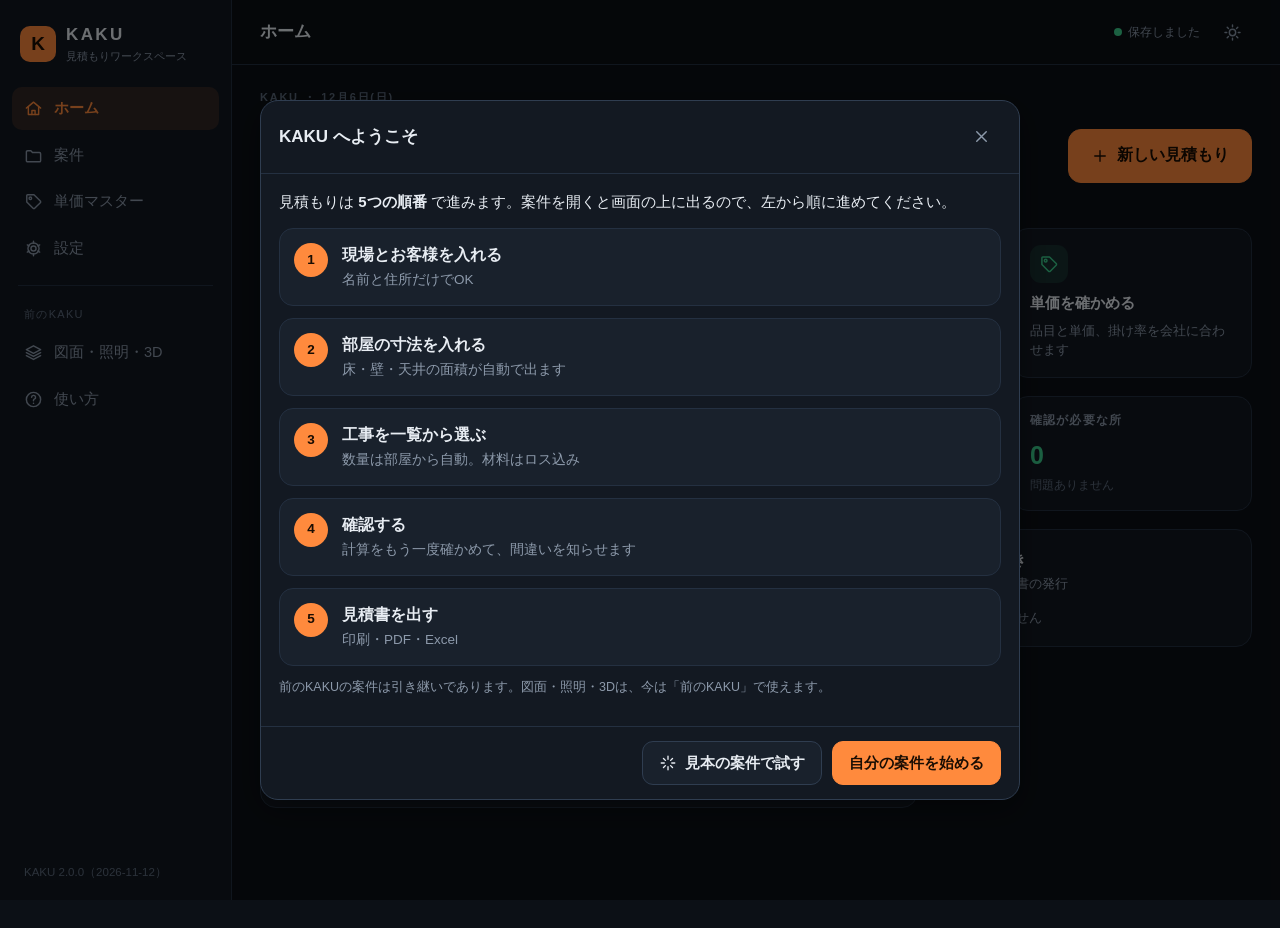
==== commit 93e830dd: "KAKU 2.0：見た目と使い方を作り直し（①現場→②部屋→③工事→④確認→⑤書類） - ダーク／ライト表示、ホーム（数字カード・最近の案件・最近の動き） - 部屋の寸法から数量を自動計算、材料はロス" ====
--- a/index.html
+++ b/index.html
@@ -1,4091 +1,34 @@
 <!doctype html>
-<html lang="ja"><head><meta charset="utf-8"><meta name="viewport" content="width=device-width,initial-scale=1,maximum-scale=1,user-scalable=no,viewport-fit=cover"><meta name="theme-color" content="#f4f1eb"><title>KAKU | 建築見積ワークスペース</title>
-<style>
-:root{--paper:#f4f1eb;--white:#fffefa;--ink:#20221f;--muted:#77796f;--line:#dfddd5;--orange:#e65c32;--orange2:#fff0e9;--green:#496b58;--shadow:0 12px 34px #25251c0d}*{box-sizing:border-box}body{margin:0;background:var(--paper);color:var(--ink);font-family:-apple-system,BlinkMacSystemFont,"Hiragino Kaku Gothic ProN",Meiryo,sans-serif;font-size:14px}button,input,select{font:inherit}button{cursor:pointer}.app{max-width:1440px;margin:auto;min-height:100vh}.top{height:68px;padding:0 28px;display:flex;align-items:center;justify-content:space-between;border-bottom:1px solid var(--line);background:#f8f6f1;position:sticky;top:0;z-index:5}.brand{display:flex;align-items:center;gap:12px;font-weight:850;letter-spacing:.12em}.mark{width:30px;height:30px;background:var(--orange);color:white;display:grid;place-items:center;font-size:18px;font-weight:900;transform:rotate(-5deg)}.brand small{display:block;color:var(--muted);font-size:9px;letter-spacing:.18em;font-weight:600;margin-top:3px}.topright{display:flex;align-items:center;gap:10px}.pill{border:1px solid var(--line);border-radius:30px;padding:8px 13px;color:var(--muted);font-size:11px}.layout{display:grid;grid-template-columns:220px minmax(0,1fr);min-height:calc(100vh - 68px)}aside{border-right:1px solid var(--line);padding:28px 16px;background:#f8f6f1}.sidecap{font-size:9px;letter-spacing:.18em;color:#9a9b91;font-weight:800;padding:0 12px;margin:5px 0 12px}.nav{display:flex;align-items:center;gap:12px;padding:12px;border-radius:9px;color:#696b63;margin:3px 0;font-weight:650}.nav.active{background:var(--ink);color:#fff}.nav .ico{font-size:16px;width:19px;text-align:center}.aside-note{margin:38px 8px 0;padding:15px;border:1px solid var(--line);border-radius:10px;color:var(--muted);font-size:11px;line-height:1.7}.aside-note b{color:var(--ink)}main{padding:30px clamp(18px,4vw,54px) 80px;min-width:0}.eyebrow{font-size:10px;letter-spacing:.2em;color:var(--orange);font-weight:850}.headline{display:flex;justify-content:space-between;align-items:flex-end;gap:18px;margin:8px 0 26px}.headline h1{font-size:clamp(25px,3vw,36px);letter-spacing:-.05em;margin:0;font-weight:850}.sub{color:var(--muted);font-size:12px;margin-top:8px}.btn{border:0;border-radius:7px;padding:11px 16px;background:var(--ink);color:white;font-weight:750;font-size:12px}.btn.orange{background:var(--orange)}.btn.light{background:var(--white);color:var(--ink);border:1px solid var(--line)}.btn.ghost{background:transparent;color:var(--muted);padding:8px}.stats{display:grid;grid-template-columns:repeat(3,1fr);gap:12px;margin-bottom:25px}.stat{background:var(--white);border:1px solid var(--line);border-radius:10px;padding:17px 19px}.stat label{display:block;color:var(--muted);font-size:10px;font-weight:700;letter-spacing:.08em}.stat strong{display:block;font-size:24px;margin-top:8px;letter-spacing:-.04em}.stat small{color:var(--muted);font-size:10px}.sectionhead{display:flex;justify-content:space-between;align-items:center;margin:28px 0 12px}.sectionhead h2{font-size:15px;margin:0;font-weight:850}.project{background:var(--white);border:1px solid var(--line);border-radius:11px;padding:17px 19px;display:flex;align-items:center;justify-content:space-between;gap:15px;margin-bottom:9px;cursor:pointer;transition:.15s}.project:hover{border-color:#b9b4a9;transform:translateY(-1px)}.project-left{display:flex;align-items:center;gap:14px;min-width:0}.project-icon{width:42px;height:42px;border-radius:8px;background:#eeeae1;display:grid;place-items:center;font-size:18px}.project h3{font-size:14px;margin:0 0 5px}.project p{margin:0;color:var(--muted);font-size:11px}.money{font-weight:850;font-size:16px;white-space:nowrap}.tag{font-size:9px;background:#edf1e9;color:var(--green);padding:5px 8px;border-radius:4px;font-weight:800}.workspace{display:none}.workspace.show{display:block}.dash.hide{display:none}.back{border:0;background:none;padding:0;color:var(--muted);font-size:11px;font-weight:700;margin-bottom:18px}.workhead{display:flex;justify-content:space-between;align-items:flex-start;gap:15px;margin-bottom:22px}.workhead h1{font-size:27px;margin:5px 0}.tabs{display:flex;gap:5px;border-bottom:1px solid var(--line);margin-bottom:20px;overflow:auto}.tab{border:0;background:none;padding:12px 17px;color:var(--muted);font-size:12px;font-weight:750;white-space:nowrap;border-bottom:2px solid transparent}.tab.on{color:var(--orange);border-color:var(--orange)}.panel{display:none}.panel.on{display:block}.two{display:grid;grid-template-columns:minmax(0,1.5fr) minmax(250px,.8fr);gap:15px;align-items:start}.card{background:var(--white);border:1px solid var(--line);border-radius:10px;padding:18px;margin-bottom:13px}.card h3{font-size:13px;margin:0 0 15px}.fieldgrid{display:grid;grid-template-columns:repeat(2,1fr);gap:12px}.field label{display:block;font-size:10px;color:var(--muted);margin-bottom:6px;font-weight:700}.field input,.field select,.cellinput{width:100%;border:1px solid var(--line);border-radius:6px;background:#fff;padding:10px;color:var(--ink);outline:none}.field input:focus,.cellinput:focus{border-color:var(--orange)}.room{border:1px solid var(--line);border-radius:8px;padding:13px;margin-bottom:9px}.roomtop{display:flex;justify-content:space-between;align-items:center;margin-bottom:10px}.roomtop b{font-size:12px}.roomfields{display:grid;grid-template-columns:repeat(4,1fr);gap:8px}.roomfields label{font-size:9px;color:var(--muted)}.roomfields input{width:100%;margin-top:5px;border:1px solid var(--line);border-radius:5px;padding:8px}.mini{font-size:10px;color:var(--muted)}.totalbox{background:var(--ink);color:white;border-radius:10px;padding:20px;position:sticky;top:88px}.totalbox label{color:#b9bbb2;font-size:10px}.totalbox strong{display:block;font-size:29px;letter-spacing:-.04em;margin:7px 0 14px}.totalrow{display:flex;justify-content:space-between;border-top:1px solid #ffffff25;padding:10px 0;font-size:11px;color:#d4d5ce}.totalrow b{color:white}.line-table{width:100%;border-collapse:collapse;font-size:11px}.line-table th{text-align:left;color:var(--muted);font-size:9px;padding:9px 6px;border-bottom:1px solid var(--line)}.line-table td{padding:7px 5px;border-bottom:1px solid #eeece6}.line-table input{min-width:0;width:100%;border:1px solid transparent;background:transparent;padding:7px 5px;border-radius:4px}.line-table input:focus{background:white;border-color:var(--orange);outline:none}.line-table .num{width:70px;text-align:right}.line-table .desc{min-width:110px}.line-table .amount{text-align:right;font-weight:800;white-space:nowrap}.filezone{border:1px dashed #c8c4b9;border-radius:10px;padding:35px 20px;text-align:center;background:#faf9f5}.filezone b{display:block;margin:10px 0 5px}.filezone p{color:var(--muted);font-size:11px}.preview{max-height:440px;overflow:auto;margin-top:14px;background:#e9e6de;border-radius:8px;text-align:center;padding:10px}.preview img{max-width:100%;height:auto}.preview iframe{width:100%;height:420px;border:0}.footnote{font-size:10px;color:var(--muted);line-height:1.7}.hide{display:none!important}.toast{position:fixed;bottom:22px;left:50%;transform:translateX(-50%);background:#20221f;color:white;padding:11px 18px;border-radius:30px;font-size:11px;z-index:10;opacity:0;pointer-events:none;transition:.2s}.toast.show{opacity:1}.mobilebar{display:none}
-@media(max-width:760px),(max-height:500px) and (orientation:landscape){.top{height:58px;padding:0 16px}.topright .pill{display:none}.layout{display:block}aside{display:none}main{padding:23px 15px 90px}.headline{align-items:flex-start}.headline .btn{padding:10px}.stats{gap:7px}.stat{padding:12px}.stat strong{font-size:18px}.stat label{font-size:9px}.two{grid-template-columns:1fr}.totalbox{position:static;order:-1}.fieldgrid{grid-template-columns:1fr 1fr}.roomfields{grid-template-columns:repeat(2,1fr)}.project{padding:13px}.money{font-size:13px}.mobilebar{display:flex;position:fixed;bottom:0;left:0;right:0;background:#f8f6f1;border-top:1px solid var(--line);justify-content:space-around;padding:9px 5px calc(9px + env(safe-area-inset-bottom));z-index:6}.mobilebar button{border:0;background:none;color:var(--muted);font-size:9px;display:grid;gap:4px;justify-items:center}.mobilebar span{font-size:17px}.workhead{display:block}.workhead .actions{margin-top:12px}.line-table{min-width:550px}.tablewrap{overflow:auto}.headline h1{font-size:27px}}
-</style>
+<html lang="ja" data-theme="dark">
+<head>
+<meta charset="utf-8">
+<meta name="viewport" content="width=device-width,initial-scale=1,viewport-fit=cover">
+<meta name="theme-color" content="#0c1016">
+<meta name="apple-mobile-web-app-capable" content="yes">
+<meta name="mobile-web-app-capable" content="yes">
+<meta name="apple-mobile-web-app-status-bar-style" content="black-translucent">
+<meta name="apple-mobile-web-app-title" content="KAKU">
+<title>KAKU | 見積もりワークスペース</title>
 <link rel="manifest" href="./manifest.json">
-<link rel="icon" type="image/png" sizes="192x192" href="./icon-192.png">
-<link rel="apple-touch-icon" sizes="192x192" href="./icon-192.png">
-<meta name="apple-mobile-web-app-capable" content="yes">
-<meta name="apple-mobile-web-app-status-bar-style" content="default">
-<meta name="apple-mobile-web-app-title" content="KAKU">
-<style id="kaku-web">
-/* GitHub Pages / PWA additions */
-.top{padding-top:env(safe-area-inset-top);height:calc(68px + env(safe-area-inset-top))}
-@media(max-width:760px),(max-height:500px) and (orientation:landscape){.top{height:calc(58px + env(safe-area-inset-top))}.toast{bottom:calc(80px + env(safe-area-inset-bottom))}}
-.pv{position:fixed;inset:0;z-index:50;background:#20221fcc;display:none;flex-direction:column;padding:env(safe-area-inset-top) 0 env(safe-area-inset-bottom)}
-.pv.show{display:flex}
-.pvbar{display:flex;align-items:center;gap:8px;padding:10px 14px;background:#f8f6f1;border-bottom:1px solid var(--line)}
-.pvbar b{flex:1;min-width:0;font-size:12px;overflow:hidden;text-overflow:ellipsis;white-space:nowrap}
-.pvbody{flex:1;overflow:auto;-webkit-overflow-scrolling:touch;padding:14px}
-.pvpage{margin:0 auto;overflow:hidden;background:#fff;box-shadow:0 8px 30px #0006;border-radius:3px}
-.pvpage iframe{display:block;border:0;background:#fff;transform-origin:0 0}
-.pvnote{font-size:10px;color:var(--muted);padding:0 14px 8px;background:#f8f6f1}
-.tagplan{display:inline-block;background:var(--orange2);color:var(--orange);border-radius:20px;padding:1px 8px;font-size:9px;font-weight:700}
-.room.fromplan{border-left:5px solid var(--rc,#e65c32)}
-.roomwork{margin-top:10px;border-top:1px dashed var(--line);padding-top:8px}.roomwork summary{cursor:pointer;display:flex;gap:8px;align-items:baseline;flex-wrap:wrap;font-size:12px;list-style:none}.roomwork summary::before{content:"▸";color:var(--muted)}.roomwork[open] summary::before{content:"▾"}
-.worksum{color:var(--muted);font-size:10px}
-.workgrid{display:grid;grid-template-columns:repeat(3,1fr);gap:8px;margin-top:10px}.workgrid label,.wform label,.hgrid label{font-size:9px;color:var(--muted);display:flex;flex-direction:column;gap:4px}
-.workgrid select,.wform select,.wrow select,.hgrid select{width:100%;min-width:0;border:1px solid var(--line);border-radius:5px;padding:8px 6px;background:#fff;font-size:12px;color:var(--ink)}
-.workgrid input,.wform input,.hgrid input,.wrow input,.hrow1 input{border:1px solid var(--line);border-radius:5px;padding:8px;background:#fff}
-@media(max-width:760px),(max-height:500px) and (orientation:landscape){.workgrid{grid-template-columns:1fr 1fr}}
-.modes{display:flex;gap:4px;background:#ebe8e0;border-radius:9px;padding:4px}.mode{flex:1;border:0;background:transparent;padding:9px 4px;border-radius:7px;font-weight:750;font-size:12px;color:var(--muted)}.mode.on{background:var(--white);color:var(--ink);box-shadow:0 1px 4px #0002}
-.pickhint{margin:0}
-.panel2{display:flex;flex-direction:column;gap:8px}
-.chips{display:flex;flex-wrap:wrap;gap:6px;align-items:center}.chip{border:1px solid var(--line);border-left:5px solid var(--rc);background:var(--white);border-radius:7px;padding:6px 9px;font-size:12px;font-weight:700;display:flex;flex-direction:column;align-items:flex-start}.chip small{font-weight:500;color:var(--muted);font-size:9px}
-.wform{display:grid;grid-template-columns:1fr 90px;gap:8px}
-.wlist{display:flex;flex-direction:column;gap:6px}.wrow{display:grid;grid-template-columns:1fr auto 64px auto auto;gap:6px;align-items:center;font-size:11px}
-.hatsu .hrow{border:1px solid var(--line);border-left:5px solid #3d6fb6;border-radius:8px;padding:10px;margin-bottom:8px;display:flex;flex-direction:column;gap:8px}
-.hrow1{display:flex;gap:8px}.hrow1 input{flex:1;font-weight:700}
-.hgrid{display:grid;grid-template-columns:repeat(4,1fr);gap:8px}@media(max-width:760px),(max-height:500px) and (orientation:landscape){.hgrid{grid-template-columns:1fr 1fr}}
-.workgrid label,.wform label,.hgrid label{min-width:0}.workgrid input,.wform input,.hgrid input,.hgrid select,.workgrid select{width:100%;min-width:0;box-sizing:border-box}
-.hwhere{font-size:9px;color:var(--muted);display:flex;flex-direction:column;gap:4px}.hwhere select{border:1px solid var(--line);border-radius:5px;padding:8px 6px;background:#fff;font-size:12px}.hroomnote{background:var(--orange2);border-radius:6px;padding:7px 9px;color:var(--ink)}
-.roomcut{display:flex;gap:10px;align-items:center;flex-wrap:wrap;margin-top:10px}.roomcut .mini{flex:1;min-width:180px}
-.hchk{display:flex;gap:16px;font-size:12px}.hchk input{width:auto;margin-right:4px}
-#planSvg.m-wall .pfaces polygon,#planSvg.m-cut .pfaces polygon,#planSvg.m-measure .pfaces polygon{cursor:crosshair}
-.pwall{fill:none;stroke:#d92d20;stroke-width:4px;vector-effect:non-scaling-stroke;stroke-linecap:round}
-.pwsel{fill:none;stroke:#ff8a00;stroke-width:6px;vector-effect:non-scaling-stroke;stroke-linecap:round}
-.pcut{fill:#3d6fb622;stroke:#3d6fb6;stroke-width:2.5px;stroke-dasharray:6 4;vector-effect:non-scaling-stroke}
-.pcutl{fill:#2b4f86;font-weight:800;text-anchor:middle;dominant-baseline:central;paint-order:stroke;stroke:#fff;stroke-width:.25em;pointer-events:none}
-.pmeas{stroke:#20221f;stroke-width:2px;stroke-dasharray:4 3;vector-effect:non-scaling-stroke}
-.pmeasl{fill:#20221f;font-weight:800;text-anchor:middle;paint-order:stroke;stroke:#fff;stroke-width:.3em;pointer-events:none}
-.ktotal{position:fixed;left:50%;transform:translateX(-50%);bottom:calc(16px + env(safe-area-inset-bottom));z-index:7;display:none;align-items:baseline;gap:10px;flex-wrap:wrap;justify-content:center;border:0;background:var(--ink);color:#fff;border-radius:14px;padding:10px 18px;box-shadow:0 8px 24px #0004;width:min(560px,calc(100% - 24px));font:inherit;text-align:left}
-.ktotal.show{display:flex}.ktotal .kt-l{font-size:10px;letter-spacing:.08em;color:#ffffffb0}.ktotal>b{font-size:20px;letter-spacing:-.02em}.ktotal .kt-s{font-size:10px;color:#ffffffb0;margin-left:auto}.ktotal .kt-s b{color:#fff;font-weight:700}
-body.has-ktotal main{padding-bottom:150px}
-@media(max-width:760px),(max-height:500px) and (orientation:landscape){.ktotal{bottom:calc(62px + env(safe-area-inset-bottom));border-radius:12px;padding:9px 14px}.ktotal>b{font-size:18px}body.has-ktotal .toast{bottom:calc(132px + env(safe-area-inset-bottom))}body.has-ktotal main{padding-bottom:170px}}
-.menubtn{white-space:nowrap}
-.sheet{position:fixed;inset:0;z-index:60;background:#20221f99;display:none;align-items:flex-end;justify-content:center}.sheet.show{display:flex}
-.sheetbox{background:var(--paper);width:min(720px,100%);max-height:92vh;border-radius:16px 16px 0 0;display:flex;flex-direction:column;padding-bottom:env(safe-area-inset-bottom)}
-@media(min-width:761px){.sheet{align-items:center}.sheetbox{border-radius:14px;max-height:86vh}}
-.sheethead{display:flex;align-items:center;justify-content:space-between;padding:14px 16px;border-bottom:1px solid var(--line)}.sheethead b{font-size:15px}
-.sheetbody{overflow:auto;-webkit-overflow-scrolling:touch;padding:14px 16px 24px;overscroll-behavior:contain}
-body.sheet-open{overflow:hidden}
-.menulist{display:flex;flex-direction:column;gap:8px}.menuitem{text-align:left;border:1px solid var(--line);background:var(--white);border-radius:10px;padding:14px;display:flex;flex-direction:column;gap:4px;font:inherit;color:var(--ink)}.menuitem b{font-size:14px}.menuitem span{font-size:11px;color:var(--muted)}
-.libtools{display:flex;gap:10px;align-items:center;margin-bottom:8px}.libtools input[type=search]{flex:1;border:1px solid var(--line);border-radius:8px;padding:10px;background:#fff}.libun{font-size:11px;white-space:nowrap;display:flex;align-items:center;gap:4px}.libun input{width:auto}
-.libchips{display:flex;gap:6px;overflow-x:auto;padding-bottom:8px;-webkit-overflow-scrolling:touch}.libchip{flex:none;border:1px solid var(--line);background:var(--white);border-radius:20px;padding:7px 12px;font-size:11px;font-weight:700;color:var(--muted)}.libchip.on{background:var(--ink);color:#fff;border-color:var(--ink)}
-.liblist{display:flex;flex-direction:column;border-top:1px solid var(--line)}
-.librow{display:grid;grid-template-columns:1fr auto auto;gap:10px;align-items:center;padding:10px 2px;border-bottom:1px solid var(--line)}
-.libname{display:flex;flex-direction:column;gap:2px;min-width:0}.libname b{font-size:13px}.libname small{font-size:10px;color:var(--muted)}.libname .libmine{color:var(--orange)}
-.libprice{display:flex;align-items:center;gap:4px}.libprice input{width:92px;text-align:right;border:1px solid var(--line);border-radius:6px;padding:8px;background:#fff}.libprice span{font-size:10px;color:var(--muted);white-space:nowrap}
-.libadd{padding:8px 12px}
-.libnew{margin-top:14px;border:1px solid var(--line);border-radius:10px;padding:12px;background:var(--white)}.libnew summary{font-weight:750;cursor:pointer}
-.libform{display:grid;grid-template-columns:1fr 1fr;gap:8px;margin-top:10px}.libform label{font-size:9px;color:var(--muted);display:flex;flex-direction:column;gap:4px;min-width:0}.libform input,.libform select{border:1px solid var(--line);border-radius:6px;padding:9px;background:#fff;font-size:13px;width:100%;box-sizing:border-box}.libform .btn{grid-column:1/-1}
-.helplist{display:flex;flex-direction:column;gap:8px}.helpsec{border:1px solid var(--line);border-radius:10px;background:var(--white);padding:12px 14px}.helpsec summary{font-weight:800;cursor:pointer}.helpsec p{font-size:12px;line-height:1.75;margin:8px 0 0}
-.itembtns{gap:8px;flex-wrap:wrap}
-tr.pick td:first-child{border-left:3px solid var(--green)}
-.topright .btn{white-space:nowrap}
-@media(max-width:760px),(max-height:500px) and (orientation:landscape){.menubtn{padding:9px 12px;font-size:15px}.menubtn .mtxt{display:none}.topright .btn:not(.menubtn){padding:9px 10px}.topright{gap:6px}}
-.ktstart{display:flex;gap:10px;align-items:center;flex-wrap:wrap;margin-top:10px;text-align:left}.ktstart .mini{flex:1;min-width:160px}
-.ktview{background:#fff}
-#ktSvg image{pointer-events:none}
-.ktdone{fill:#3d6fb633;stroke:#2b4f86;stroke-width:2.5px;vector-effect:non-scaling-stroke}
-.ktcur{fill:none;stroke:#e65c32;stroke-width:3px;vector-effect:non-scaling-stroke;stroke-linejoin:round}
-.ktdot{fill:#e65c32;stroke:#fff;stroke-width:2px;vector-effect:non-scaling-stroke}.ktdot.first{fill:#fff;stroke:#e65c32;stroke-width:3px}.ktdot.sc,.ktdot.ms{fill:#20221f}
-.ktline{stroke:#20221f;stroke-width:3px;stroke-dasharray:6 4;vector-effect:non-scaling-stroke}
-.ktlab{fill:#2b4f86;font-weight:800;text-anchor:middle;dominant-baseline:central;paint-order:stroke;stroke:#fff;stroke-width:.3em;pointer-events:none}
-.ktpanel{display:flex;gap:8px;align-items:center;flex-wrap:wrap}.ktpanel b{font-size:13px}.ktlen{font-size:10px;color:var(--muted);display:flex;flex-direction:column;gap:4px}.ktlen input{width:130px;border:1px solid var(--line);border-radius:6px;padding:9px;background:#fff}
-.ktname{flex:1;min-width:150px;border:1px solid var(--line);border-radius:6px;padding:10px;background:#fff}
-.ktchk{font-size:12px;display:flex;align-items:center;gap:4px;margin-left:auto}.ktchk input{width:auto}
-.ktlist{display:flex;flex-direction:column;gap:6px}.ktrow{display:flex;gap:10px;align-items:center;border:1px solid var(--line);border-left:5px solid #2b4f86;border-radius:8px;padding:8px 10px;background:var(--white)}.ktrow span{flex:1;font-size:11px;color:var(--muted)}
-.ktclosed{margin-top:12px}
-.btn:disabled{opacity:.45}
-.ke .kelays{border:1px solid var(--line);border-radius:8px;padding:8px 10px;background:var(--white)}.ke .kelays summary{font-weight:750;font-size:12px;cursor:pointer}
-.wlayer{display:grid;grid-template-columns:auto 1fr auto;gap:6px;align-items:center;margin:4px 0 0 14px;font-size:12px}.wlayer select{border:1px solid var(--line);border-radius:6px;padding:8px;background:#fff;font-size:13px;min-width:0}.wlk{color:var(--muted);font-size:11px;white-space:nowrap}.wladd{font-size:12px;margin:2px 0 6px 14px;align-self:flex-start}.wlayers{display:flex;flex-direction:column;margin-top:8px}
-.project{-webkit-touch-callout:none;-webkit-user-select:none;user-select:none;transition:transform .15s,box-shadow .15s}.project.pressing{transform:scale(.97);box-shadow:0 0 0 2px #e65c32 inset}
-.libspecial{display:grid;grid-template-columns:1fr auto;gap:10px;align-items:center;padding:12px;margin:0 0 8px;border:1px solid var(--line);border-left:4px solid #e65c32;border-radius:8px;background:#fff}
-.seg2{display:grid;grid-template-columns:1fr 1fr;border:1px solid var(--line);border-radius:8px;overflow:hidden}.seg2 button{border:0;background:#fff;padding:10px 6px;font-size:13px;font-weight:700;color:var(--muted);min-height:42px}.seg2 button.on{background:var(--ink,#20221f);color:#fff}
-.kpform{display:flex;flex-direction:column;gap:8px}.kpform label{font-size:10px;color:var(--muted);display:flex;flex-direction:column;gap:4px}.kpform select,.kpform input{border:1px solid var(--line);border-radius:6px;padding:10px;background:#fff;font-size:15px;min-width:0}
-.kpnum{display:grid;grid-template-columns:1fr 1fr;gap:8px}.kpn{color:#e65c32}
-.kprow{display:grid;grid-template-columns:14px 1fr auto auto;gap:8px;align-items:center;padding:7px 0;border-top:1px solid var(--line)}.kprow b{font-size:13px}.kprow .mini{display:block}.kpsw{width:14px;height:14px;border-radius:50%}.kpcount{font-size:15px}
-.kproom{border-top:1px dashed var(--line);margin-top:12px;padding-top:10px;display:flex;flex-direction:column;gap:8px}.kph{font-size:13px}
-.kpsvg{width:100%;max-height:220px;background:#fbfaf7;border:1px solid var(--line);border-radius:8px}.kpshape polygon{fill:#fff;stroke:#20221f;stroke-width:2px;vector-effect:non-scaling-stroke}
-.kfg{fill:none;stroke:#8f918a;stroke-width:.8px;vector-effect:non-scaling-stroke;pointer-events:none}.kfx{fill:rgba(61,111,182,.07);stroke:#3d6fb6;stroke-width:1.2px;stroke-dasharray:4 3;vector-effect:non-scaling-stroke}.kfx.kf-toilet{stroke:#e65c32;fill:rgba(230,92,50,.08)}.kfx.kf-counter,.kfx.kf-sink{stroke:#2f7d6d;fill:rgba(47,125,109,.08)}.kfx.v{stroke-dasharray:2 2}.pgrid{fill:none;stroke:#3d8f6a;stroke-width:.9px;stroke-dasharray:14 4 2 4;vector-effect:non-scaling-stroke;pointer-events:none}.gridbtn{font-size:13px;padding:0 12px}.gridbtn.on{background:#3d8f6a;color:#fff;border-color:#3d8f6a}.pdash{fill:none;stroke:#6d7a8a;stroke-width:.9px;stroke-dasharray:6 4;vector-effect:non-scaling-stroke;pointer-events:none}.kfgd{stroke-dasharray:5 4}.menuver{margin:14px 4px 0;font-size:12px;color:#8a8c84;text-align:center}.kfnote{background:#fff4e6;border:1px solid #f0c48a;border-radius:10px;padding:10px 12px;margin:0 0 10px;font-size:13px;line-height:1.6;color:#7a4a12}.kfx.kf-unknown{stroke:#8a8c84;fill:rgba(138,140,132,.12);stroke-dasharray:3 2}.kfq{fill:#5b6470;font-weight:800;text-anchor:middle;pointer-events:none}.kfx.on{stroke-width:3px;stroke-dasharray:none;fill:rgba(230,92,50,.18)}.kfback{stroke:#20221f;stroke-width:3px;vector-effect:non-scaling-stroke;fill:none}.kfdotsel{fill:none;stroke:#20221f;stroke-width:2.5px;vector-effect:non-scaling-stroke}.kftool{margin:0 0 10px}.kfsel{border:1px solid var(--line,#ddd);border-radius:12px;padding:10px;margin:8px 0;display:grid;gap:8px}.kfsel label{display:grid;gap:4px;font-size:13px}
-.kpdrag{cursor:grab;touch-action:none}.kpdrag.drag{opacity:.75}.kpdrag.grp{opacity:.85;filter:drop-shadow(0 0 2px #e65c32)}.kpdrag.one{filter:drop-shadow(0 0 3px #1f6feb)}.kpselring{fill:rgba(230,92,50,.14);stroke:#e65c32;stroke-width:2px;vector-effect:non-scaling-stroke;stroke-dasharray:4 3}.seg3{grid-template-columns:1fr 1fr 1fr}.seg3 button{font-size:12.5px;padding-left:3px;padding-right:3px}.kpdot{stroke:#fff;stroke-width:1.5px;vector-effect:non-scaling-stroke}.kpsym circle,.kpsym rect,.kpsym path{stroke-width:1.6px;vector-effect:non-scaling-stroke}.kpsym text{font-family:system-ui,sans-serif;pointer-events:none}.kpsym.kpnew{opacity:.75}.kpnew{fill:#fff;stroke:#e65c32;stroke-width:2.5px;vector-effect:non-scaling-stroke}
-.rparts{display:flex;flex-direction:column;gap:6px;margin-top:8px}.rpart{display:grid;grid-template-columns:96px 1fr auto 1fr auto auto;gap:6px;align-items:center;font-size:12px}.rpart input,.rpart select{border:1px solid var(--line);border-radius:6px;padding:9px 6px;font-size:15px;min-width:0;background:#fff}.rpa{font-weight:700;white-space:nowrap}.rpadd{align-self:flex-start;font-size:12px}
-.rtotal{border:1px solid var(--line);border-radius:10px;padding:12px 14px;margin:0 0 12px;background:#fff}.rtsum{display:flex;align-items:baseline;gap:10px;flex-wrap:wrap}.rtarea{font-size:24px}.rtlist{margin-top:6px;line-height:1.9}.rtlist i{font-style:normal;margin:0 6px;color:var(--muted)}
-@media(max-width:520px){.rpart{grid-template-columns:92px 1fr auto 1fr 32px}.rpart .rpa{grid-column:1/5;grid-row:2;text-align:right;margin-top:-2px}.rpart button{grid-column:5;grid-row:1}}
-.kelay{display:grid;grid-template-columns:1fr auto 130px;gap:8px;align-items:center;padding:6px 0;border-top:1px solid var(--line)}.kelname{font-size:12px;font-weight:700;word-break:break-all}.kelay select,.kemap,.kewire select,.kewire input{border:1px solid var(--line);border-radius:6px;padding:7px;background:#fff;font-size:12px;min-width:0}
-.keplan{background:#fff;border:1px solid var(--line);border-radius:8px;overflow:auto;max-height:50vh}.keplan svg{display:block;width:100%}
-.kearch{fill:none;stroke:#b9b7ae;stroke-width:1px;vector-effect:non-scaling-stroke}.kewires{fill:none;stroke:#3d6fb6;stroke-width:1.5px;vector-effect:non-scaling-stroke}
-.kemk{fill:none;stroke-width:2px;vector-effect:non-scaling-stroke}.kemk.hl{stroke-width:5px;fill:#ffd60055}.keleg{fill:none;stroke:#999;stroke-dasharray:3 3;stroke-width:1.5px;vector-effect:non-scaling-stroke}
-.keh{margin:12px 0 6px;font-size:13px}
-.ketypes{display:flex;flex-direction:column;gap:6px}.ketype{display:grid;grid-template-columns:52px 1fr auto;grid-template-areas:"ic nm ct" "ic sel sel";gap:4px 10px;align-items:center;border:1px solid var(--line);border-radius:8px;padding:8px;background:var(--white)}
-.keshow{grid-area:ic;border:1px solid var(--line);border-radius:6px;background:#fff;padding:3px;width:52px;height:52px}.keicon{width:100%;height:100%;fill:none;stroke:#20221f;stroke-width:1.6px;vector-effect:non-scaling-stroke}.keicon .fill{fill:#20221f}
-.kename{grid-area:nm;display:flex;flex-direction:column;gap:2px;min-width:0}.kename b{font-size:12px}.kecount{grid-area:ct;font-size:20px;font-weight:850}.ketype .kemap{grid-area:sel;width:100%}
-.kewire{display:flex;gap:10px;align-items:center;flex-wrap:wrap}.kewire b{font-size:18px}.kewire label{font-size:9px;color:var(--muted);display:flex;flex-direction:column;gap:3px}.kewire input{width:70px}
-#printRoot{display:none}
-.pick{display:flex;flex-direction:column;gap:10px;width:100%}
-.pickbar{display:flex;align-items:center;gap:10px;flex-wrap:wrap}.pickbar b{font-size:13px}.pickbar span{color:var(--muted);font-size:11px}
-.pickwrap{position:relative}.hintrow{display:flex;gap:10px;align-items:center}.hintrow .pickhint{flex:1}.pickzoom{display:flex;gap:6px;flex:none}.pickzoom .btn{padding:8px 14px;font-size:17px;line-height:1;box-shadow:0 2px 8px #0002}.pickzoom .btn:disabled{opacity:.4}
-.pickview{overflow:auto;-webkit-overflow-scrolling:touch;overscroll-behavior:contain;background:#fff;border:1px solid var(--line);border-radius:8px;touch-action:pan-x pan-y}
-.pickview svg{display:block;min-width:100%}
-.plines{fill:none;stroke:#3b3d37;stroke-width:1;vector-effect:non-scaling-stroke}
-.pfaces polygon{fill:#e65c3214;stroke:none;cursor:pointer}.pfaces polygon.on{fill:#e65c3270}
-.plabels text{text-anchor:middle;dominant-baseline:central;fill:#20221f;font-weight:700;pointer-events:none;paint-order:stroke;stroke:#fff;stroke-width:.25em;stroke-linejoin:round}
-.pickbtns{display:flex;gap:8px;flex-wrap:wrap}
-.preview.haspick{max-height:none;text-align:left;background:transparent;padding:0}
-.line-table input.desc{min-width:150px;font-weight:650}.line-table input.unit{width:52px}.line-table tr.extra input,.line-table tr.pick input:not([disabled]){border-color:var(--line);background:var(--white)}
-@media print{body>*:not(#printRoot){display:none!important}#printRoot{display:block!important}body{background:#fff}}
-</style>
-<style id="kaku-theme">html[data-theme=dark] .top{background:#1b2331!important}html[data-theme=dark] aside{background:#1b2331!important}html[data-theme=dark] .sidecap{color:#98a3b3!important}html[data-theme=dark] .nav{color:#98a3b3!important}html[data-theme=dark] .project:hover{border-color:#2a3446!important}html[data-theme=dark] .project-icon{background:#1b2331!important}html[data-theme=dark] .tag{background:#1b2331!important}html[data-theme=dark] .field input,html[data-theme=dark] .field select,html[data-theme=dark] .cellinput{background:#151b27!important}html[data-theme=dark] .totalrow{border-top:1px solid rgba(42,52,70,0.145)!important}html[data-theme=dark] .line-table td{border-bottom:1px solid #2a3446!important}html[data-theme=dark] .line-table input:focus{background:#151b27!important}html[data-theme=dark] .filezone{border:1px dashed #2a3446!important;background:#151b27!important}html[data-theme=dark] .preview{background:#1b2331!important}html[data-theme=dark] .toast{background:#070a10!important}@media(max-width:760px),(max-height:500px) and (orientation:landscape){html[data-theme=dark] .mobilebar{background:#1b2331!important}}html[data-theme=dark] .pv{background:rgba(7,10,16,0.8)!important}html[data-theme=dark] .pvbar{background:#1b2331!important}html[data-theme=dark] .pvpage{background:#151b27!important}html[data-theme=dark] .pvpage iframe{background:#151b27!important}html[data-theme=dark] .pvnote{background:#1b2331!important}html[data-theme=dark] .room.fromplan{border-left:5px solid var(--rc,#2f7ff5)!important}html[data-theme=dark] .workgrid select,html[data-theme=dark] .wform select,html[data-theme=dark] .wrow select,html[data-theme=dark] .hgrid select{background:#151b27!important}html[data-theme=dark] .workgrid input,html[data-theme=dark] .wform input,html[data-theme=dark] .hgrid input,html[data-theme=dark] .wrow input,html[data-theme=dark] .hrow1 input{background:#151b27!important}html[data-theme=dark] .modes{background:#1b2331!important}html[data-theme=dark] .hwhere select{background:#151b27!important}html[data-theme=dark] .pcutl{stroke:#2a3446!important}html[data-theme=dark] .pmeas{stroke:#8d9bb2!important}html[data-theme=dark] .pmeasl{fill:#070a10!important;stroke:#2a3446!important}html[data-theme=dark] .sheet{background:rgba(7,10,16,0.6)!important}html[data-theme=dark] .libtools input[type=search]{background:#151b27!important}html[data-theme=dark] .libprice input{background:#151b27!important}html[data-theme=dark] .libform input,html[data-theme=dark] .libform select{background:#151b27!important}html[data-theme=dark] .ktview{background:#151b27!important}html[data-theme=dark] .ktcur{stroke:#2f7ff5!important}html[data-theme=dark] .ktdot{fill:#2f7ff5!important;stroke:#2a3446!important}html[data-theme=dark] .ktdot.first{fill:#151b27!important;stroke:#2f7ff5!important}html[data-theme=dark] .ktdot.sc,html[data-theme=dark] .ktdot.ms{fill:#070a10!important}html[data-theme=dark] .ktline{stroke:#8d9bb2!important}html[data-theme=dark] .ktlab{stroke:#2a3446!important}html[data-theme=dark] .ktlen input{background:#151b27!important}html[data-theme=dark] .ktname{background:#151b27!important}html[data-theme=dark] .wlayer select{background:#151b27!important}html[data-theme=dark] .project.pressing{box-shadow:0 0 0 2px #2f7ff5 inset!important}html[data-theme=dark] .libspecial{border-left:4px solid #2f7ff5!important;background:#151b27!important}html[data-theme=dark] .seg2 button{background:#151b27!important}html[data-theme=dark] .seg2 button.on{background:var(--ink,#070a10)!important}html[data-theme=dark] .kpform select,html[data-theme=dark] .kpform input{background:#151b27!important}html[data-theme=dark] .kpn{color:#5c9cff!important}html[data-theme=dark] .kpsvg{background:#151b27!important}html[data-theme=dark] .kpshape polygon{fill:#151b27!important;stroke:#8d9bb2!important}html[data-theme=dark] .kfg{stroke:#556074!important}html[data-theme=dark] .kfx.kf-toilet{stroke:#2f7ff5!important;fill:rgba(47,127,245,0.08)!important}html[data-theme=dark] .pdash{stroke:#556074!important}html[data-theme=dark] .menuver{color:#98a3b3!important}html[data-theme=dark] .kfnote{background:#1b2331!important}html[data-theme=dark] .kfx.kf-unknown{stroke:#556074!important}html[data-theme=dark] .kfx.on{fill:rgba(47,127,245,0.18)!important}html[data-theme=dark] .kfback{stroke:#8d9bb2!important}html[data-theme=dark] .kfdotsel{stroke:#8d9bb2!important}html[data-theme=dark] .kfsel{border:1px solid var(--line,#2a3446)!important}html[data-theme=dark] .kpdrag.grp{filter:drop-shadow(0 0 2px #2f7ff5)!important}html[data-theme=dark] .kpselring{fill:rgba(47,127,245,0.14)!important;stroke:#2f7ff5!important}html[data-theme=dark] .kpdot{stroke:#2a3446!important}html[data-theme=dark] .kpnew{fill:#151b27!important;stroke:#2f7ff5!important}html[data-theme=dark] .rpart input,html[data-theme=dark] .rpart select{background:#151b27!important}html[data-theme=dark] .rtotal{background:#151b27!important}html[data-theme=dark] .kelay select,html[data-theme=dark] .kemap,html[data-theme=dark] .kewire select,html[data-theme=dark] .kewire input{background:#151b27!important}html[data-theme=dark] .keplan{background:#151b27!important}html[data-theme=dark] .kearch{stroke:#2a3446!important}html[data-theme=dark] .keleg{stroke:#556074!important}html[data-theme=dark] .keshow{background:#151b27!important}html[data-theme=dark] .keicon{stroke:#8d9bb2!important}html[data-theme=dark] .keicon .fill{fill:#070a10!important}html[data-theme=dark] .pickview{background:#151b27!important}html[data-theme=dark] .plines{stroke:#8d9bb2!important}html[data-theme=dark] .pfaces polygon{fill:rgba(47,127,245,0.078)!important}html[data-theme=dark] .pfaces polygon.on{fill:rgba(47,127,245,0.439)!important}html[data-theme=dark] .plabels text{fill:#070a10!important;stroke:#2a3446!important}@media print{html[data-theme=dark] body{background:#151b27!important}}
-/* ---- 暗い画面の色（明るい画面の色を、暗い画面ではこの値に置き換える） ---- */
-html[data-theme=dark]{--paper:#0d1119;--white:#151b27;--ink:#e7ecf4;--muted:#98a3b3;--line:#2a3446;--orange:#2f7ff5;--orange2:#16233a;--green:#5fbf8f;--shadow:0 12px 34px #0008;color-scheme:dark;background:#0d1119}
-html[data-theme=dark] body{background:radial-gradient(1200px 600px at 20% -10%,#14203a 0,#0d1119 60%) fixed,#0d1119}
-html[data-theme=dark] .top{background:rgba(13,17,25,.86)!important;backdrop-filter:blur(12px);-webkit-backdrop-filter:blur(12px)}
-html[data-theme=dark] .mark{background:linear-gradient(135deg,#2f7ff5,#5cc8ff)!important;box-shadow:0 0 18px #2f7ff566}
-html[data-theme=dark] .btn.orange{background:linear-gradient(180deg,#3b8bff,#1f6fe8)!important;border-color:#3b8bff!important;color:#fff!important;box-shadow:0 6px 18px #2f7ff540}
-html[data-theme=dark] .btn.light,html[data-theme=dark] .btn.ghost{background:#1b2331!important;color:#e7ecf4!important;border-color:#2a3446!important}
-html[data-theme=dark] input,html[data-theme=dark] select,html[data-theme=dark] textarea{background:#151b27!important;color:#e7ecf4!important;border-color:#2a3446!important}
-html[data-theme=dark] .mode.on,html[data-theme=dark] .seg2 button.on,html[data-theme=dark] .seg3 button.on{background:#2f7ff5!important;color:#fff!important}
-/* 図面：濃紺の方眼に白い線、器具は光る */
-html[data-theme=dark] .pickview{background-color:#0a0e15!important;background-image:linear-gradient(#ffffff08 1px,transparent 1px),linear-gradient(90deg,#ffffff08 1px,transparent 1px);background-size:22px 22px;border-color:#2a3446!important}
-html[data-theme=dark] #planSvg .plines{stroke:#d7deea!important}
-html[data-theme=dark] #planSvg .pdash{stroke:#7d8aa0!important}
-html[data-theme=dark] #planSvg .plabels text{fill:#e7ecf4!important}
-html[data-theme=dark] #planSvg .pfaces polygon{fill-opacity:.12}
-html[data-theme=dark] #planSvg .kfg{stroke:#8592a8!important}
-html[data-theme=dark] #planSvg .kfx{fill:#1b2331!important;stroke:#7f8ca3!important}
-html[data-theme=dark] #planSvg .kplace .kpsym{filter:drop-shadow(0 0 2.5px #ffc940cc)}
-html[data-theme=dark] #planSvg .kplace text{fill:#fff}
-html[data-theme=dark] .ktotal,html[data-theme=dark] .totalbox{background:linear-gradient(180deg,#1a2740,#111a2b)!important;color:#fff!important;border:1px solid #2f4366!important;box-shadow:0 10px 30px #000a,0 0 0 1px #2f7ff522 inset!important}
-html[data-theme=dark] .btn{background:#26324a;color:#fff;border-color:#33425f}
-html[data-theme=dark] .nav.active,html[data-theme=dark] .libchip.on{background:#2f7ff5!important;color:#fff!important}
-html[data-theme=dark] .ktbtn{font-size:17px}
-/* 図面で光らせる */
-#planSvg .kthl .kpsym circle,#planSvg .kthl .kpsym rect{stroke:#ffb800!important;stroke-width:4px!important}
-/* 図面の上の数字 */
-.ktstats{display:grid;grid-template-columns:repeat(3,1fr);gap:6px;margin:8px 0}
-.ktstat{background:var(--white);border:1px solid var(--line);border-radius:12px;padding:7px 9px;min-width:0}
-.ktstat span{display:block;font-size:10.5px;color:var(--muted);white-space:nowrap;overflow:hidden;text-overflow:ellipsis}
-.ktstat b{font-size:19px;font-variant-numeric:tabular-nums}.ktstat small{margin-left:3px;color:var(--muted)}
-.ktstat:last-child{grid-column:1/-1;display:flex;align-items:baseline;gap:6px}.ktstat:last-child span{display:inline;font-size:12px;margin-right:auto}.ktstat:last-child b{font-size:18px}
-@media(min-width:900px){.ktstats{grid-template-columns:repeat(3,1fr) 1.6fr}.ktstat:last-child{grid-column:auto;display:block}.ktstat:last-child span{display:block;font-size:10.5px}}
-/* 器具カード */
-.ktdeck{margin:8px 0 4px}.ktempty{margin:6px 2px}
-.kttabs{display:flex;gap:6px;overflow-x:auto;padding-bottom:6px;-webkit-overflow-scrolling:touch}
-.kttab{flex:none;border:1px solid var(--line);background:var(--white);color:var(--ink);border-radius:999px;padding:7px 12px;font-size:12.5px;font-weight:700}
-.kttab.on{background:var(--orange);border-color:var(--orange);color:#fff}
-.ktcards{display:flex;gap:8px;overflow-x:auto;padding:2px 2px 8px;scroll-snap-type:x mandatory;-webkit-overflow-scrolling:touch}
-.ktcard{flex:none;width:118px;scroll-snap-align:start;position:relative;text-align:left;border:1px solid var(--line);background:var(--white);color:var(--ink);border-radius:14px;padding:8px 9px 9px;display:flex;flex-direction:column;gap:3px}
-.ktcard.on{border-color:var(--orange);box-shadow:0 0 0 2px var(--orange)}
-.ktcard .ktsym{width:100%;height:58px;background:var(--paper);border-radius:10px;padding:6px}
-html[data-theme=dark] .ktcard .ktsym{background:#0a0e15;filter:drop-shadow(0 0 3px #ffc94099)}
-.ktcard .ktn{position:absolute;right:12px;top:48px;background:#20221fcc;color:#fff;border-radius:999px;font-size:11px;font-weight:800;padding:1px 7px}
-.ktcard b{font-size:12px;line-height:1.3;display:-webkit-box;-webkit-line-clamp:2;-webkit-box-orient:vertical;overflow:hidden}
-.ktcard small{font-size:10.5px;color:var(--muted);white-space:nowrap;overflow:hidden;text-overflow:ellipsis}
-/* 詳細 */
-.ktsheet{position:relative;background:var(--white);border:1px solid var(--line);border-radius:16px;padding:14px 14px 12px;margin:6px 0 10px;box-shadow:var(--shadow)}
-.ktsheet h4{margin:6px 0 2px;font-size:16px}.ktspec{margin:0 0 8px;color:var(--muted);font-size:12.5px}
-.ktbig{height:90px;background:var(--paper);border-radius:12px;display:grid;place-items:center}.ktbig svg{height:76px;width:76px}
-html[data-theme=dark] .ktbig{background:#0a0e15}html[data-theme=dark] .ktbig svg{filter:drop-shadow(0 0 5px #ffc940)}
-.kthrow{display:flex;justify-content:space-between;gap:10px;padding:7px 0;border-bottom:1px solid var(--line);font-size:13px}.kthrow span{color:var(--muted)}
-.ktx{position:absolute;right:8px;top:6px;border:0;background:transparent;color:var(--muted);font-size:22px;line-height:1;padding:6px}
-/* iPadなど横に広い画面：図面の右に詳細 */
-@media(min-width:900px){
-  .ktlay.has{display:grid;grid-template-columns:minmax(0,1fr) 300px;gap:12px;align-items:start}
-  .ktlay .ktsheet{margin:0;position:sticky;top:84px}
-  .ktcard{width:136px}
-}
-
-/* ---- iPhoneを横にした時：上の帯と合計を小さくして、図面を広く ---- */
-@media (max-height:500px) and (orientation:landscape){
-  .top{height:calc(44px + env(safe-area-inset-top))!important}.topright .btn{padding:5px 10px!important;min-height:0!important}.brand small{display:none}.mark{width:26px;height:26px;font-size:15px}
-  main{padding:10px max(15px,env(safe-area-inset-right)) 110px max(15px,env(safe-area-inset-left))!important}
-  .mobilebar{padding:4px max(5px,env(safe-area-inset-right)) calc(3px + env(safe-area-inset-bottom)) max(5px,env(safe-area-inset-left))!important}.mobilebar span{font-size:15px!important}
-  .ktotal{left:auto!important;right:max(12px,env(safe-area-inset-right))!important;transform:none!important;width:auto!important;max-width:380px;bottom:calc(46px + env(safe-area-inset-bottom))!important;padding:6px 12px!important}.ktotal>b{font-size:16px!important}
-  .pickview{max-height:calc(100vh - 120px)!important}
-  .ktstats{grid-template-columns:repeat(3,1fr) 1.6fr}.ktstat:last-child{grid-column:auto;display:block}.ktstat:last-child span{display:block;font-size:10.5px}.ktstat{padding:5px 8px}.ktstat b{font-size:16px}
-  .ktlay.has{display:grid;grid-template-columns:minmax(0,1fr) 270px;gap:10px;align-items:start}.ktlay .ktsheet{margin:0;position:sticky;top:56px;max-height:calc(100vh - 120px);overflow:auto}
-  .ktbig{height:64px}.ktbig svg{height:54px;width:54px}
-}
-</style>
-</head><body><iframe id="engineFrame" title="計算エンジン" aria-hidden="true" style="display:none;width:0;height:0;border:0"></iframe><div class="app"><header class="top"><div class="brand"><div class="mark">K</div><div>KAKU<small>FIELD ESTIMATE STUDIO</small></div></div><div class="topright"><span class="pill">LOCAL WORKSPACE · 自動保存</span><button class="btn light" onclick="newProject()">＋ 新規案件</button></div></header><div class="layout"><aside><div class="sidecap">WORKSPACE</div><div class="nav active" onclick="goHome()"><span class="ico">▦</span>案件一覧</div><div class="nav" onclick="openProject()"><span class="ico">⌁</span>見積ワーク</div><div class="nav" onclick="exportCSV()"><span class="ico">⇩</span>データ出力</div><div class="aside-note"><b>現場の数字を、ひとつに。</b><br>案件・拾い出し・原価・提出金額をひとつの場所で管理。</div></aside><main><section class="dash" id="dash"><div class="eyebrow">MONDAY / PROJECT CONTROL</div><div class="headline"><div><h1>案件ボード</h1><div class="sub">現場ごとの見積もりをまとめて管理。</div></div><button class="btn orange" onclick="newProject()">＋ 案件をつくる</button></div><div class="stats"><div class="stat"><label>登録案件</label><strong id="statCount">01</strong><small>保存済みプロジェクト</small></div><div class="stat"><label>見積合計</label><strong id="statSum">¥0</strong><small>税抜・全案件</small></div><div class="stat"><label>最終更新</label><strong style="font-size:18px" id="statDate">今日</strong><small>この端末に保存</small></div></div><div class="sectionhead"><h2>最近の案件</h2><span class="mini">SELECT PROJECT →</span></div><div id="projectList"></div><div class="footnote">データはこの端末のブラウザ内に保存されます。定期的にCSVでバックアップしてください。</div></section>
-<section class="workspace" id="workspace"><button class="back" onclick="goHome()">← 案件一覧に戻る</button><div class="workhead"><div><div class="eyebrow">PROJECT / ESTIMATE</div><h1 id="projectTitle">新規案件</h1><div class="sub" id="projectMeta">現場情報と数量を入力</div></div><div class="actions"><button class="btn light" onclick="exportCSV()">CSV出力</button> <button class="btn orange" onclick="printEstimate()">見積書PDF</button></div></div><div class="tabs"><button class="tab on" data-tab="overview">概要・数量</button><button class="tab" data-tab="items">見積明細</button><button class="tab" data-tab="drawing">図面・資料</button><button class="tab" data-tab="settings">案件設定</button></div>
-<div class="panel on" id="panel-overview"><div class="two"><div><div class="card"><h3>現場情報</h3><div class="fieldgrid"><div class="field"><label>案件名</label><input id="name" placeholder="例：〇〇邸 内装改修" oninput="changeField('name',this.value)"></div><div class="field"><label>お客様名</label><input id="customer" placeholder="お客様名" oninput="changeField('customer',this.value)"></div><div class="field"><label>現場住所</label><input id="address" placeholder="住所" oninput="changeField('address',this.value)"></div><div class="field"><label>担当者</label><input id="person" placeholder="担当者" oninput="changeField('person',this.value)"></div></div></div><div class="card"><div class="sectionhead" style="margin:0 0 13px"><h3 style="margin:0">部屋・数量</h3><button class="btn light" onclick="addRoom()">＋ 部屋追加</button></div><div id="rooms"></div><div class="footnote">寸法は m 単位。面積・周長は入力値から自動計算します。</div></div></div><div><div class="totalbox"><label>ESTIMATED TOTAL / 税込概算</label><strong id="grand">¥0</strong><div class="totalrow"><span>小計</span><b id="subtotal">¥0</b></div><div class="totalrow"><span>消費税 10%</span><b id="tax">¥0</b></div><div class="totalrow"><span>登録明細</span><b id="itemCount">0 項目</b></div><button class="btn orange" style="width:100%;margin-top:13px" onclick="switchTab('items')">明細を編集する →</button></div><div class="card" style="margin-top:13px"><h3>クイック操作</h3><button class="btn light" style="width:100%;margin-bottom:8px" onclick="addItem()">＋ 工事項目を追加</button><button class="btn light" style="width:100%" onclick="printEstimate()">見積書をプレビュー</button></div></div></div></div>
-<div class="panel" id="panel-items"><div class="card"><div class="sectionhead" style="margin:0 0 12px"><div><h3 style="margin:0">工事内訳</h3><div class="mini">数量 × 単価で金額を自動計算</div></div><button class="btn orange" onclick="addItem()">＋ 行を追加</button></div><div class="tablewrap"><table class="line-table"><thead><tr><th style="width:36%">工事項目・仕様</th><th>数量</th><th>単位</th><th>単価</th><th style="text-align:right">金額</th><th></th></tr></thead><tbody id="items"></tbody></table></div></div><div class="footnote">単価・数量は自由に編集できます。金額は自動更新されます。</div></div>
-<div class="panel" id="panel-drawing"><div class="card"><h3>図面・現場資料</h3><div class="filezone" onclick="document.getElementById('file').click()"><div style="font-size:28px">↥</div><b>ファイルを選択</b><p>PDF / 画像 / DXF / SVG を読み込み・プレビュー</p><button class="btn light" type="button">資料を追加</button><input id="file" type="file" class="hide" onchange="loadFile(this)"></div><div id="filePreview" class="preview hide"></div><div class="actions" style="display:flex;gap:8px;flex-wrap:wrap;margin-top:12px"><button class="btn orange" onclick="runDrawingImport()">図面から部屋を抽出</button><button class="btn light" onclick="makePDF()">見積書PDF</button><button class="btn light" onclick="makeInvoice()">請求書PDF</button><button class="btn light" onclick="downloadCSV()">CSV出力</button></div><div id="drawingStatus" class="mini" style="margin-top:10px"></div><p class="footnote">JWW / DXF / PDFの読み込みを計算エンジンへ接続。線データのある図面は区画候補を抽出します。</p></div></div>
-<div class="panel" id="panel-settings"><div class="card"><h3>見積条件</h3><div class="fieldgrid"><div class="field"><label>見積番号</label><input id="number" oninput="changeField('number',this.value)"></div><div class="field"><label>見積有効期限</label><input id="expiry" placeholder="発行日より30日" oninput="changeField('expiry',this.value)"></div><div class="field"><label>諸経費（%）</label><input id="overhead" type="number" min="0" oninput="changeField('overhead',this.value)"></div><div class="field"><label>利益率（%）</label><input id="profit" type="number" min="0" oninput="changeField('profit',this.value)"></div></div></div><div class="card"><button class="btn light" onclick="duplicateProject()">この案件を複製</button> <button class="btn" style="background:#9b3528" onclick="deleteProject()">案件を削除</button></div></div>
-</section></main></div><nav class="mobilebar"><button onclick="goHome()"><span>▦</span>案件</button><button onclick="openProject()"><span>⌁</span>見積ワーク</button><button onclick="openProject();switchTab('drawing')"><span>▧</span>図面</button><button onclick="exportCSV()"><span>⇩</span>出力</button></nav></div><div class="toast" id="toast"></div>
+<link rel="icon" href="./icon-192.png">
+<link rel="apple-touch-icon" href="./icon-192.png">
+<link rel="stylesheet" href="./css/app.css">
 <script>
-const INLINE_ENGINE_B64='[base64]/jgZ/[base64]/jgIHplonjgZjjgZ/mmYLjga/[base64]/[base64]/[base64]/[base64]/jgoLjga7vvIk8YnI+5paH5a2X44Gg44GR6Kqt44G/[base64]/jgIHmi77jgYTjgoLjgozjgoToqq3jgb/pgZXjgYTjgYzlh7rjgb7jgZnjgILopovnqY3jgoLjgorjgavlhaXjgozjgovliY3jgavjgIHlv4XjgZrkuIDopqfjgafnorroqo3jgZfjgabjgY/[base64]/[base64]/[base64]/[base64]/veWKoDwvYnV0dG9uPgogIDwvc2VjdGlvbj4KCiAgPHNlY3Rpb24gYXJpYS1sYWJlbD0i5bel5LqL44GU44Go44Gu5pWw6YeP44Go6YeR6aGNIj4KICAgIDxoMj7lt6XkuovjgZTjgajjga7mlbDph4/jgajph5HpoY08L2gyPgogICAgPGRpdiBjbGFzcz0ic2hlZXQiIGlkPSJzaGVldCI+PC9kaXY+CiAgICA8cCBjbGFzcz0ibm90ZSIgc3R5bGU9Im1hcmdpbi10b3A6OHB4Ij7jg4Hjgqfjg4Pjgq/jgpLlpJbjgZnjgajjgZ3jga7ooYzjga/oqIjnrpfjgYvjgonlpJbjgozjgb7jgZnjgILljZjkvqHjgYznqbrjga7ooYzjga/[base64]/jgZs8L2J1dHRvbj4KICAgICAgPC9kaXY+CiAgICAgIDxjYW52YXMgaWQ9InRrYyIgYXJpYS1sYWJlbD0i5Zuz6Z2i44CC44K/[base64]/[base64]/44KS6Kqt44G/[base64]/[base64]/[base64]/[base64]/[base64]/[base64]/[base64]/jg6rjg7zjg4gg5Y6aMzAwIiwiIiwi446hIiksCiBDKCJkZW1vVyIsInctZFdhbGwiLCLlo4Hop6PkvZMiLCLkuIDoiKwiLCLjjqEiKSxDKCJkZW1vVyIsInctZFctY2xvdGgiLCLlo4Hop6PkvZMg44Kv44Ot44K55Yml44GM44GX44Gu44G/[base64]/[base64]/[base64]/[base64]/5ZC46Z+z5p2/IiwiIiwi446hIiksQygiZGVtb0MiLCJ3LWRDLXdvb2QiLCLlpKnkupXop6PkvZMg5p2/[base64]/jg7Pjgqzjg7wgMTnlvaLnlKgiLCIiLCLlgIsiKSxDKCJsZ3MiLCJsZy1obmcyNSIsIuODj+ODs+OCrOODvCAyNeW9oueUqCIsIiIsIuWAiyIpLAogQygibGdzIiwibGctY2xwMTkiLCLjgq/jg6rjg4Pjg5cgMTnlvaLnlKgiLCIiLCLlgIsiKSxDKCJsZ3MiLCJsZy1jbHAyNSIsIuOCr+ODquODg+ODlyAyNeW9oueUqCIsIiIsIuWAiyIpLAogLi4uWyI1MCIsIjY1IiwiNzUiLCI5MCIsIjEwMCJdLm1hcChuPT5DKCJsZ3MiLCJsZy1zdCIrbiwi44K544K/[base64]/[base64]/44O8IOWOmjEwMOS7peS4iyIsIiIsIm0iKSxDKCJkZW1vRiIsInctY3V0MTUwIiwi44Kz44Oz44Kv44Oq44O844OI44Kr44OD44K/44O8IOWOmjE1MOS7peS4iyIsIiIsIm0iKSxDKCJkZW1vRiIsInctY3V0MjAwIiwi44Kz44Oz44Kv44Oq44O844OI44Kr44OD44K/44O8IOWOmjIwMOS7peS4iyIsIiIsIm0iKSxDKCJkZW1vRiIsInctY3V0MjUwIiwi44Kz44Oz44Kv44Oq44O844OI44Kr44OD44K/44O8IOWOmjI1MOS7peS4iyIsIiIsIm0iKSxDKCJ3b3JrIiwidy1nYXJhIiwi44Kz44Oz44Kv44Oq44O844OI44Ks44Op5Yem5YiG77yI6YGL5pCs6L6844G/77yJIiwiIiwibcKzIiksQygid29yayIsIncta3Vzc2FrdSIsIuaOmOWJiu+8iOaJi+aOmOOCiu+8iSIsIiIsIm3CsyIpLEMoIndvcmsiLCJ3LXphbmRvIiwi5q6L5Zyf5Yem5YiG77yI6YGL5pCs6L6844G/[base64]/77yJIiwiIiwi5Y+wIiksQygibGFib3IiLCJ3LWVGYW4iLCLmj5vmsJfmiYcg5Y+W5LuY5omL6ZaTIiwiIiwi5Y+wIiksQygibGFib3IiLCJ3LWVCb3giLCLjg5zjg4Pjgq/[base64]/[base64]/[base64]/[base64]/miYvplpMiLCIiLCLmnpoiKSxDKCJsYWJvciIsInctbWlraXJpIiwi6KaL5YiH44KK5p2QIOWPluS7mOaJi+mWkyIsIiIsIm0iKSxDKCJsYWJvciIsInctdHN1a2EiLCLluormnZ/[base64]/44Kk44Or6LK844KK5omL6ZaTIiwiIiwi446hIiksQygid29yayIsInctZlBhbmVsIiwi44Kt44OD44OB44Oz44OR44ON44Or6LK844KK5omL6ZaTIiwiIiwi446hIiksQygid29yayIsInctZkJvYXJkIiwi5YyW57Kn5p2/6LK844KK5omL6ZaT77yI5YyW57Kn44Kx44Kk44Kr44Or44O75YyW57Kn5ZCI5p2/[base64]/[base64]/jg5zjg7zjg4kiLCIxNW1tIDkxMMOXMTgyMCIsIuOOoSIsMS42NTYpLAogQygiYm9hcmQiLCJiLWdiMjEiLCLnn7Poho/[base64]/[base64]/vvIjjgZHjgYTphbjjgqvjg6vjgrfjgqbjg6Dmnb/vvIkiLCI2bW0gOTEww5cxODIwIiwi446hIiwxLjY1NiksCiBDKCJib2FyZCIsImIta2M4Iiwi44Kx44Kk44Kr44Or5p2/77yI44GR44GE6YW444Kr44Or44K344Km44Og5p2/77yJIiwiOG1tIDkxMMOXMTgyMCIsIuOOoSIsMS42NTYpLAogQygiYm9hcmQiLCJiLWtjMTAiLCLjgrHjgqTjgqvjg6vmnb/vvIjjgZHjgYTphbjjgqvjg6vjgrfjgqbjg6Dmnb/vvIkiLCIxMG1tIDkxMMOXMTgyMCIsIuOOoSIsMS42NTYpLAogQygiYm9hcmQiLCJiLWtjMTIiLCLjgrHjgqTjgqvjg6vmnb/vvIjjgZHjgYTphbjjgqvjg6vjgrfjgqbjg6Dmnb/[base64]/[base64]/[base64]/lkLjpn7Pmnb/vvIkiLCI5bW0gMzAww5c2MDAiLCLjjqEiLDAuMTgpLAogQygiY2VpbCIsImMtc29sMTIiLCLjgr3jg7zjg6njg4jjg7PvvIjlsqnntr/lkLjpn7Pmnb/[base64]/jg63jgrnvvIgxMDAw55Wq5Y+w77yJIiwi44K144Oz44Ky44OEIOODquOCtuODvOODliAxLDAwMOWGhi9t44O7MSwwOTDlhoYv446hIiwi446hIiksCiBDKCJ3YWxsIiwid2wtcGFwZXIiLCLntJnjgq/jg63jgrnvvIjlo4HvvIkiLCLlkozntJnjg7vkuIDoiKzlk4EiLCLjjqEiKSwKIEMoIndhbGwiLCJ3bC1wYXBlckkiLCLntJnjgq/jg63jgrnvvIjlo4HvvIkiLCLovLjlhaXlo4HntJkiLCLjjqEiKSwKIEMoIndhbGwiLCJ3bC10aWxlIiwi5aOB44K/[base64]/[base64]/[base64]/[base64]/[base64]/jg63jgrnnlKgg5Ye66ZqF44Kz44O844OK44O877yI44OG44O844OX5LuY77yJIiwi5aGp44OTIiwibSIpLAogQygibWlraXJpIiwiay1jaW4iLCLjgq/[base64]/5pW0IDEzOOOAnDIxNW1t44O7UFItWFMiLCLmnKwiKSxDKCJ0c3VrYSIsInRzLXMiLCLjg5fjg6nmnZ8g5Y+X5bqn44K/44Kk44OXIDI5MFAiLCLoqr/mlbQgMjA444CcMjk1bW3jg7tQUi1TIiwi5pysIiksCiBDKCJ0c3VrYSIsInRzLW0iLCLjg5fjg6nmnZ8g5Y+X5bqn44K/44Kk44OXIDQzMFAiLCLoqr/mlbQgMjgw44CcNDM1bW0iLCLmnKwiKSxDKCJ0c3VrYSIsInRzLW1sIiwi44OX44Op5p2fIOWPl+W6p+OCv+OCpOODlyA1NjVQIiwi6Kq/5pW0IDQwNeOAnDU3MG1tIiwi5pysIiksQygidHN1a2EiLCJ0cy1sIiwi44OX44Op5p2fIOWPl+W6p+OCv+OCpOODlyA3MDBQIiwi6Kq/5pW0IDQxOOOAnDcxMG1t44O7UFItTCIsIuacrCIpLAogQygidHN1a2EiLCJ0cy14c2QiLCLjg5fjg6nmnZ8g5Y+w5p2/44K/44Kk44OXIDIyNUciLCLoqr/mlbQgMTUz44CcMjI4bW3jg7tQUi1YU0QiLCLmnKwiKSxDKCJ0c3VrYSIsInRzLXNkIiwi44OX44Op5p2fIOWPsOadv+OCv+OCpOODlyAzMDVHIiwi6Kq/5pW0IDIyM+OAnDMxMG1t44O7UFItU0QiLCLmnKwiKSwKIEMoInRzdWthIiwidHMtbWQiLCLjg5fjg6nmnZ8g5Y+w5p2/44K/44Kk44OXIDQ0NUciLCLoqr/mlbQgMjk144CcNDUwbW0iLCLmnKwiKSxDKCJ0c3VrYSIsInRzLW1sZCIsIuODl+ODqeadnyDlj7Dmnb/jgr/jgqTjg5cgNTgwRyIsIuiqv+aVtCA0MjDjgJw1ODVtbSIsIuacrCIpLEMoInRzdWthIiwidHMtbGQiLCLjg5fjg6nmnZ8g5Y+w5p2/44K/44Kk44OXIDcxNUciLCLoqr/[base64]/jg6vjg5zjg7zjg4kiLCIyMG1tIDkxMMOXMTgyMCIsIuOOoSIsMS42NTYpLAogQygiZmJhc2UiLCJmYi1wbHk5Iiwi5qeL6YCg55So5ZCI5p2/[base64]/mjIHohJrvvIkiLCIiLCLjjqEiKSxDKCJmYmFzZSIsImZiLW5lZGEiLCLmoLnlpKrvvIjmnKjmnZDvvIkiLCIiLCLjjqEiKSwKIEMoImZiYXNlIiwiZmItbW9ydGFyIiwi44Oi44Or44K/44Or5LiL5ZywIiwiIiwi446hIiksQygiZmJhc2UiLCJmYi1zbCIsIuOCu+ODq+ODleODrOODmeODquODs+OCsCIsIiIsIuOOoSIpLAogQygiZmxvb3IiLCJmLXRpbGUzMDAiLCLno4Hlmajos6rjgr/jgqTjg6siLCIzMDDop5IiLCLjjqEiLDAuMDkpLEMoImZsb29yIiwiZi10aWxlNjAwIiwi56OB5Zmo6LOq44K/44Kk44OrIiwiNjAw6KeSIiwi446hIiwwLjM2KSwKIEMoImNvbmMiLCJjYy1ybWMiLCLnlJ/jgrPjg7MiLCLlkbzjgbPlvLfluqYxOOOAnDI056iL5bqmIiwibcKzIiksQygiY29uYyIsImNjLW1lc2giLCLjg6/[base64]/[base64]/jg63jg7zjgrzjg4Pjg4jmipjjgozmiLgiLCLmma7lj4rlk4EiLCLlj7AiKSwKIEMoImZpeCIsImZ4LWtub2IiLCLjg4njgqLjg47jg5bvvIjjg6zjg5Djg7zjg4/[base64]/[base64]/lmajjg7vjgr/jg7Pjgq/jg7vkvr/luqfvvIkiLCLmma7lj4rlk4EiLCLlj7AiKSxDKCJmaXgiLCJmeC13YXNobGV0Iiwi5rip5rC05rSX5rWE5L6/5bqnIiwiIiwi5Y+wIiksQygiZml4IiwiZngtc2VuIiwi5rSX6Z2i5YyW57Kn5Y+wIDc1MCIsIuaZruWPiuWTgSIsIuWPsCIpLAogQygiZml4IiwiZngta3l1dG8iLCLntabmua/[base64]/jg7zvvIkiLCIiLCLlgIsiKSwKIEMoImZpeCIsImZ4LXRhdGFtaU8iLCLnlbMg6KGo5pu/[base64]/[base64]/[base64]/44Kk44OrIiwiIiwi446hIiksQygiZmxvb3IiLCJmLXRjIiwi44K/44Kk44Or44Kr44O844Oa44OD44OIIiwiIiwi446hIiksQygiZmxvb3IiLCJmLWxzIiwi6ZW35bC644K344O844OIIiwiIiwi446hIiksQygiZmxvb3IiLCJmLXB1Iiwi5bqK5aGX6KOF77yI44Km44Os44K/[base64]/lkIjjg5rjgqTjg7Pjg4jvvIkiLCLmnKjpg6giLCLjjqEiKSxDKCJwYWludCIsInB0LXNvcCIsIuWhl+ijhSBTT1DvvIjlkIjmiJDmqLnohILoqr/lkIjjg5rjgqTjg7Pjg4jvvIkiLCLmnKjpg6jjg7vpiYTpg6giLCLjjqEiKSwKIEMoInBhaW50IiwicHQtY2wiLCLloZfoo4Ug44Km44Os44K/[base64]/[base64]/[base64]/gyIsIm0iKSwKIEMoIndpcmUiLCJlLWN2OC0zIiwiQ1bjgrHjg7zjg5bjg6siLCI4c3EgM+W/gyIsIm0iKSxDKCJ3aXJlIiwiZS1jdjE0LTMiLCJDVuOCseODvOODluODqyIsIjE0c3EgM+W/[base64]/[base64]/[base64]/[base64]/5LuY77yJIiwi44OR44OK44K944OL44OD44KvIEZBMTAzMTJDTEUx77yL6KGo56S65p2/[base64]/jg7zjg5/jg4rjg6vku5jvvIkiLCLlgIsiKSxDKCJlbGVjIiwiZS1od2giLCLpm7vmsJfmuKnmsLTlmajvvIjlsI/[base64]/[base64]/[base64]/[base64]/[base64]/[base64]/jg5zjgr/vvIkiLCLlgIsiKSwKIEMoInBpcGUiLCJwLWR2bCIsIkRWIOWkp+absuOBjOOCiuOCqOODq+ODnO+8iOaOkuawtOe2meaJi++8iSIsIjUw77yI44Kv44Oc44K/77yJIiwi5YCLIiksQygicGlwZSIsInAtZHZ5IiwiRFYgNDXCsFnvvIjmjpLmsLTntpnmiYvvvIkiLCI1MO+8iOOCr+ODnOOCv++8iSIsIuWAiyIpLAogQygicGlwZSIsInAtaG9vbiIsIuS/[base64]/kvr/[base64]/44O844O76LOH5p2Q6YCa6LKp44Gu6LKp5aOy5L6h5qC877yI56iO6L6877yJ44KSIOOOoeODu23jg7vlgIvjgYLjgZ/jgorjgavnm7TjgZfjgZ/nm67lronvvIgyMDI25bm0MTDmnIjoqr/[base64]/[base64]/[base64]/jg6rjg7zjg4jjga7ljprjgb/[base64]/[base64]/bnVsbDsKfTsKLyog6KaL56mN44KC44KK44Gu5Y2Y5L6h77ya44Gd44Gu6KaL56mN44KC44KK44Gn5L2/[base64]/[base64]/jgIzlrprkvqHDl+S7leWFpeOCjOaOm+OBkeeOh+OAjeOAgeaJi+mWk++8iHct77yJ44Gv44CM5Y2Y5L6hw5fmiYvplpPjga7ljp/[base64]/[base64]/jgqvjg4rjgIHnqbrnmb3jg7voqJjlj7fjgpLnhKHoppbjgILljLrliIfjgaPjgZ/[base64]/jgq3jg6oiXSxbIuW3vuacqCIsIuODj+ODkOOCrSJdLFsi5bu744KK57iBIiwi44Oe44Ov44Oq44OW44OBIl0sWyLpoY3nuIEiLCLjgqzjgq/[base64]/jg7MiXSxbIueEoeWeoiIsIuODoOOCryJdLFsi57SZIiwi44Kr44OfIl0sCiBbIuWhl+ijhSIsIuODiOOCveOCpiJdLFsi6Kej5L2TIiwi44Kr44Kk44K/44KkIl0sWyLliaXjgYzjgZciLCLjg4/jgqzjgrciXSxbIumJhOetiyIsIuODhuODg+OCreODsyJdLFsi44OW44Ot44OD44KvIiwi44OW44Ot44OD44KvIOOCt+ODvOODk+ODvCJdLFsi44Os44Oz44KsIiwi44Os44Oz44KsIl0sWyLnlbMiLCLjgr/jgr/[base64]/[base64]/[base64]/44K444K344On44OqIl0sWyLmsrnmgKciLCLjg6bjgrvjgqQiXSxbIuawtOaApyIsIuOCueOCpOOCu+OCpCJdLFsi6YmE6YOoIiwi44OG44OE44OWIl0sWyLmnKjpg6giLCLjg6Ljgq/[base64]/44K/44OfIl0sWyLooajmm7/[base64]/[base64]/44OGIl0sWyLmlr3lt6UiLCLjgrvjgrPjgqYiXSxbIuaIuOW9k+OBn+OCiiIsIuODiOOCouOCv+ODqiJdLFsi5pys5L2TIiwi44Ob44Oz44K/[base64]/[base64]/[base64]/jgYvvvIkgKi8KY29uc3QgX0s9az0+L1x8KOWjgXzplpPku5XliIfjgoopXHwvLnRlc3Qoayk/[base64]/[base64]/44GI77ya5ZCM44GY56iu6aGe44O75ZCM44GY5Y2Y5L2N44Gu5ZOB55uu44Gr44Gg44GR5pu/44GI44KJ44KM44KLICovCiAgY29uc3QgU1c9SigpLnN3YXB8fHt9LFNGPUooKS5zd2FwRnJvbXx8e307ICAvKiDpg6jlsYvjgafmnZDmlpnjgpLpgbjjgbPnm7TjgZfjgZ/jgonjgIHmmI7ntLDjga7lt67jgZfmm7/jgYjjga/[base64]/[base64]/[base64]/[base64]/44Gu44GC44KL5aOB44Gv44CM6Z2i56mNw5fljprjgb/jgI3jgIHjgbvjgYvjga/jgIzpnaLnqY3DlzHjjqHjgYLjgZ/jgorjga7lu4PmnZDph4/jgI0gKi8KICBjb25zdCB0aGljaz1pZD0+e2NvbnN0IG09KGl0ZW0oaWQpPy5uYW1lfHwiIikubWF0Y2goL+WOmihcZCspLyk7cmV0dXJuIG0/[base64]/ph4/DlyR7WkFORE9fRn3vvIjmjpjjgovjgajjgYvjgZXjgYzlopfjgYjjgovliIbvvIlgKTsKICAgICBhZGQoRywiaHp8YmFjayIsInctdW1lIixzdW0uYmFjayxudWxsLCLmjpjjgaPjgZ/[base64]/[base64]/YOaXouWtmOOCkuaui+OBmSAke3IyKHQua2MpfeOOoWA6IiIpOwogIGFkZCgi5LiL5ZywIiwidy1sZ3NXIiwidy1sZ3NXIix0Lmxnc1csbnVsbCx0Lmt3PjA/YOaXouWtmOOCkuaui+OBmSAke3IyKHQua3cpfeOOoWA6IiIpOwogIGFkZCgi5LiL5ZywIiwidy1sZ3NQIiwidy1sZ3NQIixwYixudWxsLHBiPjA/[base64]/[base64]/[base64]/[base64]/jg63jgrnovrzjgb/jgafmlbDjgYjjgovvvIjjg5Tjg4Pjgr/jg6rjgavjgZfjgarjgYTvvInjgILmnb/nianjga/mnprmlbDjgavliIfjgorkuIrjgZLjgabmnprmlbDjgbbjgpPjga7jjqHjgIHjgbvjgYvjga/libLjgorlopfjgZfjgaYwLjHljZjkvY3jgafliIfjgorkuIrjgZLjgILmiYvplpPjga/[base64]/[base64]/[base64]/jgbnjgovvvIjmpJzntKLntZDmnpzjgpLliKXjga7nlLvpnaLjgafplovjgY/vvIkgLS0tLSAqLwpjb25zdCBORVQ9W1siR29vZ2xlIixxPT4iaHR0cHM6Ly93d3cuZ29vZ2xlLmNvbS9zZWFyY2g/cT0iK2VuY29kZVVSSUNvbXBvbmVudChxKyIg5L6h5qC8IildLFsi44Oi44OO44K/[base64]/[base64]/[base64]/MDoxfTsKICAgIGNvbnN0IGl0ZW1zPWFsbEl0ZW1zKCkuZmlsdGVyKGk9PmkuY2F0PT09Y2F0JiZtYXRjaChpLHEpJiYoIXBrLm9ubHl8fHBrLm9ubHkoaSkpKS5tYXAoKGl0LGl4KT0+W2l0LHE/[base64]/[base64]/[base64]/[base64]/[base64]/[base64]/[base64]/[base64]/[base64]/[base64]/kvb/jgo/[base64]/44GG44CC5bqK44Gu44K/44Kk44Or5p+E44Gq44Gp44Gu5qih5qeY44OP44OD44OB44Gv5L2/[base64]/[base64]/[base64]/[base64]/[base64]/lo4HjgarjganvvInjgaDjgZHnt5rjgavjgZnjgovjgILkvr/lmajjg7vmtJfpnaLlmajjg7vmtbTmp73jga7lvaLjga/pg6jlsYvjga7ljLrnlLvjgavkvb/jgo/jgarjgYTjgIIKICAgICDljZjkvY3jgYzmm7jjgYTjgabjgYTjgarjgYTlm7PpnaLjga/jgIHlhajkvZPjga7lpKfjgY3jgZXjgYwzMDDmnKrmuoDjgarjgokgbSDjgafmj4/jgYTjgZ/[base64]/[base64]/MjUuNDppbnN1bml0cz09PTI/[base64]/[base64]/[base64]/neWtmOW9ouW8j++8iENBcmNoaXZl77yJ44KS44Gd44Gu44G+44G+6Kqt44KA44CC5bqn5qiZ44Gv5Zuz6Z2i5LiK44GubW3jgarjga7jgafjgIHjg6zjgqTjg6TjgrDjg6vjg7zjg5fjga7nuK7lsLrjgpLmjpvjgZHjgablrp/lr7jjga5tbeOBq+OBmeOCi+OAggogICDooajpoYzmrITjgarjgannuK7lsLrjga7pgZXjgYbjg6zjgqTjg6TjgrDjg6vjg7zjg5fjga/lpJbjgZnvvIjlm7PpnaLjga7mnKzkvZPvvJ3nt5rjgYzjgYTjgaHjgbDjgpPlpJrjgYTnuK7lsLrjgaDjgZHkvb/[base64]/[base64]/[base64]/[base64]/[base64]/[base64]/[base64]/[base64]/[base64]/[base64]/[base64]/c29saWRFZGdlcyhxdWFkcywoUSxhLGIpPT5zZWdzLnB1c2goW1EubHksYVswXSxhWzFdLGJbMF0sYlsxXSxRLmNvbCxRLnddKSk6MDsKICAvKiDnuK7lsLrjga7pgZXjgYbjgrDjg6vjg7zjg5fjgavmm7jjgYTjgZ/[base64]/jgIHpo5vjgbPpm6LjgozjgZ/nt5rjgavlvJXjgaPlvLXjgonjgozjgarjgYTjgojjgYbjgavjgIHnt5rjga7nq6/[base64]/[base64]/jga7kuK3jga7mloflrZfjgoLvvIkgKi8KZnVuY3Rpb24gZHhmVGV4dFBvcyhzdHIpe3JldHVybiBkeGZSZWFkKHN0cikudGV4dHMubWFwKHQ9Pih7dDp0LnQseDp0LngseTp0Lnl9KSl9CmNvbnN0IFJPT01fUkU9LyjljqjmiL986Kq/55CG5aC0fOa0l+OBhOWgtHzmtJfloLR85a6i5bitfOWuouWupHzpo5/loIJ844Ob44O844OrfOOCq+OCpuODs+OCv+ODvHzjg5Hjg7Pjg4jjg6rjg7x86aOf5ZOB5bqrfOWGt+iUteWupHzlhrflh43lrqR85Ya36JS15bqrfOWGt+WHjeW6q3zjg5fjg6zjg4/jg5Z85LuV6L68fOS4i+WHpueQhnzjgrnjg4jjg4Pjgq9844OQ44OD44Kv44Ok44O844OJfOOCtOODn+e9rnzjgZTjgb/nva585qmf5qKw5a6kfOmbu+awl+WupHzjg63jg4Pjgqvjg7x85LyR5oapfOabtOiho3zmm7TooaPlrqR85LyR5oap5a6kfOS6i+WLmeWupHzmjqflrqR86YCa6LevfExES3xM44O7P0Tjg7s/[base64]/vvoR844Kv44Ot44O844K844OD44OIfOeOhOmWonzjg5vjg7zjg6t85buK5LiLfOODiOOCpOODrHzkvr/[base64]/XHMqKFxkKyg/[base64]/g3zoo5zliql85qSN5qC9fOOCv+OCpOODq3zlnJ/[base64]/[base64]/[base64]/[base64]/6L6844G/[base64]/44Oz44Gu44CM5YWo5L2T44CN77yJIik7ZWxzZSBub3Rlcy5wdXNoKGZpbGUubmFtZSsi77ya6Kqt44G/6L6844KB44G+44Gb44KT44Gn44GX44GfIik7Y29udGludWV9CiAgICAgIGlmKC9eKHBuZ3xqcGU/[base64]/mloflrZfjgaDjgZHoqq3jgb/jgb7jgZfjgZ/[base64]/jgb7jgZfjgZ/vvIjnuK7lsLoxLyR7Zy5zY2FsZX3vvIlgKyhnLmhpZGRlbj9g44CA6Z2e6KGo56S644Gu44Os44Kk44Ok44Gu57eaICR7Zy5oaWRkZW595pys44Gv5L2/[base64]/[base64]/[base64]/[base64]/lpInjgYjjgabjgY/[base64]/[base64]/[base64]/PyIiKSsifCIrKHNbNl0/PyIiKTsKZnVuY3Rpb24gcmdVbml0Rigpe3JldHVybiBSRy51bml0PT09Im0iPzE6UkcudW5pdD09PSJjbSI/MC4wMTowLjAwMX0KZnVuY3Rpb24gcmdNKCl7cmV0dXJuIHJnVW5pdEYoKSooK1JHLnNjYWxlfHwxKX0gICAgICAgLy8g5Zuz6Z2i44Gu5pWw5a2XIOKGkiDlrp/[base64]/[base64]/TWF0aC5taW4oc1sxXSxzWzNdKTpNYXRoLm1pbihzWzJdLHNbNF0pLGI9bz09PSJoIj9NYXRoLm1heChzWzFdLHNbM10pOk1hdGgubWF4KHNbMl0sc1s0XSkscG9zPW89PT0iaCI/[base64]/[base64]/vvIjlhoblvKfjgpLntLDjgYvjgY/liIbjgZHjgZ/[base64]/44Gv44CB44KC44GG5LiA5pa544Gu56uv44GM5YaG5byn44Gu56uv44Gr5p2l44KL44CC5p2l44Gq44GE57ea77yI5ZCK5YWD44GL44KJ5Ly444Gz44KL5aOB44Gu57ea44Gq44Gp77yJ44Gv5omJ44Gr44GX44Gq44GEICovCiAgICAgIGNvbnN0IGZhcj1hdEE/[base64]/YVswXTpueFswXSxiWzFdXX1lbHNle3B0c1soaSsxKSVwdHMubGVuZ3RoXT1bYlswXSxwclsxXT09PWFbMV0/[base64]/Im0iOiJtbSJ9CiAgY29uc3Qgc2NhbGU9ZW50cnkuZ2VvLnJlYWw/[base64]/kvb/jgo/[base64]/[base64]/vvIjnt5rjgYzpgJTliIfjgozjgZ/miYDjgIHjgb7jgZ/jga/lo4Hjga7ljprjgb/liIbjga7nn63jgYTnt5rvvJ3lsI/lj6Pjga7jgYLjgovop5LvvInjganjgYbjgZfjgpLjgIEKICAgICDmsbrjgoHjgZ/[base64]/[base64]/lj6PjgYzjgYLjgovmmYLjga/lsI/lj6Pjgajnm7Top5LjgIHjganjgaPjgaHjgoLpgJTliIfjgozjga7mmYLjga/[base64]/[base64]/[base64]/jga7lsI/jgZXjgarjgrrjg6zjga/[base64]/[base64]/aS0xOi0xLHg8Vy0xP2krMTotMSx5PjA/aS1XOi0xLHk8SC0xP2krVzotMSwoeD4wJiZ5PjApP2ktVy0xOi0xLCh4PFctMSYmeT4wKT9pLVcrMTotMSwoeD4wJiZ5PEgtMSk/aStXLTE6LTEsKHg8Vy0xJiZ5PEgtMSk/aStXKzE6LTFdOwogICAgICBmb3IobGV0IGs9MDtrPDg7aysrKXtjb25zdCBqPW5iW2tdO2lmKGo8MHx8bGFiW2pdIT09MCljb250aW51ZTsKICAgICAgICBpZihrPj00KXtjb25zdCBhMj1rPT09ND9pLTE6az09PTU/aSsxOms9PT02P2ktMTppKzEsYjI9az09PTQ/[base64]/aS0xOi0xLHg8Vy0xP2krMTotMSx5PjA/aS1XOi0xLHk8SC0xP2krVzotMV07Zm9yKGNvbnN0IGogb2YgbmIpe2NvbnN0IG09ajwwPy0xOmxhYltqXTtpZihtIT09bCl7ZWRnZVtsXSsrO2lmKG0+MCl7Y29uc3Qgaz1sPG0/[base64]/[base64]/44Gq44GZCiAgICAg77yI44OW44O844K544Gu5YmN5p2/[base64]/pgJrjgonjgarjgYTvvJ3ljLrnlLvjga7lpJbjga7nt5rjgafmraLjgb7jgovigKbjgafjga/jgarjgY/[base64]/lmajjga7lpJblkajjga7nt5rjgoLpg6jlsYvjga7luorjgavlkKvjgoHjgosKICAgIGNvbnN0IGJpZz1nMi5wYXJ0cy5yZWR1Y2UoKG0sbCk9PmNudFtsXT5jbnRbbV0/bDptLGcyLnBhcnRzWzBdKTsKICAgIGlmKHRoaWNrKGJpZykqYzwwLjI1JiZnMi5wYXJ0cy5sZW5ndGg9PT0xKXJldHVybjsgICAgIC8vIOWjgeOBruS4reOBquOBqee0sOmVt+OBhOaJgAogICAgaWYoZzIuY2VsbHMqYypjPDAuNClyZXR1cm47CiAgICAvLyDmqZ/lmajvvIjkuK3jgavlkKvjgoHjgZ/miYDvvInjga7lpJblkajjga7nt5rjgoLluorjgajjgb/[base64]/[base64]/[base64]/[base64]/[base64]/[base64]/[base64]/YCR7ZmFjZXMubGVuZ3RofeWAi+OBruWMuueUu+OCkuimi+OBpOOBkeOBvuOBl+OBn+OAguW3peS6i+OBmeOCi+aJgOOCkuWbs